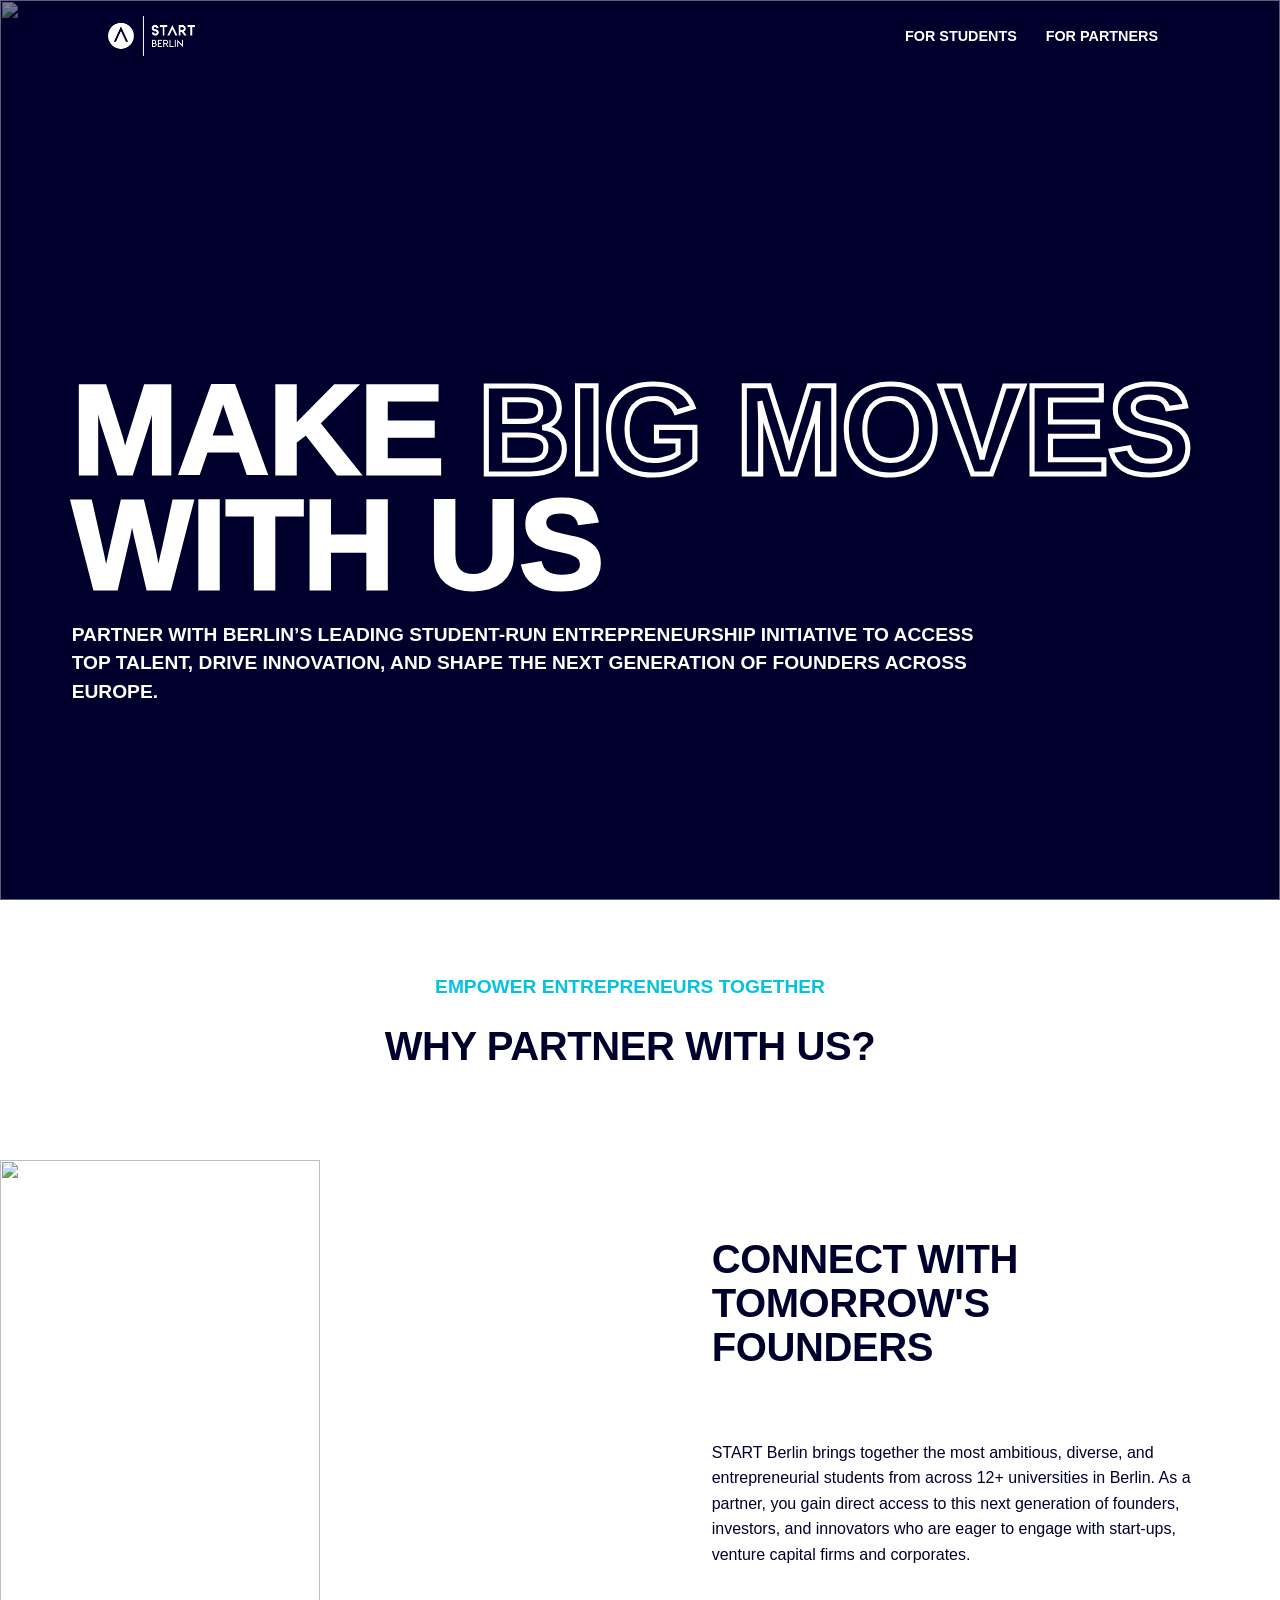
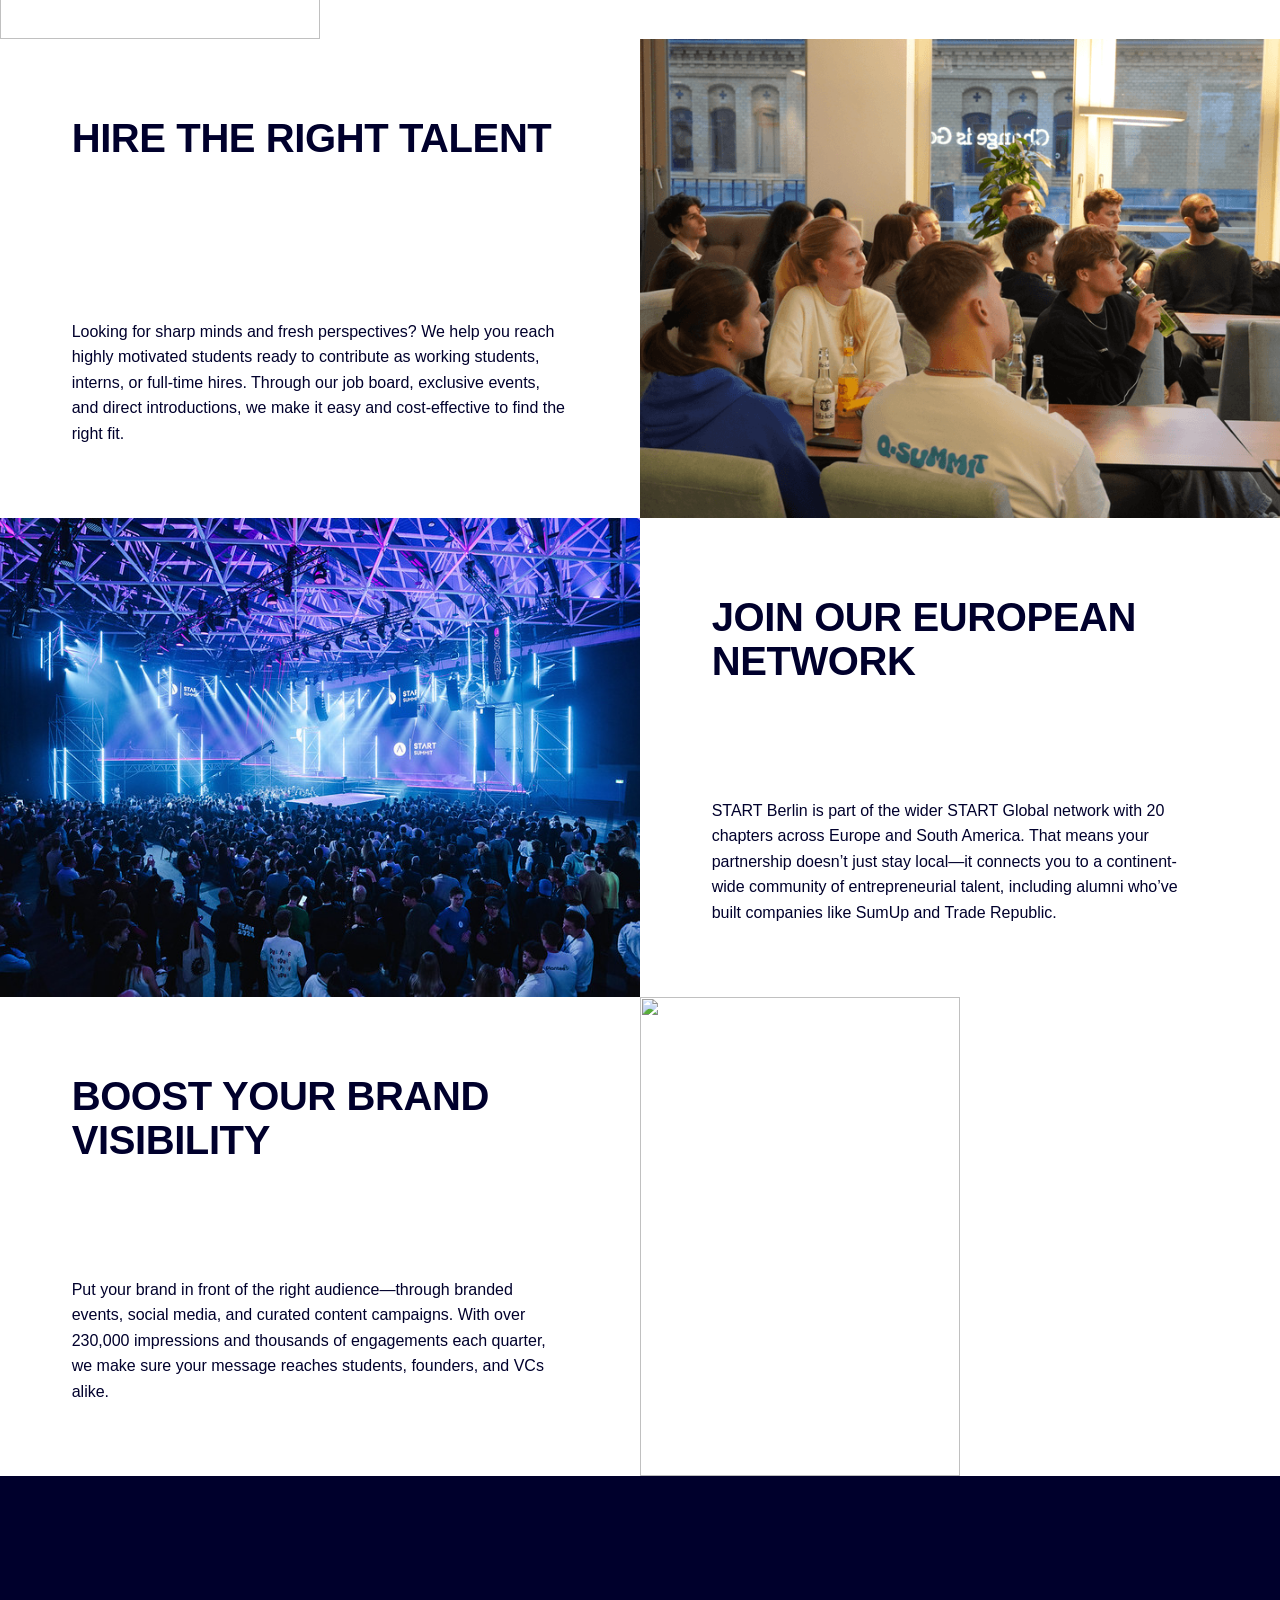
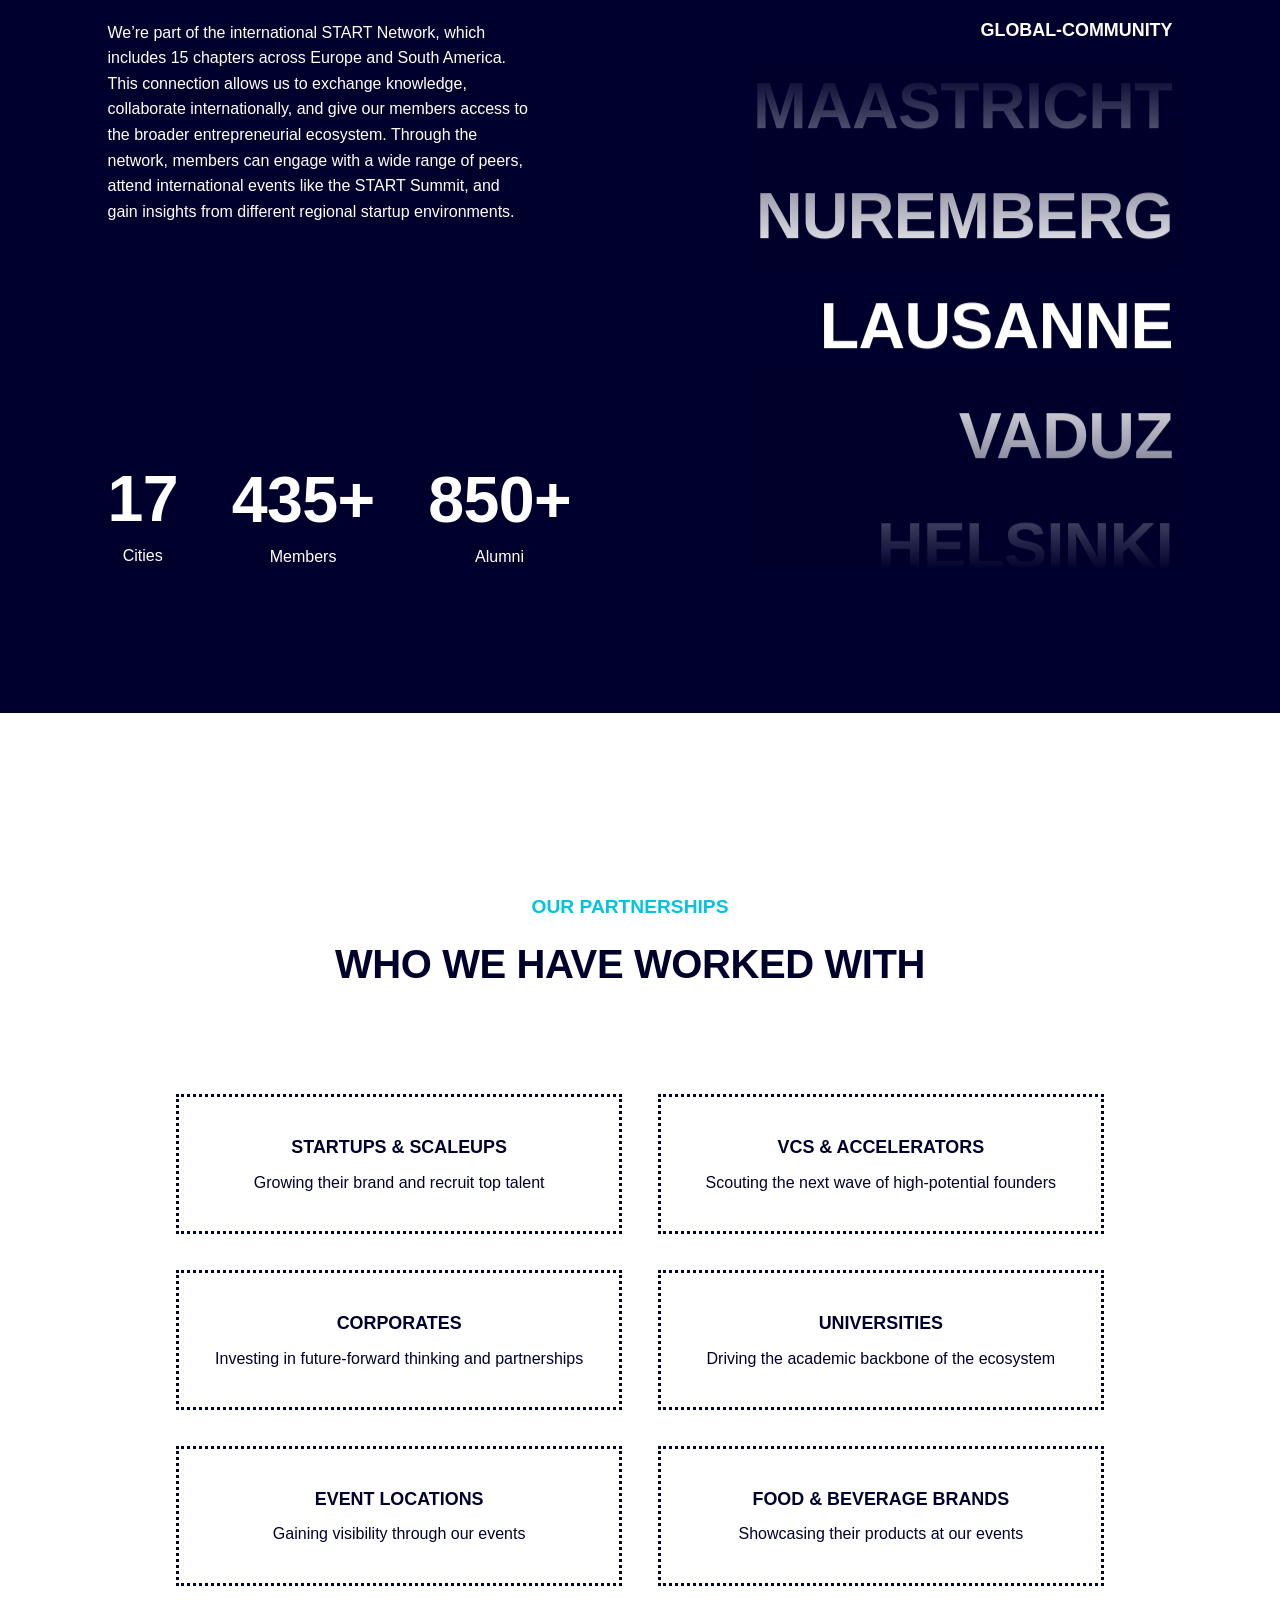
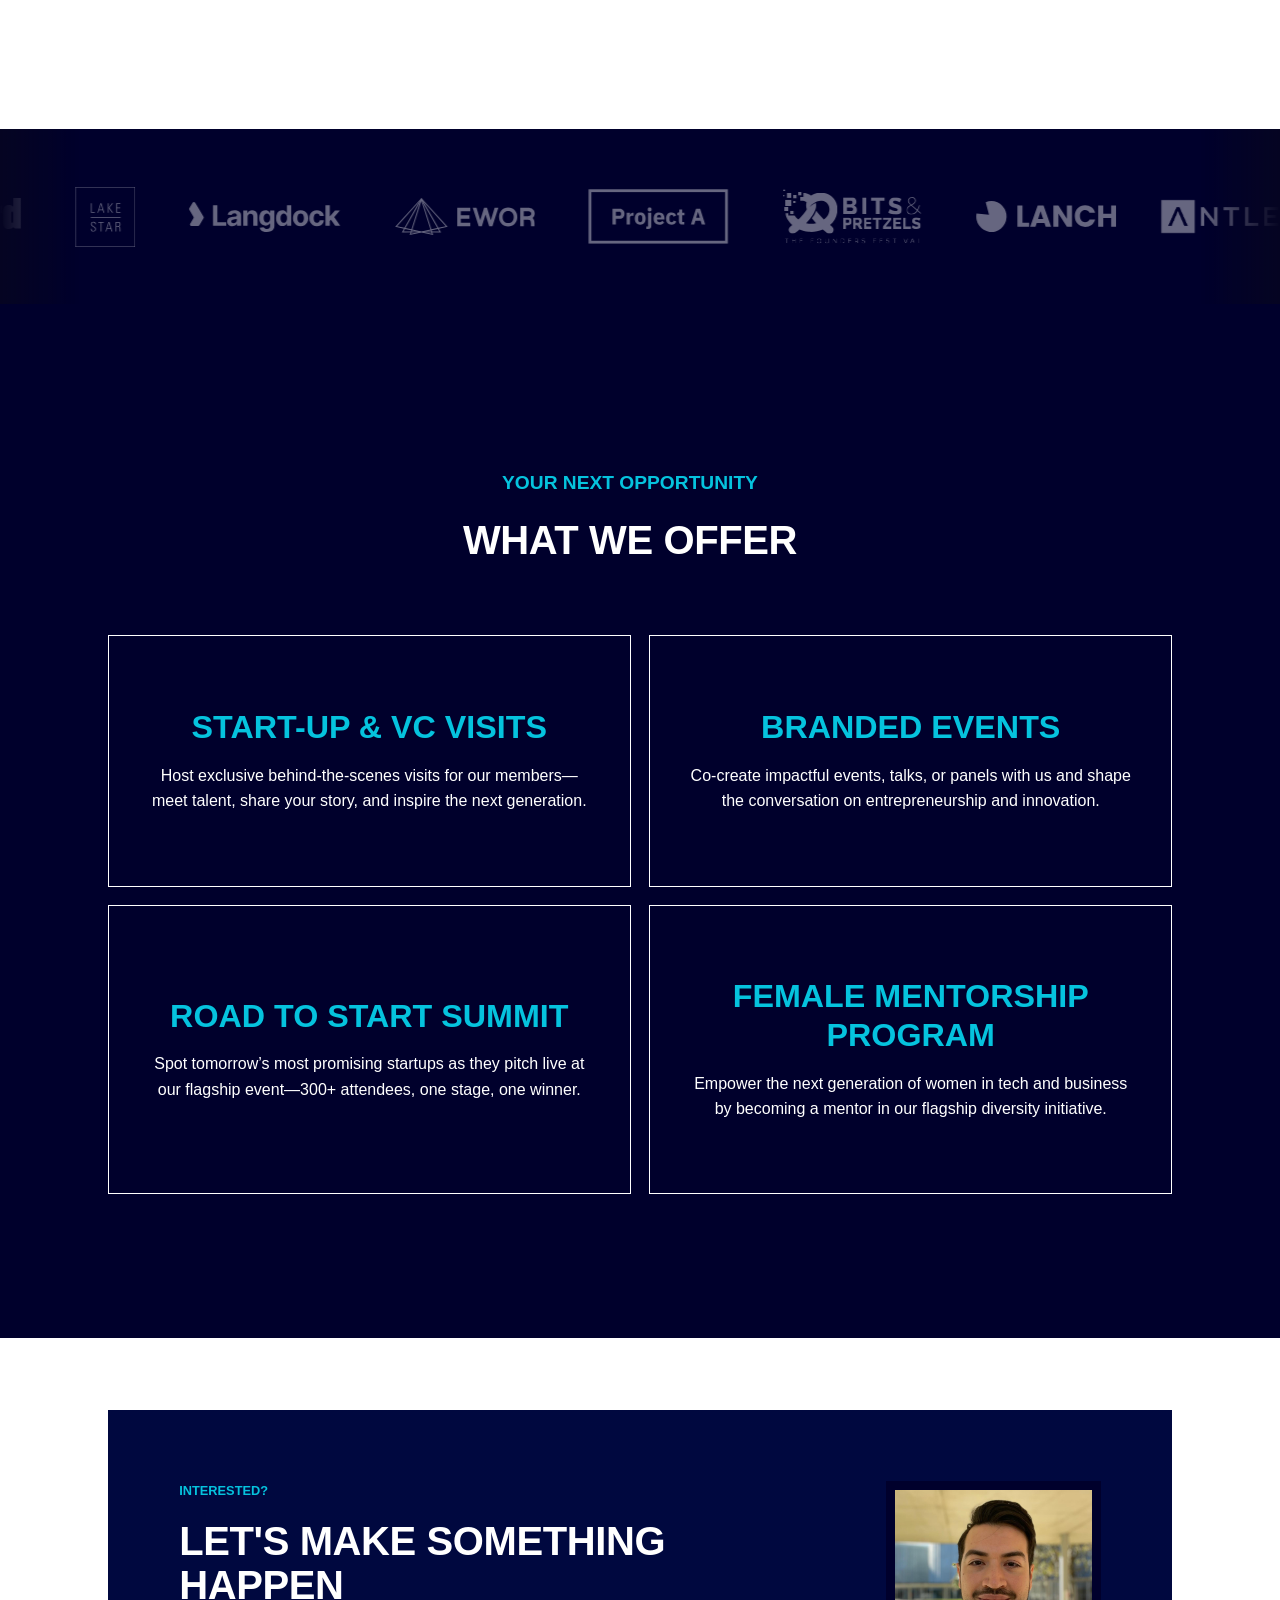
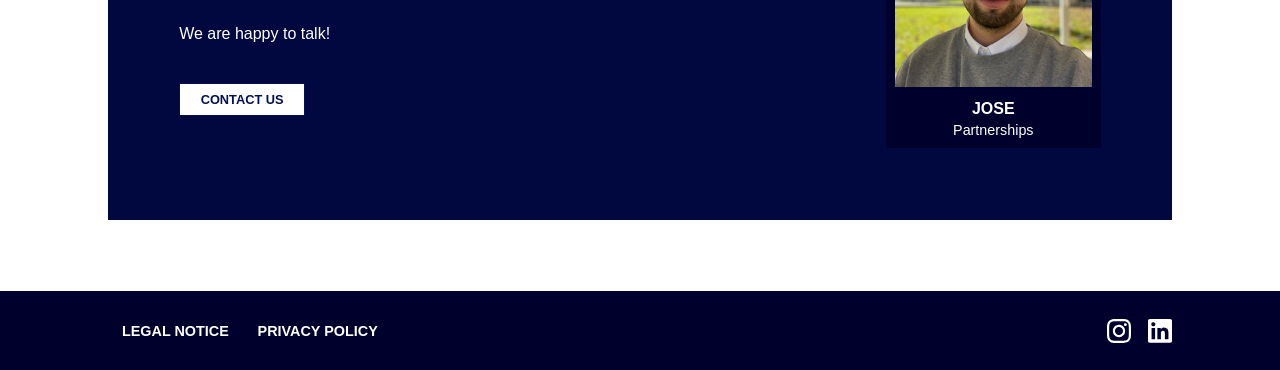
==== for-partners.html @ cf7b3866 "webflow_export_apps_closed" ====
<!DOCTYPE html>
<!-- Last Published: Fri May 08 2026 21:51:36 GMT+0000 (Coordinated Universal Time) --><html data-wf-domain="www.start-berlin.com" data-wf-page="68222c71dec791a815e98b56" data-wf-site="68222c71dec791a815e98b81" lang="en"><head><meta charset="utf-8"/><link crossorigin="anonymous" href="https://cdn.prod.website-files.com" rel="preconnect"/><title>Partner with START Berlin – Connect with the Next Generation of Entrepreneurs</title><meta content="Collaborate with START Berlin to support and engage with student innovators and future founders. Become a partner and shape the entrepreneurial ecosystem of tomorrow." name="description"/><meta content="Partner with START Berlin – Connect with the Next Generation of Entrepreneurs" property="og:title"/><meta content="Collaborate with START Berlin to support and engage with student innovators and future founders. Become a partner and shape the entrepreneurial ecosystem of tomorrow." property="og:description"/><meta content="https://cdn.prod.website-files.com/67a10b9744223ae7393ab0a5/67f2f44e8f1a9e96af254c8b_for-partners.png" property="og:image"/><meta content="Partner with START Berlin – Connect with the Next Generation of Entrepreneurs" property="twitter:title"/><meta content="Collaborate with START Berlin to support and engage with student innovators and future founders. Become a partner and shape the entrepreneurial ecosystem of tomorrow." property="twitter:description"/><meta content="https://cdn.prod.website-files.com/67a10b9744223ae7393ab0a5/67f2f44e8f1a9e96af254c8b_for-partners.png" property="twitter:image"/><meta content="website" property="og:type"/><meta content="summary_large_image" name="twitter:card"/><meta content="width=device-width, initial-scale=1" name="viewport"/><link crossorigin="anonymous" href="css/starts-trendy-site-d53066-7b065af696552.webflow.shared.0e22ffd75.css" integrity="sha384-DiL/11nIpgzdL4otoBC+TJQ3V0O08NBDWuMVw62BfwROX4k0jGsag08WST5Kzsg7" rel="stylesheet" type="text/css"/><link href="https://fonts.googleapis.com" rel="preconnect"/><link crossorigin="anonymous" href="https://fonts.gstatic.com" rel="preconnect"/><script src="js/webfont.js" type="text/javascript"></script><script type="text/javascript">WebFont.load({  google: {    families: ["Merriweather:300,300italic,400,400italic,700,700italic,900,900italic"]  }});</script><script type="text/javascript">!function(o,c){var n=c.documentElement,t=" w-mod-";n.className+=t+"js",("ontouchstart"in o||o.DocumentTouch&&c instanceof DocumentTouch)&&(n.className+=t+"touch")}(window,document);</script><link href="images/68222c71dec791a815e98d6f_favicon-32x32.png" rel="shortcut icon" type="image/x-icon"/><link href="https://cdn.prod.website-files.com/68222c71dec791a815e98b81/68222c71dec791a815e98d70_webclip-256x256.png" rel="apple-touch-icon"/><link href="https://www.start-berlin.com/for-partners" rel="canonical"/><!-- Google Tag Manager -->
<script>(function(w,d,s,l,i){w[l]=w[l]||[];w[l].push({'gtm.start':
new Date().getTime(),event:'gtm.js'});var f=d.getElementsByTagName(s)[0],
j=d.createElement(s),dl=l!='dataLayer'?'&l='+l:'';j.async=true;j.src=
'https://www.googletagmanager.com/gtm.js?id='+i+dl;f.parentNode.insertBefore(j,f);
})(window,document,'script','dataLayer','GTM-WLPZMZN6');</script>
<!-- End Google Tag Manager -->
<script async="" src="js/latest.js"></script>
<script async="" src="js/auto-events.js"></script>
<script>
    !function(t,e){var o,n,p,r;e.__SV||(window.posthog=e,e._i=[],e.init=function(i,s,a){function g(t,e){var o=e.split(".");2==o.length&&(t=t[o[0]],e=o[1]),t[e]=function(){t.push([e].concat(Array.prototype.slice.call(arguments,0)))}}(p=t.createElement("script")).type="text/javascript",p.crossOrigin="anonymous",p.async=!0,p.src=s.api_host.replace(".i.posthog.com","-assets.i.posthog.com")+"/static/array.js",(r=t.getElementsByTagName("script")[0]).parentNode.insertBefore(p,r);var u=e;for(void 0!==a?u=e[a]=[]:a="posthog",u.people=u.people||[],u.toString=function(t){var e="posthog";return"posthog"!==a&&(e+="."+a),t||(e+=" (stub)"),e},u.people.toString=function(){return u.toString(1)+".people (stub)"},o="init capture register register_once register_for_session unregister unregister_for_session getFeatureFlag getFeatureFlagPayload isFeatureEnabled reloadFeatureFlags updateEarlyAccessFeatureEnrollment getEarlyAccessFeatures on onFeatureFlags onSurveysLoaded onSessionId getSurveys getActiveMatchingSurveys renderSurvey canRenderSurvey identify setPersonProperties group resetGroups setPersonPropertiesForFlags resetPersonPropertiesForFlags setGroupPropertiesForFlags resetGroupPropertiesForFlags reset get_distinct_id getGroups get_session_id get_session_replay_url alias set_config startSessionRecording stopSessionRecording sessionRecordingStarted captureException loadToolbar get_property getSessionProperty createPersonProfile opt_in_capturing opt_out_capturing has_opted_in_capturing has_opted_out_capturing clear_opt_in_out_capturing debug getPageViewId captureTraceFeedback captureTraceMetric".split(" "),n=0;n<o.length;n++)g(u,o[n]);e._i.push([i,s,a])},e.__SV=1)}(document,window.posthog||[]);
    posthog.init('phc_toaAVgzNZr6vrcq7HXunbJqehgKYlmaTivQEUGNTtJy', {
        api_host: 'https://i.start-berlin.com',
		ui_host: 'https://eu.posthog.com',
        person_profiles: 'always', // or 'always' to create profiles for anonymous users as well
    })
</script><script async="" src="js/embed.js"></script></head><body class="body"><section class="hero-subpage"><div class="navbar w-nav" data-animation="default" data-collapse="medium" data-duration="400" data-easing="ease" data-easing2="ease" role="banner"><section class="nav-wrapper"><a class="w-inline-block" href=""><img alt="" class="image-16" loading="lazy" src="images/68222c71dec791a815e98d60_START_berlin_white.png"/></a><nav class="nav-menu w-nav-menu" role="navigation"><div class="nav-link-wrapper"><a class="cta3 w-nav-link" href="for-students.html">for students</a><a aria-current="page" class="cta3 w-nav-link w--current" href="for-partners.html">for partners</a><a class="cta3 hidden-application w-nav-link" href="#">Join us</a><a class="button w-button" href="https://buy.stripe.com/6oE16k2dg6gz3n2145" target="_blank">DONATE</a></div><div class="nav-btn-icons-wrapper"><div class="social-icon-wrapper"><a class="w-inline-block" href="https://www.instagram.com/start_berlin/" target="_blank"><img alt="" class="footer-social-icon" height="24" loading="lazy" src="images/68222c71dec791a815e98c29_socialmedia-instagram-white.svg" width="24"/></a><a class="w-inline-block" href="https://linkedin.com/company/start-berlin-e-v-" target="_blank"><img alt="" class="footer-social-icon" height="24" loading="lazy" src="images/68222c71dec791a815e98c2b_socialmedia-linkedin-white.svg" width="24"/></a></div><a class="btn-tertiary show-tb-mb bg apply w-button" href="#">Apply now</a><a class="btn-tertiary show-tb-mb bg hide-apply w-button" href="#tally-open=w7WY0a&amp;tally-width=400&amp;tally-emoji-text=👋">contact</a></div><div class="nav-menu-overlay"></div></nav><div class="menu-button w-nav-button"><img alt="" class="icon-burger" loading="lazy" src="images/68222c71dec791a815e98c2d_icon-burger-white.svg"/></div></section></div><div class="hero-sub-content"><div class="hero-sub-content-wrapper"><div class="headline-wrapper" data-w-id="2a58803d-72a7-7b16-4a81-765d9855e809" style="opacity:0"><h1 class="h1">make <span class="span-outline">big moves</span> with us</h1></div><p class="s2 hero-sub" data-w-id="2a58803d-72a7-7b16-4a81-765d9855e80e" style="opacity:0"><strong>Partner with Berlin’s leading student-run entrepreneurship initiative to access top talent, drive innovation, and shape the next generation of founders across Europe.</strong></p></div></div><div class="hero-logo-banner"><img alt="" class="logo" height="50.67720413208008" loading="lazy" src="images/68222c71dec791a815e98bd7_logo.svg" width="64"/><img alt="" class="logo" height="27.999713897705078" loading="lazy" src="images/68222c71dec791a815e98c1a_logo.svg" width="170"/><img alt="" class="logo" height="41.10892105102539" loading="lazy" src="images/68222c71dec791a815e98bd2_logo.svg" width="136"/><img alt="" class="logo" height="33.436988830566406" loading="lazy" src="images/68222c71dec791a815e98c2c_logo.svg" width="120"/><img alt="" class="logo" height="34.75862121582031" loading="lazy" src="images/68222c71dec791a815e98bb6_logo.svg" width="112"/><img alt="" class="logo" height="15.455826759338379" loading="lazy" src="images/68222c71dec791a815e98bb5_logo.svg" width="103.99986267089844"/><img alt="" class="logo" height="30" loading="lazy" src="images/68222c71dec791a815e98bd9_logo.svg" width="64"/><img alt="" class="logo" height="43.69020080566406" loading="lazy" src="images/68222c71dec791a815e98bf5_logo.svg" width="104"/></div><div class="hero-bg-img-wrapper full-width"><img alt="" class="hero-bg-img" loading="lazy" sizes="(max-width: 3096px) 100vw, 3096px" src="images/68222c71dec791a815e98d89_Copy_of_RTSS25_153.jpg" srcset="images/68222c71dec791a815e98d89_Copy%20of%20RTSS25_153-p-500.jpg 500w, images/68222c71dec791a815e98d89_Copy%20of%20RTSS25_153-p-800.jpg 800w, images/68222c71dec791a815e98d89_Copy%20of%20RTSS25_153-p-1080.jpg 1080w, images/68222c71dec791a815e98d89_Copy%20of%20RTSS25_153-p-1600.jpg 1600w, images/68222c71dec791a815e98d89_Copy%20of%20RTSS25_153-p-2000.jpg 2000w, images/68222c71dec791a815e98d89_Copy%20of%20RTSS25_153-p-2600.jpg 2600w, images/68222c71dec791a815e98d89_Copy_of_RTSS25_153.jpg 3096w"/><div class="her-bg-overlay"></div></div></section><section class="section-benefits"><div class="s2-h2-wrapper spacing"><div class="s2 color center"><strong>empower entrepreneurs together</strong></div><h1 class="h2 center">why partner with us?</h1></div><div class="_50-50-element"><img alt="" class="_50-50-img" height="479" loading="lazy" sizes="(max-width: 767px) 100vw, 720px" src="images/68222c71dec791a815e98d6a_DSC03754_Large.jpeg" srcset="images/68222c71dec791a815e98d6a_DSC03754%20Large-p-500.jpeg 500w, images/68222c71dec791a815e98d6a_DSC03754%20Large-p-800.jpeg 800w, images/68222c71dec791a815e98d6a_DSC03754%20Large-p-1080.jpeg 1080w, images/68222c71dec791a815e98d6a_DSC03754_Large.jpeg 1280w" width="720"/><div class="_50-50-frame padding-right"><h1 class="h2">connect with tomorrow's founders<br/></h1><div class="p1-textlink-wrapper"><p class="p1">START Berlin brings together the most ambitious, diverse, and entrepreneurial students from across 12+ universities in Berlin. As a partner, you gain direct access to this next generation of founders, investors, and innovators who are eager to engage with start-ups, venture capital firms and corporates.</p></div></div></div><div class="_50-50-element _50-50-reverse"><img alt="" class="_50-50-img" height="479" loading="lazy" sizes="(max-width: 767px) 100vw, 720px" src="images/68222c71dec791a815e98d62_DSC03244.png" srcset="images/68222c71dec791a815e98d62_DSC03244-p-500.png 500w, images/68222c71dec791a815e98d62_DSC03244-p-800.png 800w, images/68222c71dec791a815e98d62_DSC03244-p-1080.png 1080w, images/68222c71dec791a815e98d62_DSC03244-p-1600.png 1600w, images/68222c71dec791a815e98d62_DSC03244.png 2000w" width="720"/><div class="_50-50-frame padding-right"><h1 class="h2">hire the right talent<br/></h1><div class="p1-textlink-wrapper"><p class="p1">Looking for sharp minds and fresh perspectives? We help you reach highly motivated students ready to contribute as working students, interns, or full-time hires. Through our job board, exclusive events, and direct introductions, we make it easy and cost-effective to find the right fit.</p></div></div></div><div class="_50-50-element"><img alt="" class="_50-50-img" height="479" loading="lazy" sizes="(max-width: 767px) 100vw, 720px" src="images/68222c71dec791a815e98d0f_53615930527_63434edbb9_c.jpg" srcset="images/68222c71dec791a815e98d0f_53615930527_63434edbb9_c-p-500.jpg 500w, images/68222c71dec791a815e98d0f_53615930527_63434edbb9_c.jpg 799w" width="720"/><div class="_50-50-frame padding-right"><h1 class="h2">join our european network<br/></h1><div class="p1-textlink-wrapper"><p class="p1">START Berlin is part of the wider START Global network with 20 chapters across Europe and South America. That means your partnership doesn’t just stay local—it connects you to a continent-wide community of entrepreneurial talent, including alumni who’ve built companies like SumUp and Trade Republic.</p></div></div></div><div class="_50-50-element _50-50-reverse"><img alt="" class="_50-50-img" height="479" loading="lazy" sizes="(max-width: 767px) 100vw, 720px" src="images/68222c71dec791a815e98d89_Copy_of_RTSS25_153.jpg" srcset="images/68222c71dec791a815e98d89_Copy%20of%20RTSS25_153-p-500.jpg 500w, images/68222c71dec791a815e98d89_Copy%20of%20RTSS25_153-p-800.jpg 800w, images/68222c71dec791a815e98d89_Copy%20of%20RTSS25_153-p-1080.jpg 1080w, images/68222c71dec791a815e98d89_Copy%20of%20RTSS25_153-p-1600.jpg 1600w, images/68222c71dec791a815e98d89_Copy%20of%20RTSS25_153-p-2000.jpg 2000w, images/68222c71dec791a815e98d89_Copy%20of%20RTSS25_153-p-2600.jpg 2600w, images/68222c71dec791a815e98d89_Copy_of_RTSS25_153.jpg 3096w" width="720"/><div class="_50-50-frame padding-right"><h1 class="h2">boost your brand visibility<br/></h1><div class="p1-textlink-wrapper"><p class="p1">Put your brand in front of the right audience—through branded events, social media, and curated content campaigns. With over 230,000 impressions and thousands of engagements each quarter, we make sure your message reaches students, founders, and VCs alike.</p></div></div></div></section><section class="section-network"><div class="network-wrapper"><div class="network-text-wrapper"><p class="p1 white">We’re part of the international START Network, which includes 15 chapters across Europe and South America. This connection allows us to exchange knowledge, collaborate internationally, and give our members access to the broader entrepreneurial ecosystem. Through the network, members can engage with a wide range of peers, attend international events like the START Summit, and gain insights from different regional startup environments.</p><div class="network-numbers-wrapper"><div class="number-wrapper"><h1 class="h2 white xl" id="cities">20</h1><p class="p1 white">Cities</p></div><div class="number-wrapper"><h1 class="h2 white xl"><span id="members">500</span>+</h1><p class="p1 white">Members</p></div><div class="number-wrapper"><h1 class="h2 white xl"><span id="alumni">1000</span>+</h1><p class="p1 white">Alumni</p></div></div></div><div class="network-chapter-wrapper"><div class="s1">global-community</div><div class="network-cities-wrapper"><div class="network-city-animation"><div class="network-cities"><h1 class="h2 white xl">Barcelona</h1><h1 class="h2 white xl">Lisbon</h1><h1 class="h2 white xl">maastricht</h1><h1 class="h2 white xl">nuremberg</h1><h1 class="h2 white xl">Lausanne</h1><h1 class="h2 white xl">Vaduz</h1><h1 class="h2 white xl">Helsinki</h1><h1 class="h2 white xl">berlin</h1><h1 class="h2 white xl">st. gallen</h1><h1 class="h2 white xl">stuttgart</h1><h1 class="h2 white xl">hamburg</h1><h1 class="h2 white xl">paris</h1><h1 class="h2 white xl">Bogotá</h1><h1 class="h2 white xl">Quito</h1><h1 class="h2 white xl">Lima</h1><h1 class="h2 white xl hidden">munich</h1></div><div class="network-cities"><h1 class="h2 white xl">Barcelona</h1><h1 class="h2 white xl">Lisbon</h1><h1 class="h2 white xl">maastricht</h1><h1 class="h2 white xl">nuremberg</h1><h1 class="h2 white xl">Lausanne</h1><h1 class="h2 white xl">Vaduz</h1><h1 class="h2 white xl">Helsinki</h1><h1 class="h2 white xl">berlin</h1><h1 class="h2 white xl">st. gallen</h1><h1 class="h2 white xl">stuttgart</h1><h1 class="h2 white xl">hamburg</h1><h1 class="h2 white xl">paris</h1><h1 class="h2 white xl">Bogotá</h1><h1 class="h2 white xl">Quito</h1><h1 class="h2 white xl">Lima</h1><h1 class="h2 white xl hidden">munich</h1></div></div><div class="network-cities-overlay"></div></div></div></div></section><section class="logo-section"><h1 class="h2">Partner logo banner<br/></h1></section><section class="section-who-we-work-with"><div class="s2-h2-wrapper spacing"><div class="s2 color center main">OUR partnerships</div><h1 class="h2 center">who we HAVE workED with</h1></div><div class="partner-types"><div class="partner-types-wrapper"><div class="partnership-wrapper"><div class="partner-types-s2">startups &amp; scaleups</div><div class="p1 dark center">Growing their brand and recruit top talent</div></div></div><div class="partner-types-wrapper"><div class="partnership-wrapper"><div class="partner-types-s2">VCs &amp; accelerators</div><div class="p1 dark center">Scouting the next wave of high-potential founders</div></div></div><div class="partner-types-wrapper"><div class="partnership-wrapper"><div class="s2 partner-types-s2">corporates</div><div class="p1 dark center">Investing in future-forward thinking and partnerships</div></div></div><div class="partner-types-wrapper"><div class="partnership-wrapper"><div class="partner-types-s2">universities</div><div class="p1 dark center">Driving the academic backbone of the ecosystem</div></div></div><div class="partner-types-wrapper"><div class="partnership-wrapper"><div class="partner-types-s2">event locations</div><div class="p1 dark center">Gaining visibility through our events</div></div></div><div class="partner-types-wrapper"><div class="partnership-wrapper"><div class="partner-types-s2">food &amp; beverage brands</div><div class="p1 dark center">Showcasing their products at our events</div></div></div></div><div class="alumni-logo-banner"><img alt="" class="alumni-logo" height="32.632164001464844" loading="lazy" src="images/68222c71dec791a815e98bbb_Vectors-Wrapper.svg" width="112"/><img alt="" class="alumni-logo" height="20.98015022277832" loading="lazy" src="images/68222c71dec791a815e98c05_Vectors-Wrapper.svg" width="96"/><img alt="" class="alumni-logo" height="25.116281509399414" loading="lazy" src="images/68222c71dec791a815e98bfe_Vectors-Wrapper.svg" width="120"/><img alt="" class="alumni-logo" height="42.88807678222656" loading="lazy" src="images/68222c71dec791a815e98c1d_Vectors-Wrapper.svg" width="104"/><img alt="" class="alumni-logo" height="36.332191467285156" loading="lazy" src="images/68222c71dec791a815e98bb1_Vectors-Wrapper.svg" width="160"/><img alt="" class="alumni-logo" height="28.9603328704834" loading="lazy" src="images/68222c71dec791a815e98bd1_Vectors-Wrapper.svg" width="136"/><img alt="" class="alumni-logo" height="50.80196762084961" loading="lazy" src="images/68222c71dec791a815e98ce2_5eb3c929c8c4590004435152.png" width="80"/><img alt="" class="alumni-logo" height="22.646228790283203" loading="lazy" src="images/68222c71dec791a815e98bae_Vectors-Wrapper.svg" width="104"/><img alt="" class="alumni-logo" height="21.95121955871582" loading="lazy" src="images/68222c71dec791a815e98ba4_Vectors-Wrapper.svg" width="72"/></div></section><div class="logos-content"><div class="logos-container"><div class="logos-row"><img alt="" class="partner-logo" loading="eager" src="images/68222c71dec791a815e98d7d_earlybird.svg"/><img alt="" class="partner-logo small" loading="eager" src="images/68222c71dec791a815e98d85_lakestar.svg"/><img alt="" class="partner-logo large" loading="eager" src="images/68222c71dec791a815e98d74_langdock.svg"/><img alt="" class="partner-logo" loading="eager" src="images/68222c71dec791a815e98d77_ewor.svg"/><img alt="" class="partner-logo" loading="eager" src="images/68222c71dec791a815e98d80_project-a.svg"/><img alt="" class="partner-logo" loading="eager" src="images/68222c71dec791a815e98d72_bits-and-pretzels.svg"/><img alt="" class="partner-logo" loading="eager" src="images/68222c71dec791a815e98d79_lanch.svg"/></div><div class="logos-row"><img alt="" class="partner-logo" loading="eager" sizes="(max-width: 4001px) 100vw, 4001px" src="images/68222c71dec791a815e98d84_antler.png" srcset="images/68222c71dec791a815e98d84_antler-p-500.png 500w, images/68222c71dec791a815e98d84_antler-p-800.png 800w, images/68222c71dec791a815e98d84_antler-p-1080.png 1080w, images/68222c71dec791a815e98d84_antler-p-1600.png 1600w, images/68222c71dec791a815e98d84_antler-p-2000.png 2000w, images/68222c71dec791a815e98d84_antler-p-2600.png 2600w, images/68222c71dec791a815e98d84_antler-p-3200.png 3200w, images/68222c71dec791a815e98d84_antler.png 4001w"/><img alt="" class="partner-logo small" loading="eager" src="images/68222c71dec791a815e98d83_hu.png"/><img alt="" class="partner-logo medium" loading="eager" src="images/68222c71dec791a815e98d73_rows.svg"/><img alt="" class="partner-logo medium" loading="eager" src="images/68222c71dec791a815e98d7c_velsa.svg"/><img alt="" class="partner-logo medium" loading="eager" src="images/68222c71dec791a815e98d81_sap.png"/><img alt="" class="partner-logo medium" loading="eager" sizes="(max-width: 687px) 100vw, 687px" src="images/68222c71dec791a815e98d76_fomo.png" srcset="images/68222c71dec791a815e98d76_fomo-p-500.png 500w, images/68222c71dec791a815e98d76_fomo.png 687w"/><img alt="" class="partner-logo large" loading="eager" src="images/68222c71dec791a815e98d82_st-gallen.svg"/></div><div class="logos-row"><img alt="" class="partner-logo" loading="eager" src="images/68222c71dec791a815e98d7e_atlantic-labs.svg"/><img alt="" class="partner-logo" loading="eager" src="images/68222c71dec791a815e98d7f_ey.svg"/><img alt="" class="partner-logo" loading="eager" src="images/68222c71dec791a815e98d78_koro.svg"/><img alt="" class="partner-logo" loading="eager" sizes="(max-width: 533px) 100vw, 533px" src="images/68222c71dec791a815e98d75_edge-workspaces.png" srcset="images/68222c71dec791a815e98d75_edge-workspaces-p-500.png 500w, images/68222c71dec791a815e98d75_edge-workspaces.png 533w"/><img alt="" class="partner-logo" loading="eager" src="images/68222c71dec791a815e98d71_lexmea.svg"/><img alt="" class="partner-logo" loading="eager" src="images/68222c71dec791a815e98d7b_handpicked.svg"/><img alt="" class="partner-logo" loading="eager" src="images/68222c71dec791a815e98d7a_flaschenpost.svg"/></div><div class="logos-gradient is-inverted"></div><div class="logos-gradient"></div></div></div><section class="section-portfolio"><div class="s2-h2-wrapper"><div class="s2 color">what we create<br/></div><h2 class="h2">check out<br/>‍‍<span class="span-outline">our startups</span></h2></div><a class="cta2" href="for-students.html">view our portfolio</a><div class="portfolio-wrapper"><img alt="" class="portfolio-thumb" loading="lazy" src="images/placeholder.60f9b1840c.svg"/><img alt="" class="portfolio-thumb" loading="lazy" src="images/placeholder.60f9b1840c.svg"/><img alt="" class="portfolio-thumb" loading="lazy" src="images/placeholder.60f9b1840c.svg"/><img alt="" class="portfolio-thumb" loading="lazy" src="images/placeholder.60f9b1840c.svg"/></div></section><section class="section-value-proposition"><div class="s2-h2-wrapper"><div class="s2 color center">your NEXT OPPORTUNITY</div><h1 class="h2 white center">what we offer</h1></div><div class="value-prop-numbers-wrapper"><div class="offering-card _1"><h2 class="h3 color">START-UP &amp; VC Visits</h2><div class="p1 white center">Host exclusive behind-the-scenes visits for our members—meet talent, share your story, and inspire the next generation.</div></div><div class="offering-card _2"><h2 class="h3 color">branded events</h2><div class="p1 white center">Co-create impactful events, talks, or panels with us and shape the conversation on entrepreneurship and innovation.</div></div><div class="offering-card _3" id="w-node-_57968452-926f-c9f5-05da-dc3105302012-15e98b56"><h2 class="h3 color">ROAD TO START SUMMIT</h2><div class="p1 white center">Spot tomorrow’s most promising startups as they pitch live at our flagship event—300+ attendees, one stage, one winner.</div></div><div class="offering-card _4"><h2 class="h3 color">FEMALE MENTORSHIP PROGRAM</h2><div class="p1 white center">Empower the next generation of women in tech and business by becoming a mentor in our flagship diversity initiative.</div></div></div></section><section class="partner-testemonials"><div class="partner-testemonial-wrapper"><p class="p1 partner">At START Munich, I laid the foundation for my current network. From this starting point, I built several companies, invested in more than 80 start-ups and helped set up Bits &amp; Pretzels.</p><div class="partner-wrapper"><div class="partner-photo"></div><div class="name-wrapper"><div class="s2 color">Felix Haas</div><div class="p2 dark-navy">Co-Founder IDnow, Host Bits &amp; Pretzels</div></div></div></div><img alt="" class="quotationmark" loading="lazy" src="images/68222c71dec791a815e98ccc_“.svg"/></section><section class="lead-magnet"><div class="_50-50-element"><div class="_50-50div"><img alt="" class="_50-50div-img blur" height="479" loading="lazy" sizes="(max-width: 767px) 100vw, 720px" src="images/68222c71dec791a815e98ce0_Landscape-Brochure-Mockup-6.jpg" srcset="images/68222c71dec791a815e98ce0_Landscape-Brochure-Mockup-6-p-500.jpg 500w, images/68222c71dec791a815e98ce0_Landscape-Brochure-Mockup-6-p-800.jpg 800w, images/68222c71dec791a815e98ce0_Landscape-Brochure-Mockup-6-p-1080.jpg 1080w, images/68222c71dec791a815e98ce0_Landscape-Brochure-Mockup-6-p-1600.jpg 1600w, images/68222c71dec791a815e98ce0_Landscape-Brochure-Mockup-6.jpg 2000w" width="720"/><img alt="" class="_50-50div-img" height="479" loading="lazy" sizes="(max-width: 767px) 100vw, 720px" src="images/68222c71dec791a815e98ce0_Landscape-Brochure-Mockup-6.jpg" srcset="images/68222c71dec791a815e98ce0_Landscape-Brochure-Mockup-6-p-500.jpg 500w, images/68222c71dec791a815e98ce0_Landscape-Brochure-Mockup-6-p-800.jpg 800w, images/68222c71dec791a815e98ce0_Landscape-Brochure-Mockup-6-p-1080.jpg 1080w, images/68222c71dec791a815e98ce0_Landscape-Brochure-Mockup-6-p-1600.jpg 1600w, images/68222c71dec791a815e98ce0_Landscape-Brochure-Mockup-6.jpg 2000w" width="720"/></div><div class="_50-50-frame"><h1 class="h2">wanna learn more about us?<br/></h1><div class="p1-textlink-wrapper"><p class="p1"><a href="#">Download</a> our Pitchdeck/Infobrochure to get exclusive insights about our community, etc. bla bla</p><div class="form-block w-form"><form class="form" data-name="Email Form" data-wf-element-id="c1a40061-9b45-a37a-55e4-203062112786" data-wf-page-id="68222c71dec791a815e98b56" id="email-form" method="get" name="email-form"><label class="p1" for="email">Enter your Email Address</label><div class="form-wrapper"><input class="text-field w-input" data-name="Email" id="email" maxlength="256" name="email" placeholder="" required="" type="email"/><input class="submit-button w-button" data-wait="Please wait..." type="submit" value="Submit"/></div></form><div class="w-form-done"><div>Thank you! Your submission has been received!</div></div><div class="w-form-fail"><div>Oops! Something went wrong while submitting the form.</div></div></div></div></div></div></section><section class="section-contact"><div class="contact-card contact-person"><div class="contact-card-50"><div class="s2-h2-p1-wrapper"><div class="s2 color">INTERESTED?</div><h3 class="h2 white left">let's make something happen</h3><p class="p1 light">We are happy to talk!</p></div><a class="btn-tertiary _2xl w-button" href="#tally-open=w7EQzP&amp;tally-layout=modal&amp;tally-width=700&amp;tally-emoji-text=👋&amp;tally-emoji-animation=wave&amp;tally-auto-close=10000&amp;tally-custom-form-url=https%3A%2F%2Fforms.start-berlin.com%2Fcontact">CONTACT US</a></div><div class="contact-card-50"><div class="board-card contact"><img alt="" class="board-photo" loading="lazy" sizes="(max-width: 1200px) 100vw, 1200px" src="images/68222c71dec791a815e98d65_Jose_Partnership.jpg" srcset="images/68222c71dec791a815e98d65_13d493ce5c5c47bde8518a970cb2889e_Jose_Partnership-p-500.jpg 500w, images/68222c71dec791a815e98d65_13d493ce5c5c47bde8518a970cb2889e_Jose_Partnership-p-800.jpg 800w, images/68222c71dec791a815e98d65_13d493ce5c5c47bde8518a970cb2889e_Jose_Partnership-p-1080.jpg 1080w, images/68222c71dec791a815e98d65_Jose_Partnership.jpg 1200w"/><div class="board-info-wrapper"><div class="s2 center">JOSE</div><div class="p2 center">Partnerships</div></div></div></div></div></section><section class="footer"><div class="footer-links"><a class="legal-cta" href="legal/legal-notice.html">Legal Notice</a><a class="legal-cta" href="legal/privacy.html">Privacy Policy</a></div><div class="social-icon-wrapper"><a class="w-inline-block" href="https://www.instagram.com/start_berlin" target="_blank"><img alt="" class="footer-social-icon" height="24" loading="lazy" src="images/68222c71dec791a815e98c29_socialmedia-instagram-white.svg" width="24"/></a><a class="w-inline-block" href="https://www.linkedin.com/company/start-berlin-e-v-" target="_blank"><img alt="" class="footer-social-icon" height="24" loading="lazy" src="images/68222c71dec791a815e98c2b_socialmedia-linkedin-white.svg" width="24"/></a></div></section><script crossorigin="anonymous" integrity="sha256-9/aliU8dGd2tb6OSsuzixeV4y/faTqgFtohetphbbj0=" src="js/jquery-3.5.1.min.dc5e7f18c8.js" type="text/javascript"></script><script crossorigin="anonymous" integrity="sha384-4abIlA5/v7XaW1HMXKBgnUuhnjBYJ/Z9C1OSg4OhmVw9O3QeHJ/qJqFBERCDPv7G" src="js/webflow.schunk.36b8fb49256177c8.js" type="text/javascript"></script><script crossorigin="anonymous" integrity="sha384-uNwCrZh7AmeZoxRDuVVWeu4Ltq0hfTGd2jMKuIuZtgHYh26dMMgHYxNc5OAQM1s8" src="js/webflow.schunk.2df297a7658d5761.js" type="text/javascript"></script><script crossorigin="anonymous" integrity="sha384-FrOJFxec6/yLxVlrebTRd98PhF7V1QsNy9v4JxdzLJT2a/LcwhOhq3ogcMNaRWfN" src="js/webflow.ad63b04f.eb70d5897c9500ec.js" type="text/javascript"></script><!-- Google Tag Manager (noscript) -->
<noscript><iframe height="0" src="https://www.googletagmanager.com/ns.html?id=GTM-WLPZMZN6" style="display:none;visibility:hidden" width="0"></iframe></noscript>
<!-- End Google Tag Manager (noscript) --><style>
.w-slider-dot {
  background: #4C4C75;
}
.w-slider-dot.w-active {
  background: #00002C;
}
</style>
<script src="js/purecounter_vanilla.js"></script>
<script>
new PureCounter({
			// Setting that can't' be overriden on pre-element
			selector: '#cities',		// HTML query selector for spesific element
    
			// Settings that can be overridden on per-element basis, by `data-purecounter-			*` attributes:
			start: 0, 			            // Starting number [unit]
			end: 20, 			            // End number [unit]
			duration: 1, 	                // The time in seconds for the animation to 																						complete [seconds]
			delay: 10, 			            // The delay between each iteration (the default of 																		10 will produce 100 fps) [miliseconds]
			once: true, 		            // Counting at once or recount when the element in 																			view [boolean]
			repeat: false, 		            // Repeat count for certain time 																												[boolean:false|seconds]
			decimals: 0, 		            // How many decimal places to show. [unit]
			legacy: true,                   // If this is true it will use the scroll event 																					listener on browsers
			filesizing: false, 	            // This will enable/disable File Size format 																						[boolean]
			currency: false, 	            // This will enable/disable Currency format. Us																				it for set the symbol too [boolean|char|string]
			separator: false, 	            // This will enable/disable comma separator for 																			thousands. Use it for set the symbol too 																						[boolean|char|string]
});
new PureCounter({
			// Setting that can't' be overriden on pre-element
			selector: '#members',		// HTML query selector for spesific element
    
			// Settings that can be overridden on per-element basis, by `data-purecounter-			*` attributes:
			start: 0, 			            // Starting number [unit]
			end: 500, 			            // End number [unit]
			duration: 1, 	                // The time in seconds for the animation to 																						complete [seconds]
			delay: 10, 			            // The delay between each iteration (the default of 																		10 will produce 100 fps) [miliseconds]
			once: true, 		            // Counting at once or recount when the element in 																			view [boolean]
			repeat: false, 		            // Repeat count for certain time 																												[boolean:false|seconds]
			decimals: 0, 		            // How many decimal places to show. [unit]
			legacy: true,                   // If this is true it will use the scroll event 																					listener on browsers
			filesizing: false, 	            // This will enable/disable File Size format 																						[boolean]
			currency: false, 	            // This will enable/disable Currency format. Us																				it for set the symbol too [boolean|char|string]
			separator: false, 	            // This will enable/disable comma separator for 																			thousands. Use it for set the symbol too 																						[boolean|char|string]
}); 
new PureCounter({
			// Setting that can't' be overriden on pre-element
			selector: '#alumni',		// HTML query selector for spesific element
    
			// Settings that can be overridden on per-element basis, by `data-purecounter-			*` attributes:
			start: 0, 			            // Starting number [unit]
			end: 1000, 			            // End number [unit]
			duration: 1, 	                // The time in seconds for the animation to 																						complete [seconds]
			delay: 10, 			            // The delay between each iteration (the default of 																		10 will produce 100 fps) [miliseconds]
			once: true, 		            // Counting at once or recount when the element in 																			view [boolean]
			repeat: false, 		            // Repeat count for certain time 																												[boolean:false|seconds]
			decimals: 0, 		            // How many decimal places to show. [unit]
			legacy: true,                   // If this is true it will use the scroll event 																					listener on browsers
			filesizing: false, 	            // This will enable/disable File Size format 																						[boolean]
			currency: false, 	            // This will enable/disable Currency format. Us																				it for set the symbol too [boolean|char|string]
			separator: false, 	            // This will enable/disable comma separator for 																			thousands. Use it for set the symbol too 																						[boolean|char|string]
}); 

</script></body></html>
---- css/starts-trendy-site-d53066-7b065af696552.webflow.shared.0e22ffd75.css ----
html {
  -webkit-text-size-adjust: 100%;
  -ms-text-size-adjust: 100%;
  font-family: sans-serif;
}

body {
  margin: 0;
}

article, aside, details, figcaption, figure, footer, header, hgroup, main, menu, nav, section, summary {
  display: block;
}

audio, canvas, progress, video {
  vertical-align: baseline;
  display: inline-block;
}

audio:not([controls]) {
  height: 0;
  display: none;
}

[hidden], template {
  display: none;
}

a {
  background-color: #0000;
}

a:active, a:hover {
  outline: 0;
}

abbr[title] {
  border-bottom: 1px dotted;
}

b, strong {
  font-weight: bold;
}

dfn {
  font-style: italic;
}

h1 {
  margin: .67em 0;
  font-size: 2em;
}

mark {
  color: #000;
  background: #ff0;
}

small {
  font-size: 80%;
}

sub, sup {
  vertical-align: baseline;
  font-size: 75%;
  line-height: 0;
  position: relative;
}

sup {
  top: -.5em;
}

sub {
  bottom: -.25em;
}

img {
  border: 0;
}

svg:not(:root) {
  overflow: hidden;
}

hr {
  box-sizing: content-box;
  height: 0;
}

pre {
  overflow: auto;
}

code, kbd, pre, samp {
  font-family: monospace;
  font-size: 1em;
}

button, input, optgroup, select, textarea {
  color: inherit;
  font: inherit;
  margin: 0;
}

button {
  overflow: visible;
}

button, select {
  text-transform: none;
}

button, html input[type="button"], input[type="reset"] {
  -webkit-appearance: button;
  cursor: pointer;
}

button[disabled], html input[disabled] {
  cursor: default;
}

button::-moz-focus-inner, input::-moz-focus-inner {
  border: 0;
  padding: 0;
}

input {
  line-height: normal;
}

input[type="checkbox"], input[type="radio"] {
  box-sizing: border-box;
  padding: 0;
}

input[type="number"]::-webkit-inner-spin-button, input[type="number"]::-webkit-outer-spin-button {
  height: auto;
}

input[type="search"] {
  -webkit-appearance: none;
}

input[type="search"]::-webkit-search-cancel-button, input[type="search"]::-webkit-search-decoration {
  -webkit-appearance: none;
}

legend {
  border: 0;
  padding: 0;
}

textarea {
  overflow: auto;
}

optgroup {
  font-weight: bold;
}

table {
  border-collapse: collapse;
  border-spacing: 0;
}

td, th {
  padding: 0;
}

@font-face {
  font-family: webflow-icons;
  src: url("[data-uri]") format("truetype");
  font-weight: normal;
  font-style: normal;
}

[class^="w-icon-"], [class*=" w-icon-"] {
  speak: none;
  font-variant: normal;
  text-transform: none;
  -webkit-font-smoothing: antialiased;
  -moz-osx-font-smoothing: grayscale;
  font-style: normal;
  font-weight: normal;
  line-height: 1;
  font-family: webflow-icons !important;
}

.w-icon-slider-right:before {
  content: "";
}

.w-icon-slider-left:before {
  content: "";
}

.w-icon-nav-menu:before {
  content: "";
}

.w-icon-arrow-down:before, .w-icon-dropdown-toggle:before {
  content: "";
}

.w-icon-file-upload-remove:before {
  content: "";
}

.w-icon-file-upload-icon:before {
  content: "";
}

* {
  box-sizing: border-box;
}

html {
  height: 100%;
}

body {
  color: #333;
  background-color: #fff;
  min-height: 100%;
  margin: 0;
  font-family: Arial, sans-serif;
  font-size: 14px;
  line-height: 20px;
}

img {
  vertical-align: middle;
  max-width: 100%;
  display: inline-block;
}

html.w-mod-touch * {
  background-attachment: scroll !important;
}

.w-block {
  display: block;
}

.w-inline-block {
  max-width: 100%;
  display: inline-block;
}

.w-clearfix:before, .w-clearfix:after {
  content: " ";
  grid-area: 1 / 1 / 2 / 2;
  display: table;
}

.w-clearfix:after {
  clear: both;
}

.w-hidden {
  display: none;
}

.w-button {
  color: #fff;
  line-height: inherit;
  cursor: pointer;
  background-color: #3898ec;
  border: 0;
  border-radius: 0;
  padding: 9px 15px;
  text-decoration: none;
  display: inline-block;
}

input.w-button {
  -webkit-appearance: button;
}

html[data-w-dynpage] [data-w-cloak] {
  color: #0000 !important;
}

.w-code-block {
  margin: unset;
}

pre.w-code-block code {
  all: inherit;
}

pre.w-code-block code > span {
  display: block !important;
}

.w-optimization {
  display: contents;
}

.w-webflow-badge, .w-webflow-badge > img {
  box-sizing: unset;
  width: unset;
  height: unset;
  max-height: unset;
  max-width: unset;
  min-height: unset;
  min-width: unset;
  margin: unset;
  padding: unset;
  float: unset;
  clear: unset;
  border: unset;
  border-radius: unset;
  background: unset;
  background-image: unset;
  background-position: unset;
  background-size: unset;
  background-repeat: unset;
  background-origin: unset;
  background-clip: unset;
  background-attachment: unset;
  background-color: unset;
  box-shadow: unset;
  transform: unset;
  direction: unset;
  font-family: unset;
  font-weight: unset;
  color: unset;
  font-size: unset;
  line-height: unset;
  font-style: unset;
  font-variant: unset;
  text-align: unset;
  letter-spacing: unset;
  -webkit-text-decoration: unset;
  text-decoration: unset;
  text-indent: unset;
  text-transform: unset;
  list-style-type: unset;
  text-shadow: unset;
  vertical-align: unset;
  cursor: unset;
  white-space: unset;
  word-break: unset;
  word-spacing: unset;
  word-wrap: unset;
  transition: unset;
}

.w-webflow-badge {
  white-space: nowrap;
  cursor: pointer;
  box-shadow: 0 0 0 1px #0000001a, 0 1px 3px #0000001a;
  visibility: visible !important;
  opacity: 1 !important;
  z-index: 2147483647 !important;
  color: #aaadb0 !important;
  width: auto !important;
  height: auto !important;
  overflow: unset !important;
  background-color: #fff !important;
  border-radius: 3px !important;
  margin: 0 !important;
  padding: 6px !important;
  font-size: 12px !important;
  line-height: 14px !important;
  text-decoration: none !important;
  display: inline-block !important;
  position: fixed !important;
  inset: auto 12px 12px auto !important;
  transform: none !important;
}

.w-webflow-badge > img {
  position: unset;
  visibility: unset !important;
  opacity: 1 !important;
  vertical-align: middle !important;
  display: inline-block !important;
}

h1, h2, h3, h4, h5, h6 {
  margin-bottom: 10px;
  font-weight: bold;
}

h1 {
  margin-top: 20px;
  font-size: 38px;
  line-height: 44px;
}

h2 {
  margin-top: 20px;
  font-size: 32px;
  line-height: 36px;
}

h3 {
  margin-top: 20px;
  font-size: 24px;
  line-height: 30px;
}

h4 {
  margin-top: 10px;
  font-size: 18px;
  line-height: 24px;
}

h5 {
  margin-top: 10px;
  font-size: 14px;
  line-height: 20px;
}

h6 {
  margin-top: 10px;
  font-size: 12px;
  line-height: 18px;
}

p {
  margin-top: 0;
  margin-bottom: 10px;
}

blockquote {
  border-left: 5px solid #e2e2e2;
  margin: 0 0 10px;
  padding: 10px 20px;
  font-size: 18px;
  line-height: 22px;
}

figure {
  margin: 0 0 10px;
}

figcaption {
  text-align: center;
  margin-top: 5px;
}

ul, ol {
  margin-top: 0;
  margin-bottom: 10px;
  padding-left: 40px;
}

.w-list-unstyled {
  padding-left: 0;
  list-style: none;
}

.w-embed:before, .w-embed:after {
  content: " ";
  grid-area: 1 / 1 / 2 / 2;
  display: table;
}

.w-embed:after {
  clear: both;
}

.w-video {
  width: 100%;
  padding: 0;
  position: relative;
}

.w-video iframe, .w-video object, .w-video embed {
  border: none;
  width: 100%;
  height: 100%;
  position: absolute;
  top: 0;
  left: 0;
}

fieldset {
  border: 0;
  margin: 0;
  padding: 0;
}

button, [type="button"], [type="reset"] {
  cursor: pointer;
  -webkit-appearance: button;
  border: 0;
}

.w-form {
  margin: 0 0 15px;
}

.w-form-done {
  text-align: center;
  background-color: #ddd;
  padding: 20px;
  display: none;
}

.w-form-fail {
  background-color: #ffdede;
  margin-top: 10px;
  padding: 10px;
  display: none;
}

label {
  margin-bottom: 5px;
  font-weight: bold;
  display: block;
}

.w-input, .w-select {
  color: #333;
  vertical-align: middle;
  background-color: #fff;
  border: 1px solid #ccc;
  width: 100%;
  height: 38px;
  margin-bottom: 10px;
  padding: 8px 12px;
  font-size: 14px;
  line-height: 1.42857;
  display: block;
}

.w-input::placeholder, .w-select::placeholder {
  color: #999;
}

.w-input:focus, .w-select:focus {
  border-color: #3898ec;
  outline: 0;
}

.w-input[disabled], .w-select[disabled], .w-input[readonly], .w-select[readonly], fieldset[disabled] .w-input, fieldset[disabled] .w-select {
  cursor: not-allowed;
}

.w-input[disabled]:not(.w-input-disabled), .w-select[disabled]:not(.w-input-disabled), .w-input[readonly], .w-select[readonly], fieldset[disabled]:not(.w-input-disabled) .w-input, fieldset[disabled]:not(.w-input-disabled) .w-select {
  background-color: #eee;
}

textarea.w-input, textarea.w-select {
  height: auto;
}

.w-select {
  background-color: #f3f3f3;
}

.w-select[multiple] {
  height: auto;
}

.w-form-label {
  cursor: pointer;
  margin-bottom: 0;
  font-weight: normal;
  display: inline-block;
}

.w-radio {
  margin-bottom: 5px;
  padding-left: 20px;
  display: block;
}

.w-radio:before, .w-radio:after {
  content: " ";
  grid-area: 1 / 1 / 2 / 2;
  display: table;
}

.w-radio:after {
  clear: both;
}

.w-radio-input {
  float: left;
  margin: 3px 0 0 -20px;
  line-height: normal;
}

.w-file-upload {
  margin-bottom: 10px;
  display: block;
}

.w-file-upload-input {
  opacity: 0;
  z-index: -100;
  width: .1px;
  height: .1px;
  position: absolute;
  overflow: hidden;
}

.w-file-upload-default, .w-file-upload-uploading, .w-file-upload-success {
  color: #333;
  display: inline-block;
}

.w-file-upload-error {
  margin-top: 10px;
  display: block;
}

.w-file-upload-default.w-hidden, .w-file-upload-uploading.w-hidden, .w-file-upload-error.w-hidden, .w-file-upload-success.w-hidden {
  display: none;
}

.w-file-upload-uploading-btn {
  cursor: pointer;
  background-color: #fafafa;
  border: 1px solid #ccc;
  margin: 0;
  padding: 8px 12px;
  font-size: 14px;
  font-weight: normal;
  display: flex;
}

.w-file-upload-file {
  background-color: #fafafa;
  border: 1px solid #ccc;
  flex-grow: 1;
  justify-content: space-between;
  margin: 0;
  padding: 8px 9px 8px 11px;
  display: flex;
}

.w-file-upload-file-name {
  font-size: 14px;
  font-weight: normal;
  display: block;
}

.w-file-remove-link {
  cursor: pointer;
  width: auto;
  height: auto;
  margin-top: 3px;
  margin-left: 10px;
  padding: 3px;
  display: block;
}

.w-icon-file-upload-remove {
  margin: auto;
  font-size: 10px;
}

.w-file-upload-error-msg {
  color: #ea384c;
  padding: 2px 0;
  display: inline-block;
}

.w-file-upload-info {
  padding: 0 12px;
  line-height: 38px;
  display: inline-block;
}

.w-file-upload-label {
  cursor: pointer;
  background-color: #fafafa;
  border: 1px solid #ccc;
  margin: 0;
  padding: 8px 12px;
  font-size: 14px;
  font-weight: normal;
  display: inline-block;
}

.w-icon-file-upload-icon, .w-icon-file-upload-uploading {
  width: 20px;
  margin-right: 8px;
  display: inline-block;
}

.w-icon-file-upload-uploading {
  height: 20px;
}

.w-container {
  max-width: 940px;
  margin-left: auto;
  margin-right: auto;
}

.w-container:before, .w-container:after {
  content: " ";
  grid-area: 1 / 1 / 2 / 2;
  display: table;
}

.w-container:after {
  clear: both;
}

.w-container .w-row {
  margin-left: -10px;
  margin-right: -10px;
}

.w-row:before, .w-row:after {
  content: " ";
  grid-area: 1 / 1 / 2 / 2;
  display: table;
}

.w-row:after {
  clear: both;
}

.w-row .w-row {
  margin-left: 0;
  margin-right: 0;
}

.w-col {
  float: left;
  width: 100%;
  min-height: 1px;
  padding-left: 10px;
  padding-right: 10px;
  position: relative;
}

.w-col .w-col {
  padding-left: 0;
  padding-right: 0;
}

.w-col-1 {
  width: 8.33333%;
}

.w-col-2 {
  width: 16.6667%;
}

.w-col-3 {
  width: 25%;
}

.w-col-4 {
  width: 33.3333%;
}

.w-col-5 {
  width: 41.6667%;
}

.w-col-6 {
  width: 50%;
}

.w-col-7 {
  width: 58.3333%;
}

.w-col-8 {
  width: 66.6667%;
}

.w-col-9 {
  width: 75%;
}

.w-col-10 {
  width: 83.3333%;
}

.w-col-11 {
  width: 91.6667%;
}

.w-col-12 {
  width: 100%;
}

.w-hidden-main {
  display: none !important;
}

@media screen and (max-width: 991px) {
  .w-container {
    max-width: 728px;
  }

  .w-hidden-main {
    display: inherit !important;
  }

  .w-hidden-medium {
    display: none !important;
  }

  .w-col-medium-1 {
    width: 8.33333%;
  }

  .w-col-medium-2 {
    width: 16.6667%;
  }

  .w-col-medium-3 {
    width: 25%;
  }

  .w-col-medium-4 {
    width: 33.3333%;
  }

  .w-col-medium-5 {
    width: 41.6667%;
  }

  .w-col-medium-6 {
    width: 50%;
  }

  .w-col-medium-7 {
    width: 58.3333%;
  }

  .w-col-medium-8 {
    width: 66.6667%;
  }

  .w-col-medium-9 {
    width: 75%;
  }

  .w-col-medium-10 {
    width: 83.3333%;
  }

  .w-col-medium-11 {
    width: 91.6667%;
  }

  .w-col-medium-12 {
    width: 100%;
  }

  .w-col-stack {
    width: 100%;
    left: auto;
    right: auto;
  }
}

@media screen and (max-width: 767px) {
  .w-hidden-main, .w-hidden-medium {
    display: inherit !important;
  }

  .w-hidden-small {
    display: none !important;
  }

  .w-row, .w-container .w-row {
    margin-left: 0;
    margin-right: 0;
  }

  .w-col {
    width: 100%;
    left: auto;
    right: auto;
  }

  .w-col-small-1 {
    width: 8.33333%;
  }

  .w-col-small-2 {
    width: 16.6667%;
  }

  .w-col-small-3 {
    width: 25%;
  }

  .w-col-small-4 {
    width: 33.3333%;
  }

  .w-col-small-5 {
    width: 41.6667%;
  }

  .w-col-small-6 {
    width: 50%;
  }

  .w-col-small-7 {
    width: 58.3333%;
  }

  .w-col-small-8 {
    width: 66.6667%;
  }

  .w-col-small-9 {
    width: 75%;
  }

  .w-col-small-10 {
    width: 83.3333%;
  }

  .w-col-small-11 {
    width: 91.6667%;
  }

  .w-col-small-12 {
    width: 100%;
  }
}

@media screen and (max-width: 479px) {
  .w-container {
    max-width: none;
  }

  .w-hidden-main, .w-hidden-medium, .w-hidden-small {
    display: inherit !important;
  }

  .w-hidden-tiny {
    display: none !important;
  }

  .w-col {
    width: 100%;
  }

  .w-col-tiny-1 {
    width: 8.33333%;
  }

  .w-col-tiny-2 {
    width: 16.6667%;
  }

  .w-col-tiny-3 {
    width: 25%;
  }

  .w-col-tiny-4 {
    width: 33.3333%;
  }

  .w-col-tiny-5 {
    width: 41.6667%;
  }

  .w-col-tiny-6 {
    width: 50%;
  }

  .w-col-tiny-7 {
    width: 58.3333%;
  }

  .w-col-tiny-8 {
    width: 66.6667%;
  }

  .w-col-tiny-9 {
    width: 75%;
  }

  .w-col-tiny-10 {
    width: 83.3333%;
  }

  .w-col-tiny-11 {
    width: 91.6667%;
  }

  .w-col-tiny-12 {
    width: 100%;
  }
}

.w-widget {
  position: relative;
}

.w-widget-map {
  width: 100%;
  height: 400px;
}

.w-widget-map label {
  width: auto;
  display: inline;
}

.w-widget-map img {
  max-width: inherit;
}

.w-widget-map .gm-style-iw {
  text-align: center;
}

.w-widget-map .gm-style-iw > button {
  display: none !important;
}

.w-widget-twitter {
  overflow: hidden;
}

.w-widget-twitter-count-shim {
  vertical-align: top;
  text-align: center;
  background: #fff;
  border: 1px solid #758696;
  border-radius: 3px;
  width: 28px;
  height: 20px;
  display: inline-block;
  position: relative;
}

.w-widget-twitter-count-shim * {
  pointer-events: none;
  -webkit-user-select: none;
  user-select: none;
}

.w-widget-twitter-count-shim .w-widget-twitter-count-inner {
  text-align: center;
  color: #999;
  font-family: serif;
  font-size: 15px;
  line-height: 12px;
  position: relative;
}

.w-widget-twitter-count-shim .w-widget-twitter-count-clear {
  display: block;
  position: relative;
}

.w-widget-twitter-count-shim.w--large {
  width: 36px;
  height: 28px;
}

.w-widget-twitter-count-shim.w--large .w-widget-twitter-count-inner {
  font-size: 18px;
  line-height: 18px;
}

.w-widget-twitter-count-shim:not(.w--vertical) {
  margin-left: 5px;
  margin-right: 8px;
}

.w-widget-twitter-count-shim:not(.w--vertical).w--large {
  margin-left: 6px;
}

.w-widget-twitter-count-shim:not(.w--vertical):before, .w-widget-twitter-count-shim:not(.w--vertical):after {
  content: " ";
  pointer-events: none;
  border: solid #0000;
  width: 0;
  height: 0;
  position: absolute;
  top: 50%;
  left: 0;
}

.w-widget-twitter-count-shim:not(.w--vertical):before {
  border-width: 4px;
  border-color: #75869600 #5d6c7b #75869600 #75869600;
  margin-top: -4px;
  margin-left: -9px;
}

.w-widget-twitter-count-shim:not(.w--vertical).w--large:before {
  border-width: 5px;
  margin-top: -5px;
  margin-left: -10px;
}

.w-widget-twitter-count-shim:not(.w--vertical):after {
  border-width: 4px;
  border-color: #fff0 #fff #fff0 #fff0;
  margin-top: -4px;
  margin-left: -8px;
}

.w-widget-twitter-count-shim:not(.w--vertical).w--large:after {
  border-width: 5px;
  margin-top: -5px;
  margin-left: -9px;
}

.w-widget-twitter-count-shim.w--vertical {
  width: 61px;
  height: 33px;
  margin-bottom: 8px;
}

.w-widget-twitter-count-shim.w--vertical:before, .w-widget-twitter-count-shim.w--vertical:after {
  content: " ";
  pointer-events: none;
  border: solid #0000;
  width: 0;
  height: 0;
  position: absolute;
  top: 100%;
  left: 50%;
}

.w-widget-twitter-count-shim.w--vertical:before {
  border-width: 5px;
  border-color: #5d6c7b #75869600 #75869600;
  margin-left: -5px;
}

.w-widget-twitter-count-shim.w--vertical:after {
  border-width: 4px;
  border-color: #fff #fff0 #fff0;
  margin-left: -4px;
}

.w-widget-twitter-count-shim.w--vertical .w-widget-twitter-count-inner {
  font-size: 18px;
  line-height: 22px;
}

.w-widget-twitter-count-shim.w--vertical.w--large {
  width: 76px;
}

.w-background-video {
  color: #fff;
  height: 500px;
  position: relative;
  overflow: hidden;
}

.w-background-video > video {
  object-fit: cover;
  z-index: -100;
  background-position: 50%;
  background-size: cover;
  width: 100%;
  height: 100%;
  margin: auto;
  position: absolute;
  inset: -100%;
}

.w-background-video > video::-webkit-media-controls-start-playback-button {
  -webkit-appearance: none;
  display: none !important;
}

.w-background-video--control {
  background-color: #0000;
  padding: 0;
  position: absolute;
  bottom: 1em;
  right: 1em;
}

.w-background-video--control > [hidden] {
  display: none !important;
}

.w-slider {
  text-align: center;
  clear: both;
  -webkit-tap-highlight-color: #0000;
  tap-highlight-color: #0000;
  background: #ddd;
  height: 300px;
  position: relative;
}

.w-slider-mask {
  z-index: 1;
  white-space: nowrap;
  height: 100%;
  display: block;
  position: relative;
  left: 0;
  right: 0;
  overflow: hidden;
}

.w-slide {
  vertical-align: top;
  white-space: normal;
  text-align: left;
  width: 100%;
  height: 100%;
  display: inline-block;
  position: relative;
}

.w-slider-nav {
  z-index: 2;
  text-align: center;
  -webkit-tap-highlight-color: #0000;
  tap-highlight-color: #0000;
  height: 40px;
  margin: auto;
  padding-top: 10px;
  position: absolute;
  inset: auto 0 0;
}

.w-slider-nav.w-round > div {
  border-radius: 100%;
}

.w-slider-nav.w-num > div {
  width: auto;
  height: auto;
  font-size: inherit;
  line-height: inherit;
  padding: .2em .5em;
}

.w-slider-nav.w-shadow > div {
  box-shadow: 0 0 3px #3336;
}

.w-slider-nav-invert {
  color: #fff;
}

.w-slider-nav-invert > div {
  background-color: #2226;
}

.w-slider-nav-invert > div.w-active {
  background-color: #222;
}

.w-slider-dot {
  cursor: pointer;
  background-color: #fff6;
  width: 1em;
  height: 1em;
  margin: 0 3px .5em;
  transition: background-color .1s, color .1s;
  display: inline-block;
  position: relative;
}

.w-slider-dot.w-active {
  background-color: #fff;
}

.w-slider-dot:focus {
  outline: none;
  box-shadow: 0 0 0 2px #fff;
}

.w-slider-dot:focus.w-active {
  box-shadow: none;
}

.w-slider-arrow-left, .w-slider-arrow-right {
  cursor: pointer;
  color: #fff;
  -webkit-tap-highlight-color: #0000;
  tap-highlight-color: #0000;
  -webkit-user-select: none;
  user-select: none;
  width: 80px;
  margin: auto;
  font-size: 40px;
  position: absolute;
  inset: 0;
  overflow: hidden;
}

.w-slider-arrow-left [class^="w-icon-"], .w-slider-arrow-right [class^="w-icon-"], .w-slider-arrow-left [class*=" w-icon-"], .w-slider-arrow-right [class*=" w-icon-"] {
  position: absolute;
}

.w-slider-arrow-left:focus, .w-slider-arrow-right:focus {
  outline: 0;
}

.w-slider-arrow-left {
  z-index: 3;
  right: auto;
}

.w-slider-arrow-right {
  z-index: 4;
  left: auto;
}

.w-icon-slider-left, .w-icon-slider-right {
  width: 1em;
  height: 1em;
  margin: auto;
  inset: 0;
}

.w-slider-aria-label {
  clip: rect(0 0 0 0);
  border: 0;
  width: 1px;
  height: 1px;
  margin: -1px;
  padding: 0;
  position: absolute;
  overflow: hidden;
}

.w-slider-force-show {
  display: block !important;
}

.w-dropdown {
  text-align: left;
  z-index: 900;
  margin-left: auto;
  margin-right: auto;
  display: inline-block;
  position: relative;
}

.w-dropdown-btn, .w-dropdown-toggle, .w-dropdown-link {
  vertical-align: top;
  color: #222;
  text-align: left;
  white-space: nowrap;
  margin-left: auto;
  margin-right: auto;
  padding: 20px;
  text-decoration: none;
  position: relative;
}

.w-dropdown-toggle {
  -webkit-user-select: none;
  user-select: none;
  cursor: pointer;
  padding-right: 40px;
  display: inline-block;
}

.w-dropdown-toggle:focus {
  outline: 0;
}

.w-icon-dropdown-toggle {
  width: 1em;
  height: 1em;
  margin: auto 20px auto auto;
  position: absolute;
  top: 0;
  bottom: 0;
  right: 0;
}

.w-dropdown-list {
  background: #ddd;
  min-width: 100%;
  display: none;
  position: absolute;
}

.w-dropdown-list.w--open {
  display: block;
}

.w-dropdown-link {
  color: #222;
  padding: 10px 20px;
  display: block;
}

.w-dropdown-link.w--current {
  color: #0082f3;
}

.w-dropdown-link:focus {
  outline: 0;
}

@media screen and (max-width: 767px) {
  .w-nav-brand {
    padding-left: 10px;
  }
}

.w-lightbox-backdrop {
  cursor: auto;
  letter-spacing: normal;
  text-indent: 0;
  text-shadow: none;
  text-transform: none;
  visibility: visible;
  white-space: normal;
  word-break: normal;
  word-spacing: normal;
  word-wrap: normal;
  color: #fff;
  text-align: center;
  z-index: 2000;
  opacity: 0;
  -webkit-user-select: none;
  -moz-user-select: none;
  -webkit-tap-highlight-color: transparent;
  background: #000000e6;
  outline: 0;
  font-family: Helvetica Neue, Helvetica, Ubuntu, Segoe UI, Verdana, sans-serif;
  font-size: 17px;
  font-style: normal;
  font-weight: 300;
  line-height: 1.2;
  list-style: disc;
  position: fixed;
  inset: 0;
  -webkit-transform: translate(0);
}

.w-lightbox-backdrop, .w-lightbox-container {
  -webkit-overflow-scrolling: touch;
  height: 100%;
  overflow: auto;
}

.w-lightbox-content {
  height: 100vh;
  position: relative;
  overflow: hidden;
}

.w-lightbox-view {
  opacity: 0;
  width: 100vw;
  height: 100vh;
  position: absolute;
}

.w-lightbox-view:before {
  content: "";
  height: 100vh;
}

.w-lightbox-group, .w-lightbox-group .w-lightbox-view, .w-lightbox-group .w-lightbox-view:before {
  height: 86vh;
}

.w-lightbox-frame, .w-lightbox-view:before {
  vertical-align: middle;
  display: inline-block;
}

.w-lightbox-figure {
  margin: 0;
  position: relative;
}

.w-lightbox-group .w-lightbox-figure {
  cursor: pointer;
}

.w-lightbox-img {
  width: auto;
  max-width: none;
  height: auto;
}

.w-lightbox-image {
  float: none;
  max-width: 100vw;
  max-height: 100vh;
  display: block;
}

.w-lightbox-group .w-lightbox-image {
  max-height: 86vh;
}

.w-lightbox-caption {
  text-align: left;
  text-overflow: ellipsis;
  white-space: nowrap;
  background: #0006;
  padding: .5em 1em;
  position: absolute;
  bottom: 0;
  left: 0;
  right: 0;
  overflow: hidden;
}

.w-lightbox-embed {
  width: 100%;
  height: 100%;
  position: absolute;
  inset: 0;
}

.w-lightbox-control {
  cursor: pointer;
  background-position: center;
  background-repeat: no-repeat;
  background-size: 24px;
  width: 4em;
  transition: all .3s;
  position: absolute;
  top: 0;
}

.w-lightbox-left {
  background-image: url("[data-uri]");
  display: none;
  bottom: 0;
  left: 0;
}

.w-lightbox-right {
  background-image: url("[data-uri]");
  display: none;
  bottom: 0;
  right: 0;
}

.w-lightbox-close {
  background-image: url("[data-uri]");
  background-size: 18px;
  height: 2.6em;
  right: 0;
}

.w-lightbox-strip {
  white-space: nowrap;
  padding: 0 1vh;
  line-height: 0;
  position: absolute;
  bottom: 0;
  left: 0;
  right: 0;
  overflow: auto hidden;
}

.w-lightbox-item {
  box-sizing: content-box;
  cursor: pointer;
  width: 10vh;
  padding: 2vh 1vh;
  display: inline-block;
  -webkit-transform: translate3d(0, 0, 0);
}

.w-lightbox-active {
  opacity: .3;
}

.w-lightbox-thumbnail {
  background: #222;
  height: 10vh;
  position: relative;
  overflow: hidden;
}

.w-lightbox-thumbnail-image {
  position: absolute;
  top: 0;
  left: 0;
}

.w-lightbox-thumbnail .w-lightbox-tall {
  width: 100%;
  top: 50%;
  transform: translate(0, -50%);
}

.w-lightbox-thumbnail .w-lightbox-wide {
  height: 100%;
  left: 50%;
  transform: translate(-50%);
}

.w-lightbox-spinner {
  box-sizing: border-box;
  border: 5px solid #0006;
  border-radius: 50%;
  width: 40px;
  height: 40px;
  margin-top: -20px;
  margin-left: -20px;
  animation: .8s linear infinite spin;
  position: absolute;
  top: 50%;
  left: 50%;
}

.w-lightbox-spinner:after {
  content: "";
  border: 3px solid #0000;
  border-bottom-color: #fff;
  border-radius: 50%;
  position: absolute;
  inset: -4px;
}

.w-lightbox-hide {
  display: none;
}

.w-lightbox-noscroll {
  overflow: hidden;
}

@media (min-width: 768px) {
  .w-lightbox-content {
    height: 96vh;
    margin-top: 2vh;
  }

  .w-lightbox-view, .w-lightbox-view:before {
    height: 96vh;
  }

  .w-lightbox-group, .w-lightbox-group .w-lightbox-view, .w-lightbox-group .w-lightbox-view:before {
    height: 84vh;
  }

  .w-lightbox-image {
    max-width: 96vw;
    max-height: 96vh;
  }

  .w-lightbox-group .w-lightbox-image {
    max-width: 82.3vw;
    max-height: 84vh;
  }

  .w-lightbox-left, .w-lightbox-right {
    opacity: .5;
    display: block;
  }

  .w-lightbox-close {
    opacity: .8;
  }

  .w-lightbox-control:hover {
    opacity: 1;
  }
}

.w-lightbox-inactive, .w-lightbox-inactive:hover {
  opacity: 0;
}

.w-richtext:before, .w-richtext:after {
  content: " ";
  grid-area: 1 / 1 / 2 / 2;
  display: table;
}

.w-richtext:after {
  clear: both;
}

.w-richtext[contenteditable="true"]:before, .w-richtext[contenteditable="true"]:after {
  white-space: initial;
}

.w-richtext ol, .w-richtext ul {
  overflow: hidden;
}

.w-richtext .w-richtext-figure-selected.w-richtext-figure-type-video div:after, .w-richtext .w-richtext-figure-selected[data-rt-type="video"] div:after, .w-richtext .w-richtext-figure-selected.w-richtext-figure-type-image div, .w-richtext .w-richtext-figure-selected[data-rt-type="image"] div {
  outline: 2px solid #2895f7;
}

.w-richtext figure.w-richtext-figure-type-video > div:after, .w-richtext figure[data-rt-type="video"] > div:after {
  content: "";
  display: none;
  position: absolute;
  inset: 0;
}

.w-richtext figure {
  max-width: 60%;
  position: relative;
}

.w-richtext figure > div:before {
  cursor: default !important;
}

.w-richtext figure img {
  width: 100%;
}

.w-richtext figure figcaption.w-richtext-figcaption-placeholder {
  opacity: .6;
}

.w-richtext figure div {
  color: #0000;
  font-size: 0;
}

.w-richtext figure.w-richtext-figure-type-image, .w-richtext figure[data-rt-type="image"] {
  display: table;
}

.w-richtext figure.w-richtext-figure-type-image > div, .w-richtext figure[data-rt-type="image"] > div {
  display: inline-block;
}

.w-richtext figure.w-richtext-figure-type-image > figcaption, .w-richtext figure[data-rt-type="image"] > figcaption {
  caption-side: bottom;
  display: table-caption;
}

.w-richtext figure.w-richtext-figure-type-video, .w-richtext figure[data-rt-type="video"] {
  width: 60%;
  height: 0;
}

.w-richtext figure.w-richtext-figure-type-video iframe, .w-richtext figure[data-rt-type="video"] iframe {
  width: 100%;
  height: 100%;
  position: absolute;
  top: 0;
  left: 0;
}

.w-richtext figure.w-richtext-figure-type-video > div, .w-richtext figure[data-rt-type="video"] > div {
  width: 100%;
}

.w-richtext figure.w-richtext-align-center {
  clear: both;
  margin-left: auto;
  margin-right: auto;
}

.w-richtext figure.w-richtext-align-center.w-richtext-figure-type-image > div, .w-richtext figure.w-richtext-align-center[data-rt-type="image"] > div {
  max-width: 100%;
}

.w-richtext figure.w-richtext-align-normal {
  clear: both;
}

.w-richtext figure.w-richtext-align-fullwidth {
  text-align: center;
  clear: both;
  width: 100%;
  max-width: 100%;
  margin-left: auto;
  margin-right: auto;
  display: block;
}

.w-richtext figure.w-richtext-align-fullwidth > div {
  padding-bottom: inherit;
  display: inline-block;
}

.w-richtext figure.w-richtext-align-fullwidth > figcaption {
  display: block;
}

.w-richtext figure.w-richtext-align-floatleft {
  float: left;
  clear: none;
  margin-right: 15px;
}

.w-richtext figure.w-richtext-align-floatright {
  float: right;
  clear: none;
  margin-left: 15px;
}

.w-nav {
  z-index: 1000;
  background: #ddd;
  position: relative;
}

.w-nav:before, .w-nav:after {
  content: " ";
  grid-area: 1 / 1 / 2 / 2;
  display: table;
}

.w-nav:after {
  clear: both;
}

.w-nav-brand {
  float: left;
  color: #333;
  text-decoration: none;
  position: relative;
}

.w-nav-link {
  vertical-align: top;
  color: #222;
  text-align: left;
  margin-left: auto;
  margin-right: auto;
  padding: 20px;
  text-decoration: none;
  display: inline-block;
  position: relative;
}

.w-nav-link.w--current {
  color: #0082f3;
}

.w-nav-menu {
  float: right;
  position: relative;
}

[data-nav-menu-open] {
  text-align: center;
  background: #c8c8c8;
  min-width: 200px;
  position: absolute;
  top: 100%;
  left: 0;
  right: 0;
  overflow: visible;
  display: block !important;
}

.w--nav-link-open {
  display: block;
  position: relative;
}

.w-nav-overlay {
  width: 100%;
  display: none;
  position: absolute;
  top: 100%;
  left: 0;
  right: 0;
  overflow: hidden;
}

.w-nav-overlay [data-nav-menu-open] {
  top: 0;
}

.w-nav[data-animation="over-left"] .w-nav-overlay {
  width: auto;
}

.w-nav[data-animation="over-left"] .w-nav-overlay, .w-nav[data-animation="over-left"] [data-nav-menu-open] {
  z-index: 1;
  top: 0;
  right: auto;
}

.w-nav[data-animation="over-right"] .w-nav-overlay {
  width: auto;
}

.w-nav[data-animation="over-right"] .w-nav-overlay, .w-nav[data-animation="over-right"] [data-nav-menu-open] {
  z-index: 1;
  top: 0;
  left: auto;
}

.w-nav-button {
  float: right;
  cursor: pointer;
  -webkit-tap-highlight-color: #0000;
  tap-highlight-color: #0000;
  -webkit-user-select: none;
  user-select: none;
  padding: 18px;
  font-size: 24px;
  display: none;
  position: relative;
}

.w-nav-button:focus {
  outline: 0;
}

.w-nav-button.w--open {
  color: #fff;
  background-color: #c8c8c8;
}

.w-nav[data-collapse="all"] .w-nav-menu {
  display: none;
}

.w-nav[data-collapse="all"] .w-nav-button, .w--nav-dropdown-open, .w--nav-dropdown-toggle-open {
  display: block;
}

.w--nav-dropdown-list-open {
  position: static;
}

@media screen and (max-width: 991px) {
  .w-nav[data-collapse="medium"] .w-nav-menu {
    display: none;
  }

  .w-nav[data-collapse="medium"] .w-nav-button {
    display: block;
  }
}

@media screen and (max-width: 767px) {
  .w-nav[data-collapse="small"] .w-nav-menu {
    display: none;
  }

  .w-nav[data-collapse="small"] .w-nav-button {
    display: block;
  }

  .w-nav-brand {
    padding-left: 10px;
  }
}

@media screen and (max-width: 479px) {
  .w-nav[data-collapse="tiny"] .w-nav-menu {
    display: none;
  }

  .w-nav[data-collapse="tiny"] .w-nav-button {
    display: block;
  }
}

.w-tabs {
  position: relative;
}

.w-tabs:before, .w-tabs:after {
  content: " ";
  grid-area: 1 / 1 / 2 / 2;
  display: table;
}

.w-tabs:after {
  clear: both;
}

.w-tab-menu {
  position: relative;
}

.w-tab-link {
  vertical-align: top;
  text-align: left;
  cursor: pointer;
  color: #222;
  background-color: #ddd;
  padding: 9px 30px;
  text-decoration: none;
  display: inline-block;
  position: relative;
}

.w-tab-link.w--current {
  background-color: #c8c8c8;
}

.w-tab-link:focus {
  outline: 0;
}

.w-tab-content {
  display: block;
  position: relative;
  overflow: hidden;
}

.w-tab-pane {
  display: none;
  position: relative;
}

.w--tab-active {
  display: block;
}

@media screen and (max-width: 479px) {
  .w-tab-link {
    display: block;
  }
}

.w-ix-emptyfix:after {
  content: "";
}

@keyframes spin {
  0% {
    transform: rotate(0);
  }

  100% {
    transform: rotate(360deg);
  }
}

.w-dyn-empty {
  background-color: #ddd;
  padding: 10px;
}

.w-dyn-hide, .w-dyn-bind-empty, .w-condition-invisible {
  display: none !important;
}

.wf-layout-layout {
  display: grid;
}

.w-layout-grid {
  grid-row-gap: 16px;
  grid-column-gap: 16px;
  grid-template-rows: auto auto;
  grid-template-columns: 1fr 1fr;
  grid-auto-columns: 1fr;
  display: grid;
}

@font-face {
  font-family: Cousine;
  src: url("https://cdn.prod.website-files.com/68222c71dec791a815e98b81/68222c71dec791a815e98d4d_Cousine-Regular.ttf") format("truetype");
  font-weight: 400;
  font-style: normal;
  font-display: swap;
}

@font-face {
  font-family: Roboto;
  src: url("https://cdn.prod.website-files.com/68222c71dec791a815e98b81/68222c71dec791a815e98d58_Roboto-Black.ttf") format("truetype");
  font-weight: 900;
  font-style: normal;
  font-display: swap;
}

@font-face {
  font-family: Cousine;
  src: url("https://cdn.prod.website-files.com/68222c71dec791a815e98b81/68222c71dec791a815e98d54_Cousine-Bold.ttf") format("truetype");
  font-weight: 700;
  font-style: normal;
  font-display: swap;
}

@font-face {
  font-family: Roboto;
  src: url("https://cdn.prod.website-files.com/68222c71dec791a815e98b81/68222c71dec791a815e98d56_Roboto-Light.ttf") format("truetype");
  font-weight: 300;
  font-style: normal;
  font-display: swap;
}

@font-face {
  font-family: Avenirnextltpro;
  src: url("https://cdn.prod.website-files.com/68222c71dec791a815e98b81/68222c71dec791a815e98c01_AvenirNextLTPro-Medium.otf") format("opentype");
  font-weight: 500;
  font-style: normal;
  font-display: swap;
}

@font-face {
  font-family: Avenirnextltpro;
  src: url("https://cdn.prod.website-files.com/68222c71dec791a815e98b81/68222c71dec791a815e98bff_AvenirNextLTPro-Heavy.otf") format("opentype");
  font-weight: 900;
  font-style: normal;
  font-display: swap;
}

@font-face {
  font-family: Avenirnextltpro;
  src: url("https://cdn.prod.website-files.com/68222c71dec791a815e98b81/68222c71dec791a815e98c25_AvenirNextLTPro-Bold.otf") format("opentype");
  font-weight: 700;
  font-style: normal;
  font-display: swap;
}

:root {
  --dark-navy: #00002c;
  --white: #fff;
  --berlin-blue: #05c3de;
  --global-cerulean: #05c3de;
  --rtsh-green: #309e90;
  --navy: #011152;
  --rtss-red-2024: #fc2e72;
  --_hacking-legal---main: #131833;
  --_hacking-legal---white: #eee;
  --_hacking-legal---orange: #e8471e;
  --_hacking-legal---orange-2: #e35733;
  --_hacking-legal---third-white: #f3f3f2;
  --_hacking-legal---text-grey: #333;
  --_hacking-legal---text-grey-2: #999;
  --_hacking-legal---footer-grey: #dedede;
  --color: white;
  --_hacking-legal---second-navy: #292a45;
  --_hacking-legal---font-family: Arial, "Helvetica Neue", Helvetica, sans-serif;
}

body {
  color: #333;
  font-family: Arial, Helvetica Neue, Helvetica, sans-serif;
  font-size: 14px;
  line-height: 20px;
}

h1 {
  margin-top: 20px;
  margin-bottom: 10px;
  font-size: 38px;
  font-weight: bold;
  line-height: 44px;
}

.body {
  background-color: var(--dark-navy);
  color: var(--white);
  flex-flow: column;
  justify-content: flex-start;
  align-items: stretch;
  font-size: 1.4vw;
  line-height: 1;
  display: flex;
}

.body.white {
  background-color: var(--white);
  justify-content: flex-end;
  align-items: center;
}

.banner-message {
  z-index: 3;
  grid-column-gap: 2em;
  background-color: var(--berlin-blue);
  flex: none;
  justify-content: center;
  align-items: center;
  width: 100vw;
  height: 2em;
  padding-top: .2em;
  text-decoration: none;
  display: flex;
  overflow: hidden;
}

.text {
  color: #fff;
  text-transform: uppercase;
  margin-top: 0;
  margin-bottom: 0;
  font-family: Avenirnextltpro, sans-serif;
  font-size: .7em;
  font-weight: 900;
  line-height: 1;
  text-decoration: none;
}

.hero-wrapper {
  flex-direction: column;
  justify-content: flex-start;
  align-items: center;
  width: 100%;
  min-height: auto;
  margin-top: 6em;
  margin-bottom: 6em;
  text-decoration: none;
  display: flex;
  position: relative;
}

.hero-wrapper.with-video {
  height: auto;
}

.nav-wrapper {
  flex: none;
  justify-content: space-between;
  align-items: center;
  width: 100%;
  height: 4em;
  padding-left: 6em;
  padding-right: 6em;
  text-decoration: none;
  display: flex;
}

.cta3 {
  color: #fff;
  -webkit-text-stroke-width: 0px;
  -webkit-text-stroke-color: #fff;
  text-transform: uppercase;
  overflow-wrap: normal;
  margin: 0;
  padding: 1em;
  font-family: Avenirnextltpro, sans-serif;
  font-size: .9rem;
  font-weight: 700;
  line-height: 1;
  text-decoration: none;
}

.cta3.w--current {
  color: var(--white);
}

.cta3.hide.w--current {
  display: none;
}

.cta3.hide-mb {
  display: block;
}

.cta3.show-mb {
  display: none;
}

.cta3.dropdown {
  padding-right: 0;
}

.cta3.hidden-application {
  display: none;
}

.hero-content {
  z-index: 0;
  grid-row-gap: 4em;
  flex-flow: row;
  order: 0;
  justify-content: flex-start;
  align-self: auto;
  align-items: center;
  width: 100%;
  height: 100%;
  margin-top: 0;
  margin-bottom: 0;
  padding: 0 6em 2em;
  text-decoration: none;
  display: flex;
  position: static;
}

.hero-content.test {
  flex-flow: column;
  justify-content: flex-start;
  align-items: center;
  height: auto;
  padding-bottom: 0;
  padding-left: 0;
  padding-right: 0;
}

.headline-wrapper {
  z-index: 1;
  grid-column-gap: .2em;
  grid-row-gap: .2em;
  flex-direction: column;
  justify-content: flex-start;
  align-items: flex-start;
  width: 100%;
  text-decoration: none;
  display: flex;
}

.headline-wrapper.test {
  transform: rotate(-1deg);
}

.h1-effect-wrapper {
  flex-flow: column;
  justify-content: flex-end;
  align-items: flex-start;
  width: 100%;
  height: 5.3em;
  margin-bottom: .2em;
  padding-top: 0;
  text-decoration: none;
  display: flex;
  overflow: hidden;
}

.h1 {
  color: #fff;
  letter-spacing: -.01em;
  -webkit-text-stroke-width: 3px;
  -webkit-text-stroke-color: white;
  text-transform: uppercase;
  border-radius: 0;
  flex-flow: wrap;
  justify-content: center;
  align-items: center;
  width: 100%;
  height: auto;
  margin-top: 0;
  margin-bottom: 0;
  padding-bottom: 0;
  font-family: Avenirnextltpro, sans-serif;
  font-size: 10vw;
  font-weight: 900;
  line-height: .9;
  text-decoration: none;
  display: block;
}

.h1.dark {
  color: var(--dark-navy);
  justify-content: center;
  align-items: center;
  padding-bottom: 1%;
}

.h1.dark.block {
  display: block;
}

.h1.color {
  color: #ca1551;
  -webkit-text-stroke-color: #ca1551;
}

.h1.test {
  color: #fff;
  -webkit-text-stroke-width: 0px;
  font-size: 4.6em;
  line-height: 1;
}

.h1.test.color {
  color: #0000;
  text-align: right;
  -webkit-text-stroke-width: 3px;
  -webkit-text-stroke-color: var(--white);
  align-self: flex-end;
}

.h1.coming-soon {
  color: var(--berlin-blue);
  margin-top: 0;
  font-size: 1.5em;
}

.h1.outline-none {
  -webkit-text-stroke-width: 0px;
}

.s2 {
  color: #fff;
  text-align: left;
  text-transform: uppercase;
  align-self: stretch;
  margin-top: 0;
  margin-bottom: 0;
  font-family: Avenirnextltpro, sans-serif;
  font-size: .8em;
  font-weight: 700;
  line-height: 1.6;
  text-decoration: none;
}

.s2.color {
  color: var(--berlin-blue);
  text-align: left;
  align-self: flex-start;
  margin-bottom: 0%;
  font-size: .8rem;
}

.s2.color.center {
  color: var(--berlin-blue);
  text-align: center;
  align-self: center;
  margin-bottom: 0%;
  font-size: 1.2rem;
  text-decoration: none;
}

.s2.color.center.rtsh-onepage {
  color: var(--global-cerulean);
}

.s2.color.hack {
  color: var(--rtsh-green);
}

.s2.center {
  text-align: center;
  font-size: 1rem;
}

.s2.xxl-banner {
  margin-left: 6em;
  margin-right: 6em;
}

.s2.hero {
  background-image: none;
  width: 50%;
  padding-left: .8em;
  font-size: .6em;
}

.s2.hero.test {
  text-align: right;
  align-self: center;
  margin-bottom: 8px;
  padding-bottom: 10px;
  font-size: .9rem;
  font-weight: 700;
}

.s2.hero-sub {
  box-sizing: border-box;
  flex: 0 auto;
  align-self: stretch;
  width: 80%;
  font-size: 1.2rem;
  line-height: 1.5;
  display: flex;
  position: static;
}

.s2.dark {
  color: var(--dark-navy);
  flex: none;
}

.s2.hero-sub-rtss {
  box-sizing: border-box;
  flex: 0 auto;
  align-self: stretch;
  width: 80%;
  display: flex;
  position: static;
}

.s2.jobs {
  color: #00002c;
}

.hero-video {
  z-index: -1;
  aspect-ratio: auto;
  object-fit: cover;
  background-color: #0000004d;
  width: 100%;
  height: 100%;
  position: relative;
  inset: 0% 0% 0% auto;
}

.hero-logo-banner {
  grid-column-gap: 4em;
  grid-row-gap: 16px;
  opacity: .5;
  flex: 0 auto;
  grid-template-rows: auto auto;
  grid-template-columns: 1fr 1fr;
  grid-auto-columns: 1fr;
  justify-content: center;
  align-items: center;
  margin-top: 2em;
  margin-bottom: 2em;
  text-decoration: none;
  display: none;
  position: static;
  top: 35em;
  overflow: hidden;
}

.logo {
  object-fit: contain;
  width: 6em;
  max-width: 100%;
}

.section-box-about {
  grid-column-gap: 0px;
  grid-row-gap: 0px;
  flex: 0 auto;
  grid-template-rows: auto auto;
  grid-template-columns: 1fr 1fr;
  grid-auto-columns: 1fr;
  justify-content: center;
  align-items: stretch;
  width: 100%;
  height: auto;
  min-height: 36em;
  text-decoration: none;
  display: flex;
}

.section-box-about.section-box-newsletter {
  height: auto;
  min-height: 0;
}

.box-content-large {
  background-color: #fff;
  flex-direction: column;
  justify-content: flex-start;
  align-self: stretch;
  align-items: flex-start;
  width: 60%;
  max-width: none;
  height: auto;
  padding: 4em 4em 4em 6em;
  text-decoration: none;
  display: flex;
}

.box-content-large.width-100 {
  background-color: #fff;
  width: 100%;
}

.about-content-wrapper {
  flex-direction: column;
  flex: 1;
  justify-content: space-between;
  align-self: auto;
  align-items: center;
  width: 100%;
  display: flex;
}

.s2-h2-wrapper {
  grid-column-gap: .5em;
  grid-row-gap: .5em;
  border-radius: 0;
  flex-direction: column;
  justify-content: center;
  align-items: flex-start;
  width: 100%;
  padding: 20px 20px 20px 0;
  font-family: Avenirnextworld;
  text-decoration: none;
  display: flex;
}

.s2-h2-wrapper.margin-left {
  margin-left: 0;
}

.s2-h2-wrapper.color {
  background-color: #ca1551;
  padding-top: 4em;
  padding-bottom: 4em;
}

.s2-h2-wrapper.color.center {
  background-color: #ca155100;
  justify-content: center;
  align-items: center;
}

.s2-h2-wrapper.spacing {
  padding-top: 4em;
  padding-bottom: 4em;
}

.s2-h2-wrapper.spacing.horizontal-padding {
  grid-column-gap: 1.2em;
  grid-row-gap: 1.2em;
  justify-content: center;
  align-items: center;
  padding-left: 4em;
  padding-right: 4em;
}

.s2-h2-wrapper.hack-date {
  padding-bottom: 1em;
}

.s2-h2-wrapper.rtsh-onepage {
  color: var(--dark-navy);
  text-align: left;
  flex-flow: column;
  align-items: flex-start;
  font-family: Avenirnextltpro, sans-serif;
  position: relative;
}

.h2 {
  color: #00002c;
  letter-spacing: -.01em;
  text-transform: uppercase;
  margin-top: 0;
  margin-bottom: 8px;
  padding-top: 1%;
  padding-bottom: 1%;
  padding-left: 0;
  font-family: Avenirnextltpro, sans-serif;
  font-size: 2.5rem;
  font-weight: 900;
  line-height: 1.1;
  text-decoration: none;
}

.h2.white {
  color: var(--dark-navy);
  padding-bottom: 0;
  padding-left: 0;
  font-size: 2.5rem;
}

.h2.white.xl {
  text-align: right;
  align-self: auto;
  font-size: 3.6em;
}

.h2.white.xl.hidden {
  display: none;
}

.h2.white.center {
  text-align: center;
  align-self: stretch;
  margin-top: 0%;
  padding-bottom: 10px;
}

.h2.white.rtsh-onepage-margin {
  height: 75px;
  margin-bottom: 40px;
}

.h2.white.rtsh-onepage-margin.v2 {
  text-align: center;
  width: 80%;
  height: auto;
  font-size: 1.2em;
}

.h2.white.rtsh-blue {
  color: var(--global-cerulean);
  white-space: nowrap;
  position: absolute;
  top: -2px;
  left: 3px;
}

.h2.white.rtsh-z3 {
  z-index: 3;
  position: relative;
}

.h2.white.rtsh-red {
  z-index: 2;
  color: var(--rtsh-green);
  position: absolute;
  top: -2px;
  left: -3px;
}

.h2.white.rtsh-nomargin {
  z-index: 3;
  padding-top: 0%;
  position: relative;
}

.h2.white.left {
  text-align: left;
  margin-bottom: 4px;
}

.h2.color {
  color: var(--berlin-blue);
  text-align: center;
  flex: 0 auto;
  align-self: center;
}

.h2.color.center {
  text-align: center;
}

.h2.color.center.xl {
  font-size: 5em;
}

.h2.white {
  color: var(--white);
}

.h2.white.center {
  text-align: center;
}

.h2.center {
  text-align: center;
  order: 0;
  align-self: stretch;
}

.p1-cta-wrapper {
  grid-row-gap: 2em;
  flex-direction: column;
  justify-content: flex-start;
  align-items: flex-start;
  width: 100%;
  text-decoration: none;
  display: flex;
}

.p1-textlink-wrapper {
  grid-row-gap: 0em;
  flex-direction: column;
  justify-content: flex-start;
  align-items: flex-start;
  width: 100%;
  text-decoration: none;
  display: flex;
}

.p1 {
  color: #00002c;
  text-align: left;
  width: auto;
  margin-bottom: 0;
  font-family: Avenirnextltpro, sans-serif;
  font-size: 1rem;
  font-weight: 500;
  line-height: 1.6;
  text-decoration: none;
}

.p1.light {
  color: var(--white);
  text-align: left;
  margin-top: 0;
}

.p1.light.center {
  text-align: center;
}

.p1.light.red {
  color: red;
}

.p1.white {
  color: var(--white);
  align-self: auto;
  padding-left: 0;
  font-weight: 500;
  display: block;
}

.p1.white.center {
  text-align: center;
}

.p1.white.center._70 {
  width: 70%;
}

.p1.white.bold-text {
  font-weight: 700;
}

.p1.white.top-margin {
  margin-top: .5em;
}

.p1.dark {
  text-align: left;
  align-self: flex-start;
}

.p1.dark.rtsh-onepage, .p1.dark.center {
  text-align: center;
  width: 100%;
}

.p1.partner {
  font-size: 1em;
}

.p1.about-hack {
  text-align: justify;
  max-width: 70vw;
}

.p1.center {
  text-align: center;
}

.p1.pb-1 {
  padding-bottom: 40px;
}

.cta2 {
  color: #00002c;
  text-transform: uppercase;
  height: 100%;
  margin-top: 0;
  margin-bottom: 0;
  font-family: Avenirnextltpro, sans-serif;
  font-size: .8em;
  font-weight: 700;
  line-height: 100%;
  text-decoration: underline;
  display: block;
  overflow: visible;
}

.box-img-small {
  object-fit: cover;
  width: 40%;
  height: 100%;
}

.box-img-small.about-img {
  height: auto;
}

.section-network {
  background-image: linear-gradient(#00002c80, #00002c80), url("https://cdn.prod.website-files.com/68222c71dec791a815e98b81/68222c71dec791a815e98c38_polygon-bl-1.svg");
  background-position: 0 0, 0 100%;
  background-repeat: repeat, no-repeat;
  background-size: auto, 30%;
  justify-content: center;
  align-items: center;
  width: 100%;
  height: auto;
  padding: 8em 6em;
  text-decoration: none;
  display: flex;
}

.network-wrapper {
  z-index: 5;
  color: var(--white);
  justify-content: space-between;
  align-items: flex-start;
  text-decoration: none;
  display: flex;
  position: relative;
}

.network-text-wrapper {
  flex-direction: column;
  justify-content: space-between;
  align-self: stretch;
  align-items: flex-start;
  width: 40%;
  margin-right: 4em;
  text-decoration: none;
  display: flex;
}

.network-numbers-wrapper {
  grid-column-gap: 3em;
  flex: 0 auto;
  justify-content: flex-start;
  align-items: flex-start;
  text-decoration: none;
  display: flex;
}

.number-wrapper {
  flex-direction: column;
  justify-content: center;
  align-items: center;
  text-decoration: none;
  display: flex;
}

.network-chapter-wrapper {
  grid-column-gap: 1.5em;
  grid-row-gap: 1.5em;
  flex-direction: column;
  justify-content: flex-start;
  align-items: flex-end;
  text-decoration: none;
  display: flex;
}

.s1 {
  color: var(--white);
  text-align: center;
  text-transform: uppercase;
  align-self: auto;
  margin-top: 0;
  margin-bottom: 0;
  font-family: Avenirnextltpro, sans-serif;
  font-size: 1em;
  font-weight: 700;
  line-height: 1.2;
  text-decoration: none;
  position: static;
}

.s1.color {
  color: var(--berlin-blue);
  align-self: auto;
}

.s1.dark {
  color: var(--dark-navy);
}

.s1.dark.top-margin {
  margin-top: 1em;
}

.s1.top-margin {
  margin-top: 2em;
}

.network-cities {
  grid-row-gap: 1.5em;
  object-fit: fill;
  flex-direction: column;
  justify-content: flex-start;
  align-items: flex-end;
  width: 100%;
  height: auto;
  padding-bottom: 0;
  display: flex;
  position: relative;
}

.section-sticky-scroll {
  flex: 0 auto;
  justify-content: center;
  align-items: flex-start;
  width: 100%;
  height: auto;
  min-height: auto;
  text-decoration: none;
  display: flex;
}

.section-sticky-scroll.dt {
  height: auto;
}

.small-content-box {
  background-color: #fff;
  flex-direction: column;
  justify-content: flex-start;
  align-self: stretch;
  align-items: flex-start;
  width: 40%;
  max-width: none;
  height: auto;
  padding: 4em 4em 4em 6em;
  text-decoration: none;
  display: flex;
  position: relative;
}

.content-box-wrapper {
  flex-direction: column;
  flex: none;
  justify-content: space-between;
  align-items: flex-start;
  width: 100%;
  height: 30%;
  display: flex;
  position: sticky;
  top: 8em;
}

.text-cta-wrapper {
  grid-row-gap: 8em;
  flex-direction: column;
  justify-content: flex-start;
  align-items: flex-start;
  width: 100%;
  margin-bottom: 4em;
  text-decoration: none;
  display: flex;
}

.p1-wrapper {
  grid-row-gap: 1em;
  flex-direction: column;
  justify-content: flex-start;
  align-items: flex-start;
  width: 100%;
  height: auto;
  text-decoration: none;
  display: flex;
}

.p1-wrapper.absolute {
  position: absolute;
}

.btn-secondary {
  grid-column-gap: 8px;
  border: .2em solid var(--berlin-blue);
  color: var(--berlin-blue);
  text-transform: uppercase;
  background-color: #0000;
  flex: 0 auto;
  justify-content: center;
  align-items: center;
  padding: .8em 1.2em .6em;
  font-family: Avenirnextltpro, sans-serif;
  font-size: .8em;
  font-weight: 900;
  text-decoration: none;
  display: none;
}

.btn-secondary.absolute {
  position: absolute;
}

.large-img-box {
  object-fit: cover;
  flex-flow: column;
  width: 60%;
  height: 100%;
  display: flex;
}

.network-cities-overlay {
  background-image: linear-gradient(0deg, var(--dark-navy), transparent 40%, transparent 60%, var(--dark-navy));
  width: 100%;
  height: 100%;
  position: absolute;
  inset: 0%;
}

.section-value-proposition {
  grid-column-gap: 2em;
  grid-row-gap: 2em;
  flex-flow: column;
  justify-content: center;
  align-items: center;
  width: 100%;
  height: auto;
  padding: 8em 6em;
  text-decoration: none;
  display: flex;
}

.value-prop-numbers-wrapper {
  grid-column-gap: 1em;
  grid-row-gap: 1em;
  flex-flow: row-reverse wrap;
  grid-template-rows: auto auto;
  grid-template-columns: 1fr 1fr;
  grid-auto-columns: 1fr;
  justify-content: flex-end;
  align-items: flex-start;
  width: 100%;
  text-decoration: none;
  display: grid;
}

.value-prop-numbers {
  grid-row-gap: 0em;
  border: .05em solid var(--white);
  background-color: #0000;
  flex-direction: column;
  justify-content: center;
  align-items: center;
  width: 100%;
  height: 16em;
  padding: 2em;
  text-decoration: none;
  display: flex;
}

.value-prop-numbers._1 {
  grid-column-gap: 1rem;
  grid-row-gap: 1rem;
  background-image: url("https://cdn.prod.website-files.com/68222c71dec791a815e98b81/68222c71dec791a815e98c39_polygon-tr-1.svg");
  background-position: 110% 0;
  background-repeat: no-repeat;
  background-size: 9em;
  max-width: 100%;
}

.value-prop-numbers._2 {
  grid-column-gap: 1rem;
  grid-row-gap: 1rem;
  background-image: url("https://cdn.prod.website-files.com/68222c71dec791a815e98b81/68222c71dec791a815e98c37_polygon-br-1.svg"), url("https://cdn.prod.website-files.com/68222c71dec791a815e98b81/68222c71dec791a815e98c35_polygon-tl-1.svg");
  background-position: 100% 140%, -20% 0;
  background-repeat: no-repeat, no-repeat;
  background-size: 11em, 9.3em;
  max-width: 100%;
}

.value-prop-numbers._3 {
  grid-column-gap: 1rem;
  grid-row-gap: 1rem;
  background-image: url("https://cdn.prod.website-files.com/68222c71dec791a815e98b81/68222c71dec791a815e98c37_polygon-br-1.svg"), url("https://cdn.prod.website-files.com/68222c71dec791a815e98b81/68222c71dec791a815e98c38_polygon-bl-1.svg");
  background-position: 120% 100%, 0 140%;
  background-repeat: no-repeat, no-repeat;
  background-size: 9em, 7em;
}

.value-prop-numbers._4 {
  grid-column-gap: 1rem;
  grid-row-gap: 1rem;
  background-image: url("https://cdn.prod.website-files.com/68222c71dec791a815e98b81/68222c71dec791a815e98c39_polygon-tr-1.svg"), url("https://cdn.prod.website-files.com/68222c71dec791a815e98b81/68222c71dec791a815e98c38_polygon-bl-1.svg");
  background-position: 100% -120%, -10% 100%;
  background-repeat: no-repeat, no-repeat;
  background-size: 11em, 9em;
}

.section-benefits {
  grid-column-gap: 16px;
  grid-row-gap: 16px;
  background-color: #fff;
  flex-direction: column;
  grid-template-rows: auto auto;
  grid-template-columns: 1fr 1fr;
  grid-auto-columns: 1fr;
  justify-content: flex-start;
  align-self: auto;
  align-items: flex-start;
  padding-top: 0;
  text-decoration: none;
  display: block;
}

._50-50-element {
  min-height: 20em;
  color: var(--dark-navy);
  background-color: #fff;
  flex-flow: row;
  flex: 1;
  justify-content: flex-start;
  align-items: stretch;
  text-decoration: none;
  display: flex;
}

._50-50-element.dark {
  background-color: var(--dark-navy);
  display: none;
}

._50-50-element.dark.rtsh-onepage {
  display: flex;
}

._50-50-element.stretch {
  flex: 1;
}

._50-50-element._50-50-reverse {
  flex-flow: row-reverse;
}

._50-50-img {
  aspect-ratio: auto;
  object-fit: cover;
  background-image: url("https://cdn.prod.website-files.com/68222c71dec791a815e98b81/68222c71dec791a815e98d61_IMG_3398.JPG");
  background-position: 0 0;
  background-size: cover;
  width: 50%;
}

._50-50-frame {
  text-align: left;
  flex-direction: column;
  justify-content: space-between;
  align-self: stretch;
  align-items: flex-start;
  width: 50%;
  padding: 4em;
  text-decoration: none;
  display: flex;
}

._50-50-frame.padding-right {
  justify-content: space-between;
  align-items: flex-start;
}

._50-50-frame.padding-left {
  grid-column-gap: 1rem;
  grid-row-gap: 1rem;
}

._50-50-frame.padding-left.dark {
  background-color: var(--dark-navy);
  color: var(--dark-navy);
  -webkit-text-stroke-color: var(--dark-navy);
}

._50-50-frame.icon {
  text-align: left;
  background-color: #00002c;
  justify-content: center;
  align-items: center;
}

._50-50-frame.dark {
  background-color: var(--dark-navy);
  display: flex;
}

.section-alumnis {
  grid-row-gap: 1em;
  flex-direction: column;
  justify-content: flex-start;
  align-items: center;
  width: 100%;
  padding: 6em 6em 8em;
  text-decoration: none;
  display: flex;
  overflow: hidden;
}

.alumni-quote-wrapper {
  grid-row-gap: 0em;
  background-color: #011152;
  flex-flow: column;
  justify-content: flex-end;
  align-items: flex-end;
  width: 18em;
  max-width: none;
  height: auto;
  padding: 0;
  text-decoration: none;
  display: flex;
}

.alumni-content-wrapper {
  flex-flow: column;
  justify-content: center;
  align-items: flex-start;
  height: 100%;
  padding: 1em;
  text-decoration: none;
  display: flex;
}

.alumni-img {
  z-index: 1;
  aspect-ratio: auto;
  object-fit: cover;
  height: auto;
}

.p2 {
  color: #fff;
  margin-top: 0;
  margin-bottom: 0;
  font-family: Avenirnextltpro, sans-serif;
  font-size: .8em;
  font-weight: 500;
  line-height: 1.2;
  text-decoration: none;
}

.p2.dark-navy {
  color: var(--dark-navy);
  flex: none;
}

.p2.dark-navy.padding-bottom {
  text-align: left;
  padding-bottom: 1em;
}

.p2.center {
  text-align: center;
  align-self: center;
}

.alumni-logo {
  object-fit: contain;
  justify-content: center;
  align-items: center;
  text-decoration: none;
}

.alumni-logo.finway {
  width: 4em;
}

.alumni-logo.freeletics, .alumni-logo.idnow, .alumni-logo.bits {
  width: 3em;
}

.alumni-logo-banner {
  grid-column-gap: 2em;
  opacity: .5;
  justify-content: center;
  align-items: center;
  width: 100vw;
  text-decoration: none;
  display: none;
  overflow: hidden;
}

.section-faq {
  grid-row-gap: 3em;
  background-color: #fff;
  flex-direction: column;
  justify-content: center;
  align-items: center;
  width: 100%;
  height: auto;
  padding: 8em 6em;
  text-decoration: none;
  display: block;
}

.faq-question-wrapper {
  flex-direction: column;
  justify-content: flex-start;
  align-items: flex-start;
  width: 100%;
  max-width: 46em;
  text-decoration: none;
  display: flex;
}

.section-socials {
  grid-row-gap: 4em;
  flex-direction: column;
  justify-content: center;
  align-items: center;
  width: 100%;
  padding: 8em 6em;
  text-decoration: none;
  display: none;
  overflow: visible;
}

.social-slider {
  grid-column-gap: 1.5em;
  grid-row-gap: 1.5em;
  flex-direction: column;
  justify-content: flex-start;
  align-items: flex-start;
  width: 100vw;
  text-decoration: none;
  display: flex;
  overflow: hidden;
}

.social-cards-wrapper {
  grid-column-gap: 1em;
  flex: 0 auto;
  justify-content: flex-start;
  align-items: flex-start;
  text-decoration: none;
  display: flex;
}

.vectors-wrapper-16 {
  object-fit: cover;
  flex: 0 auto;
  justify-content: center;
  align-items: center;
  text-decoration: none;
  display: flex;
}

.social-slider-indicator {
  flex-direction: column;
  justify-content: flex-start;
  align-items: center;
  width: 100%;
  text-decoration: none;
  display: flex;
}

.social-slider-counter-wrapper {
  grid-column-gap: .4em;
  flex: 0 auto;
  justify-content: flex-start;
  align-items: flex-start;
  text-decoration: none;
  display: flex;
}

.vectors-wrapper-17 {
  object-fit: cover;
  justify-content: center;
  align-items: center;
  width: .6em;
  height: .6em;
  text-decoration: none;
  display: flex;
}

.section-application {
  grid-row-gap: 4em;
  background-color: #0000;
  background-image: url("https://cdn.prod.website-files.com/68222c71dec791a815e98b81/68222c71dec791a815e98c46_img-apply.png");
  background-repeat: no-repeat;
  background-size: cover;
  flex-direction: column;
  justify-content: flex-start;
  align-items: center;
  width: 100%;
  padding: 8em 6em;
  text-decoration: none;
  display: flex;
  position: relative;
}

.application-countdown {
  grid-column-gap: 2.4em;
  flex: 0 auto;
  justify-content: center;
  align-self: stretch;
  align-items: flex-start;
  padding-top: 2em;
  padding-bottom: 2em;
  text-decoration: none;
  display: flex;
}

.countdown-value-wrapper {
  flex-direction: column;
  justify-content: flex-start;
  align-items: center;
  text-decoration: none;
  display: flex;
}

.colon-wrapper {
  flex: 0 auto;
  justify-content: flex-start;
  align-items: flex-start;
  padding-top: 1em;
  text-decoration: none;
  display: flex;
}

.icon-colon {
  object-fit: cover;
  justify-content: center;
  align-items: center;
  width: 1.2em;
  height: 3.1em;
  text-decoration: none;
  display: flex;
}

.p1-btn-wrapper {
  grid-row-gap: 1em;
  flex-direction: column;
  justify-content: center;
  align-items: flex-start;
  width: 100%;
  text-decoration: none;
  display: flex;
}

.p1-btn-wrapper.center {
  justify-content: flex-start;
  align-items: center;
}

.section-contact {
  background-color: var(--white);
  flex-direction: column;
  justify-content: flex-start;
  align-items: center;
  width: 100%;
  padding: 4em 6em;
  text-decoration: none;
  display: flex;
}

.section-contact.nested-section {
  padding: 2em 4em;
}

.contact-card {
  grid-row-gap: 8em;
  background-color: #011152;
  background-image: linear-gradient(#01115280, #01115280), url("https://cdn.prod.website-files.com/68222c71dec791a815e98b81/68222c71dec791a815e98c37_polygon-br-1.svg");
  background-position: 0 0, 100% 100%;
  background-repeat: repeat, no-repeat;
  background-size: auto, 30%;
  flex-direction: column;
  justify-content: flex-start;
  align-items: center;
  width: 100%;
  padding: 4em;
  text-decoration: none;
  display: flex;
}

.contact-card.contact-person {
  grid-column-gap: 4em;
  grid-row-gap: 4em;
  background-image: linear-gradient(#00002c80, #00002c80), url("https://cdn.prod.website-files.com/68222c71dec791a815e98b81/68222c71dec791a815e98c38_polygon-bl-1.svg");
  background-position: 0 0, 0 100%;
  background-size: auto, 20%;
  flex-flow: row;
  flex: 1;
  justify-content: center;
  align-items: stretch;
}

.s2-h2-p1-wrapper {
  grid-row-gap: .6em;
  flex-direction: column;
  justify-content: flex-start;
  align-items: flex-start;
  width: 100%;
  text-decoration: none;
  display: flex;
}

.s2-h2-p1-wrapper.center {
  justify-content: flex-start;
  align-items: center;
}

.btn-tertiary {
  text-transform: uppercase;
  background-color: #0000;
  border: .1em solid #fff;
  flex: 0 auto;
  justify-content: center;
  align-items: center;
  padding: .8em 1.6em .6em;
  font-family: Avenirnextltpro, sans-serif;
  font-size: .6em;
  font-weight: 700;
  text-decoration: none;
  display: flex;
}

.btn-tertiary.show-tb-mb {
  display: none;
}

.btn-tertiary.hide-tb-md {
  display: block;
}

.btn-tertiary.hide-tb-md.hide, .btn-tertiary.hide-tb-md.hide-apply {
  display: none;
}

.btn-tertiary.hide-tb-md.apply {
  background-color: var(--berlin-blue);
  border-style: none;
  font-weight: 900;
  overflow: visible;
}

.btn-tertiary.xl {
  background-color: var(--white);
  color: var(--dark-navy);
  font-size: .6em;
}

.btn-tertiary._2xl {
  border-color: var(--navy);
  background-color: var(--white);
  color: var(--navy);
  font-size: .8rem;
}

.footer {
  background-color: var(--dark-navy);
  justify-content: space-between;
  align-items: center;
  width: 100%;
  padding: 1em 6em;
  text-decoration: none;
  display: flex;
}

.footer-links {
  grid-column-gap: 0em;
  flex: 0 auto;
  justify-content: center;
  align-items: flex-start;
  text-decoration: none;
  display: flex;
}

.social-icon-wrapper {
  grid-column-gap: 1em;
  grid-row-gap: 1em;
  flex: 0 auto;
  justify-content: flex-start;
  align-items: center;
  text-decoration: none;
  display: flex;
}

.footer-social-icon {
  object-fit: contain;
}

.span-heavy {
  font-weight: 900;
}

.btn-primary {
  background-color: var(--berlin-blue);
  color: var(--navy);
  text-transform: uppercase;
  border-bottom: 1px #000;
  padding: 1em 1.8em .8em;
  font-family: Avenirnextltpro, sans-serif;
  font-size: .8em;
  font-weight: 900;
  display: none;
}

.btn-primary.alternative {
  background-color: var(--white);
  color: var(--berlin-blue);
}

.btn-primary.xl {
  margin-top: 2%;
}

.btn-primary.xl.outlined {
  border: .2em solid #fff;
}

.btn-primary.oppo {
  background-color: var(--white);
  border: 1px solid #00002c;
  border-radius: 2px;
}

.btn-primary.s {
  font-size: .6em;
}

.span-outline {
  color: #0000;
  -webkit-text-stroke-width: .04em;
  -webkit-text-stroke-color: var(--white);
}

.span-outline.white {
  -webkit-text-stroke-width: .02em;
  -webkit-text-stroke-color: var(--white);
}

.span-outline.padding {
  padding-left: .2em;
}

.span-outline.dark {
  -webkit-text-stroke-color: var(--dark-navy);
}

.alumni-quote-details-wrapper {
  grid-column-gap: 1em;
  grid-row-gap: 1em;
  flex-flow: column;
  justify-content: space-between;
  align-items: flex-start;
  height: 100%;
  padding-bottom: 0;
  display: flex;
}

.hero-video-wrapper {
  z-index: -1;
  aspect-ratio: 3 / 4;
  object-fit: fill;
  flex: none;
  align-self: center;
  width: 18em;
  position: absolute;
  inset: auto 8em auto auto;
  overflow: visible;
  transform: rotate(4deg);
}

.hero-video-wrapper.hide-mb {
  width: 19em;
  top: 100px;
}

.hero-video-wrapper.show-mb {
  display: none;
}

.hero-video-bg {
  z-index: -2;
  background-color: var(--berlin-blue);
  width: 100%;
  height: 100%;
  position: absolute;
  top: .5em;
  bottom: auto;
  left: .5em;
  transform: translate(0);
}

.hero-content-wrapper {
  grid-column-gap: 1em;
  grid-row-gap: 1em;
  flex-flow: column;
  order: 0;
  justify-content: flex-start;
  align-items: flex-start;
  width: 100%;
  margin-top: 3em;
  padding-top: 0;
  display: flex;
  transform: rotate(0);
}

.hero-content-wrapper.test {
  margin-top: 0;
  padding-left: 6em;
  padding-right: 6em;
}

.nav-logo {
  background-image: url("https://cdn.prod.website-files.com/68222c71dec791a815e98b81/68222c71dec791a815e98c34_STARTMunich-Logomark%2BWordmark.svg");
  background-position: 50%;
  background-repeat: no-repeat;
  background-size: contain;
  width: 5em;
  height: 2em;
  padding-bottom: 0;
}

.nav-logo.w--current {
  background-image: url("https://cdn.prod.website-files.com/68222c71dec791a815e98b81/68222c71dec791a815e98d60_START_berlin_white.png");
}

.xxl-text {
  text-transform: uppercase;
  flex-flow: row;
  margin-top: 0;
  margin-bottom: 0;
  font-family: Avenirnextltpro, sans-serif;
  font-size: 5.7em;
  font-weight: 900;
  line-height: .9;
}

.xxl-text.right {
  text-align: right;
}

.xxl-text-banner {
  grid-column-gap: 1em;
  grid-row-gap: 1em;
  flex-flow: column;
  width: 100%;
  margin-top: 8em;
  margin-bottom: 8em;
  padding-top: 0;
  padding-bottom: 0;
  display: flex;
  position: relative;
  overflow: hidden;
}

.xxl-text-banner.padding {
  margin-bottom: 8em;
}

.xxl-text-wrapper {
  width: 180vw;
}

.xxl-text-wrapper.left {
  align-self: flex-start;
}

.xxl-text-wrapper.left.about {
  width: 200vw;
}

.xxl-text-wrapper.right {
  align-self: flex-end;
}

.xxl-text-wrapper.right.about {
  width: 190vw;
}

.xxl-text-banner-line {
  background-color: var(--white);
  width: 100%;
  height: .1em;
  margin-bottom: 1em;
}

.navbar {
  z-index: 10;
  grid-column-gap: 16px;
  grid-row-gap: 16px;
  width: 100%;
  height: auto;
  color: var(--white);
  background-color: #0000;
  flex-flow: column;
  flex: none;
  grid-template-rows: auto auto;
  grid-template-columns: 1fr 1fr;
  grid-auto-columns: 1fr;
  justify-content: center;
  align-items: center;
  display: block;
  position: static;
  top: 0;
}

.nav-menu {
  flex: 0 auto;
  display: block;
  overflow: visible;
}

.menu-button, .nav-btn-icons-wrapper {
  display: none;
}

.nav-link-wrapper {
  display: flex;
}

.nav-menu-overlay {
  display: none;
}

.about-img {
  aspect-ratio: auto;
  object-fit: cover;
  height: 100%;
}

.section-sticky-img {
  object-fit: cover;
  height: 100vh;
}

.banner-content-wrapper {
  grid-column-gap: 2em;
  grid-row-gap: 2em;
  flex-flow: row;
  flex: 0 auto;
  justify-content: center;
  align-items: center;
  width: 100%;
  display: flex;
}

.banner-content-container {
  flex: none;
  width: 17em;
}

.h1-effect-box {
  grid-column-gap: .2em;
  grid-row-gap: .2em;
  flex-flow: column;
  justify-content: flex-start;
  align-items: flex-start;
  display: flex;
}

.network-cities-wrapper {
  z-index: 0;
  width: 100%;
  height: 28em;
  position: relative;
  overflow: hidden;
}

.network-city-animation {
  grid-column-gap: 1.5em;
  grid-row-gap: 1.5em;
  flex-flow: column;
  display: flex;
  overflow: visible;
}

.alumni-slide {
  margin-right: 12.5%;
}

.faq-plus---2 {
  background-color: var(--global-cerulean);
  width: 16px;
  height: 4px;
}

.faq-plus-l {
  background-color: var(--rtsh-green);
  width: 4px;
  height: 16px;
  position: absolute;
}

.faq-question {
  cursor: pointer;
  align-items: center;
  width: 100%;
  height: 4em;
  font-size: 22px;
  font-weight: 800;
  display: flex;
}

.faq-wrap {
  width: 100%;
}

.faq-plus-wrap {
  justify-content: center;
  align-items: center;
  width: 16px;
  height: 16px;
  margin-right: 25px;
  display: flex;
  position: relative;
}

.faq-answer {
  border-bottom: .2px solid var(--dark-navy);
  width: 100%;
  padding-left: 2.6em;
  overflow: hidden;
}

.name-wrapper {
  grid-column-gap: .5rem;
  grid-row-gap: .5rem;
  flex-flow: column;
  align-items: flex-start;
  width: 100%;
  display: flex;
}

.alumni-name-logo-banner {
  flex-flow: column;
  justify-content: space-between;
  align-items: stretch;
  width: 100%;
  display: flex;
}

.alumni-quotes {
  grid-column-gap: 2em;
  grid-row-gap: 2em;
  display: flex;
}

.alumni-logo-wrapper {
  flex-flow: column;
  display: flex;
}

.content-switch-wrapper {
  flex-flow: column;
  width: 100%;
  height: 100%;
  display: flex;
  position: relative;
}

.text-switch-wrapper, .btn-switch-wrapper {
  width: 100%;
  position: relative;
}

.hero-video-frame {
  object-fit: cover;
  width: 100%;
  height: 100%;
}

.faq-text {
  color: var(--dark-navy);
  text-transform: uppercase;
  font-family: Avenirnextltpro, sans-serif;
  font-size: .8em;
  font-weight: 700;
  line-height: 1.2;
}

.section-sticky-scroll-mobile {
  display: none;
}

.about-numbers {
  grid-column-gap: 2em;
  grid-row-gap: 2em;
  flex-flow: row;
  justify-content: space-between;
  align-items: flex-start;
  width: 100%;
  display: flex;
}

.about-number-wrapper {
  border: .05em solid var(--white);
  flex-flow: column;
  justify-content: center;
  align-items: center;
  width: 100%;
  height: 16em;
  padding: 2em;
  display: flex;
}

.about-number-wrapper._1 {
  background-image: url("https://cdn.prod.website-files.com/68222c71dec791a815e98b81/68222c71dec791a815e98c39_polygon-tr-1.svg");
  background-position: 120% 0;
  background-repeat: no-repeat;
  background-size: 9em;
}

.about-number-wrapper._2 {
  background-image: url("https://cdn.prod.website-files.com/68222c71dec791a815e98b81/68222c71dec791a815e98c37_polygon-br-1.svg"), url("https://cdn.prod.website-files.com/68222c71dec791a815e98b81/68222c71dec791a815e98c35_polygon-tl-1.svg");
  background-position: 140% 100%, -50% 0;
  background-repeat: no-repeat, no-repeat;
  background-size: 12em, 9em;
}

.about-number-wrapper._3 {
  background-image: url("https://cdn.prod.website-files.com/68222c71dec791a815e98b81/68222c71dec791a815e98c39_polygon-tr-1.svg"), url("https://cdn.prod.website-files.com/68222c71dec791a815e98b81/68222c71dec791a815e98c38_polygon-bl-1.svg");
  background-position: 130% 0, -96% 100%;
  background-repeat: no-repeat, no-repeat;
  background-size: 9em, 11.9em;
}

.hero-subpage {
  flex-flow: column;
  justify-content: flex-start;
  align-items: flex-start;
  width: 100%;
  height: 100vh;
  display: flex;
}

.hero-sub-content {
  justify-content: space-between;
  align-items: center;
  width: 100%;
  height: 100%;
  padding-left: 4em;
  padding-right: 4em;
  display: flex;
}

.hero-bg-img-wrapper {
  z-index: -1;
  width: 100%;
  height: 100vh;
  position: absolute;
  inset: 0% 0% 0% auto;
}

.hero-bg-img-wrapper.full-width {
  width: 100%;
}

.hero-bg-img {
  vertical-align: baseline;
  object-fit: cover;
  width: 100%;
  height: 100%;
  display: inline-flex;
}

.her-bg-overlay {
  background-color: #00002c80;
  display: block;
  position: absolute;
  inset: 0%;
}

.her-bg-overlay.hide {
  display: block;
  overflow: visible;
}

.hero-sub-content-wrapper {
  grid-column-gap: 1em;
  grid-row-gap: 1em;
  flex-flow: column;
  flex: 1;
  justify-content: center;
  align-self: auto;
  align-items: flex-start;
  margin-top: 6em;
  display: flex;
}

.section-board {
  grid-column-gap: 2em;
  grid-row-gap: 2em;
  flex-flow: column;
  width: 100%;
  padding: 0 6em 12em;
  display: flex;
}

.board-cards-wrapper {
  grid-column-gap: .5em;
  grid-row-gap: .5em;
  justify-content: space-between;
  align-items: flex-start;
  display: flex;
}

.board-card {
  grid-column-gap: .5em;
  grid-row-gap: .5em;
  background-color: var(--navy);
  flex-flow: column;
  padding: .5em;
  display: flex;
}

.board-card.contact {
  background-color: var(--dark-navy);
  width: 12em;
  position: static;
}

.board-photo {
  aspect-ratio: 1;
  object-fit: cover;
}

.sa-content-wrap {
  grid-column-gap: 2em;
  grid-row-gap: 2em;
  flex-flow: column;
  justify-content: center;
  align-items: flex-start;
  width: 100%;
  height: 100vh;
  padding-top: 6em;
  padding-bottom: 6em;
  display: flex;
}

.sticky-animation-section {
  background-color: var(--white);
  width: 100%;
  display: flex;
}

.sa-img {
  object-fit: cover;
  width: 100%;
  height: 100%;
  position: absolute;
  inset: 0%;
}

.sa-img._2 {
  z-index: 4;
}

.sa-img._3 {
  z-index: 3;
}

.sa-img._1 {
  z-index: 5;
}

.sa-img._4 {
  z-index: 2;
}

.sa-img._5 {
  z-index: 1;
}

.p-teaser-img-wrap {
  height: 100vh;
  position: sticky;
  top: 0;
  overflow: hidden;
}

.sa-content {
  width: 40%;
  padding-left: 6em;
  padding-right: 4em;
  position: relative;
}

.sa-img-wrapper {
  width: 60%;
  position: relative;
}

.sticky-animation-section-tb, .sticky-animation-section-mb {
  display: none;
}

.text-size-large {
  font-size: 1.5rem;
}

.icon-1x1-medium {
  justify-content: center;
  align-items: center;
  width: 1.5rem;
  height: 1.5rem;
  display: flex;
}

.icon-1x1-medium.is-right {
  transform: rotate(180deg);
}

.slider1_content {
  grid-row-gap: 2rem;
  background-color: #fff;
  border: 1px solid #2323221a;
  border-radius: 1rem;
  flex-direction: column;
  align-items: flex-start;
  width: 100%;
  max-width: 49.125rem;
  margin-left: auto;
  margin-right: auto;
  padding: 3.5rem;
  display: flex;
}

.mb-slider_mask {
  height: auto;
}

.testimonial_details {
  grid-row-gap: .25rem;
  flex-direction: column;
  align-items: flex-start;
  display: flex;
}

.text-size-regular {
  font-size: 1rem;
}

.mb-slider {
  background-color: #0000;
  width: 100%;
  height: auto;
}

.mb-slider_slide {
  height: auto;
}

.heading-style-h4 {
  font-size: 1.5rem;
  font-weight: 600;
  line-height: 1.4;
}

.testimonial_image {
  object-fit: cover;
  border-radius: 100vw;
  width: 5rem;
  height: 5rem;
}

.testimonial_person {
  grid-column-gap: 2rem;
  align-items: center;
  display: flex;
}

.slider_nav {
  grid-column-gap: .75rem;
  justify-content: center;
  align-items: center;
  margin-bottom: 2rem;
  display: flex;
  position: static;
}

.slider1_arrow-wrapper {
  color: #232322;
  background-color: #e4fd5b;
  border-radius: 100vw;
  justify-content: center;
  align-items: center;
  width: 3.5rem;
  height: 3.5rem;
  transition: color .2s, background-color .2s;
  display: flex;
}

.slider1_arrow-wrapper:hover {
  color: #fff;
  background-color: #232322;
}

.h3 {
  color: var(--dark-navy);
  text-transform: uppercase;
  margin-top: 0;
  margin-bottom: 0;
  font-family: Avenirnextltpro, sans-serif;
  font-size: 1.8em;
  font-weight: 900;
  line-height: 1.2;
}

.h3.color {
  color: var(--berlin-blue);
  text-align: center;
  font-family: Avenirnextltpro, sans-serif;
}

.h3.color.mb-xl {
  line-height: 1;
}

.h3.dark {
  color: var(--dark-navy);
  align-self: stretch;
}

.h3.dark.top-margin {
  margin-top: 1em;
}

.h3.top-margin {
  color: var(--white);
  font-size: 1.5em;
}

.section-upcoming {
  grid-row-gap: 24px;
  flex-direction: column;
  justify-content: flex-start;
  align-items: center;
  width: 100%;
  max-width: 1440px;
  padding-top: 124px;
  padding-bottom: 124px;
  text-decoration: none;
  display: flex;
}

.s2-h2-wrapper-2 {
  grid-row-gap: 8px;
  flex-direction: column;
  justify-content: flex-start;
  align-items: center;
  width: 100%;
  padding-left: 80px;
  padding-right: 80px;
  text-decoration: none;
  display: flex;
}

.s2-2 {
  color: #ca1551;
  text-align: center;
  text-transform: uppercase;
  margin-top: 0;
  margin-bottom: 0;
  font-size: 16px;
  font-weight: 700;
  line-height: 20px;
  text-decoration: none;
}

.h2-2 {
  grid-column-gap: 12px;
  justify-content: center;
  align-items: center;
  width: 100%;
  text-decoration: none;
  display: flex;
}

.h2-3 {
  color: #fff;
  text-align: center;
  letter-spacing: -.01em;
  text-transform: uppercase;
  margin-top: 0;
  margin-bottom: 0;
  font-size: 56px;
  font-weight: 900;
  line-height: 56px;
  text-decoration: none;
}

.h2-4 {
  border-style: solid;
  border-width: undefinedpx;
  text-align: center;
  letter-spacing: -.01em;
  text-transform: uppercase;
  border-color: #fff;
  margin-top: 0;
  margin-bottom: 0;
  font-size: 56px;
  font-weight: 900;
  line-height: 56px;
  text-decoration: none;
}

.meet_us-wrapper {
  flex-direction: column;
  justify-content: flex-start;
  align-items: flex-start;
  width: 100%;
  padding-left: 0;
  padding-right: 0;
  text-decoration: none;
  display: flex;
}

.vectors-wrapper {
  object-fit: cover;
  flex: 0 auto;
  justify-content: center;
  align-items: center;
  height: 100px;
  text-decoration: none;
  display: flex;
}

.meet-event {
  justify-content: space-between;
  align-items: center;
  width: 100%;
  padding: 1em .4em;
  text-decoration: none;
  display: flex;
}

.text-2 {
  color: #fff;
  letter-spacing: -.01em;
  text-transform: uppercase;
  margin-top: 0;
  margin-bottom: 0;
  font-size: 32px;
  font-weight: 900;
  line-height: 32px;
  text-decoration: none;
}

.text-3 {
  color: #fff;
  text-align: right;
  letter-spacing: -.01em;
  text-transform: uppercase;
  margin-top: 0;
  margin-bottom: 0;
  font-size: 32px;
  font-weight: 900;
  line-height: 32px;
  text-decoration: none;
}

.frame-299 {
  grid-row-gap: 8px;
  flex-direction: column;
  justify-content: flex-start;
  align-items: center;
  width: 100%;
  padding-top: 32px;
  padding-left: 80px;
  padding-right: 80px;
  text-decoration: none;
  display: flex;
}

.textlink-primary-active {
  flex: 0 auto;
  justify-content: center;
  align-items: center;
  height: 34px;
  text-decoration: none;
  display: flex;
}

.textlink {
  color: #fff;
  text-transform: uppercase;
  margin-top: 0;
  margin-bottom: 0;
  font-family: Avenirnextltpro, sans-serif;
  font-size: 1em;
  font-weight: 700;
  line-height: 100%;
  text-decoration: underline;
}

.textlink.center {
  text-align: center;
  align-self: center;
}

.textlink.color {
  color: #ca1551;
}

.section-meet_us {
  grid-column-gap: 4em;
  grid-row-gap: 4em;
  flex-flow: column;
  width: 100%;
  padding: 8em 6em;
  display: none;
}

.cta1 {
  color: var(--navy);
  font-family: Avenirnextltpro, sans-serif;
  font-weight: 700;
}

.line {
  background-color: var(--white);
  width: 100%;
  height: .1em;
}

.contact-card-50 {
  grid-column-gap: 2em;
  grid-row-gap: 2em;
  text-align: center;
  flex-flow: column;
  justify-content: space-between;
  align-self: stretch;
  align-items: flex-start;
  height: 100%;
  display: flex;
}

.image {
  text-align: center;
}

.page-content {
  background-color: #fff;
  margin-top: 0;
  padding-top: 0;
}

.legal-block {
  background-color: #fff;
  max-width: 1920px;
}

.div-block-3 {
  margin: 100px 0 0;
  padding-left: 40px;
  padding-right: 40px;
}

.heading-2 {
  color: #002ba2;
  text-align: center;
  text-transform: uppercase;
  object-position: 50% 50%;
  width: 100%;
  margin: 0 auto 20px;
  padding-top: 0;
  padding-left: 40px;
  padding-right: 40px;
  font-size: 40px;
  font-weight: 900;
  line-height: 60px;
  display: block;
}

.rich-text-block-2 {
  color: #002ba2;
  text-align: left;
  max-width: 1000px;
  margin-left: auto;
  margin-right: auto;
  padding: 40px 40px 0;
  font-size: 22px;
  line-height: 38px;
}

.rich-text-block-2.legal {
  padding-left: 0;
  padding-right: 0;
}

.body-2 {
  background-color: #fff;
}

.html-embed-3 {
  display: none;
}

.call-block {
  background-image: url("https://cdn.prod.website-files.com/68222c71dec791a815e98b81/68222c71dec791a815e98c9f_Munich%20Polygnon%20%205.png"), url("https://cdn.prod.website-files.com/68222c71dec791a815e98b81/68222c71dec791a815e98cd9_Munich%20Polygnon%20%206.png"), linear-gradient(#07a1e2, #046ac4 0%, #002ba2);
  background-position: 100% 100%, 0%, 0 0;
  background-repeat: no-repeat, no-repeat, repeat;
  background-size: contain, contain, auto;
  background-attachment: scroll, scroll, scroll;
  flex-direction: column;
  align-items: center;
  max-width: 1920px;
  height: 420px;
  padding-top: 60px;
  padding-bottom: 0;
  display: flex;
}

.heading-3-white {
  color: #fff;
  margin-top: 0;
  margin-bottom: 0;
  padding: 0 20px 10px;
  font-size: 22px;
  font-weight: 900;
}

.heading-3-white.applicationsubheadline {
  font-size: 20px;
  font-weight: 600;
  display: none;
}

.privacy-block {
  background-color: #fff;
  max-width: 1920px;
}

.primary-button-white {
  color: #fff;
  text-align: center;
  text-transform: uppercase;
  background-color: #0000;
  border: 2px solid #fff;
  border-radius: 2px;
  justify-content: center;
  align-items: center;
  width: 270px;
  margin: 40px auto;
  padding: 16px 40px;
  font-size: 20px;
  font-weight: 900;
  transition: all .2s;
  display: block;
}

.primary-button-white:hover {
  background-color: #e2185b;
}

.heading-2-white-no-mobile {
  color: #fff;
  text-align: center;
  text-transform: uppercase;
  width: 100%;
  margin: 40px auto 0;
  padding: 9px 40px;
  font-size: 40px;
  font-weight: 900;
  line-height: 60px;
  display: block;
}

.legal-wrapper {
  grid-column-gap: 3em;
  grid-row-gap: 3em;
  flex-flow: column;
  justify-content: flex-start;
  align-items: stretch;
  min-height: 100vh;
  padding: 2em 6em 8em;
  display: flex;
}

.h4 {
  text-transform: uppercase;
  white-space: normal;
  font-family: Avenirnextltpro, sans-serif;
  font-size: 1.2em;
  font-weight: 900;
}

.h4.dark {
  color: var(--dark-navy);
  align-self: flex-start;
  margin-top: 0%;
}

.h4.dark.rtsh-onepage {
  width: 100%;
}

.p1-link {
  color: var(--white);
}

.section-cta {
  background-color: #00002c;
  background-image: url("https://cdn.prod.website-files.com/68222c71dec791a815e98b81/68222c71dec791a815e98c38_polygon-bl-1.svg"), url("https://cdn.prod.website-files.com/68222c71dec791a815e98b81/68222c71dec791a815e98c39_polygon-tr-1.svg");
  background-position: 0 100%, 100% 0;
  background-repeat: no-repeat, no-repeat;
  background-size: auto 100%, auto 80%;
  width: 100%;
  padding: 2em 6em;
}

.winner-logo {
  max-width: 25%;
}

.event-partner-logos {
  grid-column-gap: 0px;
  grid-row-gap: 0px;
  justify-content: space-between;
  align-self: center;
  align-items: center;
  height: 30%;
  margin-bottom: 5%;
  padding-top: 30px;
  padding-bottom: 0%;
  padding-left: 0;
  display: flex;
}

.event-partner-logo.microsoft {
  max-width: 30%;
}

.event-partner-logo.kpmg {
  max-width: 20%;
}

.event-partner-logo.maschmeyer {
  max-width: 30%;
}

.section-jobs {
  grid-column-gap: 6em;
  grid-row-gap: 6em;
  flex-flow: column;
  justify-content: flex-start;
  align-items: center;
  width: 100%;
  height: 100%;
  padding: 8em 6em 4em;
  display: flex;
}

.job-card {
  grid-column-gap: 2em;
  border: .1em solid #00002c;
  justify-content: space-between;
  align-items: center;
  width: 100%;
  max-width: 1366px;
  margin-bottom: 2em;
  padding: 2em;
  text-decoration: none;
  display: flex;
  position: relative;
}

.job-logo {
  object-fit: contain;
  justify-content: center;
  align-items: center;
  width: 10em;
  height: auto;
  text-decoration: none;
  display: flex;
}

.divider {
  background-color: var(--dark-navy);
  justify-content: center;
  align-self: stretch;
  align-items: center;
  width: .1em;
  height: auto;
  text-decoration: none;
  display: flex;
}

.job-details-wrapper {
  grid-column-gap: 1em;
  grid-row-gap: 1em;
  flex-flow: column;
  justify-content: space-between;
  align-items: flex-start;
  width: 100%;
  padding: 0 1em;
  text-decoration: none;
  display: flex;
}

.job-overview {
  grid-row-gap: 1em;
  flex-direction: column;
  justify-content: flex-start;
  align-items: flex-start;
  width: 100%;
  padding-bottom: 1em;
  text-decoration: none;
  display: flex;
}

.text-4 {
  color: #00002c;
  letter-spacing: -.01em;
  text-transform: uppercase;
  margin-top: 0;
  margin-bottom: 0;
  font-size: 32px;
  font-weight: 900;
  line-height: 32px;
  text-decoration: none;
}

.tag-wrapper {
  grid-column-gap: .6em;
  justify-content: flex-start;
  align-items: flex-start;
  width: 100%;
  text-decoration: none;
  display: flex;
}

.tag {
  background-color: #f4a6d7;
  flex: 0 auto;
  justify-content: center;
  align-items: center;
  padding: .3em .5em .1em;
  text-decoration: none;
  display: flex;
}

.text-5 {
  color: #fff;
  text-transform: uppercase;
  margin-top: 0;
  margin-bottom: 0;
  font-size: 16px;
  font-weight: 700;
  line-height: 20px;
  text-decoration: none;
}

.text-6 {
  color: #00002c;
  text-transform: uppercase;
  margin-top: 0;
  margin-bottom: 0;
  font-size: 16px;
  font-weight: 700;
  line-height: 20px;
  text-decoration: none;
}

._02-05-2024 {
  color: #00002c;
  text-align: right;
  margin-top: 0;
  margin-bottom: 0;
  font-size: 16px;
  font-weight: 500;
  line-height: 24px;
  text-decoration: none;
}

.batch {
  grid-column-gap: 8px;
  background-color: #011152;
  flex: 0 auto;
  justify-content: center;
  align-items: center;
  padding: .4em .4em .2em;
  text-decoration: none;
  display: flex;
  position: absolute;
  inset: 0% 0% auto auto;
}

.text-7 {
  color: #fff;
  margin-top: 0;
  margin-bottom: 0;
  font-size: 24px;
  font-weight: 700;
  line-height: 40px;
  text-decoration: none;
}

.job-listings {
  flex-flow: column;
  width: 100%;
  max-width: 1366px;
  display: flex;
}

.jop-info {
  justify-content: space-between;
  align-items: flex-end;
  width: 100%;
  display: flex;
}

.application {
  grid-row-gap: 4em;
  flex-direction: column;
  justify-content: flex-start;
  align-items: flex-start;
  width: 100%;
  max-width: 1336px;
  text-decoration: none;
  display: flex;
}

.job-details-head {
  grid-row-gap: 1em;
  flex-direction: column;
  justify-content: flex-start;
  align-items: flex-start;
  width: 100%;
  padding-bottom: 0;
  text-decoration: none;
  display: flex;
}

.text-8 {
  color: #00002c;
  text-transform: uppercase;
  margin-top: 0;
  margin-bottom: 0;
  font-size: 16px;
  font-weight: 700;
  line-height: 20px;
  text-decoration: none;
}

.text-9 {
  color: #00002c;
  letter-spacing: -.01em;
  text-transform: uppercase;
  margin-top: 0;
  margin-bottom: 0;
  font-size: 56px;
  font-weight: 900;
  line-height: 56px;
  text-decoration: none;
}

.tag-wrapper-2 {
  grid-column-gap: 12px;
  justify-content: flex-start;
  align-items: flex-start;
  width: 100%;
  text-decoration: none;
  display: flex;
}

.tag-2 {
  grid-column-gap: 8px;
  background-color: #ca1551;
  flex: 0 auto;
  justify-content: center;
  align-items: center;
  padding: 8px;
  text-decoration: none;
  display: flex;
}

.text-10 {
  color: #fff;
  text-transform: uppercase;
  margin-top: 0;
  margin-bottom: 0;
  font-size: 16px;
  font-weight: 700;
  line-height: 20px;
  text-decoration: none;
}

.job-details {
  color: var(--dark-navy);
  flex-direction: column;
  justify-content: flex-start;
  align-items: flex-start;
  font-family: Avenirnextltpro, sans-serif;
  text-decoration: none;
  display: flex;
}

.text-11 {
  color: #00002c;
  letter-spacing: -.01em;
  text-transform: uppercase;
  margin-top: 0;
  margin-bottom: 0;
  font-size: 32px;
  font-weight: 900;
  line-height: 32px;
  text-decoration: none;
}

.job-description-2 {
  color: #00002c;
  margin-top: 0;
  margin-bottom: 0;
  font-size: 24px;
  font-weight: 500;
  line-height: 32px;
  text-decoration: none;
}

.text-12 {
  color: #fff;
  margin-top: 0;
  margin-bottom: 0;
  font-size: 24px;
  font-weight: 700;
  line-height: 40px;
  text-decoration: none;
}

.apply-btn {
  background-color: var(--berlin-blue);
  padding: .8em .8em .5em;
  text-decoration: none;
  display: flex;
}

.apply-btn:active {
  background-color: var(--navy);
}

.download-application {
  color: var(--dark-navy);
  font-family: Avenirnextltpro, sans-serif;
  font-size: 1em;
  font-weight: 500;
  text-decoration: underline;
}

.application-link {
  margin-top: -2em;
  text-decoration: none;
}

.application-link-text {
  color: var(--dark-navy);
  font-family: Avenirnextltpro, sans-serif;
  font-size: 1em;
  font-weight: 500;
  text-decoration: none;
}

.richtext {
  color: var(--dark-navy);
  font-family: Avenirnextltpro, sans-serif;
  line-height: 1.6;
}

.nav-bg {
  background-color: var(--dark-navy);
  width: 100%;
  height: 3em;
  position: relative;
  top: 0;
}

.job-details-head-wrapper {
  grid-column-gap: 1em;
  grid-row-gap: 1em;
  border-bottom: .1em solid var(--dark-navy);
  flex: 1;
  width: 100%;
  padding-bottom: 2em;
  display: flex;
}

.job-details-head-divider {
  background-color: var(--dark-navy);
  justify-content: center;
  align-self: stretch;
  align-items: center;
  width: 1px;
  height: 100%;
  display: flex;
}

.job-hero {
  background-image: linear-gradient(#00002ca6, #00002ca6), url("https://cdn.prod.website-files.com/68222c71dec791a815e98b81/68222c71dec791a815e98d11_jobboardbg.png");
  background-position: 0 0, 50% 100%;
  background-repeat: repeat, no-repeat;
  background-size: auto, cover;
  justify-content: center;
  align-items: center;
  width: 100%;
  height: 50vh;
  padding-top: 3em;
  padding-bottom: 0;
  display: flex;
}

.section-what {
  grid-column-gap: 0%;
  grid-row-gap: 0%;
  flex-flow: column;
  flex: 0 auto;
  order: 0;
  justify-content: center;
  align-self: stretch;
  align-items: center;
  margin-bottom: 5%;
  padding-bottom: 0;
  padding-left: 32px;
  padding-right: 32px;
  display: flex;
}

.section-what.pitch-network {
  background-color: #0000;
  background-image: linear-gradient(#00000080, #00000080), url("https://cdn.prod.website-files.com/68222c71dec791a815e98b81/68222c71dec791a815e98c91_20240607-DSC05531%20(1)-mincrop.jpg");
  background-position: 0 0, 0 0;
  background-size: auto, cover;
  margin-bottom: 0%;
  padding-top: 5%;
  padding-bottom: 5%;
}

.section {
  align-self: stretch;
}

.cell {
  text-align: center;
  flex-flow: column;
  justify-content: flex-start;
  align-items: center;
}

.cell-2 {
  text-align: center;
  justify-content: center;
  align-items: center;
}

.section-jury {
  text-align: center;
  background-color: #fff;
  margin-top: 0%;
  padding-top: 3%;
  padding-bottom: 3%;
}

.quick-stack {
  margin-bottom: 0%;
  padding-bottom: 20px;
  padding-left: 5%;
  padding-right: 5%;
}

.quick-stack-2 {
  border-bottom: 3px #fff;
  align-self: stretch;
  margin-bottom: 0;
  padding: 2% 5%;
}

.section-2 {
  background-color: #ca1551;
  flex-flow: column;
  justify-content: center;
  align-self: stretch;
  align-items: center;
  padding-top: 3%;
  padding-bottom: 3%;
  display: flex;
}

.quick-stack-3 {
  box-sizing: border-box;
  grid-column-gap: 15px;
  grid-row-gap: 15px;
  text-align: center;
  object-fit: fill;
  flex: 0 auto;
  order: 0;
  align-self: center;
}

.text-block {
  margin-bottom: 1%;
  padding-bottom: 0%;
}

.cell-3 {
  grid-column-gap: 16px;
  grid-row-gap: 16px;
  border: 5px solid #fff;
  border-radius: 0;
  grid-template-rows: auto auto;
  grid-template-columns: 1fr 1fr;
  grid-auto-columns: 1fr;
  justify-content: center;
  align-items: center;
  margin-left: auto;
  margin-right: auto;
  padding: 10% 5%;
  font-family: Avenirnextltpro, sans-serif;
  display: flex;
}

.text-block-2 {
  text-align: center;
  border-bottom: 5px solid #000;
}

.section-3 {
  background-color: #fff;
  align-self: stretch;
  padding-top: 2%;
  padding-bottom: 2%;
}

.section-4 {
  background-color: var(--berlin-blue);
  padding-top: 2%;
  padding-bottom: 2%;
}

.section-5 {
  text-align: center;
  background-color: #fff;
  align-self: stretch;
  padding-top: 5%;
  padding-bottom: 4%;
  display: none;
}

.section-6 {
  align-self: stretch;
}

.section-6.white {
  background-color: #fff;
}

.cell-7 {
  justify-content: center;
  align-items: center;
}

.quick-stack-4 {
  grid-column-gap: 80px;
  grid-row-gap: 80px;
  align-self: center;
}

.body-3 {
  background-color: var(--dark-navy);
  color: var(--white);
  font-family: Avenirnextltpro, sans-serif;
  font-size: 1.4vw;
  font-weight: 500;
}

.navbar-rtshonepage {
  z-index: 100;
  background-color: var(--dark-navy);
  color: #fff;
  justify-content: center;
  align-items: center;
  width: 100%;
  height: 3em;
  margin-top: 48px;
  display: flex;
  position: fixed;
  top: 0;
}

.navbar-rtshonepage.no-application {
  margin-top: 0;
}

.nav-wrapper-rtsh-onepage {
  z-index: 100;
  flex: 1;
  justify-content: space-between;
  align-items: center;
  width: 100%;
  padding-left: 6em;
  padding-right: 6em;
  text-decoration: none;
  display: flex;
  position: relative;
}

.cta3-rtshonepage {
  color: var(--white);
  text-transform: uppercase;
  align-items: center;
  margin-top: 0;
  margin-bottom: 0;
  padding: 1em;
  font-family: Avenirnextltpro, sans-serif;
  font-size: 14px;
  font-weight: 700;
  line-height: 1;
  text-decoration: none;
  display: flex;
}

.cta3-rtshonepage.w--current {
  color: var(--white);
}

.cta3-rtshonepage.hide, .cta3-rtshonepage.hide.w--current {
  display: none;
}

.cta3-rtshonepage.munich-red {
  color: var(--rtsh-green);
  margin-left: 20px;
}

.cta3-rtshonepage.global-cerulean {
  color: var(--global-cerulean);
}

.nav-link-wrapper-rtsh-onepage {
  width: 1200px;
  max-width: 75%;
  display: flex;
}

.hero-rtsh-onepage {
  width: 100%;
  height: 100vh;
  transform: scale3d(1none, 1none, 1none);
  transform-style: preserve-3d;
  transition: width 50ms;
  position: relative;
}

.container-rtsh-onepage {
  width: 90%;
  max-width: none;
  height: 100%;
}

.columns-rtsh-onepage {
  height: 100%;
}

.column-rtsh-onepage {
  justify-content: center;
  align-items: center;
  height: 100%;
  padding-top: 80px;
  padding-bottom: 40px;
  display: flex;
}

.column-rtsh-onepage.left {
  align-items: center;
  display: flex;
}

.column-rtsh-onepage.right {
  flex-flow: column;
}

.column-2 {
  height: 100%;
}

.trash {
  color: #fff;
  font-size: 5.7em;
  font-weight: 900;
}

.h1-rtsh-onepage {
  z-index: 1;
  color: #fff;
  letter-spacing: -.01em;
  text-transform: uppercase;
  border-radius: 0;
  flex-flow: wrap;
  justify-content: center;
  align-items: center;
  height: auto;
  margin-top: 0;
  margin-bottom: 0;
  padding-bottom: 0;
  font-family: Avenirnextltpro, sans-serif;
  font-size: 3em;
  font-weight: 900;
  line-height: .9;
  text-decoration: none;
  display: flex;
  position: relative;
}

.h1-rtsh-onepage.dark {
  color: var(--dark-navy);
  justify-content: center;
  align-items: center;
  padding-bottom: 1%;
}

.h1-rtsh-onepage.dark.block {
  display: block;
}

.h1-rtsh-onepage.color {
  color: #ca1551;
  -webkit-text-stroke-color: #ca1551;
}

.h1-rtsh-onepage.cerulean {
  z-index: 0;
  color: var(--global-cerulean);
  position: absolute;
  bottom: -.05em;
  right: -.1em;
}

.h1-rtsh-onepage.carmine {
  z-index: 0;
  color: var(--rtsh-green);
  position: absolute;
  bottom: -.05em;
  left: -.1em;
}

.text-span {
  letter-spacing: .12em;
  font-size: 2.3em;
}

.caption-box-rtsh-onepage {
  position: relative;
}

.figure-rtsh-onepage {
  max-height: 100%;
}

.text-block-3 {
  text-align: center;
  margin-top: 10px;
  margin-bottom: 40px;
}

.buttons-box-rtsh-onepage {
  justify-content: space-between;
  min-width: 400px;
  max-width: 85%;
  display: flex;
  position: relative;
}

.buttons-box-rtsh-onepage.partners {
  min-width: 450px;
  max-width: 600px;
  padding-left: 20px;
}

.register-button-rtsh-onepage {
  z-index: 3;
  background-color: var(--rtsh-green);
  text-align: center;
  text-transform: uppercase;
  flex-flow: column;
  justify-content: center;
  align-items: center;
  width: 180px;
  font-size: 16px;
  font-weight: 700;
  display: flex;
  position: relative;
}

.partner-button-rtsh-onepage {
  border: 2px solid var(--global-cerulean);
  width: 180px;
  color: var(--global-cerulean);
  text-align: center;
  text-transform: uppercase;
  background-color: #0000;
  padding-left: 13px;
  padding-right: 13px;
  font-size: 16px;
  font-weight: 700;
}

.partner-button-rtsh-onepage.partners {
  border-color: var(--dark-navy);
  width: 210px;
  color: var(--dark-navy);
}

.cover-box-1 {
  z-index: 10;
  width: 100%;
  height: 10vh;
  position: absolute;
  top: 45vh;
}

.spacer {
  height: 1em;
}

.plus-number-wrapper {
  display: flex;
}

.break {
  display: inline;
}

.test-div {
  grid-column-gap: 2em;
  grid-row-gap: 2em;
  justify-content: flex-start;
  align-items: flex-start;
  display: flex;
}

.test-video-wrapper {
  justify-content: center;
  align-items: flex-start;
  width: 100%;
  padding-left: 0;
  padding-right: 0;
  display: flex;
  position: relative;
}

.bg-video {
  z-index: 1;
  width: 80vw;
  height: 100vh;
}

.circle-cta {
  z-index: 2;
  background-color: var(--berlin-blue);
  background-image: url("https://cdn.prod.website-files.com/68222c71dec791a815e98b81/68222c71dec791a815e98c97_hero-cta-arrow.svg");
  background-position: 50%;
  background-repeat: no-repeat;
  background-size: 35%;
  border-radius: 50%;
  width: 12em;
  height: 12em;
  position: absolute;
  inset: -3% 6% auto auto;
}

.hero-cta-text-animation {
  background-image: url("https://cdn.prod.website-files.com/68222c71dec791a815e98b81/68222c71dec791a815e98c9a_hero-cta-text.svg");
  background-position: 50%;
  background-repeat: no-repeat;
  background-size: 90%;
  position: absolute;
  inset: 0%;
}

.video-code {
  display: none;
}

.scroll-stop {
  width: 100%;
}

.scroll-stop-code {
  display: none;
}

.logo-section {
  background-color: var(--white);
  justify-content: center;
  align-self: center;
  align-items: center;
  width: 100%;
  height: 18em;
  display: none;
}

.lead-magnet {
  background-color: #fff;
  width: 100%;
  height: auto;
  display: none;
}

.form {
  grid-column-gap: 0em;
  grid-row-gap: 0em;
  flex-flow: column;
  width: 100%;
  display: flex;
}

.form-block {
  width: 100%;
  margin-bottom: 0;
}

.form-wrapper {
  grid-column-gap: .5em;
  grid-row-gap: .5em;
  width: 100%;
  display: flex;
}

.text-field {
  margin-bottom: 0;
}

.submit-button {
  background-color: var(--berlin-blue);
  text-transform: uppercase;
  width: 12em;
  font-family: Avenirnextltpro, sans-serif;
  font-size: 1.2vw;
  font-weight: 700;
}

.partner-testemonials {
  grid-column-gap: 6em;
  grid-row-gap: 6em;
  background-color: var(--white);
  justify-content: flex-start;
  align-items: center;
  width: 100%;
  height: 50vh;
  padding: 2em 6em;
  display: none;
}

.partner-testemonial-wrapper {
  grid-column-gap: 1.5em;
  grid-row-gap: 1.5em;
  flex-flow: column;
  justify-content: center;
  align-items: flex-start;
  width: 100%;
  height: 100%;
  display: flex;
}

.quotationmark {
  height: 50%;
}

.partner-wrapper {
  grid-column-gap: .6em;
  grid-row-gap: .6em;
  justify-content: space-between;
  align-items: center;
  display: flex;
}

.partner-photo {
  background-image: url("https://cdn.prod.website-files.com/68222c71dec791a815e98b81/68222c71dec791a815e98c4a_img-alumni.png");
  background-position: 50%;
  background-repeat: no-repeat;
  background-size: cover;
  border-radius: 50%;
  width: 3em;
  height: 3em;
}

._50-50div {
  width: 50%;
  height: 100%;
  position: relative;
  overflow: hidden;
}

._50-50div-img {
  z-index: 1;
  object-fit: cover;
  width: 100%;
  height: 100%;
  position: absolute;
}

._50-50div-img.blur {
  z-index: 2;
  filter: blur(3px);
}

.line-rtsh-onepage {
  background-color: var(--navy);
  width: 21%;
  height: 1px;
  position: absolute;
  bottom: 10vh;
  right: 0;
}

.line-rtsh-onepage-2 {
  background-color: var(--rtsh-green);
  width: 13%;
  height: 1px;
  position: absolute;
  bottom: 12vh;
  right: 6%;
}

.line-rtsh-onepage-3 {
  background-color: var(--global-cerulean);
  width: 7%;
  height: 1px;
  position: absolute;
  bottom: 13vh;
  right: 8%;
}

.line-rtsh-onepage-4 {
  background-color: var(--white);
  width: 8%;
  height: 1px;
  position: absolute;
  bottom: 40vh;
  right: 45%;
}

.line-rtsh-onepage-5 {
  background-color: #fff6;
  width: 16%;
  height: 1px;
  position: absolute;
  bottom: 40vh;
  right: 39%;
}

.line-rtsh-onepage-6 {
  background-color: var(--navy);
  width: 11%;
  height: 4px;
  position: absolute;
  bottom: 9.95vh;
  right: 4%;
}

.line-rtsh-onepage-7 {
  background-color: var(--rtsh-green);
  width: 8%;
  height: 2px;
  position: absolute;
  bottom: 12vh;
  right: 8%;
}

.line-rtsh-onepage-8 {
  background-color: var(--navy);
  width: 21%;
  height: 1px;
  position: absolute;
  bottom: 13.5vh;
  left: 35%;
}

.line-rtsh-onepage-9 {
  background-color: var(--rtsh-green);
  width: 13%;
  height: 1px;
  position: absolute;
  bottom: 14vh;
  left: 0;
}

.line-rtsh-onepage-10 {
  background-color: var(--rtsh-green);
  width: 7%;
  height: 2px;
  position: absolute;
  bottom: 14vh;
  left: 1%;
}

.line-rtsh-onepage-11 {
  background-color: var(--navy);
  width: 15%;
  height: 1px;
  position: absolute;
  bottom: 17vh;
  left: 0%;
}

.line-rtsh-onepage-12 {
  background-color: #fff6;
  width: 12%;
  height: 1px;
  position: absolute;
  top: 23vh;
  left: 0%;
}

.line-rtsh-onepage-13 {
  background-color: var(--rtsh-green);
  width: 25%;
  height: 1px;
  position: absolute;
  top: 12vh;
  left: 0;
}

.line-rtsh-onepage-13.how {
  top: 10vh;
}

.line-rtsh-onepage-14 {
  background-color: var(--rtsh-green);
  width: 12%;
  height: 2px;
  position: absolute;
  top: 12vh;
  left: 3%;
}

.line-rtsh-onepage-14.how {
  top: 10vh;
}

.button-background-rtsh-onepage {
  background-color: var(--rtsh-green);
  width: 180px;
  height: 40px;
  position: absolute;
  bottom: -4px;
  left: 6px;
}

.button-background-rtsh-onepage.partners {
  left: 26px;
}

.section-when-where-rtsh-onepage {
  background-color: #fff;
  flex-direction: column;
  justify-content: flex-start;
  align-items: flex-start;
  padding-top: 0;
  text-decoration: none;
  display: none;
}

.date-caption-rtsh-onepage {
  color: var(--global-cerulean);
  font-size: 18px;
  font-weight: 700;
}

.place-caption-rtsh-onepage-copy {
  color: var(--rtsh-green);
  font-size: 18px;
  font-weight: 700;
}

.link-block {
  align-items: center;
  text-decoration: none;
  display: flex;
}

.p1-white-rtsh {
  color: #00002c;
  width: auto;
  margin-top: 0;
  margin-bottom: 0;
  font-family: Avenirnextltpro, sans-serif;
  font-size: .8em;
  font-weight: 500;
  line-height: 1.8;
  text-decoration: none;
}

.p1-white-rtsh.light {
  color: var(--white);
  text-align: left;
}

.p1-white-rtsh.light.center {
  text-align: center;
}

.p1-white-rtsh.white {
  color: var(--white);
  align-self: auto;
  padding-left: 0;
  display: block;
}

.p1-white-rtsh.white.center {
  text-align: center;
}

.p1-white-rtsh.white.center._70 {
  width: 70%;
}

.p1-white-rtsh.dark {
  text-align: left;
  align-self: flex-start;
}

.p1-white-rtsh.partner {
  font-size: 1em;
}

.p1-white-rtsh-onepage {
  color: #fff;
  width: auto;
  margin-top: 0;
  margin-bottom: 0;
  font-family: Avenirnextltpro, sans-serif;
  font-size: .8em;
  font-weight: 500;
  line-height: 1.8;
  text-decoration: none;
}

.p1-white-rtsh-onepage.light {
  color: var(--white);
  text-align: left;
}

.p1-white-rtsh-onepage.light.center {
  text-align: center;
}

.p1-white-rtsh-onepage.white {
  color: var(--white);
  align-self: auto;
  padding-left: 0;
  display: block;
}

.p1-white-rtsh-onepage.white.center {
  text-align: center;
}

.p1-white-rtsh-onepage.white.center._70 {
  width: 70%;
}

.p1-white-rtsh-onepage.dark {
  text-align: left;
  align-self: flex-start;
}

.p1-white-rtsh-onepage.partner {
  font-size: 1em;
}

.p1-white-rtsh-onepage._20px-upanddown {
  margin-top: 20px;
  margin-bottom: 20px;
}

.image-2 {
  width: 21px;
  margin-right: 9px;
}

.section-schedule-rtsh-onepage {
  background-color: var(--dark-navy);
  background-image: linear-gradient(#00002c80, #00002c80);
  justify-content: center;
  align-items: center;
  width: 100%;
  height: 100vh;
  padding: 8em 6em;
  text-decoration: none;
  display: flex;
  position: relative;
}

.floating-figure-1-rtsh-onepage {
  z-index: 0;
  opacity: .3;
  width: 48%;
  max-height: 65%;
  position: absolute;
  bottom: -15%;
  left: -15%;
  transform: rotate(-23deg);
}

.register-rtsh-onepage {
  z-index: 1;
  background-color: var(--dark-navy);
  flex-flow: column;
  justify-content: flex-start;
  align-items: center;
  height: 840px;
  padding-top: 80px;
  padding-left: 10px;
  display: none;
  position: relative;
  overflow: hidden;
}

.s1-rtsh-onepage {
  color: var(--global-cerulean);
  text-align: center;
  text-transform: uppercase;
  align-self: auto;
  margin-top: 0;
  margin-bottom: 0;
  font-family: Avenirnextltpro, sans-serif;
  font-size: 1em;
  font-weight: 700;
  line-height: 1.2;
  text-decoration: none;
  position: static;
}

.s1-rtsh-onepage.color {
  color: var(--berlin-blue);
  align-self: auto;
}

.s1-rtsh-onepage.dark {
  color: var(--dark-navy);
}

.s1-rtsh-onepage.dark.top-margin {
  margin-top: 1em;
}

.s1-rtsh-onepage.top-margin {
  margin-top: 2em;
}

.cover-div-rtsh-onepage {
  z-index: 1;
  background-image: linear-gradient(180deg, transparent, var(--dark-navy));
  width: 50%;
  height: 14%;
  position: absolute;
  bottom: 0;
  left: 0;
}

.section-8 {
  z-index: 2;
  grid-column-gap: 16px;
  grid-row-gap: 16px;
  grid-template-rows: auto auto;
  grid-template-columns: 1fr 1fr;
  grid-auto-columns: 1fr;
  width: 100%;
  height: 100vh;
  display: grid;
  position: relative;
}

.sa-content-rtsh-onepage {
  width: 40%;
  padding-left: 6em;
  padding-right: 4em;
  position: relative;
}

.p1-navy-rtsh-onepage {
  color: #00002c;
  width: auto;
  margin-top: 0;
  margin-bottom: 0;
  font-family: Avenirnextltpro, sans-serif;
  font-size: .8em;
  font-weight: 500;
  line-height: 1.8;
  text-decoration: none;
}

.p1-navy-rtsh-onepage.light {
  color: var(--white);
  text-align: left;
}

.p1-navy-rtsh-onepage.light.center {
  text-align: center;
}

.p1-navy-rtsh-onepage.white {
  color: var(--white);
  align-self: auto;
  padding-left: 0;
  display: block;
}

.p1-navy-rtsh-onepage.white.center {
  text-align: center;
}

.p1-navy-rtsh-onepage.white.center._70 {
  width: 70%;
}

.p1-navy-rtsh-onepage.dark {
  text-align: left;
  align-self: flex-start;
}

.p1-navy-rtsh-onepage.partner {
  font-size: 1em;
}

.section-portfolio {
  background-color: var(--white);
  flex-flow: column;
  width: 100%;
  padding: 6em 6em 8em;
  display: none;
}

.portfolio-wrapper {
  grid-column-gap: .6em;
  grid-row-gap: .6em;
  padding: 2em 0;
  display: flex;
}

.portfolio-thumb {
  background-color: #e0e0e0;
  width: 100%;
  height: 240px;
}

.nav-logo-rtsh-onepage {
  background-image: url("https://cdn.prod.website-files.com/68222c71dec791a815e98b81/68222c71dec791a815e98c34_STARTMunich-Logomark%2BWordmark.svg");
  background-position: 50%;
  background-repeat: no-repeat;
  background-size: contain;
  width: 5em;
  height: 2em;
  padding-bottom: 0;
}

.div-block-4 {
  z-index: 1;
  border: 8px solid var(--dark-navy);
  background-color: var(--white);
  border-radius: 20px;
  width: 28px;
  height: 28px;
  margin-left: 13px;
  position: relative;
}

.network-cities-overlay-rtsh-onepage {
  background-image: linear-gradient(0deg, var(--dark-navy), transparent 40%, transparent 60%, var(--dark-navy));
  justify-content: flex-end;
  width: 100%;
  height: 100%;
  display: flex;
  position: absolute;
  inset: 0%;
}

.div-block-5 {
  z-index: 5;
  background-color: var(--white);
  width: 2px;
  height: 100%;
  position: relative;
  right: 7px;
}

.list-item {
  text-align: right;
  justify-content: flex-end;
  align-items: center;
  margin-bottom: 2em;
  display: flex;
}

.list-item.relative {
  margin-bottom: 0;
  position: relative;
}

.list {
  margin-bottom: 0;
  margin-right: -25px;
  padding-left: 0;
  position: relative;
  overflow: auto;
}

.network-chapter-wrapper-rtsh-onepage {
  grid-column-gap: 1.5em;
  grid-row-gap: 1.5em;
  flex-direction: column;
  justify-content: flex-start;
  align-items: flex-end;
  width: 40%;
  text-decoration: none;
  display: flex;
}

.text-block-4 {
  text-transform: uppercase;
  font-size: 1.2em;
}

.text-block-5 {
  color: #ffffffb3;
  margin-top: .3em;
  font-size: .75em;
}

.network-city-animation-rtsh-onepage {
  grid-column-gap: 1.5em;
  grid-row-gap: 1.5em;
  text-align: right;
  flex-flow: row;
  justify-content: flex-end;
  align-items: stretch;
  display: flex;
  overflow: visible;
}

.box-cover-scroll-rtsh-onepage {
  background-color: var(--dark-navy);
  width: 19px;
  height: 100%;
  position: absolute;
}

.network-cities-wrapper-rtsh-onepage {
  z-index: 0;
  width: 100%;
  height: 70vh;
  position: relative;
  overflow: hidden;
}

.gradient-rtsh-onepage {
  z-index: 6;
  background-image: linear-gradient(180deg, var(--dark-navy), transparent);
  opacity: 0;
  width: 100%;
  height: 18%;
  position: absolute;
  top: 0;
  left: 0;
}

.gradient-down-rtsh-onepage {
  z-index: 6;
  background-image: linear-gradient(180deg, transparent, var(--dark-navy));
  width: 100%;
  height: 18%;
  position: absolute;
  bottom: 0;
  left: 0;
}

.div-block-4-mobile {
  z-index: 1;
  border: 8px solid var(--dark-navy);
  background-color: var(--white);
  border-radius: 20px;
  width: 28px;
  height: 28px;
  display: none;
  position: relative;
}

.under-vover-rtsh-onepage {
  z-index: 10;
  background-color: var(--dark-navy);
  width: 100%;
  height: 10vh;
  position: absolute;
  bottom: -10vh;
}

.div-block-6 {
  background-color: var(--dark-navy);
  width: 100%;
  height: 100vh;
  position: absolute;
  top: -100vh;
  left: 0;
}

.code-embed {
  z-index: 10;
  mix-blend-mode: luminosity;
  display: flex;
}

.div-block-7 {
  z-index: 10;
  background-color: var(--dark-navy);
  border-top: 1px solid #686893;
  width: 1000px;
  height: 70px;
  position: relative;
  top: -70px;
}

.container {
  width: 1000px;
  display: flex;
}

.div-block-8 {
  background-color: var(--dark-navy);
  border-left: 1px solid #686893;
  width: 20px;
  height: 505px;
  position: absolute;
  top: -500px;
  right: 0;
}

.section-faq-rtsh-onepage {
  grid-row-gap: 3em;
  background-color: #fff;
  flex-direction: column;
  justify-content: center;
  align-items: center;
  width: 100%;
  height: auto;
  padding: 8em 6em;
  text-decoration: none;
  display: block;
  position: relative;
  overflow: hidden;
}

.section-partners-rtsh-onepage {
  grid-row-gap: 1em;
  flex-direction: column;
  justify-content: flex-start;
  align-items: center;
  width: 100%;
  padding: 6em 6em 8em;
  text-decoration: none;
  display: flex;
  overflow: hidden;
}

.div-block-9 {
  background-color: var(--rtsh-green);
  width: 100%;
  height: 30px;
  position: absolute;
  bottom: 0;
  left: 0;
}

.marquee {
  grid-column-gap: 1rem;
  width: 100%;
  margin-bottom: 1rem;
  padding-top: 2rem;
  padding-bottom: 2rem;
  display: flex;
  overflow: hidden;
}

.marquee-content {
  grid-column-gap: 1rem;
  flex: none;
  justify-content: space-around;
  min-width: 100%;
  display: flex;
}

.marquee-image {
  width: 100px;
}

.home-logo-left-gradient {
  background-image: linear-gradient(90deg, #00002c, #fff0);
  width: 10%;
  position: absolute;
  inset: 0% auto 0% 0%;
}

.home-logo-left-gradient.right {
  background-image: linear-gradient(270deg, #00002c, #fff0);
  inset: 0% 0% 0% auto;
}

.client-logo {
  opacity: .8;
  object-fit: cover;
  width: 120px;
  transition: opacity .4s;
}

.client-logo:hover {
  opacity: 1;
}

.clients-grid {
  grid-column-gap: 30px;
  grid-row-gap: 0px;
  opacity: 1;
  grid-template-rows: auto;
  grid-template-columns: 1fr 1fr 1fr 1fr 1fr 1fr 1fr;
  grid-auto-columns: 1fr;
  place-items: center;
  margin-top: 20px;
  margin-left: auto;
  margin-right: auto;
  display: grid;
}

.clients-grid.logo-animate-alt {
  grid-column-gap: 3rem;
  flex: none;
  width: 100rem;
  margin-top: 0;
  margin-left: 0;
  margin-right: auto;
  display: flex;
}

.clients-grid.logo-animate {
  grid-column-gap: 0rem;
  opacity: 1;
  flex: none;
  grid-template-columns: 1fr 1fr 1fr 1fr 1fr 1fr 1fr 1fr 1fr 1fr;
  margin-top: 0;
  margin-bottom: 0;
  margin-right: 0;
  display: flex;
}

.embed {
  display: none;
}

.home-logo-wrapper {
  grid-column-gap: 0rem;
  grid-row-gap: 0rem;
  justify-content: flex-start;
  align-items: center;
  margin-top: 1rem;
  display: flex;
  position: relative;
  overflow: hidden;
}

.home-logo-wrapper.bottom {
  margin-top: -2rem;
}

.logos-marquee {
  opacity: .7;
}

.section-partner-rtsh-onepage {
  text-align: center;
  background-color: #fff;
  flex-flow: column;
  align-items: center;
  margin-top: 0%;
  padding-top: 3%;
  padding-bottom: 3%;
  display: flex;
}

.image-3 {
  mix-blend-mode: difference;
  width: 19vw;
  max-width: 350px;
  margin-bottom: 0;
}

.image-3.uvc {
  max-width: 250px;
  margin-top: 5vh;
}

.image-3.cisco {
  vertical-align: baseline;
}

.image-3.dell {
  mix-blend-mode: normal;
  max-width: 150px;
}

.div-block-10 {
  justify-content: center;
  align-items: center;
  height: 100px;
  margin-bottom: 40px;
  display: flex;
}

.image-4 {
  opacity: .8;
  width: 38vw;
  position: absolute;
  bottom: -10vh;
  right: -15vw;
  transform: rotate(-31deg);
}

.div-block-11 {
  position: relative;
}

.logos-content {
  opacity: .4;
  text-align: center;
  flex-direction: column;
  align-items: center;
  width: 100%;
  margin-bottom: 0;
  display: flex;
  overflow: hidden;
}

.logos-container {
  display: flex;
  position: relative;
}

.logos-row {
  grid-column-gap: 3em;
  grid-row-gap: 3em;
  flex: none;
  justify-content: space-between;
  align-items: center;
  width: 100%;
  padding-top: 2em;
  padding-bottom: 2em;
  padding-left: 3em;
  display: flex;
}

.partner-logo {
  width: 140px;
}

.partner-logo.small {
  width: 60px;
}

.partner-logo.lakestar {
  height: 70px;
}

.partner-logo.large {
  width: 200px;
  height: 30px;
}

.partner-logo.medium {
  width: 100px;
}

.logos-gradient {
  background-image: linear-gradient(to right, #0e0c15, #0e0c1500);
  width: 5rem;
  position: absolute;
  inset: 0% auto 0% 0%;
}

.logos-gradient.is-inverted {
  inset: 0% 0% 0% auto;
  transform: rotate(180deg);
}

.div-block-14 {
  z-index: 15;
  background-color: var(--dark-navy);
  width: 20px;
  height: 2.5em;
  position: absolute;
  bottom: 0;
}

.section-about-rtsh-onepage {
  grid-row-gap: 0em;
  background-color: #fff;
  flex-direction: column;
  justify-content: flex-start;
  align-items: center;
  width: 100%;
  height: auto;
  padding: 8em 6em;
  text-decoration: none;
  display: flex;
  position: relative;
  overflow: hidden;
}

.section-contact-rtsh-onepage {
  background-color: var(--dark-navy);
  flex-direction: column;
  justify-content: flex-start;
  align-items: center;
  width: 100%;
  padding: 4em 6em;
  text-decoration: none;
  display: flex;
}

.div-block-15 {
  display: none;
}

.utility-page-wrap {
  justify-content: center;
  align-items: center;
  width: 100vw;
  max-width: 100%;
  height: 100vh;
  max-height: 100%;
  display: flex;
}

.utility-page-content {
  text-align: center;
  flex-direction: column;
  width: 260px;
  display: flex;
}

.h1-adwada {
  color: #fff;
  letter-spacing: -.01em;
  text-transform: uppercase;
  border-radius: 0;
  flex-flow: wrap;
  justify-content: center;
  align-items: center;
  height: auto;
  margin-top: 0;
  margin-bottom: 0;
  padding-bottom: 0;
  font-family: Avenirnextltpro, sans-serif;
  font-size: 7em;
  font-weight: 900;
  line-height: .9;
  text-decoration: none;
  display: flex;
}

.h1-adwada.dark {
  color: var(--dark-navy);
  justify-content: center;
  align-items: center;
  padding-bottom: 1%;
}

.h1-adwada.dark.block {
  display: block;
}

.h1-adwada.color {
  color: #ca1551;
  -webkit-text-stroke-color: #ca1551;
}

.h1-adwada.test {
  font-size: 4.6em;
  line-height: 1;
}

.h1-adwada.test.color {
  color: var(--berlin-blue);
  text-align: right;
  align-self: flex-end;
}

.link-block-2 {
  text-decoration: none;
}

.countdown-code-embed {
  display: none;
}

.rtss-hero-video {
  width: 100%;
  height: 100%;
  display: block;
  overflow: hidden;
}

.rtss-bg {
  vertical-align: baseline;
  object-fit: cover;
  width: 100%;
  height: 100%;
  display: none;
  overflow: clip;
}

.register-button-rtss {
  z-index: 3;
  background-color: var(--rtss-red-2024);
  pointer-events: auto;
  text-align: center;
  text-transform: uppercase;
  cursor: pointer;
  border-radius: 0;
  flex-flow: column;
  justify-content: center;
  align-items: center;
  width: 200px;
  height: 50px;
  margin-right: 20px;
  font-size: 16px;
  font-weight: 700;
  transition: background-color .2s, color .2s, transform .2s;
  display: flex;
  position: relative;
}

.register-button-rtss:hover {
  background-color: var(--white);
  color: var(--berlin-blue);
  transform: translate(0, -3px);
}

.partner-button-rtss {
  border: 2px solid var(--global-cerulean);
  width: 200px;
  height: 50px;
  color: var(--global-cerulean);
  text-align: center;
  text-transform: uppercase;
  cursor: pointer;
  background-color: #0000;
  border-radius: 0;
  justify-content: center;
  align-items: center;
  padding-left: 13px;
  padding-right: 13px;
  font-size: 16px;
  font-weight: 700;
  transition: color .2s, transform .2s, border .2s;
  display: flex;
}

.partner-button-rtss:hover {
  border-color: var(--white);
  color: var(--white);
  transform: translate(0, -3px);
}

.partner-button-rtss.partners {
  border-color: var(--dark-navy);
  width: 210px;
  color: var(--dark-navy);
}

.div-block-16 {
  margin-left: 0;
  display: flex;
}

.hero-sub-content-rtss {
  justify-content: space-between;
  align-items: center;
  width: 100%;
  height: 100%;
  padding-left: 4em;
  padding-right: 4em;
  display: flex;
}

.section-whyattendrtss {
  grid-row-gap: 3em;
  background-color: #00002c;
  background-image: url("https://cdn.prod.website-files.com/68222c71dec791a815e98b81/68222c71dec791a815e98d40_Backgrounds-stars-rtss.jpg");
  background-position: 50%;
  background-repeat: no-repeat;
  background-size: cover;
  background-attachment: scroll;
  flex-direction: column;
  justify-content: center;
  align-items: center;
  width: 100%;
  height: auto;
  padding: 7em 6em;
  text-decoration: none;
  display: block;
}

.h2-rtss-why {
  color: #fff;
  text-align: center;
  letter-spacing: -.01em;
  text-transform: uppercase;
  align-self: stretch;
  margin-top: 0;
  margin-bottom: 0;
  padding-top: 0%;
  padding-bottom: 1em;
  padding-left: 0;
  font-family: Avenirnextltpro, sans-serif;
  font-size: 2.4em;
  font-weight: 900;
  line-height: 1.1;
  text-decoration: none;
}

.h2-rtss-why.white {
  color: var(--dark-navy);
  padding-bottom: 0;
  padding-left: 0;
}

.h2-rtss-why.white.xl {
  text-align: right;
  align-self: auto;
  font-size: 3.6em;
}

.h2-rtss-why.white.xl.hidden {
  display: none;
}

.h2-rtss-why.white.center {
  text-align: center;
  align-self: stretch;
  margin-top: 0%;
  padding-bottom: 10px;
}

.h2-rtss-why.white.rtsh-onepage-margin {
  margin-bottom: 40px;
}

.h2-rtss-why.white.rtsh-blue {
  color: var(--global-cerulean);
  white-space: nowrap;
  position: absolute;
  top: -2px;
  left: 3px;
}

.h2-rtss-why.white.rtsh-z3 {
  z-index: 3;
  position: relative;
}

.h2-rtss-why.white.rtsh-red {
  z-index: 2;
  color: var(--berlin-blue);
  position: absolute;
  top: -2px;
  left: -3px;
}

.h2-rtss-why.white.rtsh-nomargin {
  z-index: 3;
  padding-top: 0%;
  position: relative;
}

.h2-rtss-why.color {
  color: var(--berlin-blue);
  text-align: center;
  flex: 0 auto;
  align-self: center;
}

.h2-rtss-why.color.center {
  text-align: center;
}

.h2-rtss-why.color.center.xl {
  font-size: 4em;
}

.h2-rtss-why.white {
  color: var(--white);
}

.h2-rtss-why.white.center {
  text-align: center;
}

.h2-rtss-why.center {
  text-align: center;
  align-self: stretch;
}

.text-rtss {
  line-height: 1.8;
}

.p1-whyattend {
  color: #00002c;
  width: auto;
  margin-top: 0;
  margin-bottom: 0;
  font-family: Avenirnextltpro, sans-serif;
  font-size: .8em;
  font-weight: 500;
  line-height: 1.8;
  text-decoration: none;
}

.p1-whyattend.light {
  color: var(--white);
  text-align: left;
}

.p1-whyattend.light.center {
  text-align: center;
}

.p1-whyattend.white {
  color: var(--white);
  align-self: auto;
  padding-left: 0;
  display: block;
}

.p1-whyattend.white.center {
  text-align: center;
}

.p1-whyattend.white.center._70 {
  width: 70%;
}

.p1-whyattend.dark {
  text-align: left;
  align-self: flex-start;
}

.p1-whyattend.dark.rtsh-onepage {
  text-align: center;
  width: 100%;
}

.p1-whyattend.partner {
  font-size: 1em;
}

.p1-whyattend.about-hack {
  text-align: justify;
  max-width: 70vw;
}

.grid {
  grid-column-gap: 30px;
  grid-row-gap: 30px;
  mix-blend-mode: normal;
  grid-template-rows: auto;
  grid-template-columns: 1fr 1fr 1fr;
}

.image-why-attend-rtss {
  opacity: 1;
  border-radius: 7px;
  transition: opacity .2s;
}

.title-why-attend-rtss {
  margin-top: 1.5em;
  margin-bottom: 1em;
  font-family: Avenirnextltpro, sans-serif;
  font-weight: 900;
}

.text-whyattend-rtss {
  text-align: left;
  font-family: Avenirnextltpro, sans-serif;
  font-size: .8em;
  font-weight: 500;
  line-height: 1.8em;
}

.mobile-whyattend-rtss, .image-why-attend-inside-rtss {
  display: none;
}

.title-why-attend-inside-rtss {
  font-family: Avenirnextltpro, sans-serif;
  font-weight: 700;
}

.text-whyattend-inside-rtss {
  font-family: Avenirnextltpro, sans-serif;
  font-weight: 500;
}

.testimonials-rtss {
  grid-row-gap: 3em;
  background-color: #00002c;
  flex-direction: column;
  justify-content: center;
  align-items: center;
  width: 100%;
  height: auto;
  padding: 7em 6em;
  text-decoration: none;
  display: block;
}

.testimonial-wrap-rtss {
  overflow: hidden;
}

.testimonial-inner-rtss {
  grid-column-gap: 1em;
  grid-row-gap: 1em;
  display: flex;
}

.testimonial-item-rtss {
  grid-column-gap: 1em;
  grid-row-gap: 2em;
  border: 1px none var(--rtss-red-2024);
  background-color: var(--white);
  border-radius: 1em;
  flex-flow: column;
  flex: none;
  order: 0;
  justify-content: flex-start;
  align-self: auto;
  align-items: flex-start;
  width: 40em;
  padding: 2em 2em 2em 1.5em;
  font-family: Avenirnextltpro, sans-serif;
  display: block;
}

.testimonial-person-rtss {
  grid-column-gap: 1em;
  grid-row-gap: 1em;
  margin-bottom: 10px;
  padding-top: 0;
  display: flex;
}

.testimonial-person-id-rtss {
  align-self: center;
}

.image-7 {
  aspect-ratio: 1;
  object-fit: contain;
  border-radius: 99px;
  align-self: center;
  width: 7em;
  height: auto;
  overflow: clip;
}

.h4-testi-rtss {
  text-transform: uppercase;
  font-family: Avenirnextltpro, sans-serif;
  font-size: 1.2em;
  font-weight: 900;
}

.h4-testi-rtss.dark {
  color: var(--dark-navy);
  align-self: flex-start;
  margin-top: 0%;
}

.h4-testi-rtss.dark.rtsh-onepage {
  width: 100%;
}

.hero-bg-img-wrapper-rtss {
  z-index: -1;
  width: 100%;
  height: 100vh;
  display: block;
  position: absolute;
  inset: 0% 0% 0% auto;
}

.hero-bg-img-wrapper-rtss.full-width {
  width: 100%;
}

.testimonial-rtss-text {
  color: var(--dark-navy);
  font-size: .9em;
  font-weight: 500;
  line-height: 1.8em;
}

.testi-name-rtss {
  color: var(--rtss-red-2024);
  text-transform: uppercase;
  font-family: Avenirnextltpro, sans-serif;
  font-size: 1.4em;
  font-weight: 900;
}

.testi-name-rtss.dark {
  color: var(--dark-navy);
  align-self: flex-start;
  margin-top: 0%;
}

.testi-name-rtss.dark.rtsh-onepage {
  width: 100%;
}

.position-text-rtss {
  color: var(--dark-navy);
  font-size: 1em;
  text-decoration: none;
}

.testimonial-wrap-rtss-mobile {
  overflow: hidden;
}

.testi-slider-mobile {
  display: none;
}

.info-rtss {
  grid-row-gap: 3em;
  background-color: #fff;
  flex-direction: column;
  justify-content: center;
  align-items: center;
  width: 100%;
  height: auto;
  padding: 8em 6em;
  text-decoration: none;
  display: none;
}

.text-rtss-hero-sub {
  color: #03c3dd;
}

.paragraph {
  color: var(--white);
  text-align: center;
}

.cta-rtss {
  grid-row-gap: 3em;
  background-color: #00002c;
  background-image: url("https://cdn.prod.website-files.com/68222c71dec791a815e98b81/68222c71dec791a815e98d3b_Backgrounds-cta-adapted.jpg");
  background-position: 50% 0;
  background-repeat: no-repeat;
  background-size: cover;
  flex-direction: column;
  justify-content: center;
  align-items: center;
  width: 100%;
  height: auto;
  margin-top: 0;
  margin-bottom: 0;
  padding: 6em;
  text-decoration: none;
  display: block;
}

.cta-rtss-inner {
  margin-bottom: 2em;
}

.h2-rtss {
  text-align: center;
  font-family: Avenirnextltpro, sans-serif;
  display: block;
}

.code-embed-rtss {
  z-index: 10;
  mix-blend-mode: luminosity;
  flex-flow: row;
  justify-content: center;
  display: flex;
}

.attend-grid-item {
  display: block;
}

.s2-h2-wrapper-rtss {
  grid-column-gap: .5em;
  grid-row-gap: .5em;
  flex-direction: column;
  justify-content: center;
  align-items: flex-start;
  width: 100%;
  padding-bottom: 2em;
  font-family: Avenirnextworld;
  text-decoration: none;
  display: flex;
}

.s2-h2-wrapper-rtss.margin-left {
  margin-left: 0;
}

.s2-h2-wrapper-rtss.color {
  background-color: #ca1551;
  padding-top: 4em;
  padding-bottom: 4em;
}

.s2-h2-wrapper-rtss.color.center {
  background-color: #ca155100;
  justify-content: center;
  align-items: center;
}

.s2-h2-wrapper-rtss.spacing {
  padding-top: 4em;
  padding-bottom: 4em;
}

.paragraph-rtss {
  color: var(--dark-navy);
  text-align: left;
  padding-top: 1em;
  padding-bottom: 1em;
  font-family: Avenirnextltpro, sans-serif;
  font-size: .8em;
  line-height: 1.8em;
}

.section-benefits-rtss {
  grid-column-gap: 16px;
  grid-row-gap: 16px;
  background-color: #00002c;
  flex-direction: column;
  grid-template-rows: auto auto;
  grid-template-columns: 1fr 1fr;
  grid-auto-columns: 1fr;
  justify-content: flex-start;
  align-self: auto;
  align-items: flex-start;
  width: 100%;
  padding: 2em 6em;
  text-decoration: none;
  display: block;
}

._50-50-element-rtss {
  grid-column-gap: 16px;
  grid-row-gap: 16px;
  height: 70vh;
  color: var(--dark-navy);
  background-color: #fff;
  border-radius: 10px;
  flex: 1;
  grid-template-rows: auto auto;
  grid-template-columns: 1fr 1fr;
  grid-auto-columns: 1fr;
  justify-content: flex-start;
  align-items: flex-start;
  text-decoration: none;
  display: flex;
}

._50-50-element-rtss.dark {
  background-color: var(--dark-navy);
  display: none;
}

._50-50-element-rtss.stretch {
  flex: 1;
}

._50-50-img-rtss {
  aspect-ratio: auto;
  object-fit: cover;
  border: 20px #fff;
  border-radius: 0;
  align-self: center;
  height: 100%;
  display: block;
}

._50-50-frame-rtss {
  text-align: left;
  flex-direction: column;
  justify-content: space-between;
  align-self: stretch;
  align-items: flex-start;
  width: 50%;
  padding: 4em;
  text-decoration: none;
  display: flex;
}

._50-50-frame-rtss.padding-right {
  justify-content: space-between;
  align-items: flex-start;
  padding-right: 6em;
}

._50-50-frame-rtss.padding-left {
  padding-left: 6em;
}

._50-50-frame-rtss.padding-left.dark {
  background-color: var(--dark-navy);
  color: var(--dark-navy);
  -webkit-text-stroke-color: var(--dark-navy);
}

._50-50-frame-rtss.icon {
  text-align: left;
  background-color: #00002c;
  justify-content: center;
  align-items: center;
}

._50-50-frame-rtss.dark {
  background-color: var(--dark-navy);
  display: flex;
}

._50-50-frame-rtss.padding-right-rtss {
  justify-content: center;
  align-self: auto;
  align-items: center;
  height: 100%;
  padding: 5em 2em 5em 4em;
  display: flex;
}

.p1-textlink-wrapper-copy {
  grid-row-gap: 1em;
  flex-direction: column;
  justify-content: flex-start;
  align-items: flex-start;
  width: 100%;
  text-decoration: none;
  display: flex;
}

.h2-copy {
  color: #00002c;
  letter-spacing: -.01em;
  text-transform: uppercase;
  margin-top: 0;
  margin-bottom: 0;
  padding-top: 1%;
  padding-bottom: 1%;
  padding-left: 0;
  font-family: Avenirnextltpro, sans-serif;
  font-size: 2.4em;
  font-weight: 900;
  line-height: 1.1;
  text-decoration: none;
}

.h2-copy.white {
  color: var(--dark-navy);
  padding-bottom: 0;
  padding-left: 0;
}

.h2-copy.white.xl {
  text-align: right;
  align-self: auto;
  font-size: 3.6em;
}

.h2-copy.white.xl.hidden {
  display: none;
}

.h2-copy.white.center {
  text-align: center;
  align-self: stretch;
  margin-top: 0%;
  padding-bottom: 10px;
}

.h2-copy.white.rtsh-onepage-margin {
  margin-bottom: 40px;
}

.h2-copy.white.rtsh-blue {
  color: var(--global-cerulean);
  white-space: nowrap;
  position: absolute;
  top: -2px;
  left: 3px;
}

.h2-copy.white.rtsh-z3 {
  z-index: 3;
  position: relative;
}

.h2-copy.white.rtsh-red {
  z-index: 2;
  color: var(--berlin-blue);
  position: absolute;
  top: -2px;
  left: -3px;
}

.h2-copy.white.rtsh-nomargin {
  z-index: 3;
  padding-top: 0%;
  position: relative;
}

.h2-copy.color {
  color: var(--berlin-blue);
  text-align: center;
  flex: 0 auto;
  align-self: center;
}

.h2-copy.color.center {
  text-align: center;
}

.h2-copy.color.center.xl {
  font-size: 4em;
}

.h2-copy.white {
  color: var(--white);
}

.h2-copy.white.center {
  text-align: center;
}

.h2-copy.center {
  text-align: center;
  align-self: stretch;
}

.h2-info {
  color: #00002c;
  letter-spacing: -.01em;
  -webkit-text-stroke-color: #fff;
  text-transform: uppercase;
  margin-top: 0;
  margin-bottom: 0;
  padding-top: 1%;
  padding-bottom: 1%;
  padding-left: 0;
  font-family: Avenirnextltpro, sans-serif;
  font-size: 2.4em;
  font-weight: 900;
  line-height: 1.1;
  text-decoration: none;
}

.h2-info.white {
  color: var(--dark-navy);
  padding-bottom: 0;
  padding-left: 0;
}

.h2-info.white.xl {
  text-align: right;
  align-self: auto;
  font-size: 3.6em;
}

.h2-info.white.xl.hidden {
  display: none;
}

.h2-info.white.center {
  text-align: center;
  align-self: stretch;
  margin-top: 0%;
  padding-bottom: 10px;
}

.h2-info.white.rtsh-onepage-margin {
  margin-bottom: 40px;
}

.h2-info.white.rtsh-blue {
  color: var(--global-cerulean);
  white-space: nowrap;
  position: absolute;
  top: -2px;
  left: 3px;
}

.h2-info.white.rtsh-z3 {
  z-index: 3;
  position: relative;
}

.h2-info.white.rtsh-red {
  z-index: 2;
  color: var(--berlin-blue);
  position: absolute;
  top: -2px;
  left: -3px;
}

.h2-info.white.rtsh-nomargin {
  z-index: 3;
  padding-top: 0%;
  position: relative;
}

.h2-info.color {
  color: var(--berlin-blue);
  text-align: center;
  flex: 0 auto;
  align-self: center;
}

.h2-info.color.center {
  text-align: center;
}

.h2-info.color.center.xl {
  font-size: 4em;
}

.h2-info.white {
  color: var(--white);
}

.h2-info.white.center {
  text-align: center;
}

.h2-info.center {
  text-align: center;
  align-self: stretch;
}

.h2-testimonial {
  color: var(--white);
  text-align: center;
  letter-spacing: -.01em;
  text-transform: uppercase;
  margin-top: 0;
  margin-bottom: 0;
  padding-top: 1%;
  padding-bottom: 1%;
  padding-left: 0;
  font-family: Avenirnextltpro, sans-serif;
  font-size: 2.4em;
  font-weight: 900;
  line-height: 1.1;
  text-decoration: none;
  display: block;
}

.h2-testimonial.white {
  color: var(--dark-navy);
  padding-bottom: 0;
  padding-left: 0;
}

.h2-testimonial.white.xl {
  text-align: right;
  align-self: auto;
  font-size: 3.6em;
}

.h2-testimonial.white.xl.hidden {
  display: none;
}

.h2-testimonial.white.center {
  text-align: center;
  align-self: stretch;
  margin-top: 0%;
  padding-bottom: 10px;
}

.h2-testimonial.white.rtsh-onepage-margin {
  margin-bottom: 40px;
}

.h2-testimonial.white.rtsh-blue {
  color: var(--global-cerulean);
  white-space: nowrap;
  position: absolute;
  top: -2px;
  left: 3px;
}

.h2-testimonial.white.rtsh-z3 {
  z-index: 3;
  position: relative;
}

.h2-testimonial.white.rtsh-red {
  z-index: 2;
  color: var(--berlin-blue);
  position: absolute;
  top: -2px;
  left: -3px;
}

.h2-testimonial.white.rtsh-nomargin {
  z-index: 3;
  padding-top: 0%;
  position: relative;
}

.h2-testimonial.color {
  color: var(--berlin-blue);
  text-align: center;
  flex: 0 auto;
  align-self: center;
}

.h2-testimonial.color.center {
  text-align: center;
}

.h2-testimonial.color.center.xl {
  font-size: 4em;
}

.h2-testimonial.white {
  color: var(--white);
}

.h2-testimonial.white.center {
  text-align: center;
}

.h2-testimonial.center {
  text-align: center;
  align-self: stretch;
}

.section-jury-rtss {
  grid-row-gap: 3em;
  background-color: #00002c;
  flex-direction: column;
  justify-content: center;
  align-items: center;
  width: 100%;
  height: auto;
  padding: 7em 6em;
  text-decoration: none;
  display: block;
}

.title-jury-rtss {
  padding-bottom: 2em;
}

.text-jury-rtss {
  text-align: center;
  margin-top: .5em;
  margin-bottom: 1em;
  font-family: Avenirnextltpro, sans-serif;
  font-weight: 700;
}

.h2-rtss-jury {
  color: #fff;
  text-align: center;
  letter-spacing: -.01em;
  text-transform: uppercase;
  align-self: stretch;
  margin-top: 0;
  margin-bottom: 0;
  padding-top: 0%;
  padding-bottom: 0;
  padding-left: 0;
  font-family: Avenirnextltpro, sans-serif;
  font-size: 2.4em;
  font-weight: 900;
  line-height: 1.1;
  text-decoration: none;
}

.h2-rtss-jury.white {
  color: var(--dark-navy);
  padding-bottom: 0;
  padding-left: 0;
}

.h2-rtss-jury.white.xl {
  text-align: right;
  align-self: auto;
  font-size: 3.6em;
}

.h2-rtss-jury.white.xl.hidden {
  display: none;
}

.h2-rtss-jury.white.center {
  text-align: center;
  align-self: stretch;
  margin-top: 0%;
  padding-bottom: 10px;
}

.h2-rtss-jury.white.rtsh-onepage-margin {
  margin-bottom: 40px;
}

.h2-rtss-jury.white.rtsh-blue {
  color: var(--global-cerulean);
  white-space: nowrap;
  position: absolute;
  top: -2px;
  left: 3px;
}

.h2-rtss-jury.white.rtsh-z3 {
  z-index: 3;
  position: relative;
}

.h2-rtss-jury.white.rtsh-red {
  z-index: 2;
  color: var(--berlin-blue);
  position: absolute;
  top: -2px;
  left: -3px;
}

.h2-rtss-jury.white.rtsh-nomargin {
  z-index: 3;
  padding-top: 0%;
  position: relative;
}

.h2-rtss-jury.color {
  color: var(--berlin-blue);
  text-align: center;
  flex: 0 auto;
  align-self: center;
}

.h2-rtss-jury.color.center {
  text-align: center;
}

.h2-rtss-jury.color.center.xl {
  font-size: 4em;
}

.h2-rtss-jury.white {
  color: var(--white);
}

.h2-rtss-jury.white.center {
  text-align: center;
}

.h2-rtss-jury.center {
  text-align: center;
  align-self: stretch;
}

.grid-2 {
  grid-template-rows: auto;
  grid-template-columns: 1fr 1fr 1fr 1fr 1fr;
}

.grid-3 {
  grid-column-gap: 2em;
  grid-row-gap: 2em;
  grid-template: "Area Area-2 Area-3 Area-4 Area-5"
  / 1fr 1fr 1fr 1fr 1fr;
  padding-top: 2em;
}

.jury-item-rtss {
  padding-right: 0;
  display: block;
}

.jury-name-rtss {
  color: var(--white);
  padding-bottom: .5em;
  font-family: Avenirnextltpro, sans-serif;
  font-weight: 900;
}

.jury-position-rtss {
  padding-bottom: 0;
  font-family: Avenirnextltpro, sans-serif;
  font-weight: 500;
  display: none;
}

.linkedin-logo-rtss {
  opacity: 1;
  pointer-events: auto;
}

.profile-jury-rtss {
  border-radius: 10px;
  width: 8em;
  max-width: 100%;
  margin-bottom: 1em;
  padding-bottom: 0;
  display: inline-block;
}

.link-block-3 {
  background-image: url("https://cdn.prod.website-files.com/68222c71dec791a815e98b81/68222c71dec791a815e98c2b_socialmedia-linkedin-white.svg");
  background-position: 0 0;
  background-repeat: no-repeat;
  background-size: auto;
}

.link-block-rtss {
  font-size: .5vw;
  display: inline-block;
}

.grid3-desktop {
  grid-column-gap: 2em;
  grid-row-gap: 2em;
  grid-template: "Area Area-2 Area-3"
  / 1fr 1fr 1fr;
  place-items: center;
  padding-top: 2em;
}

.grid3-mobile {
  grid-column-gap: 2em;
  grid-row-gap: 2em;
  grid-template: "Area Area-2 Area-3 Area-4 Area-5"
  / 1fr 1fr 1fr 1fr 1fr;
  padding-top: 2em;
  display: none;
}

.columns, .div-block-18 {
  display: none;
}

.jury-lonely-item-rtss {
  padding-right: 0;
  display: block;
}

.lonely-profile-jury-rtss-copy {
  border-radius: 10px;
  padding-bottom: 1em;
}

.logos-content-rtss {
  opacity: .4;
  text-align: center;
  flex-direction: column;
  align-items: center;
  width: 100%;
  margin-bottom: 0;
  padding-top: 1em;
  padding-bottom: 1em;
  display: flex;
  overflow: hidden;
}

.dropdown-events-navbar {
  grid-column-gap: 4px;
  grid-row-gap: 4px;
  justify-content: space-between;
  align-items: center;
  margin-top: -1px;
  margin-right: 0;
  padding: 0 0 0 0;
  display: flex;
}

.icon-dropdown-events-nav {
  color: var(--white);
  margin: -1px 0 0;
  font-size: .6em;
  position: static;
}

.icon-dropdown-events-nav.invisible-mobile {
  margin-top: -3px;
  margin-bottom: 0;
  margin-left: -8px;
  font-size: .6em;
  position: static;
}

.dropdown-list, .dropdown-list.w--open {
  background-color: var(--dark-navy);
}

.div-block-8-rtsh-onepage {
  background-color: var(--dark-navy);
  border-left: 1px solid #686893;
  width: 20px;
  height: 500px;
  position: absolute;
  top: -500px;
  right: 0;
}

.dropdown-events-nav {
  padding-right: .5em;
}

.grid-rtss {
  grid-column-gap: 30px;
  grid-row-gap: 30px;
  mix-blend-mode: normal;
  grid-template-rows: auto;
  grid-template-columns: 1fr 1fr 1fr;
}

.s2-h2-wrapper-why-rtss {
  grid-column-gap: .5em;
  grid-row-gap: .5em;
  border: 0px none var(--global-cerulean);
  -webkit-backdrop-filter: blur(5px);
  backdrop-filter: blur(5px);
  border-radius: 10px;
  flex-direction: column;
  justify-content: center;
  align-items: flex-start;
  width: 100%;
  padding: 20px;
  font-family: Avenirnextworld;
  text-decoration: none;
  display: flex;
}

.s2-h2-wrapper-why-rtss.margin-left {
  margin-left: 0;
}

.s2-h2-wrapper-why-rtss.color {
  background-color: #ca1551;
  padding-top: 4em;
  padding-bottom: 4em;
}

.s2-h2-wrapper-why-rtss.color.center {
  background-color: #ca155100;
  justify-content: center;
  align-items: center;
}

.s2-h2-wrapper-why-rtss.spacing {
  padding-top: 4em;
  padding-bottom: 4em;
}

.s2-h2-wrapper-why-rtss.hack-date {
  padding-bottom: 1em;
}

.text-span-rtss {
  color: var(--rtss-red-2024);
}

.partner-button-rtss-info {
  border: 2px solid var(--global-cerulean);
  width: 200px;
  height: 50px;
  color: var(--global-cerulean);
  text-align: center;
  text-transform: uppercase;
  cursor: auto;
  background-color: #0000;
  border-radius: 0;
  justify-content: center;
  align-items: center;
  padding-left: 13px;
  padding-right: 13px;
  font-size: 16px;
  font-weight: 700;
  transition: color .2s, transform .2s, border .2s;
  display: flex;
}

.partner-button-rtss-info:hover {
  border-color: var(--global-cerulean);
  color: var(--global-cerulean);
  transform: translate(0, -3px);
}

.partner-button-rtss-info.partners {
  border-color: var(--dark-navy);
  width: 210px;
  color: var(--dark-navy);
}

.register-button-rtss-info {
  z-index: 3;
  background-color: var(--rtss-red-2024);
  text-align: center;
  text-transform: uppercase;
  cursor: auto;
  border-radius: 0;
  flex-flow: column;
  justify-content: center;
  align-items: center;
  width: 200px;
  height: 50px;
  margin-right: 20px;
  font-size: 16px;
  font-weight: 700;
  transition: background-color .2s, color .2s, transform .2s;
  display: flex;
  position: relative;
}

.register-button-rtss-info:hover {
  background-color: var(--white);
  color: var(--berlin-blue);
  transform: translate(0, -3px);
}

.buttons-info-rtss {
  display: flex;
}

.info-content-rtss {
  flex-flow: column;
  align-self: center;
  align-items: flex-start;
  margin-bottom: 0;
  display: flex;
}

.image-frame-info-rtss {
  align-self: auto;
  width: 50%;
  height: 100%;
}

.text-frame-info-rtss {
  text-align: left;
  flex-direction: column;
  justify-content: space-between;
  align-self: stretch;
  align-items: flex-start;
  width: 50%;
  padding: 4em;
  text-decoration: none;
  display: flex;
}

.text-frame-info-rtss.padding-right {
  justify-content: space-between;
  align-items: flex-start;
  padding-right: 6em;
}

.text-frame-info-rtss.padding-left {
  padding-left: 6em;
}

.text-frame-info-rtss.padding-left.dark {
  background-color: var(--dark-navy);
  color: var(--dark-navy);
  -webkit-text-stroke-color: var(--dark-navy);
}

.text-frame-info-rtss.icon {
  text-align: left;
  background-color: #00002c;
  justify-content: center;
  align-items: center;
}

.text-frame-info-rtss.dark {
  background-color: var(--dark-navy);
  display: flex;
}

.text-frame-info-rtss.padding-right-rtss {
  justify-content: center;
  align-self: auto;
  align-items: center;
  height: 100%;
  padding: 5em 2em 5em 4em;
  display: flex;
}

.div-block-19 {
  width: 50%;
  height: 100%;
}

.testimonial-image-left {
  border-bottom: 1px solid #e4ebf3;
  padding: 80px 30px;
  position: relative;
}

.container-2 {
  width: 100%;
  max-width: 900px;
  margin-left: auto;
  margin-right: auto;
}

.testimonial-wrapper-four {
  justify-content: space-between;
  display: flex;
}

.testimonial-left {
  width: 30%;
  margin-right: 64px;
}

.testimonial-image-four {
  object-fit: cover;
  border-radius: 200px;
  width: 10em;
  height: auto;
}

.testimonial-right {
  flex-direction: column;
  flex: 1;
  align-items: flex-start;
  display: flex;
}

.heading-small {
  font-size: 32px;
  font-weight: 600;
  line-height: 40px;
}

.heading-small.dark {
  color: var(--dark-navy);
}

.heading-small.dark.s {
  font-family: Avenirnextltpro, sans-serif;
  font-size: 24px;
}

.testimonial-text-four {
  margin-bottom: 32px;
}

.testimonial-author-name-three {
  margin-bottom: 10px;
}

.s2-h2-wrapper-rtss-testi {
  grid-column-gap: .5em;
  grid-row-gap: .5em;
  border-radius: 0;
  flex-direction: column;
  justify-content: center;
  align-items: flex-start;
  width: 100%;
  padding: 20px;
  font-family: Avenirnextworld;
  text-decoration: none;
  display: flex;
}

.s2-h2-wrapper-rtss-testi.margin-left {
  margin-left: 0;
}

.s2-h2-wrapper-rtss-testi.color {
  background-color: #ca1551;
  padding-top: 4em;
  padding-bottom: 4em;
}

.s2-h2-wrapper-rtss-testi.color.center {
  background-color: #ca155100;
  justify-content: center;
  align-items: center;
}

.s2-h2-wrapper-rtss-testi.spacing {
  padding-top: 4em;
  padding-bottom: 4em;
}

.s2-h2-wrapper-rtss-testi.hack-date {
  padding-bottom: 1em;
}

.left-arrow-2, .right-arrow-2 {
  display: none;
}

.slide-nav-3 {
  position: relative;
}

.f-margin-bottom-16 {
  margin-bottom: 16px;
}

.f-margin-bottom-12 {
  margin-bottom: 12px;
}

.f-testimonial-right-a {
  color: #fff;
  background-color: #160042;
  border: 1px solid #e4e6f1;
  border-radius: 100px;
  justify-content: center;
  align-items: center;
  width: 40px;
  height: 40px;
  padding: 6px;
  transition: all .3s;
  display: flex;
  inset: -90px 0% auto auto;
}

.f-testimonial-right-a:hover {
  color: #fff;
  background-color: #160042;
  border-color: #160042;
}

.f-testimonial-slide {
  margin-right: 40px;
}

.f-container-regular {
  width: 100%;
  max-width: 1140px;
  margin-left: auto;
  margin-right: auto;
  position: relative;
}

.f-testimonial-slider-cards {
  background-color: #fff;
  height: auto;
}

.f-h3-heading {
  color: #160042;
  letter-spacing: -.02em;
  margin-top: 0;
  margin-bottom: 0;
  font-size: 48px;
  line-height: 1.2;
}

.f-testimonial-left-a {
  color: #393b6a;
  background-color: #0000;
  border: 1px solid #e4e6f1;
  border-radius: 100px;
  justify-content: center;
  align-items: center;
  width: 40px;
  height: 40px;
  padding: 6px;
  transition: all .3s;
  display: flex;
  inset: -90px 60px auto auto;
}

.f-testimonial-left-a:hover {
  color: #fff;
  background-color: #160042;
}

.f-testimonial-author {
  grid-column-gap: 16px;
  align-items: center;
  text-decoration: none;
  display: flex;
}

.f-testimonial-author:hover {
  border-color: #0000;
  box-shadow: 23px 23px 64px -16px #393b6a0f;
}

.f-paragraph-small {
  letter-spacing: -.01em;
  margin-bottom: 0;
  font-size: 14px;
  line-height: 1.8;
}

.f-text-weight-medium {
  font-weight: 500;
}

.f-slide-nav-hidden {
  display: none;
  bottom: -50px;
}

.f-h6-heading {
  color: #160042;
  letter-spacing: -.02em;
  margin-top: 0;
  margin-bottom: 0;
  font-size: 24px;
  line-height: 1.5;
}

.f-testimonial-slider-grid-large {
  grid-column-gap: 40px;
  grid-row-gap: 40px;
  grid-template-rows: auto;
  grid-template-columns: 1fr 1fr 1fr;
}

.f-testimonial-card {
  color: #160042;
  background-color: #fff;
  border-radius: 12px;
  padding: 32px;
  box-shadow: 23px 23px 64px -16px #393b6a0f;
}

.f-paragraph-regular {
  letter-spacing: -.02em;
  margin-bottom: 0;
  font-size: 16px;
  line-height: 1.8;
}

.f-paragraph-regular.f-text-weight-medium {
  font-weight: 500;
}

.f-testimonial-avatar-small {
  background-color: #f3f5fb;
  border-radius: 100px;
  justify-content: center;
  align-items: center;
  width: 48px;
  min-width: 48px;
  height: 48px;
  min-height: 48px;
  display: flex;
  position: relative;
  overflow: hidden;
}

.f-testimonial-section {
  background-color: #fff;
  padding: 100px 5%;
  position: relative;
  overflow: hidden;
}

.f-icon-regular {
  justify-content: center;
  align-items: center;
  width: 24px;
  height: 24px;
  transition: color .2s;
  display: flex;
}

.f-heading-detail-small {
  color: #6b7094;
  letter-spacing: .08em;
  text-transform: uppercase;
  font-size: 14px;
  font-weight: 700;
  line-height: 24px;
}

.f-margin-bottom-32 {
  margin-bottom: 32px;
}

.f-testimonial-background {
  background-color: #f7f9fd;
  width: 100%;
  height: 30%;
  position: absolute;
  inset: auto 0% 0%;
}

.f-avatar-image {
  object-fit: cover;
  width: 100%;
  height: 100%;
}

.container-small {
  z-index: 5;
  width: 100%;
  max-width: 944px;
  margin-left: auto;
  margin-right: auto;
  position: relative;
}

.title-wrapper-regular {
  grid-row-gap: 24px;
  text-align: center;
  flex-direction: column;
  align-items: center;
  max-width: 860px;
  margin-bottom: 64px;
  margin-left: auto;
  margin-right: auto;
  display: flex;
}

.section-regular {
  background-color: #000;
  padding: 80px 5%;
  position: relative;
}

.paragraph-x-large {
  letter-spacing: -.02em;
  margin-bottom: 0;
  font-size: 20px;
  line-height: 32px;
}

.paragraph-x-large.text-color-gray-500 {
  color: #ababab;
}

.column-x-small {
  grid-column-gap: 8px;
  grid-row-gap: 8px;
  flex-direction: column;
  display: flex;
}

.testimonial-avatar {
  -webkit-backdrop-filter: blur(24px);
  backdrop-filter: blur(24px);
  background-color: #3d3d3da3;
  background-image: radial-gradient(circle at 50% 100%, #ffffff29, #fff0 100%, #fff);
  border: 1px solid #ffffff14;
  border-radius: 99px;
  flex: none;
  width: 80px;
  height: 80px;
  overflow: hidden;
}

.testimonial-card {
  grid-column-gap: 64px;
  grid-row-gap: 64px;
  background-color: #ffffff14;
  border-radius: 12px;
  flex-flow: column;
  justify-content: space-between;
  align-items: flex-start;
  min-height: 480px;
  padding: 24px;
  display: flex;
}

.paragraph-small {
  letter-spacing: -.25px;
  margin-bottom: 0;
  font-size: 14px;
  line-height: 20px;
}

.paragraph-small.text-color-gray-600 {
  color: #a3a3a3;
}

.h4-heading {
  color: #fff;
  -webkit-text-fill-color: transparent;
  background-image: linear-gradient(353deg, #36178c70, #bba7f1 46%, #bba7f1);
  -webkit-background-clip: text;
  background-clip: text;
  margin-top: 0;
  margin-bottom: 0;
  font-size: 40px;
  font-weight: 600;
  line-height: 1.2;
}

.h4-heading.text-color-gray-800 {
  color: #6b6b6b;
  -webkit-text-fill-color: inherit;
  background-image: none;
  background-clip: border-box;
}

.h4-heading.text-color-gray-300 {
  color: #d1d1d1;
  -webkit-text-fill-color: inherit;
  background-image: none;
  background-clip: border-box;
}

.paragraph-large {
  letter-spacing: -.02em;
  margin-bottom: 0;
  font-size: 18px;
  line-height: 24px;
}

.paragraph-large.text-color-gray-200 {
  color: #e3e3e3;
}

.grid-two-column {
  grid-column-gap: 24px;
  grid-row-gap: 24px;
  grid-template-rows: auto;
  grid-template-columns: 1fr 1fr;
}

.badge-large {
  grid-column-gap: 6px;
  grid-row-gap: 6px;
  -webkit-backdrop-filter: blur(24px);
  backdrop-filter: blur(24px);
  color: #dacff7;
  letter-spacing: -.25px;
  background-color: #36178ca3;
  border: 1px solid #ffffff1f;
  border-radius: 96px;
  justify-content: center;
  align-items: center;
  padding: 6px 12px;
  font-size: 16px;
  font-weight: 500;
  line-height: 20px;
  text-decoration: none;
  display: flex;
}

.column-x-large {
  grid-column-gap: 32px;
  grid-row-gap: 32px;
  flex-direction: column;
  display: flex;
}

.column-x-large.column-left {
  justify-content: flex-start;
  align-items: flex-start;
}

.image-cover {
  object-fit: cover;
  width: 100%;
  height: 100%;
}

.h2-heading {
  color: #fff;
  -webkit-text-fill-color: transparent;
  background-image: linear-gradient(157deg, #a78eec, #8f6ee7 28%, #7e58e478);
  -webkit-background-clip: text;
  background-clip: text;
  margin-top: 0;
  margin-bottom: 0;
  font-size: 62px;
  font-weight: 600;
  line-height: 1.2;
}

.column-tiny {
  grid-column-gap: 4px;
  grid-row-gap: 4px;
  flex-direction: column;
  display: flex;
}

.section-regular-2 {
  padding: 82px 5%;
  position: relative;
}

.overline {
  color: #1457ff;
  letter-spacing: .1em;
  text-transform: uppercase;
  font-size: 14px;
  font-weight: 500;
  line-height: 24px;
}

.column-regular {
  grid-column-gap: 16px;
  grid-row-gap: 16px;
  flex-direction: column;
  display: flex;
}

.paragraph-regular {
  color: #586174;
  margin-bottom: 0;
  font-size: 16px;
  line-height: 28px;
}

.paragraph-regular.text-color-gray-800 {
  color: #232a39;
}

.text-color-blue {
  color: #1457ff;
}

.title-wrapper-regular-2 {
  grid-column-gap: 16px;
  grid-row-gap: 16px;
  text-align: center;
  flex-direction: column;
  max-width: 640px;
  margin-bottom: 60px;
  margin-left: auto;
  margin-right: auto;
  display: flex;
}

.testimonial-grid {
  grid-column-gap: 32px;
  grid-row-gap: 32px;
  grid-template-rows: auto;
  grid-template-columns: 1fr 1fr 1fr;
}

.container-regular {
  width: 100%;
  max-width: 1160px;
  margin-left: auto;
  margin-right: auto;
}

.paragraph-small-2 {
  color: #586174;
  margin-bottom: 0;
  font-size: 14px;
  line-height: 24px;
}

.testimonial-card-outline {
  grid-row-gap: 40px;
  color: #07090d;
  text-align: center;
  border: 1px solid #edeff2;
  border-radius: 12px;
  flex-direction: column;
  justify-content: center;
  align-items: center;
  padding: 32px;
  text-decoration: none;
  transition: box-shadow .3s, border-color .3s;
  display: flex;
}

.testimonial-card-outline:hover {
  border-color: #0000;
  box-shadow: 45px 45px 140px -48px #07090d14;
}

.h3-heading {
  color: #07090d;
  letter-spacing: -.03em;
  margin-top: 0;
  margin-bottom: 0;
  font-size: 44px;
  font-weight: 700;
  line-height: 1.3;
}

.avatar-x-large {
  background-color: #f3f5fb;
  border-radius: 100px;
  justify-content: center;
  align-items: center;
  width: 64px;
  min-width: 64px;
  height: 64px;
  min-height: 64px;
  display: flex;
  position: relative;
  overflow: hidden;
}

.subheading-regular {
  color: #07090d;
  letter-spacing: -.18px;
  font-size: 16px;
  font-weight: 500;
  line-height: 28px;
}

.f-margin-bottom-33 {
  margin-bottom: 12px;
}

.f-testimonial-slider-large {
  background-color: #0000;
  width: 100%;
  height: auto;
  margin-top: 48px;
}

.f-testimonial-star-wrapper {
  grid-column-gap: 4px;
  margin-bottom: 16px;
  display: flex;
}

.f-margin-bottom-40 {
  margin-bottom: 40px;
}

.f-testimonial-slider-mask {
  width: 350px;
  overflow: visible;
}

.swiper.testimonials {
  overflow: hidden;
}

.swiper-wrapper {
  display: flex;
}

.swiper-slide {
  grid-column-gap: 16px;
  grid-row-gap: 16px;
  background-color: var(--navy);
  flex-flow: column;
  flex: none;
  grid-template-rows: auto auto;
  grid-template-columns: 1fr 1fr;
  grid-auto-columns: 1fr;
  justify-content: space-between;
  align-self: auto;
  width: 25%;
  height: auto;
  min-height: 30rem;
  padding: 2.5rem 2rem;
  display: flex;
}

.image-11 {
  border-radius: 99px;
  width: 5em;
  margin-bottom: 2rem;
}

.testimonial-title-wrap {
  margin-top: 2rem;
}

.testimonial-name {
  font-family: Avenirnextltpro, sans-serif;
  font-weight: 900;
}

.paragraph-2, .text-block-11 {
  font-family: Avenirnextltpro, sans-serif;
  font-weight: 500;
}

.slider-rtss2 {
  background-color: #ddd0;
}

.mask {
  position: static;
}

.mask-rtss {
  border-radius: 0;
  position: static;
}

.slide-nav-4 {
  flex-flow: column;
  display: block;
}

.slide-nav-4-rtss {
  flex-flow: column;
  display: block;
  position: relative;
}

.slide {
  text-align: left;
  vertical-align: baseline;
  position: relative;
  overflow: visible;
}

.slide-rtss {
  box-sizing: border-box;
  text-align: left;
  vertical-align: baseline;
  position: relative;
  overflow: visible;
}

.div-block-20 {
  flex-flow: column;
  justify-content: center;
  align-items: center;
  display: flex;
}

.wrapper-rtss-slider {
  grid-column-gap: 16px;
  grid-row-gap: 16px;
  border-radius: 15px;
  flex-flow: column;
  grid-template-rows: auto auto;
  grid-template-columns: 1fr 1fr;
  grid-auto-columns: 1fr;
  justify-content: center;
  align-items: center;
  width: 100%;
  height: 100%;
  display: flex;
}

.slider-outer-rtss {
  padding-left: 5em;
  padding-right: 5em;
}

.left-arrow-3 {
  display: block;
  position: absolute;
}

.testimonials-rtss-desktop {
  grid-row-gap: 3em;
  background-color: #00002c;
  background-image: url("https://cdn.prod.website-files.com/68222c71dec791a815e98b81/68222c71dec791a815e98d4b_Backgrounds-particles.jpg");
  background-position: 50%;
  background-repeat: no-repeat;
  background-size: cover;
  background-attachment: scroll;
  flex-direction: column;
  justify-content: center;
  align-items: center;
  width: 100%;
  height: auto;
  padding: 7em 6em;
  text-decoration: none;
  display: block;
}

.testimonials-rtss-mobile {
  grid-row-gap: 3em;
  background-color: #00002c;
  flex-direction: column;
  justify-content: center;
  align-items: center;
  width: 100%;
  height: auto;
  padding: 7em 6em;
  text-decoration: none;
  display: none;
}

.cta-buttons-rtss {
  justify-content: center;
  display: none;
}

.h2-rtss-cta {
  text-align: center;
  margin-bottom: 0;
  font-family: Avenirnextltpro, sans-serif;
  display: block;
}

.s2-rtss {
  color: #fff;
  text-align: left;
  text-transform: uppercase;
  align-self: stretch;
  margin-top: 0;
  margin-bottom: 0;
  font-family: Avenirnextltpro, sans-serif;
  font-size: .8em;
  font-weight: 700;
  line-height: 1.6;
  text-decoration: none;
}

.s2-rtss.color {
  color: var(--rtsh-green);
  text-align: left;
  align-self: flex-start;
  margin-bottom: 0%;
}

.s2-rtss.color.center {
  color: var(--rtsh-green);
  text-align: center;
  align-self: center;
  margin-bottom: 0%;
}

.s2-rtss.color.center.rtsh-onepage {
  color: var(--global-cerulean);
}

.s2-rtss.center {
  text-align: center;
}

.s2-rtss.xxl-banner {
  margin-left: 6em;
  margin-right: 6em;
}

.s2-rtss.hero {
  width: 50%;
  padding-left: .8em;
  font-size: .6em;
}

.s2-rtss.hero.test {
  text-align: right;
  align-self: center;
  margin-bottom: 8px;
}

.s2-rtss.hero-sub {
  box-sizing: border-box;
  flex: 0 auto;
  align-self: stretch;
  width: 80%;
  display: flex;
  position: static;
}

.s2-rtss.dark {
  color: var(--dark-navy);
  flex: none;
}

.s2-rtss.color-rtss {
  color: var(--rtsh-green);
  text-align: left;
  align-self: flex-start;
  margin-bottom: 0%;
}

.s2-rtss.color-rtss.center {
  color: var(--rtsh-green);
  text-align: center;
  align-self: center;
  margin-bottom: 0%;
}

.s2-rtss.color-rtss.center.rtsh-onepage {
  color: var(--global-cerulean);
}

.s2-rtss.color-rtss.center-rtss {
  color: var(--rtss-red-2024);
  text-align: center;
  align-self: center;
  margin-bottom: 0%;
}

.s2-rtss.color-rtss.center-rtss.rtsh-onepage {
  color: var(--global-cerulean);
}

.section-faq-rtss {
  grid-row-gap: 3em;
  background-color: #fff;
  flex-direction: column;
  justify-content: center;
  align-self: auto;
  align-items: center;
  width: 100%;
  height: auto;
  padding: 8em 6em;
  text-decoration: none;
  display: flex;
}

.s2-h2-wrapper-copy {
  grid-column-gap: .5em;
  grid-row-gap: .5em;
  border-radius: 0;
  flex-direction: column;
  justify-content: center;
  align-items: flex-start;
  width: 100%;
  padding: 20px;
  font-family: Avenirnextworld;
  text-decoration: none;
  display: flex;
}

.s2-h2-wrapper-copy.margin-left {
  margin-left: 0;
}

.s2-h2-wrapper-copy.color {
  background-color: #ca1551;
  padding-top: 4em;
  padding-bottom: 4em;
}

.s2-h2-wrapper-copy.color.center {
  background-color: #ca155100;
  justify-content: center;
  align-items: center;
}

.s2-h2-wrapper-copy.spacing {
  padding-top: 4em;
  padding-bottom: 4em;
}

.s2-h2-wrapper-copy.hack-date {
  padding-bottom: 1em;
}

.s2-h2-wrapper-rtss2 {
  grid-column-gap: .5em;
  grid-row-gap: .5em;
  border-radius: 0;
  flex-direction: column;
  justify-content: center;
  align-items: flex-start;
  width: 100%;
  padding: 20px;
  font-family: Avenirnextworld;
  text-decoration: none;
  display: flex;
}

.s2-h2-wrapper-rtss2.margin-left {
  margin-left: 0;
}

.s2-h2-wrapper-rtss2.color {
  background-color: #ca1551;
  padding-top: 4em;
  padding-bottom: 4em;
}

.s2-h2-wrapper-rtss2.color.center {
  background-color: #ca155100;
  justify-content: center;
  align-items: center;
}

.s2-h2-wrapper-rtss2.spacing {
  padding-top: 4em;
  padding-bottom: 4em;
}

.s2-h2-wrapper-rtss2.hack-date {
  padding-bottom: 1em;
}

.faq-question-wrapper-rtss {
  grid-column-gap: 16px;
  grid-row-gap: 16px;
  flex-flow: column;
  grid-template-rows: auto auto;
  grid-template-columns: 1fr 1fr;
  grid-auto-columns: 1fr;
  justify-content: flex-start;
  align-items: center;
  width: 100%;
  max-width: 46em;
  text-decoration: none;
  display: flex;
}

.faq-wrap-rtss {
  width: 100%;
}

.faq-question-rtss {
  cursor: pointer;
  align-items: center;
  width: 100%;
  height: 4em;
  font-size: 22px;
  font-weight: 800;
  display: flex;
}

.faq-answer-rtss {
  border-bottom: .2px solid var(--dark-navy);
  width: 100%;
  padding-left: 2.6em;
  overflow: hidden;
}

.faq-plus---2-rtss {
  background-color: var(--rtss-red-2024);
  width: 16px;
  height: 4px;
}

.faq-plus-l-rtss {
  background-color: var(--rtss-red-2024);
  width: 4px;
  height: 16px;
  position: absolute;
}

.tab-link-apply-as-a-startup {
  font-family: Merriweather, serif;
}

.tab-link-apply-as-a-startup.w--current {
  font-family: Avenirnextltpro, sans-serif;
  font-weight: 900;
}

.text-block-12 {
  color: var(--global-cerulean);
  padding-top: 4px;
  font-family: Avenirnextltpro, sans-serif;
  font-weight: 900;
}

.text-block-13 {
  color: var(--rtss-red-2024);
  text-align: left;
  padding-top: 4px;
  font-family: Avenirnextltpro, sans-serif;
  font-weight: 900;
  line-height: 1;
  text-decoration: none;
}

.tab-menu-rtss-mobile {
  flex-flow: row;
  justify-content: center;
  width: 100%;
  margin-bottom: 1em;
  display: none;
}

.tab-link-apply-as-a-startup-rtss {
  background-color: var(--white);
  width: auto;
  color: var(--white);
  margin-right: 2px;
  font-family: Merriweather, serif;
}

.tab-link-apply-as-a-startup-rtss.w--current {
  background-color: var(--dark-navy);
  width: auto;
  font-family: Avenirnextltpro, sans-serif;
  font-weight: 900;
}

.tab-link-take-part-as-attendee {
  background-color: var(--white);
  width: auto;
}

.tab-link-take-part-as-attendee.w--current {
  background-color: var(--dark-navy);
  width: auto;
}

.tabs {
  margin-top: 1em;
}

.code-embed-2 {
  mix-blend-mode: normal;
  justify-content: center;
  align-items: center;
  display: flex;
}

.paragraph-3 {
  text-align: center;
  margin-top: .5em;
  margin-bottom: 1em;
  padding-left: 0;
  padding-right: 0;
  font-family: Avenirnextltpro, sans-serif;
  font-size: 1.4vw;
  font-weight: 500;
  line-height: 2vw;
}

.s2-copy {
  color: #fff;
  text-align: left;
  text-transform: uppercase;
  align-self: stretch;
  margin-top: 0;
  margin-bottom: 0;
  font-family: Avenirnextltpro, sans-serif;
  font-size: .8em;
  font-weight: 700;
  line-height: 1.6;
  text-decoration: none;
}

.s2-copy.color {
  color: var(--rtsh-green);
  text-align: left;
  align-self: flex-start;
  margin-bottom: 0%;
}

.s2-copy.color.center {
  color: var(--rtsh-green);
  text-align: center;
  align-self: center;
  margin-bottom: 0%;
}

.s2-copy.color.center.rtsh-onepage {
  color: var(--global-cerulean);
}

.s2-copy.center {
  text-align: center;
}

.s2-copy.xxl-banner {
  margin-left: 6em;
  margin-right: 6em;
}

.s2-copy.hero {
  width: 50%;
  padding-left: .8em;
  font-size: .6em;
}

.s2-copy.hero.test {
  text-align: right;
  align-self: center;
  margin-bottom: 8px;
}

.s2-copy.hero-sub {
  box-sizing: border-box;
  flex: 0 auto;
  align-self: stretch;
  width: 80%;
  display: flex;
  position: static;
}

.s2-copy.dark {
  color: var(--dark-navy);
  flex: none;
}

.s2-copy.hero-sub-rtss {
  box-sizing: border-box;
  flex: 0 auto;
  align-self: stretch;
  align-items: center;
  width: auto;
  display: flex;
  position: static;
}

.image-12 {
  width: 6em;
  margin-left: .7em;
}

.location-div-rtss {
  justify-content: center;
  align-items: center;
  display: flex;
}

.tab-menu-rtss-desktop {
  flex-flow: row;
  justify-content: center;
  width: 100%;
  margin-bottom: 1em;
  display: flex;
}

.location-div-rtss-join {
  justify-content: center;
  align-items: center;
  margin-bottom: 2em;
  display: flex;
}

.navbar-copy {
  z-index: 10;
  background-color: var(--dark-navy);
  z-index: 10;
  background-color: var(--dark-navy);
  flex-flow: column;
  flex: none;
  justify-content: center;
  align-items: center;
  width: 100%;
  height: auto;
  display: flex;
  position: fixed;
  top: 0;
}

.link-block-4 {
  text-decoration: none;
  display: block;
}

.banner-message-2 {
  z-index: 3;
  grid-column-gap: 2em;
  background-color: var(--berlin-blue);
  flex: none;
  justify-content: center;
  align-items: center;
  width: 100vw;
  height: 2em;
  padding-top: .2em;
  text-decoration: none;
  display: flex;
  overflow: hidden;
}

.text-13 {
  color: #fff;
  text-align: center;
  text-transform: uppercase;
  margin-top: 0;
  margin-bottom: 0;
  font-family: Avenirnextltpro, sans-serif;
  font-size: .7em;
  font-weight: 900;
  line-height: 1;
  text-decoration: none;
}

.banner-message-deadline-rtss {
  z-index: 3;
  grid-column-gap: 2em;
  background-color: var(--rtss-red-2024);
  flex: none;
  justify-content: center;
  align-items: center;
  width: 100vw;
  height: 2em;
  padding-top: .2em;
  text-decoration: none;
  display: flex;
  overflow: hidden;
}

.text-deadline {
  color: #fff;
  text-align: center;
  text-transform: uppercase;
  margin-top: 0;
  margin-bottom: 0;
  font-family: Avenirnextltpro, sans-serif;
  font-size: .7em;
  font-weight: 900;
  line-height: 1;
  text-decoration: none;
}

.link-block-deadline-rtss {
  text-decoration: none;
}

.banner-message-rtss-deadline {
  z-index: 3;
  grid-column-gap: 2em;
  background-color: var(--rtss-red-2024);
  flex: none;
  justify-content: center;
  align-items: center;
  width: 100vw;
  height: 2em;
  padding-top: .2em;
  text-decoration: none;
  display: flex;
  overflow: hidden;
}

.nav-wrapper-rtss {
  flex: none;
  justify-content: space-between;
  align-items: center;
  width: 100%;
  height: 3em;
  padding-left: 6em;
  padding-right: 6em;
  text-decoration: none;
  display: flex;
}

.btn-tertiary-rtss {
  text-transform: uppercase;
  background-color: #0000;
  border: .1em solid #fff;
  flex: 0 auto;
  justify-content: center;
  align-items: center;
  padding: .8em 1.6em .6em;
  font-family: Avenirnextltpro, sans-serif;
  font-size: .6em;
  font-weight: 700;
  text-decoration: none;
  display: flex;
}

.btn-tertiary-rtss.show-tb-mb {
  display: none;
}

.btn-tertiary-rtss.hide-tb-md {
  display: block;
}

.btn-tertiary-rtss.hide-tb-md.hide, .btn-tertiary-rtss.hide-tb-md.hide-apply {
  display: none;
}

.btn-tertiary-rtss.hide-tb-md.apply {
  background-color: var(--rtss-red-2024);
  border-style: none;
  font-weight: 900;
  overflow: visible;
}

.btn-tertiary-rtss.xl {
  background-color: var(--navy);
  font-size: .8em;
}

.testimonial-person-id-2-rtss {
  align-self: center;
}

.testimonial-item-rtss-copy {
  grid-column-gap: 1em;
  grid-row-gap: 2em;
  border: 1px none var(--rtss-red-2024);
  background-color: var(--white);
  border-radius: 1em;
  flex-flow: column;
  flex: none;
  order: 0;
  grid-template-rows: auto auto;
  grid-template-columns: 1fr 1fr;
  grid-auto-columns: 1fr;
  justify-content: flex-start;
  align-self: auto;
  align-items: flex-start;
  width: 40em;
  height: auto;
  padding: 2em 2em 2em 1.5em;
  font-family: Avenirnextltpro, sans-serif;
  display: block;
}

.div-block-21 {
  z-index: 50;
  background-color: var(--rtsh-green);
  justify-content: flex-start;
  align-items: center;
  width: 2300px;
  height: 48px;
  display: flex;
  position: relative;
}

.div-block-21.shorten {
  width: 112.5vw;
}

.div-block-21.second {
  left: -1px;
}

.counter {
  text-transform: uppercase;
  margin-left: .25em;
  margin-right: 0;
  font-size: 19px;
}

.counter.navy {
  color: var(--white);
  margin-left: .25em;
}

.counter-text {
  text-transform: uppercase;
  margin-right: .5em;
  font-size: 17px;
}

.div-block-22 {
  width: 540px;
  margin-left: 110px;
  margin-right: 110px;
  display: flex;
}

.div-block-23 {
  z-index: 100;
  width: 100%;
  height: 48px;
  display: none;
  position: sticky;
  top: 0;
  overflow: hidden;
}

.div-block-23.application-open {
  display: none;
}

.button {
  background-color: var(--dark-navy);
  text-transform: uppercase;
  -webkit-text-fill-color: inherit;
  object-fit: fill;
  background-clip: border-box;
  border: 1px solid #000;
  margin-left: -137px;
  padding: .8px 1.6px .6px;
  font-family: Avenirnextltpro, sans-serif;
  font-size: 1vw;
  font-weight: 700;
  display: none;
}

.brevo-form {
  flex: 0 auto;
  width: auto;
  height: auto;
}

.wrapper-rtss-slider-mobile, .wrapper-rtss-slider-mobile1 {
  grid-column-gap: 16px;
  grid-row-gap: 16px;
  border-radius: 15px;
  flex-flow: column;
  grid-template-rows: auto auto;
  grid-template-columns: 1fr 1fr;
  grid-auto-columns: 1fr;
  justify-content: center;
  align-items: center;
  width: 100%;
  height: 100%;
  display: flex;
}

.application-closed-cover {
  z-index: 50;
  background-color: #00002cd9;
  justify-content: center;
  align-items: center;
  width: 981px;
  height: 500px;
  display: none;
  position: absolute;
}

.paragraph-4 {
  color: var(--dark-navy);
}

.image-3-cisco {
  max-width: 180px;
}

.tabs-2 {
  width: 100%;
  height: 65vh;
  display: flex;
}

.tabs-menu {
  flex-flow: column;
  justify-content: flex-start;
  height: 100%;
  display: flex;
}

.tab-link-tab-1 {
  border-style: solid solid none none;
  border-width: 1px;
  border-color: var(--dark-navy);
  background-color: var(--white);
  align-items: center;
  height: 100%;
  display: flex;
}

.tab-link-tab-1.w--current {
  background-color: var(--white);
  border-right-width: 3px;
  align-items: center;
  height: 100%;
  display: flex;
}

.tab-link-tab-2 {
  border-style: solid solid solid none;
  border-width: 1px;
  border-color: var(--dark-navy);
  background-color: var(--white);
  align-items: center;
  height: 100%;
  display: flex;
}

.tab-link-tab-2.w--current {
  background-color: var(--white);
  color: var(--white);
  border-right-width: 3px;
}

.tab-link-tab-3 {
  border-right: 1px solid var(--dark-navy);
  border-bottom: 1px solid var(--dark-navy);
  background-color: var(--white);
  align-items: center;
  height: 100%;
  display: flex;
}

.tab-link-tab-3.w--current {
  background-color: var(--white);
  border-right-width: 3px;
}

.text-block-14 {
  color: var(--dark-navy);
}

.tab-pane-tab-1 {
  height: 100%;
}

.tabs-content {
  width: 100%;
  height: 100%;
}

.div-block-24 {
  z-index: 10;
  background-image: linear-gradient(90deg, #fff, #0000);
  width: 1.5em;
  height: 66vh;
  position: absolute;
  bottom: 1.35em;
  left: 0;
}

.flowappz-cookie-buttons-group {
  column-gap: 20px;
  display: flex;
}

.reject-button {
  color: #fff;
  background-color: #fff0;
  border: 1px solid #fff;
  padding: 12px 28px;
  font-weight: 700;
}

.flowappz-cookie-description {
  color: #fff;
  margin: 30px 0 25px;
  font-size: 16px;
  font-weight: 400;
  line-height: 19px;
}

.flowappz-cookie-consent-dark {
  z-index: 99999;
  background-color: #000;
  width: 376px;
  height: fit-content;
  padding: 3rem 2.5rem;
  position: fixed;
  bottom: 4.5rem;
  left: 4rem;
  box-shadow: 0 0 20px #0000001a;
}

.accept-button {
  color: #000;
  background-color: #fff;
  padding: 12px 28px;
  font-weight: 700;
}

.flowappz-cookie-heading {
  color: #fff;
  margin: 0;
  font-size: 26px;
  font-weight: 700;
  line-height: 31px;
}

.flowappz-cookie-policy-link {
  color: #001fce;
}

.flowappz-cookie-consent-code {
  display: none;
}

.flowappz-cookie-consent-light {
  z-index: 99999;
  background-color: #fff;
  width: 376px;
  height: fit-content;
  padding: 3rem 2.5rem;
  position: fixed;
  bottom: 4.5rem;
  left: 4rem;
  box-shadow: 0 0 20px #0000001a;
}

.flowappz-cookie-consent-light.flowappz-hide-popup {
  width: 500px;
}

.flowappz-cookie-heading-light {
  color: #000;
  margin: 0;
  font-size: 26px;
  font-weight: bold;
  line-height: 31px;
}

.flowappz-cookie-description-light {
  color: #000;
  margin: 30px 0 25px;
  font-family: Avenirnextltpro, sans-serif;
  font-size: 16px;
  font-weight: 400;
  line-height: 19px;
}

.flowappz-cookie-buttons-group-light {
  column-gap: 20px;
  max-width: 300px;
  display: flex;
}

.flowappz-accept-button-light {
  color: #fff;
  background-color: #000;
  padding: 12px 28px;
  font-family: Avenirnextltpro, sans-serif;
  font-weight: 700;
}

.flowappz-reject-button-light {
  color: #000;
  background-color: #fff;
  border: 1px solid #000;
  padding: 12px 28px;
  font-family: Avenirnextltpro, sans-serif;
  font-size: 16px;
  font-weight: 700;
}

.law-body {
  background-color: var(--_hacking-legal---main);
  color: var(--_hacking-legal---white);
  padding-top: 16px;
  font-family: Cousine, Arial, sans-serif;
  font-size: 20px;
  line-height: 32px;
}

.law-navbar {
  background-color: var(--_hacking-legal---main);
  height: 48px;
}

.law-container {
  justify-content: space-between;
  align-items: stretch;
  width: 90%;
  max-width: 1170px;
  height: 100%;
  margin-left: auto;
  margin-right: auto;
  padding-left: 0;
}

.law-container.faq {
  justify-content: flex-start;
  align-items: center;
  width: 100%;
  display: flex;
}

.law-container.faq-answer {
  border-bottom-style: none;
  justify-content: flex-start;
  align-items: center;
  width: 100%;
  height: auto;
  display: flex;
}

.law-nav-menu {
  height: 100%;
  display: flex;
}

.law-nav-link {
  height: 100%;
  color: var(--_hacking-legal---white);
  justify-content: center;
  align-items: center;
  padding-top: 0;
  padding-bottom: 0;
  font-family: Roboto, Arial, sans-serif;
  font-size: 16px;
  font-weight: 900;
  display: flex;
}

.div-block-25 {
  font-family: Cousine, Arial, sans-serif;
}

.law-logo-up {
  color: var(--_hacking-legal---orange);
  text-transform: uppercase;
  font-family: Roboto, Arial, sans-serif;
  font-weight: 300;
  line-height: 20px;
}

.law-logo-down {
  color: var(--_hacking-legal---orange);
  text-transform: uppercase;
  font-family: Roboto, Arial, sans-serif;
  font-weight: 900;
  line-height: 20px;
}

.law_nav_button {
  background-color: var(--_hacking-legal---orange-2);
  border-radius: 3px;
  justify-content: center;
  align-items: center;
  width: 170px;
  height: 100%;
  margin-left: 15px;
  font-family: Roboto, Arial, sans-serif;
  font-size: 16px;
  font-weight: 900;
  display: flex;
}

.div-block-26 {
  justify-content: space-between;
  width: 100%;
  height: 100%;
  display: flex;
}

.hero {
  background-image: linear-gradient(#131833, #292a45 68%, #e35733);
  padding-bottom: 100px;
}

.law-imgbox {
  justify-content: space-between;
  margin-bottom: 49px;
  display: flex;
}

.law-imgbox.right {
  flex-flow: row-reverse;
  display: flex;
}

.heading-3 {
  max-width: 887px;
  color: var(--_hacking-legal---third-white);
  margin-bottom: 59px;
  font-family: Roboto, Arial, sans-serif;
  font-size: 72px;
  font-weight: 900;
  line-height: 80px;
}

.text-span-3 {
  color: var(--_hacking-legal---orange);
}

.law-text-2 {
  max-width: 888px;
  margin-bottom: 76px;
  font-family: Cousine, Arial, sans-serif;
  font-size: 25px;
  font-weight: 700;
  line-height: 32px;
}

.law-button-hero {
  background-color: var(--_hacking-legal---orange-2);
  border-radius: 3px;
  flex-flow: row;
  justify-content: center;
  align-items: center;
  width: 470px;
  height: 133px;
  font-family: Roboto, Arial, sans-serif;
  font-size: 40px;
  font-weight: 900;
  display: flex;
}

.law-section-2 {
  background-color: var(--_hacking-legal---orange-2);
  padding-top: 126px;
  padding-bottom: 126px;
}

.law-text-3 {
  letter-spacing: 4px;
  font-family: Arial, Helvetica Neue, Helvetica, sans-serif;
  font-size: 16px;
}

.law-heading-3 {
  color: var(--_hacking-legal---main);
  text-transform: uppercase;
  font-family: Roboto, Arial, sans-serif;
  font-size: 56px;
  font-weight: 900;
  line-height: 64px;
}

.law-heading-3._1 {
  margin-top: 35px;
  margin-bottom: 17px;
}

.law-heading-3._2 {
  color: var(--_hacking-legal---orange);
  margin-bottom: 36px;
}

.law-heading-3._3 {
  color: var(--white);
  margin-bottom: 100px;
}

.law-section-3 {
  color: var(--_hacking-legal---white);
  background-color: #292a45;
  padding-top: 122px;
  padding-bottom: 122px;
  position: relative;
}

.law-section-3.mobile {
  display: none;
}

.div-block-27 {
  z-index: 2;
  background-color: var(--_hacking-legal---white);
  color: #fff;
  border-radius: 7px;
  height: 480px;
  position: relative;
}

.icon-4, .icon-5 {
  display: none;
}

.slider {
  background-color: #0000;
  height: 100%;
}

.slide-nav-5 {
  bottom: 80px;
  left: -60px;
}

.columns-2 {
  padding-top: 82px;
  padding-left: 110px;
  padding-right: 100px;
}

.heading-4 {
  color: var(--_hacking-legal---main);
  text-transform: uppercase;
  margin-right: 30px;
  font-family: Roboto, Arial, sans-serif;
  font-size: 40px;
  font-weight: 900;
  line-height: 48px;
}

.heading-4.slider {
  height: auto;
  margin-top: 26px;
  margin-right: 0;
}

.heading-5 {
  color: var(--_hacking-legal---main);
  text-transform: uppercase;
  font-family: Roboto, Arial, sans-serif;
  font-size: 24px;
  font-weight: 900;
  line-height: 32px;
}

.heading-5._2 {
  color: var(--_hacking-legal---orange);
  margin-top: 15px;
  margin-bottom: 0;
}

.heading-5._3 {
  z-index: 3;
  color: var(--_hacking-legal---orange);
  transform-style: preserve-3d;
  margin-right: -80px;
  padding-left: 40px;
  padding-right: 40px;
  font-weight: 300;
  position: relative;
  left: -40px;
  transform: scale3d(1, 3, 1);
}

.heading-5._1 {
  color: var(--_hacking-legal---white);
  margin-left: 85px;
}

.heading-5._4 {
  display: none;
}

.law-text-4 {
  color: var(--_hacking-legal---text-grey);
  margin-top: 15px;
}

.law-text-4.v2 {
  margin-top: 0;
  margin-left: 130px;
  padding-top: 56px;
  padding-bottom: 56px;
}

.law-text-4.v3 {
  width: 570px;
}

.law-section-4 {
  background-color: var(--_hacking-legal---white);
  padding-top: 197px;
  padding-bottom: 20px;
}

.div-block-28 {
  z-index: 1;
  background-image: linear-gradient(180deg, var(--_hacking-legal---orange-2), var(--_hacking-legal---orange-2) 62%, #131833);
  width: 605px;
  height: 640px;
  position: absolute;
  top: 42px;
  right: 37px;
}

.law-button-2 {
  background-color: var(--_hacking-legal---main);
  border-radius: 3px;
  justify-content: center;
  align-items: center;
  width: 304px;
  height: 129px;
  font-family: Roboto, Arial, sans-serif;
  font-size: 40px;
  font-weight: 900;
  display: flex;
}

.column-3 {
  flex-flow: row-reverse;
  display: flex;
}

.columns-3 {
  margin-bottom: 111px;
}

.grid-4 {
  grid-column-gap: 49px;
  grid-row-gap: 0px;
  grid-template-columns: 270px 1fr;
}

.div-block-29 {
  background-image: linear-gradient(#131833, #292a45 68%, #e35733);
  border-radius: 3px;
  justify-content: center;
  height: 192px;
  margin-bottom: 84px;
  display: flex;
  position: relative;
}

.law-text-5 {
  color: var(--_hacking-legal---main);
  font-family: Roboto, Arial, sans-serif;
  font-size: 16px;
  font-weight: 900;
}

.law-text-5._3 {
  color: var(--_hacking-legal---orange);
  margin-bottom: 20px;
}

.div-block-30 {
  height: 88px;
  position: absolute;
  bottom: -84px;
}

.law-section-5 {
  background-image: linear-gradient(#131833, #292a45 68%, #e35733);
  padding-top: 190px;
  padding-bottom: 140px;
  position: relative;
}

.law-text-6 {
  max-width: 795px;
}

.law-text-6.v2 {
  color: var(--_hacking-legal---orange);
}

.columns-4 {
  position: absolute;
  top: 450px;
}

.columns-5 {
  justify-content: center;
  margin-top: 77px;
  display: flex;
}

.div-block-31 {
  max-width: 270px;
}

.law-section-6 {
  background-color: var(--_hacking-legal---orange-2);
  padding-top: 140px;
  padding-bottom: 60px;
}

.law-helper-section {
  background-color: var(--_hacking-legal---white);
}

.faq-box {
  border-top: 1px solid var(--_hacking-legal---orange);
  border-bottom: 1px solid var(--_hacking-legal---orange);
  background-color: var(--_hacking-legal---main);
  height: 100px;
  display: flex;
}

.div-block-32 {
  overflow: hidden;
}

.image-13 {
  width: 40px;
}

.law-section-7 {
  background-color: var(--_hacking-legal---orange-2);
  flex-flow: column;
  justify-content: flex-start;
  align-items: center;
  padding-top: 220px;
  display: flex;
}

.slider-2 {
  background-color: #fff;
  border-radius: 7px;
  width: 90%;
  max-width: 1238px;
  height: 536px;
  margin-top: 60px;
  margin-bottom: 400px;
}

.slide-nav-6 {
  display: none;
}

.div-block-33 {
  flex-flow: column;
  justify-content: flex-start;
  align-items: center;
  width: 100%;
  height: 100%;
  padding-top: 44px;
  display: flex;
}

.image-14 {
  border-radius: 85px;
  width: 170px;
  height: 170px;
}

.law-text-7 {
  max-width: 800px;
  color: var(--_hacking-legal---main);
  text-align: center;
  margin-top: 15px;
}

.law-text-7.v2 {
  margin-top: 0;
  margin-left: 130px;
  padding-top: 56px;
  padding-bottom: 56px;
}

.law-text-7.v3 {
  width: 570px;
}

.right-arrow-4 {
  justify-content: center;
  align-items: center;
  display: flex;
}

.div-block-34 {
  background-color: var(--_hacking-legal---main);
  border-radius: 24px;
  width: 48px;
  height: 48px;
}

.left-arrow-4 {
  justify-content: center;
  align-items: center;
  display: flex;
}

.div-block-35 {
  background-image: linear-gradient(#131833, #292a45 75%, #e35733);
  border-radius: 7px;
  width: 90%;
  max-width: 1238px;
  margin-bottom: 220px;
  padding: 98px 40px 100px;
}

.column-4 {
  padding-left: 100px;
}

.submit-button-2 {
  background-color: var(--_hacking-legal---orange-2);
  border-radius: 3px;
  width: 170px;
  height: 48px;
  margin-top: 40px;
  font-family: Roboto, Arial, sans-serif;
  font-size: 16px;
  font-weight: 900;
}

.column-5 {
  padding-left: 0;
}

.text-field-2 {
  height: 244px;
}

.text-field-3 {
  height: 64px;
}

.text-field-3-copy {
  height: 64px;
  margin-bottom: 26px;
}

.footer-law {
  background-color: var(--_hacking-legal---footer-grey);
  padding-bottom: 100px;
}

.div-block-36 {
  background-color: var(--_hacking-legal---white);
  justify-content: center;
  align-items: center;
  height: 156px;
  display: flex;
}

.columns-6 {
  width: 90%;
  max-width: 800px;
}

.link {
  width: 100%;
  color: var(--_hacking-legal---text-grey-2);
  font-size: 16px;
  text-decoration: none;
  display: block;
}

.link.mid {
  text-align: center;
}

.link.right {
  text-align: right;
}

.law-text-9 {
  color: var(--_hacking-legal---text-grey-2);
  text-align: center;
  padding-top: 60px;
}

.grid-5 {
  grid-template-rows: auto;
  grid-template-columns: 1fr 1fr 1fr 1fr;
  margin-top: 77px;
}

.div-block-40 {
  display: none;
}

.image-15 {
  max-width: 80vw;
}

.text-span-4 {
  font-size: 1rem;
  line-height: 1;
}

.section-join {
  grid-row-gap: 4em;
  flex-direction: column;
  justify-content: center;
  align-items: center;
  width: 100%;
  padding: 8em 6em;
  text-decoration: none;
  display: block;
  overflow: visible;
}

.subtitle-wrapper {
  margin-top: 40px;
}

.text-span-5 {
  color: #0000;
  -webkit-text-stroke-width: 2px;
  -webkit-text-stroke-color: white;
}

.text-span-6 {
  color: #fff;
  -webkit-text-stroke-width: 0px;
  font-size: 10vw;
}

.image-16 {
  height: 40px;
  margin-top: 10px;
  margin-bottom: 10px;
  line-height: 30px;
}

.bold-text-2 {
  font-weight: 500;
}

.link-2, .inline-link {
  color: #000;
  text-decoration: none;
}

.legal-paragraph {
  padding-bottom: 2em;
}

.legal-heading {
  background-color: #fff;
  margin-top: 2em;
  padding-top: 2em;
  padding-bottom: 2em;
  padding-left: 6em;
}

.legal-section, .legal-chapter {
  grid-column-gap: 1em;
  grid-row-gap: 1em;
  flex-flow: column;
  display: flex;
}

.section-who-we-work-with {
  grid-row-gap: 1em;
  background-color: #fff;
  flex-direction: column;
  justify-content: flex-start;
  align-items: center;
  width: 100%;
  padding: 6em 6em 8em;
  text-decoration: none;
  display: flex;
  overflow: hidden;
}

.partners-content-wrapper {
  flex-flow: column;
  justify-content: center;
  align-items: flex-start;
  height: 100%;
  padding: 1em;
  text-decoration: none;
  display: flex;
}

.partners-type-details-wrapper {
  grid-column-gap: 1em;
  grid-row-gap: 1em;
  flex-flow: column;
  justify-content: space-between;
  align-items: flex-start;
  height: 100%;
  padding-bottom: 0;
  display: flex;
}

.partner-name-logo-banner {
  flex-flow: column;
  justify-content: space-between;
  align-items: stretch;
  width: 100%;
  display: flex;
}

.partner-types-wrapper {
  grid-column-gap: 20px;
  grid-row-gap: 20px;
  border: 3px dotted var(--dark-navy);
  max-width: none;
  height: auto;
  color: var(--dark-navy);
  flex-flow: column;
  justify-content: center;
  align-items: center;
  padding: 2em;
  text-decoration: none;
  display: flex;
}

.partner-types {
  grid-column-gap: 2em;
  grid-row-gap: 2em;
  grid-template-rows: auto auto auto;
  grid-template-columns: 1fr 1fr;
  grid-auto-columns: 1fr;
  display: grid;
}

.partner-types-s2 {
  color: var(--dark-navy);
  text-align: center;
  text-transform: uppercase;
  align-self: stretch;
  margin-top: 0;
  margin-bottom: 0;
  font-family: Avenirnextltpro, sans-serif;
  font-size: 1em;
  font-weight: 700;
  line-height: 1.6;
  text-decoration: none;
}

.partner-types-s2.color {
  color: var(--berlin-blue);
  text-align: left;
  align-self: flex-start;
  margin-bottom: 0%;
  font-size: .8rem;
}

.partner-types-s2.color.center {
  color: var(--berlin-blue);
  text-align: center;
  align-self: center;
  margin-bottom: 0%;
  font-size: 1.2rem;
}

.partner-types-s2.color.center.rtsh-onepage {
  color: var(--global-cerulean);
}

.partner-types-s2.color.hack {
  color: var(--rtsh-green);
}

.partner-types-s2.center {
  text-align: center;
  margin-top: 20px;
  font-size: 1rem;
}

.partner-types-s2.xxl-banner {
  margin-left: 6em;
  margin-right: 6em;
}

.partner-types-s2.hero {
  background-image: none;
  width: 50%;
  padding-left: .8em;
  font-size: .6em;
}

.partner-types-s2.hero.test {
  text-align: right;
  align-self: center;
  margin-bottom: 8px;
  padding-bottom: 10px;
  font-size: .9rem;
  font-weight: 700;
}

.partner-types-s2.hero-sub {
  box-sizing: border-box;
  flex: 0 auto;
  align-self: stretch;
  width: 80%;
  font-size: 1.2rem;
  line-height: 1.5;
  display: flex;
  position: static;
}

.partner-types-s2.dark {
  color: var(--dark-navy);
  flex: none;
}

.partner-types-s2.hero-sub-rtss {
  box-sizing: border-box;
  flex: 0 auto;
  align-self: stretch;
  width: 80%;
  display: flex;
  position: static;
}

.partner-types-s2.jobs {
  color: #00002c;
}

.image-card {
  grid-column-gap: 2em;
  grid-row-gap: 2em;
  text-align: center;
  flex-flow: column;
  justify-content: space-between;
  align-self: stretch;
  align-items: stretch;
  width: 50%;
  display: flex;
}

.div-block-43 {
  background-image: url("https://cdn.prod.website-files.com/68222c71dec791a815e98b81/68222c71dec791a815e98d65_Jose_Partnership.jpg");
  background-position: 0 0;
  background-size: cover;
  width: 50%;
  height: 100%;
}

.offering-card {
  grid-row-gap: 0em;
  border: .05em solid var(--white);
  background-color: #0000;
  flex-direction: column;
  justify-content: center;
  align-items: center;
  width: 100%;
  height: 100%;
  padding: 4em 2em;
  text-decoration: none;
  display: flex;
}

.offering-card._1 {
  grid-column-gap: 1rem;
  grid-row-gap: 1rem;
  background-image: url("https://cdn.prod.website-files.com/68222c71dec791a815e98b81/68222c71dec791a815e98c39_polygon-tr-1.svg");
  background-position: 110% 0;
  background-repeat: no-repeat;
  background-size: 9em;
  max-width: 100%;
  height: 100%;
}

.offering-card._2 {
  grid-column-gap: 1rem;
  grid-row-gap: 1rem;
  background-image: url("https://cdn.prod.website-files.com/68222c71dec791a815e98b81/68222c71dec791a815e98c37_polygon-br-1.svg"), url("https://cdn.prod.website-files.com/68222c71dec791a815e98b81/68222c71dec791a815e98c35_polygon-tl-1.svg");
  background-position: 100% 140%, -20% 0;
  background-repeat: no-repeat, no-repeat;
  background-size: 11em, 9.3em;
  max-width: 100%;
}

.offering-card._3 {
  grid-column-gap: 1rem;
  grid-row-gap: 1rem;
  background-image: url("https://cdn.prod.website-files.com/68222c71dec791a815e98b81/68222c71dec791a815e98c37_polygon-br-1.svg"), url("https://cdn.prod.website-files.com/68222c71dec791a815e98b81/68222c71dec791a815e98c38_polygon-bl-1.svg");
  background-position: 120% 100%, 0 140%;
  background-repeat: no-repeat, no-repeat;
  background-size: 9em, 7em;
}

.offering-card._4 {
  grid-column-gap: 1rem;
  grid-row-gap: 1rem;
  background-image: url("https://cdn.prod.website-files.com/68222c71dec791a815e98b81/68222c71dec791a815e98c39_polygon-tr-1.svg"), url("https://cdn.prod.website-files.com/68222c71dec791a815e98b81/68222c71dec791a815e98c38_polygon-bl-1.svg");
  background-position: 100% -120%, -10% 100%;
  background-repeat: no-repeat, no-repeat;
  background-size: 11em, 9em;
}

.partnership-wrapper {
  grid-column-gap: .5rem;
  grid-row-gap: .5rem;
  flex-flow: column;
  justify-content: center;
  align-items: center;
  width: 100%;
  display: flex;
}

.section-benefits-copy {
  grid-column-gap: 16px;
  grid-row-gap: 16px;
  background-color: #fff;
  flex-direction: column;
  grid-template-rows: auto auto;
  grid-template-columns: 1fr 1fr;
  grid-auto-columns: 1fr;
  justify-content: flex-start;
  align-self: auto;
  align-items: flex-start;
  padding-top: 0;
  text-decoration: none;
  display: block;
}

.list-2 {
  list-style-type: decimal;
}

.departments-wrapper {
  grid-column-gap: 1em;
  grid-row-gap: 1em;
  flex-flow: row-reverse wrap;
  grid-template-rows: auto auto auto auto;
  grid-template-columns: 1fr;
  grid-auto-columns: 1fr;
  justify-content: flex-end;
  align-items: flex-start;
  width: 100%;
  text-decoration: none;
  display: grid;
}

.department-card {
  grid-column-gap: 1rem;
  grid-row-gap: 1rem;
  border: 2px dotted var(--white);
  background-color: #fff;
  flex-flow: column;
  grid-template-rows: auto;
  grid-template-columns: 1fr .5fr;
  grid-auto-columns: 1fr;
  justify-content: flex-start;
  align-items: flex-start;
  width: 100%;
  height: 100%;
  padding: 4em 2em;
  text-decoration: none;
  display: flex;
}

.department-card._1 {
  grid-column-gap: 1rem;
  grid-row-gap: 1rem;
  background-image: url("https://cdn.prod.website-files.com/68222c71dec791a815e98b81/68222c71dec791a815e98c39_polygon-tr-1.svg");
  background-position: 110% 0;
  background-repeat: no-repeat;
  background-size: 9em;
  max-width: 100%;
  height: 100%;
}

.department-card._2 {
  grid-column-gap: 1rem;
  grid-row-gap: 1rem;
  background-image: url("https://cdn.prod.website-files.com/68222c71dec791a815e98b81/68222c71dec791a815e98c37_polygon-br-1.svg"), url("https://cdn.prod.website-files.com/68222c71dec791a815e98b81/68222c71dec791a815e98c35_polygon-tl-1.svg");
  background-position: 100% 140%, -20% 0;
  background-repeat: no-repeat, no-repeat;
  background-size: 11em, 9.3em;
  max-width: 100%;
}

.department-card._3 {
  grid-column-gap: 1rem;
  grid-row-gap: 1rem;
  background-image: url("https://cdn.prod.website-files.com/68222c71dec791a815e98b81/68222c71dec791a815e98c37_polygon-br-1.svg"), url("https://cdn.prod.website-files.com/68222c71dec791a815e98b81/68222c71dec791a815e98c38_polygon-bl-1.svg");
  background-position: 120% 100%, 0 140%;
  background-repeat: no-repeat, no-repeat;
  background-size: 9em, 7em;
}

.department-card._4 {
  grid-column-gap: 1rem;
  grid-row-gap: 1rem;
  background-image: url("https://cdn.prod.website-files.com/68222c71dec791a815e98b81/68222c71dec791a815e98c39_polygon-tr-1.svg"), url("https://cdn.prod.website-files.com/68222c71dec791a815e98b81/68222c71dec791a815e98c38_polygon-bl-1.svg");
  background-position: 100% -120%, -10% 100%;
  background-repeat: no-repeat, no-repeat;
  background-size: 11em, 9em;
}

.department-card-50-50 {
  grid-column-gap: 1rem;
  grid-row-gap: 1rem;
  flex-flow: column;
  display: flex;
}

.image-18 {
  width: 24px;
  height: 24px;
}

.legal-cta {
  color: #fff;
  -webkit-text-stroke-width: 0px;
  -webkit-text-stroke-color: #fff;
  text-transform: uppercase;
  overflow-wrap: normal;
  margin: 0;
  padding: 1em;
  font-family: Avenirnextltpro, sans-serif;
  font-size: .9rem;
  font-weight: 700;
  line-height: 1;
  text-decoration: none;
}

.legal-cta.w--current {
  color: var(--white);
}

.legal-cta.hide.w--current {
  display: none;
}

.legal-cta.hide-mb {
  display: block;
}

.legal-cta.show-mb {
  display: none;
}

.legal-cta.dropdown {
  padding-right: 0;
}

.legal-cta.hidden-application {
  display: none;
}

.center {
  margin-left: auto;
  margin-right: auto;
  text-decoration: none;
}

.list-4 {
  padding-left: 20px;
}

.list-5 {
  grid-column-gap: 5px;
  grid-row-gap: 5px;
  flex-flow: column;
  display: flex;
}

.red {
  color: red;
}

@media screen and (min-width: 1920px) {
  .s2 {
    text-decoration: none;
  }

  .about-content-wrapper {
    flex: 1;
  }

  .h2.center {
    flex: 0 auto;
    align-self: stretch;
  }

  .p1.dark {
    text-align: left;
  }

  .section-benefits {
    order: 0;
    display: block;
  }

  ._50-50-img {
    height: 100%;
  }

  .alumni-img {
    width: 100%;
  }

  .section-faq {
    order: 0;
    align-self: auto;
    display: block;
  }

  .faq-question-wrapper {
    flex-flow: column;
    align-items: flex-start;
    display: flex;
  }

  .btn-primary {
    flex: 0 auto;
    order: 0;
    align-self: auto;
  }

  .faq-wrap {
    align-self: auto;
    display: block;
  }

  .page-content {
    object-fit: fill;
    grid-template-rows: auto auto;
    grid-template-columns: 1fr 1fr;
    grid-auto-columns: 1fr;
    width: auto;
    height: 100%;
    display: block;
    position: static;
  }

  .job-listings {
    justify-content: space-between;
    align-items: center;
  }

  .richtext {
    font-size: 1em;
  }

  .collection-item {
    justify-content: center;
    width: 100%;
    display: flex;
  }

  .collection-list {
    width: 100%;
  }

  .job-details-head-wrapper {
    border-bottom: .2em solid var(--dark-navy);
    padding-bottom: 2em;
  }

  .cell {
    justify-content: flex-start;
    align-items: center;
  }

  .section-3 {
    color: var(--dark-navy);
    align-self: stretch;
    display: block;
  }

  .section-5 {
    display: none;
  }

  .section-when-where-rtsh-onepage {
    display: block;
  }

  .p1-white-rtsh.dark, .p1-white-rtsh-onepage.dark, .p1-navy-rtsh-onepage.dark {
    text-align: left;
  }

  .rtss-hero-video {
    box-sizing: border-box;
    aspect-ratio: auto;
    -webkit-text-fill-color: inherit;
    object-fit: fill;
    background-clip: border-box;
    border-radius: 0;
    width: 100%;
    height: 100%;
    display: block;
    position: relative;
    top: auto;
    overflow: hidden;
  }

  .rtss-bg {
    aspect-ratio: auto;
    object-fit: cover;
    width: 100%;
    height: 100%;
    display: inline-block;
    position: static;
    overflow: clip;
  }

  .register-button-rtss {
    width: 200px;
    height: 50px;
    margin-left: 0;
    margin-right: 20px;
    font-size: 16px;
    transition: transform .2s, color .2s, background-color .2s;
  }

  .register-button-rtss:hover {
    background-color: var(--white);
    color: var(--berlin-blue);
    transform: translate(0, -3px);
  }

  .register-button-rtss.hover-rtss {
    background-color: var(--white);
    color: var(--dark-navy);
  }

  .partner-button-rtss {
    justify-content: center;
    align-items: center;
    width: 200px;
    height: 50px;
    font-size: 16px;
    transition: border .2s, color .2s, transform .2s;
    display: flex;
    position: static;
  }

  .partner-button-rtss:hover {
    border-color: var(--white);
    color: var(--white);
    background-color: #05c3de00;
    transform: translate(0, -3px);
  }

  .div-block-16 {
    margin-left: 0;
    margin-right: -20px;
    padding-right: 0;
    display: flex;
  }

  .hero-sub-content-rtss {
    grid-column-gap: 16px;
    grid-row-gap: 16px;
    aspect-ratio: auto;
    object-fit: fill;
    flex-flow: row;
    flex: 0 auto;
    grid-template-rows: auto auto;
    grid-template-columns: 1fr 1fr;
    grid-auto-columns: 1fr;
    justify-content: space-between;
    margin-bottom: 0;
    padding-bottom: 0;
    display: flex;
    overflow: visible;
  }

  .section-whyattendrtss {
    background-color: #00002c;
    background-image: url("https://cdn.prod.website-files.com/68222c71dec791a815e98b81/68222c71dec791a815e98d40_Backgrounds-stars-rtss.jpg");
    background-repeat: no-repeat;
    background-size: cover;
    background-attachment: scroll;
    padding-bottom: 7em;
  }

  .h2-rtss-why {
    aspect-ratio: auto;
    color: #fff;
    text-align: center;
    align-self: stretch;
  }

  .h2-rtss-why.center {
    flex: 0 auto;
    align-self: stretch;
  }

  .text-block-8 {
    font-family: Avenirnextltpro, sans-serif;
    font-weight: 500;
  }

  .p1-whyattend {
    color: #fff;
  }

  .p1-whyattend.dark {
    text-align: left;
  }

  .div-block-17 {
    align-self: stretch;
    display: flex;
  }

  .wrap-grid-rtss {
    align-self: stretch;
  }

  .grid {
    grid-column-gap: 40px;
    grid-row-gap: 40px;
    grid-template: "Area Area-2 Area-3"
                   "Area-4 Area-5 Area-6"
                   ". Area-7 ."
                   / 1fr 1fr 1fr;
  }

  .image-6 {
    border-radius: 11px;
  }

  .image-why-attend-rtss {
    aspect-ratio: auto;
    border-radius: 10px;
    width: auto;
  }

  .text-block-9 {
    font-family: Avenirnextltpro, sans-serif;
  }

  .title-why-attend-rtss {
    font-family: Avenirnextltpro, sans-serif;
    font-weight: 700;
  }

  .text-whyattend-rtss {
    font-family: Avenirnextltpro, sans-serif;
    font-weight: 500;
  }

  .image-why-attend-inside-rtss {
    aspect-ratio: auto;
    border-radius: 10px;
    width: auto;
    display: none;
  }

  .title-why-attend-inside-rtss {
    font-family: Avenirnextltpro, sans-serif;
    font-weight: 700;
  }

  .text-whyattend-inside-rtss {
    font-family: Avenirnextltpro, sans-serif;
    font-weight: 500;
  }

  .testimonials-rtss {
    background-color: var(--dark-navy);
    align-self: auto;
    padding-left: 6em;
    padding-right: 6em;
    display: block;
  }

  .slide-nav {
    display: none;
  }

  .block-quote {
    color: var(--dark-navy);
    font-family: Avenirnextltpro, sans-serif;
  }

  .testimonial-wrap-rtss {
    grid-column-gap: 16px;
    grid-row-gap: 16px;
    grid-template-rows: auto auto;
    grid-template-columns: 1fr 1fr;
    grid-auto-columns: 1fr;
    display: block;
    overflow: hidden;
  }

  .testimonial-inner-rtss {
    grid-column-gap: 2em;
    grid-row-gap: 2em;
    display: flex;
    overflow: visible;
  }

  .testimonial-item-rtss {
    grid-column-gap: 1em;
    grid-row-gap: 1em;
    border: 0px none var(--dark-navy);
    background-color: var(--white);
    border-radius: 1em;
    flex-flow: column;
    flex: none;
    align-items: flex-start;
    width: 30em;
    padding: 1.5em;
    display: flex;
    position: relative;
  }

  .testimonial-person-rtss {
    grid-column-gap: 1em;
    grid-row-gap: 1em;
    flex-flow: row;
    justify-content: flex-start;
    align-self: auto;
    margin-bottom: 0;
    display: flex;
  }

  .testimonial-person-id-rtss {
    align-self: center;
  }

  .image-7 {
    border-radius: 99px;
    align-self: center;
    width: 3em;
    margin-bottom: 0;
  }

  .text-block-10 {
    box-sizing: border-box;
    aspect-ratio: auto;
    order: 0;
    align-self: auto;
    display: block;
    position: static;
  }

  .testimonial-rtss-text {
    font-family: Avenirnextltpro, sans-serif;
    font-size: .6em;
    line-height: 1.2;
  }

  .testi-name-rtss {
    color: var(--rtss-red-2024);
    font-size: .6em;
  }

  .position-text-rtss {
    font-family: Avenirnextltpro, sans-serif;
    font-size: .6em;
  }

  .testimonial-wrap-rtss-mobile {
    grid-column-gap: 16px;
    grid-row-gap: 16px;
    grid-template-rows: auto auto;
    grid-template-columns: 1fr 1fr;
    grid-auto-columns: 1fr;
    display: block;
    overflow: hidden;
  }

  .info-rtss {
    -webkit-text-fill-color: inherit;
    background-clip: border-box;
    display: none;
  }

  .text-rtss-hero-sub {
    color: #03c3dd;
  }

  .paragraph {
    color: var(--white);
    text-align: left;
  }

  .cta-rtss {
    background-color: #00002c;
    display: block;
  }

  .image-8 {
    object-fit: cover;
    flex-flow: row;
    display: block;
  }

  .image-rtss-about {
    box-sizing: border-box;
    aspect-ratio: auto;
    vertical-align: bottom;
    object-fit: cover;
    flex-flow: row;
    padding-left: 0;
    display: block;
    position: relative;
    top: 0;
    left: 0;
    overflow: clip;
  }

  .image-9 {
    position: absolute;
    overflow: visible;
  }

  .paragraph-rtss {
    color: var(--dark-navy);
    text-align: left;
  }

  .section-benefits-rtss {
    order: 0;
    padding: 2em 6em;
    display: block;
  }

  ._50-50-element-rtss {
    max-width: 100%;
    height: 70vh;
    margin-left: auto;
    margin-right: auto;
    padding-left: 0;
    padding-right: 0;
    display: flex;
  }

  ._50-50-img-rtss {
    width: 100%;
  }

  ._50-50-frame-rtss.padding-right-rtss {
    grid-column-gap: 16px;
    grid-row-gap: 16px;
    text-align: left;
    object-fit: fill;
    flex-flow: column;
    flex: 0 auto;
    grid-template-rows: auto auto;
    grid-template-columns: 1fr 1fr;
    grid-auto-columns: 1fr;
    justify-content: center;
    align-self: center;
    align-items: center;
    width: 50%;
    height: 100%;
    display: flex;
  }

  .h2-copy.center, .h2-info.center, .h2-testimonial.center {
    flex: 0 auto;
    align-self: stretch;
  }

  .section-jury-rtss {
    background-color: #00002c;
  }

  .h2-rtss-jury {
    aspect-ratio: auto;
    color: #fff;
    text-align: center;
    align-self: stretch;
  }

  .h2-rtss-jury.center {
    flex: 0 auto;
    align-self: stretch;
  }

  .grid-rtss {
    grid-column-gap: 40px;
    grid-row-gap: 40px;
    -webkit-backdrop-filter: none;
    backdrop-filter: none;
    grid-template: "Area Area-2 Area-3"
                   "Area-4 Area-5 Area-6"
                   ". Area-7 ."
                   / 1fr 1fr 1fr;
  }

  .s2-h2-wrapper-why-rtss {
    border-style: none;
    border-width: 0;
  }

  .text-span-2, .text-span-rtss {
    color: var(--rtss-red-2024);
  }

  .partner-button-rtss-info {
    justify-content: center;
    align-items: center;
    width: 200px;
    height: 50px;
    transition: border .2s, color .2s, transform .2s;
    display: flex;
    position: static;
  }

  .partner-button-rtss-info:hover {
    border-color: var(--global-cerulean);
    color: var(--global-cerulean);
    background-color: #05c3de00;
    transform: translate(0, -3px);
  }

  .register-button-rtss-info {
    width: 200px;
    height: 50px;
    margin-left: 0;
    margin-right: 20px;
    transition: transform .2s, color .2s, background-color .2s;
  }

  .register-button-rtss-info:hover {
    background-color: var(--white);
    color: var(--berlin-blue);
    transform: translate(0, -3px);
  }

  .register-button-rtss-info.hover-rtss {
    background-color: var(--white);
    color: var(--dark-navy);
  }

  .buttons-info-rtss {
    align-self: auto;
  }

  .info-content-rtss {
    margin-top: 1em;
    margin-bottom: 1em;
  }

  .text-frame-info-rtss.padding-right-rtss {
    grid-column-gap: 16px;
    grid-row-gap: 16px;
    text-align: left;
    object-fit: fill;
    flex-flow: column;
    flex: 0 auto;
    grid-template-rows: auto auto;
    grid-template-columns: 1fr 1fr;
    grid-auto-columns: 1fr;
    align-self: center;
    width: 50%;
    height: 100%;
    display: flex;
  }

  .slide-nav-4-rtss {
    text-transform: none;
    display: block;
  }

  .slider-outer-rtss {
    padding-left: 7em;
    padding-right: 7em;
  }

  .testimonials-rtss-desktop {
    background-color: var(--dark-navy);
    align-self: auto;
    padding-bottom: 7em;
    padding-left: 6em;
    padding-right: 6em;
    display: block;
  }

  .testimonials-rtss-mobile {
    background-color: var(--dark-navy);
    align-self: auto;
    padding-left: 6em;
    padding-right: 6em;
    display: none;
  }

  .s2-rtss.color-rtss.center-rtss {
    color: var(--rtss-red-2024);
  }

  .section-faq-rtss {
    order: 0;
    align-self: auto;
    display: flex;
  }

  .faq-question-wrapper-rtss {
    grid-column-gap: 16px;
    grid-row-gap: 16px;
    backface-visibility: visible;
    flex-flow: column;
    grid-template-rows: auto auto;
    grid-template-columns: 1fr 1fr;
    grid-auto-columns: 1fr;
    justify-content: flex-start;
    align-items: center;
    width: 100%;
    margin-left: 0;
    padding-left: 0;
    display: flex;
  }

  .faq-wrap-rtss {
    align-self: auto;
    display: block;
  }

  .text-block-12, .text-block-13 {
    padding-top: 4px;
  }

  .testimonial-person-id-2-rtss {
    align-self: center;
  }

  .testimonial-item-rtss-copy {
    grid-column-gap: 1em;
    grid-row-gap: 1em;
    border: 0px none var(--dark-navy);
    background-color: var(--white);
    border-radius: 1em;
    flex-flow: column;
    flex: none;
    align-items: flex-start;
    width: 30em;
    padding: 1.5em;
    display: flex;
    position: relative;
  }

  .counter.navy {
    color: var(--white);
  }

  .section-benefits-copy {
    order: 0;
    display: block;
  }
}

@media screen and (max-width: 991px) {
  .body.white {
    justify-content: flex-start;
    align-items: center;
  }

  .banner-message {
    z-index: 4;
    height: 3em;
  }

  .text {
    font-size: 1.2em;
  }

  .hero-wrapper {
    grid-row-gap: 4em;
    height: 100vh;
    margin-top: 2em;
    margin-bottom: 2em;
  }

  .nav-wrapper {
    height: 100%;
    padding-left: 4em;
    padding-right: 4em;
  }

  .cta3 {
    text-align: right;
    margin-left: 0;
    margin-right: 0;
    padding-right: 0;
    font-size: 1em;
  }

  .cta3.dropdown-padding-1em {
    padding-right: 0;
  }

  .cta3.hide-mb {
    display: none;
  }

  .cta3.show-mb {
    display: block;
  }

  .hero-content {
    flex-flow: column;
    justify-content: center;
    align-items: flex-start;
    height: 100%;
    padding-left: 4em;
    padding-right: 4em;
  }

  .hero-content.test {
    padding-top: 4em;
  }

  .headline-wrapper.test {
    flex-flow: column;
  }

  .h1-effect-wrapper {
    height: 6em;
  }

  .h1 {
    -webkit-text-stroke-width: 0px;
    font-size: 10vw;
  }

  .h1.test {
    font-size: 6em;
  }

  .h1.test.color {
    -webkit-text-stroke-width: 2px;
    align-self: flex-start;
  }

  .s2 {
    font-size: 1.1em;
  }

  .s2.color.center, .s2.center {
    font-size: 1rem;
  }

  .s2.hero {
    width: 45%;
  }

  .s2.hero.test {
    text-align: left;
    width: 100%;
    padding-left: 0;
    display: flex;
  }

  .s2.hero-sub {
    font-size: 1rem;
  }

  .hero-video {
    height: 100%;
  }

  .hero-logo-banner {
    top: 37em;
    overflow: hidden;
  }

  .logo {
    object-fit: contain;
    width: 6em;
    height: auto;
  }

  .section-box-about {
    min-height: auto;
  }

  .section-box-about.section-box-newsletter {
    height: auto;
  }

  .box-content-large {
    padding-left: 4em;
  }

  .s2-h2-wrapper {
    grid-row-gap: .5em;
    align-self: auto;
  }

  .s2-h2-wrapper.spacing {
    padding-bottom: 0;
  }

  .s2-h2-wrapper.text-center {
    justify-content: center;
    align-self: auto;
    align-items: center;
  }

  .h2 {
    font-size: 2.5rem;
  }

  .h2.white.left.word-break {
    text-overflow: clip;
    word-break: break-all;
    overflow-wrap: break-word;
  }

  .p1-textlink-wrapper {
    grid-row-gap: .8em;
  }

  .p1 {
    font-size: 1rem;
    line-height: 1.8;
  }

  .p1.white.center.mg-0 {
    margin-bottom: 0;
  }

  .cta2 {
    font-size: 1em;
  }

  .section-network {
    height: auto;
    padding-left: 4em;
    padding-right: 4em;
  }

  .network-text-wrapper {
    grid-column-gap: 4em;
    grid-row-gap: 4em;
  }

  .network-numbers-wrapper {
    grid-column-gap: 4em;
  }

  .section-sticky-scroll {
    height: 270vh;
    min-height: auto;
  }

  .small-content-box {
    padding-left: 4em;
  }

  .text-cta-wrapper {
    grid-row-gap: 16em;
    margin-bottom: 4em;
  }

  .btn-secondary {
    font-size: 1em;
  }

  .section-value-proposition {
    height: auto;
    padding-left: 4em;
    padding-right: 4em;
  }

  .section-benefits {
    grid-column-gap: 0px;
    grid-row-gap: 0px;
    align-items: stretch;
    height: auto;
    padding-bottom: 4em;
    display: flex;
  }

  ._50-50-element {
    flex-flow: column;
    height: 30vh;
    min-height: auto;
  }

  ._50-50-element._50-50-reverse {
    flex-flow: column;
  }

  ._50-50-img {
    background-image: none;
    width: 100%;
    min-height: 20em;
    padding: 4em 4em 0;
  }

  ._50-50-frame.padding-right {
    grid-column-gap: 20px;
    grid-row-gap: 20px;
    width: 100%;
    padding-right: 4em;
  }

  ._50-50-frame.padding-left {
    grid-column-gap: 20px;
    grid-row-gap: 20px;
    flex-flow: column;
    width: 100%;
    padding-left: 4em;
  }

  .section-alumnis {
    height: auto;
    padding-left: 4em;
    padding-right: 4em;
  }

  .alumni-quote-wrapper {
    width: 20em;
    max-width: 40em;
    height: auto;
  }

  .alumni-content-wrapper {
    padding-top: 2em;
    padding-bottom: 2em;
  }

  .p2 {
    font-size: 1em;
  }

  .alumni-logo-banner {
    overflow: hidden;
  }

  .section-faq {
    height: auto;
  }

  .faq-question-wrapper {
    grid-column-gap: .4em;
    grid-row-gap: .4em;
  }

  .vectors-wrapper-16 {
    width: 24em;
    height: 24em;
  }

  .vectors-wrapper-17 {
    width: .6em;
  }

  .application-countdown {
    padding-bottom: 2em;
  }

  .p1-btn-wrapper.center {
    justify-content: flex-start;
    align-items: center;
  }

  .contact-card.contact-person {
    flex-flow: row-reverse;
  }

  .btn-tertiary {
    font-size: .8em;
  }

  .btn-tertiary.show-tb-mb {
    object-fit: fill;
    justify-content: center;
    align-self: stretch;
    align-items: center;
    font-size: 1em;
    display: flex;
  }

  .btn-tertiary.show-tb-mb.bg {
    background-color: var(--navy);
  }

  .btn-tertiary.show-tb-mb.bg.hide-apply {
    display: none;
  }

  .btn-tertiary.show-tb-mb.bg.apply {
    background-color: var(--berlin-blue);
    border-style: none;
    font-weight: 900;
    display: none;
  }

  .btn-tertiary.hide-tb-md {
    display: none;
  }

  .footer-social-icon {
    width: 1.6em;
    height: 1.6em;
  }

  .btn-primary {
    font-size: 1em;
  }

  .hero-video-wrapper.hide-mb {
    top: auto;
  }

  .hero-content-wrapper {
    grid-column-gap: .8em;
    grid-row-gap: .8em;
  }

  .hero-content-wrapper.test {
    padding-left: 4em;
    padding-right: 4em;
  }

  .nav-logo {
    width: 6em;
    height: 6em;
    padding-bottom: 0;
  }

  .xxl-text-wrapper.left {
    width: 0;
    padding-left: 2em;
  }

  .xxl-text-wrapper.left.about {
    width: 95vw;
    padding-left: 0;
  }

  .xxl-text-wrapper.right {
    width: auto;
    padding-right: 2em;
  }

  .xxl-text-wrapper.right.about {
    width: 90vw;
    padding-right: 0;
  }

  .navbar {
    height: auto;
    top: 0;
  }

  .nav-menu {
    z-index: 3;
    background-color: var(--navy);
    background-image: url("https://cdn.prod.website-files.com/68222c71dec791a815e98b81/68222c71dec791a815e98c38_polygon-bl-1.svg");
    background-position: 0 100%;
    background-repeat: no-repeat;
    background-size: 70%;
    flex-flow: column;
    justify-content: space-between;
    align-items: flex-end;
    height: 100dvh;
    padding: 6em;
    display: flex;
    position: fixed;
    inset: 2em 0% 0 44em;
  }

  .menu-button {
    background-color: var(--dark-navy);
    padding: 0;
    display: block;
  }

  .menu-button.w--open {
    background-color: var(--navy);
    padding: 0;
  }

  .nav-btn-icons-wrapper {
    z-index: 2;
    grid-column-gap: 2em;
    grid-row-gap: 2em;
    aspect-ratio: auto;
    object-fit: fill;
    flex-flow: column;
    justify-content: flex-end;
    align-items: flex-end;
    display: flex;
    position: absolute;
    inset: auto 6em 6em;
  }

  .icon-burger {
    z-index: 4;
    width: .6em;
    height: .6em;
    display: block;
    position: relative;
  }

  .nav-link-wrapper {
    z-index: 2;
    flex-flow: column;
    justify-content: space-between;
    align-items: flex-end;
    display: flex;
    position: relative;
  }

  .nav-menu-overlay {
    z-index: 1;
    background-color: #01115280;
    width: 100%;
    height: 100%;
    padding-bottom: 0;
    padding-right: 0;
    display: block;
    position: absolute;
    inset: 0%;
  }

  .about-img {
    line-height: 100%;
  }

  .banner-content-container {
    width: 32em;
  }

  .faq-plus---2 {
    height: 3px;
  }

  .faq-plus-l {
    width: 3px;
  }

  .faq-question {
    height: 2em;
  }

  .faq-plus-wrap {
    width: 16px;
    height: 16px;
    margin-right: 1em;
  }

  .name-wrapper {
    justify-content: center;
    align-items: stretch;
  }

  .alumni-quotes {
    grid-column-gap: 1em;
    grid-row-gap: 1em;
    height: auto;
  }

  .faq-text {
    font-size: .6em;
  }

  .section-board {
    height: auto;
    padding-left: 4em;
    padding-right: 4em;
  }

  .board-cards-wrapper {
    flex: 1;
    justify-content: center;
    align-items: flex-start;
    height: auto;
  }

  .board-card {
    height: 17em;
  }

  .sa-content-wrap {
    flex-direction: column;
    width: 50%;
    height: auto;
    padding-left: 4em;
    padding-right: 4em;
  }

  .sticky-animation-section {
    display: none;
  }

  .sa-img {
    width: 50%;
    position: relative;
    inset: auto;
  }

  .sa-img._1 {
    z-index: 0;
    width: 60%;
    position: static;
  }

  .p-teaser-img-wrap {
    display: none;
  }

  .sa-content {
    width: 100%;
    height: 100vh;
    padding-left: 0;
    padding-right: 0;
    display: flex;
  }

  .sa-content.dark {
    background-color: var(--dark-navy);
  }

  .sticky-animation-section-tb {
    background-color: var(--white);
    flex-flow: column;
    display: flex;
  }

  .slider1_arrow-wrapper {
    display: none;
  }

  .h3 {
    line-height: 1;
  }

  .heading-2 {
    text-align: center;
    margin-top: 30px;
    margin-bottom: 0;
    padding-top: 40px;
    padding-bottom: 20px;
  }

  .call-block {
    background-image: url("https://cdn.prod.website-files.com/68222c71dec791a815e98b81/68222c71dec791a815e98c9f_Munich%20Polygnon%20%205.png"), linear-gradient(#07a1e2, #002ba2);
    background-position: 100% 100%, 0 0;
    background-repeat: no-repeat, repeat;
    background-size: contain, auto;
    background-attachment: scroll, scroll;
  }

  .heading-3-white {
    padding: 30px 20px 20px;
  }

  .heading-3-white.applicationsubheadline {
    padding-left: 60px;
    padding-right: 60px;
  }

  .primary-button-white {
    width: 270px;
    margin-top: 0;
    margin-bottom: 60px;
    padding: 16px 40px;
    font-size: 20px;
  }

  .heading-2-white-no-mobile {
    margin-top: 30px;
  }

  .event-partner-logos {
    grid-column-gap: 35%;
    grid-row-gap: 35%;
  }

  .section-jobs {
    padding-top: 10em;
  }

  .job-card {
    border-width: .2em;
  }

  .divider {
    width: .2em;
  }

  .richtext {
    font-size: 1em;
  }

  .job-hero {
    height: 30vh;
    padding-top: 8em;
  }

  .navbar-rtshonepage {
    height: 5em;
    top: 0;
  }

  .nav-wrapper-rtsh-onepage {
    height: 100%;
    padding-left: 4em;
    padding-right: 4em;
  }

  .cta3-rtshonepage {
    text-align: right;
    margin-left: 0;
    margin-right: 0;
    padding-right: 0;
  }

  .cta3-rtshonepage.munich-red {
    margin-left: 0;
  }

  .nav-link-wrapper-rtsh-onepage {
    z-index: 2;
    background-color: var(--dark-navy);
    flex-flow: row;
    justify-content: space-between;
    align-items: flex-end;
    width: 100%;
    max-width: none;
    display: flex;
  }

  .container-rtsh-onepage {
    width: 94%;
  }

  .h1-rtsh-onepage {
    font-size: 4.3em;
  }

  .figure-rtsh-onepage {
    position: relative;
    left: -20px;
  }

  .text-block-3 {
    font-size: 1.2em;
  }

  .buttons-box-rtsh-onepage {
    min-width: 380px;
  }

  .test-div {
    flex-flow: column;
  }

  .circle-cta {
    display: none;
    top: -8%;
  }

  .hero-cta-text-animation {
    display: block;
  }

  .section-when-where-rtsh-onepage {
    height: auto;
  }

  .p1-white-rtsh, .p1-white-rtsh-onepage {
    font-size: 1.2em;
  }

  .section-schedule-rtsh-onepage {
    height: auto;
    padding-left: 4em;
    padding-right: 4em;
  }

  .sa-content-rtsh-onepage {
    width: 100%;
    height: 100vh;
    padding-left: 0;
    padding-right: 0;
    display: flex;
  }

  .sa-content-rtsh-onepage.dark {
    background-color: var(--dark-navy);
  }

  .p1-navy-rtsh-onepage {
    font-size: 1.2em;
  }

  .nav-logo-rtsh-onepage {
    width: 6em;
    height: 6em;
    padding-bottom: 0;
  }

  .menu-button-2, .menu-button-2.w--open {
    background-color: var(--dark-navy);
  }

  .section-faq-rtsh-onepage {
    height: auto;
  }

  .section-partners-rtsh-onepage {
    height: auto;
    padding-left: 4em;
    padding-right: 4em;
  }

  .logos-content {
    justify-content: flex-start;
    align-items: flex-start;
  }

  .logos-row {
    grid-column-gap: 3rem;
    grid-row-gap: 3rem;
    padding-left: 3rem;
  }

  .partner-logo {
    width: 80px;
  }

  .partner-logo.small {
    width: 45px;
  }

  .partner-logo.large {
    width: 100px;
  }

  .partner-logo.medium {
    width: 70px;
  }

  .section-about-rtsh-onepage {
    height: auto;
  }

  .menu-button-rtsh-onepage {
    background-color: #0000;
  }

  .menu-button-rtsh-onepage.w--open {
    background-color: var(--dark-navy);
  }

  .image-5 {
    width: 30px;
  }

  .h1-adwada {
    font-size: 4.4em;
  }

  .rtss-bg {
    object-fit: cover;
    height: 100%;
  }

  .register-button-rtss {
    margin-top: 1em;
  }

  .section-whyattendrtss {
    height: auto;
  }

  .p1-whyattend {
    font-size: 1.2em;
  }

  .image-why-attend-rtss {
    border-radius: 5px;
  }

  .text-whyattend-rtss {
    font-size: 1.2em;
  }

  .mobile-whyattend-rtss {
    display: none;
  }

  .testimonials-rtss {
    height: auto;
  }

  .testimonial-item-rtss {
    flex: none;
    order: 0;
    align-self: auto;
    margin-top: 0;
    display: block;
  }

  .testi-slider-mobile {
    display: none;
  }

  .info-rtss, .cta-rtss {
    height: auto;
  }

  .s2-h2-wrapper-rtss {
    grid-row-gap: .5em;
  }

  .paragraph-rtss {
    font-size: 1.2em;
  }

  .section-benefits-rtss {
    height: auto;
    display: block;
  }

  ._50-50-element-rtss {
    grid-column-gap: 16px;
    grid-row-gap: 16px;
    flex-flow: row;
    grid-template-rows: auto auto;
    grid-template-columns: 1fr 1fr;
    grid-auto-columns: 1fr;
    align-self: auto;
    height: 70vh;
    min-height: auto;
    display: flex;
  }

  ._50-50-img-rtss {
    align-self: center;
  }

  ._50-50-frame-rtss.padding-right {
    padding-right: 4em;
  }

  ._50-50-frame-rtss.padding-right-rtss {
    justify-content: center;
    align-self: center;
    align-items: center;
    padding-top: 6em;
    padding-bottom: 6em;
    padding-right: 2em;
    display: flex;
  }

  .p1-textlink-wrapper-copy {
    grid-row-gap: .8em;
  }

  .section-jury-rtss {
    height: auto;
  }

  .dropdown-events-navbar {
    grid-column-gap: 4px;
    grid-row-gap: 4px;
    justify-content: flex-start;
    align-items: center;
  }

  .icon-dropdown-events-nav {
    margin-top: -2px;
    margin-bottom: 0;
    margin-left: 0;
    font-size: 1em;
    position: static;
  }

  .dropdown-list {
    background-color: var(--navy);
    position: static;
  }

  .dropdown-list.w--open {
    background-color: var(--navy);
  }

  .dropdown-events-nav {
    margin-left: 0;
    margin-right: 0;
    padding-right: 0;
  }

  .s2-h2-wrapper-copy, .s2-h2-wrapper-why-rtss {
    grid-row-gap: .5em;
  }

  .partner-button-rtss-info {
    width: 100px;
    height: 30px;
    font-size: 1.4vh;
  }

  .register-button-rtss-info {
    width: 100px;
    height: 30px;
    font-size: 1.4vw;
  }

  .text-frame-info-rtss.padding-right {
    padding-right: 4em;
  }

  .text-frame-info-rtss.padding-right-rtss {
    align-self: center;
    padding-top: 6em;
    padding-bottom: 6em;
    padding-right: 2em;
    display: flex;
  }

  .container-2 {
    max-width: 728px;
  }

  .testimonial-left {
    width: 40%;
    margin-right: 40px;
  }

  .s2-h2-wrapper-rtss-testi {
    grid-row-gap: .5em;
  }

  .f-testimonial-slider-grid-large {
    grid-template-columns: 1fr;
  }

  .f-testimonial-background {
    height: 20%;
  }

  .grid-two-column, .testimonial-grid {
    grid-template-columns: 1fr 1fr;
  }

  .f-testimonial-slider-mask {
    width: 420px;
  }

  .slider-rtss2 {
    display: block;
  }

  .slide-rtss {
    position: relative;
    overflow: visible;
  }

  .wrapper-rtss-slider {
    grid-column-gap: 16px;
    grid-row-gap: 16px;
    flex-flow: column;
    grid-template-rows: auto auto;
    grid-template-columns: 1fr 1fr;
    grid-auto-columns: 1fr;
    justify-content: center;
    align-items: center;
    width: 100%;
    height: 100%;
    display: flex;
  }

  .testimonials-rtss-desktop, .testimonials-rtss-mobile {
    height: auto;
  }

  .h2-rtss-cta {
    margin-bottom: 0;
  }

  .s2-rtss {
    font-size: 1.1em;
  }

  .s2-rtss.hero {
    width: 45%;
  }

  .section-faq-rtss {
    height: auto;
  }

  .s2-h2-wrapper-copy, .s2-h2-wrapper-rtss2 {
    grid-row-gap: .5em;
  }

  .faq-question-wrapper-rtss {
    grid-column-gap: .4em;
    grid-row-gap: .4em;
  }

  .faq-question-rtss {
    height: 2em;
  }

  .faq-plus---2-rtss {
    height: 3px;
  }

  .faq-plus-l-rtss {
    width: 3px;
  }

  .text-block-12, .text-block-13 {
    padding-top: 2px;
  }

  .paragraph-3 {
    text-align: center;
    margin-bottom: 20px;
    font-family: Avenirnextltpro, sans-serif;
    font-weight: 500;
  }

  .s2-copy {
    font-size: 1.1em;
  }

  .s2-copy.hero {
    width: 45%;
  }

  .image-12 {
    margin-left: 1em;
  }

  .navbar-copy {
    height: auto;
    top: 0;
  }

  .banner-message-2 {
    z-index: 4;
    height: 3em;
  }

  .text-13 {
    font-size: 1.2em;
  }

  .banner-message-deadline-rtss {
    z-index: 4;
    height: 3em;
  }

  .text-deadline {
    font-size: 1.2em;
  }

  .banner-message-rtss-deadline {
    z-index: 4;
    height: 3em;
  }

  .nav-wrapper-rtss {
    height: 100%;
    padding-left: 4em;
    padding-right: 4em;
  }

  .btn-tertiary-rtss {
    font-size: .8em;
  }

  .btn-tertiary-rtss.show-tb-mb {
    object-fit: fill;
    justify-content: center;
    align-self: stretch;
    align-items: center;
    font-size: 1em;
    display: flex;
  }

  .btn-tertiary-rtss.show-tb-mb.bg {
    background-color: var(--navy);
  }

  .btn-tertiary-rtss.show-tb-mb.bg.hide-apply {
    display: none;
  }

  .btn-tertiary-rtss.show-tb-mb.bg.apply {
    background-color: var(--berlin-blue);
    border-style: none;
    font-weight: 900;
  }

  .btn-tertiary-rtss.hide-tb-md {
    display: none;
  }

  .testimonial-item-rtss-copy {
    flex: none;
    order: 0;
    align-self: auto;
    margin-top: 0;
    display: block;
  }

  .button {
    display: none;
  }

  .brevo-form {
    flex: 0 auto;
    align-self: auto;
    height: auto;
    display: block;
    overflow: visible;
  }

  .wrapper-rtss-slider-mobile, .wrapper-rtss-slider-mobile1 {
    grid-column-gap: 16px;
    grid-row-gap: 16px;
    flex-flow: column;
    grid-template-rows: auto auto;
    grid-template-columns: 1fr 1fr;
    grid-auto-columns: 1fr;
    justify-content: center;
    align-items: center;
    width: 100%;
    height: 100%;
    display: flex;
  }

  .law-container.faq {
    width: 90%;
  }

  .law-nav-menu {
    background-color: var(--_hacking-legal---main);
    height: auto;
  }

  .law-nav-link {
    padding-top: 10px;
    padding-bottom: 10px;
  }

  .law_nav_button {
    width: 130px;
    height: 45px;
    position: absolute;
    top: -45px;
    right: 100px;
  }

  .heading-3 {
    margin-bottom: 40px;
  }

  .law-text-2 {
    margin-bottom: 60px;
    font-size: 20px;
    line-height: 24px;
  }

  .law-button-hero {
    width: 370px;
    height: 100px;
  }

  .heading-5._1 {
    margin-left: 50px;
  }

  .div-block-31 {
    max-width: none;
  }

  .slider-2 {
    margin-bottom: 220px;
  }

  .div-block-33 {
    padding-top: 30px;
    padding-left: 20px;
    padding-right: 20px;
  }

  .column-4 {
    padding-left: 60px;
  }

  .column-5 {
    padding-right: 0;
  }

  .footer-law {
    padding-bottom: 60px;
  }

  .div-block-36 {
    height: 100px;
  }

  .law-text-9 {
    padding-top: 40px;
  }

  .grid-5 {
    grid-column-gap: 20px;
    grid-row-gap: 40px;
    grid-template-rows: auto auto;
    grid-template-columns: 1fr 1fr;
  }

  .menu-button-3 {
    padding-top: 12px;
  }

  .menu-button-3.w--open {
    background-color: #0000;
  }

  .image-15 {
    max-width: 90vw;
  }

  .section-who-we-work-with {
    height: auto;
    padding-left: 4em;
    padding-right: 4em;
  }

  .partners-content-wrapper {
    padding-top: 2em;
    padding-bottom: 2em;
  }

  .partner-types-wrapper {
    flex-flow: column;
    max-width: 40em;
    display: flex;
  }

  .partner-types {
    grid-column-gap: 1em;
    grid-row-gap: 1em;
    width: 100%;
    height: auto;
  }

  .partner-types-s2, .partner-types-s2.color.center, .partner-types-s2.center {
    font-size: 1rem;
  }

  .partner-types-s2.hero {
    width: 45%;
  }

  .partner-types-s2.hero.test {
    text-align: left;
    width: 100%;
    padding-left: 0;
    display: flex;
  }

  .partner-types-s2.hero-sub {
    font-size: 1rem;
  }

  .offering-card._1 {
    flex-flow: column;
    justify-content: center;
    align-items: center;
  }

  .offering-card._2 {
    background-size: 11em, 9.3em;
  }

  .partnership-wrapper {
    justify-content: center;
    align-items: center;
  }

  .section-benefits-copy {
    grid-column-gap: 0px;
    grid-row-gap: 0px;
    height: auto;
    padding-bottom: 4em;
    display: flex;
  }

  .department-card._1 {
    flex-flow: column;
    justify-content: center;
    align-items: center;
  }

  .department-card._2 {
    background-size: 11em, 9.3em;
  }

  .legal-cta {
    text-align: right;
    margin-left: 0;
    margin-right: 0;
    padding-right: 0;
    font-size: 1em;
  }

  .legal-cta.dropdown-padding-1em {
    padding-right: 0;
  }

  .legal-cta.hide-mb {
    display: none;
  }

  .legal-cta.show-mb {
    display: block;
  }
}

@media screen and (max-width: 767px) {
  .banner-message {
    height: 3em;
    padding-top: .4em;
  }

  .text {
    font-size: 1.2em;
  }

  .hero-wrapper {
    height: 90vh;
  }

  .nav-wrapper {
    padding-left: 4em;
    padding-right: 4em;
  }

  .cta3 {
    padding: .6em 0 .6em 1em;
    font-size: 1.2em;
  }

  .hero-content {
    padding-left: 4em;
    padding-right: 4em;
  }

  .h1-effect-wrapper {
    height: 3rem;
  }

  .h1 {
    font-size: 3rem;
  }

  .h1.test.color {
    align-self: flex-start;
  }

  .s2 {
    font-size: 1em;
  }

  .s2.color, .s2.center {
    font-size: 1rem;
  }

  .s2.xxl-banner {
    margin-left: 4em;
    margin-right: 4em;
  }

  .s2.hero {
    width: 54%;
    font-size: .8em;
  }

  .s2.hero-sub {
    font-size: 1rem;
  }

  .section-box-about {
    min-height: 20em;
  }

  .box-content-large {
    padding-left: 4em;
  }

  .s2-h2-wrapper.spacing {
    padding-bottom: 2em;
  }

  .h2.white, .h2.white.center {
    font-size: 2rem;
  }

  .h2.color.center.xl {
    font-size: 3rem;
  }

  .p1 {
    font-size: 1rem;
  }

  .cta2 {
    font-size: 1.2em;
  }

  .section-network {
    padding-left: 4em;
    padding-right: 4em;
  }

  .section-sticky-scroll {
    min-height: 20em;
  }

  .small-content-box {
    padding-left: 4em;
  }

  .section-value-proposition {
    padding-left: 4em;
    padding-right: 4em;
  }

  .value-prop-numbers-wrapper {
    display: flex;
  }

  .value-prop-numbers._1, .value-prop-numbers._2, .value-prop-numbers._3, .value-prop-numbers._4 {
    height: auto;
    padding-top: 4em;
    padding-bottom: 4em;
  }

  ._50-50-element {
    height: auto;
  }

  ._50-50-img {
    box-sizing: border-box;
    aspect-ratio: auto;
    height: auto;
    padding-left: 2em;
    padding-right: 2em;
  }

  ._50-50-frame {
    padding: 2em;
  }

  ._50-50-frame.padding-right {
    grid-column-gap: 10px;
    grid-row-gap: 10px;
    padding-top: 4em;
    padding-bottom: 4em;
    padding-right: 4em;
  }

  ._50-50-frame.padding-left {
    grid-column-gap: 10px;
    grid-row-gap: 10px;
    padding: 4em 3em;
  }

  .section-alumnis {
    padding-left: 4em;
    padding-right: 4em;
  }

  .section-faq {
    padding: 8em 6em;
  }

  .section-socials {
    padding-left: 4em;
    padding-right: 4em;
  }

  .vectors-wrapper-16 {
    width: 25em;
    height: 25em;
  }

  .social-slider-counter-wrapper {
    grid-column-gap: .6em;
  }

  .section-application, .section-contact, .footer {
    padding-left: 4em;
    padding-right: 4em;
  }

  .footer-links, .hero-content-wrapper {
    grid-column-gap: 1em;
    grid-row-gap: 1em;
  }

  .nav-logo {
    width: 8em;
    height: 4em;
    padding-left: 0;
  }

  .navbar {
    height: auto;
    top: 0;
  }

  .nav-menu {
    height: 100dvh;
    padding-left: 4em;
    padding-right: 4em;
    top: 2.4em;
    left: 46em;
    right: 0;
  }

  .menu-button {
    display: block;
  }

  .nav-btn-icons-wrapper {
    margin-top: 4em;
    position: relative;
    bottom: auto;
    left: auto;
    right: auto;
  }

  .icon-burger {
    width: .6em;
    height: .6em;
    display: block;
  }

  .nav-link-wrapper {
    flex: none;
    margin-top: 0;
  }

  .banner-content-container {
    width: 32em;
  }

  .faq-plus---2 {
    width: 12px;
    height: 2px;
  }

  .faq-plus-l {
    width: 2px;
    height: 12px;
  }

  .faq-question {
    height: 1.4em;
  }

  .faq-plus-wrap {
    width: 12px;
    height: 12px;
    margin-right: .8em;
  }

  .faq-text {
    font-size: .4em;
  }

  .hero-sub-content {
    flex-flow: row;
  }

  .sticky-animation-section-mb {
    display: none;
  }

  .text-size-large {
    font-size: 1.25rem;
  }

  .slider1_content {
    padding: 2rem;
  }

  .heading-style-h4 {
    font-size: 1rem;
  }

  .testimonial_person {
    grid-column-gap: 1rem;
  }

  .h3 {
    line-height: 1.2em;
  }

  .contact-card-50 {
    grid-column-gap: 2rem;
    grid-row-gap: 2rem;
  }

  .div-block-3 {
    padding-left: 0;
    padding-right: 0;
  }

  .heading-2 {
    text-align: center;
    padding-left: 20px;
    padding-right: 20px;
  }

  .rich-text-block-2 {
    margin-bottom: 20px;
    padding-top: 0;
    padding-left: 40px;
    padding-right: 40px;
  }

  .call-block {
    background-color: #07a1e2;
    background-image: url("https://cdn.prod.website-files.com/68222c71dec791a815e98b81/68222c71dec791a815e98c9f_Munich%20Polygnon%20%205.png"), linear-gradient(#07a1e2, #002ba2);
    background-position: 100% 100%, 0 0;
    background-size: 50%, auto;
    height: auto;
  }

  .heading-3-white {
    color: #fff;
    padding-left: 40px;
    padding-right: 40px;
    font-size: 30px;
    line-height: 40px;
  }

  .heading-3-white.applicationsubheadline {
    line-height: 30px;
  }

  .primary-button-white {
    width: 270px;
    margin-top: 60px;
  }

  .heading-2-white-no-mobile {
    text-align: center;
    display: block;
  }

  .section-cta {
    padding-left: 6em;
  }

  .event-partner-logos {
    grid-column-gap: 15%;
    grid-row-gap: 15%;
    align-self: center;
  }

  .event-partner-logo {
    text-align: left;
  }

  .section-jobs {
    padding-top: 10em;
    padding-left: 4em;
    padding-right: 4em;
  }

  .richtext {
    font-size: 1.2em;
  }

  .job-hero {
    height: 25vh;
  }

  .quick-stack {
    padding-bottom: 20px;
  }

  .cell-3 {
    border-width: 3px;
  }

  .navbar-rtshonepage {
    height: 6em;
    top: 0;
  }

  .cta3-rtshonepage {
    padding-left: 0;
    font-size: 1.2em;
  }

  .cta3-rtshonepage.global-cerulean {
    padding-top: .5em;
    padding-bottom: .5em;
  }

  .nav-link-wrapper-rtsh-onepage {
    padding-left: 5%;
  }

  .column-rtsh-onepage {
    height: 50%;
    padding-top: 10px;
    padding-bottom: 10px;
    top: 50%;
  }

  .column-rtsh-onepage.right {
    top: -40%;
  }

  .h1-rtsh-onepage {
    font-size: 7em;
  }

  .text-block-3 {
    margin-bottom: 20px;
  }

  .buttons-box-rtsh-onepage {
    min-width: 400px;
  }

  .plus-number-wrapper {
    font-size: 1rem;
  }

  .test-div {
    flex-flow: column;
    justify-content: flex-start;
    align-items: flex-start;
  }

  .p1-white-rtsh, .p1-white-rtsh-onepage {
    font-size: 1.2em;
  }

  .section-schedule-rtsh-onepage {
    padding-left: 4em;
    padding-right: 4em;
  }

  .p1-navy-rtsh-onepage {
    font-size: 1.2em;
  }

  .nav-logo-rtsh-onepage {
    width: 8em;
    height: 4em;
    padding-left: 0;
  }

  .code-embed {
    height: auto;
  }

  .section-faq-rtsh-onepage {
    padding: 8em 6em;
  }

  .section-partners-rtsh-onepage {
    padding-left: 4em;
    padding-right: 4em;
  }

  .marquee-image.hide-mobile {
    display: none;
  }

  .clients-grid {
    grid-template-columns: 1fr 1fr 1fr 1fr 1fr 1fr;
    width: 100%;
    margin-left: 0;
  }

  .home-logo-wrapper {
    width: auto;
  }

  .logos-content {
    padding-top: 3em;
    padding-bottom: 3em;
  }

  .logos-row {
    grid-column-gap: 2rem;
    grid-row-gap: 2rem;
    padding-left: 2rem;
  }

  .section-about-rtsh-onepage {
    padding: 8em 6em;
  }

  .section-contact-rtsh-onepage {
    padding-left: 4em;
    padding-right: 4em;
  }

  .h1-adwada {
    font-size: 4.4em;
  }

  .rtss-bg {
    width: auto;
    height: 100%;
  }

  .register-button-rtss {
    width: 120px;
    height: 30px;
    margin-top: 1em;
    font-size: 8px;
  }

  .partner-button-rtss {
    width: 120px;
    height: 30px;
    font-size: 8px;
  }

  .hero-sub-content-rtss {
    flex-flow: row;
  }

  .section-whyattendrtss {
    padding: 8em 6em;
  }

  .p1-whyattend {
    font-size: 1.2em;
  }

  .title-why-attend-rtss {
    font-size: 1.6vw;
  }

  .text-whyattend-rtss {
    font-size: 1.2em;
  }

  .mobile-whyattend-rtss {
    display: none;
  }

  .testimonials-rtss {
    padding: 8em 0;
  }

  .info-rtss, .cta-rtss {
    padding: 8em 6em;
  }

  .code-embed-rtss {
    height: auto;
  }

  .paragraph-rtss {
    font-size: 1.2em;
  }

  ._50-50-element-rtss {
    height: 60vh;
    display: flex;
  }

  ._50-50-img-rtss {
    box-sizing: border-box;
    aspect-ratio: auto;
    height: 100%;
  }

  ._50-50-frame-rtss {
    padding: 2em;
  }

  ._50-50-frame-rtss.padding-right {
    padding-right: 4em;
  }

  ._50-50-frame-rtss.padding-left {
    padding-left: 4em;
  }

  ._50-50-frame-rtss.padding-right-rtss {
    flex-flow: row;
    padding-right: 3em;
  }

  .section-jury-rtss {
    padding: 8em 6em;
  }

  .text-jury-rtss {
    font-size: 1.6vw;
  }

  .grid3-mobile {
    display: none;
  }

  .logos-content-rtss {
    padding-top: 3em;
    padding-bottom: 3em;
  }

  .dropdown-events-navbar {
    grid-column-gap: 4px;
    grid-row-gap: 4px;
  }

  .icon-dropdown-events-nav {
    margin-top: 0;
    margin-left: 0;
    font-size: 1.2em;
  }

  .partner-button-rtss-info {
    width: 120px;
    height: 30px;
    font-size: 8px;
  }

  .register-button-rtss-info {
    width: 120px;
    height: 30px;
    margin-bottom: 1em;
    font-size: 1.4em;
  }

  .buttons-info-rtss {
    flex-flow: column;
  }

  .text-frame-info-rtss {
    padding: 2em;
  }

  .text-frame-info-rtss.padding-right {
    padding-right: 4em;
  }

  .text-frame-info-rtss.padding-left {
    padding-left: 4em;
  }

  .text-frame-info-rtss.padding-right-rtss {
    padding-right: 3em;
  }

  .testimonial-image-left {
    padding: 60px 15px;
  }

  .testimonial-wrapper-four {
    flex-direction: column;
  }

  .testimonial-left {
    width: 100%;
    margin-bottom: 40px;
    margin-right: 0;
  }

  .testimonial-image-four {
    height: auto;
  }

  .heading-small {
    font-size: 28px;
    line-height: 36px;
  }

  .f-testimonial-right-a {
    display: none;
  }

  .f-h3-heading {
    font-size: 40px;
  }

  .f-testimonial-left-a {
    display: none;
  }

  .section-regular {
    padding-top: 72px;
    padding-bottom: 72px;
  }

  .grid-two-column {
    grid-template-columns: 1fr;
  }

  .section-regular-2 {
    padding-top: 72px;
    padding-bottom: 72px;
  }

  .testimonial-grid {
    grid-template-columns: 1fr;
  }

  .h3-heading {
    font-size: 36px;
    line-height: 52px;
  }

  .f-testimonial-slider-mask {
    width: 400px;
  }

  .wrapper-rtss-slider {
    justify-content: center;
    align-items: center;
    width: 100%;
    height: 100%;
  }

  .testimonials-rtss-desktop, .testimonials-rtss-mobile {
    padding: 8em 0;
  }

  .s2-rtss {
    font-size: 1em;
  }

  .s2-rtss.xxl-banner {
    margin-left: 4em;
    margin-right: 4em;
  }

  .s2-rtss.hero {
    width: 54%;
    font-size: .8em;
  }

  .section-faq-rtss {
    padding: 8em 6em;
  }

  .faq-question-rtss {
    height: 1.4em;
  }

  .faq-plus---2-rtss {
    width: 12px;
    height: 2px;
  }

  .faq-plus-l-rtss {
    width: 2px;
    height: 12px;
  }

  .text-block-12, .text-block-13 {
    font-size: 1.4em;
  }

  .tab-menu-rtss-mobile {
    display: none;
  }

  .s2-copy {
    font-size: 1em;
  }

  .s2-copy.xxl-banner {
    margin-left: 4em;
    margin-right: 4em;
  }

  .s2-copy.hero {
    width: 54%;
    font-size: .8em;
  }

  .image-12 {
    margin-left: .5em;
  }

  .tab-menu-rtss-desktop {
    display: flex;
  }

  .navbar-copy {
    height: auto;
    top: 0;
  }

  .banner-message-2 {
    height: 3em;
    padding-top: .4em;
  }

  .text-13 {
    font-size: 1.2em;
  }

  .banner-message-deadline-rtss {
    height: 3em;
    padding-top: .4em;
  }

  .text-deadline {
    font-size: 1.2em;
  }

  .banner-message-rtss-deadline {
    height: 3em;
    padding-top: .4em;
  }

  .nav-wrapper-rtss {
    padding-left: 4em;
    padding-right: 4em;
  }

  .wrapper-rtss-slider-mobile, .wrapper-rtss-slider-mobile1 {
    justify-content: center;
    align-items: center;
    width: 100%;
    height: 100%;
  }

  .section-join, .section-who-we-work-with {
    padding-left: 4em;
    padding-right: 4em;
  }

  .partner-types-s2 {
    font-size: 1em;
  }

  .partner-types-s2.color, .partner-types-s2.center {
    font-size: 1rem;
  }

  .partner-types-s2.xxl-banner {
    margin-left: 4em;
    margin-right: 4em;
  }

  .partner-types-s2.hero {
    width: 54%;
    font-size: .8em;
  }

  .partner-types-s2.hero-sub {
    font-size: 1rem;
  }

  .image-card {
    grid-column-gap: 2rem;
    grid-row-gap: 2rem;
  }

  .offering-card._1, .offering-card._2, .offering-card._3, .offering-card._4 {
    height: auto;
    padding-top: 4em;
    padding-bottom: 4em;
  }

  .departments-wrapper {
    display: flex;
  }

  .department-card._1, .department-card._2, .department-card._3, .department-card._4 {
    height: auto;
    padding-top: 4em;
    padding-bottom: 4em;
  }

  .legal-cta {
    padding: .6em 0 .6em 1em;
    font-size: 1.2em;
  }
}

@media screen and (max-width: 479px) {
  .body {
    flex-flow: column;
  }

  .banner-message {
    height: 5em;
    padding-top: .4em;
  }

  .text {
    font-size: 2.2em;
  }

  .hero-wrapper {
    grid-row-gap: 10em;
    height: auto;
    margin-top: 0;
    margin-bottom: 16em;
    padding-top: 14em;
  }

  .nav-wrapper {
    justify-content: space-between;
    align-items: center;
  }

  .cta3 {
    text-align: center;
    padding: .4em 0 .4em 1em;
    font-size: 1rem;
  }

  .cta3.events-invisible-mobile {
    opacity: 0;
  }

  .cta3.dropdown-padding-1em {
    margin-bottom: .1em;
  }

  .hero-content {
    grid-row-gap: 2em;
    flex-flow: column;
    justify-content: center;
    align-items: flex-start;
    padding-left: 4em;
    padding-right: 4em;
  }

  .headline-wrapper {
    word-break: normal;
    display: inline-flex;
  }

  .h1-effect-wrapper {
    height: 7em;
  }

  .h1 {
    outline-offset: 0px;
    color: #fff;
    overflow-wrap: normal;
    outline-width: 3px;
    outline-style: none;
    justify-content: flex-start;
    align-items: flex-start;
    width: 100%;
    font-size: 16vw;
    display: inline;
  }

  .h1.test {
    font-size: 7em;
  }

  .h1.test.color {
    text-align: left;
    -webkit-text-stroke-width: 1.5px;
    outline-width: 2px;
    display: inline;
  }

  .s2 {
    font-size: 2.4em;
  }

  .s2.color {
    font-size: .8rem;
  }

  .s2.center {
    white-space: normal;
    word-break: normal;
    overflow-wrap: normal;
  }

  .s2.xxl-banner {
    margin-left: 1.4em;
    margin-right: 1.4em;
  }

  .s2.hero {
    order: 1;
    width: auto;
    font-size: 2.4em;
  }

  .s2.hero.test {
    padding-top: 20px;
    font-size: .9rem;
  }

  .s2.hero-sub {
    width: auto;
    margin-bottom: 1em;
    font-size: 1rem;
    font-weight: 700;
  }

  .s2.hero-sub-rtss {
    width: auto;
    margin-bottom: 2em;
  }

  .s2.jobs {
    font-size: 2em;
  }

  .hero-video {
    border-right: 1em solid var(--berlin-blue);
    border-bottom: 1em solid var(--berlin-blue);
  }

  .hero-logo-banner {
    display: none;
  }

  .section-box-about {
    flex-flow: column;
    height: auto;
    min-height: auto;
  }

  .section-box-about.section-box-newsletter {
    height: auto;
    display: block;
  }

  .box-content-large {
    width: auto;
    padding-top: 8em;
    padding-bottom: 8em;
  }

  .s2-h2-wrapper {
    grid-column-gap: 0em;
    grid-row-gap: 0em;
    opacity: 1;
    -webkit-backdrop-filter: blur(5px);
    backdrop-filter: blur(5px);
    border-radius: 0;
    padding-right: 0;
  }

  .s2-h2-wrapper.spacing {
    padding: 8em 1rem 1rem;
  }

  .s2-h2-wrapper.mb-margin {
    margin-left: 4em;
    margin-right: 4em;
    padding-left: 0;
    padding-right: 0;
  }

  .h2 {
    font-size: 6.4em;
  }

  .h2.white {
    text-align: left;
    word-break: normal;
    overflow-wrap: normal;
    width: auto;
    display: block;
  }

  .h2.white.xl {
    text-align: left;
    font-size: 7em;
  }

  .h2.white.center {
    padding-left: 20px;
    padding-right: 20px;
  }

  .h2.white.rtsh-onepage-margin {
    margin-bottom: 10px;
    margin-left: 15px;
    margin-right: 15px;
  }

  .h2.white.rtsh-onepage-margin.v2 {
    font-size: 4em;
  }

  .h2.white.rtsh-blue {
    white-space: normal;
  }

  .h2.white.rtsh-z3 {
    padding-top: 0%;
  }

  .h2.center {
    align-self: stretch;
  }

  .h2.jobs {
    font-size: 3em;
  }

  .p1-cta-wrapper {
    grid-row-gap: 4em;
  }

  .p1-textlink-wrapper {
    grid-row-gap: 2em;
  }

  .p1 {
    text-align: left;
    font-weight: 500;
  }

  .p1.white.center._70 {
    width: auto;
  }

  .p1.dark {
    text-align: left;
  }

  .p1.about-hack {
    max-width: none;
  }

  .cta2 {
    padding-top: 20px;
    font-size: 1rem;
  }

  .box-img-small.about-img {
    width: 100%;
    height: 30%;
  }

  .section-network {
    background-image: linear-gradient(#00002c80, #00002c80);
    background-position: 0 0;
    background-repeat: repeat;
    background-size: auto;
    align-self: center;
    padding-top: 16em;
    padding-bottom: 8em;
  }

  .network-wrapper {
    grid-column-gap: 16em;
    grid-row-gap: 16em;
    flex-flow: column;
    justify-content: center;
    align-items: flex-start;
  }

  .network-text-wrapper {
    grid-column-gap: 16em;
    grid-row-gap: 16em;
    align-self: stretch;
    width: auto;
    margin-right: 0;
  }

  .network-numbers-wrapper {
    order: -1;
    justify-content: space-between;
    align-self: auto;
    align-items: flex-start;
    width: 100%;
  }

  .network-chapter-wrapper {
    grid-column-gap: 4em;
    grid-row-gap: 4em;
    justify-content: flex-start;
    align-self: center;
    align-items: flex-start;
    width: 100%;
  }

  .s1 {
    text-align: center;
    align-self: auto;
    font-size: 2.6em;
  }

  .network-cities {
    grid-row-gap: 4em;
    justify-content: flex-start;
    align-items: flex-start;
  }

  .section-sticky-scroll {
    flex-flow: column;
    height: 90vh;
    min-height: auto;
  }

  .section-sticky-scroll.dt {
    display: none;
  }

  .small-content-box {
    justify-content: space-between;
    align-items: flex-start;
    width: auto;
    height: auto;
    padding-top: 8em;
    padding-bottom: 8em;
  }

  .content-box-wrapper {
    height: 100%;
  }

  .text-cta-wrapper {
    grid-row-gap: 4em;
  }

  .p1-wrapper {
    grid-row-gap: 2em;
  }

  .btn-secondary {
    align-self: stretch;
    font-size: 3em;
  }

  .large-img-box {
    order: -1;
    width: 100%;
    height: auto;
  }

  .section-value-proposition {
    padding-top: 8em;
    padding-bottom: 8em;
  }

  .value-prop-numbers-wrapper {
    grid-column-gap: 4em;
    grid-row-gap: 4em;
    display: flex;
  }

  .value-prop-numbers {
    grid-column-gap: 2em;
    grid-row-gap: 2em;
    height: 30em;
  }

  .value-prop-numbers._1 {
    background-image: url("https://cdn.prod.website-files.com/68222c71dec791a815e98b81/68222c71dec791a815e98c35_polygon-tl-1.svg");
    background-position: 0 0;
    background-repeat: no-repeat;
    background-size: 40%;
    height: 50em;
  }

  .value-prop-numbers._2 {
    background-image: url("https://cdn.prod.website-files.com/68222c71dec791a815e98b81/68222c71dec791a815e98c37_polygon-br-1.svg");
    background-position: 100% 120%;
    background-repeat: no-repeat;
    background-size: 30%;
    height: 50em;
  }

  .value-prop-numbers._3 {
    background-image: url("https://cdn.prod.website-files.com/68222c71dec791a815e98b81/68222c71dec791a815e98c39_polygon-tr-1.svg"), url("https://cdn.prod.website-files.com/68222c71dec791a815e98b81/68222c71dec791a815e98c38_polygon-bl-1.svg");
    background-position: 100% -20%, 0 140%;
    background-repeat: no-repeat, no-repeat;
    background-size: 30%, 14em;
    height: 50em;
  }

  .value-prop-numbers._4 {
    background-image: url("https://cdn.prod.website-files.com/68222c71dec791a815e98b81/68222c71dec791a815e98c35_polygon-tl-1.svg");
    background-position: 0 0;
    background-repeat: no-repeat;
    background-size: 40%;
    height: 50em;
  }

  .section-benefits {
    display: block;
  }

  ._50-50-element {
    flex-flow: column;
    justify-content: space-between;
    align-items: flex-start;
  }

  ._50-50-element._50-50-reverse {
    flex-flow: column;
  }

  ._50-50-img {
    order: -1;
    width: auto;
    height: auto;
  }

  ._50-50-frame {
    grid-column-gap: 2em;
    grid-row-gap: 2em;
    width: auto;
    height: 100%;
    padding-top: 8em;
    padding-bottom: 8em;
  }

  ._50-50-frame.padding-right, ._50-50-frame.padding-left {
    height: 100%;
  }

  ._50-50-frame.padding-left.dark {
    order: 1;
  }

  ._50-50-frame.icon {
    order: -1;
  }

  .section-alumnis {
    padding: 16em 0 24em;
  }

  .alumni-quote-wrapper {
    flex-flow: column;
    flex: none;
    width: 95%;
    max-width: none;
    height: auto;
  }

  .alumni-content-wrapper {
    grid-column-gap: 3em;
    grid-row-gap: 3em;
    padding: 4em;
  }

  .alumni-img {
    aspect-ratio: auto;
    object-fit: cover;
    width: 100%;
  }

  .p2 {
    font-size: 2.4em;
  }

  .alumni-logo {
    object-fit: contain;
    height: 4em;
  }

  .alumni-logo.finway {
    width: 14em;
    height: 5em;
  }

  .alumni-logo.freeletics {
    width: 12em;
    height: 7em;
  }

  .alumni-logo.idnow, .alumni-logo.bits {
    width: 15em;
  }

  .section-faq {
    grid-row-gap: 8em;
    padding: 16em 4em;
    display: flex;
  }

  .faq-question-wrapper {
    grid-column-gap: 4em;
    grid-row-gap: 4em;
    max-width: none;
  }

  .section-socials {
    grid-row-gap: 8em;
    padding-top: 16em;
    padding-bottom: 16em;
  }

  .vectors-wrapper-16 {
    width: 40em;
    height: 40em;
  }

  .social-slider-counter-wrapper {
    grid-column-gap: 1em;
  }

  .vectors-wrapper-17 {
    width: 1.4em;
    height: 1.4em;
  }

  .section-application {
    padding-top: 16em;
    padding-bottom: 16em;
  }

  .application-countdown {
    padding-top: 4em;
    padding-bottom: 4em;
  }

  .countdown-value-wrapper {
    justify-content: flex-start;
    align-items: center;
  }

  .p1-btn-wrapper {
    grid-row-gap: 4em;
  }

  .section-contact {
    padding-top: 8em;
    padding-bottom: 8em;
  }

  .section-contact.nested-section {
    padding: 4em 0;
  }

  .contact-card {
    background-image: linear-gradient(#01115280, #01115280), url("https://cdn.prod.website-files.com/68222c71dec791a815e98b81/68222c71dec791a815e98c37_polygon-br-1.svg");
    background-size: auto, 50%;
    padding-top: 8em;
    padding-bottom: 8em;
  }

  .contact-card.contact-person {
    flex-flow: column;
  }

  .s2-h2-p1-wrapper {
    grid-row-gap: 2em;
  }

  .btn-tertiary.show-tb-mb.bg {
    padding-top: 1em;
    padding-bottom: .8em;
    font-size: 2.4em;
  }

  .btn-tertiary.hide-tb-md {
    display: none;
  }

  .btn-tertiary.xl {
    background-color: var(--navy);
    align-self: stretch;
    padding-top: 1em;
    padding-bottom: .8em;
    font-size: 2.4em;
  }

  .btn-tertiary._2xl {
    background-color: var(--white);
    color: var(--dark-navy);
    align-self: stretch;
    font-size: 1rem;
  }

  .footer {
    grid-column-gap: 1em;
    grid-row-gap: 1em;
    flex-flow: column;
    padding-top: 4em;
    padding-bottom: 4em;
  }

  .footer-links {
    grid-column-gap: 3em;
    grid-row-gap: 3em;
    justify-content: space-between;
    align-self: stretch;
  }

  .social-icon-wrapper {
    grid-column-gap: 2em;
    grid-row-gap: 2em;
    flex-flow: row;
  }

  .footer-social-icon {
    width: 1.8rem;
    height: 1.8rem;
  }

  .btn-primary {
    justify-content: center;
    align-self: stretch;
    align-items: center;
    font-size: 3em;
    display: flex;
  }

  .btn-primary.xl {
    display: flex;
  }

  .btn-primary.s {
    font-size: 2em;
  }

  .span-outline.white {
    color: #fff;
    display: inline-flex;
  }

  .span-outline.dark {
    -webkit-text-stroke-color: var(--dark-navy);
  }

  .alumni-quote-details-wrapper {
    grid-column-gap: 3em;
    grid-row-gap: 3em;
  }

  .hero-video-wrapper {
    position: relative;
  }

  .hero-video-wrapper.hide-mb {
    display: none;
  }

  .hero-video-wrapper.show-mb {
    aspect-ratio: 4 / 2.5;
    justify-content: flex-start;
    align-self: stretch;
    align-items: center;
    width: auto;
    margin-top: 0;
    margin-bottom: 2em;
    display: flex;
    position: static;
    transform: none;
  }

  .hero-video-bg {
    width: auto;
    max-width: 100%;
    height: auto;
    inset: 0%;
    transform: none;
  }

  .hero-content-wrapper {
    grid-column-gap: 3em;
    grid-row-gap: 3em;
    flex-flow: column;
  }

  .nav-logo {
    width: 16em;
    height: 12em;
    display: flex;
  }

  .xxl-text-banner {
    margin-top: 16em;
  }

  .xxl-text-wrapper.left.about, .xxl-text-wrapper.right.about {
    width: auto;
  }

  .navbar {
    background-color: #0000;
    height: auto;
    position: static;
    top: 0;
  }

  .nav-menu {
    margin-top: 0;
    padding-top: 12em;
    top: 0;
    left: 0;
  }

  .menu-button {
    background-color: #0000;
  }

  .nav-btn-icons-wrapper {
    grid-column-gap: 4em;
    grid-row-gap: 4em;
  }

  .icon-burger {
    width: 1.5em;
    height: 1.5rem;
  }

  .nav-link-wrapper {
    grid-column-gap: 1em;
    grid-row-gap: 1em;
    margin-top: 4em;
  }

  .about-img {
    object-fit: cover;
    object-position: 50% 25%;
    width: 100%;
  }

  .section-sticky-img {
    width: 100%;
    height: auto;
  }

  .banner-content-container {
    width: 60em;
  }

  .h1-effect-box {
    line-height: 1em;
  }

  .network-cities-wrapper {
    grid-column-gap: 2em;
    grid-row-gap: 2em;
    flex-flow: column;
    height: 120em;
  }

  .network-city-animation {
    grid-column-gap: 4em;
    grid-row-gap: 4em;
    flex-flow: column;
  }

  .faq-plus---2 {
    height: 2px;
  }

  .faq-plus-l {
    width: 2px;
  }

  .faq-wrap {
    grid-column-gap: 8px;
    grid-row-gap: 8px;
    flex-flow: column;
    display: flex;
  }

  .faq-plus-wrap {
    width: 12px;
    height: 12px;
  }

  .alumni-quotes {
    grid-column-gap: 3em;
    grid-row-gap: 3em;
    flex-flow: row;
    width: 100%;
    padding-left: 4em;
    padding-right: 4em;
    overflow: scroll;
  }

  .alumni-logo-wrapper {
    grid-column-gap: 1em;
    grid-row-gap: 1em;
  }

  .text-switch-wrapper {
    position: static;
  }

  .faq-text {
    font-size: .5em;
  }

  .section-sticky-scroll-mobile {
    object-fit: fill;
    flex-flow: column;
    height: auto;
    display: flex;
  }

  .event-mobile-wrapper {
    flex-flow: column;
    order: 0;
    width: 100vw;
    height: 100%;
    display: flex;
  }

  .about-numbers {
    flex-flow: column;
  }

  .about-number-wrapper {
    height: 50em;
  }

  .about-number-wrapper._1 {
    background-image: url("https://cdn.prod.website-files.com/68222c71dec791a815e98b81/68222c71dec791a815e98c37_polygon-br-1.svg");
    background-position: 100% 120%;
    background-size: 40%;
  }

  .about-number-wrapper._2 {
    background-image: url("https://cdn.prod.website-files.com/68222c71dec791a815e98b81/68222c71dec791a815e98c39_polygon-tr-1.svg");
    background-position: 100% -40%;
    background-size: 40%;
  }

  .about-number-wrapper._3 {
    background-image: url("https://cdn.prod.website-files.com/68222c71dec791a815e98b81/68222c71dec791a815e98c38_polygon-bl-1.svg");
    background-position: 0 100%;
    background-repeat: no-repeat;
    background-size: 40%;
  }

  .hero-subpage {
    position: relative;
  }

  .hero-bg-img-wrapper {
    flex: 0 auto;
    width: 100%;
    height: 100%;
    padding-top: 0%;
    padding-bottom: 0%;
    inset: 0%;
  }

  .hero-bg-img {
    box-sizing: content-box;
    object-fit: cover;
  }

  .hero-sub-content-wrapper {
    grid-column-gap: 2em;
    grid-row-gap: 2em;
    object-fit: scale-down;
    flex: 1;
    justify-content: center;
    align-items: flex-start;
    height: 100%;
    margin-top: 0;
    padding-top: 0;
    padding-bottom: 0;
    overflow: hidden;
  }

  .board-cards-wrapper {
    grid-column-gap: 4em;
    grid-row-gap: 4em;
    flex-flow: column;
    align-self: center;
  }

  .board-card {
    grid-column-gap: 3em;
    grid-row-gap: 3em;
    height: 100%;
    padding: 4em;
  }

  .board-card.contact {
    width: 100%;
  }

  .sa-content-wrap {
    width: 100%;
    height: 75%;
  }

  .sa-img, .sa-img._1 {
    aspect-ratio: 16 / 9;
    width: 100%;
    height: 25%;
  }

  .sa-content {
    flex-flow: column;
    height: auto;
  }

  .sticky-animation-section-tb {
    display: none;
  }

  .sticky-animation-section-mb {
    background-color: var(--white);
    flex-flow: column;
    width: 100%;
    height: auto;
    display: flex;
  }

  .icon-1x1-medium.is-right {
    display: none;
  }

  .mb-slider_mask {
    width: 100%;
    height: 100%;
  }

  .mb-slider {
    height: 100%;
  }

  .mb-slider_slide {
    width: 100%;
  }

  .slider_nav {
    margin-top: -2em;
    margin-bottom: 2em;
    display: none;
  }

  .slider1_arrow-wrapper {
    width: 0;
    height: 0;
    display: none;
  }

  .h3, .h3.color {
    font-size: 1.2rem;
  }

  .h3.color.mb-xl {
    font-size: 5em;
  }

  .h3.top-margin {
    font-size: 3.2em;
  }

  .h3.jobs {
    font-size: 3.4em;
    line-height: 1.3em;
  }

  .contact-card-50 {
    width: 100%;
  }

  .legal-block {
    height: auto;
    margin-top: 70px;
  }

  .div-block-3 {
    margin-bottom: 40px;
    padding-bottom: 30px;
    padding-left: 0;
    padding-right: 0;
  }

  .heading-2 {
    text-align: center;
    margin-top: 40px;
    padding: 30px 20px 10px;
    font-size: 30px;
    line-height: 44px;
  }

  .rich-text-block-2 {
    margin-bottom: 0;
    padding-bottom: 0;
    padding-left: 20px;
    padding-right: 20px;
  }

  .call-block {
    background-image: url("https://cdn.prod.website-files.com/68222c71dec791a815e98b81/68222c71dec791a815e98c9f_Munich%20Polygnon%20%205.png"), linear-gradient(#07a1e2, #002ba2);
    background-position: 100% 100%, 0 0;
    background-size: 50%, auto;
    align-items: flex-start;
    height: auto;
  }

  .call-block._2 {
    background-color: #002ba2;
    background-image: url("https://cdn.prod.website-files.com/68222c71dec791a815e98b81/68222c71dec791a815e98c9f_Munich%20Polygnon%20%205.png"), linear-gradient(#046ac4, #002ba2);
    background-position: 100% 100%, 0 0;
    background-size: 60%, auto;
    align-items: flex-start;
  }

  .heading-3-white {
    padding-left: 30px;
    padding-right: 30px;
    font-size: 24px;
    line-height: 32px;
  }

  .heading-3-white.applicationsubheadline {
    padding: 0 30px;
    font-weight: 400;
  }

  .privacy-block {
    height: auto;
    margin-top: 70px;
  }

  .primary-button-white {
    width: auto;
    margin: 40px 30px 60px;
    padding: 14px 40px;
    font-size: 20px;
  }

  .heading-2-white-no-mobile {
    text-align: left;
    margin-top: 20px;
    padding: 30px;
    font-size: 30px;
    line-height: 44px;
    display: block;
  }

  .legal-wrapper {
    padding-top: 24em;
  }

  .h4 {
    font-size: 3.2em;
  }

  .h4.dark {
    margin-bottom: 0;
  }

  .section-cta {
    padding: 4em;
  }

  .event-partner-logos {
    grid-column-gap: 56%;
    grid-row-gap: 56%;
    flex-flow: column;
    justify-content: space-between;
    align-items: center;
  }

  .event-partner-logos.maschmayer {
    height: auto;
  }

  .event-partner-logo {
    flex: 0 auto;
  }

  .event-partner-logo.maschmeyer {
    max-width: 75%;
    margin-top: 20px;
  }

  .section-jobs {
    grid-column-gap: 10em;
    grid-row-gap: 10em;
    padding: 10em 2em 12em;
  }

  .section-jobs.cms {
    padding-top: 20em;
  }

  .job-card {
    grid-column-gap: 0em;
    grid-row-gap: 0em;
    border-width: .4em;
    flex-flow: column;
    justify-content: space-between;
    align-items: flex-start;
    margin-bottom: 5em;
  }

  .job-logo {
    align-self: flex-end;
    width: 16em;
  }

  .divider {
    width: .4em;
  }

  .job-details-wrapper {
    grid-column-gap: 5em;
    grid-row-gap: 5em;
    flex-flow: column;
    justify-content: center;
    align-items: flex-start;
    padding-top: 2em;
    padding-bottom: 0;
  }

  .job-overview {
    grid-row-gap: 2em;
  }

  .tag-wrapper {
    grid-column-gap: 1.6em;
    grid-row-gap: 1.6em;
    flex-flow: wrap;
  }

  .tag {
    grid-column-gap: 0px;
    padding: .6em 1em 0;
  }

  .batch {
    padding-left: .8em;
    padding-right: .8em;
  }

  .job-listings {
    grid-column-gap: 10em;
    grid-row-gap: 10em;
  }

  .job-details-head {
    grid-row-gap: 2em;
  }

  .apply-btn {
    align-self: center;
    font-size: 2.6em;
  }

  .richtext {
    font-size: 2.8em;
    line-height: 1.6;
  }

  .job-details-head-wrapper {
    border-bottom-width: .4em;
    justify-content: space-between;
    align-items: center;
  }

  .job-hero {
    background-image: linear-gradient(#00002c99, #00002c99), url("https://cdn.prod.website-files.com/68222c71dec791a815e98b81/68222c71dec791a815e98d11_jobboardbg.png");
    justify-content: center;
    align-items: flex-end;
    height: 40vh;
    padding-bottom: 9em;
  }

  .cell {
    flex-flow: column;
    justify-content: flex-start;
    align-items: center;
    display: flex;
  }

  .quick-stack {
    padding-top: 10px;
    padding-bottom: 10px;
  }

  .quick-stack-2 {
    text-align: center;
    align-self: center;
  }

  .quick-stack-3 {
    width: 305.938px;
    height: 315.438px;
    padding-top: 0;
    padding-bottom: 0;
  }

  .cell-3 {
    border-style: none;
    padding-top: 0%;
    padding-bottom: 0%;
  }

  .cell-4 {
    justify-content: center;
    align-items: center;
  }

  .cell-5 {
    text-align: center;
    justify-content: center;
    align-items: center;
  }

  .cell-6 {
    justify-content: center;
    align-items: center;
  }

  .navbar-rtshonepage {
    height: 10em;
    margin-top: 35px;
    position: fixed;
    top: 0;
  }

  .nav-wrapper-rtsh-onepage {
    justify-content: space-between;
    align-items: center;
  }

  .cta3-rtshonepage {
    padding-top: .6em;
    padding-bottom: .6em;
    font-size: 2.9em;
  }

  .nav-link-wrapper-rtsh-onepage {
    background-color: var(--dark-navy);
    max-width: none;
    padding-top: 10px;
    padding-bottom: 10px;
  }

  .hero-rtsh-onepage {
    height: 90vh;
  }

  .column-rtsh-onepage {
    padding-top: 20vh;
    top: 30%;
  }

  .column-rtsh-onepage.right {
    padding-top: 10px;
    top: -30%;
  }

  .h1-rtsh-onepage {
    font-size: 7.2em;
  }

  .figure-rtsh-onepage {
    opacity: .2;
    max-height: none;
    left: auto;
  }

  .text-block-3 {
    font-size: 2.8em;
  }

  .buttons-box-rtsh-onepage {
    flex-flow: column;
    min-width: 0;
  }

  .buttons-box-rtsh-onepage.partners {
    min-width: 0;
    margin-top: 40px;
    padding-left: 0;
  }

  .register-button-rtsh-onepage {
    left: -3px;
  }

  .partner-button-rtsh-onepage {
    margin-top: 20px;
  }

  .cover-box-1, .break {
    display: none;
  }

  .circle-cta {
    width: 20em;
    height: 20em;
    display: block;
    top: auto;
    bottom: -20%;
    right: 2%;
  }

  .button-background-rtsh-onepage {
    top: 4px;
    bottom: auto;
    left: 3px;
  }

  .p1-white-rtsh {
    font-size: 2.8em;
  }

  .p1-white-rtsh.white.center._70 {
    width: auto;
  }

  .p1-white-rtsh.dark {
    text-align: left;
  }

  .p1-white-rtsh-onepage {
    font-size: 2.8em;
  }

  .p1-white-rtsh-onepage.white.center._70 {
    width: auto;
  }

  .p1-white-rtsh-onepage.dark {
    text-align: left;
  }

  .section-schedule-rtsh-onepage {
    background-image: none;
    background-position: 0 0;
    background-repeat: repeat;
    background-size: auto;
    align-self: center;
    padding-top: 12em;
    padding-bottom: 8em;
    overflow: hidden;
  }

  .floating-figure-1-rtsh-onepage {
    inset: 10% -15% auto auto;
  }

  .register-rtsh-onepage {
    height: 760px;
    margin-top: 60px;
    padding-top: 20px;
    padding-left: 0;
  }

  .s1-rtsh-onepage {
    text-align: center;
    align-self: auto;
    font-size: 2.6em;
  }

  .sa-content-rtsh-onepage {
    flex-flow: column;
    height: auto;
  }

  .p1-navy-rtsh-onepage {
    font-size: 2.8em;
  }

  .p1-navy-rtsh-onepage.white.center._70 {
    width: auto;
  }

  .p1-navy-rtsh-onepage.dark {
    text-align: left;
  }

  .nav-logo-rtsh-onepage {
    width: 6em;
    display: flex;
  }

  .div-block-4 {
    display: none;
  }

  .div-block-5 {
    position: absolute;
    left: 9px;
    right: auto;
  }

  .list-item {
    text-align: left;
    justify-content: flex-start;
    margin-bottom: 1em;
    font-size: 3em;
  }

  .list-item.relative {
    height: 2em;
  }

  .list-item.upper {
    margin-top: 2em;
  }

  .list {
    width: 100%;
    margin-right: 0;
  }

  .network-chapter-wrapper-rtsh-onepage {
    grid-column-gap: 4em;
    grid-row-gap: 4em;
    justify-content: flex-start;
    align-self: center;
    align-items: flex-start;
    width: 100%;
  }

  .network-city-animation-rtsh-onepage {
    grid-column-gap: 4em;
    grid-row-gap: 4em;
    flex-flow: column;
  }

  .network-cities-wrapper-rtsh-onepage {
    grid-column-gap: 2em;
    grid-row-gap: 2em;
    flex-flow: column;
    width: 105%;
    height: 55vh;
    margin-left: -2.5%;
  }

  .gradient-rtsh-onepage {
    opacity: 1;
  }

  .div-block-4-mobile {
    border-width: 6px;
    width: 22px;
    height: 22px;
    display: block;
  }

  .code-embed {
    mix-blend-mode: luminosity;
    position: static;
    top: -15px;
    left: -395px;
    transform: scale(.95);
  }

  .div-block-7 {
    justify-content: center;
    align-items: center;
    width: 95%;
    height: 15px;
    display: flex;
    top: 40px;
  }

  .container {
    mix-blend-mode: luminosity;
  }

  .div-block-8 {
    display: none;
  }

  .section-faq-rtsh-onepage {
    grid-row-gap: 8em;
    padding: 16em 4em;
    display: flex;
  }

  .section-partners-rtsh-onepage {
    padding: 16em 0 24em;
  }

  .client-logo {
    object-fit: cover;
    object-position: 0% 50%;
  }

  .clients-grid {
    grid-template-columns: 1fr 1fr 1fr;
  }

  .clients-grid.logo-animate {
    grid-template-columns: 1fr 1fr 1fr;
    margin-top: 26px;
  }

  .image-3 {
    width: 35vw;
  }

  .div-block-10 {
    height: 60px;
    margin-top: 20px;
    margin-bottom: 0;
  }

  .image-4 {
    width: 55vw;
    right: -20vw;
  }

  .div-block-12 {
    position: relative;
  }

  .logos-content {
    margin-top: 2em;
    margin-bottom: 4em;
    display: flex;
  }

  .div-block-13 {
    width: 100%;
    height: 500px;
    display: block;
    position: relative;
  }

  .div-block-14 {
    height: 4em;
  }

  .section-about-rtsh-onepage {
    grid-row-gap: 8em;
    padding: 16em 4em;
    display: flex;
  }

  .section-contact-rtsh-onepage {
    padding-top: 8em;
    padding-bottom: 8em;
  }

  .menu-button-rtsh-onepage {
    padding-top: 10px;
    padding-bottom: 10px;
  }

  .image-5 {
    width: 25px;
  }

  .div-block-15 {
    z-index: 20;
    background-color: var(--white);
    border-radius: 12px;
    padding: 7px 10px;
    display: none;
    position: absolute;
    top: 15px;
  }

  .text-block-6 {
    font-size: 3em;
  }

  .text-block-7 {
    color: var(--dark-navy);
    font-size: 3em;
    font-weight: 900;
  }

  .h1-adwada {
    font-size: 7em;
  }

  .rtss-bg {
    box-sizing: border-box;
    object-fit: cover;
    display: inline-block;
    overflow: clip;
  }

  .register-button-rtss {
    background-color: var(--rtss-red-2024);
    flex-flow: row;
    width: 200px;
    height: 50px;
    margin-top: 1em;
    margin-right: 0;
    padding-left: 0;
    padding-right: 0;
    font-size: 16px;
    left: 0;
  }

  .partner-button-rtss {
    width: 200px;
    height: 50px;
    margin-top: 20px;
    margin-left: auto;
    margin-right: auto;
    font-size: 16px;
  }

  .div-block-16 {
    grid-column-gap: 16px;
    grid-row-gap: 16px;
    grid-template-rows: auto auto;
    grid-template-columns: 1fr 1fr;
    grid-auto-columns: 1fr;
    margin-left: 0;
    display: block;
  }

  .section-whyattendrtss {
    grid-row-gap: 8em;
    margin: 16em 4em;
    padding: 0;
    display: flex;
  }

  .h2-rtss-why {
    font-size: 6.4em;
  }

  .h2-rtss-why.white {
    text-align: left;
  }

  .h2-rtss-why.white.xl {
    text-align: left;
    font-size: 7em;
  }

  .h2-rtss-why.white.rtsh-onepage-margin {
    margin-bottom: 10px;
    margin-left: 15px;
    margin-right: 15px;
  }

  .h2-rtss-why.white.rtsh-blue {
    white-space: normal;
  }

  .h2-rtss-why.white.rtsh-z3 {
    padding-top: 0%;
  }

  .h2-rtss-why.color.center.xl {
    font-size: 9em;
  }

  .p1-whyattend {
    font-size: 2.8em;
  }

  .p1-whyattend.white.center._70 {
    width: auto;
  }

  .p1-whyattend.dark {
    text-align: left;
  }

  .p1-whyattend.about-hack {
    max-width: none;
  }

  .wrap-grid-rtss {
    display: none;
  }

  .mobile-whyattend-rtss {
    grid-column-gap: 16px;
    grid-row-gap: 16px;
    grid-template-rows: auto auto;
    grid-template-columns: 1fr 1fr;
    grid-auto-columns: 1fr;
    align-self: stretch;
    display: block;
  }

  .mobile-whyattend-inside-rtss {
    margin-top: 40px;
    margin-bottom: 0;
  }

  .image-why-attend-inside-rtss {
    border-radius: 5px;
    display: block;
  }

  .title-why-attend-inside-rtss {
    margin-top: 1em;
    margin-bottom: .5em;
    font-size: 6vw;
  }

  .text-whyattend-inside-rtss {
    font-size: 2.8em;
    line-height: 1.8em;
  }

  .testimonials-rtss {
    grid-row-gap: 8em;
    padding: 16em 4em;
    display: flex;
  }

  .testimonial-wrap-rtss {
    display: none;
  }

  .testimonial-item-rtss {
    grid-column-gap: 1em;
    grid-row-gap: 5em;
    background-color: var(--white);
    flex-flow: column;
    width: auto;
    height: auto;
    padding: 3em 3em 5em;
    display: flex;
  }

  .testimonial-person-rtss {
    grid-column-gap: 3em;
    grid-row-gap: 3em;
    display: block;
  }

  .testimonial-person-id-rtss {
    flex: 0 auto;
    align-self: center;
    text-decoration: none;
  }

  .image-7 {
    aspect-ratio: auto;
    object-fit: contain;
    width: 20em;
    max-width: none;
    height: auto;
    margin-bottom: 3em;
  }

  .h4-testi-rtss {
    font-size: 3.2em;
  }

  .h4-testi-rtss.dark {
    margin-bottom: 0;
  }

  .hero-bg-img-wrapper-rtss {
    flex: 0 auto;
    width: 100%;
    height: 100%;
    padding-top: 0%;
    padding-bottom: 0%;
    inset: 0%;
  }

  .testimonial-rtss-text {
    font-size: 2.8em;
  }

  .testi-name-rtss {
    text-align: left;
    margin-bottom: .25em;
    font-size: 5em;
  }

  .testi-name-rtss.dark {
    margin-bottom: 0;
  }

  .position-text-rtss {
    font-size: 4em;
  }

  .testimonial-wrap-rtss-mobile {
    display: none;
  }

  .testi-slider-mobile {
    grid-column-gap: 16px;
    grid-row-gap: 16px;
    flex: 0 auto;
    grid-template-rows: auto auto;
    grid-template-columns: 1fr 1fr;
    grid-auto-columns: 1fr;
    align-self: auto;
    width: auto;
    display: block;
    overflow: visible;
  }

  .right-arrow {
    display: none;
    overflow: hidden;
  }

  .left-arrow {
    display: none;
  }

  .slider-rtss {
    grid-column-gap: 20px;
    grid-row-gap: 20px;
    background-color: #ddd0;
    border-left: 10px #ca1652;
    border-radius: 0;
    height: auto;
    display: block;
  }

  .slide-nav-2 {
    margin-top: 0;
    padding-top: 16px;
    position: relative;
  }

  .icon-2, .icon-3 {
    display: none;
  }

  .info-rtss {
    grid-row-gap: 8em;
    padding: 16em 4em;
    display: none;
  }

  .cta-rtss {
    grid-row-gap: 8em;
    background-position: 50% 0;
    background-size: cover;
    padding: 16em 4em;
    display: flex;
  }

  .cta-rtss-inner {
    align-self: stretch;
    display: block;
  }

  .h2-rtss {
    font-size: 6.4em;
    font-weight: 900;
    line-height: 1.1em;
  }

  .code-embed-rtss {
    mix-blend-mode: luminosity;
    position: static;
    top: -15px;
    left: -395px;
    transform: scale(.82);
  }

  .s2-h2-wrapper-rtss {
    grid-column-gap: 0em;
    grid-row-gap: 0em;
  }

  .s2-h2-wrapper-rtss.spacing {
    padding-top: 8em;
    padding-bottom: 8em;
  }

  .s2-h2-wrapper-rtss.mb-margin {
    margin-left: 4em;
    margin-right: 4em;
    padding-left: 0;
    padding-right: 0;
  }

  .paragraph-rtss {
    font-size: 2.8em;
  }

  .section-benefits-rtss {
    padding: 16em 4em;
    display: block;
  }

  ._50-50-element-rtss {
    border-radius: 15px;
    flex-flow: column;
    justify-content: space-between;
    align-items: flex-start;
    height: auto;
  }

  ._50-50-img-rtss {
    border-style: none;
    border-width: 0;
    border-radius: 0;
    flex: 0 auto;
    order: -1;
    align-self: stretch;
    width: auto;
    height: auto;
  }

  ._50-50-frame-rtss {
    grid-column-gap: 2em;
    grid-row-gap: 2em;
    width: auto;
    height: 100%;
    padding-top: 8em;
    padding-bottom: 8em;
  }

  ._50-50-frame-rtss.padding-right, ._50-50-frame-rtss.padding-left {
    height: 100%;
  }

  ._50-50-frame-rtss.padding-left.dark {
    order: 1;
  }

  ._50-50-frame-rtss.icon {
    order: -1;
  }

  ._50-50-frame-rtss.padding-right-rtss {
    height: 100%;
  }

  .p1-textlink-wrapper-copy {
    grid-row-gap: 2em;
  }

  .h2-copy {
    font-size: 6.4em;
  }

  .h2-copy.white {
    text-align: left;
  }

  .h2-copy.white.xl {
    text-align: left;
    font-size: 7em;
  }

  .h2-copy.white.rtsh-onepage-margin {
    margin-bottom: 10px;
    margin-left: 15px;
    margin-right: 15px;
  }

  .h2-copy.white.rtsh-blue {
    white-space: normal;
  }

  .h2-copy.white.rtsh-z3 {
    padding-top: 0%;
  }

  .h2-copy.color.center.xl {
    font-size: 9em;
  }

  .h2-info {
    font-size: 6.4em;
  }

  .h2-info.white {
    text-align: left;
  }

  .h2-info.white.xl {
    text-align: left;
    font-size: 7em;
  }

  .h2-info.white.rtsh-onepage-margin {
    margin-bottom: 10px;
    margin-left: 15px;
    margin-right: 15px;
  }

  .h2-info.white.rtsh-blue {
    white-space: normal;
  }

  .h2-info.white.rtsh-z3 {
    padding-top: 0%;
  }

  .h2-info.color.center.xl {
    font-size: 9em;
  }

  .h2-testimonial {
    font-size: 6.4em;
  }

  .h2-testimonial.white {
    text-align: left;
  }

  .h2-testimonial.white.xl {
    text-align: left;
    font-size: 7em;
  }

  .h2-testimonial.white.rtsh-onepage-margin {
    margin-bottom: 10px;
    margin-left: 15px;
    margin-right: 15px;
  }

  .h2-testimonial.white.rtsh-blue {
    white-space: normal;
  }

  .h2-testimonial.white.rtsh-z3 {
    padding-top: 0%;
  }

  .h2-testimonial.color.center.xl {
    font-size: 9em;
  }

  .h2-testimonial.center {
    align-self: center;
    display: block;
  }

  .section-jury-rtss {
    grid-row-gap: 8em;
    padding: 16em 4em;
    display: flex;
  }

  .text-jury-rtss {
    font-size: 2.8em;
    line-height: 1.4em;
  }

  .h2-rtss-jury {
    font-size: 6.4em;
  }

  .h2-rtss-jury.white {
    text-align: left;
  }

  .h2-rtss-jury.white.xl {
    text-align: left;
    font-size: 7em;
  }

  .h2-rtss-jury.white.rtsh-onepage-margin {
    margin-bottom: 10px;
    margin-left: 15px;
    margin-right: 15px;
  }

  .h2-rtss-jury.white.rtsh-blue {
    white-space: normal;
  }

  .h2-rtss-jury.white.rtsh-z3 {
    padding-top: 0%;
  }

  .h2-rtss-jury.color.center.xl {
    font-size: 9em;
  }

  .jury-members-rtss {
    grid-column-gap: 16px;
    grid-row-gap: 16px;
    order: 0;
    grid-template-rows: auto auto;
    grid-template-columns: 1fr 1fr;
    grid-auto-columns: 1fr;
    align-self: auto;
    padding-left: 0;
    padding-right: 0;
    display: block;
  }

  .jury-item-rtss {
    width: 30em;
  }

  .jury-name-rtss {
    padding-top: .5em;
    font-size: 2vh;
  }

  .jury-position-rtss {
    font-size: 4em;
  }

  .profile-jury-rtss {
    width: 100%;
  }

  .grid3-desktop {
    display: none;
  }

  .grid3-mobile {
    grid-column-gap: 5em;
    grid-row-gap: 5em;
    grid-template: "."
                   "."
                   "."
                   / 1fr 1fr;
    grid-auto-columns: 1fr;
    grid-auto-flow: row;
    justify-content: stretch;
    display: grid;
  }

  .image-10 {
    width: 15em;
  }

  .columns, .div-block-18 {
    display: block;
  }

  .inner-jury-mobile {
    justify-content: center;
    align-items: flex-start;
    display: flex;
  }

  .jury-lonely-item-rtss {
    grid-column-gap: 16px;
    grid-row-gap: 16px;
    vertical-align: baseline;
    grid-template-rows: auto auto;
    grid-template-columns: 1fr 1fr;
    grid-auto-columns: 1fr;
    display: inline-block;
  }

  .lonely-profile-jury-rtss-copy {
    width: 30em;
  }

  .logos-content-rtss {
    margin-top: 2em;
    margin-bottom: 4em;
  }

  .dropdown-events-navbar {
    grid-column-gap: 4px;
    grid-row-gap: 4px;
  }

  .icon-dropdown-events-nav {
    margin-left: 0;
    font-size: 2em;
  }

  .icon-dropdown-events-nav.invisible-mobile {
    display: none;
  }

  .dropdown-list {
    background-color: #0000;
  }

  .div-block-8-rtsh-onepage {
    display: none;
  }

  .dropdown-events-nav {
    grid-column-gap: 1px;
    grid-row-gap: 1px;
    flex-flow: column;
    margin-right: 0;
    display: flex;
  }

  .s2-h2-wrapper-why-rtss {
    grid-column-gap: 0em;
    grid-row-gap: 0em;
    opacity: 1;
    -webkit-backdrop-filter: blur(5px);
    backdrop-filter: blur(5px);
    border-radius: 0;
  }

  .s2-h2-wrapper-why-rtss.spacing {
    padding-top: 8em;
    padding-bottom: 8em;
  }

  .s2-h2-wrapper-why-rtss.mb-margin {
    margin-left: 4em;
    margin-right: 4em;
    padding-left: 0;
    padding-right: 0;
  }

  .partner-button-rtss-info {
    flex-flow: row;
    justify-content: center;
    align-items: center;
    width: 200px;
    height: 50px;
    margin-top: 0;
    margin-left: 0;
    margin-right: 0;
    font-size: 16px;
    transition: color .2s, transform .2s, border .2s;
    display: flex;
  }

  .partner-button-rtss-info:hover {
    border-color: var(--global-cerulean);
    color: var(--global-cerulean);
  }

  .register-button-rtss-info {
    background-color: var(--rtss-red-2024);
    flex-flow: row;
    justify-content: center;
    width: 200px;
    height: 50px;
    margin-bottom: .7em;
    margin-right: 0;
    padding-left: 0;
    padding-right: 0;
    font-size: 3em;
    transition: background-color .2s, color .2s, transform .2s;
    left: 0;
  }

  .buttons-info-rtss {
    flex-flow: column;
    flex: 0 auto;
    order: 0;
    align-self: center;
    padding-left: 0;
    display: flex;
  }

  .image-frame-info-rtss {
    display: block;
  }

  .text-frame-info-rtss {
    grid-column-gap: 2em;
    grid-row-gap: 2em;
    width: auto;
    height: 100%;
    padding-top: 8em;
    padding-bottom: 8em;
  }

  .text-frame-info-rtss.padding-right, .text-frame-info-rtss.padding-left {
    height: 100%;
  }

  .text-frame-info-rtss.padding-left.dark {
    order: 1;
  }

  .text-frame-info-rtss.icon {
    order: -1;
  }

  .text-frame-info-rtss.padding-right-rtss {
    height: 100%;
  }

  .div-block-19 {
    width: auto;
  }

  .container-2 {
    max-width: none;
  }

  .heading-small {
    font-size: 24px;
    line-height: 32px;
  }

  .s2-h2-wrapper-rtss-testi {
    grid-column-gap: 0em;
    grid-row-gap: 0em;
    opacity: 1;
    -webkit-backdrop-filter: blur(5px);
    backdrop-filter: blur(5px);
    border-radius: 0;
  }

  .s2-h2-wrapper-rtss-testi.spacing {
    padding-top: 8em;
    padding-bottom: 8em;
  }

  .s2-h2-wrapper-rtss-testi.mb-margin {
    margin-left: 4em;
    margin-right: 4em;
    padding-left: 0;
    padding-right: 0;
  }

  .f-testimonial-author {
    flex-flow: column wrap;
    align-items: flex-start;
  }

  .f-testimonial-avatar-small {
    margin-bottom: 16px;
    margin-right: 0;
  }

  .h2-heading {
    font-size: 52px;
    line-height: 62px;
  }

  .title-wrapper-regular-2 {
    text-align: center;
  }

  .f-testimonial-slider-mask {
    width: 100%;
  }

  .testimonials-rtss-desktop {
    grid-row-gap: 8em;
    padding: 16em 4em;
    display: none;
  }

  .testimonials-rtss-mobile {
    grid-row-gap: 8em;
    padding: 16em 4em;
    display: block;
  }

  .cta-buttons-rtss {
    flex-flow: column;
    justify-content: center;
    align-items: center;
    display: none;
  }

  .h2-rtss-cta {
    font-size: 6.4em;
    font-weight: 900;
    line-height: 1.1em;
  }

  .s2-rtss {
    font-size: 2.4em;
  }

  .s2-rtss.xxl-banner {
    margin-left: 1.4em;
    margin-right: 1.4em;
  }

  .s2-rtss.hero {
    order: 1;
    width: auto;
    font-size: 2.4em;
  }

  .s2-rtss.hero-sub {
    width: auto;
    margin-bottom: 2em;
  }

  .section-faq-rtss {
    grid-row-gap: 8em;
    padding: 16em 4em;
    display: flex;
  }

  .s2-h2-wrapper-copy {
    grid-column-gap: 0em;
    grid-row-gap: 0em;
    opacity: 1;
    -webkit-backdrop-filter: blur(5px);
    backdrop-filter: blur(5px);
    border-radius: 0;
  }

  .s2-h2-wrapper-copy.spacing {
    padding-top: 8em;
    padding-bottom: 8em;
  }

  .s2-h2-wrapper-copy.mb-margin {
    margin-left: 4em;
    margin-right: 4em;
    padding-left: 0;
    padding-right: 0;
  }

  .s2-h2-wrapper-rtss2 {
    grid-column-gap: 0em;
    grid-row-gap: 0em;
    opacity: 1;
    -webkit-backdrop-filter: blur(5px);
    backdrop-filter: blur(5px);
    border-radius: 0;
  }

  .s2-h2-wrapper-rtss2.spacing {
    padding-top: 8em;
    padding-bottom: 8em;
  }

  .s2-h2-wrapper-rtss2.mb-margin {
    margin-left: 4em;
    margin-right: 4em;
    padding-left: 0;
    padding-right: 0;
  }

  .faq-question-wrapper-rtss {
    grid-column-gap: 4em;
    grid-row-gap: 4em;
    max-width: none;
  }

  .faq-wrap-rtss {
    grid-column-gap: 8px;
    grid-row-gap: 8px;
    flex-flow: column;
    display: flex;
  }

  .faq-plus---2-rtss {
    height: 2px;
  }

  .faq-plus-l-rtss {
    width: 2px;
  }

  .text-block-12, .text-block-13 {
    text-align: center;
    font-size: 2.8em;
  }

  .tab-menu-rtss-mobile {
    margin-bottom: 3em;
    display: flex;
  }

  .tab-link-apply-as-a-startup-rtss {
    cursor: pointer;
    width: 50%;
    margin-right: 2px;
    padding-left: 20px;
    padding-right: 20px;
  }

  .tab-link-apply-as-a-startup-rtss.w--current {
    width: 50%;
  }

  .tab-link-take-part-as-attendee {
    cursor: pointer;
    width: 50%;
    padding-left: 20px;
    padding-right: 20px;
  }

  .tab-link-take-part-as-attendee.w--current {
    width: 50%;
  }

  .paragraph-3 {
    margin-bottom: .5em;
    font-size: 2.8em;
    line-height: 1.4em;
  }

  .s2-copy {
    font-size: 2.4em;
  }

  .s2-copy.xxl-banner {
    margin-left: 1.4em;
    margin-right: 1.4em;
  }

  .s2-copy.hero {
    order: 1;
    width: auto;
    font-size: 2.4em;
  }

  .s2-copy.hero-sub {
    width: auto;
    margin-bottom: 2em;
  }

  .s2-copy.hero-sub-rtss {
    width: auto;
    margin-bottom: 0;
  }

  .image-12 {
    width: 15em;
    margin-left: 1em;
  }

  .tab-menu-rtss-desktop {
    display: none;
  }

  .location-div-rtss-join {
    margin-bottom: 3em;
  }

  .navbar-copy {
    height: auto;
    position: fixed;
    top: 0;
  }

  .banner-message-2 {
    height: 5em;
    padding-top: .4em;
  }

  .text-13 {
    font-size: 2.2em;
  }

  .banner-message-deadline-rtss {
    height: 5em;
    padding-top: .4em;
  }

  .text-deadline {
    font-size: 2.2em;
  }

  .banner-message-rtss-deadline {
    height: 5em;
    padding-top: .4em;
  }

  .nav-wrapper-rtss {
    justify-content: space-between;
    align-items: center;
  }

  .btn-tertiary-rtss.show-tb-mb.bg {
    padding-top: 1em;
    padding-bottom: .8em;
    font-size: 2.4em;
  }

  .btn-tertiary-rtss.hide-tb-md {
    display: none;
  }

  .btn-tertiary-rtss.xl {
    background-color: var(--navy);
    align-self: stretch;
    padding-top: 1em;
    padding-bottom: .8em;
    font-size: 2.4em;
  }

  .testimonial-person-id-2-rtss {
    flex: 0 auto;
    align-self: center;
    text-decoration: none;
  }

  .testimonial-item-rtss-copy {
    grid-column-gap: 1em;
    grid-row-gap: 5em;
    background-color: var(--white);
    flex-flow: column;
    align-items: center;
    width: auto;
    height: auto;
    padding: 3em 3em 5em;
    display: block;
  }

  .div-block-21 {
    height: 35px;
  }

  .bold-text {
    font-size: 16px;
  }

  .counter {
    font-size: 18px;
  }

  .div-block-23 {
    height: 35px;
  }

  .brevo-form {
    overflow: visible;
  }

  .wrapper-rtss-slider-mobile {
    flex-flow: column;
    display: flex;
  }

  .application-closed-cover {
    width: 95%;
    height: 530px;
    top: 13.5px;
    left: 2.5%;
  }

  .flowappz-cookie-buttons-group {
    flex-direction: column;
    row-gap: 20px;
  }

  .flowappz-cookie-consent-dark, .flowappz-cookie-consent-light {
    width: 100vw;
    left: 0;
  }

  .flowappz-cookie-consent-light.flowappz-hide-popup {
    width: 300px;
  }

  .flowappz-cookie-buttons-group-light {
    flex-direction: column;
    row-gap: 20px;
  }

  .law-body {
    font-size: 16px;
    line-height: 28px;
  }

  .law-container {
    margin-left: 24px;
    margin-right: 24px;
  }

  .law-container.faq-answer {
    width: auto;
  }

  .law-container.news {
    padding-top: 60px;
    position: relative;
  }

  .law-nav-link {
    padding-top: 8px;
    padding-bottom: 8px;
  }

  .law-logo-up, .law-logo-down {
    font-size: 20px;
  }

  .law_nav_button {
    width: 100px;
    height: 38px;
    font-size: 12px;
    top: -42px;
    right: 70px;
  }

  .heading-3 {
    font-size: 40px;
    line-height: 48px;
  }

  .law-text-2 {
    font-size: 18px;
    font-weight: 400;
    line-height: 24px;
  }

  .law-button-hero {
    width: 281px;
    height: 80px;
    font-size: 32px;
  }

  .law-section-2 {
    padding-top: 100px;
    padding-bottom: 100px;
  }

  .law-text-3 {
    color: var(--_hacking-legal---main);
    font-size: 12px;
    line-height: 20px;
  }

  .law-heading-3 {
    font-size: 40px;
    line-height: 48px;
  }

  .law-heading-3._1 {
    margin-top: 20px;
  }

  .law-heading-3._1.news {
    text-align: center;
    margin-bottom: 10px;
  }

  .law-heading-3._3 {
    margin-bottom: 40px;
  }

  .law-section-3 {
    display: none;
  }

  .law-section-3.mobile {
    background-color: var(--_hacking-legal---main);
    flex-flow: column;
    padding-top: 100px;
    padding-bottom: 100px;
    display: flex;
  }

  .heading-4 {
    margin-bottom: 40px;
    margin-right: 0;
  }

  .heading-4.slider {
    margin-bottom: 0;
    font-size: 24px;
    line-height: 32px;
  }

  .heading-5 {
    font-size: 16px;
    line-height: 24px;
  }

  .heading-5._2 {
    margin-top: 10px;
  }

  .heading-5._1 {
    margin-left: 20px;
    font-size: 12px;
    line-height: 20px;
  }

  .heading-5._4 {
    margin-top: 40px;
    font-size: 24px;
    display: block;
  }

  .law-text-4 {
    color: var(--_hacking-legal---text-grey-2);
    margin-bottom: 30px;
    line-height: 24px;
  }

  .law-text-4.v2 {
    color: var(--_hacking-legal---text-grey);
    margin-bottom: 0;
    margin-left: 0;
    line-height: 24px;
  }

  .law-text-4.v3 {
    width: auto;
    color: var(--_hacking-legal---main);
    text-align: center;
    margin-bottom: 10px;
    line-height: 20px;
  }

  .law-text-4.v4 {
    color: var(--_hacking-legal---main);
  }

  .law-section-4 {
    background-color: #fff;
    padding-top: 80px;
  }

  .law-button-2 {
    width: 250px;
    height: 100px;
    padding-left: 0;
    font-size: 28px;
    position: relative;
    top: 370px;
  }

  .column-3 {
    flex-flow: row;
    padding-left: 0;
  }

  .grid-4 {
    grid-column-gap: 40px;
    width: 100vw;
    height: 340px;
    margin-left: -24px;
    padding-left: 24px;
    padding-right: 24px;
    display: flex;
    position: relative;
    top: -200px;
    overflow: auto;
  }

  .div-block-29 {
    width: 270px;
    min-width: 270px;
  }

  .law-text-5._3 {
    margin-bottom: 5px;
  }

  .law-section-5 {
    padding-top: 100px;
    padding-bottom: 140px;
  }

  .law-text-6 {
    line-height: 24px;
  }

  .law-section-6 {
    padding-top: 100px;
    padding-bottom: 40px;
  }

  .image-13 {
    width: 30px;
  }

  .law-section-7 {
    padding-top: 100px;
  }

  .slider-2 {
    background-color: var(--_hacking-legal---third-white);
    height: auto;
    margin-top: 20px;
    margin-bottom: 140px;
  }

  .slide-nav-6 {
    display: block;
    bottom: -56px;
  }

  .div-block-33 {
    padding-top: 0;
    padding-left: 0;
    padding-right: 0;
  }

  .image-14 {
    width: 150px;
    height: 150px;
  }

  .law-text-7 {
    color: var(--_hacking-legal---text-grey-2);
    line-height: 20px;
  }

  .right-arrow-4 {
    right: -20px;
  }

  .div-block-34 {
    display: none;
  }

  .left-arrow-4 {
    left: -20px;
  }

  .div-block-35 {
    margin-top: 60px;
    margin-bottom: 100px;
    padding-top: 60px;
    padding-bottom: 100px;
  }

  .column-4 {
    padding-left: 0;
    padding-right: 0;
  }

  .submit-button-2 {
    margin-top: 20px;
  }

  .text-field-3-copy {
    height: 46px;
    margin-bottom: 20px;
  }

  .div-block-36 {
    height: auto;
    padding-top: 20px;
    padding-bottom: 20px;
  }

  .link.right, .link.left {
    text-align: center;
  }

  .law-text-9 {
    padding-left: 10px;
    padding-right: 10px;
  }

  .grid-5 {
    grid-row-gap: 20px;
    grid-template-columns: 1fr;
    font-size: 12px;
    line-height: 20px;
  }

  .menu-button-3 {
    padding-top: 12px;
  }

  .menu-button-3.w--open {
    background-color: #0000;
  }

  .div-block-37 {
    z-index: 2;
    color: #eee;
    background-color: #fff;
    border-radius: 7px;
    margin-left: 8px;
    margin-right: 8px;
    padding: 60px 24px 10px;
    position: relative;
  }

  .div-block-38 {
    background-color: var(--_hacking-legal---orange-2);
    width: 100%;
    height: 397px;
    position: absolute;
    bottom: 60px;
  }

  .text-block-15 {
    line-height: 24px;
  }

  .div-block-39 {
    height: 100px;
    margin-right: -200px;
    position: relative;
    bottom: -210px;
    left: -310px;
  }

  .column-6 {
    padding-left: 0;
  }

  .div-block-40 {
    background-color: var(--_hacking-legal---third-white);
    width: 100%;
    height: 760px;
    display: block;
    position: absolute;
  }

  .icon-6, .icon-7 {
    display: none;
  }

  .section-join {
    grid-row-gap: 8em;
    padding-top: 16em;
    padding-bottom: 16em;
  }

  .text-span-5 {
    clear: none;
    color: #fff;
    word-break: normal;
    width: 100%;
    min-width: 0;
    max-width: 100%;
    overflow: visible;
  }

  .text-span-6 {
    color: #fff;
    font-size: 16vw;
  }

  .image-16 {
    height: 8em;
    margin-top: 10px;
    margin-bottom: 10px;
  }

  .bold-text-3 {
    font-weight: 500;
  }

  .image-17 {
    width: 32px;
    height: 32px;
  }

  .div-block-42 {
    justify-content: flex-end;
    align-items: center;
    width: 100%;
    display: flex;
  }

  .swipe-container {
    grid-column-gap: 5px;
    grid-row-gap: 5px;
    justify-content: flex-end;
    align-items: center;
    width: 100%;
    padding-top: 10px;
    padding-bottom: 10px;
    display: flex;
  }

  .section-who-we-work-with {
    padding: 0 0 24em;
  }

  .partners-content-wrapper {
    grid-column-gap: 3em;
    grid-row-gap: 3em;
    padding: 4em;
  }

  .partners-type-details-wrapper {
    grid-column-gap: 3em;
    grid-row-gap: 3em;
  }

  .partner-types-wrapper {
    flex-flow: column;
    flex: none;
    width: 95%;
    max-width: none;
    height: auto;
  }

  .partner-types {
    grid-column-gap: 3em;
    grid-row-gap: 3em;
    flex-flow: row;
    grid-template-rows: auto auto auto auto auto auto;
    grid-template-columns: 1fr;
    place-items: center;
    width: 100%;
    padding: 4em;
    overflow: scroll;
  }

  .partner-types-s2 {
    font-size: 2.4em;
  }

  .partner-types-s2.color {
    font-size: .8rem;
  }

  .partner-types-s2.center {
    white-space: normal;
    word-break: normal;
    overflow-wrap: normal;
  }

  .partner-types-s2.xxl-banner {
    margin-left: 1.4em;
    margin-right: 1.4em;
  }

  .partner-types-s2.hero {
    order: 1;
    width: auto;
    font-size: 2.4em;
  }

  .partner-types-s2.hero.test {
    padding-top: 20px;
    font-size: .9rem;
  }

  .partner-types-s2.hero-sub {
    width: auto;
    margin-bottom: 1em;
    font-size: 1rem;
    font-weight: 700;
  }

  .partner-types-s2.hero-sub-rtss {
    width: auto;
    margin-bottom: 2em;
  }

  .partner-types-s2.jobs {
    font-size: 2em;
  }

  .offering-card {
    grid-column-gap: 2em;
    grid-row-gap: 2em;
    height: 30em;
  }

  .offering-card._1 {
    background-image: url("https://cdn.prod.website-files.com/68222c71dec791a815e98b81/68222c71dec791a815e98c35_polygon-tl-1.svg");
    background-position: 0 0;
    background-repeat: no-repeat;
    background-size: 40%;
    height: 50em;
  }

  .offering-card._2 {
    background-image: url("https://cdn.prod.website-files.com/68222c71dec791a815e98b81/68222c71dec791a815e98c37_polygon-br-1.svg");
    background-position: 100% 120%;
    background-repeat: no-repeat;
    background-size: 30%;
    height: 50em;
  }

  .offering-card._3 {
    background-image: url("https://cdn.prod.website-files.com/68222c71dec791a815e98b81/68222c71dec791a815e98c39_polygon-tr-1.svg"), url("https://cdn.prod.website-files.com/68222c71dec791a815e98b81/68222c71dec791a815e98c38_polygon-bl-1.svg");
    background-position: 100% -20%, 0 140%;
    background-repeat: no-repeat, no-repeat;
    background-size: 30%, 14em;
    height: 50em;
  }

  .offering-card._4 {
    background-image: url("https://cdn.prod.website-files.com/68222c71dec791a815e98b81/68222c71dec791a815e98c35_polygon-tl-1.svg");
    background-position: 0 0;
    background-repeat: no-repeat;
    background-size: 40%;
    height: 50em;
  }

  .section-benefits-copy {
    display: block;
  }

  .departments-wrapper {
    grid-column-gap: 4em;
    grid-row-gap: 4em;
    display: flex;
  }

  .department-card {
    grid-column-gap: 2em;
    grid-row-gap: 2em;
  }

  .department-card._1 {
    background-image: url("https://cdn.prod.website-files.com/68222c71dec791a815e98b81/68222c71dec791a815e98c35_polygon-tl-1.svg");
    background-position: 0 0;
    background-repeat: no-repeat;
    background-size: 40%;
    height: 50em;
  }

  .department-card._2 {
    background-image: url("https://cdn.prod.website-files.com/68222c71dec791a815e98b81/68222c71dec791a815e98c37_polygon-br-1.svg");
    background-position: 100% 120%;
    background-repeat: no-repeat;
    background-size: 30%;
    height: 50em;
  }

  .department-card._3 {
    background-image: url("https://cdn.prod.website-files.com/68222c71dec791a815e98b81/68222c71dec791a815e98c39_polygon-tr-1.svg"), url("https://cdn.prod.website-files.com/68222c71dec791a815e98b81/68222c71dec791a815e98c38_polygon-bl-1.svg");
    background-position: 100% -20%, 0 140%;
    background-repeat: no-repeat, no-repeat;
    background-size: 30%, 14em;
    height: 50em;
  }

  .department-card._4 {
    background-image: url("https://cdn.prod.website-files.com/68222c71dec791a815e98b81/68222c71dec791a815e98c35_polygon-tl-1.svg");
    background-position: 0 0;
    background-repeat: no-repeat;
    background-size: 40%;
    height: 50em;
  }

  .div-block-44 {
    grid-column-gap: 1rem;
    grid-row-gap: 1rem;
    flex-flow: column;
    display: flex;
  }

  .list-3 {
    font-size: 1rem;
    list-style-type: disc;
  }

  .legal-cta {
    text-align: center;
    padding: .4em 0 .4em 1em;
    font-size: .8rem;
  }

  .legal-cta.events-invisible-mobile {
    opacity: 0;
  }

  .legal-cta.dropdown-padding-1em {
    margin-bottom: .1em;
  }

  .div-block-45 {
    grid-column-gap: 1rem;
    grid-row-gap: 1rem;
    flex-flow: column;
    display: flex;
  }

  .list-4 {
    font-size: 16px;
  }
}

@media screen and (max-width: 991px) {
  #w-node-_57968452-926f-c9f5-05da-dc3105302012-15e98b56 {
    grid-area: span 1 / span 1 / span 1 / span 1;
  }
}
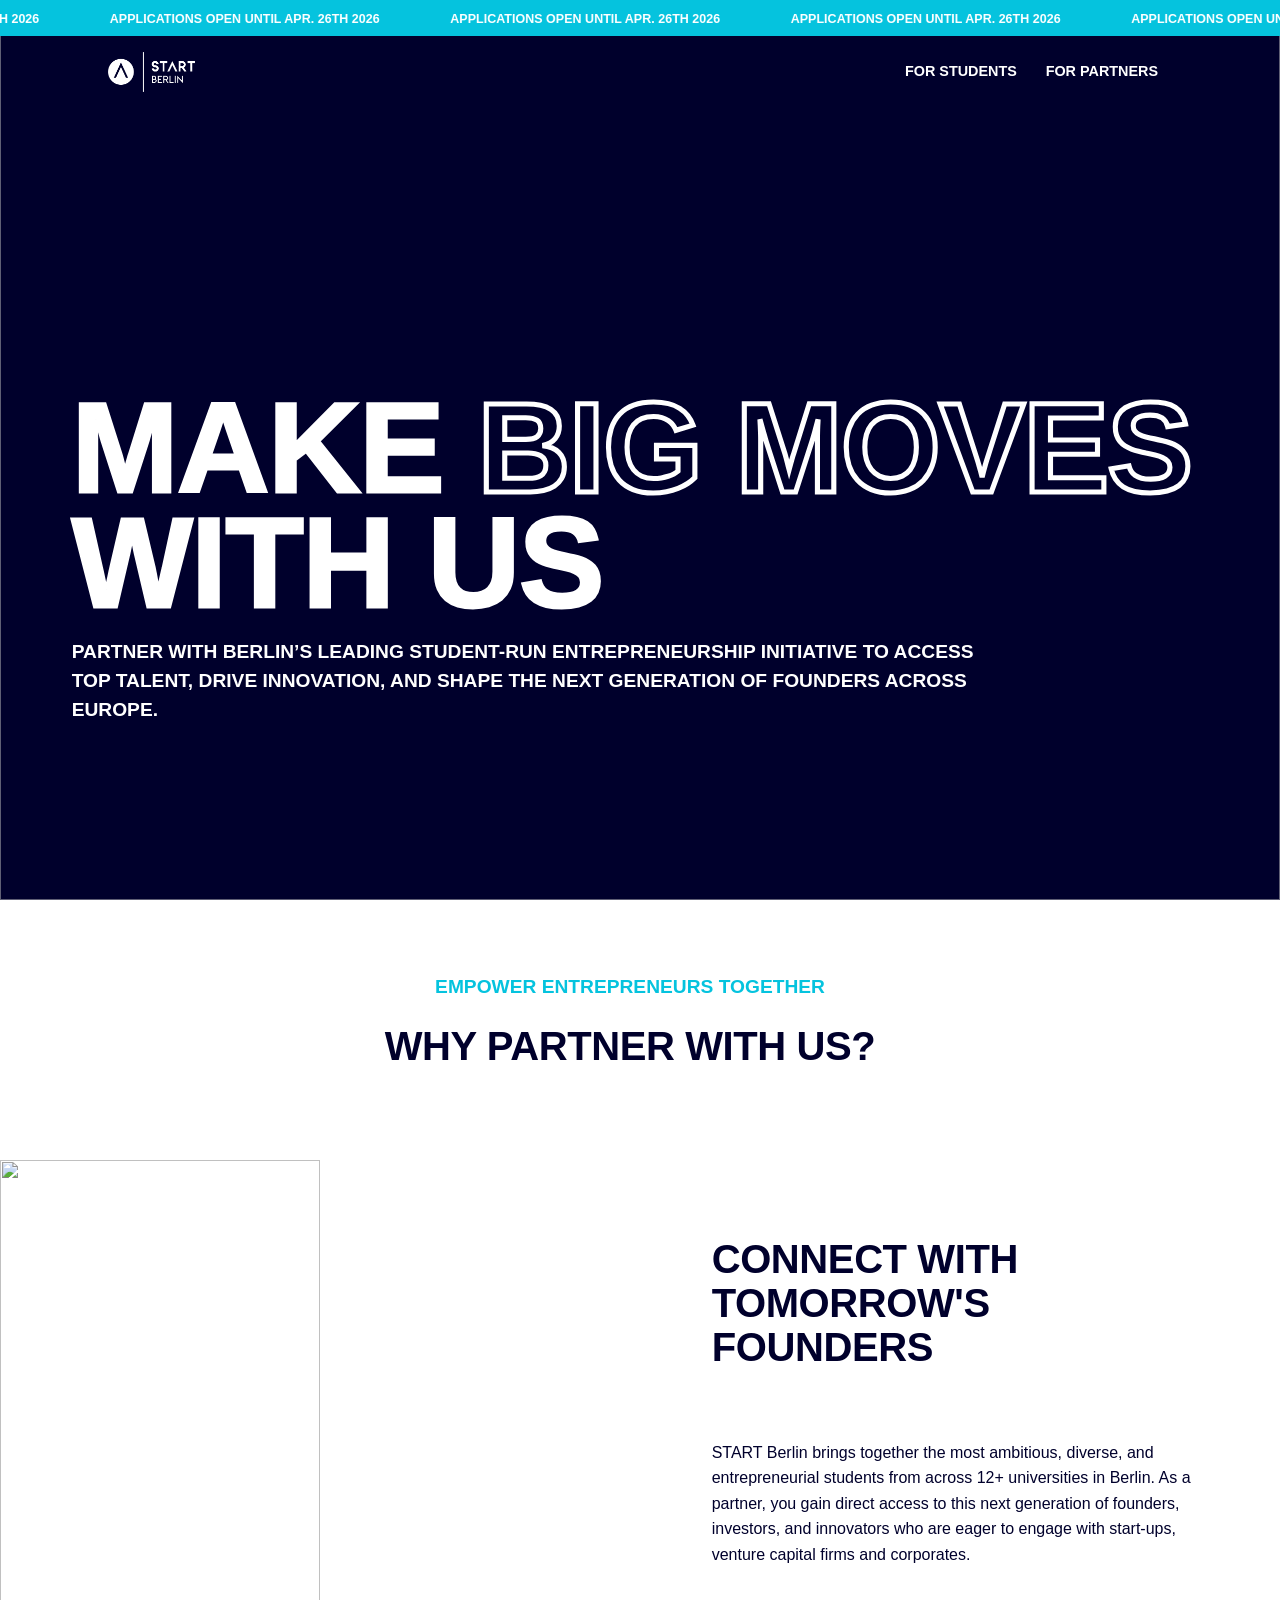
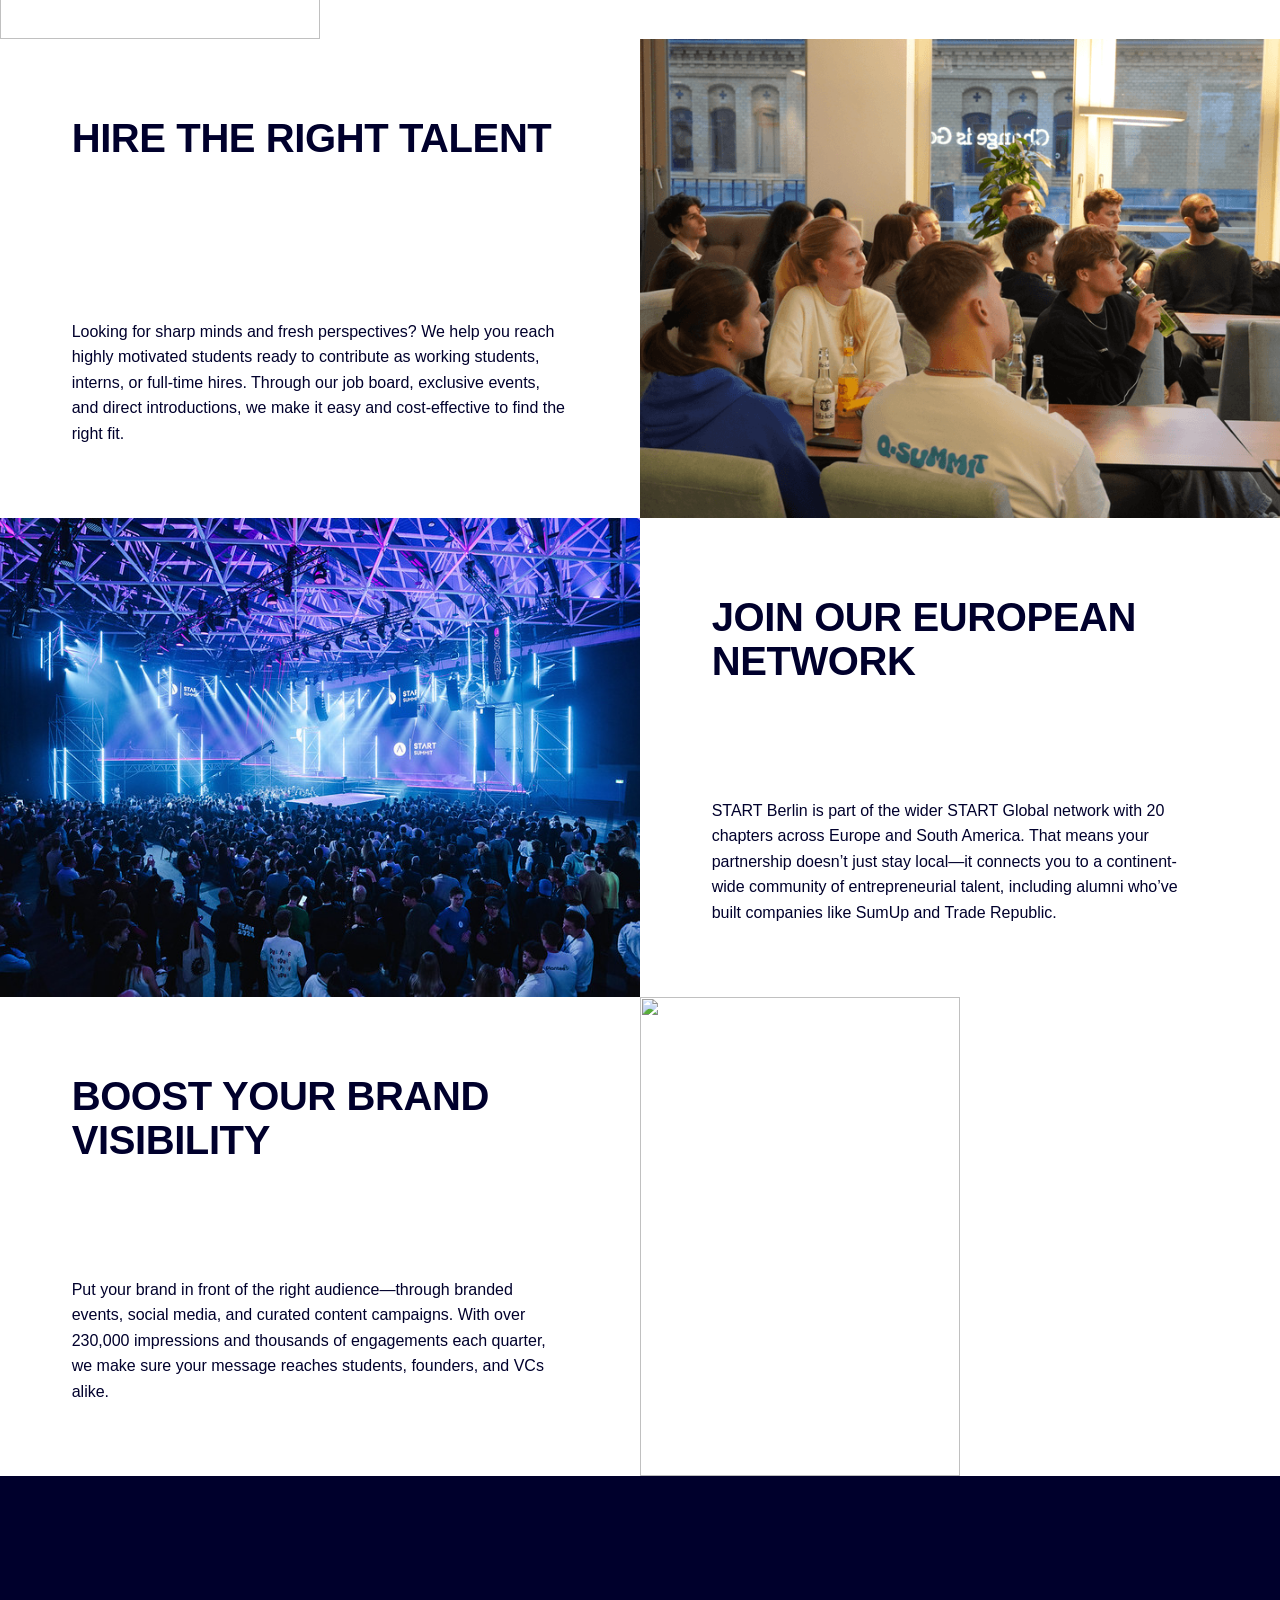
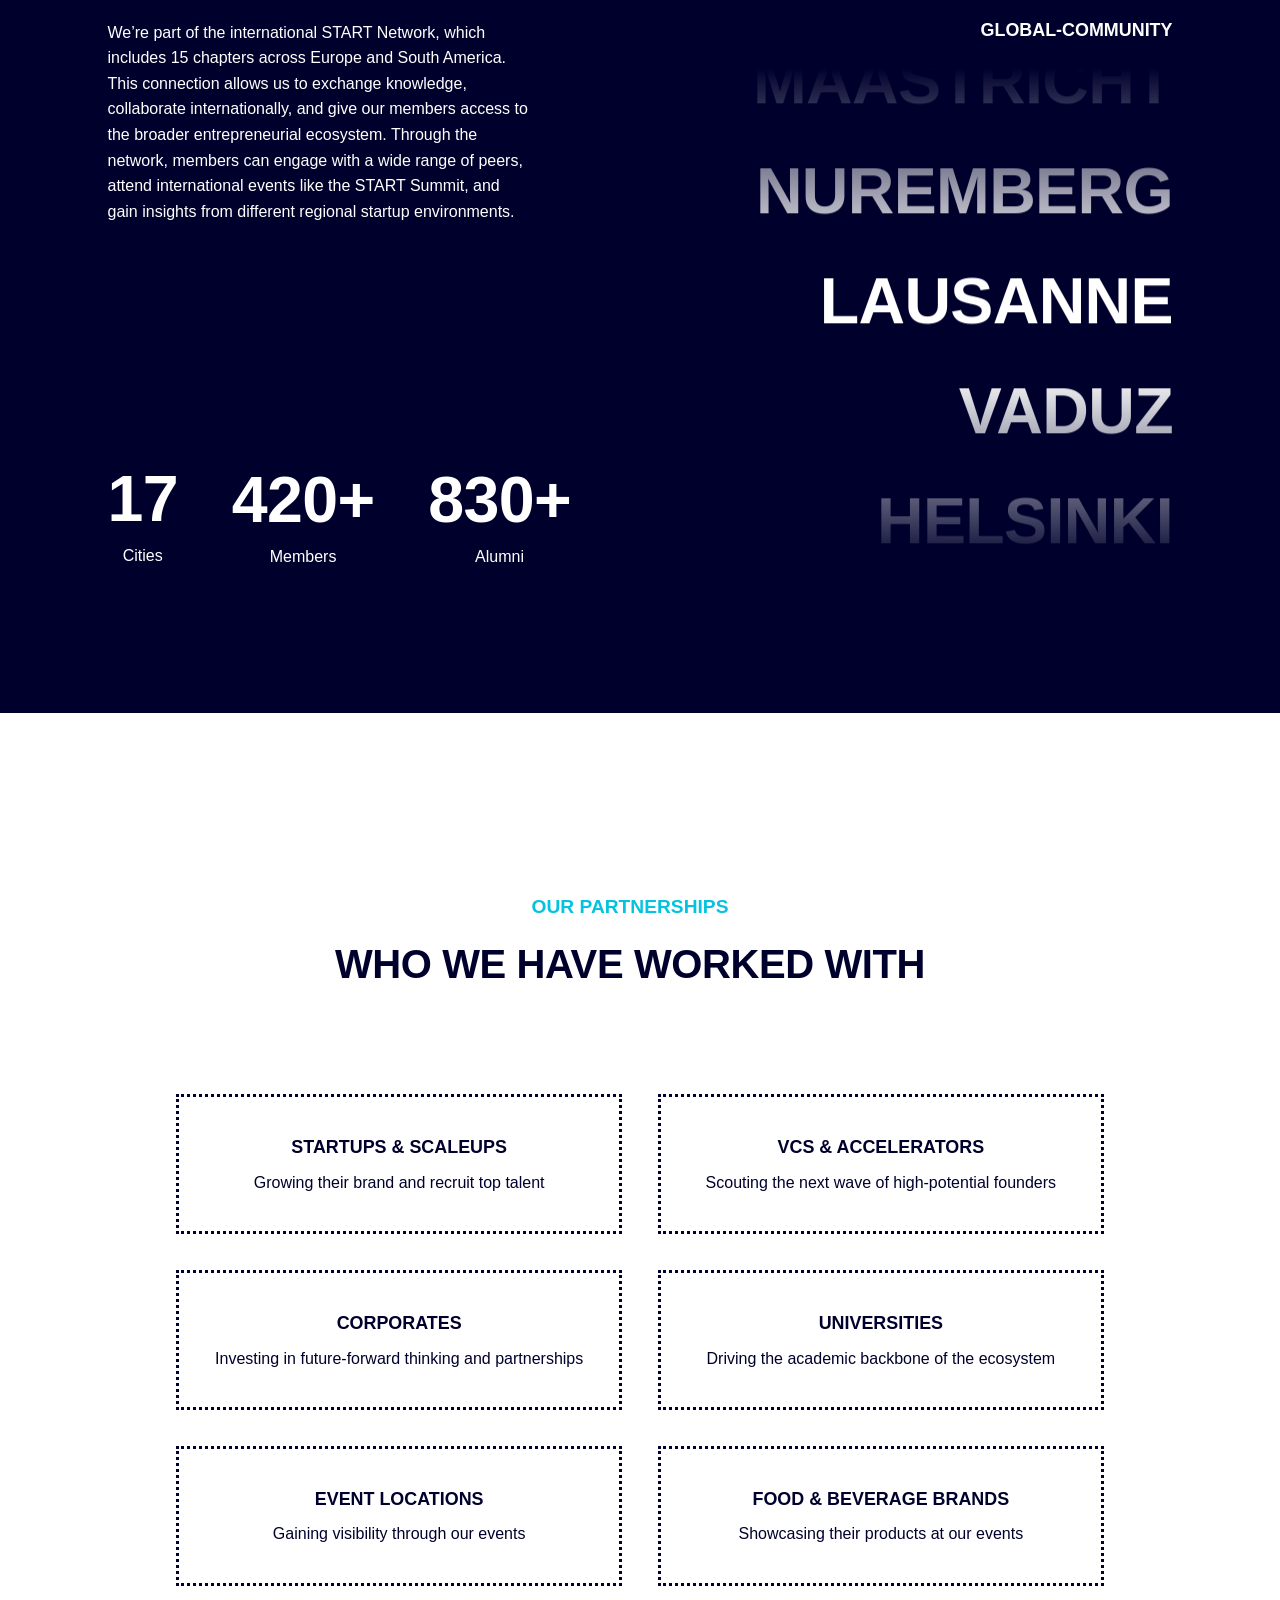
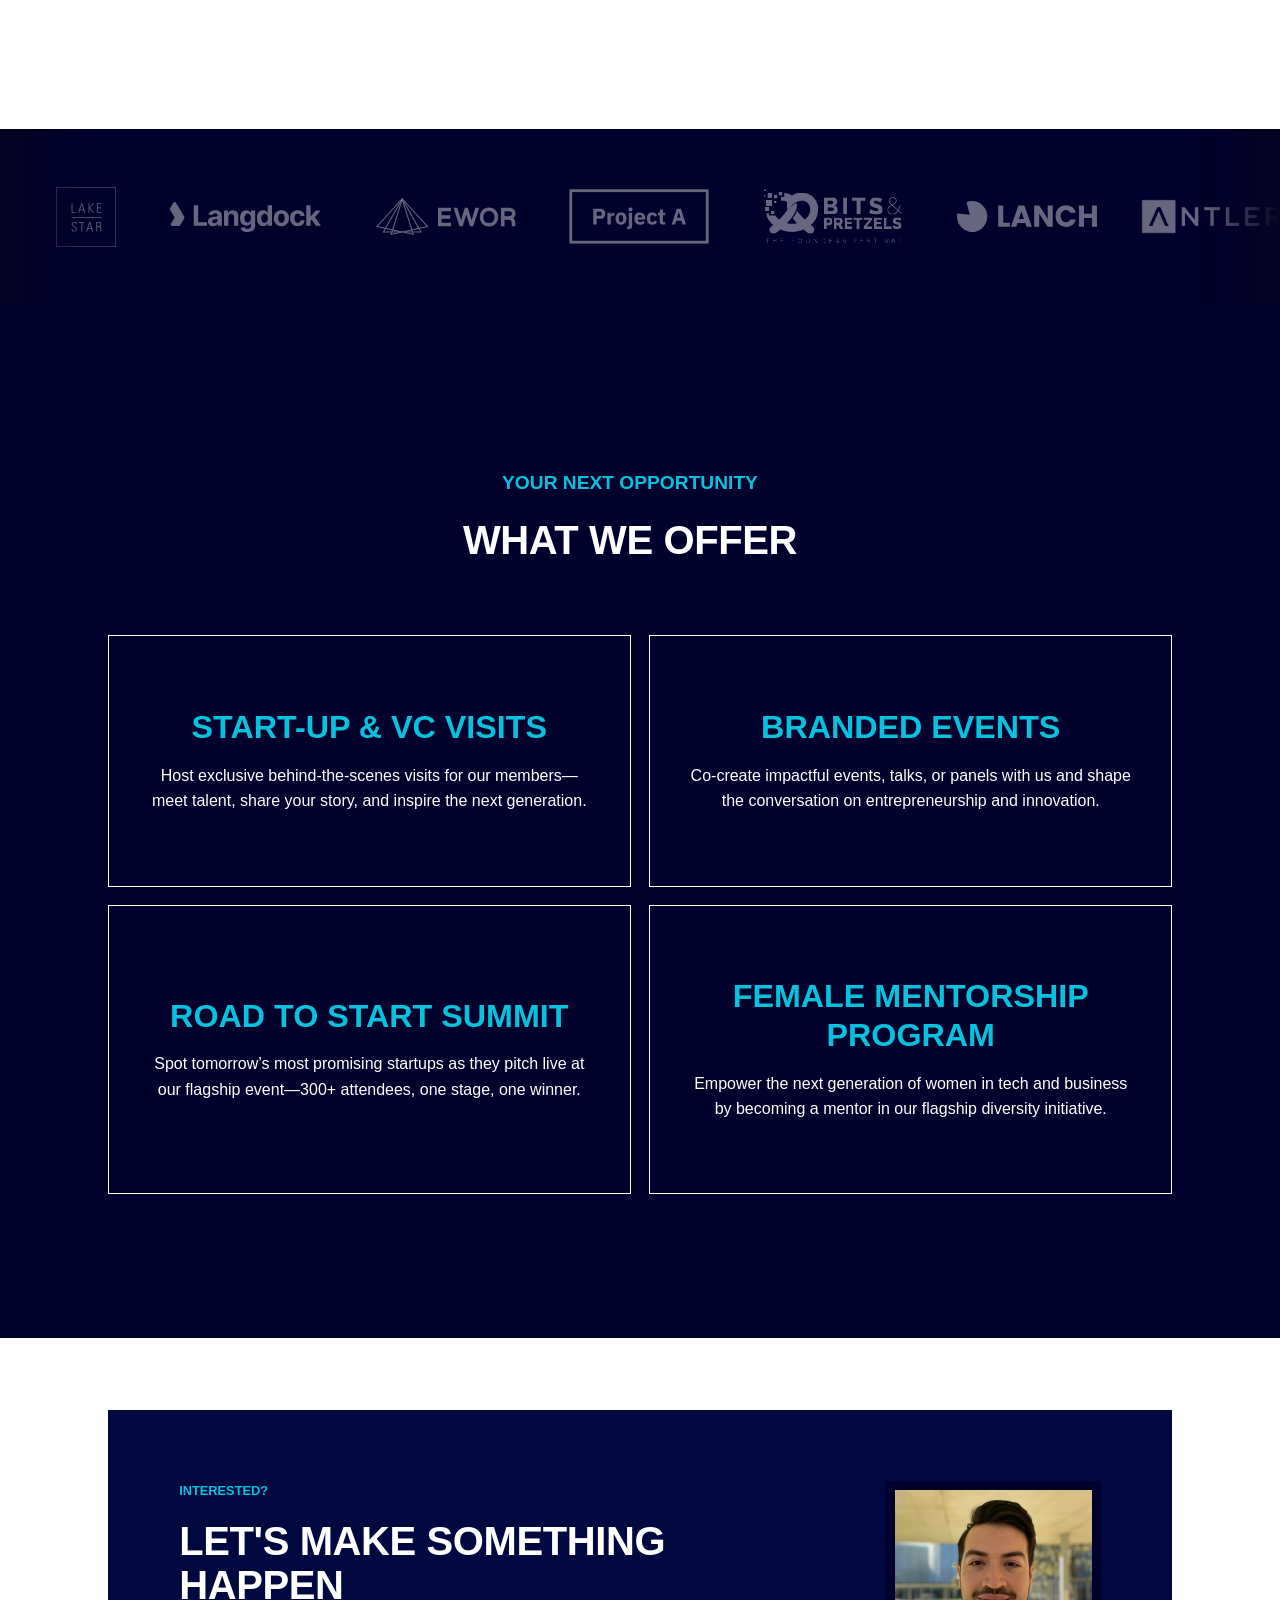
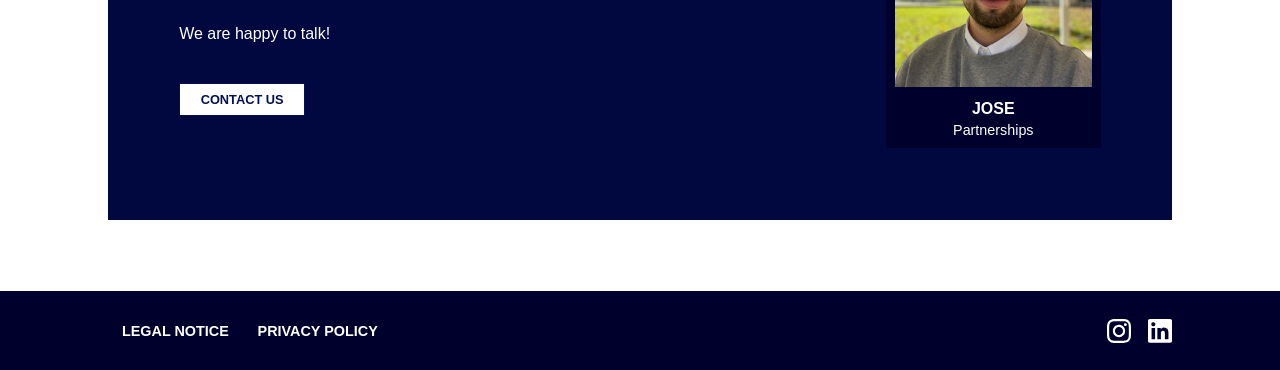
==== commit 41f7d5b0: "webflow_export_apps_open" ====
--- a/for-partners.html
+++ b/for-partners.html
@@ -1,5 +1,5 @@
 <!DOCTYPE html>
-<!-- Last Published: Fri May 08 2026 21:51:36 GMT+0000 (Coordinated Universal Time) --><html data-wf-domain="www.start-berlin.com" data-wf-page="68222c71dec791a815e98b56" data-wf-site="68222c71dec791a815e98b81" lang="en"><head><meta charset="utf-8"/><link crossorigin="anonymous" href="https://cdn.prod.website-files.com" rel="preconnect"/><title>Partner with START Berlin – Connect with the Next Generation of Entrepreneurs</title><meta content="Collaborate with START Berlin to support and engage with student innovators and future founders. Become a partner and shape the entrepreneurial ecosystem of tomorrow." name="description"/><meta content="Partner with START Berlin – Connect with the Next Generation of Entrepreneurs" property="og:title"/><meta content="Collaborate with START Berlin to support and engage with student innovators and future founders. Become a partner and shape the entrepreneurial ecosystem of tomorrow." property="og:description"/><meta content="https://cdn.prod.website-files.com/67a10b9744223ae7393ab0a5/67f2f44e8f1a9e96af254c8b_for-partners.png" property="og:image"/><meta content="Partner with START Berlin – Connect with the Next Generation of Entrepreneurs" property="twitter:title"/><meta content="Collaborate with START Berlin to support and engage with student innovators and future founders. Become a partner and shape the entrepreneurial ecosystem of tomorrow." property="twitter:description"/><meta content="https://cdn.prod.website-files.com/67a10b9744223ae7393ab0a5/67f2f44e8f1a9e96af254c8b_for-partners.png" property="twitter:image"/><meta content="website" property="og:type"/><meta content="summary_large_image" name="twitter:card"/><meta content="width=device-width, initial-scale=1" name="viewport"/><link crossorigin="anonymous" href="css/starts-trendy-site-d53066-7b065af696552.webflow.shared.0e22ffd75.css" integrity="sha384-DiL/11nIpgzdL4otoBC+TJQ3V0O08NBDWuMVw62BfwROX4k0jGsag08WST5Kzsg7" rel="stylesheet" type="text/css"/><link href="https://fonts.googleapis.com" rel="preconnect"/><link crossorigin="anonymous" href="https://fonts.gstatic.com" rel="preconnect"/><script src="js/webfont.js" type="text/javascript"></script><script type="text/javascript">WebFont.load({  google: {    families: ["Merriweather:300,300italic,400,400italic,700,700italic,900,900italic"]  }});</script><script type="text/javascript">!function(o,c){var n=c.documentElement,t=" w-mod-";n.className+=t+"js",("ontouchstart"in o||o.DocumentTouch&&c instanceof DocumentTouch)&&(n.className+=t+"touch")}(window,document);</script><link href="images/68222c71dec791a815e98d6f_favicon-32x32.png" rel="shortcut icon" type="image/x-icon"/><link href="https://cdn.prod.website-files.com/68222c71dec791a815e98b81/68222c71dec791a815e98d70_webclip-256x256.png" rel="apple-touch-icon"/><link href="https://www.start-berlin.com/for-partners" rel="canonical"/><!-- Google Tag Manager -->
+<!-- Last Published: Wed Apr 08 2026 10:40:01 GMT+0000 (Coordinated Universal Time) --><html data-wf-domain="www.start-berlin.com" data-wf-page="68222c71dec791a815e98b56" data-wf-site="68222c71dec791a815e98b81" lang="en"><head><meta charset="utf-8"/><link crossorigin="anonymous" href="https://cdn.prod.website-files.com" rel="preconnect"/><title>Partner with START Berlin – Connect with the Next Generation of Entrepreneurs</title><meta content="Collaborate with START Berlin to support and engage with student innovators and future founders. Become a partner and shape the entrepreneurial ecosystem of tomorrow." name="description"/><meta content="Partner with START Berlin – Connect with the Next Generation of Entrepreneurs" property="og:title"/><meta content="Collaborate with START Berlin to support and engage with student innovators and future founders. Become a partner and shape the entrepreneurial ecosystem of tomorrow." property="og:description"/><meta content="https://cdn.prod.website-files.com/67a10b9744223ae7393ab0a5/67f2f44e8f1a9e96af254c8b_for-partners.png" property="og:image"/><meta content="Partner with START Berlin – Connect with the Next Generation of Entrepreneurs" property="twitter:title"/><meta content="Collaborate with START Berlin to support and engage with student innovators and future founders. Become a partner and shape the entrepreneurial ecosystem of tomorrow." property="twitter:description"/><meta content="https://cdn.prod.website-files.com/67a10b9744223ae7393ab0a5/67f2f44e8f1a9e96af254c8b_for-partners.png" property="twitter:image"/><meta content="website" property="og:type"/><meta content="summary_large_image" name="twitter:card"/><meta content="width=device-width, initial-scale=1" name="viewport"/><link crossorigin="anonymous" href="css/starts-trendy-site-d53066-7b065af696552.webflow.shared.6d04f7828.css" integrity="sha384-bQT3goD8VMu/61k4Zg4fFbnSFGC5sEo8d6y17cvhloiRb082Q8tePHIr3dM80TxU" rel="stylesheet" type="text/css"/><link href="https://fonts.googleapis.com" rel="preconnect"/><link crossorigin="anonymous" href="https://fonts.gstatic.com" rel="preconnect"/><script src="js/webfont.js" type="text/javascript"></script><script type="text/javascript">WebFont.load({  google: {    families: ["Merriweather:300,300italic,400,400italic,700,700italic,900,900italic"]  }});</script><script type="text/javascript">!function(o,c){var n=c.documentElement,t=" w-mod-";n.className+=t+"js",("ontouchstart"in o||o.DocumentTouch&&c instanceof DocumentTouch)&&(n.className+=t+"touch")}(window,document);</script><link href="images/68222c71dec791a815e98d6f_favicon-32x32.png" rel="shortcut icon" type="image/x-icon"/><link href="https://cdn.prod.website-files.com/68222c71dec791a815e98b81/68222c71dec791a815e98d70_webclip-256x256.png" rel="apple-touch-icon"/><link href="https://www.start-berlin.com/for-partners" rel="canonical"/><!-- Google Tag Manager -->
 <script>(function(w,d,s,l,i){w[l]=w[l]||[];w[l].push({'gtm.start':
 new Date().getTime(),event:'gtm.js'});var f=d.getElementsByTagName(s)[0],
 j=d.createElement(s),dl=l!='dataLayer'?'&l='+l:'';j.async=true;j.src=
@@ -15,7 +15,7 @@
 		ui_host: 'https://eu.posthog.com',
         person_profiles: 'always', // or 'always' to create profiles for anonymous users as well
     })
-</script><script async="" src="js/embed.js"></script></head><body class="body"><section class="hero-subpage"><div class="navbar w-nav" data-animation="default" data-collapse="medium" data-duration="400" data-easing="ease" data-easing2="ease" role="banner"><section class="nav-wrapper"><a class="w-inline-block" href=""><img alt="" class="image-16" loading="lazy" src="images/68222c71dec791a815e98d60_START_berlin_white.png"/></a><nav class="nav-menu w-nav-menu" role="navigation"><div class="nav-link-wrapper"><a class="cta3 w-nav-link" href="for-students.html">for students</a><a aria-current="page" class="cta3 w-nav-link w--current" href="for-partners.html">for partners</a><a class="cta3 hidden-application w-nav-link" href="#">Join us</a><a class="button w-button" href="https://buy.stripe.com/6oE16k2dg6gz3n2145" target="_blank">DONATE</a></div><div class="nav-btn-icons-wrapper"><div class="social-icon-wrapper"><a class="w-inline-block" href="https://www.instagram.com/start_berlin/" target="_blank"><img alt="" class="footer-social-icon" height="24" loading="lazy" src="images/68222c71dec791a815e98c29_socialmedia-instagram-white.svg" width="24"/></a><a class="w-inline-block" href="https://linkedin.com/company/start-berlin-e-v-" target="_blank"><img alt="" class="footer-social-icon" height="24" loading="lazy" src="images/68222c71dec791a815e98c2b_socialmedia-linkedin-white.svg" width="24"/></a></div><a class="btn-tertiary show-tb-mb bg apply w-button" href="#">Apply now</a><a class="btn-tertiary show-tb-mb bg hide-apply w-button" href="#tally-open=w7WY0a&amp;tally-width=400&amp;tally-emoji-text=👋">contact</a></div><div class="nav-menu-overlay"></div></nav><div class="menu-button w-nav-button"><img alt="" class="icon-burger" loading="lazy" src="images/68222c71dec791a815e98c2d_icon-burger-white.svg"/></div></section></div><div class="hero-sub-content"><div class="hero-sub-content-wrapper"><div class="headline-wrapper" data-w-id="2a58803d-72a7-7b16-4a81-765d9855e809" style="opacity:0"><h1 class="h1">make <span class="span-outline">big moves</span> with us</h1></div><p class="s2 hero-sub" data-w-id="2a58803d-72a7-7b16-4a81-765d9855e80e" style="opacity:0"><strong>Partner with Berlin’s leading student-run entrepreneurship initiative to access top talent, drive innovation, and shape the next generation of founders across Europe.</strong></p></div></div><div class="hero-logo-banner"><img alt="" class="logo" height="50.67720413208008" loading="lazy" src="images/68222c71dec791a815e98bd7_logo.svg" width="64"/><img alt="" class="logo" height="27.999713897705078" loading="lazy" src="images/68222c71dec791a815e98c1a_logo.svg" width="170"/><img alt="" class="logo" height="41.10892105102539" loading="lazy" src="images/68222c71dec791a815e98bd2_logo.svg" width="136"/><img alt="" class="logo" height="33.436988830566406" loading="lazy" src="images/68222c71dec791a815e98c2c_logo.svg" width="120"/><img alt="" class="logo" height="34.75862121582031" loading="lazy" src="images/68222c71dec791a815e98bb6_logo.svg" width="112"/><img alt="" class="logo" height="15.455826759338379" loading="lazy" src="images/68222c71dec791a815e98bb5_logo.svg" width="103.99986267089844"/><img alt="" class="logo" height="30" loading="lazy" src="images/68222c71dec791a815e98bd9_logo.svg" width="64"/><img alt="" class="logo" height="43.69020080566406" loading="lazy" src="images/68222c71dec791a815e98bf5_logo.svg" width="104"/></div><div class="hero-bg-img-wrapper full-width"><img alt="" class="hero-bg-img" loading="lazy" sizes="(max-width: 3096px) 100vw, 3096px" src="images/68222c71dec791a815e98d89_Copy_of_RTSS25_153.jpg" srcset="images/68222c71dec791a815e98d89_Copy%20of%20RTSS25_153-p-500.jpg 500w, images/68222c71dec791a815e98d89_Copy%20of%20RTSS25_153-p-800.jpg 800w, images/68222c71dec791a815e98d89_Copy%20of%20RTSS25_153-p-1080.jpg 1080w, images/68222c71dec791a815e98d89_Copy%20of%20RTSS25_153-p-1600.jpg 1600w, images/68222c71dec791a815e98d89_Copy%20of%20RTSS25_153-p-2000.jpg 2000w, images/68222c71dec791a815e98d89_Copy%20of%20RTSS25_153-p-2600.jpg 2600w, images/68222c71dec791a815e98d89_Copy_of_RTSS25_153.jpg 3096w"/><div class="her-bg-overlay"></div></div></section><section class="section-benefits"><div class="s2-h2-wrapper spacing"><div class="s2 color center"><strong>empower entrepreneurs together</strong></div><h1 class="h2 center">why partner with us?</h1></div><div class="_50-50-element"><img alt="" class="_50-50-img" height="479" loading="lazy" sizes="(max-width: 767px) 100vw, 720px" src="images/68222c71dec791a815e98d6a_DSC03754_Large.jpeg" srcset="images/68222c71dec791a815e98d6a_DSC03754%20Large-p-500.jpeg 500w, images/68222c71dec791a815e98d6a_DSC03754%20Large-p-800.jpeg 800w, images/68222c71dec791a815e98d6a_DSC03754%20Large-p-1080.jpeg 1080w, images/68222c71dec791a815e98d6a_DSC03754_Large.jpeg 1280w" width="720"/><div class="_50-50-frame padding-right"><h1 class="h2">connect with tomorrow's founders<br/></h1><div class="p1-textlink-wrapper"><p class="p1">START Berlin brings together the most ambitious, diverse, and entrepreneurial students from across 12+ universities in Berlin. As a partner, you gain direct access to this next generation of founders, investors, and innovators who are eager to engage with start-ups, venture capital firms and corporates.</p></div></div></div><div class="_50-50-element _50-50-reverse"><img alt="" class="_50-50-img" height="479" loading="lazy" sizes="(max-width: 767px) 100vw, 720px" src="images/68222c71dec791a815e98d62_DSC03244.png" srcset="images/68222c71dec791a815e98d62_DSC03244-p-500.png 500w, images/68222c71dec791a815e98d62_DSC03244-p-800.png 800w, images/68222c71dec791a815e98d62_DSC03244-p-1080.png 1080w, images/68222c71dec791a815e98d62_DSC03244-p-1600.png 1600w, images/68222c71dec791a815e98d62_DSC03244.png 2000w" width="720"/><div class="_50-50-frame padding-right"><h1 class="h2">hire the right talent<br/></h1><div class="p1-textlink-wrapper"><p class="p1">Looking for sharp minds and fresh perspectives? We help you reach highly motivated students ready to contribute as working students, interns, or full-time hires. Through our job board, exclusive events, and direct introductions, we make it easy and cost-effective to find the right fit.</p></div></div></div><div class="_50-50-element"><img alt="" class="_50-50-img" height="479" loading="lazy" sizes="(max-width: 767px) 100vw, 720px" src="images/68222c71dec791a815e98d0f_53615930527_63434edbb9_c.jpg" srcset="images/68222c71dec791a815e98d0f_53615930527_63434edbb9_c-p-500.jpg 500w, images/68222c71dec791a815e98d0f_53615930527_63434edbb9_c.jpg 799w" width="720"/><div class="_50-50-frame padding-right"><h1 class="h2">join our european network<br/></h1><div class="p1-textlink-wrapper"><p class="p1">START Berlin is part of the wider START Global network with 20 chapters across Europe and South America. That means your partnership doesn’t just stay local—it connects you to a continent-wide community of entrepreneurial talent, including alumni who’ve built companies like SumUp and Trade Republic.</p></div></div></div><div class="_50-50-element _50-50-reverse"><img alt="" class="_50-50-img" height="479" loading="lazy" sizes="(max-width: 767px) 100vw, 720px" src="images/68222c71dec791a815e98d89_Copy_of_RTSS25_153.jpg" srcset="images/68222c71dec791a815e98d89_Copy%20of%20RTSS25_153-p-500.jpg 500w, images/68222c71dec791a815e98d89_Copy%20of%20RTSS25_153-p-800.jpg 800w, images/68222c71dec791a815e98d89_Copy%20of%20RTSS25_153-p-1080.jpg 1080w, images/68222c71dec791a815e98d89_Copy%20of%20RTSS25_153-p-1600.jpg 1600w, images/68222c71dec791a815e98d89_Copy%20of%20RTSS25_153-p-2000.jpg 2000w, images/68222c71dec791a815e98d89_Copy%20of%20RTSS25_153-p-2600.jpg 2600w, images/68222c71dec791a815e98d89_Copy_of_RTSS25_153.jpg 3096w" width="720"/><div class="_50-50-frame padding-right"><h1 class="h2">boost your brand visibility<br/></h1><div class="p1-textlink-wrapper"><p class="p1">Put your brand in front of the right audience—through branded events, social media, and curated content campaigns. With over 230,000 impressions and thousands of engagements each quarter, we make sure your message reaches students, founders, and VCs alike.</p></div></div></div></section><section class="section-network"><div class="network-wrapper"><div class="network-text-wrapper"><p class="p1 white">We’re part of the international START Network, which includes 15 chapters across Europe and South America. This connection allows us to exchange knowledge, collaborate internationally, and give our members access to the broader entrepreneurial ecosystem. Through the network, members can engage with a wide range of peers, attend international events like the START Summit, and gain insights from different regional startup environments.</p><div class="network-numbers-wrapper"><div class="number-wrapper"><h1 class="h2 white xl" id="cities">20</h1><p class="p1 white">Cities</p></div><div class="number-wrapper"><h1 class="h2 white xl"><span id="members">500</span>+</h1><p class="p1 white">Members</p></div><div class="number-wrapper"><h1 class="h2 white xl"><span id="alumni">1000</span>+</h1><p class="p1 white">Alumni</p></div></div></div><div class="network-chapter-wrapper"><div class="s1">global-community</div><div class="network-cities-wrapper"><div class="network-city-animation"><div class="network-cities"><h1 class="h2 white xl">Barcelona</h1><h1 class="h2 white xl">Lisbon</h1><h1 class="h2 white xl">maastricht</h1><h1 class="h2 white xl">nuremberg</h1><h1 class="h2 white xl">Lausanne</h1><h1 class="h2 white xl">Vaduz</h1><h1 class="h2 white xl">Helsinki</h1><h1 class="h2 white xl">berlin</h1><h1 class="h2 white xl">st. gallen</h1><h1 class="h2 white xl">stuttgart</h1><h1 class="h2 white xl">hamburg</h1><h1 class="h2 white xl">paris</h1><h1 class="h2 white xl">Bogotá</h1><h1 class="h2 white xl">Quito</h1><h1 class="h2 white xl">Lima</h1><h1 class="h2 white xl hidden">munich</h1></div><div class="network-cities"><h1 class="h2 white xl">Barcelona</h1><h1 class="h2 white xl">Lisbon</h1><h1 class="h2 white xl">maastricht</h1><h1 class="h2 white xl">nuremberg</h1><h1 class="h2 white xl">Lausanne</h1><h1 class="h2 white xl">Vaduz</h1><h1 class="h2 white xl">Helsinki</h1><h1 class="h2 white xl">berlin</h1><h1 class="h2 white xl">st. gallen</h1><h1 class="h2 white xl">stuttgart</h1><h1 class="h2 white xl">hamburg</h1><h1 class="h2 white xl">paris</h1><h1 class="h2 white xl">Bogotá</h1><h1 class="h2 white xl">Quito</h1><h1 class="h2 white xl">Lima</h1><h1 class="h2 white xl hidden">munich</h1></div></div><div class="network-cities-overlay"></div></div></div></div></section><section class="logo-section"><h1 class="h2">Partner logo banner<br/></h1></section><section class="section-who-we-work-with"><div class="s2-h2-wrapper spacing"><div class="s2 color center main">OUR partnerships</div><h1 class="h2 center">who we HAVE workED with</h1></div><div class="partner-types"><div class="partner-types-wrapper"><div class="partnership-wrapper"><div class="partner-types-s2">startups &amp; scaleups</div><div class="p1 dark center">Growing their brand and recruit top talent</div></div></div><div class="partner-types-wrapper"><div class="partnership-wrapper"><div class="partner-types-s2">VCs &amp; accelerators</div><div class="p1 dark center">Scouting the next wave of high-potential founders</div></div></div><div class="partner-types-wrapper"><div class="partnership-wrapper"><div class="s2 partner-types-s2">corporates</div><div class="p1 dark center">Investing in future-forward thinking and partnerships</div></div></div><div class="partner-types-wrapper"><div class="partnership-wrapper"><div class="partner-types-s2">universities</div><div class="p1 dark center">Driving the academic backbone of the ecosystem</div></div></div><div class="partner-types-wrapper"><div class="partnership-wrapper"><div class="partner-types-s2">event locations</div><div class="p1 dark center">Gaining visibility through our events</div></div></div><div class="partner-types-wrapper"><div class="partnership-wrapper"><div class="partner-types-s2">food &amp; beverage brands</div><div class="p1 dark center">Showcasing their products at our events</div></div></div></div><div class="alumni-logo-banner"><img alt="" class="alumni-logo" height="32.632164001464844" loading="lazy" src="images/68222c71dec791a815e98bbb_Vectors-Wrapper.svg" width="112"/><img alt="" class="alumni-logo" height="20.98015022277832" loading="lazy" src="images/68222c71dec791a815e98c05_Vectors-Wrapper.svg" width="96"/><img alt="" class="alumni-logo" height="25.116281509399414" loading="lazy" src="images/68222c71dec791a815e98bfe_Vectors-Wrapper.svg" width="120"/><img alt="" class="alumni-logo" height="42.88807678222656" loading="lazy" src="images/68222c71dec791a815e98c1d_Vectors-Wrapper.svg" width="104"/><img alt="" class="alumni-logo" height="36.332191467285156" loading="lazy" src="images/68222c71dec791a815e98bb1_Vectors-Wrapper.svg" width="160"/><img alt="" class="alumni-logo" height="28.9603328704834" loading="lazy" src="images/68222c71dec791a815e98bd1_Vectors-Wrapper.svg" width="136"/><img alt="" class="alumni-logo" height="50.80196762084961" loading="lazy" src="images/68222c71dec791a815e98ce2_5eb3c929c8c4590004435152.png" width="80"/><img alt="" class="alumni-logo" height="22.646228790283203" loading="lazy" src="images/68222c71dec791a815e98bae_Vectors-Wrapper.svg" width="104"/><img alt="" class="alumni-logo" height="21.95121955871582" loading="lazy" src="images/68222c71dec791a815e98ba4_Vectors-Wrapper.svg" width="72"/></div></section><div class="logos-content"><div class="logos-container"><div class="logos-row"><img alt="" class="partner-logo" loading="eager" src="images/68222c71dec791a815e98d7d_earlybird.svg"/><img alt="" class="partner-logo small" loading="eager" src="images/68222c71dec791a815e98d85_lakestar.svg"/><img alt="" class="partner-logo large" loading="eager" src="images/68222c71dec791a815e98d74_langdock.svg"/><img alt="" class="partner-logo" loading="eager" src="images/68222c71dec791a815e98d77_ewor.svg"/><img alt="" class="partner-logo" loading="eager" src="images/68222c71dec791a815e98d80_project-a.svg"/><img alt="" class="partner-logo" loading="eager" src="images/68222c71dec791a815e98d72_bits-and-pretzels.svg"/><img alt="" class="partner-logo" loading="eager" src="images/68222c71dec791a815e98d79_lanch.svg"/></div><div class="logos-row"><img alt="" class="partner-logo" loading="eager" sizes="(max-width: 4001px) 100vw, 4001px" src="images/68222c71dec791a815e98d84_antler.png" srcset="images/68222c71dec791a815e98d84_antler-p-500.png 500w, images/68222c71dec791a815e98d84_antler-p-800.png 800w, images/68222c71dec791a815e98d84_antler-p-1080.png 1080w, images/68222c71dec791a815e98d84_antler-p-1600.png 1600w, images/68222c71dec791a815e98d84_antler-p-2000.png 2000w, images/68222c71dec791a815e98d84_antler-p-2600.png 2600w, images/68222c71dec791a815e98d84_antler-p-3200.png 3200w, images/68222c71dec791a815e98d84_antler.png 4001w"/><img alt="" class="partner-logo small" loading="eager" src="images/68222c71dec791a815e98d83_hu.png"/><img alt="" class="partner-logo medium" loading="eager" src="images/68222c71dec791a815e98d73_rows.svg"/><img alt="" class="partner-logo medium" loading="eager" src="images/68222c71dec791a815e98d7c_velsa.svg"/><img alt="" class="partner-logo medium" loading="eager" src="images/68222c71dec791a815e98d81_sap.png"/><img alt="" class="partner-logo medium" loading="eager" sizes="(max-width: 687px) 100vw, 687px" src="images/68222c71dec791a815e98d76_fomo.png" srcset="images/68222c71dec791a815e98d76_fomo-p-500.png 500w, images/68222c71dec791a815e98d76_fomo.png 687w"/><img alt="" class="partner-logo large" loading="eager" src="images/68222c71dec791a815e98d82_st-gallen.svg"/></div><div class="logos-row"><img alt="" class="partner-logo" loading="eager" src="images/68222c71dec791a815e98d7e_atlantic-labs.svg"/><img alt="" class="partner-logo" loading="eager" src="images/68222c71dec791a815e98d7f_ey.svg"/><img alt="" class="partner-logo" loading="eager" src="images/68222c71dec791a815e98d78_koro.svg"/><img alt="" class="partner-logo" loading="eager" sizes="(max-width: 533px) 100vw, 533px" src="images/68222c71dec791a815e98d75_edge-workspaces.png" srcset="images/68222c71dec791a815e98d75_edge-workspaces-p-500.png 500w, images/68222c71dec791a815e98d75_edge-workspaces.png 533w"/><img alt="" class="partner-logo" loading="eager" src="images/68222c71dec791a815e98d71_lexmea.svg"/><img alt="" class="partner-logo" loading="eager" src="images/68222c71dec791a815e98d7b_handpicked.svg"/><img alt="" class="partner-logo" loading="eager" src="images/68222c71dec791a815e98d7a_flaschenpost.svg"/></div><div class="logos-gradient is-inverted"></div><div class="logos-gradient"></div></div></div><section class="section-portfolio"><div class="s2-h2-wrapper"><div class="s2 color">what we create<br/></div><h2 class="h2">check out<br/>‍‍<span class="span-outline">our startups</span></h2></div><a class="cta2" href="for-students.html">view our portfolio</a><div class="portfolio-wrapper"><img alt="" class="portfolio-thumb" loading="lazy" src="images/placeholder.60f9b1840c.svg"/><img alt="" class="portfolio-thumb" loading="lazy" src="images/placeholder.60f9b1840c.svg"/><img alt="" class="portfolio-thumb" loading="lazy" src="images/placeholder.60f9b1840c.svg"/><img alt="" class="portfolio-thumb" loading="lazy" src="images/placeholder.60f9b1840c.svg"/></div></section><section class="section-value-proposition"><div class="s2-h2-wrapper"><div class="s2 color center">your NEXT OPPORTUNITY</div><h1 class="h2 white center">what we offer</h1></div><div class="value-prop-numbers-wrapper"><div class="offering-card _1"><h2 class="h3 color">START-UP &amp; VC Visits</h2><div class="p1 white center">Host exclusive behind-the-scenes visits for our members—meet talent, share your story, and inspire the next generation.</div></div><div class="offering-card _2"><h2 class="h3 color">branded events</h2><div class="p1 white center">Co-create impactful events, talks, or panels with us and shape the conversation on entrepreneurship and innovation.</div></div><div class="offering-card _3" id="w-node-_57968452-926f-c9f5-05da-dc3105302012-15e98b56"><h2 class="h3 color">ROAD TO START SUMMIT</h2><div class="p1 white center">Spot tomorrow’s most promising startups as they pitch live at our flagship event—300+ attendees, one stage, one winner.</div></div><div class="offering-card _4"><h2 class="h3 color">FEMALE MENTORSHIP PROGRAM</h2><div class="p1 white center">Empower the next generation of women in tech and business by becoming a mentor in our flagship diversity initiative.</div></div></div></section><section class="partner-testemonials"><div class="partner-testemonial-wrapper"><p class="p1 partner">At START Munich, I laid the foundation for my current network. From this starting point, I built several companies, invested in more than 80 start-ups and helped set up Bits &amp; Pretzels.</p><div class="partner-wrapper"><div class="partner-photo"></div><div class="name-wrapper"><div class="s2 color">Felix Haas</div><div class="p2 dark-navy">Co-Founder IDnow, Host Bits &amp; Pretzels</div></div></div></div><img alt="" class="quotationmark" loading="lazy" src="images/68222c71dec791a815e98ccc_“.svg"/></section><section class="lead-magnet"><div class="_50-50-element"><div class="_50-50div"><img alt="" class="_50-50div-img blur" height="479" loading="lazy" sizes="(max-width: 767px) 100vw, 720px" src="images/68222c71dec791a815e98ce0_Landscape-Brochure-Mockup-6.jpg" srcset="images/68222c71dec791a815e98ce0_Landscape-Brochure-Mockup-6-p-500.jpg 500w, images/68222c71dec791a815e98ce0_Landscape-Brochure-Mockup-6-p-800.jpg 800w, images/68222c71dec791a815e98ce0_Landscape-Brochure-Mockup-6-p-1080.jpg 1080w, images/68222c71dec791a815e98ce0_Landscape-Brochure-Mockup-6-p-1600.jpg 1600w, images/68222c71dec791a815e98ce0_Landscape-Brochure-Mockup-6.jpg 2000w" width="720"/><img alt="" class="_50-50div-img" height="479" loading="lazy" sizes="(max-width: 767px) 100vw, 720px" src="images/68222c71dec791a815e98ce0_Landscape-Brochure-Mockup-6.jpg" srcset="images/68222c71dec791a815e98ce0_Landscape-Brochure-Mockup-6-p-500.jpg 500w, images/68222c71dec791a815e98ce0_Landscape-Brochure-Mockup-6-p-800.jpg 800w, images/68222c71dec791a815e98ce0_Landscape-Brochure-Mockup-6-p-1080.jpg 1080w, images/68222c71dec791a815e98ce0_Landscape-Brochure-Mockup-6-p-1600.jpg 1600w, images/68222c71dec791a815e98ce0_Landscape-Brochure-Mockup-6.jpg 2000w" width="720"/></div><div class="_50-50-frame"><h1 class="h2">wanna learn more about us?<br/></h1><div class="p1-textlink-wrapper"><p class="p1"><a href="#">Download</a> our Pitchdeck/Infobrochure to get exclusive insights about our community, etc. bla bla</p><div class="form-block w-form"><form class="form" data-name="Email Form" data-wf-element-id="c1a40061-9b45-a37a-55e4-203062112786" data-wf-page-id="68222c71dec791a815e98b56" id="email-form" method="get" name="email-form"><label class="p1" for="email">Enter your Email Address</label><div class="form-wrapper"><input class="text-field w-input" data-name="Email" id="email" maxlength="256" name="email" placeholder="" required="" type="email"/><input class="submit-button w-button" data-wait="Please wait..." type="submit" value="Submit"/></div></form><div class="w-form-done"><div>Thank you! Your submission has been received!</div></div><div class="w-form-fail"><div>Oops! Something went wrong while submitting the form.</div></div></div></div></div></div></section><section class="section-contact"><div class="contact-card contact-person"><div class="contact-card-50"><div class="s2-h2-p1-wrapper"><div class="s2 color">INTERESTED?</div><h3 class="h2 white left">let's make something happen</h3><p class="p1 light">We are happy to talk!</p></div><a class="btn-tertiary _2xl w-button" href="#tally-open=w7EQzP&amp;tally-layout=modal&amp;tally-width=700&amp;tally-emoji-text=👋&amp;tally-emoji-animation=wave&amp;tally-auto-close=10000&amp;tally-custom-form-url=https%3A%2F%2Fforms.start-berlin.com%2Fcontact">CONTACT US</a></div><div class="contact-card-50"><div class="board-card contact"><img alt="" class="board-photo" loading="lazy" sizes="(max-width: 1200px) 100vw, 1200px" src="images/68222c71dec791a815e98d65_Jose_Partnership.jpg" srcset="images/68222c71dec791a815e98d65_13d493ce5c5c47bde8518a970cb2889e_Jose_Partnership-p-500.jpg 500w, images/68222c71dec791a815e98d65_13d493ce5c5c47bde8518a970cb2889e_Jose_Partnership-p-800.jpg 800w, images/68222c71dec791a815e98d65_13d493ce5c5c47bde8518a970cb2889e_Jose_Partnership-p-1080.jpg 1080w, images/68222c71dec791a815e98d65_Jose_Partnership.jpg 1200w"/><div class="board-info-wrapper"><div class="s2 center">JOSE</div><div class="p2 center">Partnerships</div></div></div></div></div></section><section class="footer"><div class="footer-links"><a class="legal-cta" href="legal/legal-notice.html">Legal Notice</a><a class="legal-cta" href="legal/privacy.html">Privacy Policy</a></div><div class="social-icon-wrapper"><a class="w-inline-block" href="https://www.instagram.com/start_berlin" target="_blank"><img alt="" class="footer-social-icon" height="24" loading="lazy" src="images/68222c71dec791a815e98c29_socialmedia-instagram-white.svg" width="24"/></a><a class="w-inline-block" href="https://www.linkedin.com/company/start-berlin-e-v-" target="_blank"><img alt="" class="footer-social-icon" height="24" loading="lazy" src="images/68222c71dec791a815e98c2b_socialmedia-linkedin-white.svg" width="24"/></a></div></section><script crossorigin="anonymous" integrity="sha256-9/aliU8dGd2tb6OSsuzixeV4y/faTqgFtohetphbbj0=" src="js/jquery-3.5.1.min.dc5e7f18c8.js" type="text/javascript"></script><script crossorigin="anonymous" integrity="sha384-4abIlA5/v7XaW1HMXKBgnUuhnjBYJ/Z9C1OSg4OhmVw9O3QeHJ/qJqFBERCDPv7G" src="js/webflow.schunk.36b8fb49256177c8.js" type="text/javascript"></script><script crossorigin="anonymous" integrity="sha384-uNwCrZh7AmeZoxRDuVVWeu4Ltq0hfTGd2jMKuIuZtgHYh26dMMgHYxNc5OAQM1s8" src="js/webflow.schunk.2df297a7658d5761.js" type="text/javascript"></script><script crossorigin="anonymous" integrity="sha384-FrOJFxec6/yLxVlrebTRd98PhF7V1QsNy9v4JxdzLJT2a/LcwhOhq3ogcMNaRWfN" src="js/webflow.ad63b04f.eb70d5897c9500ec.js" type="text/javascript"></script><!-- Google Tag Manager (noscript) -->
+</script><script async="" src="js/embed.js"></script></head><body class="body"><section class="hero-subpage"><div class="navbar w-nav" data-animation="default" data-collapse="medium" data-duration="400" data-easing="ease" data-easing2="ease" role="banner"><a class="link-block-4 w-inline-block" href="join-start-berlin.html"><div class="banner-message-2"><div class="banner-content-wrapper"><div class="banner-content-container"><div class="text-13">applications open uNTIL apr. 26th 2026</div></div><div class="banner-content-container"><div class="text-13">applications open uNTIL apr. 26th 2026</div></div><div class="banner-content-container"><div class="text-13">applications open uNTIL apr. 26th 2026</div></div><div class="banner-content-container"><div class="text-13">applications open uNTIL apr. 26th 2026</div></div><div class="banner-content-container"><div class="text-13">applications open uNTIL apr. 26th 2026</div></div><div class="banner-content-container"><div class="text-13">applications open uNTIL apr. 26th 2026</div></div><div class="banner-content-container"><div class="text-13">applications open uNTIL apr. 26th 2026</div></div><div class="banner-content-container"><div class="text-13">applications open uNTIL apr. 26th 2026</div></div></div></div></a><section class="nav-wrapper"><a class="w-inline-block" href=""><img alt="" class="image-16" loading="lazy" src="images/68222c71dec791a815e98d60_START_berlin_white.png"/></a><nav class="nav-menu w-nav-menu" role="navigation"><div class="nav-link-wrapper"><a class="cta3 w-nav-link" href="for-students.html">for students</a><a aria-current="page" class="cta3 w-nav-link w--current" href="for-partners.html">for partners</a><a class="cta3 hidden-application w-nav-link" href="#">Join us</a><a class="button w-button" href="https://buy.stripe.com/6oE16k2dg6gz3n2145" target="_blank">DONATE</a></div><div class="nav-btn-icons-wrapper"><div class="social-icon-wrapper"><a class="w-inline-block" href="https://www.instagram.com/start_berlin/" target="_blank"><img alt="" class="footer-social-icon" height="24" loading="lazy" src="images/68222c71dec791a815e98c29_socialmedia-instagram-white.svg" width="24"/></a><a class="w-inline-block" href="https://linkedin.com/company/start-berlin-e-v-" target="_blank"><img alt="" class="footer-social-icon" height="24" loading="lazy" src="images/68222c71dec791a815e98c2b_socialmedia-linkedin-white.svg" width="24"/></a></div><a class="btn-tertiary show-tb-mb bg apply w-button" href="#">Apply now</a><a class="btn-tertiary show-tb-mb bg hide-apply w-button" href="#tally-open=w7WY0a&amp;tally-width=400&amp;tally-emoji-text=👋">contact</a></div><div class="nav-menu-overlay"></div></nav><div class="menu-button w-nav-button"><img alt="" class="icon-burger" loading="lazy" src="images/68222c71dec791a815e98c2d_icon-burger-white.svg"/></div></section></div><div class="hero-sub-content"><div class="hero-sub-content-wrapper"><div class="headline-wrapper" data-w-id="2a58803d-72a7-7b16-4a81-765d9855e809" style="opacity:0"><h1 class="h1">make <span class="span-outline">big moves</span> with us</h1></div><p class="s2 hero-sub" data-w-id="2a58803d-72a7-7b16-4a81-765d9855e80e" style="opacity:0"><strong>Partner with Berlin’s leading student-run entrepreneurship initiative to access top talent, drive innovation, and shape the next generation of founders across Europe.</strong></p></div></div><div class="hero-logo-banner"><img alt="" class="logo" height="50.67720413208008" loading="lazy" src="images/68222c71dec791a815e98bd7_logo.svg" width="64"/><img alt="" class="logo" height="27.999713897705078" loading="lazy" src="images/68222c71dec791a815e98c1a_logo.svg" width="170"/><img alt="" class="logo" height="41.10892105102539" loading="lazy" src="images/68222c71dec791a815e98bd2_logo.svg" width="136"/><img alt="" class="logo" height="33.436988830566406" loading="lazy" src="images/68222c71dec791a815e98c2c_logo.svg" width="120"/><img alt="" class="logo" height="34.75862121582031" loading="lazy" src="images/68222c71dec791a815e98bb6_logo.svg" width="112"/><img alt="" class="logo" height="15.455826759338379" loading="lazy" src="images/68222c71dec791a815e98bb5_logo.svg" width="103.99986267089844"/><img alt="" class="logo" height="30" loading="lazy" src="images/68222c71dec791a815e98bd9_logo.svg" width="64"/><img alt="" class="logo" height="43.69020080566406" loading="lazy" src="images/68222c71dec791a815e98bf5_logo.svg" width="104"/></div><div class="hero-bg-img-wrapper full-width"><img alt="" class="hero-bg-img" loading="lazy" sizes="(max-width: 3096px) 100vw, 3096px" src="images/68222c71dec791a815e98d89_Copy_of_RTSS25_153.jpg" srcset="images/68222c71dec791a815e98d89_Copy%20of%20RTSS25_153-p-500.jpg 500w, images/68222c71dec791a815e98d89_Copy%20of%20RTSS25_153-p-800.jpg 800w, images/68222c71dec791a815e98d89_Copy%20of%20RTSS25_153-p-1080.jpg 1080w, images/68222c71dec791a815e98d89_Copy%20of%20RTSS25_153-p-1600.jpg 1600w, images/68222c71dec791a815e98d89_Copy%20of%20RTSS25_153-p-2000.jpg 2000w, images/68222c71dec791a815e98d89_Copy%20of%20RTSS25_153-p-2600.jpg 2600w, images/68222c71dec791a815e98d89_Copy_of_RTSS25_153.jpg 3096w"/><div class="her-bg-overlay"></div></div></section><section class="section-benefits"><div class="s2-h2-wrapper spacing"><div class="s2 color center"><strong>empower entrepreneurs together</strong></div><h1 class="h2 center">why partner with us?</h1></div><div class="_50-50-element"><img alt="" class="_50-50-img" height="479" loading="lazy" sizes="(max-width: 767px) 100vw, 720px" src="images/68222c71dec791a815e98d6a_DSC03754_Large.jpeg" srcset="images/68222c71dec791a815e98d6a_DSC03754%20Large-p-500.jpeg 500w, images/68222c71dec791a815e98d6a_DSC03754%20Large-p-800.jpeg 800w, images/68222c71dec791a815e98d6a_DSC03754%20Large-p-1080.jpeg 1080w, images/68222c71dec791a815e98d6a_DSC03754_Large.jpeg 1280w" width="720"/><div class="_50-50-frame padding-right"><h1 class="h2">connect with tomorrow's founders<br/></h1><div class="p1-textlink-wrapper"><p class="p1">START Berlin brings together the most ambitious, diverse, and entrepreneurial students from across 12+ universities in Berlin. As a partner, you gain direct access to this next generation of founders, investors, and innovators who are eager to engage with start-ups, venture capital firms and corporates.</p></div></div></div><div class="_50-50-element _50-50-reverse"><img alt="" class="_50-50-img" height="479" loading="lazy" sizes="(max-width: 767px) 100vw, 720px" src="images/68222c71dec791a815e98d62_DSC03244.png" srcset="images/68222c71dec791a815e98d62_DSC03244-p-500.png 500w, images/68222c71dec791a815e98d62_DSC03244-p-800.png 800w, images/68222c71dec791a815e98d62_DSC03244-p-1080.png 1080w, images/68222c71dec791a815e98d62_DSC03244-p-1600.png 1600w, images/68222c71dec791a815e98d62_DSC03244.png 2000w" width="720"/><div class="_50-50-frame padding-right"><h1 class="h2">hire the right talent<br/></h1><div class="p1-textlink-wrapper"><p class="p1">Looking for sharp minds and fresh perspectives? We help you reach highly motivated students ready to contribute as working students, interns, or full-time hires. Through our job board, exclusive events, and direct introductions, we make it easy and cost-effective to find the right fit.</p></div></div></div><div class="_50-50-element"><img alt="" class="_50-50-img" height="479" loading="lazy" sizes="(max-width: 767px) 100vw, 720px" src="images/68222c71dec791a815e98d0f_53615930527_63434edbb9_c.jpg" srcset="images/68222c71dec791a815e98d0f_53615930527_63434edbb9_c-p-500.jpg 500w, images/68222c71dec791a815e98d0f_53615930527_63434edbb9_c.jpg 799w" width="720"/><div class="_50-50-frame padding-right"><h1 class="h2">join our european network<br/></h1><div class="p1-textlink-wrapper"><p class="p1">START Berlin is part of the wider START Global network with 20 chapters across Europe and South America. That means your partnership doesn’t just stay local—it connects you to a continent-wide community of entrepreneurial talent, including alumni who’ve built companies like SumUp and Trade Republic.</p></div></div></div><div class="_50-50-element _50-50-reverse"><img alt="" class="_50-50-img" height="479" loading="lazy" sizes="(max-width: 767px) 100vw, 720px" src="images/68222c71dec791a815e98d89_Copy_of_RTSS25_153.jpg" srcset="images/68222c71dec791a815e98d89_Copy%20of%20RTSS25_153-p-500.jpg 500w, images/68222c71dec791a815e98d89_Copy%20of%20RTSS25_153-p-800.jpg 800w, images/68222c71dec791a815e98d89_Copy%20of%20RTSS25_153-p-1080.jpg 1080w, images/68222c71dec791a815e98d89_Copy%20of%20RTSS25_153-p-1600.jpg 1600w, images/68222c71dec791a815e98d89_Copy%20of%20RTSS25_153-p-2000.jpg 2000w, images/68222c71dec791a815e98d89_Copy%20of%20RTSS25_153-p-2600.jpg 2600w, images/68222c71dec791a815e98d89_Copy_of_RTSS25_153.jpg 3096w" width="720"/><div class="_50-50-frame padding-right"><h1 class="h2">boost your brand visibility<br/></h1><div class="p1-textlink-wrapper"><p class="p1">Put your brand in front of the right audience—through branded events, social media, and curated content campaigns. With over 230,000 impressions and thousands of engagements each quarter, we make sure your message reaches students, founders, and VCs alike.</p></div></div></div></section><section class="section-network"><div class="network-wrapper"><div class="network-text-wrapper"><p class="p1 white">We’re part of the international START Network, which includes 15 chapters across Europe and South America. This connection allows us to exchange knowledge, collaborate internationally, and give our members access to the broader entrepreneurial ecosystem. Through the network, members can engage with a wide range of peers, attend international events like the START Summit, and gain insights from different regional startup environments.</p><div class="network-numbers-wrapper"><div class="number-wrapper"><h1 class="h2 white xl" id="cities">20</h1><p class="p1 white">Cities</p></div><div class="number-wrapper"><h1 class="h2 white xl"><span id="members">500</span>+</h1><p class="p1 white">Members</p></div><div class="number-wrapper"><h1 class="h2 white xl"><span id="alumni">1000</span>+</h1><p class="p1 white">Alumni</p></div></div></div><div class="network-chapter-wrapper"><div class="s1">global-community</div><div class="network-cities-wrapper"><div class="network-city-animation"><div class="network-cities"><h1 class="h2 white xl">Barcelona</h1><h1 class="h2 white xl">Lisbon</h1><h1 class="h2 white xl">maastricht</h1><h1 class="h2 white xl">nuremberg</h1><h1 class="h2 white xl">Lausanne</h1><h1 class="h2 white xl">Vaduz</h1><h1 class="h2 white xl">Helsinki</h1><h1 class="h2 white xl">berlin</h1><h1 class="h2 white xl">st. gallen</h1><h1 class="h2 white xl">stuttgart</h1><h1 class="h2 white xl">hamburg</h1><h1 class="h2 white xl">paris</h1><h1 class="h2 white xl">Bogotá</h1><h1 class="h2 white xl">Quito</h1><h1 class="h2 white xl">Lima</h1><h1 class="h2 white xl hidden">munich</h1></div><div class="network-cities"><h1 class="h2 white xl">Barcelona</h1><h1 class="h2 white xl">Lisbon</h1><h1 class="h2 white xl">maastricht</h1><h1 class="h2 white xl">nuremberg</h1><h1 class="h2 white xl">Lausanne</h1><h1 class="h2 white xl">Vaduz</h1><h1 class="h2 white xl">Helsinki</h1><h1 class="h2 white xl">berlin</h1><h1 class="h2 white xl">st. gallen</h1><h1 class="h2 white xl">stuttgart</h1><h1 class="h2 white xl">hamburg</h1><h1 class="h2 white xl">paris</h1><h1 class="h2 white xl">Bogotá</h1><h1 class="h2 white xl">Quito</h1><h1 class="h2 white xl">Lima</h1><h1 class="h2 white xl hidden">munich</h1></div></div><div class="network-cities-overlay"></div></div></div></div></section><section class="logo-section"><h1 class="h2">Partner logo banner<br/></h1></section><section class="section-who-we-work-with"><div class="s2-h2-wrapper spacing"><div class="s2 color center main">OUR partnerships</div><h1 class="h2 center">who we HAVE workED with</h1></div><div class="partner-types"><div class="partner-types-wrapper"><div class="partnership-wrapper"><div class="partner-types-s2">startups &amp; scaleups</div><div class="p1 dark center">Growing their brand and recruit top talent</div></div></div><div class="partner-types-wrapper"><div class="partnership-wrapper"><div class="partner-types-s2">VCs &amp; accelerators</div><div class="p1 dark center">Scouting the next wave of high-potential founders</div></div></div><div class="partner-types-wrapper"><div class="partnership-wrapper"><div class="s2 partner-types-s2">corporates</div><div class="p1 dark center">Investing in future-forward thinking and partnerships</div></div></div><div class="partner-types-wrapper"><div class="partnership-wrapper"><div class="partner-types-s2">universities</div><div class="p1 dark center">Driving the academic backbone of the ecosystem</div></div></div><div class="partner-types-wrapper"><div class="partnership-wrapper"><div class="partner-types-s2">event locations</div><div class="p1 dark center">Gaining visibility through our events</div></div></div><div class="partner-types-wrapper"><div class="partnership-wrapper"><div class="partner-types-s2">food &amp; beverage brands</div><div class="p1 dark center">Showcasing their products at our events</div></div></div></div><div class="alumni-logo-banner"><img alt="" class="alumni-logo" height="32.632164001464844" loading="lazy" src="images/68222c71dec791a815e98bbb_Vectors-Wrapper.svg" width="112"/><img alt="" class="alumni-logo" height="20.98015022277832" loading="lazy" src="images/68222c71dec791a815e98c05_Vectors-Wrapper.svg" width="96"/><img alt="" class="alumni-logo" height="25.116281509399414" loading="lazy" src="images/68222c71dec791a815e98bfe_Vectors-Wrapper.svg" width="120"/><img alt="" class="alumni-logo" height="42.88807678222656" loading="lazy" src="images/68222c71dec791a815e98c1d_Vectors-Wrapper.svg" width="104"/><img alt="" class="alumni-logo" height="36.332191467285156" loading="lazy" src="images/68222c71dec791a815e98bb1_Vectors-Wrapper.svg" width="160"/><img alt="" class="alumni-logo" height="28.9603328704834" loading="lazy" src="images/68222c71dec791a815e98bd1_Vectors-Wrapper.svg" width="136"/><img alt="" class="alumni-logo" height="50.80196762084961" loading="lazy" src="images/68222c71dec791a815e98ce2_5eb3c929c8c4590004435152.png" width="80"/><img alt="" class="alumni-logo" height="22.646228790283203" loading="lazy" src="images/68222c71dec791a815e98bae_Vectors-Wrapper.svg" width="104"/><img alt="" class="alumni-logo" height="21.95121955871582" loading="lazy" src="images/68222c71dec791a815e98ba4_Vectors-Wrapper.svg" width="72"/></div></section><div class="logos-content"><div class="logos-container"><div class="logos-row"><img alt="" class="partner-logo" loading="eager" src="images/68222c71dec791a815e98d7d_earlybird.svg"/><img alt="" class="partner-logo small" loading="eager" src="images/68222c71dec791a815e98d85_lakestar.svg"/><img alt="" class="partner-logo large" loading="eager" src="images/68222c71dec791a815e98d74_langdock.svg"/><img alt="" class="partner-logo" loading="eager" src="images/68222c71dec791a815e98d77_ewor.svg"/><img alt="" class="partner-logo" loading="eager" src="images/68222c71dec791a815e98d80_project-a.svg"/><img alt="" class="partner-logo" loading="eager" src="images/68222c71dec791a815e98d72_bits-and-pretzels.svg"/><img alt="" class="partner-logo" loading="eager" src="images/68222c71dec791a815e98d79_lanch.svg"/></div><div class="logos-row"><img alt="" class="partner-logo" loading="eager" sizes="(max-width: 4001px) 100vw, 4001px" src="images/68222c71dec791a815e98d84_antler.png" srcset="images/68222c71dec791a815e98d84_antler-p-500.png 500w, images/68222c71dec791a815e98d84_antler-p-800.png 800w, images/68222c71dec791a815e98d84_antler-p-1080.png 1080w, images/68222c71dec791a815e98d84_antler-p-1600.png 1600w, images/68222c71dec791a815e98d84_antler-p-2000.png 2000w, images/68222c71dec791a815e98d84_antler-p-2600.png 2600w, images/68222c71dec791a815e98d84_antler-p-3200.png 3200w, images/68222c71dec791a815e98d84_antler.png 4001w"/><img alt="" class="partner-logo small" loading="eager" src="images/68222c71dec791a815e98d83_hu.png"/><img alt="" class="partner-logo medium" loading="eager" src="images/68222c71dec791a815e98d73_rows.svg"/><img alt="" class="partner-logo medium" loading="eager" src="images/68222c71dec791a815e98d7c_velsa.svg"/><img alt="" class="partner-logo medium" loading="eager" src="images/68222c71dec791a815e98d81_sap.png"/><img alt="" class="partner-logo medium" loading="eager" sizes="(max-width: 687px) 100vw, 687px" src="images/68222c71dec791a815e98d76_fomo.png" srcset="images/68222c71dec791a815e98d76_fomo-p-500.png 500w, images/68222c71dec791a815e98d76_fomo.png 687w"/><img alt="" class="partner-logo large" loading="eager" src="images/68222c71dec791a815e98d82_st-gallen.svg"/></div><div class="logos-row"><img alt="" class="partner-logo" loading="eager" src="images/68222c71dec791a815e98d7e_atlantic-labs.svg"/><img alt="" class="partner-logo" loading="eager" src="images/68222c71dec791a815e98d7f_ey.svg"/><img alt="" class="partner-logo" loading="eager" src="images/68222c71dec791a815e98d78_koro.svg"/><img alt="" class="partner-logo" loading="eager" sizes="(max-width: 533px) 100vw, 533px" src="images/68222c71dec791a815e98d75_edge-workspaces.png" srcset="images/68222c71dec791a815e98d75_edge-workspaces-p-500.png 500w, images/68222c71dec791a815e98d75_edge-workspaces.png 533w"/><img alt="" class="partner-logo" loading="eager" src="images/68222c71dec791a815e98d71_lexmea.svg"/><img alt="" class="partner-logo" loading="eager" src="images/68222c71dec791a815e98d7b_handpicked.svg"/><img alt="" class="partner-logo" loading="eager" src="images/68222c71dec791a815e98d7a_flaschenpost.svg"/></div><div class="logos-gradient is-inverted"></div><div class="logos-gradient"></div></div></div><section class="section-portfolio"><div class="s2-h2-wrapper"><div class="s2 color">what we create<br/></div><h2 class="h2">check out<br/>‍‍<span class="span-outline">our startups</span></h2></div><a class="cta2" href="for-students.html">view our portfolio</a><div class="portfolio-wrapper"><img alt="" class="portfolio-thumb" loading="lazy" src="images/placeholder.60f9b1840c.svg"/><img alt="" class="portfolio-thumb" loading="lazy" src="images/placeholder.60f9b1840c.svg"/><img alt="" class="portfolio-thumb" loading="lazy" src="images/placeholder.60f9b1840c.svg"/><img alt="" class="portfolio-thumb" loading="lazy" src="images/placeholder.60f9b1840c.svg"/></div></section><section class="section-value-proposition"><div class="s2-h2-wrapper"><div class="s2 color center">your NEXT OPPORTUNITY</div><h1 class="h2 white center">what we offer</h1></div><div class="value-prop-numbers-wrapper"><div class="offering-card _1"><h2 class="h3 color">START-UP &amp; VC Visits</h2><div class="p1 white center">Host exclusive behind-the-scenes visits for our members—meet talent, share your story, and inspire the next generation.</div></div><div class="offering-card _2"><h2 class="h3 color">branded events</h2><div class="p1 white center">Co-create impactful events, talks, or panels with us and shape the conversation on entrepreneurship and innovation.</div></div><div class="offering-card _3" id="w-node-_57968452-926f-c9f5-05da-dc3105302012-15e98b56"><h2 class="h3 color">ROAD TO START SUMMIT</h2><div class="p1 white center">Spot tomorrow’s most promising startups as they pitch live at our flagship event—300+ attendees, one stage, one winner.</div></div><div class="offering-card _4"><h2 class="h3 color">FEMALE MENTORSHIP PROGRAM</h2><div class="p1 white center">Empower the next generation of women in tech and business by becoming a mentor in our flagship diversity initiative.</div></div></div></section><section class="partner-testemonials"><div class="partner-testemonial-wrapper"><p class="p1 partner">At START Munich, I laid the foundation for my current network. From this starting point, I built several companies, invested in more than 80 start-ups and helped set up Bits &amp; Pretzels.</p><div class="partner-wrapper"><div class="partner-photo"></div><div class="name-wrapper"><div class="s2 color">Felix Haas</div><div class="p2 dark-navy">Co-Founder IDnow, Host Bits &amp; Pretzels</div></div></div></div><img alt="" class="quotationmark" loading="lazy" src="images/68222c71dec791a815e98ccc_“.svg"/></section><section class="lead-magnet"><div class="_50-50-element"><div class="_50-50div"><img alt="" class="_50-50div-img blur" height="479" loading="lazy" sizes="(max-width: 767px) 100vw, 720px" src="images/68222c71dec791a815e98ce0_Landscape-Brochure-Mockup-6.jpg" srcset="images/68222c71dec791a815e98ce0_Landscape-Brochure-Mockup-6-p-500.jpg 500w, images/68222c71dec791a815e98ce0_Landscape-Brochure-Mockup-6-p-800.jpg 800w, images/68222c71dec791a815e98ce0_Landscape-Brochure-Mockup-6-p-1080.jpg 1080w, images/68222c71dec791a815e98ce0_Landscape-Brochure-Mockup-6-p-1600.jpg 1600w, images/68222c71dec791a815e98ce0_Landscape-Brochure-Mockup-6.jpg 2000w" width="720"/><img alt="" class="_50-50div-img" height="479" loading="lazy" sizes="(max-width: 767px) 100vw, 720px" src="images/68222c71dec791a815e98ce0_Landscape-Brochure-Mockup-6.jpg" srcset="images/68222c71dec791a815e98ce0_Landscape-Brochure-Mockup-6-p-500.jpg 500w, images/68222c71dec791a815e98ce0_Landscape-Brochure-Mockup-6-p-800.jpg 800w, images/68222c71dec791a815e98ce0_Landscape-Brochure-Mockup-6-p-1080.jpg 1080w, images/68222c71dec791a815e98ce0_Landscape-Brochure-Mockup-6-p-1600.jpg 1600w, images/68222c71dec791a815e98ce0_Landscape-Brochure-Mockup-6.jpg 2000w" width="720"/></div><div class="_50-50-frame"><h1 class="h2">wanna learn more about us?<br/></h1><div class="p1-textlink-wrapper"><p class="p1"><a href="#">Download</a> our Pitchdeck/Infobrochure to get exclusive insights about our community, etc. bla bla</p><div class="form-block w-form"><form class="form" data-name="Email Form" data-wf-element-id="c1a40061-9b45-a37a-55e4-203062112786" data-wf-page-id="68222c71dec791a815e98b56" id="email-form" method="get" name="email-form"><label class="p1" for="email">Enter your Email Address</label><div class="form-wrapper"><input class="text-field w-input" data-name="Email" id="email" maxlength="256" name="email" placeholder="" required="" type="email"/><input class="submit-button w-button" data-wait="Please wait..." type="submit" value="Submit"/></div></form><div class="w-form-done"><div>Thank you! Your submission has been received!</div></div><div class="w-form-fail"><div>Oops! Something went wrong while submitting the form.</div></div></div></div></div></div></section><section class="section-contact"><div class="contact-card contact-person"><div class="contact-card-50"><div class="s2-h2-p1-wrapper"><div class="s2 color">INTERESTED?</div><h3 class="h2 white left">let's make something happen</h3><p class="p1 light">We are happy to talk!</p></div><a class="btn-tertiary _2xl w-button" href="#tally-open=w7EQzP&amp;tally-layout=modal&amp;tally-width=700&amp;tally-emoji-text=👋&amp;tally-emoji-animation=wave&amp;tally-auto-close=10000&amp;tally-custom-form-url=https%3A%2F%2Fforms.start-berlin.com%2Fcontact">CONTACT US</a></div><div class="contact-card-50"><div class="board-card contact"><img alt="" class="board-photo" loading="lazy" sizes="(max-width: 1200px) 100vw, 1200px" src="images/68222c71dec791a815e98d65_Jose_Partnership.jpg" srcset="images/68222c71dec791a815e98d65_13d493ce5c5c47bde8518a970cb2889e_Jose_Partnership-p-500.jpg 500w, images/68222c71dec791a815e98d65_13d493ce5c5c47bde8518a970cb2889e_Jose_Partnership-p-800.jpg 800w, images/68222c71dec791a815e98d65_13d493ce5c5c47bde8518a970cb2889e_Jose_Partnership-p-1080.jpg 1080w, images/68222c71dec791a815e98d65_Jose_Partnership.jpg 1200w"/><div class="board-info-wrapper"><div class="s2 center">JOSE</div><div class="p2 center">Partnerships</div></div></div></div></div></section><section class="footer"><div class="footer-links"><a class="legal-cta" href="legal/legal-notice.html">Legal Notice</a><a class="legal-cta" href="legal/privacy.html">Privacy Policy</a></div><div class="social-icon-wrapper"><a class="w-inline-block" href="https://www.instagram.com/start_berlin" target="_blank"><img alt="" class="footer-social-icon" height="24" loading="lazy" src="images/68222c71dec791a815e98c29_socialmedia-instagram-white.svg" width="24"/></a><a class="w-inline-block" href="https://www.linkedin.com/company/start-berlin-e-v-" target="_blank"><img alt="" class="footer-social-icon" height="24" loading="lazy" src="images/68222c71dec791a815e98c2b_socialmedia-linkedin-white.svg" width="24"/></a></div></section><script crossorigin="anonymous" integrity="sha256-9/aliU8dGd2tb6OSsuzixeV4y/faTqgFtohetphbbj0=" src="js/jquery-3.5.1.min.dc5e7f18c8.js" type="text/javascript"></script><script crossorigin="anonymous" integrity="sha384-4abIlA5/v7XaW1HMXKBgnUuhnjBYJ/Z9C1OSg4OhmVw9O3QeHJ/qJqFBERCDPv7G" src="js/webflow.schunk.36b8fb49256177c8.js" type="text/javascript"></script><script crossorigin="anonymous" integrity="sha384-uNwCrZh7AmeZoxRDuVVWeu4Ltq0hfTGd2jMKuIuZtgHYh26dMMgHYxNc5OAQM1s8" src="js/webflow.schunk.2df297a7658d5761.js" type="text/javascript"></script><script crossorigin="anonymous" integrity="sha384-dHviLM6569vbisxUH+I+70HCrjisSw6ctUmiPX5nHjO1l7ATGioW5BVoCzzUhbcj" src="js/webflow.ad63b04f.93257cff7c5868e9.js" type="text/javascript"></script><!-- Google Tag Manager (noscript) -->
 <noscript><iframe height="0" src="https://www.googletagmanager.com/ns.html?id=GTM-WLPZMZN6" style="display:none;visibility:hidden" width="0"></iframe></noscript>
 <!-- End Google Tag Manager (noscript) --><style>
 .w-slider-dot {
--- a/css/starts-trendy-site-d53066-7b065af696552.webflow.shared.6d04f7828.css
+++ b/css/starts-trendy-site-d53066-7b065af696552.webflow.shared.6d04f7828.css
@@ -0,0 +1,17114 @@
+html {
+  -webkit-text-size-adjust: 100%;
+  -ms-text-size-adjust: 100%;
+  font-family: sans-serif;
+}
+
+body {
+  margin: 0;
+}
+
+article, aside, details, figcaption, figure, footer, header, hgroup, main, menu, nav, section, summary {
+  display: block;
+}
+
+audio, canvas, progress, video {
+  vertical-align: baseline;
+  display: inline-block;
+}
+
+audio:not([controls]) {
+  height: 0;
+  display: none;
+}
+
+[hidden], template {
+  display: none;
+}
+
+a {
+  background-color: #0000;
+}
+
+a:active, a:hover {
+  outline: 0;
+}
+
+abbr[title] {
+  border-bottom: 1px dotted;
+}
+
+b, strong {
+  font-weight: bold;
+}
+
+dfn {
+  font-style: italic;
+}
+
+h1 {
+  margin: .67em 0;
+  font-size: 2em;
+}
+
+mark {
+  color: #000;
+  background: #ff0;
+}
+
+small {
+  font-size: 80%;
+}
+
+sub, sup {
+  vertical-align: baseline;
+  font-size: 75%;
+  line-height: 0;
+  position: relative;
+}
+
+sup {
+  top: -.5em;
+}
+
+sub {
+  bottom: -.25em;
+}
+
+img {
+  border: 0;
+}
+
+svg:not(:root) {
+  overflow: hidden;
+}
+
+hr {
+  box-sizing: content-box;
+  height: 0;
+}
+
+pre {
+  overflow: auto;
+}
+
+code, kbd, pre, samp {
+  font-family: monospace;
+  font-size: 1em;
+}
+
+button, input, optgroup, select, textarea {
+  color: inherit;
+  font: inherit;
+  margin: 0;
+}
+
+button {
+  overflow: visible;
+}
+
+button, select {
+  text-transform: none;
+}
+
+button, html input[type="button"], input[type="reset"] {
+  -webkit-appearance: button;
+  cursor: pointer;
+}
+
+button[disabled], html input[disabled] {
+  cursor: default;
+}
+
+button::-moz-focus-inner, input::-moz-focus-inner {
+  border: 0;
+  padding: 0;
+}
+
+input {
+  line-height: normal;
+}
+
+input[type="checkbox"], input[type="radio"] {
+  box-sizing: border-box;
+  padding: 0;
+}
+
+input[type="number"]::-webkit-inner-spin-button, input[type="number"]::-webkit-outer-spin-button {
+  height: auto;
+}
+
+input[type="search"] {
+  -webkit-appearance: none;
+}
+
+input[type="search"]::-webkit-search-cancel-button, input[type="search"]::-webkit-search-decoration {
+  -webkit-appearance: none;
+}
+
+legend {
+  border: 0;
+  padding: 0;
+}
+
+textarea {
+  overflow: auto;
+}
+
+optgroup {
+  font-weight: bold;
+}
+
+table {
+  border-collapse: collapse;
+  border-spacing: 0;
+}
+
+td, th {
+  padding: 0;
+}
+
+@font-face {
+  font-family: webflow-icons;
+  src: url("[data-uri]") format("truetype");
+  font-weight: normal;
+  font-style: normal;
+}
+
+[class^="w-icon-"], [class*=" w-icon-"] {
+  speak: none;
+  font-variant: normal;
+  text-transform: none;
+  -webkit-font-smoothing: antialiased;
+  -moz-osx-font-smoothing: grayscale;
+  font-style: normal;
+  font-weight: normal;
+  line-height: 1;
+  font-family: webflow-icons !important;
+}
+
+.w-icon-slider-right:before {
+  content: "";
+}
+
+.w-icon-slider-left:before {
+  content: "";
+}
+
+.w-icon-nav-menu:before {
+  content: "";
+}
+
+.w-icon-arrow-down:before, .w-icon-dropdown-toggle:before {
+  content: "";
+}
+
+.w-icon-file-upload-remove:before {
+  content: "";
+}
+
+.w-icon-file-upload-icon:before {
+  content: "";
+}
+
+* {
+  box-sizing: border-box;
+}
+
+html {
+  height: 100%;
+}
+
+body {
+  color: #333;
+  background-color: #fff;
+  min-height: 100%;
+  margin: 0;
+  font-family: Arial, sans-serif;
+  font-size: 14px;
+  line-height: 20px;
+}
+
+img {
+  vertical-align: middle;
+  max-width: 100%;
+  display: inline-block;
+}
+
+html.w-mod-touch * {
+  background-attachment: scroll !important;
+}
+
+.w-block {
+  display: block;
+}
+
+.w-inline-block {
+  max-width: 100%;
+  display: inline-block;
+}
+
+.w-clearfix:before, .w-clearfix:after {
+  content: " ";
+  grid-area: 1 / 1 / 2 / 2;
+  display: table;
+}
+
+.w-clearfix:after {
+  clear: both;
+}
+
+.w-hidden {
+  display: none;
+}
+
+.w-button {
+  color: #fff;
+  line-height: inherit;
+  cursor: pointer;
+  background-color: #3898ec;
+  border: 0;
+  border-radius: 0;
+  padding: 9px 15px;
+  text-decoration: none;
+  display: inline-block;
+}
+
+input.w-button {
+  -webkit-appearance: button;
+}
+
+html[data-w-dynpage] [data-w-cloak] {
+  color: #0000 !important;
+}
+
+.w-code-block {
+  margin: unset;
+}
+
+pre.w-code-block code {
+  all: inherit;
+}
+
+.w-optimization {
+  display: contents;
+}
+
+.w-webflow-badge, .w-webflow-badge > img {
+  box-sizing: unset;
+  width: unset;
+  height: unset;
+  max-height: unset;
+  max-width: unset;
+  min-height: unset;
+  min-width: unset;
+  margin: unset;
+  padding: unset;
+  float: unset;
+  clear: unset;
+  border: unset;
+  border-radius: unset;
+  background: unset;
+  background-image: unset;
+  background-position: unset;
+  background-size: unset;
+  background-repeat: unset;
+  background-origin: unset;
+  background-clip: unset;
+  background-attachment: unset;
+  background-color: unset;
+  box-shadow: unset;
+  transform: unset;
+  direction: unset;
+  font-family: unset;
+  font-weight: unset;
+  color: unset;
+  font-size: unset;
+  line-height: unset;
+  font-style: unset;
+  font-variant: unset;
+  text-align: unset;
+  letter-spacing: unset;
+  -webkit-text-decoration: unset;
+  text-decoration: unset;
+  text-indent: unset;
+  text-transform: unset;
+  list-style-type: unset;
+  text-shadow: unset;
+  vertical-align: unset;
+  cursor: unset;
+  white-space: unset;
+  word-break: unset;
+  word-spacing: unset;
+  word-wrap: unset;
+  transition: unset;
+}
+
+.w-webflow-badge {
+  white-space: nowrap;
+  cursor: pointer;
+  box-shadow: 0 0 0 1px #0000001a, 0 1px 3px #0000001a;
+  visibility: visible !important;
+  opacity: 1 !important;
+  z-index: 2147483647 !important;
+  color: #aaadb0 !important;
+  overflow: unset !important;
+  background-color: #fff !important;
+  border-radius: 3px !important;
+  width: auto !important;
+  height: auto !important;
+  margin: 0 !important;
+  padding: 6px !important;
+  font-size: 12px !important;
+  line-height: 14px !important;
+  text-decoration: none !important;
+  display: inline-block !important;
+  position: fixed !important;
+  inset: auto 12px 12px auto !important;
+  transform: none !important;
+}
+
+.w-webflow-badge > img {
+  position: unset;
+  visibility: unset !important;
+  opacity: 1 !important;
+  vertical-align: middle !important;
+  display: inline-block !important;
+}
+
+h1, h2, h3, h4, h5, h6 {
+  margin-bottom: 10px;
+  font-weight: bold;
+}
+
+h1 {
+  margin-top: 20px;
+  font-size: 38px;
+  line-height: 44px;
+}
+
+h2 {
+  margin-top: 20px;
+  font-size: 32px;
+  line-height: 36px;
+}
+
+h3 {
+  margin-top: 20px;
+  font-size: 24px;
+  line-height: 30px;
+}
+
+h4 {
+  margin-top: 10px;
+  font-size: 18px;
+  line-height: 24px;
+}
+
+h5 {
+  margin-top: 10px;
+  font-size: 14px;
+  line-height: 20px;
+}
+
+h6 {
+  margin-top: 10px;
+  font-size: 12px;
+  line-height: 18px;
+}
+
+p {
+  margin-top: 0;
+  margin-bottom: 10px;
+}
+
+blockquote {
+  border-left: 5px solid #e2e2e2;
+  margin: 0 0 10px;
+  padding: 10px 20px;
+  font-size: 18px;
+  line-height: 22px;
+}
+
+figure {
+  margin: 0 0 10px;
+}
+
+figcaption {
+  text-align: center;
+  margin-top: 5px;
+}
+
+ul, ol {
+  margin-top: 0;
+  margin-bottom: 10px;
+  padding-left: 40px;
+}
+
+.w-list-unstyled {
+  padding-left: 0;
+  list-style: none;
+}
+
+.w-embed:before, .w-embed:after {
+  content: " ";
+  grid-area: 1 / 1 / 2 / 2;
+  display: table;
+}
+
+.w-embed:after {
+  clear: both;
+}
+
+.w-video {
+  width: 100%;
+  padding: 0;
+  position: relative;
+}
+
+.w-video iframe, .w-video object, .w-video embed {
+  border: none;
+  width: 100%;
+  height: 100%;
+  position: absolute;
+  top: 0;
+  left: 0;
+}
+
+fieldset {
+  border: 0;
+  margin: 0;
+  padding: 0;
+}
+
+button, [type="button"], [type="reset"] {
+  cursor: pointer;
+  -webkit-appearance: button;
+  border: 0;
+}
+
+.w-form {
+  margin: 0 0 15px;
+}
+
+.w-form-done {
+  text-align: center;
+  background-color: #ddd;
+  padding: 20px;
+  display: none;
+}
+
+.w-form-fail {
+  background-color: #ffdede;
+  margin-top: 10px;
+  padding: 10px;
+  display: none;
+}
+
+label {
+  margin-bottom: 5px;
+  font-weight: bold;
+  display: block;
+}
+
+.w-input, .w-select {
+  color: #333;
+  vertical-align: middle;
+  background-color: #fff;
+  border: 1px solid #ccc;
+  width: 100%;
+  height: 38px;
+  margin-bottom: 10px;
+  padding: 8px 12px;
+  font-size: 14px;
+  line-height: 1.42857;
+  display: block;
+}
+
+.w-input::placeholder, .w-select::placeholder {
+  color: #999;
+}
+
+.w-input:focus, .w-select:focus {
+  border-color: #3898ec;
+  outline: 0;
+}
+
+.w-input[disabled], .w-select[disabled], .w-input[readonly], .w-select[readonly], fieldset[disabled] .w-input, fieldset[disabled] .w-select {
+  cursor: not-allowed;
+}
+
+.w-input[disabled]:not(.w-input-disabled), .w-select[disabled]:not(.w-input-disabled), .w-input[readonly], .w-select[readonly], fieldset[disabled]:not(.w-input-disabled) .w-input, fieldset[disabled]:not(.w-input-disabled) .w-select {
+  background-color: #eee;
+}
+
+textarea.w-input, textarea.w-select {
+  height: auto;
+}
+
+.w-select {
+  background-color: #f3f3f3;
+}
+
+.w-select[multiple] {
+  height: auto;
+}
+
+.w-form-label {
+  cursor: pointer;
+  margin-bottom: 0;
+  font-weight: normal;
+  display: inline-block;
+}
+
+.w-radio {
+  margin-bottom: 5px;
+  padding-left: 20px;
+  display: block;
+}
+
+.w-radio:before, .w-radio:after {
+  content: " ";
+  grid-area: 1 / 1 / 2 / 2;
+  display: table;
+}
+
+.w-radio:after {
+  clear: both;
+}
+
+.w-radio-input {
+  float: left;
+  margin: 3px 0 0 -20px;
+  line-height: normal;
+}
+
+.w-file-upload {
+  margin-bottom: 10px;
+  display: block;
+}
+
+.w-file-upload-input {
+  opacity: 0;
+  z-index: -100;
+  width: .1px;
+  height: .1px;
+  position: absolute;
+  overflow: hidden;
+}
+
+.w-file-upload-default, .w-file-upload-uploading, .w-file-upload-success {
+  color: #333;
+  display: inline-block;
+}
+
+.w-file-upload-error {
+  margin-top: 10px;
+  display: block;
+}
+
+.w-file-upload-default.w-hidden, .w-file-upload-uploading.w-hidden, .w-file-upload-error.w-hidden, .w-file-upload-success.w-hidden {
+  display: none;
+}
+
+.w-file-upload-uploading-btn {
+  cursor: pointer;
+  background-color: #fafafa;
+  border: 1px solid #ccc;
+  margin: 0;
+  padding: 8px 12px;
+  font-size: 14px;
+  font-weight: normal;
+  display: flex;
+}
+
+.w-file-upload-file {
+  background-color: #fafafa;
+  border: 1px solid #ccc;
+  flex-grow: 1;
+  justify-content: space-between;
+  margin: 0;
+  padding: 8px 9px 8px 11px;
+  display: flex;
+}
+
+.w-file-upload-file-name {
+  font-size: 14px;
+  font-weight: normal;
+  display: block;
+}
+
+.w-file-remove-link {
+  cursor: pointer;
+  width: auto;
+  height: auto;
+  margin-top: 3px;
+  margin-left: 10px;
+  padding: 3px;
+  display: block;
+}
+
+.w-icon-file-upload-remove {
+  margin: auto;
+  font-size: 10px;
+}
+
+.w-file-upload-error-msg {
+  color: #ea384c;
+  padding: 2px 0;
+  display: inline-block;
+}
+
+.w-file-upload-info {
+  padding: 0 12px;
+  line-height: 38px;
+  display: inline-block;
+}
+
+.w-file-upload-label {
+  cursor: pointer;
+  background-color: #fafafa;
+  border: 1px solid #ccc;
+  margin: 0;
+  padding: 8px 12px;
+  font-size: 14px;
+  font-weight: normal;
+  display: inline-block;
+}
+
+.w-icon-file-upload-icon, .w-icon-file-upload-uploading {
+  width: 20px;
+  margin-right: 8px;
+  display: inline-block;
+}
+
+.w-icon-file-upload-uploading {
+  height: 20px;
+}
+
+.w-container {
+  max-width: 940px;
+  margin-left: auto;
+  margin-right: auto;
+}
+
+.w-container:before, .w-container:after {
+  content: " ";
+  grid-area: 1 / 1 / 2 / 2;
+  display: table;
+}
+
+.w-container:after {
+  clear: both;
+}
+
+.w-container .w-row {
+  margin-left: -10px;
+  margin-right: -10px;
+}
+
+.w-row:before, .w-row:after {
+  content: " ";
+  grid-area: 1 / 1 / 2 / 2;
+  display: table;
+}
+
+.w-row:after {
+  clear: both;
+}
+
+.w-row .w-row {
+  margin-left: 0;
+  margin-right: 0;
+}
+
+.w-col {
+  float: left;
+  width: 100%;
+  min-height: 1px;
+  padding-left: 10px;
+  padding-right: 10px;
+  position: relative;
+}
+
+.w-col .w-col {
+  padding-left: 0;
+  padding-right: 0;
+}
+
+.w-col-1 {
+  width: 8.33333%;
+}
+
+.w-col-2 {
+  width: 16.6667%;
+}
+
+.w-col-3 {
+  width: 25%;
+}
+
+.w-col-4 {
+  width: 33.3333%;
+}
+
+.w-col-5 {
+  width: 41.6667%;
+}
+
+.w-col-6 {
+  width: 50%;
+}
+
+.w-col-7 {
+  width: 58.3333%;
+}
+
+.w-col-8 {
+  width: 66.6667%;
+}
+
+.w-col-9 {
+  width: 75%;
+}
+
+.w-col-10 {
+  width: 83.3333%;
+}
+
+.w-col-11 {
+  width: 91.6667%;
+}
+
+.w-col-12 {
+  width: 100%;
+}
+
+.w-hidden-main {
+  display: none !important;
+}
+
+@media screen and (max-width: 991px) {
+  .w-container {
+    max-width: 728px;
+  }
+
+  .w-hidden-main {
+    display: inherit !important;
+  }
+
+  .w-hidden-medium {
+    display: none !important;
+  }
+
+  .w-col-medium-1 {
+    width: 8.33333%;
+  }
+
+  .w-col-medium-2 {
+    width: 16.6667%;
+  }
+
+  .w-col-medium-3 {
+    width: 25%;
+  }
+
+  .w-col-medium-4 {
+    width: 33.3333%;
+  }
+
+  .w-col-medium-5 {
+    width: 41.6667%;
+  }
+
+  .w-col-medium-6 {
+    width: 50%;
+  }
+
+  .w-col-medium-7 {
+    width: 58.3333%;
+  }
+
+  .w-col-medium-8 {
+    width: 66.6667%;
+  }
+
+  .w-col-medium-9 {
+    width: 75%;
+  }
+
+  .w-col-medium-10 {
+    width: 83.3333%;
+  }
+
+  .w-col-medium-11 {
+    width: 91.6667%;
+  }
+
+  .w-col-medium-12 {
+    width: 100%;
+  }
+
+  .w-col-stack {
+    width: 100%;
+    left: auto;
+    right: auto;
+  }
+}
+
+@media screen and (max-width: 767px) {
+  .w-hidden-main, .w-hidden-medium {
+    display: inherit !important;
+  }
+
+  .w-hidden-small {
+    display: none !important;
+  }
+
+  .w-row, .w-container .w-row {
+    margin-left: 0;
+    margin-right: 0;
+  }
+
+  .w-col {
+    width: 100%;
+    left: auto;
+    right: auto;
+  }
+
+  .w-col-small-1 {
+    width: 8.33333%;
+  }
+
+  .w-col-small-2 {
+    width: 16.6667%;
+  }
+
+  .w-col-small-3 {
+    width: 25%;
+  }
+
+  .w-col-small-4 {
+    width: 33.3333%;
+  }
+
+  .w-col-small-5 {
+    width: 41.6667%;
+  }
+
+  .w-col-small-6 {
+    width: 50%;
+  }
+
+  .w-col-small-7 {
+    width: 58.3333%;
+  }
+
+  .w-col-small-8 {
+    width: 66.6667%;
+  }
+
+  .w-col-small-9 {
+    width: 75%;
+  }
+
+  .w-col-small-10 {
+    width: 83.3333%;
+  }
+
+  .w-col-small-11 {
+    width: 91.6667%;
+  }
+
+  .w-col-small-12 {
+    width: 100%;
+  }
+}
+
+@media screen and (max-width: 479px) {
+  .w-container {
+    max-width: none;
+  }
+
+  .w-hidden-main, .w-hidden-medium, .w-hidden-small {
+    display: inherit !important;
+  }
+
+  .w-hidden-tiny {
+    display: none !important;
+  }
+
+  .w-col {
+    width: 100%;
+  }
+
+  .w-col-tiny-1 {
+    width: 8.33333%;
+  }
+
+  .w-col-tiny-2 {
+    width: 16.6667%;
+  }
+
+  .w-col-tiny-3 {
+    width: 25%;
+  }
+
+  .w-col-tiny-4 {
+    width: 33.3333%;
+  }
+
+  .w-col-tiny-5 {
+    width: 41.6667%;
+  }
+
+  .w-col-tiny-6 {
+    width: 50%;
+  }
+
+  .w-col-tiny-7 {
+    width: 58.3333%;
+  }
+
+  .w-col-tiny-8 {
+    width: 66.6667%;
+  }
+
+  .w-col-tiny-9 {
+    width: 75%;
+  }
+
+  .w-col-tiny-10 {
+    width: 83.3333%;
+  }
+
+  .w-col-tiny-11 {
+    width: 91.6667%;
+  }
+
+  .w-col-tiny-12 {
+    width: 100%;
+  }
+}
+
+.w-widget {
+  position: relative;
+}
+
+.w-widget-map {
+  width: 100%;
+  height: 400px;
+}
+
+.w-widget-map label {
+  width: auto;
+  display: inline;
+}
+
+.w-widget-map img {
+  max-width: inherit;
+}
+
+.w-widget-map .gm-style-iw {
+  text-align: center;
+}
+
+.w-widget-map .gm-style-iw > button {
+  display: none !important;
+}
+
+.w-widget-twitter {
+  overflow: hidden;
+}
+
+.w-widget-twitter-count-shim {
+  vertical-align: top;
+  text-align: center;
+  background: #fff;
+  border: 1px solid #758696;
+  border-radius: 3px;
+  width: 28px;
+  height: 20px;
+  display: inline-block;
+  position: relative;
+}
+
+.w-widget-twitter-count-shim * {
+  pointer-events: none;
+  -webkit-user-select: none;
+  user-select: none;
+}
+
+.w-widget-twitter-count-shim .w-widget-twitter-count-inner {
+  text-align: center;
+  color: #999;
+  font-family: serif;
+  font-size: 15px;
+  line-height: 12px;
+  position: relative;
+}
+
+.w-widget-twitter-count-shim .w-widget-twitter-count-clear {
+  display: block;
+  position: relative;
+}
+
+.w-widget-twitter-count-shim.w--large {
+  width: 36px;
+  height: 28px;
+}
+
+.w-widget-twitter-count-shim.w--large .w-widget-twitter-count-inner {
+  font-size: 18px;
+  line-height: 18px;
+}
+
+.w-widget-twitter-count-shim:not(.w--vertical) {
+  margin-left: 5px;
+  margin-right: 8px;
+}
+
+.w-widget-twitter-count-shim:not(.w--vertical).w--large {
+  margin-left: 6px;
+}
+
+.w-widget-twitter-count-shim:not(.w--vertical):before, .w-widget-twitter-count-shim:not(.w--vertical):after {
+  content: " ";
+  pointer-events: none;
+  border: solid #0000;
+  width: 0;
+  height: 0;
+  position: absolute;
+  top: 50%;
+  left: 0;
+}
+
+.w-widget-twitter-count-shim:not(.w--vertical):before {
+  border-width: 4px;
+  border-color: #75869600 #5d6c7b #75869600 #75869600;
+  margin-top: -4px;
+  margin-left: -9px;
+}
+
+.w-widget-twitter-count-shim:not(.w--vertical).w--large:before {
+  border-width: 5px;
+  margin-top: -5px;
+  margin-left: -10px;
+}
+
+.w-widget-twitter-count-shim:not(.w--vertical):after {
+  border-width: 4px;
+  border-color: #fff0 #fff #fff0 #fff0;
+  margin-top: -4px;
+  margin-left: -8px;
+}
+
+.w-widget-twitter-count-shim:not(.w--vertical).w--large:after {
+  border-width: 5px;
+  margin-top: -5px;
+  margin-left: -9px;
+}
+
+.w-widget-twitter-count-shim.w--vertical {
+  width: 61px;
+  height: 33px;
+  margin-bottom: 8px;
+}
+
+.w-widget-twitter-count-shim.w--vertical:before, .w-widget-twitter-count-shim.w--vertical:after {
+  content: " ";
+  pointer-events: none;
+  border: solid #0000;
+  width: 0;
+  height: 0;
+  position: absolute;
+  top: 100%;
+  left: 50%;
+}
+
+.w-widget-twitter-count-shim.w--vertical:before {
+  border-width: 5px;
+  border-color: #5d6c7b #75869600 #75869600;
+  margin-left: -5px;
+}
+
+.w-widget-twitter-count-shim.w--vertical:after {
+  border-width: 4px;
+  border-color: #fff #fff0 #fff0;
+  margin-left: -4px;
+}
+
+.w-widget-twitter-count-shim.w--vertical .w-widget-twitter-count-inner {
+  font-size: 18px;
+  line-height: 22px;
+}
+
+.w-widget-twitter-count-shim.w--vertical.w--large {
+  width: 76px;
+}
+
+.w-background-video {
+  color: #fff;
+  height: 500px;
+  position: relative;
+  overflow: hidden;
+}
+
+.w-background-video > video {
+  object-fit: cover;
+  z-index: -100;
+  background-position: 50%;
+  background-size: cover;
+  width: 100%;
+  height: 100%;
+  margin: auto;
+  position: absolute;
+  inset: -100%;
+}
+
+.w-background-video > video::-webkit-media-controls-start-playback-button {
+  -webkit-appearance: none;
+  display: none !important;
+}
+
+.w-background-video--control {
+  background-color: #0000;
+  padding: 0;
+  position: absolute;
+  bottom: 1em;
+  right: 1em;
+}
+
+.w-background-video--control > [hidden] {
+  display: none !important;
+}
+
+.w-slider {
+  text-align: center;
+  clear: both;
+  -webkit-tap-highlight-color: #0000;
+  tap-highlight-color: #0000;
+  background: #ddd;
+  height: 300px;
+  position: relative;
+}
+
+.w-slider-mask {
+  z-index: 1;
+  white-space: nowrap;
+  height: 100%;
+  display: block;
+  position: relative;
+  left: 0;
+  right: 0;
+  overflow: hidden;
+}
+
+.w-slide {
+  vertical-align: top;
+  white-space: normal;
+  text-align: left;
+  width: 100%;
+  height: 100%;
+  display: inline-block;
+  position: relative;
+}
+
+.w-slider-nav {
+  z-index: 2;
+  text-align: center;
+  -webkit-tap-highlight-color: #0000;
+  tap-highlight-color: #0000;
+  height: 40px;
+  margin: auto;
+  padding-top: 10px;
+  position: absolute;
+  inset: auto 0 0;
+}
+
+.w-slider-nav.w-round > div {
+  border-radius: 100%;
+}
+
+.w-slider-nav.w-num > div {
+  font-size: inherit;
+  line-height: inherit;
+  width: auto;
+  height: auto;
+  padding: .2em .5em;
+}
+
+.w-slider-nav.w-shadow > div {
+  box-shadow: 0 0 3px #3336;
+}
+
+.w-slider-nav-invert {
+  color: #fff;
+}
+
+.w-slider-nav-invert > div {
+  background-color: #2226;
+}
+
+.w-slider-nav-invert > div.w-active {
+  background-color: #222;
+}
+
+.w-slider-dot {
+  cursor: pointer;
+  background-color: #fff6;
+  width: 1em;
+  height: 1em;
+  margin: 0 3px .5em;
+  transition: background-color .1s, color .1s;
+  display: inline-block;
+  position: relative;
+}
+
+.w-slider-dot.w-active {
+  background-color: #fff;
+}
+
+.w-slider-dot:focus {
+  outline: none;
+  box-shadow: 0 0 0 2px #fff;
+}
+
+.w-slider-dot:focus.w-active {
+  box-shadow: none;
+}
+
+.w-slider-arrow-left, .w-slider-arrow-right {
+  cursor: pointer;
+  color: #fff;
+  -webkit-tap-highlight-color: #0000;
+  tap-highlight-color: #0000;
+  -webkit-user-select: none;
+  user-select: none;
+  width: 80px;
+  margin: auto;
+  font-size: 40px;
+  position: absolute;
+  inset: 0;
+  overflow: hidden;
+}
+
+.w-slider-arrow-left [class^="w-icon-"], .w-slider-arrow-right [class^="w-icon-"], .w-slider-arrow-left [class*=" w-icon-"], .w-slider-arrow-right [class*=" w-icon-"] {
+  position: absolute;
+}
+
+.w-slider-arrow-left:focus, .w-slider-arrow-right:focus {
+  outline: 0;
+}
+
+.w-slider-arrow-left {
+  z-index: 3;
+  right: auto;
+}
+
+.w-slider-arrow-right {
+  z-index: 4;
+  left: auto;
+}
+
+.w-icon-slider-left, .w-icon-slider-right {
+  width: 1em;
+  height: 1em;
+  margin: auto;
+  inset: 0;
+}
+
+.w-slider-aria-label {
+  clip: rect(0 0 0 0);
+  border: 0;
+  width: 1px;
+  height: 1px;
+  margin: -1px;
+  padding: 0;
+  position: absolute;
+  overflow: hidden;
+}
+
+.w-slider-force-show {
+  display: block !important;
+}
+
+.w-dropdown {
+  text-align: left;
+  z-index: 900;
+  margin-left: auto;
+  margin-right: auto;
+  display: inline-block;
+  position: relative;
+}
+
+.w-dropdown-btn, .w-dropdown-toggle, .w-dropdown-link {
+  vertical-align: top;
+  color: #222;
+  text-align: left;
+  white-space: nowrap;
+  margin-left: auto;
+  margin-right: auto;
+  padding: 20px;
+  text-decoration: none;
+  position: relative;
+}
+
+.w-dropdown-toggle {
+  -webkit-user-select: none;
+  user-select: none;
+  cursor: pointer;
+  padding-right: 40px;
+  display: inline-block;
+}
+
+.w-dropdown-toggle:focus {
+  outline: 0;
+}
+
+.w-icon-dropdown-toggle {
+  width: 1em;
+  height: 1em;
+  margin: auto 20px auto auto;
+  position: absolute;
+  top: 0;
+  bottom: 0;
+  right: 0;
+}
+
+.w-dropdown-list {
+  background: #ddd;
+  min-width: 100%;
+  display: none;
+  position: absolute;
+}
+
+.w-dropdown-list.w--open {
+  display: block;
+}
+
+.w-dropdown-link {
+  color: #222;
+  padding: 10px 20px;
+  display: block;
+}
+
+.w-dropdown-link.w--current {
+  color: #0082f3;
+}
+
+.w-dropdown-link:focus {
+  outline: 0;
+}
+
+@media screen and (max-width: 767px) {
+  .w-nav-brand {
+    padding-left: 10px;
+  }
+}
+
+.w-lightbox-backdrop {
+  cursor: auto;
+  letter-spacing: normal;
+  text-indent: 0;
+  text-shadow: none;
+  text-transform: none;
+  visibility: visible;
+  white-space: normal;
+  word-break: normal;
+  word-spacing: normal;
+  word-wrap: normal;
+  color: #fff;
+  text-align: center;
+  z-index: 2000;
+  opacity: 0;
+  -webkit-user-select: none;
+  -moz-user-select: none;
+  -webkit-tap-highlight-color: transparent;
+  background: #000000e6;
+  outline: 0;
+  font-family: Helvetica Neue, Helvetica, Ubuntu, Segoe UI, Verdana, sans-serif;
+  font-size: 17px;
+  font-style: normal;
+  font-weight: 300;
+  line-height: 1.2;
+  list-style: disc;
+  position: fixed;
+  inset: 0;
+  -webkit-transform: translate(0);
+}
+
+.w-lightbox-backdrop, .w-lightbox-container {
+  -webkit-overflow-scrolling: touch;
+  height: 100%;
+  overflow: auto;
+}
+
+.w-lightbox-content {
+  height: 100vh;
+  position: relative;
+  overflow: hidden;
+}
+
+.w-lightbox-view {
+  opacity: 0;
+  width: 100vw;
+  height: 100vh;
+  position: absolute;
+}
+
+.w-lightbox-view:before {
+  content: "";
+  height: 100vh;
+}
+
+.w-lightbox-group, .w-lightbox-group .w-lightbox-view, .w-lightbox-group .w-lightbox-view:before {
+  height: 86vh;
+}
+
+.w-lightbox-frame, .w-lightbox-view:before {
+  vertical-align: middle;
+  display: inline-block;
+}
+
+.w-lightbox-figure {
+  margin: 0;
+  position: relative;
+}
+
+.w-lightbox-group .w-lightbox-figure {
+  cursor: pointer;
+}
+
+.w-lightbox-img {
+  width: auto;
+  max-width: none;
+  height: auto;
+}
+
+.w-lightbox-image {
+  float: none;
+  max-width: 100vw;
+  max-height: 100vh;
+  display: block;
+}
+
+.w-lightbox-group .w-lightbox-image {
+  max-height: 86vh;
+}
+
+.w-lightbox-caption {
+  text-align: left;
+  text-overflow: ellipsis;
+  white-space: nowrap;
+  background: #0006;
+  padding: .5em 1em;
+  position: absolute;
+  bottom: 0;
+  left: 0;
+  right: 0;
+  overflow: hidden;
+}
+
+.w-lightbox-embed {
+  width: 100%;
+  height: 100%;
+  position: absolute;
+  inset: 0;
+}
+
+.w-lightbox-control {
+  cursor: pointer;
+  background-position: center;
+  background-repeat: no-repeat;
+  background-size: 24px;
+  width: 4em;
+  transition: all .3s;
+  position: absolute;
+  top: 0;
+}
+
+.w-lightbox-left {
+  background-image: url("[data-uri]");
+  display: none;
+  bottom: 0;
+  left: 0;
+}
+
+.w-lightbox-right {
+  background-image: url("[data-uri]");
+  display: none;
+  bottom: 0;
+  right: 0;
+}
+
+.w-lightbox-close {
+  background-image: url("[data-uri]");
+  background-size: 18px;
+  height: 2.6em;
+  right: 0;
+}
+
+.w-lightbox-strip {
+  white-space: nowrap;
+  padding: 0 1vh;
+  line-height: 0;
+  position: absolute;
+  bottom: 0;
+  left: 0;
+  right: 0;
+  overflow: auto hidden;
+}
+
+.w-lightbox-item {
+  box-sizing: content-box;
+  cursor: pointer;
+  width: 10vh;
+  padding: 2vh 1vh;
+  display: inline-block;
+  -webkit-transform: translate3d(0, 0, 0);
+}
+
+.w-lightbox-active {
+  opacity: .3;
+}
+
+.w-lightbox-thumbnail {
+  background: #222;
+  height: 10vh;
+  position: relative;
+  overflow: hidden;
+}
+
+.w-lightbox-thumbnail-image {
+  position: absolute;
+  top: 0;
+  left: 0;
+}
+
+.w-lightbox-thumbnail .w-lightbox-tall {
+  width: 100%;
+  top: 50%;
+  transform: translate(0, -50%);
+}
+
+.w-lightbox-thumbnail .w-lightbox-wide {
+  height: 100%;
+  left: 50%;
+  transform: translate(-50%);
+}
+
+.w-lightbox-spinner {
+  box-sizing: border-box;
+  border: 5px solid #0006;
+  border-radius: 50%;
+  width: 40px;
+  height: 40px;
+  margin-top: -20px;
+  margin-left: -20px;
+  animation: .8s linear infinite spin;
+  position: absolute;
+  top: 50%;
+  left: 50%;
+}
+
+.w-lightbox-spinner:after {
+  content: "";
+  border: 3px solid #0000;
+  border-bottom-color: #fff;
+  border-radius: 50%;
+  position: absolute;
+  inset: -4px;
+}
+
+.w-lightbox-hide {
+  display: none;
+}
+
+.w-lightbox-noscroll {
+  overflow: hidden;
+}
+
+@media (min-width: 768px) {
+  .w-lightbox-content {
+    height: 96vh;
+    margin-top: 2vh;
+  }
+
+  .w-lightbox-view, .w-lightbox-view:before {
+    height: 96vh;
+  }
+
+  .w-lightbox-group, .w-lightbox-group .w-lightbox-view, .w-lightbox-group .w-lightbox-view:before {
+    height: 84vh;
+  }
+
+  .w-lightbox-image {
+    max-width: 96vw;
+    max-height: 96vh;
+  }
+
+  .w-lightbox-group .w-lightbox-image {
+    max-width: 82.3vw;
+    max-height: 84vh;
+  }
+
+  .w-lightbox-left, .w-lightbox-right {
+    opacity: .5;
+    display: block;
+  }
+
+  .w-lightbox-close {
+    opacity: .8;
+  }
+
+  .w-lightbox-control:hover {
+    opacity: 1;
+  }
+}
+
+.w-lightbox-inactive, .w-lightbox-inactive:hover {
+  opacity: 0;
+}
+
+.w-richtext:before, .w-richtext:after {
+  content: " ";
+  grid-area: 1 / 1 / 2 / 2;
+  display: table;
+}
+
+.w-richtext:after {
+  clear: both;
+}
+
+.w-richtext[contenteditable="true"]:before, .w-richtext[contenteditable="true"]:after {
+  white-space: initial;
+}
+
+.w-richtext ol, .w-richtext ul {
+  overflow: hidden;
+}
+
+.w-richtext .w-richtext-figure-selected.w-richtext-figure-type-video div:after, .w-richtext .w-richtext-figure-selected[data-rt-type="video"] div:after, .w-richtext .w-richtext-figure-selected.w-richtext-figure-type-image div, .w-richtext .w-richtext-figure-selected[data-rt-type="image"] div {
+  outline: 2px solid #2895f7;
+}
+
+.w-richtext figure.w-richtext-figure-type-video > div:after, .w-richtext figure[data-rt-type="video"] > div:after {
+  content: "";
+  display: none;
+  position: absolute;
+  inset: 0;
+}
+
+.w-richtext figure {
+  max-width: 60%;
+  position: relative;
+}
+
+.w-richtext figure > div:before {
+  cursor: default !important;
+}
+
+.w-richtext figure img {
+  width: 100%;
+}
+
+.w-richtext figure figcaption.w-richtext-figcaption-placeholder {
+  opacity: .6;
+}
+
+.w-richtext figure div {
+  color: #0000;
+  font-size: 0;
+}
+
+.w-richtext figure.w-richtext-figure-type-image, .w-richtext figure[data-rt-type="image"] {
+  display: table;
+}
+
+.w-richtext figure.w-richtext-figure-type-image > div, .w-richtext figure[data-rt-type="image"] > div {
+  display: inline-block;
+}
+
+.w-richtext figure.w-richtext-figure-type-image > figcaption, .w-richtext figure[data-rt-type="image"] > figcaption {
+  caption-side: bottom;
+  display: table-caption;
+}
+
+.w-richtext figure.w-richtext-figure-type-video, .w-richtext figure[data-rt-type="video"] {
+  width: 60%;
+  height: 0;
+}
+
+.w-richtext figure.w-richtext-figure-type-video iframe, .w-richtext figure[data-rt-type="video"] iframe {
+  width: 100%;
+  height: 100%;
+  position: absolute;
+  top: 0;
+  left: 0;
+}
+
+.w-richtext figure.w-richtext-figure-type-video > div, .w-richtext figure[data-rt-type="video"] > div {
+  width: 100%;
+}
+
+.w-richtext figure.w-richtext-align-center {
+  clear: both;
+  margin-left: auto;
+  margin-right: auto;
+}
+
+.w-richtext figure.w-richtext-align-center.w-richtext-figure-type-image > div, .w-richtext figure.w-richtext-align-center[data-rt-type="image"] > div {
+  max-width: 100%;
+}
+
+.w-richtext figure.w-richtext-align-normal {
+  clear: both;
+}
+
+.w-richtext figure.w-richtext-align-fullwidth {
+  text-align: center;
+  clear: both;
+  width: 100%;
+  max-width: 100%;
+  margin-left: auto;
+  margin-right: auto;
+  display: block;
+}
+
+.w-richtext figure.w-richtext-align-fullwidth > div {
+  padding-bottom: inherit;
+  display: inline-block;
+}
+
+.w-richtext figure.w-richtext-align-fullwidth > figcaption {
+  display: block;
+}
+
+.w-richtext figure.w-richtext-align-floatleft {
+  float: left;
+  clear: none;
+  margin-right: 15px;
+}
+
+.w-richtext figure.w-richtext-align-floatright {
+  float: right;
+  clear: none;
+  margin-left: 15px;
+}
+
+.w-nav {
+  z-index: 1000;
+  background: #ddd;
+  position: relative;
+}
+
+.w-nav:before, .w-nav:after {
+  content: " ";
+  grid-area: 1 / 1 / 2 / 2;
+  display: table;
+}
+
+.w-nav:after {
+  clear: both;
+}
+
+.w-nav-brand {
+  float: left;
+  color: #333;
+  text-decoration: none;
+  position: relative;
+}
+
+.w-nav-link {
+  vertical-align: top;
+  color: #222;
+  text-align: left;
+  margin-left: auto;
+  margin-right: auto;
+  padding: 20px;
+  text-decoration: none;
+  display: inline-block;
+  position: relative;
+}
+
+.w-nav-link.w--current {
+  color: #0082f3;
+}
+
+.w-nav-menu {
+  float: right;
+  position: relative;
+}
+
+[data-nav-menu-open] {
+  text-align: center;
+  background: #c8c8c8;
+  min-width: 200px;
+  position: absolute;
+  top: 100%;
+  left: 0;
+  right: 0;
+  overflow: visible;
+  display: block !important;
+}
+
+.w--nav-link-open {
+  display: block;
+  position: relative;
+}
+
+.w-nav-overlay {
+  width: 100%;
+  display: none;
+  position: absolute;
+  top: 100%;
+  left: 0;
+  right: 0;
+  overflow: hidden;
+}
+
+.w-nav-overlay [data-nav-menu-open] {
+  top: 0;
+}
+
+.w-nav[data-animation="over-left"] .w-nav-overlay {
+  width: auto;
+}
+
+.w-nav[data-animation="over-left"] .w-nav-overlay, .w-nav[data-animation="over-left"] [data-nav-menu-open] {
+  z-index: 1;
+  top: 0;
+  right: auto;
+}
+
+.w-nav[data-animation="over-right"] .w-nav-overlay {
+  width: auto;
+}
+
+.w-nav[data-animation="over-right"] .w-nav-overlay, .w-nav[data-animation="over-right"] [data-nav-menu-open] {
+  z-index: 1;
+  top: 0;
+  left: auto;
+}
+
+.w-nav-button {
+  float: right;
+  cursor: pointer;
+  -webkit-tap-highlight-color: #0000;
+  tap-highlight-color: #0000;
+  -webkit-user-select: none;
+  user-select: none;
+  padding: 18px;
+  font-size: 24px;
+  display: none;
+  position: relative;
+}
+
+.w-nav-button:focus {
+  outline: 0;
+}
+
+.w-nav-button.w--open {
+  color: #fff;
+  background-color: #c8c8c8;
+}
+
+.w-nav[data-collapse="all"] .w-nav-menu {
+  display: none;
+}
+
+.w-nav[data-collapse="all"] .w-nav-button, .w--nav-dropdown-open, .w--nav-dropdown-toggle-open {
+  display: block;
+}
+
+.w--nav-dropdown-list-open {
+  position: static;
+}
+
+@media screen and (max-width: 991px) {
+  .w-nav[data-collapse="medium"] .w-nav-menu {
+    display: none;
+  }
+
+  .w-nav[data-collapse="medium"] .w-nav-button {
+    display: block;
+  }
+}
+
+@media screen and (max-width: 767px) {
+  .w-nav[data-collapse="small"] .w-nav-menu {
+    display: none;
+  }
+
+  .w-nav[data-collapse="small"] .w-nav-button {
+    display: block;
+  }
+
+  .w-nav-brand {
+    padding-left: 10px;
+  }
+}
+
+@media screen and (max-width: 479px) {
+  .w-nav[data-collapse="tiny"] .w-nav-menu {
+    display: none;
+  }
+
+  .w-nav[data-collapse="tiny"] .w-nav-button {
+    display: block;
+  }
+}
+
+.w-tabs {
+  position: relative;
+}
+
+.w-tabs:before, .w-tabs:after {
+  content: " ";
+  grid-area: 1 / 1 / 2 / 2;
+  display: table;
+}
+
+.w-tabs:after {
+  clear: both;
+}
+
+.w-tab-menu {
+  position: relative;
+}
+
+.w-tab-link {
+  vertical-align: top;
+  text-align: left;
+  cursor: pointer;
+  color: #222;
+  background-color: #ddd;
+  padding: 9px 30px;
+  text-decoration: none;
+  display: inline-block;
+  position: relative;
+}
+
+.w-tab-link.w--current {
+  background-color: #c8c8c8;
+}
+
+.w-tab-link:focus {
+  outline: 0;
+}
+
+.w-tab-content {
+  display: block;
+  position: relative;
+  overflow: hidden;
+}
+
+.w-tab-pane {
+  display: none;
+  position: relative;
+}
+
+.w--tab-active {
+  display: block;
+}
+
+@media screen and (max-width: 479px) {
+  .w-tab-link {
+    display: block;
+  }
+}
+
+.w-ix-emptyfix:after {
+  content: "";
+}
+
+@keyframes spin {
+  0% {
+    transform: rotate(0);
+  }
+
+  100% {
+    transform: rotate(360deg);
+  }
+}
+
+.w-dyn-empty {
+  background-color: #ddd;
+  padding: 10px;
+}
+
+.w-dyn-hide, .w-dyn-bind-empty, .w-condition-invisible {
+  display: none !important;
+}
+
+.wf-layout-layout {
+  display: grid;
+}
+
+@font-face {
+  font-family: Cousine;
+  src: url("https://cdn.prod.website-files.com/68222c71dec791a815e98b81/68222c71dec791a815e98d4d_Cousine-Regular.ttf") format("truetype");
+  font-weight: 400;
+  font-style: normal;
+  font-display: swap;
+}
+
+@font-face {
+  font-family: Roboto;
+  src: url("https://cdn.prod.website-files.com/68222c71dec791a815e98b81/68222c71dec791a815e98d58_Roboto-Black.ttf") format("truetype");
+  font-weight: 900;
+  font-style: normal;
+  font-display: swap;
+}
+
+@font-face {
+  font-family: Cousine;
+  src: url("https://cdn.prod.website-files.com/68222c71dec791a815e98b81/68222c71dec791a815e98d54_Cousine-Bold.ttf") format("truetype");
+  font-weight: 700;
+  font-style: normal;
+  font-display: swap;
+}
+
+@font-face {
+  font-family: Roboto;
+  src: url("https://cdn.prod.website-files.com/68222c71dec791a815e98b81/68222c71dec791a815e98d56_Roboto-Light.ttf") format("truetype");
+  font-weight: 300;
+  font-style: normal;
+  font-display: swap;
+}
+
+@font-face {
+  font-family: Avenirnextltpro;
+  src: url("https://cdn.prod.website-files.com/68222c71dec791a815e98b81/68222c71dec791a815e98c01_AvenirNextLTPro-Medium.otf") format("opentype");
+  font-weight: 500;
+  font-style: normal;
+  font-display: swap;
+}
+
+@font-face {
+  font-family: Avenirnextltpro;
+  src: url("https://cdn.prod.website-files.com/68222c71dec791a815e98b81/68222c71dec791a815e98bff_AvenirNextLTPro-Heavy.otf") format("opentype");
+  font-weight: 900;
+  font-style: normal;
+  font-display: swap;
+}
+
+@font-face {
+  font-family: Avenirnextltpro;
+  src: url("https://cdn.prod.website-files.com/68222c71dec791a815e98b81/68222c71dec791a815e98c25_AvenirNextLTPro-Bold.otf") format("opentype");
+  font-weight: 700;
+  font-style: normal;
+  font-display: swap;
+}
+
+:root {
+  --dark-navy: #00002c;
+  --white: #fff;
+  --berlin-blue: #05c3de;
+  --global-cerulean: #05c3de;
+  --rtsh-green: #309e90;
+  --navy: #011152;
+  --rtss-red-2024: #fc2e72;
+  --_hacking-legal---main: #131833;
+  --_hacking-legal---white: #eee;
+  --_hacking-legal---orange: #e8471e;
+  --_hacking-legal---orange-2: #e35733;
+  --_hacking-legal---third-white: #f3f3f2;
+  --_hacking-legal---text-grey: #333;
+  --_hacking-legal---text-grey-2: #999;
+  --_hacking-legal---footer-grey: #dedede;
+  --color: white;
+  --_hacking-legal---second-navy: #292a45;
+  --_hacking-legal---font-family: Arial, "Helvetica Neue", Helvetica, sans-serif;
+}
+
+body {
+  color: #333;
+  font-family: Arial, Helvetica Neue, Helvetica, sans-serif;
+  font-size: 14px;
+  line-height: 20px;
+}
+
+h1 {
+  margin-top: 20px;
+  margin-bottom: 10px;
+  font-size: 38px;
+  font-weight: bold;
+  line-height: 44px;
+}
+
+.body {
+  background-color: var(--dark-navy);
+  color: var(--white);
+  flex-flow: column;
+  justify-content: flex-start;
+  align-items: stretch;
+  font-size: 1.4vw;
+  line-height: 1;
+  display: flex;
+}
+
+.body.white {
+  background-color: var(--white);
+  justify-content: flex-end;
+  align-items: center;
+}
+
+.banner-message {
+  z-index: 3;
+  grid-column-gap: 2em;
+  background-color: var(--berlin-blue);
+  flex: none;
+  justify-content: center;
+  align-items: center;
+  width: 100vw;
+  height: 2em;
+  padding-top: .2em;
+  text-decoration: none;
+  display: flex;
+  overflow: hidden;
+}
+
+.text {
+  color: #fff;
+  text-transform: uppercase;
+  margin-top: 0;
+  margin-bottom: 0;
+  font-family: Avenirnextltpro, sans-serif;
+  font-size: .7em;
+  font-weight: 900;
+  line-height: 1;
+  text-decoration: none;
+}
+
+.hero-wrapper {
+  flex-direction: column;
+  justify-content: flex-start;
+  align-items: center;
+  width: 100%;
+  min-height: auto;
+  margin-top: 6em;
+  margin-bottom: 6em;
+  text-decoration: none;
+  display: flex;
+  position: relative;
+}
+
+.hero-wrapper.with-video {
+  height: auto;
+}
+
+.nav-wrapper {
+  flex: none;
+  justify-content: space-between;
+  align-items: center;
+  width: 100%;
+  height: 4em;
+  padding-left: 6em;
+  padding-right: 6em;
+  text-decoration: none;
+  display: flex;
+}
+
+.cta3 {
+  color: #fff;
+  -webkit-text-stroke-width: 0px;
+  -webkit-text-stroke-color: #fff;
+  text-transform: uppercase;
+  overflow-wrap: normal;
+  margin: 0;
+  padding: 1em;
+  font-family: Avenirnextltpro, sans-serif;
+  font-size: .9rem;
+  font-weight: 700;
+  line-height: 1;
+  text-decoration: none;
+}
+
+.cta3.w--current {
+  color: var(--white);
+}
+
+.cta3.hide.w--current {
+  display: none;
+}
+
+.cta3.hide-mb {
+  display: block;
+}
+
+.cta3.show-mb {
+  display: none;
+}
+
+.cta3.dropdown {
+  padding-right: 0;
+}
+
+.cta3.hidden-application {
+  display: none;
+}
+
+.hero-content {
+  z-index: 0;
+  grid-row-gap: 4em;
+  flex-flow: row;
+  order: 0;
+  justify-content: flex-start;
+  align-self: auto;
+  align-items: center;
+  width: 100%;
+  height: 100%;
+  margin-top: 0;
+  margin-bottom: 0;
+  padding: 0 6em 2em;
+  text-decoration: none;
+  display: flex;
+  position: static;
+}
+
+.hero-content.test {
+  flex-flow: column;
+  justify-content: flex-start;
+  align-items: center;
+  height: auto;
+  padding-bottom: 0;
+  padding-left: 0;
+  padding-right: 0;
+}
+
+.headline-wrapper {
+  z-index: 1;
+  grid-column-gap: .2em;
+  grid-row-gap: .2em;
+  flex-direction: column;
+  justify-content: flex-start;
+  align-items: flex-start;
+  width: 100%;
+  text-decoration: none;
+  display: flex;
+}
+
+.headline-wrapper.test {
+  transform: rotate(-1deg);
+}
+
+.h1-effect-wrapper {
+  flex-flow: column;
+  justify-content: flex-end;
+  align-items: flex-start;
+  width: 100%;
+  height: 5.3em;
+  margin-bottom: .2em;
+  padding-top: 0;
+  text-decoration: none;
+  display: flex;
+  overflow: hidden;
+}
+
+.h1 {
+  color: #fff;
+  letter-spacing: -.01em;
+  -webkit-text-stroke-width: 3px;
+  -webkit-text-stroke-color: white;
+  text-transform: uppercase;
+  border-radius: 0;
+  flex-flow: wrap;
+  justify-content: center;
+  align-items: center;
+  width: 100%;
+  height: auto;
+  margin-top: 0;
+  margin-bottom: 0;
+  padding-bottom: 0;
+  font-family: Avenirnextltpro, sans-serif;
+  font-size: 10vw;
+  font-weight: 900;
+  line-height: .9;
+  text-decoration: none;
+  display: block;
+}
+
+.h1.dark {
+  color: var(--dark-navy);
+  justify-content: center;
+  align-items: center;
+  padding-bottom: 1%;
+}
+
+.h1.dark.block {
+  display: block;
+}
+
+.h1.color {
+  color: #ca1551;
+  -webkit-text-stroke-color: #ca1551;
+}
+
+.h1.test {
+  color: #fff;
+  -webkit-text-stroke-width: 0px;
+  font-size: 4.6em;
+  line-height: 1;
+}
+
+.h1.test.color {
+  color: #0000;
+  text-align: right;
+  -webkit-text-stroke-width: 3px;
+  -webkit-text-stroke-color: var(--white);
+  align-self: flex-end;
+}
+
+.h1.coming-soon {
+  color: var(--berlin-blue);
+  margin-top: 0;
+  font-size: 1.5em;
+}
+
+.h1.outline-none {
+  -webkit-text-stroke-width: 0px;
+}
+
+.s2 {
+  color: #fff;
+  text-align: left;
+  text-transform: uppercase;
+  align-self: stretch;
+  margin-top: 0;
+  margin-bottom: 0;
+  font-family: Avenirnextltpro, sans-serif;
+  font-size: .8em;
+  font-weight: 700;
+  line-height: 1.6;
+  text-decoration: none;
+}
+
+.s2.color {
+  color: var(--berlin-blue);
+  text-align: left;
+  align-self: flex-start;
+  margin-bottom: 0%;
+  font-size: .8rem;
+}
+
+.s2.color.center {
+  color: var(--berlin-blue);
+  text-align: center;
+  align-self: center;
+  margin-bottom: 0%;
+  font-size: 1.2rem;
+  text-decoration: none;
+}
+
+.s2.color.center.rtsh-onepage {
+  color: var(--global-cerulean);
+}
+
+.s2.color.hack {
+  color: var(--rtsh-green);
+}
+
+.s2.center {
+  text-align: center;
+  font-size: 1rem;
+}
+
+.s2.xxl-banner {
+  margin-left: 6em;
+  margin-right: 6em;
+}
+
+.s2.hero {
+  background-image: none;
+  width: 50%;
+  padding-left: .8em;
+  font-size: .6em;
+}
+
+.s2.hero.test {
+  text-align: right;
+  align-self: center;
+  margin-bottom: 8px;
+  padding-bottom: 10px;
+  font-size: .9rem;
+  font-weight: 700;
+}
+
+.s2.hero-sub {
+  box-sizing: border-box;
+  flex: 0 auto;
+  align-self: stretch;
+  width: 80%;
+  font-size: 1.2rem;
+  line-height: 1.5;
+  display: flex;
+  position: static;
+}
+
+.s2.dark {
+  color: var(--dark-navy);
+  flex: none;
+}
+
+.s2.hero-sub-rtss {
+  box-sizing: border-box;
+  flex: 0 auto;
+  align-self: stretch;
+  width: 80%;
+  display: flex;
+  position: static;
+}
+
+.s2.jobs {
+  color: #00002c;
+}
+
+.hero-video {
+  z-index: -1;
+  aspect-ratio: auto;
+  object-fit: cover;
+  background-color: #0000004d;
+  width: 100%;
+  height: 100%;
+  position: relative;
+  inset: 0% 0% 0% auto;
+}
+
+.hero-logo-banner {
+  grid-column-gap: 4em;
+  grid-row-gap: 16px;
+  opacity: .5;
+  flex: 0 auto;
+  grid-template-rows: auto auto;
+  grid-template-columns: 1fr 1fr;
+  grid-auto-columns: 1fr;
+  justify-content: center;
+  align-items: center;
+  margin-top: 2em;
+  margin-bottom: 2em;
+  text-decoration: none;
+  display: none;
+  position: static;
+  top: 35em;
+  overflow: hidden;
+}
+
+.logo {
+  object-fit: contain;
+  width: 6em;
+  max-width: 100%;
+}
+
+.section-box-about {
+  grid-column-gap: 0px;
+  grid-row-gap: 0px;
+  flex: 0 auto;
+  grid-template-rows: auto auto;
+  grid-template-columns: 1fr 1fr;
+  grid-auto-columns: 1fr;
+  justify-content: center;
+  align-items: stretch;
+  width: 100%;
+  height: auto;
+  min-height: 36em;
+  text-decoration: none;
+  display: flex;
+}
+
+.section-box-about.section-box-newsletter {
+  height: auto;
+  min-height: 0;
+}
+
+.box-content-large {
+  background-color: #fff;
+  flex-direction: column;
+  justify-content: flex-start;
+  align-self: stretch;
+  align-items: flex-start;
+  width: 60%;
+  max-width: none;
+  height: auto;
+  padding: 4em 4em 4em 6em;
+  text-decoration: none;
+  display: flex;
+}
+
+.box-content-large.width-100 {
+  background-color: #fff;
+  width: 100%;
+}
+
+.about-content-wrapper {
+  flex-direction: column;
+  flex: 1;
+  justify-content: space-between;
+  align-self: auto;
+  align-items: center;
+  width: 100%;
+  display: flex;
+}
+
+.s2-h2-wrapper {
+  grid-column-gap: .5em;
+  grid-row-gap: .5em;
+  border-radius: 0;
+  flex-direction: column;
+  justify-content: center;
+  align-items: flex-start;
+  width: 100%;
+  padding: 20px 20px 20px 0;
+  font-family: Avenirnextworld;
+  text-decoration: none;
+  display: flex;
+}
+
+.s2-h2-wrapper.margin-left {
+  margin-left: 0;
+}
+
+.s2-h2-wrapper.color {
+  background-color: #ca1551;
+  padding-top: 4em;
+  padding-bottom: 4em;
+}
+
+.s2-h2-wrapper.color.center {
+  background-color: #ca155100;
+  justify-content: center;
+  align-items: center;
+}
+
+.s2-h2-wrapper.spacing {
+  padding-top: 4em;
+  padding-bottom: 4em;
+}
+
+.s2-h2-wrapper.spacing.horizontal-padding {
+  grid-column-gap: 1.2em;
+  grid-row-gap: 1.2em;
+  justify-content: center;
+  align-items: center;
+  padding-left: 4em;
+  padding-right: 4em;
+}
+
+.s2-h2-wrapper.hack-date {
+  padding-bottom: 1em;
+}
+
+.s2-h2-wrapper.rtsh-onepage {
+  color: var(--dark-navy);
+  text-align: left;
+  flex-flow: column;
+  align-items: flex-start;
+  font-family: Avenirnextltpro, sans-serif;
+  position: relative;
+}
+
+.h2 {
+  color: #00002c;
+  letter-spacing: -.01em;
+  text-transform: uppercase;
+  margin-top: 0;
+  margin-bottom: 8px;
+  padding-top: 1%;
+  padding-bottom: 1%;
+  padding-left: 0;
+  font-family: Avenirnextltpro, sans-serif;
+  font-size: 2.5rem;
+  font-weight: 900;
+  line-height: 1.1;
+  text-decoration: none;
+}
+
+.h2.white {
+  color: var(--dark-navy);
+  padding-bottom: 0;
+  padding-left: 0;
+  font-size: 2.5rem;
+}
+
+.h2.white.xl {
+  text-align: right;
+  align-self: auto;
+  font-size: 3.6em;
+}
+
+.h2.white.xl.hidden {
+  display: none;
+}
+
+.h2.white.center {
+  text-align: center;
+  align-self: stretch;
+  margin-top: 0%;
+  padding-bottom: 10px;
+}
+
+.h2.white.rtsh-onepage-margin {
+  height: 75px;
+  margin-bottom: 40px;
+}
+
+.h2.white.rtsh-onepage-margin.v2 {
+  text-align: center;
+  width: 80%;
+  height: auto;
+  font-size: 1.2em;
+}
+
+.h2.white.rtsh-blue {
+  color: var(--global-cerulean);
+  white-space: nowrap;
+  position: absolute;
+  top: -2px;
+  left: 3px;
+}
+
+.h2.white.rtsh-z3 {
+  z-index: 3;
+  position: relative;
+}
+
+.h2.white.rtsh-red {
+  z-index: 2;
+  color: var(--rtsh-green);
+  position: absolute;
+  top: -2px;
+  left: -3px;
+}
+
+.h2.white.rtsh-nomargin {
+  z-index: 3;
+  padding-top: 0%;
+  position: relative;
+}
+
+.h2.white.left {
+  text-align: left;
+  margin-bottom: 4px;
+}
+
+.h2.color {
+  color: var(--berlin-blue);
+  text-align: center;
+  flex: 0 auto;
+  align-self: center;
+}
+
+.h2.color.center {
+  text-align: center;
+}
+
+.h2.color.center.xl {
+  font-size: 5em;
+}
+
+.h2.white {
+  color: var(--white);
+}
+
+.h2.white.center {
+  text-align: center;
+}
+
+.h2.center {
+  text-align: center;
+  order: 0;
+  align-self: stretch;
+}
+
+.p1-cta-wrapper {
+  grid-row-gap: 2em;
+  flex-direction: column;
+  justify-content: flex-start;
+  align-items: flex-start;
+  width: 100%;
+  text-decoration: none;
+  display: flex;
+}
+
+.p1-textlink-wrapper {
+  grid-row-gap: 0em;
+  flex-direction: column;
+  justify-content: flex-start;
+  align-items: flex-start;
+  width: 100%;
+  text-decoration: none;
+  display: flex;
+}
+
+.p1 {
+  color: #00002c;
+  text-align: left;
+  width: auto;
+  margin-bottom: 0;
+  font-family: Avenirnextltpro, sans-serif;
+  font-size: 1rem;
+  font-weight: 500;
+  line-height: 1.6;
+  text-decoration: none;
+}
+
+.p1.light {
+  color: var(--white);
+  text-align: left;
+  margin-top: 0;
+}
+
+.p1.light.center {
+  text-align: center;
+}
+
+.p1.light.red {
+  color: red;
+}
+
+.p1.white {
+  color: var(--white);
+  align-self: auto;
+  padding-left: 0;
+  font-weight: 500;
+  display: block;
+}
+
+.p1.white.center {
+  text-align: center;
+}
+
+.p1.white.center._70 {
+  width: 70%;
+}
+
+.p1.white.bold-text {
+  font-weight: 700;
+}
+
+.p1.white.top-margin {
+  margin-top: .5em;
+}
+
+.p1.dark {
+  text-align: left;
+  align-self: flex-start;
+}
+
+.p1.dark.rtsh-onepage, .p1.dark.center {
+  text-align: center;
+  width: 100%;
+}
+
+.p1.partner {
+  font-size: 1em;
+}
+
+.p1.about-hack {
+  text-align: justify;
+  max-width: 70vw;
+}
+
+.p1.center {
+  text-align: center;
+}
+
+.p1.pb-1 {
+  padding-bottom: 40px;
+}
+
+.cta2 {
+  color: #00002c;
+  text-transform: uppercase;
+  height: 100%;
+  margin-top: 0;
+  margin-bottom: 0;
+  font-family: Avenirnextltpro, sans-serif;
+  font-size: .8em;
+  font-weight: 700;
+  line-height: 100%;
+  text-decoration: underline;
+  display: block;
+  overflow: visible;
+}
+
+.box-img-small {
+  object-fit: cover;
+  width: 40%;
+  height: 100%;
+}
+
+.box-img-small.about-img {
+  height: auto;
+}
+
+.section-network {
+  background-image: linear-gradient(#00002c80, #00002c80), url("https://cdn.prod.website-files.com/68222c71dec791a815e98b81/68222c71dec791a815e98c38_polygon-bl-1.svg");
+  background-position: 0 0, 0 100%;
+  background-repeat: repeat, no-repeat;
+  background-size: auto, 30%;
+  justify-content: center;
+  align-items: center;
+  width: 100%;
+  height: auto;
+  padding: 8em 6em;
+  text-decoration: none;
+  display: flex;
+}
+
+.network-wrapper {
+  z-index: 5;
+  color: var(--white);
+  justify-content: space-between;
+  align-items: flex-start;
+  text-decoration: none;
+  display: flex;
+  position: relative;
+}
+
+.network-text-wrapper {
+  flex-direction: column;
+  justify-content: space-between;
+  align-self: stretch;
+  align-items: flex-start;
+  width: 40%;
+  margin-right: 4em;
+  text-decoration: none;
+  display: flex;
+}
+
+.network-numbers-wrapper {
+  grid-column-gap: 3em;
+  flex: 0 auto;
+  justify-content: flex-start;
+  align-items: flex-start;
+  text-decoration: none;
+  display: flex;
+}
+
+.number-wrapper {
+  flex-direction: column;
+  justify-content: center;
+  align-items: center;
+  text-decoration: none;
+  display: flex;
+}
+
+.network-chapter-wrapper {
+  grid-column-gap: 1.5em;
+  grid-row-gap: 1.5em;
+  flex-direction: column;
+  justify-content: flex-start;
+  align-items: flex-end;
+  text-decoration: none;
+  display: flex;
+}
+
+.s1 {
+  color: var(--white);
+  text-align: center;
+  text-transform: uppercase;
+  align-self: auto;
+  margin-top: 0;
+  margin-bottom: 0;
+  font-family: Avenirnextltpro, sans-serif;
+  font-size: 1em;
+  font-weight: 700;
+  line-height: 1.2;
+  text-decoration: none;
+  position: static;
+}
+
+.s1.color {
+  color: var(--berlin-blue);
+  align-self: auto;
+}
+
+.s1.dark {
+  color: var(--dark-navy);
+}
+
+.s1.dark.top-margin {
+  margin-top: 1em;
+}
+
+.s1.top-margin {
+  margin-top: 2em;
+}
+
+.network-cities {
+  grid-row-gap: 1.5em;
+  object-fit: fill;
+  flex-direction: column;
+  justify-content: flex-start;
+  align-items: flex-end;
+  width: 100%;
+  height: auto;
+  padding-bottom: 0;
+  display: flex;
+  position: relative;
+}
+
+.section-sticky-scroll {
+  flex: 0 auto;
+  justify-content: center;
+  align-items: flex-start;
+  width: 100%;
+  height: auto;
+  min-height: auto;
+  text-decoration: none;
+  display: flex;
+}
+
+.section-sticky-scroll.dt {
+  height: auto;
+}
+
+.small-content-box {
+  background-color: #fff;
+  flex-direction: column;
+  justify-content: flex-start;
+  align-self: stretch;
+  align-items: flex-start;
+  width: 40%;
+  max-width: none;
+  height: auto;
+  padding: 4em 4em 4em 6em;
+  text-decoration: none;
+  display: flex;
+  position: relative;
+}
+
+.content-box-wrapper {
+  flex-direction: column;
+  flex: none;
+  justify-content: space-between;
+  align-items: flex-start;
+  width: 100%;
+  height: 30%;
+  display: flex;
+  position: sticky;
+  top: 8em;
+}
+
+.text-cta-wrapper {
+  grid-row-gap: 8em;
+  flex-direction: column;
+  justify-content: flex-start;
+  align-items: flex-start;
+  width: 100%;
+  margin-bottom: 4em;
+  text-decoration: none;
+  display: flex;
+}
+
+.p1-wrapper {
+  grid-row-gap: 1em;
+  flex-direction: column;
+  justify-content: flex-start;
+  align-items: flex-start;
+  width: 100%;
+  height: auto;
+  text-decoration: none;
+  display: flex;
+}
+
+.p1-wrapper.absolute {
+  position: absolute;
+}
+
+.btn-secondary {
+  grid-column-gap: 8px;
+  border: .2em solid var(--berlin-blue);
+  color: var(--berlin-blue);
+  text-transform: uppercase;
+  background-color: #0000;
+  flex: 0 auto;
+  justify-content: center;
+  align-items: center;
+  padding: .8em 1.2em .6em;
+  font-family: Avenirnextltpro, sans-serif;
+  font-size: .8em;
+  font-weight: 900;
+  text-decoration: none;
+  display: none;
+}
+
+.btn-secondary.absolute {
+  position: absolute;
+}
+
+.large-img-box {
+  object-fit: cover;
+  flex-flow: column;
+  width: 60%;
+  height: 100%;
+  display: flex;
+}
+
+.network-cities-overlay {
+  background-image: linear-gradient(0deg, var(--dark-navy), transparent 40%, transparent 60%, var(--dark-navy));
+  width: 100%;
+  height: 100%;
+  position: absolute;
+  inset: 0%;
+}
+
+.section-value-proposition {
+  grid-column-gap: 2em;
+  grid-row-gap: 2em;
+  flex-flow: column;
+  justify-content: center;
+  align-items: center;
+  width: 100%;
+  height: auto;
+  padding: 8em 6em;
+  text-decoration: none;
+  display: flex;
+}
+
+.value-prop-numbers-wrapper {
+  grid-column-gap: 1em;
+  grid-row-gap: 1em;
+  flex-flow: row-reverse wrap;
+  grid-template-rows: auto auto;
+  grid-template-columns: 1fr 1fr;
+  grid-auto-columns: 1fr;
+  justify-content: flex-end;
+  align-items: flex-start;
+  width: 100%;
+  text-decoration: none;
+  display: grid;
+}
+
+.value-prop-numbers {
+  grid-row-gap: 0em;
+  border: .05em solid var(--white);
+  background-color: #0000;
+  flex-direction: column;
+  justify-content: center;
+  align-items: center;
+  width: 100%;
+  height: 16em;
+  padding: 2em;
+  text-decoration: none;
+  display: flex;
+}
+
+.value-prop-numbers._1 {
+  grid-column-gap: 1rem;
+  grid-row-gap: 1rem;
+  background-image: url("https://cdn.prod.website-files.com/68222c71dec791a815e98b81/68222c71dec791a815e98c39_polygon-tr-1.svg");
+  background-position: 110% 0;
+  background-repeat: no-repeat;
+  background-size: 9em;
+  max-width: 100%;
+}
+
+.value-prop-numbers._2 {
+  grid-column-gap: 1rem;
+  grid-row-gap: 1rem;
+  background-image: url("https://cdn.prod.website-files.com/68222c71dec791a815e98b81/68222c71dec791a815e98c37_polygon-br-1.svg"), url("https://cdn.prod.website-files.com/68222c71dec791a815e98b81/68222c71dec791a815e98c35_polygon-tl-1.svg");
+  background-position: 100% 140%, -20% 0;
+  background-repeat: no-repeat, no-repeat;
+  background-size: 11em, 9.3em;
+  max-width: 100%;
+}
+
+.value-prop-numbers._3 {
+  grid-column-gap: 1rem;
+  grid-row-gap: 1rem;
+  background-image: url("https://cdn.prod.website-files.com/68222c71dec791a815e98b81/68222c71dec791a815e98c37_polygon-br-1.svg"), url("https://cdn.prod.website-files.com/68222c71dec791a815e98b81/68222c71dec791a815e98c38_polygon-bl-1.svg");
+  background-position: 120% 100%, 0 140%;
+  background-repeat: no-repeat, no-repeat;
+  background-size: 9em, 7em;
+}
+
+.value-prop-numbers._4 {
+  grid-column-gap: 1rem;
+  grid-row-gap: 1rem;
+  background-image: url("https://cdn.prod.website-files.com/68222c71dec791a815e98b81/68222c71dec791a815e98c39_polygon-tr-1.svg"), url("https://cdn.prod.website-files.com/68222c71dec791a815e98b81/68222c71dec791a815e98c38_polygon-bl-1.svg");
+  background-position: 100% -120%, -10% 100%;
+  background-repeat: no-repeat, no-repeat;
+  background-size: 11em, 9em;
+}
+
+.section-benefits {
+  grid-column-gap: 16px;
+  grid-row-gap: 16px;
+  background-color: #fff;
+  flex-direction: column;
+  grid-template-rows: auto auto;
+  grid-template-columns: 1fr 1fr;
+  grid-auto-columns: 1fr;
+  justify-content: flex-start;
+  align-self: auto;
+  align-items: flex-start;
+  padding-top: 0;
+  text-decoration: none;
+  display: block;
+}
+
+._50-50-element {
+  color: var(--dark-navy);
+  background-color: #fff;
+  flex-flow: row;
+  flex: 1;
+  justify-content: flex-start;
+  align-items: stretch;
+  min-height: 20em;
+  text-decoration: none;
+  display: flex;
+}
+
+._50-50-element.dark {
+  background-color: var(--dark-navy);
+  display: none;
+}
+
+._50-50-element.dark.rtsh-onepage {
+  display: flex;
+}
+
+._50-50-element.stretch {
+  flex: 1;
+}
+
+._50-50-element._50-50-reverse {
+  flex-flow: row-reverse;
+}
+
+._50-50-img {
+  aspect-ratio: auto;
+  object-fit: cover;
+  background-image: url("https://cdn.prod.website-files.com/68222c71dec791a815e98b81/68222c71dec791a815e98d61_IMG_3398.JPG");
+  background-position: 0 0;
+  background-size: cover;
+  width: 50%;
+}
+
+._50-50-frame {
+  text-align: left;
+  flex-direction: column;
+  justify-content: space-between;
+  align-self: stretch;
+  align-items: flex-start;
+  width: 50%;
+  padding: 4em;
+  text-decoration: none;
+  display: flex;
+}
+
+._50-50-frame.padding-right {
+  justify-content: space-between;
+  align-items: flex-start;
+}
+
+._50-50-frame.padding-left {
+  grid-column-gap: 1rem;
+  grid-row-gap: 1rem;
+}
+
+._50-50-frame.padding-left.dark {
+  background-color: var(--dark-navy);
+  color: var(--dark-navy);
+  -webkit-text-stroke-color: var(--dark-navy);
+}
+
+._50-50-frame.icon {
+  text-align: left;
+  background-color: #00002c;
+  justify-content: center;
+  align-items: center;
+}
+
+._50-50-frame.dark {
+  background-color: var(--dark-navy);
+  display: flex;
+}
+
+.section-alumnis {
+  grid-row-gap: 1em;
+  flex-direction: column;
+  justify-content: flex-start;
+  align-items: center;
+  width: 100%;
+  padding: 6em 6em 8em;
+  text-decoration: none;
+  display: flex;
+  overflow: hidden;
+}
+
+.alumni-quote-wrapper {
+  grid-row-gap: 0em;
+  background-color: #011152;
+  flex-flow: column;
+  justify-content: flex-end;
+  align-items: flex-end;
+  width: 18em;
+  max-width: none;
+  height: auto;
+  padding: 0;
+  text-decoration: none;
+  display: flex;
+}
+
+.alumni-content-wrapper {
+  flex-flow: column;
+  justify-content: center;
+  align-items: flex-start;
+  height: 100%;
+  padding: 1em;
+  text-decoration: none;
+  display: flex;
+}
+
+.alumni-img {
+  z-index: 1;
+  aspect-ratio: auto;
+  object-fit: cover;
+  height: auto;
+}
+
+.p2 {
+  color: #fff;
+  margin-top: 0;
+  margin-bottom: 0;
+  font-family: Avenirnextltpro, sans-serif;
+  font-size: .8em;
+  font-weight: 500;
+  line-height: 1.2;
+  text-decoration: none;
+}
+
+.p2.dark-navy {
+  color: var(--dark-navy);
+  flex: none;
+}
+
+.p2.dark-navy.padding-bottom {
+  text-align: left;
+  padding-bottom: 1em;
+}
+
+.p2.center {
+  text-align: center;
+  align-self: center;
+}
+
+.alumni-logo {
+  object-fit: contain;
+  justify-content: center;
+  align-items: center;
+  text-decoration: none;
+}
+
+.alumni-logo.finway {
+  width: 4em;
+}
+
+.alumni-logo.freeletics, .alumni-logo.idnow, .alumni-logo.bits {
+  width: 3em;
+}
+
+.alumni-logo-banner {
+  grid-column-gap: 2em;
+  opacity: .5;
+  justify-content: center;
+  align-items: center;
+  width: 100vw;
+  text-decoration: none;
+  display: none;
+  overflow: hidden;
+}
+
+.section-faq {
+  grid-row-gap: 3em;
+  background-color: #fff;
+  flex-direction: column;
+  justify-content: center;
+  align-items: center;
+  width: 100%;
+  height: auto;
+  padding: 8em 6em;
+  text-decoration: none;
+  display: block;
+}
+
+.faq-question-wrapper {
+  flex-direction: column;
+  justify-content: flex-start;
+  align-items: flex-start;
+  width: 100%;
+  max-width: 46em;
+  text-decoration: none;
+  display: flex;
+}
+
+.section-socials {
+  grid-row-gap: 4em;
+  flex-direction: column;
+  justify-content: center;
+  align-items: center;
+  width: 100%;
+  padding: 8em 6em;
+  text-decoration: none;
+  display: none;
+  overflow: visible;
+}
+
+.social-slider {
+  grid-column-gap: 1.5em;
+  grid-row-gap: 1.5em;
+  flex-direction: column;
+  justify-content: flex-start;
+  align-items: flex-start;
+  width: 100vw;
+  text-decoration: none;
+  display: flex;
+  overflow: hidden;
+}
+
+.social-cards-wrapper {
+  grid-column-gap: 1em;
+  flex: 0 auto;
+  justify-content: flex-start;
+  align-items: flex-start;
+  text-decoration: none;
+  display: flex;
+}
+
+.vectors-wrapper-16 {
+  object-fit: cover;
+  flex: 0 auto;
+  justify-content: center;
+  align-items: center;
+  text-decoration: none;
+  display: flex;
+}
+
+.social-slider-indicator {
+  flex-direction: column;
+  justify-content: flex-start;
+  align-items: center;
+  width: 100%;
+  text-decoration: none;
+  display: flex;
+}
+
+.social-slider-counter-wrapper {
+  grid-column-gap: .4em;
+  flex: 0 auto;
+  justify-content: flex-start;
+  align-items: flex-start;
+  text-decoration: none;
+  display: flex;
+}
+
+.vectors-wrapper-17 {
+  object-fit: cover;
+  justify-content: center;
+  align-items: center;
+  width: .6em;
+  height: .6em;
+  text-decoration: none;
+  display: flex;
+}
+
+.section-application {
+  grid-row-gap: 4em;
+  background-color: #0000;
+  background-image: url("https://cdn.prod.website-files.com/68222c71dec791a815e98b81/68222c71dec791a815e98c46_img-apply.png");
+  background-repeat: no-repeat;
+  background-size: cover;
+  flex-direction: column;
+  justify-content: flex-start;
+  align-items: center;
+  width: 100%;
+  padding: 8em 6em;
+  text-decoration: none;
+  display: flex;
+  position: relative;
+}
+
+.application-countdown {
+  grid-column-gap: 2.4em;
+  flex: 0 auto;
+  justify-content: center;
+  align-self: stretch;
+  align-items: flex-start;
+  padding-top: 2em;
+  padding-bottom: 2em;
+  text-decoration: none;
+  display: flex;
+}
+
+.countdown-value-wrapper {
+  flex-direction: column;
+  justify-content: flex-start;
+  align-items: center;
+  text-decoration: none;
+  display: flex;
+}
+
+.colon-wrapper {
+  flex: 0 auto;
+  justify-content: flex-start;
+  align-items: flex-start;
+  padding-top: 1em;
+  text-decoration: none;
+  display: flex;
+}
+
+.icon-colon {
+  object-fit: cover;
+  justify-content: center;
+  align-items: center;
+  width: 1.2em;
+  height: 3.1em;
+  text-decoration: none;
+  display: flex;
+}
+
+.p1-btn-wrapper {
+  grid-row-gap: 1em;
+  flex-direction: column;
+  justify-content: center;
+  align-items: flex-start;
+  width: 100%;
+  text-decoration: none;
+  display: flex;
+}
+
+.p1-btn-wrapper.center {
+  justify-content: flex-start;
+  align-items: center;
+}
+
+.section-contact {
+  background-color: var(--white);
+  flex-direction: column;
+  justify-content: flex-start;
+  align-items: center;
+  width: 100%;
+  padding: 4em 6em;
+  text-decoration: none;
+  display: flex;
+}
+
+.section-contact.nested-section {
+  padding: 2em 4em;
+}
+
+.contact-card {
+  grid-row-gap: 8em;
+  background-color: #011152;
+  background-image: linear-gradient(#01115280, #01115280), url("https://cdn.prod.website-files.com/68222c71dec791a815e98b81/68222c71dec791a815e98c37_polygon-br-1.svg");
+  background-position: 0 0, 100% 100%;
+  background-repeat: repeat, no-repeat;
+  background-size: auto, 30%;
+  flex-direction: column;
+  justify-content: flex-start;
+  align-items: center;
+  width: 100%;
+  padding: 4em;
+  text-decoration: none;
+  display: flex;
+}
+
+.contact-card.contact-person {
+  grid-column-gap: 4em;
+  grid-row-gap: 4em;
+  background-image: linear-gradient(#00002c80, #00002c80), url("https://cdn.prod.website-files.com/68222c71dec791a815e98b81/68222c71dec791a815e98c38_polygon-bl-1.svg");
+  background-position: 0 0, 0 100%;
+  background-size: auto, 20%;
+  flex-flow: row;
+  flex: 1;
+  justify-content: center;
+  align-items: stretch;
+}
+
+.s2-h2-p1-wrapper {
+  grid-row-gap: .6em;
+  flex-direction: column;
+  justify-content: flex-start;
+  align-items: flex-start;
+  width: 100%;
+  text-decoration: none;
+  display: flex;
+}
+
+.s2-h2-p1-wrapper.center {
+  justify-content: flex-start;
+  align-items: center;
+}
+
+.btn-tertiary {
+  text-transform: uppercase;
+  background-color: #0000;
+  border: .1em solid #fff;
+  flex: 0 auto;
+  justify-content: center;
+  align-items: center;
+  padding: .8em 1.6em .6em;
+  font-family: Avenirnextltpro, sans-serif;
+  font-size: .6em;
+  font-weight: 700;
+  text-decoration: none;
+  display: flex;
+}
+
+.btn-tertiary.show-tb-mb {
+  display: none;
+}
+
+.btn-tertiary.hide-tb-md {
+  display: block;
+}
+
+.btn-tertiary.hide-tb-md.hide, .btn-tertiary.hide-tb-md.hide-apply {
+  display: none;
+}
+
+.btn-tertiary.hide-tb-md.apply {
+  background-color: var(--berlin-blue);
+  border-style: none;
+  font-weight: 900;
+  overflow: visible;
+}
+
+.btn-tertiary.xl {
+  background-color: var(--white);
+  color: var(--dark-navy);
+  font-size: .6em;
+}
+
+.btn-tertiary._2xl {
+  border-color: var(--navy);
+  background-color: var(--white);
+  color: var(--navy);
+  font-size: .8rem;
+}
+
+.footer {
+  background-color: var(--dark-navy);
+  justify-content: space-between;
+  align-items: center;
+  width: 100%;
+  padding: 1em 6em;
+  text-decoration: none;
+  display: flex;
+}
+
+.footer-links {
+  grid-column-gap: 0em;
+  flex: 0 auto;
+  justify-content: center;
+  align-items: flex-start;
+  text-decoration: none;
+  display: flex;
+}
+
+.social-icon-wrapper {
+  grid-column-gap: 1em;
+  grid-row-gap: 1em;
+  flex: 0 auto;
+  justify-content: flex-start;
+  align-items: center;
+  text-decoration: none;
+  display: flex;
+}
+
+.footer-social-icon {
+  object-fit: contain;
+}
+
+.span-heavy {
+  font-weight: 900;
+}
+
+.btn-primary {
+  background-color: var(--berlin-blue);
+  color: var(--navy);
+  text-transform: uppercase;
+  border-bottom: 1px #000;
+  padding: 1em 1.8em .8em;
+  font-family: Avenirnextltpro, sans-serif;
+  font-size: .8em;
+  font-weight: 900;
+  display: none;
+}
+
+.btn-primary.alternative {
+  background-color: var(--white);
+  color: var(--berlin-blue);
+}
+
+.btn-primary.xl {
+  margin-top: 2%;
+}
+
+.btn-primary.xl.outlined {
+  border: .2em solid #fff;
+}
+
+.btn-primary.oppo {
+  background-color: var(--white);
+  border: 1px solid #00002c;
+  border-radius: 2px;
+}
+
+.btn-primary.s {
+  font-size: .6em;
+}
+
+.span-outline {
+  color: #0000;
+  -webkit-text-stroke-width: .04em;
+  -webkit-text-stroke-color: var(--white);
+}
+
+.span-outline.white {
+  -webkit-text-stroke-width: .02em;
+  -webkit-text-stroke-color: var(--white);
+}
+
+.span-outline.padding {
+  padding-left: .2em;
+}
+
+.span-outline.dark {
+  -webkit-text-stroke-color: var(--dark-navy);
+}
+
+.alumni-quote-details-wrapper {
+  grid-column-gap: 1em;
+  grid-row-gap: 1em;
+  flex-flow: column;
+  justify-content: space-between;
+  align-items: flex-start;
+  height: 100%;
+  padding-bottom: 0;
+  display: flex;
+}
+
+.hero-video-wrapper {
+  z-index: -1;
+  aspect-ratio: 3 / 4;
+  object-fit: fill;
+  flex: none;
+  align-self: center;
+  width: 18em;
+  position: absolute;
+  inset: auto 8em auto auto;
+  overflow: visible;
+  transform: rotate(4deg);
+}
+
+.hero-video-wrapper.hide-mb {
+  width: 19em;
+  top: 100px;
+}
+
+.hero-video-wrapper.show-mb {
+  display: none;
+}
+
+.hero-video-bg {
+  z-index: -2;
+  background-color: var(--berlin-blue);
+  width: 100%;
+  height: 100%;
+  position: absolute;
+  top: .5em;
+  bottom: auto;
+  left: .5em;
+  transform: translate(0);
+}
+
+.hero-content-wrapper {
+  grid-column-gap: 1em;
+  grid-row-gap: 1em;
+  flex-flow: column;
+  order: 0;
+  justify-content: flex-start;
+  align-items: flex-start;
+  width: 100%;
+  margin-top: 3em;
+  padding-top: 0;
+  display: flex;
+  transform: rotate(0);
+}
+
+.hero-content-wrapper.test {
+  margin-top: 0;
+  padding-left: 6em;
+  padding-right: 6em;
+}
+
+.nav-logo {
+  background-image: url("https://cdn.prod.website-files.com/68222c71dec791a815e98b81/68222c71dec791a815e98c34_STARTMunich-Logomark%2BWordmark.svg");
+  background-position: 50%;
+  background-repeat: no-repeat;
+  background-size: contain;
+  width: 5em;
+  height: 2em;
+  padding-bottom: 0;
+}
+
+.nav-logo.w--current {
+  background-image: url("https://cdn.prod.website-files.com/68222c71dec791a815e98b81/68222c71dec791a815e98d60_START_berlin_white.png");
+}
+
+.xxl-text {
+  text-transform: uppercase;
+  flex-flow: row;
+  margin-top: 0;
+  margin-bottom: 0;
+  font-family: Avenirnextltpro, sans-serif;
+  font-size: 5.7em;
+  font-weight: 900;
+  line-height: .9;
+}
+
+.xxl-text.right {
+  text-align: right;
+}
+
+.xxl-text-banner {
+  grid-column-gap: 1em;
+  grid-row-gap: 1em;
+  flex-flow: column;
+  width: 100%;
+  margin-top: 8em;
+  margin-bottom: 8em;
+  padding-top: 0;
+  padding-bottom: 0;
+  display: flex;
+  position: relative;
+  overflow: hidden;
+}
+
+.xxl-text-banner.padding {
+  margin-bottom: 8em;
+}
+
+.xxl-text-wrapper {
+  width: 180vw;
+}
+
+.xxl-text-wrapper.left {
+  align-self: flex-start;
+}
+
+.xxl-text-wrapper.left.about {
+  width: 200vw;
+}
+
+.xxl-text-wrapper.right {
+  align-self: flex-end;
+}
+
+.xxl-text-wrapper.right.about {
+  width: 190vw;
+}
+
+.xxl-text-banner-line {
+  background-color: var(--white);
+  width: 100%;
+  height: .1em;
+  margin-bottom: 1em;
+}
+
+.navbar {
+  z-index: 10;
+  grid-column-gap: 16px;
+  grid-row-gap: 16px;
+  color: var(--white);
+  background-color: #0000;
+  flex-flow: column;
+  flex: none;
+  grid-template-rows: auto auto;
+  grid-template-columns: 1fr 1fr;
+  grid-auto-columns: 1fr;
+  justify-content: center;
+  align-items: center;
+  width: 100%;
+  height: auto;
+  display: block;
+  position: static;
+  top: 0;
+}
+
+.nav-menu {
+  flex: 0 auto;
+  display: block;
+  overflow: visible;
+}
+
+.menu-button, .nav-btn-icons-wrapper {
+  display: none;
+}
+
+.nav-link-wrapper {
+  display: flex;
+}
+
+.nav-menu-overlay {
+  display: none;
+}
+
+.about-img {
+  aspect-ratio: auto;
+  object-fit: cover;
+  height: 100%;
+}
+
+.section-sticky-img {
+  object-fit: cover;
+  height: 100vh;
+}
+
+.banner-content-wrapper {
+  grid-column-gap: 2em;
+  grid-row-gap: 2em;
+  flex-flow: row;
+  flex: 0 auto;
+  justify-content: center;
+  align-items: center;
+  width: 100%;
+  display: flex;
+}
+
+.banner-content-container {
+  flex: none;
+  width: 17em;
+}
+
+.h1-effect-box {
+  grid-column-gap: .2em;
+  grid-row-gap: .2em;
+  flex-flow: column;
+  justify-content: flex-start;
+  align-items: flex-start;
+  display: flex;
+}
+
+.network-cities-wrapper {
+  z-index: 0;
+  width: 100%;
+  height: 28em;
+  position: relative;
+  overflow: hidden;
+}
+
+.network-city-animation {
+  grid-column-gap: 1.5em;
+  grid-row-gap: 1.5em;
+  flex-flow: column;
+  display: flex;
+  overflow: visible;
+}
+
+.alumni-slide {
+  margin-right: 12.5%;
+}
+
+.faq-plus---2 {
+  background-color: var(--global-cerulean);
+  width: 16px;
+  height: 4px;
+}
+
+.faq-plus-l {
+  background-color: var(--rtsh-green);
+  width: 4px;
+  height: 16px;
+  position: absolute;
+}
+
+.faq-question {
+  cursor: pointer;
+  align-items: center;
+  width: 100%;
+  height: 4em;
+  font-size: 22px;
+  font-weight: 800;
+  display: flex;
+}
+
+.faq-wrap {
+  width: 100%;
+}
+
+.faq-plus-wrap {
+  justify-content: center;
+  align-items: center;
+  width: 16px;
+  height: 16px;
+  margin-right: 25px;
+  display: flex;
+  position: relative;
+}
+
+.faq-answer {
+  border-bottom: .2px solid var(--dark-navy);
+  width: 100%;
+  padding-left: 2.6em;
+  overflow: hidden;
+}
+
+.name-wrapper {
+  grid-column-gap: .5rem;
+  grid-row-gap: .5rem;
+  flex-flow: column;
+  align-items: flex-start;
+  width: 100%;
+  display: flex;
+}
+
+.alumni-name-logo-banner {
+  flex-flow: column;
+  justify-content: space-between;
+  align-items: stretch;
+  width: 100%;
+  display: flex;
+}
+
+.alumni-quotes {
+  grid-column-gap: 2em;
+  grid-row-gap: 2em;
+  display: flex;
+}
+
+.alumni-logo-wrapper {
+  flex-flow: column;
+  display: flex;
+}
+
+.content-switch-wrapper {
+  flex-flow: column;
+  width: 100%;
+  height: 100%;
+  display: flex;
+  position: relative;
+}
+
+.text-switch-wrapper, .btn-switch-wrapper {
+  width: 100%;
+  position: relative;
+}
+
+.hero-video-frame {
+  object-fit: cover;
+  width: 100%;
+  height: 100%;
+}
+
+.faq-text {
+  color: var(--dark-navy);
+  text-transform: uppercase;
+  font-family: Avenirnextltpro, sans-serif;
+  font-size: .8em;
+  font-weight: 700;
+  line-height: 1.2;
+}
+
+.section-sticky-scroll-mobile {
+  display: none;
+}
+
+.about-numbers {
+  grid-column-gap: 2em;
+  grid-row-gap: 2em;
+  flex-flow: row;
+  justify-content: space-between;
+  align-items: flex-start;
+  width: 100%;
+  display: flex;
+}
+
+.about-number-wrapper {
+  border: .05em solid var(--white);
+  flex-flow: column;
+  justify-content: center;
+  align-items: center;
+  width: 100%;
+  height: 16em;
+  padding: 2em;
+  display: flex;
+}
+
+.about-number-wrapper._1 {
+  background-image: url("https://cdn.prod.website-files.com/68222c71dec791a815e98b81/68222c71dec791a815e98c39_polygon-tr-1.svg");
+  background-position: 120% 0;
+  background-repeat: no-repeat;
+  background-size: 9em;
+}
+
+.about-number-wrapper._2 {
+  background-image: url("https://cdn.prod.website-files.com/68222c71dec791a815e98b81/68222c71dec791a815e98c37_polygon-br-1.svg"), url("https://cdn.prod.website-files.com/68222c71dec791a815e98b81/68222c71dec791a815e98c35_polygon-tl-1.svg");
+  background-position: 140% 100%, -50% 0;
+  background-repeat: no-repeat, no-repeat;
+  background-size: 12em, 9em;
+}
+
+.about-number-wrapper._3 {
+  background-image: url("https://cdn.prod.website-files.com/68222c71dec791a815e98b81/68222c71dec791a815e98c39_polygon-tr-1.svg"), url("https://cdn.prod.website-files.com/68222c71dec791a815e98b81/68222c71dec791a815e98c38_polygon-bl-1.svg");
+  background-position: 130% 0, -96% 100%;
+  background-repeat: no-repeat, no-repeat;
+  background-size: 9em, 11.9em;
+}
+
+.hero-subpage {
+  flex-flow: column;
+  justify-content: flex-start;
+  align-items: flex-start;
+  width: 100%;
+  height: 100vh;
+  display: flex;
+}
+
+.hero-sub-content {
+  justify-content: space-between;
+  align-items: center;
+  width: 100%;
+  height: 100%;
+  padding-left: 4em;
+  padding-right: 4em;
+  display: flex;
+}
+
+.hero-bg-img-wrapper {
+  z-index: -1;
+  width: 100%;
+  height: 100vh;
+  position: absolute;
+  inset: 0% 0% 0% auto;
+}
+
+.hero-bg-img-wrapper.full-width {
+  width: 100%;
+}
+
+.hero-bg-img {
+  vertical-align: baseline;
+  object-fit: cover;
+  width: 100%;
+  height: 100%;
+  display: inline-flex;
+}
+
+.her-bg-overlay {
+  background-color: #00002c80;
+  display: block;
+  position: absolute;
+  inset: 0%;
+}
+
+.her-bg-overlay.hide {
+  display: block;
+  overflow: visible;
+}
+
+.hero-sub-content-wrapper {
+  grid-column-gap: 1em;
+  grid-row-gap: 1em;
+  flex-flow: column;
+  flex: 1;
+  justify-content: center;
+  align-self: auto;
+  align-items: flex-start;
+  margin-top: 6em;
+  display: flex;
+}
+
+.section-board {
+  grid-column-gap: 2em;
+  grid-row-gap: 2em;
+  flex-flow: column;
+  width: 100%;
+  padding: 0 6em 12em;
+  display: flex;
+}
+
+.board-cards-wrapper {
+  grid-column-gap: .5em;
+  grid-row-gap: .5em;
+  justify-content: space-between;
+  align-items: flex-start;
+  display: flex;
+}
+
+.board-card {
+  grid-column-gap: .5em;
+  grid-row-gap: .5em;
+  background-color: var(--navy);
+  flex-flow: column;
+  padding: .5em;
+  display: flex;
+}
+
+.board-card.contact {
+  background-color: var(--dark-navy);
+  width: 12em;
+  position: static;
+}
+
+.board-photo {
+  aspect-ratio: 1;
+  object-fit: cover;
+}
+
+.sa-content-wrap {
+  grid-column-gap: 2em;
+  grid-row-gap: 2em;
+  flex-flow: column;
+  justify-content: center;
+  align-items: flex-start;
+  width: 100%;
+  height: 100vh;
+  padding-top: 6em;
+  padding-bottom: 6em;
+  display: flex;
+}
+
+.sticky-animation-section {
+  background-color: var(--white);
+  width: 100%;
+  display: flex;
+}
+
+.sa-img {
+  object-fit: cover;
+  width: 100%;
+  height: 100%;
+  position: absolute;
+  inset: 0%;
+}
+
+.sa-img._2 {
+  z-index: 4;
+}
+
+.sa-img._3 {
+  z-index: 3;
+}
+
+.sa-img._1 {
+  z-index: 5;
+}
+
+.sa-img._4 {
+  z-index: 2;
+}
+
+.sa-img._5 {
+  z-index: 1;
+}
+
+.p-teaser-img-wrap {
+  height: 100vh;
+  position: sticky;
+  top: 0;
+  overflow: hidden;
+}
+
+.sa-content {
+  width: 40%;
+  padding-left: 6em;
+  padding-right: 4em;
+  position: relative;
+}
+
+.sa-img-wrapper {
+  width: 60%;
+  position: relative;
+}
+
+.sticky-animation-section-tb, .sticky-animation-section-mb {
+  display: none;
+}
+
+.text-size-large {
+  font-size: 1.5rem;
+}
+
+.icon-1x1-medium {
+  justify-content: center;
+  align-items: center;
+  width: 1.5rem;
+  height: 1.5rem;
+  display: flex;
+}
+
+.icon-1x1-medium.is-right {
+  transform: rotate(180deg);
+}
+
+.slider1_content {
+  grid-row-gap: 2rem;
+  background-color: #fff;
+  border: 1px solid #2323221a;
+  border-radius: 1rem;
+  flex-direction: column;
+  align-items: flex-start;
+  width: 100%;
+  max-width: 49.125rem;
+  margin-left: auto;
+  margin-right: auto;
+  padding: 3.5rem;
+  display: flex;
+}
+
+.mb-slider_mask {
+  height: auto;
+}
+
+.testimonial_details {
+  grid-row-gap: .25rem;
+  flex-direction: column;
+  align-items: flex-start;
+  display: flex;
+}
+
+.text-size-regular {
+  font-size: 1rem;
+}
+
+.mb-slider {
+  background-color: #0000;
+  width: 100%;
+  height: auto;
+}
+
+.mb-slider_slide {
+  height: auto;
+}
+
+.heading-style-h4 {
+  font-size: 1.5rem;
+  font-weight: 600;
+  line-height: 1.4;
+}
+
+.testimonial_image {
+  object-fit: cover;
+  border-radius: 100vw;
+  width: 5rem;
+  height: 5rem;
+}
+
+.testimonial_person {
+  grid-column-gap: 2rem;
+  align-items: center;
+  display: flex;
+}
+
+.slider_nav {
+  grid-column-gap: .75rem;
+  justify-content: center;
+  align-items: center;
+  margin-bottom: 2rem;
+  display: flex;
+  position: static;
+}
+
+.slider1_arrow-wrapper {
+  color: #232322;
+  background-color: #e4fd5b;
+  border-radius: 100vw;
+  justify-content: center;
+  align-items: center;
+  width: 3.5rem;
+  height: 3.5rem;
+  transition: color .2s, background-color .2s;
+  display: flex;
+}
+
+.slider1_arrow-wrapper:hover {
+  color: #fff;
+  background-color: #232322;
+}
+
+.h3 {
+  color: var(--dark-navy);
+  text-transform: uppercase;
+  margin-top: 0;
+  margin-bottom: 0;
+  font-family: Avenirnextltpro, sans-serif;
+  font-size: 1.8em;
+  font-weight: 900;
+  line-height: 1.2;
+}
+
+.h3.color {
+  color: var(--berlin-blue);
+  text-align: center;
+  font-family: Avenirnextltpro, sans-serif;
+}
+
+.h3.color.mb-xl {
+  line-height: 1;
+}
+
+.h3.dark {
+  color: var(--dark-navy);
+  align-self: stretch;
+}
+
+.h3.dark.top-margin {
+  margin-top: 1em;
+}
+
+.h3.top-margin {
+  color: var(--white);
+  font-size: 1.5em;
+}
+
+.section-upcoming {
+  grid-row-gap: 24px;
+  flex-direction: column;
+  justify-content: flex-start;
+  align-items: center;
+  width: 100%;
+  max-width: 1440px;
+  padding-top: 124px;
+  padding-bottom: 124px;
+  text-decoration: none;
+  display: flex;
+}
+
+.s2-h2-wrapper-2 {
+  grid-row-gap: 8px;
+  flex-direction: column;
+  justify-content: flex-start;
+  align-items: center;
+  width: 100%;
+  padding-left: 80px;
+  padding-right: 80px;
+  text-decoration: none;
+  display: flex;
+}
+
+.s2-2 {
+  color: #ca1551;
+  text-align: center;
+  text-transform: uppercase;
+  margin-top: 0;
+  margin-bottom: 0;
+  font-size: 16px;
+  font-weight: 700;
+  line-height: 20px;
+  text-decoration: none;
+}
+
+.h2-2 {
+  grid-column-gap: 12px;
+  justify-content: center;
+  align-items: center;
+  width: 100%;
+  text-decoration: none;
+  display: flex;
+}
+
+.h2-3 {
+  color: #fff;
+  text-align: center;
+  letter-spacing: -.01em;
+  text-transform: uppercase;
+  margin-top: 0;
+  margin-bottom: 0;
+  font-size: 56px;
+  font-weight: 900;
+  line-height: 56px;
+  text-decoration: none;
+}
+
+.h2-4 {
+  border-style: solid;
+  border-width: undefinedpx;
+  text-align: center;
+  letter-spacing: -.01em;
+  text-transform: uppercase;
+  border-color: #fff;
+  margin-top: 0;
+  margin-bottom: 0;
+  font-size: 56px;
+  font-weight: 900;
+  line-height: 56px;
+  text-decoration: none;
+}
+
+.meet_us-wrapper {
+  flex-direction: column;
+  justify-content: flex-start;
+  align-items: flex-start;
+  width: 100%;
+  padding-left: 0;
+  padding-right: 0;
+  text-decoration: none;
+  display: flex;
+}
+
+.vectors-wrapper {
+  object-fit: cover;
+  flex: 0 auto;
+  justify-content: center;
+  align-items: center;
+  height: 100px;
+  text-decoration: none;
+  display: flex;
+}
+
+.meet-event {
+  justify-content: space-between;
+  align-items: center;
+  width: 100%;
+  padding: 1em .4em;
+  text-decoration: none;
+  display: flex;
+}
+
+.text-2 {
+  color: #fff;
+  letter-spacing: -.01em;
+  text-transform: uppercase;
+  margin-top: 0;
+  margin-bottom: 0;
+  font-size: 32px;
+  font-weight: 900;
+  line-height: 32px;
+  text-decoration: none;
+}
+
+.text-3 {
+  color: #fff;
+  text-align: right;
+  letter-spacing: -.01em;
+  text-transform: uppercase;
+  margin-top: 0;
+  margin-bottom: 0;
+  font-size: 32px;
+  font-weight: 900;
+  line-height: 32px;
+  text-decoration: none;
+}
+
+.frame-299 {
+  grid-row-gap: 8px;
+  flex-direction: column;
+  justify-content: flex-start;
+  align-items: center;
+  width: 100%;
+  padding-top: 32px;
+  padding-left: 80px;
+  padding-right: 80px;
+  text-decoration: none;
+  display: flex;
+}
+
+.textlink-primary-active {
+  flex: 0 auto;
+  justify-content: center;
+  align-items: center;
+  height: 34px;
+  text-decoration: none;
+  display: flex;
+}
+
+.textlink {
+  color: #fff;
+  text-transform: uppercase;
+  margin-top: 0;
+  margin-bottom: 0;
+  font-family: Avenirnextltpro, sans-serif;
+  font-size: 1em;
+  font-weight: 700;
+  line-height: 100%;
+  text-decoration: underline;
+}
+
+.textlink.center {
+  text-align: center;
+  align-self: center;
+}
+
+.textlink.color {
+  color: #ca1551;
+}
+
+.section-meet_us {
+  grid-column-gap: 4em;
+  grid-row-gap: 4em;
+  flex-flow: column;
+  width: 100%;
+  padding: 8em 6em;
+  display: none;
+}
+
+.cta1 {
+  color: var(--navy);
+  font-family: Avenirnextltpro, sans-serif;
+  font-weight: 700;
+}
+
+.line {
+  background-color: var(--white);
+  width: 100%;
+  height: .1em;
+}
+
+.contact-card-50 {
+  grid-column-gap: 2em;
+  grid-row-gap: 2em;
+  text-align: center;
+  flex-flow: column;
+  justify-content: space-between;
+  align-self: stretch;
+  align-items: flex-start;
+  height: 100%;
+  display: flex;
+}
+
+.image {
+  text-align: center;
+}
+
+.page-content {
+  background-color: #fff;
+  margin-top: 0;
+  padding-top: 0;
+}
+
+.legal-block {
+  background-color: #fff;
+  max-width: 1920px;
+}
+
+.div-block-3 {
+  margin: 100px 0 0;
+  padding-left: 40px;
+  padding-right: 40px;
+}
+
+.heading-2 {
+  color: #002ba2;
+  text-align: center;
+  text-transform: uppercase;
+  object-position: 50% 50%;
+  width: 100%;
+  margin: 0 auto 20px;
+  padding-top: 0;
+  padding-left: 40px;
+  padding-right: 40px;
+  font-size: 40px;
+  font-weight: 900;
+  line-height: 60px;
+  display: block;
+}
+
+.rich-text-block-2 {
+  color: #002ba2;
+  text-align: left;
+  max-width: 1000px;
+  margin-left: auto;
+  margin-right: auto;
+  padding: 40px 40px 0;
+  font-size: 22px;
+  line-height: 38px;
+}
+
+.rich-text-block-2.legal {
+  padding-left: 0;
+  padding-right: 0;
+}
+
+.body-2 {
+  background-color: #fff;
+}
+
+.html-embed-3 {
+  display: none;
+}
+
+.call-block {
+  background-image: url("https://cdn.prod.website-files.com/68222c71dec791a815e98b81/68222c71dec791a815e98c9f_Munich%20Polygnon%20%205.png"), url("https://cdn.prod.website-files.com/68222c71dec791a815e98b81/68222c71dec791a815e98cd9_Munich%20Polygnon%20%206.png"), linear-gradient(#07a1e2, #046ac4 0%, #002ba2);
+  background-position: 100% 100%, 0%, 0 0;
+  background-repeat: no-repeat, no-repeat, repeat;
+  background-size: contain, contain, auto;
+  background-attachment: scroll, scroll, scroll;
+  flex-direction: column;
+  align-items: center;
+  max-width: 1920px;
+  height: 420px;
+  padding-top: 60px;
+  padding-bottom: 0;
+  display: flex;
+}
+
+.heading-3-white {
+  color: #fff;
+  margin-top: 0;
+  margin-bottom: 0;
+  padding: 0 20px 10px;
+  font-size: 22px;
+  font-weight: 900;
+}
+
+.heading-3-white.applicationsubheadline {
+  font-size: 20px;
+  font-weight: 600;
+  display: none;
+}
+
+.privacy-block {
+  background-color: #fff;
+  max-width: 1920px;
+}
+
+.primary-button-white {
+  color: #fff;
+  text-align: center;
+  text-transform: uppercase;
+  background-color: #0000;
+  border: 2px solid #fff;
+  border-radius: 2px;
+  justify-content: center;
+  align-items: center;
+  width: 270px;
+  margin: 40px auto;
+  padding: 16px 40px;
+  font-size: 20px;
+  font-weight: 900;
+  transition: all .2s;
+  display: block;
+}
+
+.primary-button-white:hover {
+  background-color: #e2185b;
+}
+
+.heading-2-white-no-mobile {
+  color: #fff;
+  text-align: center;
+  text-transform: uppercase;
+  width: 100%;
+  margin: 40px auto 0;
+  padding: 9px 40px;
+  font-size: 40px;
+  font-weight: 900;
+  line-height: 60px;
+  display: block;
+}
+
+.legal-wrapper {
+  grid-column-gap: 3em;
+  grid-row-gap: 3em;
+  flex-flow: column;
+  justify-content: flex-start;
+  align-items: stretch;
+  min-height: 100vh;
+  padding: 2em 6em 8em;
+  display: flex;
+}
+
+.h4 {
+  text-transform: uppercase;
+  white-space: normal;
+  font-family: Avenirnextltpro, sans-serif;
+  font-size: 1.2em;
+  font-weight: 900;
+}
+
+.h4.dark {
+  color: var(--dark-navy);
+  align-self: flex-start;
+  margin-top: 0%;
+}
+
+.h4.dark.rtsh-onepage {
+  width: 100%;
+}
+
+.p1-link {
+  color: var(--white);
+}
+
+.section-cta {
+  background-color: #00002c;
+  background-image: url("https://cdn.prod.website-files.com/68222c71dec791a815e98b81/68222c71dec791a815e98c38_polygon-bl-1.svg"), url("https://cdn.prod.website-files.com/68222c71dec791a815e98b81/68222c71dec791a815e98c39_polygon-tr-1.svg");
+  background-position: 0 100%, 100% 0;
+  background-repeat: no-repeat, no-repeat;
+  background-size: auto 100%, auto 80%;
+  width: 100%;
+  padding: 2em 6em;
+}
+
+.winner-logo {
+  max-width: 25%;
+}
+
+.event-partner-logos {
+  grid-column-gap: 0px;
+  grid-row-gap: 0px;
+  justify-content: space-between;
+  align-self: center;
+  align-items: center;
+  height: 30%;
+  margin-bottom: 5%;
+  padding-top: 30px;
+  padding-bottom: 0%;
+  padding-left: 0;
+  display: flex;
+}
+
+.event-partner-logo.microsoft {
+  max-width: 30%;
+}
+
+.event-partner-logo.kpmg {
+  max-width: 20%;
+}
+
+.event-partner-logo.maschmeyer {
+  max-width: 30%;
+}
+
+.section-jobs {
+  grid-column-gap: 6em;
+  grid-row-gap: 6em;
+  flex-flow: column;
+  justify-content: flex-start;
+  align-items: center;
+  width: 100%;
+  height: 100%;
+  padding: 8em 6em 4em;
+  display: flex;
+}
+
+.job-card {
+  grid-column-gap: 2em;
+  border: .1em solid #00002c;
+  justify-content: space-between;
+  align-items: center;
+  width: 100%;
+  max-width: 1366px;
+  margin-bottom: 2em;
+  padding: 2em;
+  text-decoration: none;
+  display: flex;
+  position: relative;
+}
+
+.job-logo {
+  object-fit: contain;
+  justify-content: center;
+  align-items: center;
+  width: 10em;
+  height: auto;
+  text-decoration: none;
+  display: flex;
+}
+
+.divider {
+  background-color: var(--dark-navy);
+  justify-content: center;
+  align-self: stretch;
+  align-items: center;
+  width: .1em;
+  height: auto;
+  text-decoration: none;
+  display: flex;
+}
+
+.job-details-wrapper {
+  grid-column-gap: 1em;
+  grid-row-gap: 1em;
+  flex-flow: column;
+  justify-content: space-between;
+  align-items: flex-start;
+  width: 100%;
+  padding: 0 1em;
+  text-decoration: none;
+  display: flex;
+}
+
+.job-overview {
+  grid-row-gap: 1em;
+  flex-direction: column;
+  justify-content: flex-start;
+  align-items: flex-start;
+  width: 100%;
+  padding-bottom: 1em;
+  text-decoration: none;
+  display: flex;
+}
+
+.text-4 {
+  color: #00002c;
+  letter-spacing: -.01em;
+  text-transform: uppercase;
+  margin-top: 0;
+  margin-bottom: 0;
+  font-size: 32px;
+  font-weight: 900;
+  line-height: 32px;
+  text-decoration: none;
+}
+
+.tag-wrapper {
+  grid-column-gap: .6em;
+  justify-content: flex-start;
+  align-items: flex-start;
+  width: 100%;
+  text-decoration: none;
+  display: flex;
+}
+
+.tag {
+  background-color: #f4a6d7;
+  flex: 0 auto;
+  justify-content: center;
+  align-items: center;
+  padding: .3em .5em .1em;
+  text-decoration: none;
+  display: flex;
+}
+
+.text-5 {
+  color: #fff;
+  text-transform: uppercase;
+  margin-top: 0;
+  margin-bottom: 0;
+  font-size: 16px;
+  font-weight: 700;
+  line-height: 20px;
+  text-decoration: none;
+}
+
+.text-6 {
+  color: #00002c;
+  text-transform: uppercase;
+  margin-top: 0;
+  margin-bottom: 0;
+  font-size: 16px;
+  font-weight: 700;
+  line-height: 20px;
+  text-decoration: none;
+}
+
+._02-05-2024 {
+  color: #00002c;
+  text-align: right;
+  margin-top: 0;
+  margin-bottom: 0;
+  font-size: 16px;
+  font-weight: 500;
+  line-height: 24px;
+  text-decoration: none;
+}
+
+.batch {
+  grid-column-gap: 8px;
+  background-color: #011152;
+  flex: 0 auto;
+  justify-content: center;
+  align-items: center;
+  padding: .4em .4em .2em;
+  text-decoration: none;
+  display: flex;
+  position: absolute;
+  inset: 0% 0% auto auto;
+}
+
+.text-7 {
+  color: #fff;
+  margin-top: 0;
+  margin-bottom: 0;
+  font-size: 24px;
+  font-weight: 700;
+  line-height: 40px;
+  text-decoration: none;
+}
+
+.job-listings {
+  flex-flow: column;
+  width: 100%;
+  max-width: 1366px;
+  display: flex;
+}
+
+.jop-info {
+  justify-content: space-between;
+  align-items: flex-end;
+  width: 100%;
+  display: flex;
+}
+
+.application {
+  grid-row-gap: 4em;
+  flex-direction: column;
+  justify-content: flex-start;
+  align-items: flex-start;
+  width: 100%;
+  max-width: 1336px;
+  text-decoration: none;
+  display: flex;
+}
+
+.job-details-head {
+  grid-row-gap: 1em;
+  flex-direction: column;
+  justify-content: flex-start;
+  align-items: flex-start;
+  width: 100%;
+  padding-bottom: 0;
+  text-decoration: none;
+  display: flex;
+}
+
+.text-8 {
+  color: #00002c;
+  text-transform: uppercase;
+  margin-top: 0;
+  margin-bottom: 0;
+  font-size: 16px;
+  font-weight: 700;
+  line-height: 20px;
+  text-decoration: none;
+}
+
+.text-9 {
+  color: #00002c;
+  letter-spacing: -.01em;
+  text-transform: uppercase;
+  margin-top: 0;
+  margin-bottom: 0;
+  font-size: 56px;
+  font-weight: 900;
+  line-height: 56px;
+  text-decoration: none;
+}
+
+.tag-wrapper-2 {
+  grid-column-gap: 12px;
+  justify-content: flex-start;
+  align-items: flex-start;
+  width: 100%;
+  text-decoration: none;
+  display: flex;
+}
+
+.tag-2 {
+  grid-column-gap: 8px;
+  background-color: #ca1551;
+  flex: 0 auto;
+  justify-content: center;
+  align-items: center;
+  padding: 8px;
+  text-decoration: none;
+  display: flex;
+}
+
+.text-10 {
+  color: #fff;
+  text-transform: uppercase;
+  margin-top: 0;
+  margin-bottom: 0;
+  font-size: 16px;
+  font-weight: 700;
+  line-height: 20px;
+  text-decoration: none;
+}
+
+.job-details {
+  color: var(--dark-navy);
+  flex-direction: column;
+  justify-content: flex-start;
+  align-items: flex-start;
+  font-family: Avenirnextltpro, sans-serif;
+  text-decoration: none;
+  display: flex;
+}
+
+.text-11 {
+  color: #00002c;
+  letter-spacing: -.01em;
+  text-transform: uppercase;
+  margin-top: 0;
+  margin-bottom: 0;
+  font-size: 32px;
+  font-weight: 900;
+  line-height: 32px;
+  text-decoration: none;
+}
+
+.job-description-2 {
+  color: #00002c;
+  margin-top: 0;
+  margin-bottom: 0;
+  font-size: 24px;
+  font-weight: 500;
+  line-height: 32px;
+  text-decoration: none;
+}
+
+.text-12 {
+  color: #fff;
+  margin-top: 0;
+  margin-bottom: 0;
+  font-size: 24px;
+  font-weight: 700;
+  line-height: 40px;
+  text-decoration: none;
+}
+
+.apply-btn {
+  background-color: var(--berlin-blue);
+  padding: .8em .8em .5em;
+  text-decoration: none;
+  display: flex;
+}
+
+.apply-btn:active {
+  background-color: var(--navy);
+}
+
+.download-application {
+  color: var(--dark-navy);
+  font-family: Avenirnextltpro, sans-serif;
+  font-size: 1em;
+  font-weight: 500;
+  text-decoration: underline;
+}
+
+.application-link {
+  margin-top: -2em;
+  text-decoration: none;
+}
+
+.application-link-text {
+  color: var(--dark-navy);
+  font-family: Avenirnextltpro, sans-serif;
+  font-size: 1em;
+  font-weight: 500;
+  text-decoration: none;
+}
+
+.richtext {
+  color: var(--dark-navy);
+  font-family: Avenirnextltpro, sans-serif;
+  line-height: 1.6;
+}
+
+.nav-bg {
+  background-color: var(--dark-navy);
+  width: 100%;
+  height: 3em;
+  position: relative;
+  top: 0;
+}
+
+.job-details-head-wrapper {
+  grid-column-gap: 1em;
+  grid-row-gap: 1em;
+  border-bottom: .1em solid var(--dark-navy);
+  flex: 1;
+  width: 100%;
+  padding-bottom: 2em;
+  display: flex;
+}
+
+.job-details-head-divider {
+  background-color: var(--dark-navy);
+  justify-content: center;
+  align-self: stretch;
+  align-items: center;
+  width: 1px;
+  height: 100%;
+  display: flex;
+}
+
+.job-hero {
+  background-image: linear-gradient(#00002ca6, #00002ca6), url("https://cdn.prod.website-files.com/68222c71dec791a815e98b81/68222c71dec791a815e98d11_jobboardbg.png");
+  background-position: 0 0, 50% 100%;
+  background-repeat: repeat, no-repeat;
+  background-size: auto, cover;
+  justify-content: center;
+  align-items: center;
+  width: 100%;
+  height: 50vh;
+  padding-top: 3em;
+  padding-bottom: 0;
+  display: flex;
+}
+
+.section-what {
+  grid-column-gap: 0%;
+  grid-row-gap: 0%;
+  flex-flow: column;
+  flex: 0 auto;
+  order: 0;
+  justify-content: center;
+  align-self: stretch;
+  align-items: center;
+  margin-bottom: 5%;
+  padding-bottom: 0;
+  padding-left: 32px;
+  padding-right: 32px;
+  display: flex;
+}
+
+.section-what.pitch-network {
+  background-color: #0000;
+  background-image: linear-gradient(#00000080, #00000080), url("https://cdn.prod.website-files.com/68222c71dec791a815e98b81/68222c71dec791a815e98c91_20240607-DSC05531%20(1)-mincrop.jpg");
+  background-position: 0 0, 0 0;
+  background-size: auto, cover;
+  margin-bottom: 0%;
+  padding-top: 5%;
+  padding-bottom: 5%;
+}
+
+.section {
+  align-self: stretch;
+}
+
+.cell {
+  text-align: center;
+  flex-flow: column;
+  justify-content: flex-start;
+  align-items: center;
+}
+
+.cell-2 {
+  text-align: center;
+  justify-content: center;
+  align-items: center;
+}
+
+.section-jury {
+  text-align: center;
+  background-color: #fff;
+  margin-top: 0%;
+  padding-top: 3%;
+  padding-bottom: 3%;
+}
+
+.quick-stack {
+  margin-bottom: 0%;
+  padding-bottom: 20px;
+  padding-left: 5%;
+  padding-right: 5%;
+}
+
+.quick-stack-2 {
+  border-bottom: 3px #fff;
+  align-self: stretch;
+  margin-bottom: 0;
+  padding: 2% 5%;
+}
+
+.section-2 {
+  background-color: #ca1551;
+  flex-flow: column;
+  justify-content: center;
+  align-self: stretch;
+  align-items: center;
+  padding-top: 3%;
+  padding-bottom: 3%;
+  display: flex;
+}
+
+.quick-stack-3 {
+  box-sizing: border-box;
+  grid-column-gap: 15px;
+  grid-row-gap: 15px;
+  text-align: center;
+  object-fit: fill;
+  flex: 0 auto;
+  order: 0;
+  align-self: center;
+}
+
+.text-block {
+  margin-bottom: 1%;
+  padding-bottom: 0%;
+}
+
+.cell-3 {
+  grid-column-gap: 16px;
+  grid-row-gap: 16px;
+  border: 5px solid #fff;
+  border-radius: 0;
+  grid-template-rows: auto auto;
+  grid-template-columns: 1fr 1fr;
+  grid-auto-columns: 1fr;
+  justify-content: center;
+  align-items: center;
+  margin-left: auto;
+  margin-right: auto;
+  padding: 10% 5%;
+  font-family: Avenirnextltpro, sans-serif;
+  display: flex;
+}
+
+.text-block-2 {
+  text-align: center;
+  border-bottom: 5px solid #000;
+}
+
+.section-3 {
+  background-color: #fff;
+  align-self: stretch;
+  padding-top: 2%;
+  padding-bottom: 2%;
+}
+
+.section-4 {
+  background-color: var(--berlin-blue);
+  padding-top: 2%;
+  padding-bottom: 2%;
+}
+
+.section-5 {
+  text-align: center;
+  background-color: #fff;
+  align-self: stretch;
+  padding-top: 5%;
+  padding-bottom: 4%;
+  display: none;
+}
+
+.section-6 {
+  align-self: stretch;
+}
+
+.section-6.white {
+  background-color: #fff;
+}
+
+.cell-7 {
+  justify-content: center;
+  align-items: center;
+}
+
+.quick-stack-4 {
+  grid-column-gap: 80px;
+  grid-row-gap: 80px;
+  align-self: center;
+}
+
+.body-3 {
+  background-color: var(--dark-navy);
+  color: var(--white);
+  font-family: Avenirnextltpro, sans-serif;
+  font-size: 1.4vw;
+  font-weight: 500;
+}
+
+.navbar-rtshonepage {
+  z-index: 100;
+  background-color: var(--dark-navy);
+  color: #fff;
+  justify-content: center;
+  align-items: center;
+  width: 100%;
+  height: 3em;
+  margin-top: 48px;
+  display: flex;
+  position: fixed;
+  top: 0;
+}
+
+.navbar-rtshonepage.no-application {
+  margin-top: 0;
+}
+
+.nav-wrapper-rtsh-onepage {
+  z-index: 100;
+  flex: 1;
+  justify-content: space-between;
+  align-items: center;
+  width: 100%;
+  padding-left: 6em;
+  padding-right: 6em;
+  text-decoration: none;
+  display: flex;
+  position: relative;
+}
+
+.cta3-rtshonepage {
+  color: var(--white);
+  text-transform: uppercase;
+  align-items: center;
+  margin-top: 0;
+  margin-bottom: 0;
+  padding: 1em;
+  font-family: Avenirnextltpro, sans-serif;
+  font-size: 14px;
+  font-weight: 700;
+  line-height: 1;
+  text-decoration: none;
+  display: flex;
+}
+
+.cta3-rtshonepage.w--current {
+  color: var(--white);
+}
+
+.cta3-rtshonepage.hide, .cta3-rtshonepage.hide.w--current {
+  display: none;
+}
+
+.cta3-rtshonepage.munich-red {
+  color: var(--rtsh-green);
+  margin-left: 20px;
+}
+
+.cta3-rtshonepage.global-cerulean {
+  color: var(--global-cerulean);
+}
+
+.nav-link-wrapper-rtsh-onepage {
+  width: 1200px;
+  max-width: 75%;
+  display: flex;
+}
+
+.hero-rtsh-onepage {
+  transform: scale3d(1none, 1none, 1none);
+  transform-style: preserve-3d;
+  width: 100%;
+  height: 100vh;
+  transition: width 50ms;
+  position: relative;
+}
+
+.container-rtsh-onepage {
+  width: 90%;
+  max-width: none;
+  height: 100%;
+}
+
+.columns-rtsh-onepage {
+  height: 100%;
+}
+
+.column-rtsh-onepage {
+  justify-content: center;
+  align-items: center;
+  height: 100%;
+  padding-top: 80px;
+  padding-bottom: 40px;
+  display: flex;
+}
+
+.column-rtsh-onepage.left {
+  align-items: center;
+  display: flex;
+}
+
+.column-rtsh-onepage.right {
+  flex-flow: column;
+}
+
+.column-2 {
+  height: 100%;
+}
+
+.trash {
+  color: #fff;
+  font-size: 5.7em;
+  font-weight: 900;
+}
+
+.h1-rtsh-onepage {
+  z-index: 1;
+  color: #fff;
+  letter-spacing: -.01em;
+  text-transform: uppercase;
+  border-radius: 0;
+  flex-flow: wrap;
+  justify-content: center;
+  align-items: center;
+  height: auto;
+  margin-top: 0;
+  margin-bottom: 0;
+  padding-bottom: 0;
+  font-family: Avenirnextltpro, sans-serif;
+  font-size: 3em;
+  font-weight: 900;
+  line-height: .9;
+  text-decoration: none;
+  display: flex;
+  position: relative;
+}
+
+.h1-rtsh-onepage.dark {
+  color: var(--dark-navy);
+  justify-content: center;
+  align-items: center;
+  padding-bottom: 1%;
+}
+
+.h1-rtsh-onepage.dark.block {
+  display: block;
+}
+
+.h1-rtsh-onepage.color {
+  color: #ca1551;
+  -webkit-text-stroke-color: #ca1551;
+}
+
+.h1-rtsh-onepage.cerulean {
+  z-index: 0;
+  color: var(--global-cerulean);
+  position: absolute;
+  bottom: -.05em;
+  right: -.1em;
+}
+
+.h1-rtsh-onepage.carmine {
+  z-index: 0;
+  color: var(--rtsh-green);
+  position: absolute;
+  bottom: -.05em;
+  left: -.1em;
+}
+
+.text-span {
+  letter-spacing: .12em;
+  font-size: 2.3em;
+}
+
+.caption-box-rtsh-onepage {
+  position: relative;
+}
+
+.figure-rtsh-onepage {
+  max-height: 100%;
+}
+
+.text-block-3 {
+  text-align: center;
+  margin-top: 10px;
+  margin-bottom: 40px;
+}
+
+.buttons-box-rtsh-onepage {
+  justify-content: space-between;
+  min-width: 400px;
+  max-width: 85%;
+  display: flex;
+  position: relative;
+}
+
+.buttons-box-rtsh-onepage.partners {
+  min-width: 450px;
+  max-width: 600px;
+  padding-left: 20px;
+}
+
+.register-button-rtsh-onepage {
+  z-index: 3;
+  background-color: var(--rtsh-green);
+  text-align: center;
+  text-transform: uppercase;
+  flex-flow: column;
+  justify-content: center;
+  align-items: center;
+  width: 180px;
+  font-size: 16px;
+  font-weight: 700;
+  display: flex;
+  position: relative;
+}
+
+.partner-button-rtsh-onepage {
+  border: 2px solid var(--global-cerulean);
+  color: var(--global-cerulean);
+  text-align: center;
+  text-transform: uppercase;
+  background-color: #0000;
+  width: 180px;
+  padding-left: 13px;
+  padding-right: 13px;
+  font-size: 16px;
+  font-weight: 700;
+}
+
+.partner-button-rtsh-onepage.partners {
+  border-color: var(--dark-navy);
+  color: var(--dark-navy);
+  width: 210px;
+}
+
+.cover-box-1 {
+  z-index: 10;
+  width: 100%;
+  height: 10vh;
+  position: absolute;
+  top: 45vh;
+}
+
+.spacer {
+  height: 1em;
+}
+
+.plus-number-wrapper {
+  display: flex;
+}
+
+.break {
+  display: inline;
+}
+
+.test-div {
+  grid-column-gap: 2em;
+  grid-row-gap: 2em;
+  justify-content: flex-start;
+  align-items: flex-start;
+  display: flex;
+}
+
+.test-video-wrapper {
+  justify-content: center;
+  align-items: flex-start;
+  width: 100%;
+  padding-left: 0;
+  padding-right: 0;
+  display: flex;
+  position: relative;
+}
+
+.bg-video {
+  z-index: 1;
+  width: 80vw;
+  height: 100vh;
+}
+
+.circle-cta {
+  z-index: 2;
+  background-color: var(--berlin-blue);
+  background-image: url("https://cdn.prod.website-files.com/68222c71dec791a815e98b81/68222c71dec791a815e98c97_hero-cta-arrow.svg");
+  background-position: 50%;
+  background-repeat: no-repeat;
+  background-size: 35%;
+  border-radius: 50%;
+  width: 12em;
+  height: 12em;
+  position: absolute;
+  inset: -3% 6% auto auto;
+}
+
+.hero-cta-text-animation {
+  background-image: url("https://cdn.prod.website-files.com/68222c71dec791a815e98b81/68222c71dec791a815e98c9a_hero-cta-text.svg");
+  background-position: 50%;
+  background-repeat: no-repeat;
+  background-size: 90%;
+  position: absolute;
+  inset: 0%;
+}
+
+.video-code {
+  display: none;
+}
+
+.scroll-stop {
+  width: 100%;
+}
+
+.scroll-stop-code {
+  display: none;
+}
+
+.logo-section {
+  background-color: var(--white);
+  justify-content: center;
+  align-self: center;
+  align-items: center;
+  width: 100%;
+  height: 18em;
+  display: none;
+}
+
+.lead-magnet {
+  background-color: #fff;
+  width: 100%;
+  height: auto;
+  display: none;
+}
+
+.form {
+  grid-column-gap: 0em;
+  grid-row-gap: 0em;
+  flex-flow: column;
+  width: 100%;
+  display: flex;
+}
+
+.form-block {
+  width: 100%;
+  margin-bottom: 0;
+}
+
+.form-wrapper {
+  grid-column-gap: .5em;
+  grid-row-gap: .5em;
+  width: 100%;
+  display: flex;
+}
+
+.text-field {
+  margin-bottom: 0;
+}
+
+.submit-button {
+  background-color: var(--berlin-blue);
+  text-transform: uppercase;
+  width: 12em;
+  font-family: Avenirnextltpro, sans-serif;
+  font-size: 1.2vw;
+  font-weight: 700;
+}
+
+.partner-testemonials {
+  grid-column-gap: 6em;
+  grid-row-gap: 6em;
+  background-color: var(--white);
+  justify-content: flex-start;
+  align-items: center;
+  width: 100%;
+  height: 50vh;
+  padding: 2em 6em;
+  display: none;
+}
+
+.partner-testemonial-wrapper {
+  grid-column-gap: 1.5em;
+  grid-row-gap: 1.5em;
+  flex-flow: column;
+  justify-content: center;
+  align-items: flex-start;
+  width: 100%;
+  height: 100%;
+  display: flex;
+}
+
+.quotationmark {
+  height: 50%;
+}
+
+.partner-wrapper {
+  grid-column-gap: .6em;
+  grid-row-gap: .6em;
+  justify-content: space-between;
+  align-items: center;
+  display: flex;
+}
+
+.partner-photo {
+  background-image: url("https://cdn.prod.website-files.com/68222c71dec791a815e98b81/68222c71dec791a815e98c4a_img-alumni.png");
+  background-position: 50%;
+  background-repeat: no-repeat;
+  background-size: cover;
+  border-radius: 50%;
+  width: 3em;
+  height: 3em;
+}
+
+._50-50div {
+  width: 50%;
+  height: 100%;
+  position: relative;
+  overflow: hidden;
+}
+
+._50-50div-img {
+  z-index: 1;
+  object-fit: cover;
+  width: 100%;
+  height: 100%;
+  position: absolute;
+}
+
+._50-50div-img.blur {
+  z-index: 2;
+  filter: blur(3px);
+}
+
+.line-rtsh-onepage {
+  background-color: var(--navy);
+  width: 21%;
+  height: 1px;
+  position: absolute;
+  bottom: 10vh;
+  right: 0;
+}
+
+.line-rtsh-onepage-2 {
+  background-color: var(--rtsh-green);
+  width: 13%;
+  height: 1px;
+  position: absolute;
+  bottom: 12vh;
+  right: 6%;
+}
+
+.line-rtsh-onepage-3 {
+  background-color: var(--global-cerulean);
+  width: 7%;
+  height: 1px;
+  position: absolute;
+  bottom: 13vh;
+  right: 8%;
+}
+
+.line-rtsh-onepage-4 {
+  background-color: var(--white);
+  width: 8%;
+  height: 1px;
+  position: absolute;
+  bottom: 40vh;
+  right: 45%;
+}
+
+.line-rtsh-onepage-5 {
+  background-color: #fff6;
+  width: 16%;
+  height: 1px;
+  position: absolute;
+  bottom: 40vh;
+  right: 39%;
+}
+
+.line-rtsh-onepage-6 {
+  background-color: var(--navy);
+  width: 11%;
+  height: 4px;
+  position: absolute;
+  bottom: 9.95vh;
+  right: 4%;
+}
+
+.line-rtsh-onepage-7 {
+  background-color: var(--rtsh-green);
+  width: 8%;
+  height: 2px;
+  position: absolute;
+  bottom: 12vh;
+  right: 8%;
+}
+
+.line-rtsh-onepage-8 {
+  background-color: var(--navy);
+  width: 21%;
+  height: 1px;
+  position: absolute;
+  bottom: 13.5vh;
+  left: 35%;
+}
+
+.line-rtsh-onepage-9 {
+  background-color: var(--rtsh-green);
+  width: 13%;
+  height: 1px;
+  position: absolute;
+  bottom: 14vh;
+  left: 0;
+}
+
+.line-rtsh-onepage-10 {
+  background-color: var(--rtsh-green);
+  width: 7%;
+  height: 2px;
+  position: absolute;
+  bottom: 14vh;
+  left: 1%;
+}
+
+.line-rtsh-onepage-11 {
+  background-color: var(--navy);
+  width: 15%;
+  height: 1px;
+  position: absolute;
+  bottom: 17vh;
+  left: 0%;
+}
+
+.line-rtsh-onepage-12 {
+  background-color: #fff6;
+  width: 12%;
+  height: 1px;
+  position: absolute;
+  top: 23vh;
+  left: 0%;
+}
+
+.line-rtsh-onepage-13 {
+  background-color: var(--rtsh-green);
+  width: 25%;
+  height: 1px;
+  position: absolute;
+  top: 12vh;
+  left: 0;
+}
+
+.line-rtsh-onepage-13.how {
+  top: 10vh;
+}
+
+.line-rtsh-onepage-14 {
+  background-color: var(--rtsh-green);
+  width: 12%;
+  height: 2px;
+  position: absolute;
+  top: 12vh;
+  left: 3%;
+}
+
+.line-rtsh-onepage-14.how {
+  top: 10vh;
+}
+
+.button-background-rtsh-onepage {
+  background-color: var(--rtsh-green);
+  width: 180px;
+  height: 40px;
+  position: absolute;
+  bottom: -4px;
+  left: 6px;
+}
+
+.button-background-rtsh-onepage.partners {
+  left: 26px;
+}
+
+.section-when-where-rtsh-onepage {
+  background-color: #fff;
+  flex-direction: column;
+  justify-content: flex-start;
+  align-items: flex-start;
+  padding-top: 0;
+  text-decoration: none;
+  display: none;
+}
+
+.date-caption-rtsh-onepage {
+  color: var(--global-cerulean);
+  font-size: 18px;
+  font-weight: 700;
+}
+
+.place-caption-rtsh-onepage-copy {
+  color: var(--rtsh-green);
+  font-size: 18px;
+  font-weight: 700;
+}
+
+.link-block {
+  align-items: center;
+  text-decoration: none;
+  display: flex;
+}
+
+.p1-white-rtsh {
+  color: #00002c;
+  width: auto;
+  margin-top: 0;
+  margin-bottom: 0;
+  font-family: Avenirnextltpro, sans-serif;
+  font-size: .8em;
+  font-weight: 500;
+  line-height: 1.8;
+  text-decoration: none;
+}
+
+.p1-white-rtsh.light {
+  color: var(--white);
+  text-align: left;
+}
+
+.p1-white-rtsh.light.center {
+  text-align: center;
+}
+
+.p1-white-rtsh.white {
+  color: var(--white);
+  align-self: auto;
+  padding-left: 0;
+  display: block;
+}
+
+.p1-white-rtsh.white.center {
+  text-align: center;
+}
+
+.p1-white-rtsh.white.center._70 {
+  width: 70%;
+}
+
+.p1-white-rtsh.dark {
+  text-align: left;
+  align-self: flex-start;
+}
+
+.p1-white-rtsh.partner {
+  font-size: 1em;
+}
+
+.p1-white-rtsh-onepage {
+  color: #fff;
+  width: auto;
+  margin-top: 0;
+  margin-bottom: 0;
+  font-family: Avenirnextltpro, sans-serif;
+  font-size: .8em;
+  font-weight: 500;
+  line-height: 1.8;
+  text-decoration: none;
+}
+
+.p1-white-rtsh-onepage.light {
+  color: var(--white);
+  text-align: left;
+}
+
+.p1-white-rtsh-onepage.light.center {
+  text-align: center;
+}
+
+.p1-white-rtsh-onepage.white {
+  color: var(--white);
+  align-self: auto;
+  padding-left: 0;
+  display: block;
+}
+
+.p1-white-rtsh-onepage.white.center {
+  text-align: center;
+}
+
+.p1-white-rtsh-onepage.white.center._70 {
+  width: 70%;
+}
+
+.p1-white-rtsh-onepage.dark {
+  text-align: left;
+  align-self: flex-start;
+}
+
+.p1-white-rtsh-onepage.partner {
+  font-size: 1em;
+}
+
+.p1-white-rtsh-onepage._20px-upanddown {
+  margin-top: 20px;
+  margin-bottom: 20px;
+}
+
+.image-2 {
+  width: 21px;
+  margin-right: 9px;
+}
+
+.section-schedule-rtsh-onepage {
+  background-color: var(--dark-navy);
+  background-image: linear-gradient(#00002c80, #00002c80);
+  justify-content: center;
+  align-items: center;
+  width: 100%;
+  height: 100vh;
+  padding: 8em 6em;
+  text-decoration: none;
+  display: flex;
+  position: relative;
+}
+
+.floating-figure-1-rtsh-onepage {
+  z-index: 0;
+  opacity: .3;
+  width: 48%;
+  max-height: 65%;
+  position: absolute;
+  bottom: -15%;
+  left: -15%;
+  transform: rotate(-23deg);
+}
+
+.register-rtsh-onepage {
+  z-index: 1;
+  background-color: var(--dark-navy);
+  flex-flow: column;
+  justify-content: flex-start;
+  align-items: center;
+  height: 840px;
+  padding-top: 80px;
+  padding-left: 10px;
+  display: none;
+  position: relative;
+  overflow: hidden;
+}
+
+.s1-rtsh-onepage {
+  color: var(--global-cerulean);
+  text-align: center;
+  text-transform: uppercase;
+  align-self: auto;
+  margin-top: 0;
+  margin-bottom: 0;
+  font-family: Avenirnextltpro, sans-serif;
+  font-size: 1em;
+  font-weight: 700;
+  line-height: 1.2;
+  text-decoration: none;
+  position: static;
+}
+
+.s1-rtsh-onepage.color {
+  color: var(--berlin-blue);
+  align-self: auto;
+}
+
+.s1-rtsh-onepage.dark {
+  color: var(--dark-navy);
+}
+
+.s1-rtsh-onepage.dark.top-margin {
+  margin-top: 1em;
+}
+
+.s1-rtsh-onepage.top-margin {
+  margin-top: 2em;
+}
+
+.cover-div-rtsh-onepage {
+  z-index: 1;
+  background-image: linear-gradient(180deg, transparent, var(--dark-navy));
+  width: 50%;
+  height: 14%;
+  position: absolute;
+  bottom: 0;
+  left: 0;
+}
+
+.section-8 {
+  z-index: 2;
+  grid-column-gap: 16px;
+  grid-row-gap: 16px;
+  grid-template-rows: auto auto;
+  grid-template-columns: 1fr 1fr;
+  grid-auto-columns: 1fr;
+  width: 100%;
+  height: 100vh;
+  display: grid;
+  position: relative;
+}
+
+.sa-content-rtsh-onepage {
+  width: 40%;
+  padding-left: 6em;
+  padding-right: 4em;
+  position: relative;
+}
+
+.p1-navy-rtsh-onepage {
+  color: #00002c;
+  width: auto;
+  margin-top: 0;
+  margin-bottom: 0;
+  font-family: Avenirnextltpro, sans-serif;
+  font-size: .8em;
+  font-weight: 500;
+  line-height: 1.8;
+  text-decoration: none;
+}
+
+.p1-navy-rtsh-onepage.light {
+  color: var(--white);
+  text-align: left;
+}
+
+.p1-navy-rtsh-onepage.light.center {
+  text-align: center;
+}
+
+.p1-navy-rtsh-onepage.white {
+  color: var(--white);
+  align-self: auto;
+  padding-left: 0;
+  display: block;
+}
+
+.p1-navy-rtsh-onepage.white.center {
+  text-align: center;
+}
+
+.p1-navy-rtsh-onepage.white.center._70 {
+  width: 70%;
+}
+
+.p1-navy-rtsh-onepage.dark {
+  text-align: left;
+  align-self: flex-start;
+}
+
+.p1-navy-rtsh-onepage.partner {
+  font-size: 1em;
+}
+
+.section-portfolio {
+  background-color: var(--white);
+  flex-flow: column;
+  width: 100%;
+  padding: 6em 6em 8em;
+  display: none;
+}
+
+.portfolio-wrapper {
+  grid-column-gap: .6em;
+  grid-row-gap: .6em;
+  padding: 2em 0;
+  display: flex;
+}
+
+.portfolio-thumb {
+  background-color: #e0e0e0;
+  width: 100%;
+  height: 240px;
+}
+
+.nav-logo-rtsh-onepage {
+  background-image: url("https://cdn.prod.website-files.com/68222c71dec791a815e98b81/68222c71dec791a815e98c34_STARTMunich-Logomark%2BWordmark.svg");
+  background-position: 50%;
+  background-repeat: no-repeat;
+  background-size: contain;
+  width: 5em;
+  height: 2em;
+  padding-bottom: 0;
+}
+
+.div-block-4 {
+  z-index: 1;
+  border: 8px solid var(--dark-navy);
+  background-color: var(--white);
+  border-radius: 20px;
+  width: 28px;
+  height: 28px;
+  margin-left: 13px;
+  position: relative;
+}
+
+.network-cities-overlay-rtsh-onepage {
+  background-image: linear-gradient(0deg, var(--dark-navy), transparent 40%, transparent 60%, var(--dark-navy));
+  justify-content: flex-end;
+  width: 100%;
+  height: 100%;
+  display: flex;
+  position: absolute;
+  inset: 0%;
+}
+
+.div-block-5 {
+  z-index: 5;
+  background-color: var(--white);
+  width: 2px;
+  height: 100%;
+  position: relative;
+  right: 7px;
+}
+
+.list-item {
+  text-align: right;
+  justify-content: flex-end;
+  align-items: center;
+  margin-bottom: 2em;
+  display: flex;
+}
+
+.list-item.relative {
+  margin-bottom: 0;
+  position: relative;
+}
+
+.list {
+  margin-bottom: 0;
+  margin-right: -25px;
+  padding-left: 0;
+  position: relative;
+  overflow: auto;
+}
+
+.network-chapter-wrapper-rtsh-onepage {
+  grid-column-gap: 1.5em;
+  grid-row-gap: 1.5em;
+  flex-direction: column;
+  justify-content: flex-start;
+  align-items: flex-end;
+  width: 40%;
+  text-decoration: none;
+  display: flex;
+}
+
+.text-block-4 {
+  text-transform: uppercase;
+  font-size: 1.2em;
+}
+
+.text-block-5 {
+  color: #ffffffb3;
+  margin-top: .3em;
+  font-size: .75em;
+}
+
+.network-city-animation-rtsh-onepage {
+  grid-column-gap: 1.5em;
+  grid-row-gap: 1.5em;
+  text-align: right;
+  flex-flow: row;
+  justify-content: flex-end;
+  align-items: stretch;
+  display: flex;
+  overflow: visible;
+}
+
+.box-cover-scroll-rtsh-onepage {
+  background-color: var(--dark-navy);
+  width: 19px;
+  height: 100%;
+  position: absolute;
+}
+
+.network-cities-wrapper-rtsh-onepage {
+  z-index: 0;
+  width: 100%;
+  height: 70vh;
+  position: relative;
+  overflow: hidden;
+}
+
+.gradient-rtsh-onepage {
+  z-index: 6;
+  background-image: linear-gradient(180deg, var(--dark-navy), transparent);
+  opacity: 0;
+  width: 100%;
+  height: 18%;
+  position: absolute;
+  top: 0;
+  left: 0;
+}
+
+.gradient-down-rtsh-onepage {
+  z-index: 6;
+  background-image: linear-gradient(180deg, transparent, var(--dark-navy));
+  width: 100%;
+  height: 18%;
+  position: absolute;
+  bottom: 0;
+  left: 0;
+}
+
+.div-block-4-mobile {
+  z-index: 1;
+  border: 8px solid var(--dark-navy);
+  background-color: var(--white);
+  border-radius: 20px;
+  width: 28px;
+  height: 28px;
+  display: none;
+  position: relative;
+}
+
+.under-vover-rtsh-onepage {
+  z-index: 10;
+  background-color: var(--dark-navy);
+  width: 100%;
+  height: 10vh;
+  position: absolute;
+  bottom: -10vh;
+}
+
+.div-block-6 {
+  background-color: var(--dark-navy);
+  width: 100%;
+  height: 100vh;
+  position: absolute;
+  top: -100vh;
+  left: 0;
+}
+
+.code-embed {
+  z-index: 10;
+  mix-blend-mode: luminosity;
+  display: flex;
+}
+
+.div-block-7 {
+  z-index: 10;
+  background-color: var(--dark-navy);
+  border-top: 1px solid #686893;
+  width: 1000px;
+  height: 70px;
+  position: relative;
+  top: -70px;
+}
+
+.container {
+  width: 1000px;
+  display: flex;
+}
+
+.div-block-8 {
+  background-color: var(--dark-navy);
+  border-left: 1px solid #686893;
+  width: 20px;
+  height: 505px;
+  position: absolute;
+  top: -500px;
+  right: 0;
+}
+
+.section-faq-rtsh-onepage {
+  grid-row-gap: 3em;
+  background-color: #fff;
+  flex-direction: column;
+  justify-content: center;
+  align-items: center;
+  width: 100%;
+  height: auto;
+  padding: 8em 6em;
+  text-decoration: none;
+  display: block;
+  position: relative;
+  overflow: hidden;
+}
+
+.section-partners-rtsh-onepage {
+  grid-row-gap: 1em;
+  flex-direction: column;
+  justify-content: flex-start;
+  align-items: center;
+  width: 100%;
+  padding: 6em 6em 8em;
+  text-decoration: none;
+  display: flex;
+  overflow: hidden;
+}
+
+.div-block-9 {
+  background-color: var(--rtsh-green);
+  width: 100%;
+  height: 30px;
+  position: absolute;
+  bottom: 0;
+  left: 0;
+}
+
+.marquee {
+  grid-column-gap: 1rem;
+  width: 100%;
+  margin-bottom: 1rem;
+  padding-top: 2rem;
+  padding-bottom: 2rem;
+  display: flex;
+  overflow: hidden;
+}
+
+.marquee-content {
+  grid-column-gap: 1rem;
+  flex: none;
+  justify-content: space-around;
+  min-width: 100%;
+  display: flex;
+}
+
+.marquee-image {
+  width: 100px;
+}
+
+.home-logo-left-gradient {
+  background-image: linear-gradient(90deg, #00002c, #fff0);
+  width: 10%;
+  position: absolute;
+  inset: 0% auto 0% 0%;
+}
+
+.home-logo-left-gradient.right {
+  background-image: linear-gradient(270deg, #00002c, #fff0);
+  inset: 0% 0% 0% auto;
+}
+
+.client-logo {
+  opacity: .8;
+  object-fit: cover;
+  width: 120px;
+  transition: opacity .4s;
+}
+
+.client-logo:hover {
+  opacity: 1;
+}
+
+.clients-grid {
+  grid-column-gap: 30px;
+  grid-row-gap: 0px;
+  opacity: 1;
+  grid-template-rows: auto;
+  grid-template-columns: 1fr 1fr 1fr 1fr 1fr 1fr 1fr;
+  grid-auto-columns: 1fr;
+  place-items: center;
+  margin-top: 20px;
+  margin-left: auto;
+  margin-right: auto;
+  display: grid;
+}
+
+.clients-grid.logo-animate-alt {
+  grid-column-gap: 3rem;
+  flex: none;
+  width: 100rem;
+  margin-top: 0;
+  margin-left: 0;
+  margin-right: auto;
+  display: flex;
+}
+
+.clients-grid.logo-animate {
+  grid-column-gap: 0rem;
+  opacity: 1;
+  flex: none;
+  grid-template-columns: 1fr 1fr 1fr 1fr 1fr 1fr 1fr 1fr 1fr 1fr;
+  margin-top: 0;
+  margin-bottom: 0;
+  margin-right: 0;
+  display: flex;
+}
+
+.embed {
+  display: none;
+}
+
+.home-logo-wrapper {
+  grid-column-gap: 0rem;
+  grid-row-gap: 0rem;
+  justify-content: flex-start;
+  align-items: center;
+  margin-top: 1rem;
+  display: flex;
+  position: relative;
+  overflow: hidden;
+}
+
+.home-logo-wrapper.bottom {
+  margin-top: -2rem;
+}
+
+.logos-marquee {
+  opacity: .7;
+}
+
+.section-partner-rtsh-onepage {
+  text-align: center;
+  background-color: #fff;
+  flex-flow: column;
+  align-items: center;
+  margin-top: 0%;
+  padding-top: 3%;
+  padding-bottom: 3%;
+  display: flex;
+}
+
+.image-3 {
+  mix-blend-mode: difference;
+  width: 19vw;
+  max-width: 350px;
+  margin-bottom: 0;
+}
+
+.image-3.uvc {
+  max-width: 250px;
+  margin-top: 5vh;
+}
+
+.image-3.cisco {
+  vertical-align: baseline;
+}
+
+.image-3.dell {
+  mix-blend-mode: normal;
+  max-width: 150px;
+}
+
+.div-block-10 {
+  justify-content: center;
+  align-items: center;
+  height: 100px;
+  margin-bottom: 40px;
+  display: flex;
+}
+
+.image-4 {
+  opacity: .8;
+  width: 38vw;
+  position: absolute;
+  bottom: -10vh;
+  right: -15vw;
+  transform: rotate(-31deg);
+}
+
+.div-block-11 {
+  position: relative;
+}
+
+.logos-content {
+  opacity: .4;
+  text-align: center;
+  flex-direction: column;
+  align-items: center;
+  width: 100%;
+  margin-bottom: 0;
+  display: flex;
+  overflow: hidden;
+}
+
+.logos-container {
+  display: flex;
+  position: relative;
+}
+
+.logos-row {
+  grid-column-gap: 3em;
+  grid-row-gap: 3em;
+  flex: none;
+  justify-content: space-between;
+  align-items: center;
+  width: 100%;
+  padding-top: 2em;
+  padding-bottom: 2em;
+  padding-left: 3em;
+  display: flex;
+}
+
+.partner-logo {
+  width: 140px;
+}
+
+.partner-logo.small {
+  width: 60px;
+}
+
+.partner-logo.lakestar {
+  height: 70px;
+}
+
+.partner-logo.large {
+  width: 200px;
+  height: 30px;
+}
+
+.partner-logo.medium {
+  width: 100px;
+}
+
+.logos-gradient {
+  background-image: linear-gradient(to right, #0e0c15, #0e0c1500);
+  width: 5rem;
+  position: absolute;
+  inset: 0% auto 0% 0%;
+}
+
+.logos-gradient.is-inverted {
+  inset: 0% 0% 0% auto;
+  transform: rotate(180deg);
+}
+
+.div-block-14 {
+  z-index: 15;
+  background-color: var(--dark-navy);
+  width: 20px;
+  height: 2.5em;
+  position: absolute;
+  bottom: 0;
+}
+
+.section-about-rtsh-onepage {
+  grid-row-gap: 0em;
+  background-color: #fff;
+  flex-direction: column;
+  justify-content: flex-start;
+  align-items: center;
+  width: 100%;
+  height: auto;
+  padding: 8em 6em;
+  text-decoration: none;
+  display: flex;
+  position: relative;
+  overflow: hidden;
+}
+
+.section-contact-rtsh-onepage {
+  background-color: var(--dark-navy);
+  flex-direction: column;
+  justify-content: flex-start;
+  align-items: center;
+  width: 100%;
+  padding: 4em 6em;
+  text-decoration: none;
+  display: flex;
+}
+
+.div-block-15 {
+  display: none;
+}
+
+.utility-page-wrap {
+  justify-content: center;
+  align-items: center;
+  width: 100vw;
+  max-width: 100%;
+  height: 100vh;
+  max-height: 100%;
+  display: flex;
+}
+
+.utility-page-content {
+  text-align: center;
+  flex-direction: column;
+  width: 260px;
+  display: flex;
+}
+
+.h1-adwada {
+  color: #fff;
+  letter-spacing: -.01em;
+  text-transform: uppercase;
+  border-radius: 0;
+  flex-flow: wrap;
+  justify-content: center;
+  align-items: center;
+  height: auto;
+  margin-top: 0;
+  margin-bottom: 0;
+  padding-bottom: 0;
+  font-family: Avenirnextltpro, sans-serif;
+  font-size: 7em;
+  font-weight: 900;
+  line-height: .9;
+  text-decoration: none;
+  display: flex;
+}
+
+.h1-adwada.dark {
+  color: var(--dark-navy);
+  justify-content: center;
+  align-items: center;
+  padding-bottom: 1%;
+}
+
+.h1-adwada.dark.block {
+  display: block;
+}
+
+.h1-adwada.color {
+  color: #ca1551;
+  -webkit-text-stroke-color: #ca1551;
+}
+
+.h1-adwada.test {
+  font-size: 4.6em;
+  line-height: 1;
+}
+
+.h1-adwada.test.color {
+  color: var(--berlin-blue);
+  text-align: right;
+  align-self: flex-end;
+}
+
+.link-block-2 {
+  text-decoration: none;
+}
+
+.countdown-code-embed {
+  display: none;
+}
+
+.rtss-hero-video {
+  width: 100%;
+  height: 100%;
+  display: block;
+  overflow: hidden;
+}
+
+.rtss-bg {
+  vertical-align: baseline;
+  object-fit: cover;
+  width: 100%;
+  height: 100%;
+  display: none;
+  overflow: clip;
+}
+
+.register-button-rtss {
+  z-index: 3;
+  background-color: var(--rtss-red-2024);
+  pointer-events: auto;
+  text-align: center;
+  text-transform: uppercase;
+  cursor: pointer;
+  border-radius: 0;
+  flex-flow: column;
+  justify-content: center;
+  align-items: center;
+  width: 200px;
+  height: 50px;
+  margin-right: 20px;
+  font-size: 16px;
+  font-weight: 700;
+  transition: background-color .2s, color .2s, transform .2s;
+  display: flex;
+  position: relative;
+}
+
+.register-button-rtss:hover {
+  background-color: var(--white);
+  color: var(--berlin-blue);
+  transform: translate(0, -3px);
+}
+
+.partner-button-rtss {
+  border: 2px solid var(--global-cerulean);
+  color: var(--global-cerulean);
+  text-align: center;
+  text-transform: uppercase;
+  cursor: pointer;
+  background-color: #0000;
+  border-radius: 0;
+  justify-content: center;
+  align-items: center;
+  width: 200px;
+  height: 50px;
+  padding-left: 13px;
+  padding-right: 13px;
+  font-size: 16px;
+  font-weight: 700;
+  transition: color .2s, transform .2s, border .2s;
+  display: flex;
+}
+
+.partner-button-rtss:hover {
+  border-color: var(--white);
+  color: var(--white);
+  transform: translate(0, -3px);
+}
+
+.partner-button-rtss.partners {
+  border-color: var(--dark-navy);
+  color: var(--dark-navy);
+  width: 210px;
+}
+
+.div-block-16 {
+  margin-left: 0;
+  display: flex;
+}
+
+.hero-sub-content-rtss {
+  justify-content: space-between;
+  align-items: center;
+  width: 100%;
+  height: 100%;
+  padding-left: 4em;
+  padding-right: 4em;
+  display: flex;
+}
+
+.section-whyattendrtss {
+  grid-row-gap: 3em;
+  background-color: #00002c;
+  background-image: url("https://cdn.prod.website-files.com/68222c71dec791a815e98b81/68222c71dec791a815e98d40_Backgrounds-stars-rtss.jpg");
+  background-position: 50%;
+  background-repeat: no-repeat;
+  background-size: cover;
+  background-attachment: scroll;
+  flex-direction: column;
+  justify-content: center;
+  align-items: center;
+  width: 100%;
+  height: auto;
+  padding: 7em 6em;
+  text-decoration: none;
+  display: block;
+}
+
+.h2-rtss-why {
+  color: #fff;
+  text-align: center;
+  letter-spacing: -.01em;
+  text-transform: uppercase;
+  align-self: stretch;
+  margin-top: 0;
+  margin-bottom: 0;
+  padding-top: 0%;
+  padding-bottom: 1em;
+  padding-left: 0;
+  font-family: Avenirnextltpro, sans-serif;
+  font-size: 2.4em;
+  font-weight: 900;
+  line-height: 1.1;
+  text-decoration: none;
+}
+
+.h2-rtss-why.white {
+  color: var(--dark-navy);
+  padding-bottom: 0;
+  padding-left: 0;
+}
+
+.h2-rtss-why.white.xl {
+  text-align: right;
+  align-self: auto;
+  font-size: 3.6em;
+}
+
+.h2-rtss-why.white.xl.hidden {
+  display: none;
+}
+
+.h2-rtss-why.white.center {
+  text-align: center;
+  align-self: stretch;
+  margin-top: 0%;
+  padding-bottom: 10px;
+}
+
+.h2-rtss-why.white.rtsh-onepage-margin {
+  margin-bottom: 40px;
+}
+
+.h2-rtss-why.white.rtsh-blue {
+  color: var(--global-cerulean);
+  white-space: nowrap;
+  position: absolute;
+  top: -2px;
+  left: 3px;
+}
+
+.h2-rtss-why.white.rtsh-z3 {
+  z-index: 3;
+  position: relative;
+}
+
+.h2-rtss-why.white.rtsh-red {
+  z-index: 2;
+  color: var(--berlin-blue);
+  position: absolute;
+  top: -2px;
+  left: -3px;
+}
+
+.h2-rtss-why.white.rtsh-nomargin {
+  z-index: 3;
+  padding-top: 0%;
+  position: relative;
+}
+
+.h2-rtss-why.color {
+  color: var(--berlin-blue);
+  text-align: center;
+  flex: 0 auto;
+  align-self: center;
+}
+
+.h2-rtss-why.color.center {
+  text-align: center;
+}
+
+.h2-rtss-why.color.center.xl {
+  font-size: 4em;
+}
+
+.h2-rtss-why.white {
+  color: var(--white);
+}
+
+.h2-rtss-why.white.center {
+  text-align: center;
+}
+
+.h2-rtss-why.center {
+  text-align: center;
+  align-self: stretch;
+}
+
+.text-rtss {
+  line-height: 1.8;
+}
+
+.p1-whyattend {
+  color: #00002c;
+  width: auto;
+  margin-top: 0;
+  margin-bottom: 0;
+  font-family: Avenirnextltpro, sans-serif;
+  font-size: .8em;
+  font-weight: 500;
+  line-height: 1.8;
+  text-decoration: none;
+}
+
+.p1-whyattend.light {
+  color: var(--white);
+  text-align: left;
+}
+
+.p1-whyattend.light.center {
+  text-align: center;
+}
+
+.p1-whyattend.white {
+  color: var(--white);
+  align-self: auto;
+  padding-left: 0;
+  display: block;
+}
+
+.p1-whyattend.white.center {
+  text-align: center;
+}
+
+.p1-whyattend.white.center._70 {
+  width: 70%;
+}
+
+.p1-whyattend.dark {
+  text-align: left;
+  align-self: flex-start;
+}
+
+.p1-whyattend.dark.rtsh-onepage {
+  text-align: center;
+  width: 100%;
+}
+
+.p1-whyattend.partner {
+  font-size: 1em;
+}
+
+.p1-whyattend.about-hack {
+  text-align: justify;
+  max-width: 70vw;
+}
+
+.grid {
+  grid-column-gap: 30px;
+  grid-row-gap: 30px;
+  mix-blend-mode: normal;
+  grid-template-rows: auto;
+  grid-template-columns: 1fr 1fr 1fr;
+}
+
+.image-why-attend-rtss {
+  opacity: 1;
+  border-radius: 7px;
+  transition: opacity .2s;
+}
+
+.title-why-attend-rtss {
+  margin-top: 1.5em;
+  margin-bottom: 1em;
+  font-family: Avenirnextltpro, sans-serif;
+  font-weight: 900;
+}
+
+.text-whyattend-rtss {
+  text-align: left;
+  font-family: Avenirnextltpro, sans-serif;
+  font-size: .8em;
+  font-weight: 500;
+  line-height: 1.8em;
+}
+
+.mobile-whyattend-rtss, .image-why-attend-inside-rtss {
+  display: none;
+}
+
+.title-why-attend-inside-rtss {
+  font-family: Avenirnextltpro, sans-serif;
+  font-weight: 700;
+}
+
+.text-whyattend-inside-rtss {
+  font-family: Avenirnextltpro, sans-serif;
+  font-weight: 500;
+}
+
+.testimonials-rtss {
+  grid-row-gap: 3em;
+  background-color: #00002c;
+  flex-direction: column;
+  justify-content: center;
+  align-items: center;
+  width: 100%;
+  height: auto;
+  padding: 7em 6em;
+  text-decoration: none;
+  display: block;
+}
+
+.testimonial-wrap-rtss {
+  overflow: hidden;
+}
+
+.testimonial-inner-rtss {
+  grid-column-gap: 1em;
+  grid-row-gap: 1em;
+  display: flex;
+}
+
+.testimonial-item-rtss {
+  grid-column-gap: 1em;
+  grid-row-gap: 2em;
+  border: 1px none var(--rtss-red-2024);
+  background-color: var(--white);
+  border-radius: 1em;
+  flex-flow: column;
+  flex: none;
+  order: 0;
+  justify-content: flex-start;
+  align-self: auto;
+  align-items: flex-start;
+  width: 40em;
+  padding: 2em 2em 2em 1.5em;
+  font-family: Avenirnextltpro, sans-serif;
+  display: block;
+}
+
+.testimonial-person-rtss {
+  grid-column-gap: 1em;
+  grid-row-gap: 1em;
+  margin-bottom: 10px;
+  padding-top: 0;
+  display: flex;
+}
+
+.testimonial-person-id-rtss {
+  align-self: center;
+}
+
+.image-7 {
+  aspect-ratio: 1;
+  object-fit: contain;
+  border-radius: 99px;
+  align-self: center;
+  width: 7em;
+  height: auto;
+  overflow: clip;
+}
+
+.h4-testi-rtss {
+  text-transform: uppercase;
+  font-family: Avenirnextltpro, sans-serif;
+  font-size: 1.2em;
+  font-weight: 900;
+}
+
+.h4-testi-rtss.dark {
+  color: var(--dark-navy);
+  align-self: flex-start;
+  margin-top: 0%;
+}
+
+.h4-testi-rtss.dark.rtsh-onepage {
+  width: 100%;
+}
+
+.hero-bg-img-wrapper-rtss {
+  z-index: -1;
+  width: 100%;
+  height: 100vh;
+  display: block;
+  position: absolute;
+  inset: 0% 0% 0% auto;
+}
+
+.hero-bg-img-wrapper-rtss.full-width {
+  width: 100%;
+}
+
+.testimonial-rtss-text {
+  color: var(--dark-navy);
+  font-size: .9em;
+  font-weight: 500;
+  line-height: 1.8em;
+}
+
+.testi-name-rtss {
+  color: var(--rtss-red-2024);
+  text-transform: uppercase;
+  font-family: Avenirnextltpro, sans-serif;
+  font-size: 1.4em;
+  font-weight: 900;
+}
+
+.testi-name-rtss.dark {
+  color: var(--dark-navy);
+  align-self: flex-start;
+  margin-top: 0%;
+}
+
+.testi-name-rtss.dark.rtsh-onepage {
+  width: 100%;
+}
+
+.position-text-rtss {
+  color: var(--dark-navy);
+  font-size: 1em;
+  text-decoration: none;
+}
+
+.testimonial-wrap-rtss-mobile {
+  overflow: hidden;
+}
+
+.testi-slider-mobile {
+  display: none;
+}
+
+.info-rtss {
+  grid-row-gap: 3em;
+  background-color: #fff;
+  flex-direction: column;
+  justify-content: center;
+  align-items: center;
+  width: 100%;
+  height: auto;
+  padding: 8em 6em;
+  text-decoration: none;
+  display: none;
+}
+
+.text-rtss-hero-sub {
+  color: #03c3dd;
+}
+
+.paragraph {
+  color: var(--white);
+  text-align: center;
+}
+
+.cta-rtss {
+  grid-row-gap: 3em;
+  background-color: #00002c;
+  background-image: url("https://cdn.prod.website-files.com/68222c71dec791a815e98b81/68222c71dec791a815e98d3b_Backgrounds-cta-adapted.jpg");
+  background-position: 50% 0;
+  background-repeat: no-repeat;
+  background-size: cover;
+  flex-direction: column;
+  justify-content: center;
+  align-items: center;
+  width: 100%;
+  height: auto;
+  margin-top: 0;
+  margin-bottom: 0;
+  padding: 6em;
+  text-decoration: none;
+  display: block;
+}
+
+.cta-rtss-inner {
+  margin-bottom: 2em;
+}
+
+.h2-rtss {
+  text-align: center;
+  font-family: Avenirnextltpro, sans-serif;
+  display: block;
+}
+
+.code-embed-rtss {
+  z-index: 10;
+  mix-blend-mode: luminosity;
+  flex-flow: row;
+  justify-content: center;
+  display: flex;
+}
+
+.attend-grid-item {
+  display: block;
+}
+
+.s2-h2-wrapper-rtss {
+  grid-column-gap: .5em;
+  grid-row-gap: .5em;
+  flex-direction: column;
+  justify-content: center;
+  align-items: flex-start;
+  width: 100%;
+  padding-bottom: 2em;
+  font-family: Avenirnextworld;
+  text-decoration: none;
+  display: flex;
+}
+
+.s2-h2-wrapper-rtss.margin-left {
+  margin-left: 0;
+}
+
+.s2-h2-wrapper-rtss.color {
+  background-color: #ca1551;
+  padding-top: 4em;
+  padding-bottom: 4em;
+}
+
+.s2-h2-wrapper-rtss.color.center {
+  background-color: #ca155100;
+  justify-content: center;
+  align-items: center;
+}
+
+.s2-h2-wrapper-rtss.spacing {
+  padding-top: 4em;
+  padding-bottom: 4em;
+}
+
+.paragraph-rtss {
+  color: var(--dark-navy);
+  text-align: left;
+  padding-top: 1em;
+  padding-bottom: 1em;
+  font-family: Avenirnextltpro, sans-serif;
+  font-size: .8em;
+  line-height: 1.8em;
+}
+
+.section-benefits-rtss {
+  grid-column-gap: 16px;
+  grid-row-gap: 16px;
+  background-color: #00002c;
+  flex-direction: column;
+  grid-template-rows: auto auto;
+  grid-template-columns: 1fr 1fr;
+  grid-auto-columns: 1fr;
+  justify-content: flex-start;
+  align-self: auto;
+  align-items: flex-start;
+  width: 100%;
+  padding: 2em 6em;
+  text-decoration: none;
+  display: block;
+}
+
+._50-50-element-rtss {
+  grid-column-gap: 16px;
+  grid-row-gap: 16px;
+  color: var(--dark-navy);
+  background-color: #fff;
+  border-radius: 10px;
+  flex: 1;
+  grid-template-rows: auto auto;
+  grid-template-columns: 1fr 1fr;
+  grid-auto-columns: 1fr;
+  justify-content: flex-start;
+  align-items: flex-start;
+  height: 70vh;
+  text-decoration: none;
+  display: flex;
+}
+
+._50-50-element-rtss.dark {
+  background-color: var(--dark-navy);
+  display: none;
+}
+
+._50-50-element-rtss.stretch {
+  flex: 1;
+}
+
+._50-50-img-rtss {
+  aspect-ratio: auto;
+  object-fit: cover;
+  border: 20px #fff;
+  border-radius: 0;
+  align-self: center;
+  height: 100%;
+  display: block;
+}
+
+._50-50-frame-rtss {
+  text-align: left;
+  flex-direction: column;
+  justify-content: space-between;
+  align-self: stretch;
+  align-items: flex-start;
+  width: 50%;
+  padding: 4em;
+  text-decoration: none;
+  display: flex;
+}
+
+._50-50-frame-rtss.padding-right {
+  justify-content: space-between;
+  align-items: flex-start;
+  padding-right: 6em;
+}
+
+._50-50-frame-rtss.padding-left {
+  padding-left: 6em;
+}
+
+._50-50-frame-rtss.padding-left.dark {
+  background-color: var(--dark-navy);
+  color: var(--dark-navy);
+  -webkit-text-stroke-color: var(--dark-navy);
+}
+
+._50-50-frame-rtss.icon {
+  text-align: left;
+  background-color: #00002c;
+  justify-content: center;
+  align-items: center;
+}
+
+._50-50-frame-rtss.dark {
+  background-color: var(--dark-navy);
+  display: flex;
+}
+
+._50-50-frame-rtss.padding-right-rtss {
+  justify-content: center;
+  align-self: auto;
+  align-items: center;
+  height: 100%;
+  padding: 5em 2em 5em 4em;
+  display: flex;
+}
+
+.p1-textlink-wrapper-copy {
+  grid-row-gap: 1em;
+  flex-direction: column;
+  justify-content: flex-start;
+  align-items: flex-start;
+  width: 100%;
+  text-decoration: none;
+  display: flex;
+}
+
+.h2-copy {
+  color: #00002c;
+  letter-spacing: -.01em;
+  text-transform: uppercase;
+  margin-top: 0;
+  margin-bottom: 0;
+  padding-top: 1%;
+  padding-bottom: 1%;
+  padding-left: 0;
+  font-family: Avenirnextltpro, sans-serif;
+  font-size: 2.4em;
+  font-weight: 900;
+  line-height: 1.1;
+  text-decoration: none;
+}
+
+.h2-copy.white {
+  color: var(--dark-navy);
+  padding-bottom: 0;
+  padding-left: 0;
+}
+
+.h2-copy.white.xl {
+  text-align: right;
+  align-self: auto;
+  font-size: 3.6em;
+}
+
+.h2-copy.white.xl.hidden {
+  display: none;
+}
+
+.h2-copy.white.center {
+  text-align: center;
+  align-self: stretch;
+  margin-top: 0%;
+  padding-bottom: 10px;
+}
+
+.h2-copy.white.rtsh-onepage-margin {
+  margin-bottom: 40px;
+}
+
+.h2-copy.white.rtsh-blue {
+  color: var(--global-cerulean);
+  white-space: nowrap;
+  position: absolute;
+  top: -2px;
+  left: 3px;
+}
+
+.h2-copy.white.rtsh-z3 {
+  z-index: 3;
+  position: relative;
+}
+
+.h2-copy.white.rtsh-red {
+  z-index: 2;
+  color: var(--berlin-blue);
+  position: absolute;
+  top: -2px;
+  left: -3px;
+}
+
+.h2-copy.white.rtsh-nomargin {
+  z-index: 3;
+  padding-top: 0%;
+  position: relative;
+}
+
+.h2-copy.color {
+  color: var(--berlin-blue);
+  text-align: center;
+  flex: 0 auto;
+  align-self: center;
+}
+
+.h2-copy.color.center {
+  text-align: center;
+}
+
+.h2-copy.color.center.xl {
+  font-size: 4em;
+}
+
+.h2-copy.white {
+  color: var(--white);
+}
+
+.h2-copy.white.center {
+  text-align: center;
+}
+
+.h2-copy.center {
+  text-align: center;
+  align-self: stretch;
+}
+
+.h2-info {
+  color: #00002c;
+  letter-spacing: -.01em;
+  -webkit-text-stroke-color: #fff;
+  text-transform: uppercase;
+  margin-top: 0;
+  margin-bottom: 0;
+  padding-top: 1%;
+  padding-bottom: 1%;
+  padding-left: 0;
+  font-family: Avenirnextltpro, sans-serif;
+  font-size: 2.4em;
+  font-weight: 900;
+  line-height: 1.1;
+  text-decoration: none;
+}
+
+.h2-info.white {
+  color: var(--dark-navy);
+  padding-bottom: 0;
+  padding-left: 0;
+}
+
+.h2-info.white.xl {
+  text-align: right;
+  align-self: auto;
+  font-size: 3.6em;
+}
+
+.h2-info.white.xl.hidden {
+  display: none;
+}
+
+.h2-info.white.center {
+  text-align: center;
+  align-self: stretch;
+  margin-top: 0%;
+  padding-bottom: 10px;
+}
+
+.h2-info.white.rtsh-onepage-margin {
+  margin-bottom: 40px;
+}
+
+.h2-info.white.rtsh-blue {
+  color: var(--global-cerulean);
+  white-space: nowrap;
+  position: absolute;
+  top: -2px;
+  left: 3px;
+}
+
+.h2-info.white.rtsh-z3 {
+  z-index: 3;
+  position: relative;
+}
+
+.h2-info.white.rtsh-red {
+  z-index: 2;
+  color: var(--berlin-blue);
+  position: absolute;
+  top: -2px;
+  left: -3px;
+}
+
+.h2-info.white.rtsh-nomargin {
+  z-index: 3;
+  padding-top: 0%;
+  position: relative;
+}
+
+.h2-info.color {
+  color: var(--berlin-blue);
+  text-align: center;
+  flex: 0 auto;
+  align-self: center;
+}
+
+.h2-info.color.center {
+  text-align: center;
+}
+
+.h2-info.color.center.xl {
+  font-size: 4em;
+}
+
+.h2-info.white {
+  color: var(--white);
+}
+
+.h2-info.white.center {
+  text-align: center;
+}
+
+.h2-info.center {
+  text-align: center;
+  align-self: stretch;
+}
+
+.h2-testimonial {
+  color: var(--white);
+  text-align: center;
+  letter-spacing: -.01em;
+  text-transform: uppercase;
+  margin-top: 0;
+  margin-bottom: 0;
+  padding-top: 1%;
+  padding-bottom: 1%;
+  padding-left: 0;
+  font-family: Avenirnextltpro, sans-serif;
+  font-size: 2.4em;
+  font-weight: 900;
+  line-height: 1.1;
+  text-decoration: none;
+  display: block;
+}
+
+.h2-testimonial.white {
+  color: var(--dark-navy);
+  padding-bottom: 0;
+  padding-left: 0;
+}
+
+.h2-testimonial.white.xl {
+  text-align: right;
+  align-self: auto;
+  font-size: 3.6em;
+}
+
+.h2-testimonial.white.xl.hidden {
+  display: none;
+}
+
+.h2-testimonial.white.center {
+  text-align: center;
+  align-self: stretch;
+  margin-top: 0%;
+  padding-bottom: 10px;
+}
+
+.h2-testimonial.white.rtsh-onepage-margin {
+  margin-bottom: 40px;
+}
+
+.h2-testimonial.white.rtsh-blue {
+  color: var(--global-cerulean);
+  white-space: nowrap;
+  position: absolute;
+  top: -2px;
+  left: 3px;
+}
+
+.h2-testimonial.white.rtsh-z3 {
+  z-index: 3;
+  position: relative;
+}
+
+.h2-testimonial.white.rtsh-red {
+  z-index: 2;
+  color: var(--berlin-blue);
+  position: absolute;
+  top: -2px;
+  left: -3px;
+}
+
+.h2-testimonial.white.rtsh-nomargin {
+  z-index: 3;
+  padding-top: 0%;
+  position: relative;
+}
+
+.h2-testimonial.color {
+  color: var(--berlin-blue);
+  text-align: center;
+  flex: 0 auto;
+  align-self: center;
+}
+
+.h2-testimonial.color.center {
+  text-align: center;
+}
+
+.h2-testimonial.color.center.xl {
+  font-size: 4em;
+}
+
+.h2-testimonial.white {
+  color: var(--white);
+}
+
+.h2-testimonial.white.center {
+  text-align: center;
+}
+
+.h2-testimonial.center {
+  text-align: center;
+  align-self: stretch;
+}
+
+.section-jury-rtss {
+  grid-row-gap: 3em;
+  background-color: #00002c;
+  flex-direction: column;
+  justify-content: center;
+  align-items: center;
+  width: 100%;
+  height: auto;
+  padding: 7em 6em;
+  text-decoration: none;
+  display: block;
+}
+
+.title-jury-rtss {
+  padding-bottom: 2em;
+}
+
+.text-jury-rtss {
+  text-align: center;
+  margin-top: .5em;
+  margin-bottom: 1em;
+  font-family: Avenirnextltpro, sans-serif;
+  font-weight: 700;
+}
+
+.h2-rtss-jury {
+  color: #fff;
+  text-align: center;
+  letter-spacing: -.01em;
+  text-transform: uppercase;
+  align-self: stretch;
+  margin-top: 0;
+  margin-bottom: 0;
+  padding-top: 0%;
+  padding-bottom: 0;
+  padding-left: 0;
+  font-family: Avenirnextltpro, sans-serif;
+  font-size: 2.4em;
+  font-weight: 900;
+  line-height: 1.1;
+  text-decoration: none;
+}
+
+.h2-rtss-jury.white {
+  color: var(--dark-navy);
+  padding-bottom: 0;
+  padding-left: 0;
+}
+
+.h2-rtss-jury.white.xl {
+  text-align: right;
+  align-self: auto;
+  font-size: 3.6em;
+}
+
+.h2-rtss-jury.white.xl.hidden {
+  display: none;
+}
+
+.h2-rtss-jury.white.center {
+  text-align: center;
+  align-self: stretch;
+  margin-top: 0%;
+  padding-bottom: 10px;
+}
+
+.h2-rtss-jury.white.rtsh-onepage-margin {
+  margin-bottom: 40px;
+}
+
+.h2-rtss-jury.white.rtsh-blue {
+  color: var(--global-cerulean);
+  white-space: nowrap;
+  position: absolute;
+  top: -2px;
+  left: 3px;
+}
+
+.h2-rtss-jury.white.rtsh-z3 {
+  z-index: 3;
+  position: relative;
+}
+
+.h2-rtss-jury.white.rtsh-red {
+  z-index: 2;
+  color: var(--berlin-blue);
+  position: absolute;
+  top: -2px;
+  left: -3px;
+}
+
+.h2-rtss-jury.white.rtsh-nomargin {
+  z-index: 3;
+  padding-top: 0%;
+  position: relative;
+}
+
+.h2-rtss-jury.color {
+  color: var(--berlin-blue);
+  text-align: center;
+  flex: 0 auto;
+  align-self: center;
+}
+
+.h2-rtss-jury.color.center {
+  text-align: center;
+}
+
+.h2-rtss-jury.color.center.xl {
+  font-size: 4em;
+}
+
+.h2-rtss-jury.white {
+  color: var(--white);
+}
+
+.h2-rtss-jury.white.center {
+  text-align: center;
+}
+
+.h2-rtss-jury.center {
+  text-align: center;
+  align-self: stretch;
+}
+
+.grid-2 {
+  grid-template-rows: auto;
+  grid-template-columns: 1fr 1fr 1fr 1fr 1fr;
+}
+
+.grid-3 {
+  grid-column-gap: 2em;
+  grid-row-gap: 2em;
+  grid-template: "Area Area-2 Area-3 Area-4 Area-5"
+  / 1fr 1fr 1fr 1fr 1fr;
+  padding-top: 2em;
+}
+
+.jury-item-rtss {
+  padding-right: 0;
+  display: block;
+}
+
+.jury-name-rtss {
+  color: var(--white);
+  padding-bottom: .5em;
+  font-family: Avenirnextltpro, sans-serif;
+  font-weight: 900;
+}
+
+.jury-position-rtss {
+  padding-bottom: 0;
+  font-family: Avenirnextltpro, sans-serif;
+  font-weight: 500;
+  display: none;
+}
+
+.linkedin-logo-rtss {
+  opacity: 1;
+  pointer-events: auto;
+}
+
+.profile-jury-rtss {
+  border-radius: 10px;
+  width: 8em;
+  max-width: 100%;
+  margin-bottom: 1em;
+  padding-bottom: 0;
+  display: inline-block;
+}
+
+.link-block-3 {
+  background-image: url("https://cdn.prod.website-files.com/68222c71dec791a815e98b81/68222c71dec791a815e98c2b_socialmedia-linkedin-white.svg");
+  background-position: 0 0;
+  background-repeat: no-repeat;
+  background-size: auto;
+}
+
+.link-block-rtss {
+  font-size: .5vw;
+  display: inline-block;
+}
+
+.grid3-desktop {
+  grid-column-gap: 2em;
+  grid-row-gap: 2em;
+  grid-template: "Area Area-2 Area-3"
+  / 1fr 1fr 1fr;
+  place-items: center;
+  padding-top: 2em;
+}
+
+.grid3-mobile {
+  grid-column-gap: 2em;
+  grid-row-gap: 2em;
+  grid-template: "Area Area-2 Area-3 Area-4 Area-5"
+  / 1fr 1fr 1fr 1fr 1fr;
+  padding-top: 2em;
+  display: none;
+}
+
+.columns, .div-block-18 {
+  display: none;
+}
+
+.jury-lonely-item-rtss {
+  padding-right: 0;
+  display: block;
+}
+
+.lonely-profile-jury-rtss-copy {
+  border-radius: 10px;
+  padding-bottom: 1em;
+}
+
+.logos-content-rtss {
+  opacity: .4;
+  text-align: center;
+  flex-direction: column;
+  align-items: center;
+  width: 100%;
+  margin-bottom: 0;
+  padding-top: 1em;
+  padding-bottom: 1em;
+  display: flex;
+  overflow: hidden;
+}
+
+.dropdown-events-navbar {
+  grid-column-gap: 4px;
+  grid-row-gap: 4px;
+  justify-content: space-between;
+  align-items: center;
+  margin-top: -1px;
+  margin-right: 0;
+  padding: 0 0 0 0;
+  display: flex;
+}
+
+.icon-dropdown-events-nav {
+  color: var(--white);
+  margin: -1px 0 0;
+  font-size: .6em;
+  position: static;
+}
+
+.icon-dropdown-events-nav.invisible-mobile {
+  margin-top: -3px;
+  margin-bottom: 0;
+  margin-left: -8px;
+  font-size: .6em;
+  position: static;
+}
+
+.dropdown-list, .dropdown-list.w--open {
+  background-color: var(--dark-navy);
+}
+
+.div-block-8-rtsh-onepage {
+  background-color: var(--dark-navy);
+  border-left: 1px solid #686893;
+  width: 20px;
+  height: 500px;
+  position: absolute;
+  top: -500px;
+  right: 0;
+}
+
+.dropdown-events-nav {
+  padding-right: .5em;
+}
+
+.grid-rtss {
+  grid-column-gap: 30px;
+  grid-row-gap: 30px;
+  mix-blend-mode: normal;
+  grid-template-rows: auto;
+  grid-template-columns: 1fr 1fr 1fr;
+}
+
+.s2-h2-wrapper-why-rtss {
+  grid-column-gap: .5em;
+  grid-row-gap: .5em;
+  border: 0px none var(--global-cerulean);
+  -webkit-backdrop-filter: blur(5px);
+  backdrop-filter: blur(5px);
+  border-radius: 10px;
+  flex-direction: column;
+  justify-content: center;
+  align-items: flex-start;
+  width: 100%;
+  padding: 20px;
+  font-family: Avenirnextworld;
+  text-decoration: none;
+  display: flex;
+}
+
+.s2-h2-wrapper-why-rtss.margin-left {
+  margin-left: 0;
+}
+
+.s2-h2-wrapper-why-rtss.color {
+  background-color: #ca1551;
+  padding-top: 4em;
+  padding-bottom: 4em;
+}
+
+.s2-h2-wrapper-why-rtss.color.center {
+  background-color: #ca155100;
+  justify-content: center;
+  align-items: center;
+}
+
+.s2-h2-wrapper-why-rtss.spacing {
+  padding-top: 4em;
+  padding-bottom: 4em;
+}
+
+.s2-h2-wrapper-why-rtss.hack-date {
+  padding-bottom: 1em;
+}
+
+.text-span-rtss {
+  color: var(--rtss-red-2024);
+}
+
+.partner-button-rtss-info {
+  border: 2px solid var(--global-cerulean);
+  color: var(--global-cerulean);
+  text-align: center;
+  text-transform: uppercase;
+  cursor: auto;
+  background-color: #0000;
+  border-radius: 0;
+  justify-content: center;
+  align-items: center;
+  width: 200px;
+  height: 50px;
+  padding-left: 13px;
+  padding-right: 13px;
+  font-size: 16px;
+  font-weight: 700;
+  transition: color .2s, transform .2s, border .2s;
+  display: flex;
+}
+
+.partner-button-rtss-info:hover {
+  border-color: var(--global-cerulean);
+  color: var(--global-cerulean);
+  transform: translate(0, -3px);
+}
+
+.partner-button-rtss-info.partners {
+  border-color: var(--dark-navy);
+  color: var(--dark-navy);
+  width: 210px;
+}
+
+.register-button-rtss-info {
+  z-index: 3;
+  background-color: var(--rtss-red-2024);
+  text-align: center;
+  text-transform: uppercase;
+  cursor: auto;
+  border-radius: 0;
+  flex-flow: column;
+  justify-content: center;
+  align-items: center;
+  width: 200px;
+  height: 50px;
+  margin-right: 20px;
+  font-size: 16px;
+  font-weight: 700;
+  transition: background-color .2s, color .2s, transform .2s;
+  display: flex;
+  position: relative;
+}
+
+.register-button-rtss-info:hover {
+  background-color: var(--white);
+  color: var(--berlin-blue);
+  transform: translate(0, -3px);
+}
+
+.buttons-info-rtss {
+  display: flex;
+}
+
+.info-content-rtss {
+  flex-flow: column;
+  align-self: center;
+  align-items: flex-start;
+  margin-bottom: 0;
+  display: flex;
+}
+
+.image-frame-info-rtss {
+  align-self: auto;
+  width: 50%;
+  height: 100%;
+}
+
+.text-frame-info-rtss {
+  text-align: left;
+  flex-direction: column;
+  justify-content: space-between;
+  align-self: stretch;
+  align-items: flex-start;
+  width: 50%;
+  padding: 4em;
+  text-decoration: none;
+  display: flex;
+}
+
+.text-frame-info-rtss.padding-right {
+  justify-content: space-between;
+  align-items: flex-start;
+  padding-right: 6em;
+}
+
+.text-frame-info-rtss.padding-left {
+  padding-left: 6em;
+}
+
+.text-frame-info-rtss.padding-left.dark {
+  background-color: var(--dark-navy);
+  color: var(--dark-navy);
+  -webkit-text-stroke-color: var(--dark-navy);
+}
+
+.text-frame-info-rtss.icon {
+  text-align: left;
+  background-color: #00002c;
+  justify-content: center;
+  align-items: center;
+}
+
+.text-frame-info-rtss.dark {
+  background-color: var(--dark-navy);
+  display: flex;
+}
+
+.text-frame-info-rtss.padding-right-rtss {
+  justify-content: center;
+  align-self: auto;
+  align-items: center;
+  height: 100%;
+  padding: 5em 2em 5em 4em;
+  display: flex;
+}
+
+.div-block-19 {
+  width: 50%;
+  height: 100%;
+}
+
+.testimonial-image-left {
+  border-bottom: 1px solid #e4ebf3;
+  padding: 80px 30px;
+  position: relative;
+}
+
+.container-2 {
+  width: 100%;
+  max-width: 900px;
+  margin-left: auto;
+  margin-right: auto;
+}
+
+.testimonial-wrapper-four {
+  justify-content: space-between;
+  display: flex;
+}
+
+.testimonial-left {
+  width: 30%;
+  margin-right: 64px;
+}
+
+.testimonial-image-four {
+  object-fit: cover;
+  border-radius: 200px;
+  width: 10em;
+  height: auto;
+}
+
+.testimonial-right {
+  flex-direction: column;
+  flex: 1;
+  align-items: flex-start;
+  display: flex;
+}
+
+.heading-small {
+  font-size: 32px;
+  font-weight: 600;
+  line-height: 40px;
+}
+
+.heading-small.dark {
+  color: var(--dark-navy);
+}
+
+.heading-small.dark.s {
+  font-family: Avenirnextltpro, sans-serif;
+  font-size: 24px;
+}
+
+.testimonial-text-four {
+  margin-bottom: 32px;
+}
+
+.testimonial-author-name-three {
+  margin-bottom: 10px;
+}
+
+.s2-h2-wrapper-rtss-testi {
+  grid-column-gap: .5em;
+  grid-row-gap: .5em;
+  border-radius: 0;
+  flex-direction: column;
+  justify-content: center;
+  align-items: flex-start;
+  width: 100%;
+  padding: 20px;
+  font-family: Avenirnextworld;
+  text-decoration: none;
+  display: flex;
+}
+
+.s2-h2-wrapper-rtss-testi.margin-left {
+  margin-left: 0;
+}
+
+.s2-h2-wrapper-rtss-testi.color {
+  background-color: #ca1551;
+  padding-top: 4em;
+  padding-bottom: 4em;
+}
+
+.s2-h2-wrapper-rtss-testi.color.center {
+  background-color: #ca155100;
+  justify-content: center;
+  align-items: center;
+}
+
+.s2-h2-wrapper-rtss-testi.spacing {
+  padding-top: 4em;
+  padding-bottom: 4em;
+}
+
+.s2-h2-wrapper-rtss-testi.hack-date {
+  padding-bottom: 1em;
+}
+
+.left-arrow-2, .right-arrow-2 {
+  display: none;
+}
+
+.slide-nav-3 {
+  position: relative;
+}
+
+.f-margin-bottom-16 {
+  margin-bottom: 16px;
+}
+
+.f-margin-bottom-12 {
+  margin-bottom: 12px;
+}
+
+.f-testimonial-right-a {
+  color: #fff;
+  background-color: #160042;
+  border: 1px solid #e4e6f1;
+  border-radius: 100px;
+  justify-content: center;
+  align-items: center;
+  width: 40px;
+  height: 40px;
+  padding: 6px;
+  transition: all .3s;
+  display: flex;
+  inset: -90px 0% auto auto;
+}
+
+.f-testimonial-right-a:hover {
+  color: #fff;
+  background-color: #160042;
+  border-color: #160042;
+}
+
+.f-testimonial-slide {
+  margin-right: 40px;
+}
+
+.f-container-regular {
+  width: 100%;
+  max-width: 1140px;
+  margin-left: auto;
+  margin-right: auto;
+  position: relative;
+}
+
+.f-testimonial-slider-cards {
+  background-color: #fff;
+  height: auto;
+}
+
+.f-h3-heading {
+  color: #160042;
+  letter-spacing: -.02em;
+  margin-top: 0;
+  margin-bottom: 0;
+  font-size: 48px;
+  line-height: 1.2;
+}
+
+.f-testimonial-left-a {
+  color: #393b6a;
+  background-color: #0000;
+  border: 1px solid #e4e6f1;
+  border-radius: 100px;
+  justify-content: center;
+  align-items: center;
+  width: 40px;
+  height: 40px;
+  padding: 6px;
+  transition: all .3s;
+  display: flex;
+  inset: -90px 60px auto auto;
+}
+
+.f-testimonial-left-a:hover {
+  color: #fff;
+  background-color: #160042;
+}
+
+.f-testimonial-author {
+  grid-column-gap: 16px;
+  align-items: center;
+  text-decoration: none;
+  display: flex;
+}
+
+.f-testimonial-author:hover {
+  border-color: #0000;
+  box-shadow: 23px 23px 64px -16px #393b6a0f;
+}
+
+.f-paragraph-small {
+  letter-spacing: -.01em;
+  margin-bottom: 0;
+  font-size: 14px;
+  line-height: 1.8;
+}
+
+.f-text-weight-medium {
+  font-weight: 500;
+}
+
+.f-slide-nav-hidden {
+  display: none;
+  bottom: -50px;
+}
+
+.f-h6-heading {
+  color: #160042;
+  letter-spacing: -.02em;
+  margin-top: 0;
+  margin-bottom: 0;
+  font-size: 24px;
+  line-height: 1.5;
+}
+
+.f-testimonial-slider-grid-large {
+  grid-column-gap: 40px;
+  grid-row-gap: 40px;
+  grid-template-rows: auto;
+  grid-template-columns: 1fr 1fr 1fr;
+}
+
+.f-testimonial-card {
+  color: #160042;
+  background-color: #fff;
+  border-radius: 12px;
+  padding: 32px;
+  box-shadow: 23px 23px 64px -16px #393b6a0f;
+}
+
+.f-paragraph-regular {
+  letter-spacing: -.02em;
+  margin-bottom: 0;
+  font-size: 16px;
+  line-height: 1.8;
+}
+
+.f-paragraph-regular.f-text-weight-medium {
+  font-weight: 500;
+}
+
+.f-testimonial-avatar-small {
+  background-color: #f3f5fb;
+  border-radius: 100px;
+  justify-content: center;
+  align-items: center;
+  width: 48px;
+  min-width: 48px;
+  height: 48px;
+  min-height: 48px;
+  display: flex;
+  position: relative;
+  overflow: hidden;
+}
+
+.f-testimonial-section {
+  background-color: #fff;
+  padding: 100px 5%;
+  position: relative;
+  overflow: hidden;
+}
+
+.f-icon-regular {
+  justify-content: center;
+  align-items: center;
+  width: 24px;
+  height: 24px;
+  transition: color .2s;
+  display: flex;
+}
+
+.f-heading-detail-small {
+  color: #6b7094;
+  letter-spacing: .08em;
+  text-transform: uppercase;
+  font-size: 14px;
+  font-weight: 700;
+  line-height: 24px;
+}
+
+.f-margin-bottom-32 {
+  margin-bottom: 32px;
+}
+
+.f-testimonial-background {
+  background-color: #f7f9fd;
+  width: 100%;
+  height: 30%;
+  position: absolute;
+  inset: auto 0% 0%;
+}
+
+.f-avatar-image {
+  object-fit: cover;
+  width: 100%;
+  height: 100%;
+}
+
+.container-small {
+  z-index: 5;
+  width: 100%;
+  max-width: 944px;
+  margin-left: auto;
+  margin-right: auto;
+  position: relative;
+}
+
+.title-wrapper-regular {
+  grid-row-gap: 24px;
+  text-align: center;
+  flex-direction: column;
+  align-items: center;
+  max-width: 860px;
+  margin-bottom: 64px;
+  margin-left: auto;
+  margin-right: auto;
+  display: flex;
+}
+
+.section-regular {
+  background-color: #000;
+  padding: 80px 5%;
+  position: relative;
+}
+
+.paragraph-x-large {
+  letter-spacing: -.02em;
+  margin-bottom: 0;
+  font-size: 20px;
+  line-height: 32px;
+}
+
+.paragraph-x-large.text-color-gray-500 {
+  color: #ababab;
+}
+
+.column-x-small {
+  grid-column-gap: 8px;
+  grid-row-gap: 8px;
+  flex-direction: column;
+  display: flex;
+}
+
+.testimonial-avatar {
+  -webkit-backdrop-filter: blur(24px);
+  backdrop-filter: blur(24px);
+  background-color: #3d3d3da3;
+  background-image: radial-gradient(circle at 50% 100%, #ffffff29, #fff0 100%, #fff);
+  border: 1px solid #ffffff14;
+  border-radius: 99px;
+  flex: none;
+  width: 80px;
+  height: 80px;
+  overflow: hidden;
+}
+
+.testimonial-card {
+  grid-column-gap: 64px;
+  grid-row-gap: 64px;
+  background-color: #ffffff14;
+  border-radius: 12px;
+  flex-flow: column;
+  justify-content: space-between;
+  align-items: flex-start;
+  min-height: 480px;
+  padding: 24px;
+  display: flex;
+}
+
+.paragraph-small {
+  letter-spacing: -.25px;
+  margin-bottom: 0;
+  font-size: 14px;
+  line-height: 20px;
+}
+
+.paragraph-small.text-color-gray-600 {
+  color: #a3a3a3;
+}
+
+.h4-heading {
+  color: #fff;
+  -webkit-text-fill-color: transparent;
+  background-image: linear-gradient(353deg, #36178c70, #bba7f1 46%, #bba7f1);
+  -webkit-background-clip: text;
+  background-clip: text;
+  margin-top: 0;
+  margin-bottom: 0;
+  font-size: 40px;
+  font-weight: 600;
+  line-height: 1.2;
+}
+
+.h4-heading.text-color-gray-800 {
+  color: #6b6b6b;
+  -webkit-text-fill-color: inherit;
+  background-image: none;
+  background-clip: border-box;
+}
+
+.h4-heading.text-color-gray-300 {
+  color: #d1d1d1;
+  -webkit-text-fill-color: inherit;
+  background-image: none;
+  background-clip: border-box;
+}
+
+.paragraph-large {
+  letter-spacing: -.02em;
+  margin-bottom: 0;
+  font-size: 18px;
+  line-height: 24px;
+}
+
+.paragraph-large.text-color-gray-200 {
+  color: #e3e3e3;
+}
+
+.grid-two-column {
+  grid-column-gap: 24px;
+  grid-row-gap: 24px;
+  grid-template-rows: auto;
+  grid-template-columns: 1fr 1fr;
+}
+
+.badge-large {
+  grid-column-gap: 6px;
+  grid-row-gap: 6px;
+  -webkit-backdrop-filter: blur(24px);
+  backdrop-filter: blur(24px);
+  color: #dacff7;
+  letter-spacing: -.25px;
+  background-color: #36178ca3;
+  border: 1px solid #ffffff1f;
+  border-radius: 96px;
+  justify-content: center;
+  align-items: center;
+  padding: 6px 12px;
+  font-size: 16px;
+  font-weight: 500;
+  line-height: 20px;
+  text-decoration: none;
+  display: flex;
+}
+
+.column-x-large {
+  grid-column-gap: 32px;
+  grid-row-gap: 32px;
+  flex-direction: column;
+  display: flex;
+}
+
+.column-x-large.column-left {
+  justify-content: flex-start;
+  align-items: flex-start;
+}
+
+.image-cover {
+  object-fit: cover;
+  width: 100%;
+  height: 100%;
+}
+
+.h2-heading {
+  color: #fff;
+  -webkit-text-fill-color: transparent;
+  background-image: linear-gradient(157deg, #a78eec, #8f6ee7 28%, #7e58e478);
+  -webkit-background-clip: text;
+  background-clip: text;
+  margin-top: 0;
+  margin-bottom: 0;
+  font-size: 62px;
+  font-weight: 600;
+  line-height: 1.2;
+}
+
+.column-tiny {
+  grid-column-gap: 4px;
+  grid-row-gap: 4px;
+  flex-direction: column;
+  display: flex;
+}
+
+.section-regular-2 {
+  padding: 82px 5%;
+  position: relative;
+}
+
+.overline {
+  color: #1457ff;
+  letter-spacing: .1em;
+  text-transform: uppercase;
+  font-size: 14px;
+  font-weight: 500;
+  line-height: 24px;
+}
+
+.column-regular {
+  grid-column-gap: 16px;
+  grid-row-gap: 16px;
+  flex-direction: column;
+  display: flex;
+}
+
+.paragraph-regular {
+  color: #586174;
+  margin-bottom: 0;
+  font-size: 16px;
+  line-height: 28px;
+}
+
+.paragraph-regular.text-color-gray-800 {
+  color: #232a39;
+}
+
+.text-color-blue {
+  color: #1457ff;
+}
+
+.title-wrapper-regular-2 {
+  grid-column-gap: 16px;
+  grid-row-gap: 16px;
+  text-align: center;
+  flex-direction: column;
+  max-width: 640px;
+  margin-bottom: 60px;
+  margin-left: auto;
+  margin-right: auto;
+  display: flex;
+}
+
+.testimonial-grid {
+  grid-column-gap: 32px;
+  grid-row-gap: 32px;
+  grid-template-rows: auto;
+  grid-template-columns: 1fr 1fr 1fr;
+}
+
+.container-regular {
+  width: 100%;
+  max-width: 1160px;
+  margin-left: auto;
+  margin-right: auto;
+}
+
+.paragraph-small-2 {
+  color: #586174;
+  margin-bottom: 0;
+  font-size: 14px;
+  line-height: 24px;
+}
+
+.testimonial-card-outline {
+  grid-row-gap: 40px;
+  color: #07090d;
+  text-align: center;
+  border: 1px solid #edeff2;
+  border-radius: 12px;
+  flex-direction: column;
+  justify-content: center;
+  align-items: center;
+  padding: 32px;
+  text-decoration: none;
+  transition: box-shadow .3s, border-color .3s;
+  display: flex;
+}
+
+.testimonial-card-outline:hover {
+  border-color: #0000;
+  box-shadow: 45px 45px 140px -48px #07090d14;
+}
+
+.h3-heading {
+  color: #07090d;
+  letter-spacing: -.03em;
+  margin-top: 0;
+  margin-bottom: 0;
+  font-size: 44px;
+  font-weight: 700;
+  line-height: 1.3;
+}
+
+.avatar-x-large {
+  background-color: #f3f5fb;
+  border-radius: 100px;
+  justify-content: center;
+  align-items: center;
+  width: 64px;
+  min-width: 64px;
+  height: 64px;
+  min-height: 64px;
+  display: flex;
+  position: relative;
+  overflow: hidden;
+}
+
+.subheading-regular {
+  color: #07090d;
+  letter-spacing: -.18px;
+  font-size: 16px;
+  font-weight: 500;
+  line-height: 28px;
+}
+
+.f-margin-bottom-33 {
+  margin-bottom: 12px;
+}
+
+.f-testimonial-slider-large {
+  background-color: #0000;
+  width: 100%;
+  height: auto;
+  margin-top: 48px;
+}
+
+.f-testimonial-star-wrapper {
+  grid-column-gap: 4px;
+  margin-bottom: 16px;
+  display: flex;
+}
+
+.f-margin-bottom-40 {
+  margin-bottom: 40px;
+}
+
+.f-testimonial-slider-mask {
+  width: 350px;
+  overflow: visible;
+}
+
+.swiper.testimonials {
+  overflow: hidden;
+}
+
+.swiper-wrapper {
+  display: flex;
+}
+
+.swiper-slide {
+  grid-column-gap: 16px;
+  grid-row-gap: 16px;
+  background-color: var(--navy);
+  flex-flow: column;
+  flex: none;
+  grid-template-rows: auto auto;
+  grid-template-columns: 1fr 1fr;
+  grid-auto-columns: 1fr;
+  justify-content: space-between;
+  align-self: auto;
+  width: 25%;
+  height: auto;
+  min-height: 30rem;
+  padding: 2.5rem 2rem;
+  display: flex;
+}
+
+.image-11 {
+  border-radius: 99px;
+  width: 5em;
+  margin-bottom: 2rem;
+}
+
+.testimonial-title-wrap {
+  margin-top: 2rem;
+}
+
+.testimonial-name {
+  font-family: Avenirnextltpro, sans-serif;
+  font-weight: 900;
+}
+
+.paragraph-2, .text-block-11 {
+  font-family: Avenirnextltpro, sans-serif;
+  font-weight: 500;
+}
+
+.slider-rtss2 {
+  background-color: #ddd0;
+}
+
+.mask {
+  position: static;
+}
+
+.mask-rtss {
+  border-radius: 0;
+  position: static;
+}
+
+.slide-nav-4 {
+  flex-flow: column;
+  display: block;
+}
+
+.slide-nav-4-rtss {
+  flex-flow: column;
+  display: block;
+  position: relative;
+}
+
+.slide {
+  text-align: left;
+  vertical-align: baseline;
+  position: relative;
+  overflow: visible;
+}
+
+.slide-rtss {
+  box-sizing: border-box;
+  text-align: left;
+  vertical-align: baseline;
+  position: relative;
+  overflow: visible;
+}
+
+.div-block-20 {
+  flex-flow: column;
+  justify-content: center;
+  align-items: center;
+  display: flex;
+}
+
+.wrapper-rtss-slider {
+  grid-column-gap: 16px;
+  grid-row-gap: 16px;
+  border-radius: 15px;
+  flex-flow: column;
+  grid-template-rows: auto auto;
+  grid-template-columns: 1fr 1fr;
+  grid-auto-columns: 1fr;
+  justify-content: center;
+  align-items: center;
+  width: 100%;
+  height: 100%;
+  display: flex;
+}
+
+.slider-outer-rtss {
+  padding-left: 5em;
+  padding-right: 5em;
+}
+
+.left-arrow-3 {
+  display: block;
+  position: absolute;
+}
+
+.testimonials-rtss-desktop {
+  grid-row-gap: 3em;
+  background-color: #00002c;
+  background-image: url("https://cdn.prod.website-files.com/68222c71dec791a815e98b81/68222c71dec791a815e98d4b_Backgrounds-particles.jpg");
+  background-position: 50%;
+  background-repeat: no-repeat;
+  background-size: cover;
+  background-attachment: scroll;
+  flex-direction: column;
+  justify-content: center;
+  align-items: center;
+  width: 100%;
+  height: auto;
+  padding: 7em 6em;
+  text-decoration: none;
+  display: block;
+}
+
+.testimonials-rtss-mobile {
+  grid-row-gap: 3em;
+  background-color: #00002c;
+  flex-direction: column;
+  justify-content: center;
+  align-items: center;
+  width: 100%;
+  height: auto;
+  padding: 7em 6em;
+  text-decoration: none;
+  display: none;
+}
+
+.cta-buttons-rtss {
+  justify-content: center;
+  display: none;
+}
+
+.h2-rtss-cta {
+  text-align: center;
+  margin-bottom: 0;
+  font-family: Avenirnextltpro, sans-serif;
+  display: block;
+}
+
+.s2-rtss {
+  color: #fff;
+  text-align: left;
+  text-transform: uppercase;
+  align-self: stretch;
+  margin-top: 0;
+  margin-bottom: 0;
+  font-family: Avenirnextltpro, sans-serif;
+  font-size: .8em;
+  font-weight: 700;
+  line-height: 1.6;
+  text-decoration: none;
+}
+
+.s2-rtss.color {
+  color: var(--rtsh-green);
+  text-align: left;
+  align-self: flex-start;
+  margin-bottom: 0%;
+}
+
+.s2-rtss.color.center {
+  color: var(--rtsh-green);
+  text-align: center;
+  align-self: center;
+  margin-bottom: 0%;
+}
+
+.s2-rtss.color.center.rtsh-onepage {
+  color: var(--global-cerulean);
+}
+
+.s2-rtss.center {
+  text-align: center;
+}
+
+.s2-rtss.xxl-banner {
+  margin-left: 6em;
+  margin-right: 6em;
+}
+
+.s2-rtss.hero {
+  width: 50%;
+  padding-left: .8em;
+  font-size: .6em;
+}
+
+.s2-rtss.hero.test {
+  text-align: right;
+  align-self: center;
+  margin-bottom: 8px;
+}
+
+.s2-rtss.hero-sub {
+  box-sizing: border-box;
+  flex: 0 auto;
+  align-self: stretch;
+  width: 80%;
+  display: flex;
+  position: static;
+}
+
+.s2-rtss.dark {
+  color: var(--dark-navy);
+  flex: none;
+}
+
+.s2-rtss.color-rtss {
+  color: var(--rtsh-green);
+  text-align: left;
+  align-self: flex-start;
+  margin-bottom: 0%;
+}
+
+.s2-rtss.color-rtss.center {
+  color: var(--rtsh-green);
+  text-align: center;
+  align-self: center;
+  margin-bottom: 0%;
+}
+
+.s2-rtss.color-rtss.center.rtsh-onepage {
+  color: var(--global-cerulean);
+}
+
+.s2-rtss.color-rtss.center-rtss {
+  color: var(--rtss-red-2024);
+  text-align: center;
+  align-self: center;
+  margin-bottom: 0%;
+}
+
+.s2-rtss.color-rtss.center-rtss.rtsh-onepage {
+  color: var(--global-cerulean);
+}
+
+.section-faq-rtss {
+  grid-row-gap: 3em;
+  background-color: #fff;
+  flex-direction: column;
+  justify-content: center;
+  align-self: auto;
+  align-items: center;
+  width: 100%;
+  height: auto;
+  padding: 8em 6em;
+  text-decoration: none;
+  display: flex;
+}
+
+.s2-h2-wrapper-copy {
+  grid-column-gap: .5em;
+  grid-row-gap: .5em;
+  border-radius: 0;
+  flex-direction: column;
+  justify-content: center;
+  align-items: flex-start;
+  width: 100%;
+  padding: 20px;
+  font-family: Avenirnextworld;
+  text-decoration: none;
+  display: flex;
+}
+
+.s2-h2-wrapper-copy.margin-left {
+  margin-left: 0;
+}
+
+.s2-h2-wrapper-copy.color {
+  background-color: #ca1551;
+  padding-top: 4em;
+  padding-bottom: 4em;
+}
+
+.s2-h2-wrapper-copy.color.center {
+  background-color: #ca155100;
+  justify-content: center;
+  align-items: center;
+}
+
+.s2-h2-wrapper-copy.spacing {
+  padding-top: 4em;
+  padding-bottom: 4em;
+}
+
+.s2-h2-wrapper-copy.hack-date {
+  padding-bottom: 1em;
+}
+
+.s2-h2-wrapper-rtss2 {
+  grid-column-gap: .5em;
+  grid-row-gap: .5em;
+  border-radius: 0;
+  flex-direction: column;
+  justify-content: center;
+  align-items: flex-start;
+  width: 100%;
+  padding: 20px;
+  font-family: Avenirnextworld;
+  text-decoration: none;
+  display: flex;
+}
+
+.s2-h2-wrapper-rtss2.margin-left {
+  margin-left: 0;
+}
+
+.s2-h2-wrapper-rtss2.color {
+  background-color: #ca1551;
+  padding-top: 4em;
+  padding-bottom: 4em;
+}
+
+.s2-h2-wrapper-rtss2.color.center {
+  background-color: #ca155100;
+  justify-content: center;
+  align-items: center;
+}
+
+.s2-h2-wrapper-rtss2.spacing {
+  padding-top: 4em;
+  padding-bottom: 4em;
+}
+
+.s2-h2-wrapper-rtss2.hack-date {
+  padding-bottom: 1em;
+}
+
+.faq-question-wrapper-rtss {
+  grid-column-gap: 16px;
+  grid-row-gap: 16px;
+  flex-flow: column;
+  grid-template-rows: auto auto;
+  grid-template-columns: 1fr 1fr;
+  grid-auto-columns: 1fr;
+  justify-content: flex-start;
+  align-items: center;
+  width: 100%;
+  max-width: 46em;
+  text-decoration: none;
+  display: flex;
+}
+
+.faq-wrap-rtss {
+  width: 100%;
+}
+
+.faq-question-rtss {
+  cursor: pointer;
+  align-items: center;
+  width: 100%;
+  height: 4em;
+  font-size: 22px;
+  font-weight: 800;
+  display: flex;
+}
+
+.faq-answer-rtss {
+  border-bottom: .2px solid var(--dark-navy);
+  width: 100%;
+  padding-left: 2.6em;
+  overflow: hidden;
+}
+
+.faq-plus---2-rtss {
+  background-color: var(--rtss-red-2024);
+  width: 16px;
+  height: 4px;
+}
+
+.faq-plus-l-rtss {
+  background-color: var(--rtss-red-2024);
+  width: 4px;
+  height: 16px;
+  position: absolute;
+}
+
+.tab-link-apply-as-a-startup {
+  font-family: Merriweather, serif;
+}
+
+.tab-link-apply-as-a-startup.w--current {
+  font-family: Avenirnextltpro, sans-serif;
+  font-weight: 900;
+}
+
+.text-block-12 {
+  color: var(--global-cerulean);
+  padding-top: 4px;
+  font-family: Avenirnextltpro, sans-serif;
+  font-weight: 900;
+}
+
+.text-block-13 {
+  color: var(--rtss-red-2024);
+  text-align: left;
+  padding-top: 4px;
+  font-family: Avenirnextltpro, sans-serif;
+  font-weight: 900;
+  line-height: 1;
+  text-decoration: none;
+}
+
+.tab-menu-rtss-mobile {
+  flex-flow: row;
+  justify-content: center;
+  width: 100%;
+  margin-bottom: 1em;
+  display: none;
+}
+
+.tab-link-apply-as-a-startup-rtss {
+  background-color: var(--white);
+  color: var(--white);
+  width: auto;
+  margin-right: 2px;
+  font-family: Merriweather, serif;
+}
+
+.tab-link-apply-as-a-startup-rtss.w--current {
+  background-color: var(--dark-navy);
+  width: auto;
+  font-family: Avenirnextltpro, sans-serif;
+  font-weight: 900;
+}
+
+.tab-link-take-part-as-attendee {
+  background-color: var(--white);
+  width: auto;
+}
+
+.tab-link-take-part-as-attendee.w--current {
+  background-color: var(--dark-navy);
+  width: auto;
+}
+
+.tabs {
+  margin-top: 1em;
+}
+
+.code-embed-2 {
+  mix-blend-mode: normal;
+  justify-content: center;
+  align-items: center;
+  display: flex;
+}
+
+.paragraph-3 {
+  text-align: center;
+  margin-top: .5em;
+  margin-bottom: 1em;
+  padding-left: 0;
+  padding-right: 0;
+  font-family: Avenirnextltpro, sans-serif;
+  font-size: 1.4vw;
+  font-weight: 500;
+  line-height: 2vw;
+}
+
+.s2-copy {
+  color: #fff;
+  text-align: left;
+  text-transform: uppercase;
+  align-self: stretch;
+  margin-top: 0;
+  margin-bottom: 0;
+  font-family: Avenirnextltpro, sans-serif;
+  font-size: .8em;
+  font-weight: 700;
+  line-height: 1.6;
+  text-decoration: none;
+}
+
+.s2-copy.color {
+  color: var(--rtsh-green);
+  text-align: left;
+  align-self: flex-start;
+  margin-bottom: 0%;
+}
+
+.s2-copy.color.center {
+  color: var(--rtsh-green);
+  text-align: center;
+  align-self: center;
+  margin-bottom: 0%;
+}
+
+.s2-copy.color.center.rtsh-onepage {
+  color: var(--global-cerulean);
+}
+
+.s2-copy.center {
+  text-align: center;
+}
+
+.s2-copy.xxl-banner {
+  margin-left: 6em;
+  margin-right: 6em;
+}
+
+.s2-copy.hero {
+  width: 50%;
+  padding-left: .8em;
+  font-size: .6em;
+}
+
+.s2-copy.hero.test {
+  text-align: right;
+  align-self: center;
+  margin-bottom: 8px;
+}
+
+.s2-copy.hero-sub {
+  box-sizing: border-box;
+  flex: 0 auto;
+  align-self: stretch;
+  width: 80%;
+  display: flex;
+  position: static;
+}
+
+.s2-copy.dark {
+  color: var(--dark-navy);
+  flex: none;
+}
+
+.s2-copy.hero-sub-rtss {
+  box-sizing: border-box;
+  flex: 0 auto;
+  align-self: stretch;
+  align-items: center;
+  width: auto;
+  display: flex;
+  position: static;
+}
+
+.image-12 {
+  width: 6em;
+  margin-left: .7em;
+}
+
+.location-div-rtss {
+  justify-content: center;
+  align-items: center;
+  display: flex;
+}
+
+.tab-menu-rtss-desktop {
+  flex-flow: row;
+  justify-content: center;
+  width: 100%;
+  margin-bottom: 1em;
+  display: flex;
+}
+
+.location-div-rtss-join {
+  justify-content: center;
+  align-items: center;
+  margin-bottom: 2em;
+  display: flex;
+}
+
+.navbar-copy {
+  z-index: 10;
+  background-color: var(--dark-navy);
+  z-index: 10;
+  background-color: var(--dark-navy);
+  flex-flow: column;
+  flex: none;
+  justify-content: center;
+  align-items: center;
+  width: 100%;
+  height: auto;
+  display: flex;
+  position: fixed;
+  top: 0;
+}
+
+.link-block-4 {
+  text-decoration: none;
+  display: block;
+}
+
+.banner-message-2 {
+  z-index: 3;
+  grid-column-gap: 2em;
+  background-color: var(--berlin-blue);
+  flex: none;
+  justify-content: center;
+  align-items: center;
+  width: 100vw;
+  height: 2em;
+  padding-top: .2em;
+  text-decoration: none;
+  display: flex;
+  overflow: hidden;
+}
+
+.text-13 {
+  color: #fff;
+  text-align: center;
+  text-transform: uppercase;
+  margin-top: 0;
+  margin-bottom: 0;
+  font-family: Avenirnextltpro, sans-serif;
+  font-size: .7em;
+  font-weight: 900;
+  line-height: 1;
+  text-decoration: none;
+}
+
+.banner-message-deadline-rtss {
+  z-index: 3;
+  grid-column-gap: 2em;
+  background-color: var(--rtss-red-2024);
+  flex: none;
+  justify-content: center;
+  align-items: center;
+  width: 100vw;
+  height: 2em;
+  padding-top: .2em;
+  text-decoration: none;
+  display: flex;
+  overflow: hidden;
+}
+
+.text-deadline {
+  color: #fff;
+  text-align: center;
+  text-transform: uppercase;
+  margin-top: 0;
+  margin-bottom: 0;
+  font-family: Avenirnextltpro, sans-serif;
+  font-size: .7em;
+  font-weight: 900;
+  line-height: 1;
+  text-decoration: none;
+}
+
+.link-block-deadline-rtss {
+  text-decoration: none;
+}
+
+.banner-message-rtss-deadline {
+  z-index: 3;
+  grid-column-gap: 2em;
+  background-color: var(--rtss-red-2024);
+  flex: none;
+  justify-content: center;
+  align-items: center;
+  width: 100vw;
+  height: 2em;
+  padding-top: .2em;
+  text-decoration: none;
+  display: flex;
+  overflow: hidden;
+}
+
+.nav-wrapper-rtss {
+  flex: none;
+  justify-content: space-between;
+  align-items: center;
+  width: 100%;
+  height: 3em;
+  padding-left: 6em;
+  padding-right: 6em;
+  text-decoration: none;
+  display: flex;
+}
+
+.btn-tertiary-rtss {
+  text-transform: uppercase;
+  background-color: #0000;
+  border: .1em solid #fff;
+  flex: 0 auto;
+  justify-content: center;
+  align-items: center;
+  padding: .8em 1.6em .6em;
+  font-family: Avenirnextltpro, sans-serif;
+  font-size: .6em;
+  font-weight: 700;
+  text-decoration: none;
+  display: flex;
+}
+
+.btn-tertiary-rtss.show-tb-mb {
+  display: none;
+}
+
+.btn-tertiary-rtss.hide-tb-md {
+  display: block;
+}
+
+.btn-tertiary-rtss.hide-tb-md.hide, .btn-tertiary-rtss.hide-tb-md.hide-apply {
+  display: none;
+}
+
+.btn-tertiary-rtss.hide-tb-md.apply {
+  background-color: var(--rtss-red-2024);
+  border-style: none;
+  font-weight: 900;
+  overflow: visible;
+}
+
+.btn-tertiary-rtss.xl {
+  background-color: var(--navy);
+  font-size: .8em;
+}
+
+.testimonial-person-id-2-rtss {
+  align-self: center;
+}
+
+.testimonial-item-rtss-copy {
+  grid-column-gap: 1em;
+  grid-row-gap: 2em;
+  border: 1px none var(--rtss-red-2024);
+  background-color: var(--white);
+  border-radius: 1em;
+  flex-flow: column;
+  flex: none;
+  order: 0;
+  grid-template-rows: auto auto;
+  grid-template-columns: 1fr 1fr;
+  grid-auto-columns: 1fr;
+  justify-content: flex-start;
+  align-self: auto;
+  align-items: flex-start;
+  width: 40em;
+  height: auto;
+  padding: 2em 2em 2em 1.5em;
+  font-family: Avenirnextltpro, sans-serif;
+  display: block;
+}
+
+.div-block-21 {
+  z-index: 50;
+  background-color: var(--rtsh-green);
+  justify-content: flex-start;
+  align-items: center;
+  width: 2300px;
+  height: 48px;
+  display: flex;
+  position: relative;
+}
+
+.div-block-21.shorten {
+  width: 112.5vw;
+}
+
+.div-block-21.second {
+  left: -1px;
+}
+
+.counter {
+  text-transform: uppercase;
+  margin-left: .25em;
+  margin-right: 0;
+  font-size: 19px;
+}
+
+.counter.navy {
+  color: var(--white);
+  margin-left: .25em;
+}
+
+.counter-text {
+  text-transform: uppercase;
+  margin-right: .5em;
+  font-size: 17px;
+}
+
+.div-block-22 {
+  width: 540px;
+  margin-left: 110px;
+  margin-right: 110px;
+  display: flex;
+}
+
+.div-block-23 {
+  z-index: 100;
+  width: 100%;
+  height: 48px;
+  display: none;
+  position: sticky;
+  top: 0;
+  overflow: hidden;
+}
+
+.div-block-23.application-open {
+  display: none;
+}
+
+.button {
+  background-color: var(--dark-navy);
+  text-transform: uppercase;
+  -webkit-text-fill-color: inherit;
+  object-fit: fill;
+  background-clip: border-box;
+  border: 1px solid #000;
+  margin-left: -137px;
+  padding: .8px 1.6px .6px;
+  font-family: Avenirnextltpro, sans-serif;
+  font-size: 1vw;
+  font-weight: 700;
+  display: none;
+}
+
+.brevo-form {
+  flex: 0 auto;
+  width: auto;
+  height: auto;
+}
+
+.wrapper-rtss-slider-mobile, .wrapper-rtss-slider-mobile1 {
+  grid-column-gap: 16px;
+  grid-row-gap: 16px;
+  border-radius: 15px;
+  flex-flow: column;
+  grid-template-rows: auto auto;
+  grid-template-columns: 1fr 1fr;
+  grid-auto-columns: 1fr;
+  justify-content: center;
+  align-items: center;
+  width: 100%;
+  height: 100%;
+  display: flex;
+}
+
+.application-closed-cover {
+  z-index: 50;
+  background-color: #00002cd9;
+  justify-content: center;
+  align-items: center;
+  width: 981px;
+  height: 500px;
+  display: none;
+  position: absolute;
+}
+
+.paragraph-4 {
+  color: var(--dark-navy);
+}
+
+.image-3-cisco {
+  max-width: 180px;
+}
+
+.tabs-2 {
+  width: 100%;
+  height: 65vh;
+  display: flex;
+}
+
+.tabs-menu {
+  flex-flow: column;
+  justify-content: flex-start;
+  height: 100%;
+  display: flex;
+}
+
+.tab-link-tab-1 {
+  border-style: solid solid none none;
+  border-width: 1px;
+  border-color: var(--dark-navy);
+  background-color: var(--white);
+  align-items: center;
+  height: 100%;
+  display: flex;
+}
+
+.tab-link-tab-1.w--current {
+  background-color: var(--white);
+  border-right-width: 3px;
+  align-items: center;
+  height: 100%;
+  display: flex;
+}
+
+.tab-link-tab-2 {
+  border-style: solid solid solid none;
+  border-width: 1px;
+  border-color: var(--dark-navy);
+  background-color: var(--white);
+  align-items: center;
+  height: 100%;
+  display: flex;
+}
+
+.tab-link-tab-2.w--current {
+  background-color: var(--white);
+  color: var(--white);
+  border-right-width: 3px;
+}
+
+.tab-link-tab-3 {
+  border-right: 1px solid var(--dark-navy);
+  border-bottom: 1px solid var(--dark-navy);
+  background-color: var(--white);
+  align-items: center;
+  height: 100%;
+  display: flex;
+}
+
+.tab-link-tab-3.w--current {
+  background-color: var(--white);
+  border-right-width: 3px;
+}
+
+.text-block-14 {
+  color: var(--dark-navy);
+}
+
+.tab-pane-tab-1 {
+  height: 100%;
+}
+
+.tabs-content {
+  width: 100%;
+  height: 100%;
+}
+
+.div-block-24 {
+  z-index: 10;
+  background-image: linear-gradient(90deg, #fff, #0000);
+  width: 1.5em;
+  height: 66vh;
+  position: absolute;
+  bottom: 1.35em;
+  left: 0;
+}
+
+.flowappz-cookie-buttons-group {
+  column-gap: 20px;
+  display: flex;
+}
+
+.reject-button {
+  color: #fff;
+  background-color: #fff0;
+  border: 1px solid #fff;
+  padding: 12px 28px;
+  font-weight: 700;
+}
+
+.flowappz-cookie-description {
+  color: #fff;
+  margin: 30px 0 25px;
+  font-size: 16px;
+  font-weight: 400;
+  line-height: 19px;
+}
+
+.flowappz-cookie-consent-dark {
+  z-index: 99999;
+  background-color: #000;
+  width: 376px;
+  height: -moz-fit-content;
+  height: fit-content;
+  padding: 3rem 2.5rem;
+  position: fixed;
+  bottom: 4.5rem;
+  left: 4rem;
+  box-shadow: 0 0 20px #0000001a;
+}
+
+.accept-button {
+  color: #000;
+  background-color: #fff;
+  padding: 12px 28px;
+  font-weight: 700;
+}
+
+.flowappz-cookie-heading {
+  color: #fff;
+  margin: 0;
+  font-size: 26px;
+  font-weight: 700;
+  line-height: 31px;
+}
+
+.flowappz-cookie-policy-link {
+  color: #001fce;
+}
+
+.flowappz-cookie-consent-code {
+  display: none;
+}
+
+.flowappz-cookie-consent-light {
+  z-index: 99999;
+  background-color: #fff;
+  width: 376px;
+  height: -moz-fit-content;
+  height: fit-content;
+  padding: 3rem 2.5rem;
+  position: fixed;
+  bottom: 4.5rem;
+  left: 4rem;
+  box-shadow: 0 0 20px #0000001a;
+}
+
+.flowappz-cookie-consent-light.flowappz-hide-popup {
+  width: 500px;
+}
+
+.flowappz-cookie-heading-light {
+  color: #000;
+  margin: 0;
+  font-size: 26px;
+  font-weight: bold;
+  line-height: 31px;
+}
+
+.flowappz-cookie-description-light {
+  color: #000;
+  margin: 30px 0 25px;
+  font-family: Avenirnextltpro, sans-serif;
+  font-size: 16px;
+  font-weight: 400;
+  line-height: 19px;
+}
+
+.flowappz-cookie-buttons-group-light {
+  column-gap: 20px;
+  max-width: 300px;
+  display: flex;
+}
+
+.flowappz-accept-button-light {
+  color: #fff;
+  background-color: #000;
+  padding: 12px 28px;
+  font-family: Avenirnextltpro, sans-serif;
+  font-weight: 700;
+}
+
+.flowappz-reject-button-light {
+  color: #000;
+  background-color: #fff;
+  border: 1px solid #000;
+  padding: 12px 28px;
+  font-family: Avenirnextltpro, sans-serif;
+  font-size: 16px;
+  font-weight: 700;
+}
+
+.law-body {
+  background-color: var(--_hacking-legal---main);
+  color: var(--_hacking-legal---white);
+  padding-top: 16px;
+  font-family: Cousine, Arial, sans-serif;
+  font-size: 20px;
+  line-height: 32px;
+}
+
+.law-navbar {
+  background-color: var(--_hacking-legal---main);
+  height: 48px;
+}
+
+.law-container {
+  justify-content: space-between;
+  align-items: stretch;
+  width: 90%;
+  max-width: 1170px;
+  height: 100%;
+  margin-left: auto;
+  margin-right: auto;
+  padding-left: 0;
+}
+
+.law-container.faq {
+  justify-content: flex-start;
+  align-items: center;
+  width: 100%;
+  display: flex;
+}
+
+.law-container.faq-answer {
+  border-bottom-style: none;
+  justify-content: flex-start;
+  align-items: center;
+  width: 100%;
+  height: auto;
+  display: flex;
+}
+
+.law-nav-menu {
+  height: 100%;
+  display: flex;
+}
+
+.law-nav-link {
+  color: var(--_hacking-legal---white);
+  justify-content: center;
+  align-items: center;
+  height: 100%;
+  padding-top: 0;
+  padding-bottom: 0;
+  font-family: Roboto, Arial, sans-serif;
+  font-size: 16px;
+  font-weight: 900;
+  display: flex;
+}
+
+.div-block-25 {
+  font-family: Cousine, Arial, sans-serif;
+}
+
+.law-logo-up {
+  color: var(--_hacking-legal---orange);
+  text-transform: uppercase;
+  font-family: Roboto, Arial, sans-serif;
+  font-weight: 300;
+  line-height: 20px;
+}
+
+.law-logo-down {
+  color: var(--_hacking-legal---orange);
+  text-transform: uppercase;
+  font-family: Roboto, Arial, sans-serif;
+  font-weight: 900;
+  line-height: 20px;
+}
+
+.law_nav_button {
+  background-color: var(--_hacking-legal---orange-2);
+  border-radius: 3px;
+  justify-content: center;
+  align-items: center;
+  width: 170px;
+  height: 100%;
+  margin-left: 15px;
+  font-family: Roboto, Arial, sans-serif;
+  font-size: 16px;
+  font-weight: 900;
+  display: flex;
+}
+
+.div-block-26 {
+  justify-content: space-between;
+  width: 100%;
+  height: 100%;
+  display: flex;
+}
+
+.hero {
+  background-image: linear-gradient(#131833, #292a45 68%, #e35733);
+  padding-bottom: 100px;
+}
+
+.law-imgbox {
+  justify-content: space-between;
+  margin-bottom: 49px;
+  display: flex;
+}
+
+.law-imgbox.right {
+  flex-flow: row-reverse;
+  display: flex;
+}
+
+.heading-3 {
+  color: var(--_hacking-legal---third-white);
+  max-width: 887px;
+  margin-bottom: 59px;
+  font-family: Roboto, Arial, sans-serif;
+  font-size: 72px;
+  font-weight: 900;
+  line-height: 80px;
+}
+
+.text-span-3 {
+  color: var(--_hacking-legal---orange);
+}
+
+.law-text-2 {
+  max-width: 888px;
+  margin-bottom: 76px;
+  font-family: Cousine, Arial, sans-serif;
+  font-size: 25px;
+  font-weight: 700;
+  line-height: 32px;
+}
+
+.law-button-hero {
+  background-color: var(--_hacking-legal---orange-2);
+  border-radius: 3px;
+  flex-flow: row;
+  justify-content: center;
+  align-items: center;
+  width: 470px;
+  height: 133px;
+  font-family: Roboto, Arial, sans-serif;
+  font-size: 40px;
+  font-weight: 900;
+  display: flex;
+}
+
+.law-section-2 {
+  background-color: var(--_hacking-legal---orange-2);
+  padding-top: 126px;
+  padding-bottom: 126px;
+}
+
+.law-text-3 {
+  letter-spacing: 4px;
+  font-family: Arial, Helvetica Neue, Helvetica, sans-serif;
+  font-size: 16px;
+}
+
+.law-heading-3 {
+  color: var(--_hacking-legal---main);
+  text-transform: uppercase;
+  font-family: Roboto, Arial, sans-serif;
+  font-size: 56px;
+  font-weight: 900;
+  line-height: 64px;
+}
+
+.law-heading-3._1 {
+  margin-top: 35px;
+  margin-bottom: 17px;
+}
+
+.law-heading-3._2 {
+  color: var(--_hacking-legal---orange);
+  margin-bottom: 36px;
+}
+
+.law-heading-3._3 {
+  color: var(--white);
+  margin-bottom: 100px;
+}
+
+.law-section-3 {
+  color: var(--_hacking-legal---white);
+  background-color: #292a45;
+  padding-top: 122px;
+  padding-bottom: 122px;
+  position: relative;
+}
+
+.law-section-3.mobile {
+  display: none;
+}
+
+.div-block-27 {
+  z-index: 2;
+  background-color: var(--_hacking-legal---white);
+  color: #fff;
+  border-radius: 7px;
+  height: 480px;
+  position: relative;
+}
+
+.icon-4, .icon-5 {
+  display: none;
+}
+
+.slider {
+  background-color: #0000;
+  height: 100%;
+}
+
+.slide-nav-5 {
+  bottom: 80px;
+  left: -60px;
+}
+
+.columns-2 {
+  padding-top: 82px;
+  padding-left: 110px;
+  padding-right: 100px;
+}
+
+.heading-4 {
+  color: var(--_hacking-legal---main);
+  text-transform: uppercase;
+  margin-right: 30px;
+  font-family: Roboto, Arial, sans-serif;
+  font-size: 40px;
+  font-weight: 900;
+  line-height: 48px;
+}
+
+.heading-4.slider {
+  height: auto;
+  margin-top: 26px;
+  margin-right: 0;
+}
+
+.heading-5 {
+  color: var(--_hacking-legal---main);
+  text-transform: uppercase;
+  font-family: Roboto, Arial, sans-serif;
+  font-size: 24px;
+  font-weight: 900;
+  line-height: 32px;
+}
+
+.heading-5._2 {
+  color: var(--_hacking-legal---orange);
+  margin-top: 15px;
+  margin-bottom: 0;
+}
+
+.heading-5._3 {
+  z-index: 3;
+  color: var(--_hacking-legal---orange);
+  transform-style: preserve-3d;
+  margin-right: -80px;
+  padding-left: 40px;
+  padding-right: 40px;
+  font-weight: 300;
+  position: relative;
+  left: -40px;
+  transform: scale3d(1, 3, 1);
+}
+
+.heading-5._1 {
+  color: var(--_hacking-legal---white);
+  margin-left: 85px;
+}
+
+.heading-5._4 {
+  display: none;
+}
+
+.law-text-4 {
+  color: var(--_hacking-legal---text-grey);
+  margin-top: 15px;
+}
+
+.law-text-4.v2 {
+  margin-top: 0;
+  margin-left: 130px;
+  padding-top: 56px;
+  padding-bottom: 56px;
+}
+
+.law-text-4.v3 {
+  width: 570px;
+}
+
+.law-section-4 {
+  background-color: var(--_hacking-legal---white);
+  padding-top: 197px;
+  padding-bottom: 20px;
+}
+
+.div-block-28 {
+  z-index: 1;
+  background-image: linear-gradient(180deg, var(--_hacking-legal---orange-2), var(--_hacking-legal---orange-2) 62%, #131833);
+  width: 605px;
+  height: 640px;
+  position: absolute;
+  top: 42px;
+  right: 37px;
+}
+
+.law-button-2 {
+  background-color: var(--_hacking-legal---main);
+  border-radius: 3px;
+  justify-content: center;
+  align-items: center;
+  width: 304px;
+  height: 129px;
+  font-family: Roboto, Arial, sans-serif;
+  font-size: 40px;
+  font-weight: 900;
+  display: flex;
+}
+
+.column-3 {
+  flex-flow: row-reverse;
+  display: flex;
+}
+
+.columns-3 {
+  margin-bottom: 111px;
+}
+
+.grid-4 {
+  grid-column-gap: 49px;
+  grid-row-gap: 0px;
+  grid-template-columns: 270px 1fr;
+}
+
+.div-block-29 {
+  background-image: linear-gradient(#131833, #292a45 68%, #e35733);
+  border-radius: 3px;
+  justify-content: center;
+  height: 192px;
+  margin-bottom: 84px;
+  display: flex;
+  position: relative;
+}
+
+.law-text-5 {
+  color: var(--_hacking-legal---main);
+  font-family: Roboto, Arial, sans-serif;
+  font-size: 16px;
+  font-weight: 900;
+}
+
+.law-text-5._3 {
+  color: var(--_hacking-legal---orange);
+  margin-bottom: 20px;
+}
+
+.div-block-30 {
+  height: 88px;
+  position: absolute;
+  bottom: -84px;
+}
+
+.law-section-5 {
+  background-image: linear-gradient(#131833, #292a45 68%, #e35733);
+  padding-top: 190px;
+  padding-bottom: 140px;
+  position: relative;
+}
+
+.law-text-6 {
+  max-width: 795px;
+}
+
+.law-text-6.v2 {
+  color: var(--_hacking-legal---orange);
+}
+
+.columns-4 {
+  position: absolute;
+  top: 450px;
+}
+
+.columns-5 {
+  justify-content: center;
+  margin-top: 77px;
+  display: flex;
+}
+
+.div-block-31 {
+  max-width: 270px;
+}
+
+.law-section-6 {
+  background-color: var(--_hacking-legal---orange-2);
+  padding-top: 140px;
+  padding-bottom: 60px;
+}
+
+.law-helper-section {
+  background-color: var(--_hacking-legal---white);
+}
+
+.faq-box {
+  border-top: 1px solid var(--_hacking-legal---orange);
+  border-bottom: 1px solid var(--_hacking-legal---orange);
+  background-color: var(--_hacking-legal---main);
+  height: 100px;
+  display: flex;
+}
+
+.div-block-32 {
+  overflow: hidden;
+}
+
+.image-13 {
+  width: 40px;
+}
+
+.law-section-7 {
+  background-color: var(--_hacking-legal---orange-2);
+  flex-flow: column;
+  justify-content: flex-start;
+  align-items: center;
+  padding-top: 220px;
+  display: flex;
+}
+
+.slider-2 {
+  background-color: #fff;
+  border-radius: 7px;
+  width: 90%;
+  max-width: 1238px;
+  height: 536px;
+  margin-top: 60px;
+  margin-bottom: 400px;
+}
+
+.slide-nav-6 {
+  display: none;
+}
+
+.div-block-33 {
+  flex-flow: column;
+  justify-content: flex-start;
+  align-items: center;
+  width: 100%;
+  height: 100%;
+  padding-top: 44px;
+  display: flex;
+}
+
+.image-14 {
+  border-radius: 85px;
+  width: 170px;
+  height: 170px;
+}
+
+.law-text-7 {
+  color: var(--_hacking-legal---main);
+  text-align: center;
+  max-width: 800px;
+  margin-top: 15px;
+}
+
+.law-text-7.v2 {
+  margin-top: 0;
+  margin-left: 130px;
+  padding-top: 56px;
+  padding-bottom: 56px;
+}
+
+.law-text-7.v3 {
+  width: 570px;
+}
+
+.right-arrow-4 {
+  justify-content: center;
+  align-items: center;
+  display: flex;
+}
+
+.div-block-34 {
+  background-color: var(--_hacking-legal---main);
+  border-radius: 24px;
+  width: 48px;
+  height: 48px;
+}
+
+.left-arrow-4 {
+  justify-content: center;
+  align-items: center;
+  display: flex;
+}
+
+.div-block-35 {
+  background-image: linear-gradient(#131833, #292a45 75%, #e35733);
+  border-radius: 7px;
+  width: 90%;
+  max-width: 1238px;
+  margin-bottom: 220px;
+  padding: 98px 40px 100px;
+}
+
+.column-4 {
+  padding-left: 100px;
+}
+
+.submit-button-2 {
+  background-color: var(--_hacking-legal---orange-2);
+  border-radius: 3px;
+  width: 170px;
+  height: 48px;
+  margin-top: 40px;
+  font-family: Roboto, Arial, sans-serif;
+  font-size: 16px;
+  font-weight: 900;
+}
+
+.column-5 {
+  padding-left: 0;
+}
+
+.text-field-2 {
+  height: 244px;
+}
+
+.text-field-3 {
+  height: 64px;
+}
+
+.text-field-3-copy {
+  height: 64px;
+  margin-bottom: 26px;
+}
+
+.footer-law {
+  background-color: var(--_hacking-legal---footer-grey);
+  padding-bottom: 100px;
+}
+
+.div-block-36 {
+  background-color: var(--_hacking-legal---white);
+  justify-content: center;
+  align-items: center;
+  height: 156px;
+  display: flex;
+}
+
+.columns-6 {
+  width: 90%;
+  max-width: 800px;
+}
+
+.link {
+  color: var(--_hacking-legal---text-grey-2);
+  width: 100%;
+  font-size: 16px;
+  text-decoration: none;
+  display: block;
+}
+
+.link.mid {
+  text-align: center;
+}
+
+.link.right {
+  text-align: right;
+}
+
+.law-text-9 {
+  color: var(--_hacking-legal---text-grey-2);
+  text-align: center;
+  padding-top: 60px;
+}
+
+.grid-5 {
+  grid-template-rows: auto;
+  grid-template-columns: 1fr 1fr 1fr 1fr;
+  margin-top: 77px;
+}
+
+.div-block-40 {
+  display: none;
+}
+
+.image-15 {
+  max-width: 80vw;
+}
+
+.text-span-4 {
+  font-size: 1rem;
+  line-height: 1;
+}
+
+.section-join {
+  grid-row-gap: 4em;
+  flex-direction: column;
+  justify-content: center;
+  align-items: center;
+  width: 100%;
+  padding: 8em 6em;
+  text-decoration: none;
+  display: block;
+  overflow: visible;
+}
+
+.subtitle-wrapper {
+  margin-top: 40px;
+}
+
+.text-span-5 {
+  color: #0000;
+  -webkit-text-stroke-width: 2px;
+  -webkit-text-stroke-color: white;
+}
+
+.text-span-6 {
+  color: #fff;
+  -webkit-text-stroke-width: 0px;
+  font-size: 10vw;
+}
+
+.image-16 {
+  height: 40px;
+  margin-top: 10px;
+  margin-bottom: 10px;
+  line-height: 30px;
+}
+
+.bold-text-2 {
+  font-weight: 500;
+}
+
+.link-2, .inline-link {
+  color: #000;
+  text-decoration: none;
+}
+
+.legal-paragraph {
+  padding-bottom: 2em;
+}
+
+.legal-heading {
+  background-color: #fff;
+  margin-top: 2em;
+  padding-top: 2em;
+  padding-bottom: 2em;
+  padding-left: 6em;
+}
+
+.legal-section, .legal-chapter {
+  grid-column-gap: 1em;
+  grid-row-gap: 1em;
+  flex-flow: column;
+  display: flex;
+}
+
+.section-who-we-work-with {
+  grid-row-gap: 1em;
+  background-color: #fff;
+  flex-direction: column;
+  justify-content: flex-start;
+  align-items: center;
+  width: 100%;
+  padding: 6em 6em 8em;
+  text-decoration: none;
+  display: flex;
+  overflow: hidden;
+}
+
+.partners-content-wrapper {
+  flex-flow: column;
+  justify-content: center;
+  align-items: flex-start;
+  height: 100%;
+  padding: 1em;
+  text-decoration: none;
+  display: flex;
+}
+
+.partners-type-details-wrapper {
+  grid-column-gap: 1em;
+  grid-row-gap: 1em;
+  flex-flow: column;
+  justify-content: space-between;
+  align-items: flex-start;
+  height: 100%;
+  padding-bottom: 0;
+  display: flex;
+}
+
+.partner-name-logo-banner {
+  flex-flow: column;
+  justify-content: space-between;
+  align-items: stretch;
+  width: 100%;
+  display: flex;
+}
+
+.partner-types-wrapper {
+  grid-column-gap: 20px;
+  grid-row-gap: 20px;
+  border: 3px dotted var(--dark-navy);
+  color: var(--dark-navy);
+  flex-flow: column;
+  justify-content: center;
+  align-items: center;
+  max-width: none;
+  height: auto;
+  padding: 2em;
+  text-decoration: none;
+  display: flex;
+}
+
+.partner-types {
+  grid-column-gap: 2em;
+  grid-row-gap: 2em;
+  grid-template-rows: auto auto auto;
+  grid-template-columns: 1fr 1fr;
+  grid-auto-columns: 1fr;
+  display: grid;
+}
+
+.partner-types-s2 {
+  color: var(--dark-navy);
+  text-align: center;
+  text-transform: uppercase;
+  align-self: stretch;
+  margin-top: 0;
+  margin-bottom: 0;
+  font-family: Avenirnextltpro, sans-serif;
+  font-size: 1em;
+  font-weight: 700;
+  line-height: 1.6;
+  text-decoration: none;
+}
+
+.partner-types-s2.color {
+  color: var(--berlin-blue);
+  text-align: left;
+  align-self: flex-start;
+  margin-bottom: 0%;
+  font-size: .8rem;
+}
+
+.partner-types-s2.color.center {
+  color: var(--berlin-blue);
+  text-align: center;
+  align-self: center;
+  margin-bottom: 0%;
+  font-size: 1.2rem;
+}
+
+.partner-types-s2.color.center.rtsh-onepage {
+  color: var(--global-cerulean);
+}
+
+.partner-types-s2.color.hack {
+  color: var(--rtsh-green);
+}
+
+.partner-types-s2.center {
+  text-align: center;
+  margin-top: 20px;
+  font-size: 1rem;
+}
+
+.partner-types-s2.xxl-banner {
+  margin-left: 6em;
+  margin-right: 6em;
+}
+
+.partner-types-s2.hero {
+  background-image: none;
+  width: 50%;
+  padding-left: .8em;
+  font-size: .6em;
+}
+
+.partner-types-s2.hero.test {
+  text-align: right;
+  align-self: center;
+  margin-bottom: 8px;
+  padding-bottom: 10px;
+  font-size: .9rem;
+  font-weight: 700;
+}
+
+.partner-types-s2.hero-sub {
+  box-sizing: border-box;
+  flex: 0 auto;
+  align-self: stretch;
+  width: 80%;
+  font-size: 1.2rem;
+  line-height: 1.5;
+  display: flex;
+  position: static;
+}
+
+.partner-types-s2.dark {
+  color: var(--dark-navy);
+  flex: none;
+}
+
+.partner-types-s2.hero-sub-rtss {
+  box-sizing: border-box;
+  flex: 0 auto;
+  align-self: stretch;
+  width: 80%;
+  display: flex;
+  position: static;
+}
+
+.partner-types-s2.jobs {
+  color: #00002c;
+}
+
+.image-card {
+  grid-column-gap: 2em;
+  grid-row-gap: 2em;
+  text-align: center;
+  flex-flow: column;
+  justify-content: space-between;
+  align-self: stretch;
+  align-items: stretch;
+  width: 50%;
+  display: flex;
+}
+
+.div-block-43 {
+  background-image: url("https://cdn.prod.website-files.com/68222c71dec791a815e98b81/68222c71dec791a815e98d65_Jose_Partnership.jpg");
+  background-position: 0 0;
+  background-size: cover;
+  width: 50%;
+  height: 100%;
+}
+
+.offering-card {
+  grid-row-gap: 0em;
+  border: .05em solid var(--white);
+  background-color: #0000;
+  flex-direction: column;
+  justify-content: center;
+  align-items: center;
+  width: 100%;
+  height: 100%;
+  padding: 4em 2em;
+  text-decoration: none;
+  display: flex;
+}
+
+.offering-card._1 {
+  grid-column-gap: 1rem;
+  grid-row-gap: 1rem;
+  background-image: url("https://cdn.prod.website-files.com/68222c71dec791a815e98b81/68222c71dec791a815e98c39_polygon-tr-1.svg");
+  background-position: 110% 0;
+  background-repeat: no-repeat;
+  background-size: 9em;
+  max-width: 100%;
+  height: 100%;
+}
+
+.offering-card._2 {
+  grid-column-gap: 1rem;
+  grid-row-gap: 1rem;
+  background-image: url("https://cdn.prod.website-files.com/68222c71dec791a815e98b81/68222c71dec791a815e98c37_polygon-br-1.svg"), url("https://cdn.prod.website-files.com/68222c71dec791a815e98b81/68222c71dec791a815e98c35_polygon-tl-1.svg");
+  background-position: 100% 140%, -20% 0;
+  background-repeat: no-repeat, no-repeat;
+  background-size: 11em, 9.3em;
+  max-width: 100%;
+}
+
+.offering-card._3 {
+  grid-column-gap: 1rem;
+  grid-row-gap: 1rem;
+  background-image: url("https://cdn.prod.website-files.com/68222c71dec791a815e98b81/68222c71dec791a815e98c37_polygon-br-1.svg"), url("https://cdn.prod.website-files.com/68222c71dec791a815e98b81/68222c71dec791a815e98c38_polygon-bl-1.svg");
+  background-position: 120% 100%, 0 140%;
+  background-repeat: no-repeat, no-repeat;
+  background-size: 9em, 7em;
+}
+
+.offering-card._4 {
+  grid-column-gap: 1rem;
+  grid-row-gap: 1rem;
+  background-image: url("https://cdn.prod.website-files.com/68222c71dec791a815e98b81/68222c71dec791a815e98c39_polygon-tr-1.svg"), url("https://cdn.prod.website-files.com/68222c71dec791a815e98b81/68222c71dec791a815e98c38_polygon-bl-1.svg");
+  background-position: 100% -120%, -10% 100%;
+  background-repeat: no-repeat, no-repeat;
+  background-size: 11em, 9em;
+}
+
+.partnership-wrapper {
+  grid-column-gap: .5rem;
+  grid-row-gap: .5rem;
+  flex-flow: column;
+  justify-content: center;
+  align-items: center;
+  width: 100%;
+  display: flex;
+}
+
+.section-benefits-copy {
+  grid-column-gap: 16px;
+  grid-row-gap: 16px;
+  background-color: #fff;
+  flex-direction: column;
+  grid-template-rows: auto auto;
+  grid-template-columns: 1fr 1fr;
+  grid-auto-columns: 1fr;
+  justify-content: flex-start;
+  align-self: auto;
+  align-items: flex-start;
+  padding-top: 0;
+  text-decoration: none;
+  display: block;
+}
+
+.list-2 {
+  list-style-type: decimal;
+}
+
+.departments-wrapper {
+  grid-column-gap: 1em;
+  grid-row-gap: 1em;
+  flex-flow: row-reverse wrap;
+  grid-template-rows: auto auto auto auto;
+  grid-template-columns: 1fr;
+  grid-auto-columns: 1fr;
+  justify-content: flex-end;
+  align-items: flex-start;
+  width: 100%;
+  text-decoration: none;
+  display: grid;
+}
+
+.department-card {
+  grid-column-gap: 1rem;
+  grid-row-gap: 1rem;
+  border: 2px dotted var(--white);
+  background-color: #fff;
+  flex-flow: column;
+  grid-template-rows: auto;
+  grid-template-columns: 1fr .5fr;
+  grid-auto-columns: 1fr;
+  justify-content: flex-start;
+  align-items: flex-start;
+  width: 100%;
+  height: 100%;
+  padding: 4em 2em;
+  text-decoration: none;
+  display: flex;
+}
+
+.department-card._1 {
+  grid-column-gap: 1rem;
+  grid-row-gap: 1rem;
+  background-image: url("https://cdn.prod.website-files.com/68222c71dec791a815e98b81/68222c71dec791a815e98c39_polygon-tr-1.svg");
+  background-position: 110% 0;
+  background-repeat: no-repeat;
+  background-size: 9em;
+  max-width: 100%;
+  height: 100%;
+}
+
+.department-card._2 {
+  grid-column-gap: 1rem;
+  grid-row-gap: 1rem;
+  background-image: url("https://cdn.prod.website-files.com/68222c71dec791a815e98b81/68222c71dec791a815e98c37_polygon-br-1.svg"), url("https://cdn.prod.website-files.com/68222c71dec791a815e98b81/68222c71dec791a815e98c35_polygon-tl-1.svg");
+  background-position: 100% 140%, -20% 0;
+  background-repeat: no-repeat, no-repeat;
+  background-size: 11em, 9.3em;
+  max-width: 100%;
+}
+
+.department-card._3 {
+  grid-column-gap: 1rem;
+  grid-row-gap: 1rem;
+  background-image: url("https://cdn.prod.website-files.com/68222c71dec791a815e98b81/68222c71dec791a815e98c37_polygon-br-1.svg"), url("https://cdn.prod.website-files.com/68222c71dec791a815e98b81/68222c71dec791a815e98c38_polygon-bl-1.svg");
+  background-position: 120% 100%, 0 140%;
+  background-repeat: no-repeat, no-repeat;
+  background-size: 9em, 7em;
+}
+
+.department-card._4 {
+  grid-column-gap: 1rem;
+  grid-row-gap: 1rem;
+  background-image: url("https://cdn.prod.website-files.com/68222c71dec791a815e98b81/68222c71dec791a815e98c39_polygon-tr-1.svg"), url("https://cdn.prod.website-files.com/68222c71dec791a815e98b81/68222c71dec791a815e98c38_polygon-bl-1.svg");
+  background-position: 100% -120%, -10% 100%;
+  background-repeat: no-repeat, no-repeat;
+  background-size: 11em, 9em;
+}
+
+.department-card-50-50 {
+  grid-column-gap: 1rem;
+  grid-row-gap: 1rem;
+  flex-flow: column;
+  display: flex;
+}
+
+.image-18 {
+  width: 24px;
+  height: 24px;
+}
+
+.legal-cta {
+  color: #fff;
+  -webkit-text-stroke-width: 0px;
+  -webkit-text-stroke-color: #fff;
+  text-transform: uppercase;
+  overflow-wrap: normal;
+  margin: 0;
+  padding: 1em;
+  font-family: Avenirnextltpro, sans-serif;
+  font-size: .9rem;
+  font-weight: 700;
+  line-height: 1;
+  text-decoration: none;
+}
+
+.legal-cta.w--current {
+  color: var(--white);
+}
+
+.legal-cta.hide.w--current {
+  display: none;
+}
+
+.legal-cta.hide-mb {
+  display: block;
+}
+
+.legal-cta.show-mb {
+  display: none;
+}
+
+.legal-cta.dropdown {
+  padding-right: 0;
+}
+
+.legal-cta.hidden-application {
+  display: none;
+}
+
+.center {
+  margin-left: auto;
+  margin-right: auto;
+  text-decoration: none;
+}
+
+.list-4 {
+  padding-left: 20px;
+}
+
+.list-5 {
+  grid-column-gap: 5px;
+  grid-row-gap: 5px;
+  flex-flow: column;
+  display: flex;
+}
+
+.red {
+  color: red;
+}
+
+@media screen and (min-width: 1920px) {
+  .s2 {
+    text-decoration: none;
+  }
+
+  .about-content-wrapper {
+    flex: 1;
+  }
+
+  .h2.center {
+    flex: 0 auto;
+    align-self: stretch;
+  }
+
+  .p1.dark {
+    text-align: left;
+  }
+
+  .section-benefits {
+    order: 0;
+    display: block;
+  }
+
+  ._50-50-img {
+    height: 100%;
+  }
+
+  .alumni-img {
+    width: 100%;
+  }
+
+  .section-faq {
+    order: 0;
+    align-self: auto;
+    display: block;
+  }
+
+  .faq-question-wrapper {
+    flex-flow: column;
+    align-items: flex-start;
+    display: flex;
+  }
+
+  .btn-primary {
+    flex: 0 auto;
+    order: 0;
+    align-self: auto;
+  }
+
+  .faq-wrap {
+    align-self: auto;
+    display: block;
+  }
+
+  .page-content {
+    object-fit: fill;
+    grid-template-rows: auto auto;
+    grid-template-columns: 1fr 1fr;
+    grid-auto-columns: 1fr;
+    width: auto;
+    height: 100%;
+    display: block;
+    position: static;
+  }
+
+  .job-listings {
+    justify-content: space-between;
+    align-items: center;
+  }
+
+  .richtext {
+    font-size: 1em;
+  }
+
+  .collection-item {
+    justify-content: center;
+    width: 100%;
+    display: flex;
+  }
+
+  .collection-list {
+    width: 100%;
+  }
+
+  .job-details-head-wrapper {
+    border-bottom: .2em solid var(--dark-navy);
+    padding-bottom: 2em;
+  }
+
+  .cell {
+    justify-content: flex-start;
+    align-items: center;
+  }
+
+  .section-3 {
+    color: var(--dark-navy);
+    align-self: stretch;
+    display: block;
+  }
+
+  .section-5 {
+    display: none;
+  }
+
+  .section-when-where-rtsh-onepage {
+    display: block;
+  }
+
+  .p1-white-rtsh.dark, .p1-white-rtsh-onepage.dark, .p1-navy-rtsh-onepage.dark {
+    text-align: left;
+  }
+
+  .rtss-hero-video {
+    box-sizing: border-box;
+    aspect-ratio: auto;
+    -webkit-text-fill-color: inherit;
+    object-fit: fill;
+    background-clip: border-box;
+    border-radius: 0;
+    width: 100%;
+    height: 100%;
+    display: block;
+    position: relative;
+    top: auto;
+    overflow: hidden;
+  }
+
+  .rtss-bg {
+    aspect-ratio: auto;
+    object-fit: cover;
+    width: 100%;
+    height: 100%;
+    display: inline-block;
+    position: static;
+    overflow: clip;
+  }
+
+  .register-button-rtss {
+    width: 200px;
+    height: 50px;
+    margin-left: 0;
+    margin-right: 20px;
+    font-size: 16px;
+    transition: transform .2s, color .2s, background-color .2s;
+  }
+
+  .register-button-rtss:hover {
+    background-color: var(--white);
+    color: var(--berlin-blue);
+    transform: translate(0, -3px);
+  }
+
+  .register-button-rtss.hover-rtss {
+    background-color: var(--white);
+    color: var(--dark-navy);
+  }
+
+  .partner-button-rtss {
+    justify-content: center;
+    align-items: center;
+    width: 200px;
+    height: 50px;
+    font-size: 16px;
+    transition: border .2s, color .2s, transform .2s;
+    display: flex;
+    position: static;
+  }
+
+  .partner-button-rtss:hover {
+    border-color: var(--white);
+    color: var(--white);
+    background-color: #05c3de00;
+    transform: translate(0, -3px);
+  }
+
+  .div-block-16 {
+    margin-left: 0;
+    margin-right: -20px;
+    padding-right: 0;
+    display: flex;
+  }
+
+  .hero-sub-content-rtss {
+    grid-column-gap: 16px;
+    grid-row-gap: 16px;
+    aspect-ratio: auto;
+    object-fit: fill;
+    flex-flow: row;
+    flex: 0 auto;
+    grid-template-rows: auto auto;
+    grid-template-columns: 1fr 1fr;
+    grid-auto-columns: 1fr;
+    justify-content: space-between;
+    margin-bottom: 0;
+    padding-bottom: 0;
+    display: flex;
+    overflow: visible;
+  }
+
+  .section-whyattendrtss {
+    background-color: #00002c;
+    background-image: url("https://cdn.prod.website-files.com/68222c71dec791a815e98b81/68222c71dec791a815e98d40_Backgrounds-stars-rtss.jpg");
+    background-repeat: no-repeat;
+    background-size: cover;
+    background-attachment: scroll;
+    padding-bottom: 7em;
+  }
+
+  .h2-rtss-why {
+    aspect-ratio: auto;
+    color: #fff;
+    text-align: center;
+    align-self: stretch;
+  }
+
+  .h2-rtss-why.center {
+    flex: 0 auto;
+    align-self: stretch;
+  }
+
+  .text-block-8 {
+    font-family: Avenirnextltpro, sans-serif;
+    font-weight: 500;
+  }
+
+  .p1-whyattend {
+    color: #fff;
+  }
+
+  .p1-whyattend.dark {
+    text-align: left;
+  }
+
+  .div-block-17 {
+    align-self: stretch;
+    display: flex;
+  }
+
+  .wrap-grid-rtss {
+    align-self: stretch;
+  }
+
+  .grid {
+    grid-column-gap: 40px;
+    grid-row-gap: 40px;
+    grid-template: "Area Area-2 Area-3"
+                   "Area-4 Area-5 Area-6"
+                   ". Area-7 ."
+                   / 1fr 1fr 1fr;
+  }
+
+  .image-6 {
+    border-radius: 11px;
+  }
+
+  .image-why-attend-rtss {
+    aspect-ratio: auto;
+    border-radius: 10px;
+    width: auto;
+  }
+
+  .text-block-9 {
+    font-family: Avenirnextltpro, sans-serif;
+  }
+
+  .title-why-attend-rtss {
+    font-family: Avenirnextltpro, sans-serif;
+    font-weight: 700;
+  }
+
+  .text-whyattend-rtss {
+    font-family: Avenirnextltpro, sans-serif;
+    font-weight: 500;
+  }
+
+  .image-why-attend-inside-rtss {
+    aspect-ratio: auto;
+    border-radius: 10px;
+    width: auto;
+    display: none;
+  }
+
+  .title-why-attend-inside-rtss {
+    font-family: Avenirnextltpro, sans-serif;
+    font-weight: 700;
+  }
+
+  .text-whyattend-inside-rtss {
+    font-family: Avenirnextltpro, sans-serif;
+    font-weight: 500;
+  }
+
+  .testimonials-rtss {
+    background-color: var(--dark-navy);
+    align-self: auto;
+    padding-left: 6em;
+    padding-right: 6em;
+    display: block;
+  }
+
+  .slide-nav {
+    display: none;
+  }
+
+  .block-quote {
+    color: var(--dark-navy);
+    font-family: Avenirnextltpro, sans-serif;
+  }
+
+  .testimonial-wrap-rtss {
+    grid-column-gap: 16px;
+    grid-row-gap: 16px;
+    grid-template-rows: auto auto;
+    grid-template-columns: 1fr 1fr;
+    grid-auto-columns: 1fr;
+    display: block;
+    overflow: hidden;
+  }
+
+  .testimonial-inner-rtss {
+    grid-column-gap: 2em;
+    grid-row-gap: 2em;
+    display: flex;
+    overflow: visible;
+  }
+
+  .testimonial-item-rtss {
+    grid-column-gap: 1em;
+    grid-row-gap: 1em;
+    border: 0px none var(--dark-navy);
+    background-color: var(--white);
+    border-radius: 1em;
+    flex-flow: column;
+    flex: none;
+    align-items: flex-start;
+    width: 30em;
+    padding: 1.5em;
+    display: flex;
+    position: relative;
+  }
+
+  .testimonial-person-rtss {
+    grid-column-gap: 1em;
+    grid-row-gap: 1em;
+    flex-flow: row;
+    justify-content: flex-start;
+    align-self: auto;
+    margin-bottom: 0;
+    display: flex;
+  }
+
+  .testimonial-person-id-rtss {
+    align-self: center;
+  }
+
+  .image-7 {
+    border-radius: 99px;
+    align-self: center;
+    width: 3em;
+    margin-bottom: 0;
+  }
+
+  .text-block-10 {
+    box-sizing: border-box;
+    aspect-ratio: auto;
+    order: 0;
+    align-self: auto;
+    display: block;
+    position: static;
+  }
+
+  .testimonial-rtss-text {
+    font-family: Avenirnextltpro, sans-serif;
+    font-size: .6em;
+    line-height: 1.2;
+  }
+
+  .testi-name-rtss {
+    color: var(--rtss-red-2024);
+    font-size: .6em;
+  }
+
+  .position-text-rtss {
+    font-family: Avenirnextltpro, sans-serif;
+    font-size: .6em;
+  }
+
+  .testimonial-wrap-rtss-mobile {
+    grid-column-gap: 16px;
+    grid-row-gap: 16px;
+    grid-template-rows: auto auto;
+    grid-template-columns: 1fr 1fr;
+    grid-auto-columns: 1fr;
+    display: block;
+    overflow: hidden;
+  }
+
+  .info-rtss {
+    -webkit-text-fill-color: inherit;
+    background-clip: border-box;
+    display: none;
+  }
+
+  .text-rtss-hero-sub {
+    color: #03c3dd;
+  }
+
+  .paragraph {
+    color: var(--white);
+    text-align: left;
+  }
+
+  .cta-rtss {
+    background-color: #00002c;
+    display: block;
+  }
+
+  .image-8 {
+    object-fit: cover;
+    flex-flow: row;
+    display: block;
+  }
+
+  .image-rtss-about {
+    box-sizing: border-box;
+    aspect-ratio: auto;
+    vertical-align: bottom;
+    object-fit: cover;
+    flex-flow: row;
+    padding-left: 0;
+    display: block;
+    position: relative;
+    top: 0;
+    left: 0;
+    overflow: clip;
+  }
+
+  .image-9 {
+    position: absolute;
+    overflow: visible;
+  }
+
+  .paragraph-rtss {
+    color: var(--dark-navy);
+    text-align: left;
+  }
+
+  .section-benefits-rtss {
+    order: 0;
+    padding: 2em 6em;
+    display: block;
+  }
+
+  ._50-50-element-rtss {
+    max-width: 100%;
+    height: 70vh;
+    margin-left: auto;
+    margin-right: auto;
+    padding-left: 0;
+    padding-right: 0;
+    display: flex;
+  }
+
+  ._50-50-img-rtss {
+    width: 100%;
+  }
+
+  ._50-50-frame-rtss.padding-right-rtss {
+    grid-column-gap: 16px;
+    grid-row-gap: 16px;
+    text-align: left;
+    object-fit: fill;
+    flex-flow: column;
+    flex: 0 auto;
+    grid-template-rows: auto auto;
+    grid-template-columns: 1fr 1fr;
+    grid-auto-columns: 1fr;
+    justify-content: center;
+    align-self: center;
+    align-items: center;
+    width: 50%;
+    height: 100%;
+    display: flex;
+  }
+
+  .h2-copy.center, .h2-info.center, .h2-testimonial.center {
+    flex: 0 auto;
+    align-self: stretch;
+  }
+
+  .section-jury-rtss {
+    background-color: #00002c;
+  }
+
+  .h2-rtss-jury {
+    aspect-ratio: auto;
+    color: #fff;
+    text-align: center;
+    align-self: stretch;
+  }
+
+  .h2-rtss-jury.center {
+    flex: 0 auto;
+    align-self: stretch;
+  }
+
+  .grid-rtss {
+    grid-column-gap: 40px;
+    grid-row-gap: 40px;
+    -webkit-backdrop-filter: none;
+    backdrop-filter: none;
+    grid-template: "Area Area-2 Area-3"
+                   "Area-4 Area-5 Area-6"
+                   ". Area-7 ."
+                   / 1fr 1fr 1fr;
+  }
+
+  .s2-h2-wrapper-why-rtss {
+    border-style: none;
+    border-width: 0;
+  }
+
+  .text-span-2, .text-span-rtss {
+    color: var(--rtss-red-2024);
+  }
+
+  .partner-button-rtss-info {
+    justify-content: center;
+    align-items: center;
+    width: 200px;
+    height: 50px;
+    transition: border .2s, color .2s, transform .2s;
+    display: flex;
+    position: static;
+  }
+
+  .partner-button-rtss-info:hover {
+    border-color: var(--global-cerulean);
+    color: var(--global-cerulean);
+    background-color: #05c3de00;
+    transform: translate(0, -3px);
+  }
+
+  .register-button-rtss-info {
+    width: 200px;
+    height: 50px;
+    margin-left: 0;
+    margin-right: 20px;
+    transition: transform .2s, color .2s, background-color .2s;
+  }
+
+  .register-button-rtss-info:hover {
+    background-color: var(--white);
+    color: var(--berlin-blue);
+    transform: translate(0, -3px);
+  }
+
+  .register-button-rtss-info.hover-rtss {
+    background-color: var(--white);
+    color: var(--dark-navy);
+  }
+
+  .buttons-info-rtss {
+    align-self: auto;
+  }
+
+  .info-content-rtss {
+    margin-top: 1em;
+    margin-bottom: 1em;
+  }
+
+  .text-frame-info-rtss.padding-right-rtss {
+    grid-column-gap: 16px;
+    grid-row-gap: 16px;
+    text-align: left;
+    object-fit: fill;
+    flex-flow: column;
+    flex: 0 auto;
+    grid-template-rows: auto auto;
+    grid-template-columns: 1fr 1fr;
+    grid-auto-columns: 1fr;
+    align-self: center;
+    width: 50%;
+    height: 100%;
+    display: flex;
+  }
+
+  .slide-nav-4-rtss {
+    text-transform: none;
+    display: block;
+  }
+
+  .slider-outer-rtss {
+    padding-left: 7em;
+    padding-right: 7em;
+  }
+
+  .testimonials-rtss-desktop {
+    background-color: var(--dark-navy);
+    align-self: auto;
+    padding-bottom: 7em;
+    padding-left: 6em;
+    padding-right: 6em;
+    display: block;
+  }
+
+  .testimonials-rtss-mobile {
+    background-color: var(--dark-navy);
+    align-self: auto;
+    padding-left: 6em;
+    padding-right: 6em;
+    display: none;
+  }
+
+  .s2-rtss.color-rtss.center-rtss {
+    color: var(--rtss-red-2024);
+  }
+
+  .section-faq-rtss {
+    order: 0;
+    align-self: auto;
+    display: flex;
+  }
+
+  .faq-question-wrapper-rtss {
+    grid-column-gap: 16px;
+    grid-row-gap: 16px;
+    backface-visibility: visible;
+    flex-flow: column;
+    grid-template-rows: auto auto;
+    grid-template-columns: 1fr 1fr;
+    grid-auto-columns: 1fr;
+    justify-content: flex-start;
+    align-items: center;
+    width: 100%;
+    margin-left: 0;
+    padding-left: 0;
+    display: flex;
+  }
+
+  .faq-wrap-rtss {
+    align-self: auto;
+    display: block;
+  }
+
+  .text-block-12, .text-block-13 {
+    padding-top: 4px;
+  }
+
+  .testimonial-person-id-2-rtss {
+    align-self: center;
+  }
+
+  .testimonial-item-rtss-copy {
+    grid-column-gap: 1em;
+    grid-row-gap: 1em;
+    border: 0px none var(--dark-navy);
+    background-color: var(--white);
+    border-radius: 1em;
+    flex-flow: column;
+    flex: none;
+    align-items: flex-start;
+    width: 30em;
+    padding: 1.5em;
+    display: flex;
+    position: relative;
+  }
+
+  .counter.navy {
+    color: var(--white);
+  }
+
+  .section-benefits-copy {
+    order: 0;
+    display: block;
+  }
+}
+
+@media screen and (max-width: 991px) {
+  .body.white {
+    justify-content: flex-start;
+    align-items: center;
+  }
+
+  .banner-message {
+    z-index: 4;
+    height: 3em;
+  }
+
+  .text {
+    font-size: 1.2em;
+  }
+
+  .hero-wrapper {
+    grid-row-gap: 4em;
+    height: 100vh;
+    margin-top: 2em;
+    margin-bottom: 2em;
+  }
+
+  .nav-wrapper {
+    height: 100%;
+    padding-left: 4em;
+    padding-right: 4em;
+  }
+
+  .cta3 {
+    text-align: right;
+    margin-left: 0;
+    margin-right: 0;
+    padding-right: 0;
+    font-size: 1em;
+  }
+
+  .cta3.dropdown-padding-1em {
+    padding-right: 0;
+  }
+
+  .cta3.hide-mb {
+    display: none;
+  }
+
+  .cta3.show-mb {
+    display: block;
+  }
+
+  .hero-content {
+    flex-flow: column;
+    justify-content: center;
+    align-items: flex-start;
+    height: 100%;
+    padding-left: 4em;
+    padding-right: 4em;
+  }
+
+  .hero-content.test {
+    padding-top: 4em;
+  }
+
+  .headline-wrapper.test {
+    flex-flow: column;
+  }
+
+  .h1-effect-wrapper {
+    height: 6em;
+  }
+
+  .h1 {
+    -webkit-text-stroke-width: 0px;
+    font-size: 10vw;
+  }
+
+  .h1.test {
+    font-size: 6em;
+  }
+
+  .h1.test.color {
+    -webkit-text-stroke-width: 2px;
+    align-self: flex-start;
+  }
+
+  .s2 {
+    font-size: 1.1em;
+  }
+
+  .s2.color.center, .s2.center {
+    font-size: 1rem;
+  }
+
+  .s2.hero {
+    width: 45%;
+  }
+
+  .s2.hero.test {
+    text-align: left;
+    width: 100%;
+    padding-left: 0;
+    display: flex;
+  }
+
+  .s2.hero-sub {
+    font-size: 1rem;
+  }
+
+  .hero-video {
+    height: 100%;
+  }
+
+  .hero-logo-banner {
+    top: 37em;
+    overflow: hidden;
+  }
+
+  .logo {
+    object-fit: contain;
+    width: 6em;
+    height: auto;
+  }
+
+  .section-box-about {
+    min-height: auto;
+  }
+
+  .section-box-about.section-box-newsletter {
+    height: auto;
+  }
+
+  .box-content-large {
+    padding-left: 4em;
+  }
+
+  .s2-h2-wrapper {
+    grid-row-gap: .5em;
+    align-self: auto;
+  }
+
+  .s2-h2-wrapper.spacing {
+    padding-bottom: 0;
+  }
+
+  .s2-h2-wrapper.text-center {
+    justify-content: center;
+    align-self: auto;
+    align-items: center;
+  }
+
+  .h2 {
+    font-size: 2.5rem;
+  }
+
+  .h2.white.left.word-break {
+    text-overflow: clip;
+    word-break: break-all;
+    overflow-wrap: break-word;
+  }
+
+  .p1-textlink-wrapper {
+    grid-row-gap: .8em;
+  }
+
+  .p1 {
+    font-size: 1rem;
+    line-height: 1.8;
+  }
+
+  .p1.white.center.mg-0 {
+    margin-bottom: 0;
+  }
+
+  .cta2 {
+    font-size: 1em;
+  }
+
+  .section-network {
+    height: auto;
+    padding-left: 4em;
+    padding-right: 4em;
+  }
+
+  .network-text-wrapper {
+    grid-column-gap: 4em;
+    grid-row-gap: 4em;
+  }
+
+  .network-numbers-wrapper {
+    grid-column-gap: 4em;
+  }
+
+  .section-sticky-scroll {
+    height: 270vh;
+    min-height: auto;
+  }
+
+  .small-content-box {
+    padding-left: 4em;
+  }
+
+  .text-cta-wrapper {
+    grid-row-gap: 16em;
+    margin-bottom: 4em;
+  }
+
+  .btn-secondary {
+    font-size: 1em;
+  }
+
+  .section-value-proposition {
+    height: auto;
+    padding-left: 4em;
+    padding-right: 4em;
+  }
+
+  .section-benefits {
+    grid-column-gap: 0px;
+    grid-row-gap: 0px;
+    align-items: stretch;
+    height: auto;
+    padding-bottom: 4em;
+    display: flex;
+  }
+
+  ._50-50-element {
+    flex-flow: column;
+    height: 30vh;
+    min-height: auto;
+  }
+
+  ._50-50-element._50-50-reverse {
+    flex-flow: column;
+  }
+
+  ._50-50-img {
+    background-image: none;
+    width: 100%;
+    min-height: 20em;
+    padding: 4em 4em 0;
+  }
+
+  ._50-50-frame.padding-right {
+    grid-column-gap: 20px;
+    grid-row-gap: 20px;
+    width: 100%;
+    padding-right: 4em;
+  }
+
+  ._50-50-frame.padding-left {
+    grid-column-gap: 20px;
+    grid-row-gap: 20px;
+    flex-flow: column;
+    width: 100%;
+    padding-left: 4em;
+  }
+
+  .section-alumnis {
+    height: auto;
+    padding-left: 4em;
+    padding-right: 4em;
+  }
+
+  .alumni-quote-wrapper {
+    width: 20em;
+    max-width: 40em;
+    height: auto;
+  }
+
+  .alumni-content-wrapper {
+    padding-top: 2em;
+    padding-bottom: 2em;
+  }
+
+  .p2 {
+    font-size: 1em;
+  }
+
+  .alumni-logo-banner {
+    overflow: hidden;
+  }
+
+  .section-faq {
+    height: auto;
+  }
+
+  .faq-question-wrapper {
+    grid-column-gap: .4em;
+    grid-row-gap: .4em;
+  }
+
+  .vectors-wrapper-16 {
+    width: 24em;
+    height: 24em;
+  }
+
+  .vectors-wrapper-17 {
+    width: .6em;
+  }
+
+  .application-countdown {
+    padding-bottom: 2em;
+  }
+
+  .p1-btn-wrapper.center {
+    justify-content: flex-start;
+    align-items: center;
+  }
+
+  .contact-card.contact-person {
+    flex-flow: row-reverse;
+  }
+
+  .btn-tertiary {
+    font-size: .8em;
+  }
+
+  .btn-tertiary.show-tb-mb {
+    object-fit: fill;
+    justify-content: center;
+    align-self: stretch;
+    align-items: center;
+    font-size: 1em;
+    display: flex;
+  }
+
+  .btn-tertiary.show-tb-mb.bg {
+    background-color: var(--navy);
+  }
+
+  .btn-tertiary.show-tb-mb.bg.hide-apply {
+    display: none;
+  }
+
+  .btn-tertiary.show-tb-mb.bg.apply {
+    background-color: var(--berlin-blue);
+    border-style: none;
+    font-weight: 900;
+    display: none;
+  }
+
+  .btn-tertiary.hide-tb-md {
+    display: none;
+  }
+
+  .footer-social-icon {
+    width: 1.6em;
+    height: 1.6em;
+  }
+
+  .btn-primary {
+    font-size: 1em;
+  }
+
+  .hero-video-wrapper.hide-mb {
+    top: auto;
+  }
+
+  .hero-content-wrapper {
+    grid-column-gap: .8em;
+    grid-row-gap: .8em;
+  }
+
+  .hero-content-wrapper.test {
+    padding-left: 4em;
+    padding-right: 4em;
+  }
+
+  .nav-logo {
+    width: 6em;
+    height: 6em;
+    padding-bottom: 0;
+  }
+
+  .xxl-text-wrapper.left {
+    width: 0;
+    padding-left: 2em;
+  }
+
+  .xxl-text-wrapper.left.about {
+    width: 95vw;
+    padding-left: 0;
+  }
+
+  .xxl-text-wrapper.right {
+    width: auto;
+    padding-right: 2em;
+  }
+
+  .xxl-text-wrapper.right.about {
+    width: 90vw;
+    padding-right: 0;
+  }
+
+  .navbar {
+    height: auto;
+    top: 0;
+  }
+
+  .nav-menu {
+    z-index: 3;
+    background-color: var(--navy);
+    background-image: url("https://cdn.prod.website-files.com/68222c71dec791a815e98b81/68222c71dec791a815e98c38_polygon-bl-1.svg");
+    background-position: 0 100%;
+    background-repeat: no-repeat;
+    background-size: 70%;
+    flex-flow: column;
+    justify-content: space-between;
+    align-items: flex-end;
+    height: 100dvh;
+    padding: 6em;
+    display: flex;
+    position: fixed;
+    inset: 2em 0% 0 44em;
+  }
+
+  .menu-button {
+    background-color: var(--dark-navy);
+    padding: 0;
+    display: block;
+  }
+
+  .menu-button.w--open {
+    background-color: var(--navy);
+    padding: 0;
+  }
+
+  .nav-btn-icons-wrapper {
+    z-index: 2;
+    grid-column-gap: 2em;
+    grid-row-gap: 2em;
+    aspect-ratio: auto;
+    object-fit: fill;
+    flex-flow: column;
+    justify-content: flex-end;
+    align-items: flex-end;
+    display: flex;
+    position: absolute;
+    inset: auto 6em 6em;
+  }
+
+  .icon-burger {
+    z-index: 4;
+    width: .6em;
+    height: .6em;
+    display: block;
+    position: relative;
+  }
+
+  .nav-link-wrapper {
+    z-index: 2;
+    flex-flow: column;
+    justify-content: space-between;
+    align-items: flex-end;
+    display: flex;
+    position: relative;
+  }
+
+  .nav-menu-overlay {
+    z-index: 1;
+    background-color: #01115280;
+    width: 100%;
+    height: 100%;
+    padding-bottom: 0;
+    padding-right: 0;
+    display: block;
+    position: absolute;
+    inset: 0%;
+  }
+
+  .about-img {
+    line-height: 100%;
+  }
+
+  .banner-content-container {
+    width: 32em;
+  }
+
+  .faq-plus---2 {
+    height: 3px;
+  }
+
+  .faq-plus-l {
+    width: 3px;
+  }
+
+  .faq-question {
+    height: 2em;
+  }
+
+  .faq-plus-wrap {
+    width: 16px;
+    height: 16px;
+    margin-right: 1em;
+  }
+
+  .name-wrapper {
+    justify-content: center;
+    align-items: stretch;
+  }
+
+  .alumni-quotes {
+    grid-column-gap: 1em;
+    grid-row-gap: 1em;
+    height: auto;
+  }
+
+  .faq-text {
+    font-size: .6em;
+  }
+
+  .section-board {
+    height: auto;
+    padding-left: 4em;
+    padding-right: 4em;
+  }
+
+  .board-cards-wrapper {
+    flex: 1;
+    justify-content: center;
+    align-items: flex-start;
+    height: auto;
+  }
+
+  .board-card {
+    height: 17em;
+  }
+
+  .sa-content-wrap {
+    flex-direction: column;
+    width: 50%;
+    height: auto;
+    padding-left: 4em;
+    padding-right: 4em;
+  }
+
+  .sticky-animation-section {
+    display: none;
+  }
+
+  .sa-img {
+    width: 50%;
+    position: relative;
+    inset: auto;
+  }
+
+  .sa-img._1 {
+    z-index: 0;
+    width: 60%;
+    position: static;
+  }
+
+  .p-teaser-img-wrap {
+    display: none;
+  }
+
+  .sa-content {
+    width: 100%;
+    height: 100vh;
+    padding-left: 0;
+    padding-right: 0;
+    display: flex;
+  }
+
+  .sa-content.dark {
+    background-color: var(--dark-navy);
+  }
+
+  .sticky-animation-section-tb {
+    background-color: var(--white);
+    flex-flow: column;
+    display: flex;
+  }
+
+  .slider1_arrow-wrapper {
+    display: none;
+  }
+
+  .h3 {
+    line-height: 1;
+  }
+
+  .heading-2 {
+    text-align: center;
+    margin-top: 30px;
+    margin-bottom: 0;
+    padding-top: 40px;
+    padding-bottom: 20px;
+  }
+
+  .call-block {
+    background-image: url("https://cdn.prod.website-files.com/68222c71dec791a815e98b81/68222c71dec791a815e98c9f_Munich%20Polygnon%20%205.png"), linear-gradient(#07a1e2, #002ba2);
+    background-position: 100% 100%, 0 0;
+    background-repeat: no-repeat, repeat;
+    background-size: contain, auto;
+    background-attachment: scroll, scroll;
+  }
+
+  .heading-3-white {
+    padding: 30px 20px 20px;
+  }
+
+  .heading-3-white.applicationsubheadline {
+    padding-left: 60px;
+    padding-right: 60px;
+  }
+
+  .primary-button-white {
+    width: 270px;
+    margin-top: 0;
+    margin-bottom: 60px;
+    padding: 16px 40px;
+    font-size: 20px;
+  }
+
+  .heading-2-white-no-mobile {
+    margin-top: 30px;
+  }
+
+  .event-partner-logos {
+    grid-column-gap: 35%;
+    grid-row-gap: 35%;
+  }
+
+  .section-jobs {
+    padding-top: 10em;
+  }
+
+  .job-card {
+    border-width: .2em;
+  }
+
+  .divider {
+    width: .2em;
+  }
+
+  .richtext {
+    font-size: 1em;
+  }
+
+  .job-hero {
+    height: 30vh;
+    padding-top: 8em;
+  }
+
+  .navbar-rtshonepage {
+    height: 5em;
+    top: 0;
+  }
+
+  .nav-wrapper-rtsh-onepage {
+    height: 100%;
+    padding-left: 4em;
+    padding-right: 4em;
+  }
+
+  .cta3-rtshonepage {
+    text-align: right;
+    margin-left: 0;
+    margin-right: 0;
+    padding-right: 0;
+  }
+
+  .cta3-rtshonepage.munich-red {
+    margin-left: 0;
+  }
+
+  .nav-link-wrapper-rtsh-onepage {
+    z-index: 2;
+    background-color: var(--dark-navy);
+    flex-flow: row;
+    justify-content: space-between;
+    align-items: flex-end;
+    width: 100%;
+    max-width: none;
+    display: flex;
+  }
+
+  .container-rtsh-onepage {
+    width: 94%;
+  }
+
+  .h1-rtsh-onepage {
+    font-size: 4.3em;
+  }
+
+  .figure-rtsh-onepage {
+    position: relative;
+    left: -20px;
+  }
+
+  .text-block-3 {
+    font-size: 1.2em;
+  }
+
+  .buttons-box-rtsh-onepage {
+    min-width: 380px;
+  }
+
+  .test-div {
+    flex-flow: column;
+  }
+
+  .circle-cta {
+    display: none;
+    top: -8%;
+  }
+
+  .hero-cta-text-animation {
+    display: block;
+  }
+
+  .section-when-where-rtsh-onepage {
+    height: auto;
+  }
+
+  .p1-white-rtsh, .p1-white-rtsh-onepage {
+    font-size: 1.2em;
+  }
+
+  .section-schedule-rtsh-onepage {
+    height: auto;
+    padding-left: 4em;
+    padding-right: 4em;
+  }
+
+  .sa-content-rtsh-onepage {
+    width: 100%;
+    height: 100vh;
+    padding-left: 0;
+    padding-right: 0;
+    display: flex;
+  }
+
+  .sa-content-rtsh-onepage.dark {
+    background-color: var(--dark-navy);
+  }
+
+  .p1-navy-rtsh-onepage {
+    font-size: 1.2em;
+  }
+
+  .nav-logo-rtsh-onepage {
+    width: 6em;
+    height: 6em;
+    padding-bottom: 0;
+  }
+
+  .menu-button-2, .menu-button-2.w--open {
+    background-color: var(--dark-navy);
+  }
+
+  .section-faq-rtsh-onepage {
+    height: auto;
+  }
+
+  .section-partners-rtsh-onepage {
+    height: auto;
+    padding-left: 4em;
+    padding-right: 4em;
+  }
+
+  .logos-content {
+    justify-content: flex-start;
+    align-items: flex-start;
+  }
+
+  .logos-row {
+    grid-column-gap: 3rem;
+    grid-row-gap: 3rem;
+    padding-left: 3rem;
+  }
+
+  .partner-logo {
+    width: 80px;
+  }
+
+  .partner-logo.small {
+    width: 45px;
+  }
+
+  .partner-logo.large {
+    width: 100px;
+  }
+
+  .partner-logo.medium {
+    width: 70px;
+  }
+
+  .section-about-rtsh-onepage {
+    height: auto;
+  }
+
+  .menu-button-rtsh-onepage {
+    background-color: #0000;
+  }
+
+  .menu-button-rtsh-onepage.w--open {
+    background-color: var(--dark-navy);
+  }
+
+  .image-5 {
+    width: 30px;
+  }
+
+  .h1-adwada {
+    font-size: 4.4em;
+  }
+
+  .rtss-bg {
+    object-fit: cover;
+    height: 100%;
+  }
+
+  .register-button-rtss {
+    margin-top: 1em;
+  }
+
+  .section-whyattendrtss {
+    height: auto;
+  }
+
+  .p1-whyattend {
+    font-size: 1.2em;
+  }
+
+  .image-why-attend-rtss {
+    border-radius: 5px;
+  }
+
+  .text-whyattend-rtss {
+    font-size: 1.2em;
+  }
+
+  .mobile-whyattend-rtss {
+    display: none;
+  }
+
+  .testimonials-rtss {
+    height: auto;
+  }
+
+  .testimonial-item-rtss {
+    flex: none;
+    order: 0;
+    align-self: auto;
+    margin-top: 0;
+    display: block;
+  }
+
+  .testi-slider-mobile {
+    display: none;
+  }
+
+  .info-rtss, .cta-rtss {
+    height: auto;
+  }
+
+  .s2-h2-wrapper-rtss {
+    grid-row-gap: .5em;
+  }
+
+  .paragraph-rtss {
+    font-size: 1.2em;
+  }
+
+  .section-benefits-rtss {
+    height: auto;
+    display: block;
+  }
+
+  ._50-50-element-rtss {
+    grid-column-gap: 16px;
+    grid-row-gap: 16px;
+    flex-flow: row;
+    grid-template-rows: auto auto;
+    grid-template-columns: 1fr 1fr;
+    grid-auto-columns: 1fr;
+    align-self: auto;
+    height: 70vh;
+    min-height: auto;
+    display: flex;
+  }
+
+  ._50-50-img-rtss {
+    align-self: center;
+  }
+
+  ._50-50-frame-rtss.padding-right {
+    padding-right: 4em;
+  }
+
+  ._50-50-frame-rtss.padding-right-rtss {
+    justify-content: center;
+    align-self: center;
+    align-items: center;
+    padding-top: 6em;
+    padding-bottom: 6em;
+    padding-right: 2em;
+    display: flex;
+  }
+
+  .p1-textlink-wrapper-copy {
+    grid-row-gap: .8em;
+  }
+
+  .section-jury-rtss {
+    height: auto;
+  }
+
+  .dropdown-events-navbar {
+    grid-column-gap: 4px;
+    grid-row-gap: 4px;
+    justify-content: flex-start;
+    align-items: center;
+  }
+
+  .icon-dropdown-events-nav {
+    margin-top: -2px;
+    margin-bottom: 0;
+    margin-left: 0;
+    font-size: 1em;
+    position: static;
+  }
+
+  .dropdown-list {
+    background-color: var(--navy);
+    position: static;
+  }
+
+  .dropdown-list.w--open {
+    background-color: var(--navy);
+  }
+
+  .dropdown-events-nav {
+    margin-left: 0;
+    margin-right: 0;
+    padding-right: 0;
+  }
+
+  .s2-h2-wrapper-copy, .s2-h2-wrapper-why-rtss {
+    grid-row-gap: .5em;
+  }
+
+  .partner-button-rtss-info {
+    width: 100px;
+    height: 30px;
+    font-size: 1.4vh;
+  }
+
+  .register-button-rtss-info {
+    width: 100px;
+    height: 30px;
+    font-size: 1.4vw;
+  }
+
+  .text-frame-info-rtss.padding-right {
+    padding-right: 4em;
+  }
+
+  .text-frame-info-rtss.padding-right-rtss {
+    align-self: center;
+    padding-top: 6em;
+    padding-bottom: 6em;
+    padding-right: 2em;
+    display: flex;
+  }
+
+  .container-2 {
+    max-width: 728px;
+  }
+
+  .testimonial-left {
+    width: 40%;
+    margin-right: 40px;
+  }
+
+  .s2-h2-wrapper-rtss-testi {
+    grid-row-gap: .5em;
+  }
+
+  .f-testimonial-slider-grid-large {
+    grid-template-columns: 1fr;
+  }
+
+  .f-testimonial-background {
+    height: 20%;
+  }
+
+  .grid-two-column, .testimonial-grid {
+    grid-template-columns: 1fr 1fr;
+  }
+
+  .f-testimonial-slider-mask {
+    width: 420px;
+  }
+
+  .slider-rtss2 {
+    display: block;
+  }
+
+  .slide-rtss {
+    position: relative;
+    overflow: visible;
+  }
+
+  .wrapper-rtss-slider {
+    grid-column-gap: 16px;
+    grid-row-gap: 16px;
+    flex-flow: column;
+    grid-template-rows: auto auto;
+    grid-template-columns: 1fr 1fr;
+    grid-auto-columns: 1fr;
+    justify-content: center;
+    align-items: center;
+    width: 100%;
+    height: 100%;
+    display: flex;
+  }
+
+  .testimonials-rtss-desktop, .testimonials-rtss-mobile {
+    height: auto;
+  }
+
+  .h2-rtss-cta {
+    margin-bottom: 0;
+  }
+
+  .s2-rtss {
+    font-size: 1.1em;
+  }
+
+  .s2-rtss.hero {
+    width: 45%;
+  }
+
+  .section-faq-rtss {
+    height: auto;
+  }
+
+  .s2-h2-wrapper-copy, .s2-h2-wrapper-rtss2 {
+    grid-row-gap: .5em;
+  }
+
+  .faq-question-wrapper-rtss {
+    grid-column-gap: .4em;
+    grid-row-gap: .4em;
+  }
+
+  .faq-question-rtss {
+    height: 2em;
+  }
+
+  .faq-plus---2-rtss {
+    height: 3px;
+  }
+
+  .faq-plus-l-rtss {
+    width: 3px;
+  }
+
+  .text-block-12, .text-block-13 {
+    padding-top: 2px;
+  }
+
+  .paragraph-3 {
+    text-align: center;
+    margin-bottom: 20px;
+    font-family: Avenirnextltpro, sans-serif;
+    font-weight: 500;
+  }
+
+  .s2-copy {
+    font-size: 1.1em;
+  }
+
+  .s2-copy.hero {
+    width: 45%;
+  }
+
+  .image-12 {
+    margin-left: 1em;
+  }
+
+  .navbar-copy {
+    height: auto;
+    top: 0;
+  }
+
+  .banner-message-2 {
+    z-index: 4;
+    height: 3em;
+  }
+
+  .text-13 {
+    font-size: 1.2em;
+  }
+
+  .banner-message-deadline-rtss {
+    z-index: 4;
+    height: 3em;
+  }
+
+  .text-deadline {
+    font-size: 1.2em;
+  }
+
+  .banner-message-rtss-deadline {
+    z-index: 4;
+    height: 3em;
+  }
+
+  .nav-wrapper-rtss {
+    height: 100%;
+    padding-left: 4em;
+    padding-right: 4em;
+  }
+
+  .btn-tertiary-rtss {
+    font-size: .8em;
+  }
+
+  .btn-tertiary-rtss.show-tb-mb {
+    object-fit: fill;
+    justify-content: center;
+    align-self: stretch;
+    align-items: center;
+    font-size: 1em;
+    display: flex;
+  }
+
+  .btn-tertiary-rtss.show-tb-mb.bg {
+    background-color: var(--navy);
+  }
+
+  .btn-tertiary-rtss.show-tb-mb.bg.hide-apply {
+    display: none;
+  }
+
+  .btn-tertiary-rtss.show-tb-mb.bg.apply {
+    background-color: var(--berlin-blue);
+    border-style: none;
+    font-weight: 900;
+  }
+
+  .btn-tertiary-rtss.hide-tb-md {
+    display: none;
+  }
+
+  .testimonial-item-rtss-copy {
+    flex: none;
+    order: 0;
+    align-self: auto;
+    margin-top: 0;
+    display: block;
+  }
+
+  .button {
+    display: none;
+  }
+
+  .brevo-form {
+    flex: 0 auto;
+    align-self: auto;
+    height: auto;
+    display: block;
+    overflow: visible;
+  }
+
+  .wrapper-rtss-slider-mobile, .wrapper-rtss-slider-mobile1 {
+    grid-column-gap: 16px;
+    grid-row-gap: 16px;
+    flex-flow: column;
+    grid-template-rows: auto auto;
+    grid-template-columns: 1fr 1fr;
+    grid-auto-columns: 1fr;
+    justify-content: center;
+    align-items: center;
+    width: 100%;
+    height: 100%;
+    display: flex;
+  }
+
+  .law-container.faq {
+    width: 90%;
+  }
+
+  .law-nav-menu {
+    background-color: var(--_hacking-legal---main);
+    height: auto;
+  }
+
+  .law-nav-link {
+    padding-top: 10px;
+    padding-bottom: 10px;
+  }
+
+  .law_nav_button {
+    width: 130px;
+    height: 45px;
+    position: absolute;
+    top: -45px;
+    right: 100px;
+  }
+
+  .heading-3 {
+    margin-bottom: 40px;
+  }
+
+  .law-text-2 {
+    margin-bottom: 60px;
+    font-size: 20px;
+    line-height: 24px;
+  }
+
+  .law-button-hero {
+    width: 370px;
+    height: 100px;
+  }
+
+  .heading-5._1 {
+    margin-left: 50px;
+  }
+
+  .div-block-31 {
+    max-width: none;
+  }
+
+  .slider-2 {
+    margin-bottom: 220px;
+  }
+
+  .div-block-33 {
+    padding-top: 30px;
+    padding-left: 20px;
+    padding-right: 20px;
+  }
+
+  .column-4 {
+    padding-left: 60px;
+  }
+
+  .column-5 {
+    padding-right: 0;
+  }
+
+  .footer-law {
+    padding-bottom: 60px;
+  }
+
+  .div-block-36 {
+    height: 100px;
+  }
+
+  .law-text-9 {
+    padding-top: 40px;
+  }
+
+  .grid-5 {
+    grid-column-gap: 20px;
+    grid-row-gap: 40px;
+    grid-template-rows: auto auto;
+    grid-template-columns: 1fr 1fr;
+  }
+
+  .menu-button-3 {
+    padding-top: 12px;
+  }
+
+  .menu-button-3.w--open {
+    background-color: #0000;
+  }
+
+  .image-15 {
+    max-width: 90vw;
+  }
+
+  .section-who-we-work-with {
+    height: auto;
+    padding-left: 4em;
+    padding-right: 4em;
+  }
+
+  .partners-content-wrapper {
+    padding-top: 2em;
+    padding-bottom: 2em;
+  }
+
+  .partner-types-wrapper {
+    flex-flow: column;
+    max-width: 40em;
+    display: flex;
+  }
+
+  .partner-types {
+    grid-column-gap: 1em;
+    grid-row-gap: 1em;
+    width: 100%;
+    height: auto;
+  }
+
+  .partner-types-s2, .partner-types-s2.color.center, .partner-types-s2.center {
+    font-size: 1rem;
+  }
+
+  .partner-types-s2.hero {
+    width: 45%;
+  }
+
+  .partner-types-s2.hero.test {
+    text-align: left;
+    width: 100%;
+    padding-left: 0;
+    display: flex;
+  }
+
+  .partner-types-s2.hero-sub {
+    font-size: 1rem;
+  }
+
+  .offering-card._1 {
+    flex-flow: column;
+    justify-content: center;
+    align-items: center;
+  }
+
+  .offering-card._2 {
+    background-size: 11em, 9.3em;
+  }
+
+  .partnership-wrapper {
+    justify-content: center;
+    align-items: center;
+  }
+
+  .section-benefits-copy {
+    grid-column-gap: 0px;
+    grid-row-gap: 0px;
+    height: auto;
+    padding-bottom: 4em;
+    display: flex;
+  }
+
+  .department-card._1 {
+    flex-flow: column;
+    justify-content: center;
+    align-items: center;
+  }
+
+  .department-card._2 {
+    background-size: 11em, 9.3em;
+  }
+
+  .legal-cta {
+    text-align: right;
+    margin-left: 0;
+    margin-right: 0;
+    padding-right: 0;
+    font-size: 1em;
+  }
+
+  .legal-cta.dropdown-padding-1em {
+    padding-right: 0;
+  }
+
+  .legal-cta.hide-mb {
+    display: none;
+  }
+
+  .legal-cta.show-mb {
+    display: block;
+  }
+}
+
+@media screen and (max-width: 767px) {
+  .banner-message {
+    height: 3em;
+    padding-top: .4em;
+  }
+
+  .text {
+    font-size: 1.2em;
+  }
+
+  .hero-wrapper {
+    height: 90vh;
+  }
+
+  .nav-wrapper {
+    padding-left: 4em;
+    padding-right: 4em;
+  }
+
+  .cta3 {
+    padding: .6em 0 .6em 1em;
+    font-size: 1.2em;
+  }
+
+  .hero-content {
+    padding-left: 4em;
+    padding-right: 4em;
+  }
+
+  .h1-effect-wrapper {
+    height: 3rem;
+  }
+
+  .h1 {
+    font-size: 3rem;
+  }
+
+  .h1.test.color {
+    align-self: flex-start;
+  }
+
+  .s2 {
+    font-size: 1em;
+  }
+
+  .s2.color, .s2.center {
+    font-size: 1rem;
+  }
+
+  .s2.xxl-banner {
+    margin-left: 4em;
+    margin-right: 4em;
+  }
+
+  .s2.hero {
+    width: 54%;
+    font-size: .8em;
+  }
+
+  .s2.hero-sub {
+    font-size: 1rem;
+  }
+
+  .section-box-about {
+    min-height: 20em;
+  }
+
+  .box-content-large {
+    padding-left: 4em;
+  }
+
+  .s2-h2-wrapper.spacing {
+    padding-bottom: 2em;
+  }
+
+  .h2.white, .h2.white.center {
+    font-size: 2rem;
+  }
+
+  .h2.color.center.xl {
+    font-size: 3rem;
+  }
+
+  .p1 {
+    font-size: 1rem;
+  }
+
+  .cta2 {
+    font-size: 1.2em;
+  }
+
+  .section-network {
+    padding-left: 4em;
+    padding-right: 4em;
+  }
+
+  .section-sticky-scroll {
+    min-height: 20em;
+  }
+
+  .small-content-box {
+    padding-left: 4em;
+  }
+
+  .section-value-proposition {
+    padding-left: 4em;
+    padding-right: 4em;
+  }
+
+  .value-prop-numbers-wrapper {
+    display: flex;
+  }
+
+  .value-prop-numbers._1, .value-prop-numbers._2, .value-prop-numbers._3, .value-prop-numbers._4 {
+    height: auto;
+    padding-top: 4em;
+    padding-bottom: 4em;
+  }
+
+  ._50-50-element {
+    height: auto;
+  }
+
+  ._50-50-img {
+    box-sizing: border-box;
+    aspect-ratio: auto;
+    height: auto;
+    padding-left: 2em;
+    padding-right: 2em;
+  }
+
+  ._50-50-frame {
+    padding: 2em;
+  }
+
+  ._50-50-frame.padding-right {
+    grid-column-gap: 10px;
+    grid-row-gap: 10px;
+    padding-top: 4em;
+    padding-bottom: 4em;
+    padding-right: 4em;
+  }
+
+  ._50-50-frame.padding-left {
+    grid-column-gap: 10px;
+    grid-row-gap: 10px;
+    padding: 4em 3em;
+  }
+
+  .section-alumnis {
+    padding-left: 4em;
+    padding-right: 4em;
+  }
+
+  .section-faq {
+    padding: 8em 6em;
+  }
+
+  .section-socials {
+    padding-left: 4em;
+    padding-right: 4em;
+  }
+
+  .vectors-wrapper-16 {
+    width: 25em;
+    height: 25em;
+  }
+
+  .social-slider-counter-wrapper {
+    grid-column-gap: .6em;
+  }
+
+  .section-application, .section-contact, .footer {
+    padding-left: 4em;
+    padding-right: 4em;
+  }
+
+  .footer-links, .hero-content-wrapper {
+    grid-column-gap: 1em;
+    grid-row-gap: 1em;
+  }
+
+  .nav-logo {
+    width: 8em;
+    height: 4em;
+    padding-left: 0;
+  }
+
+  .navbar {
+    height: auto;
+    top: 0;
+  }
+
+  .nav-menu {
+    height: 100dvh;
+    padding-left: 4em;
+    padding-right: 4em;
+    top: 2.4em;
+    left: 46em;
+    right: 0;
+  }
+
+  .menu-button {
+    display: block;
+  }
+
+  .nav-btn-icons-wrapper {
+    margin-top: 4em;
+    position: relative;
+    bottom: auto;
+    left: auto;
+    right: auto;
+  }
+
+  .icon-burger {
+    width: .6em;
+    height: .6em;
+    display: block;
+  }
+
+  .nav-link-wrapper {
+    flex: non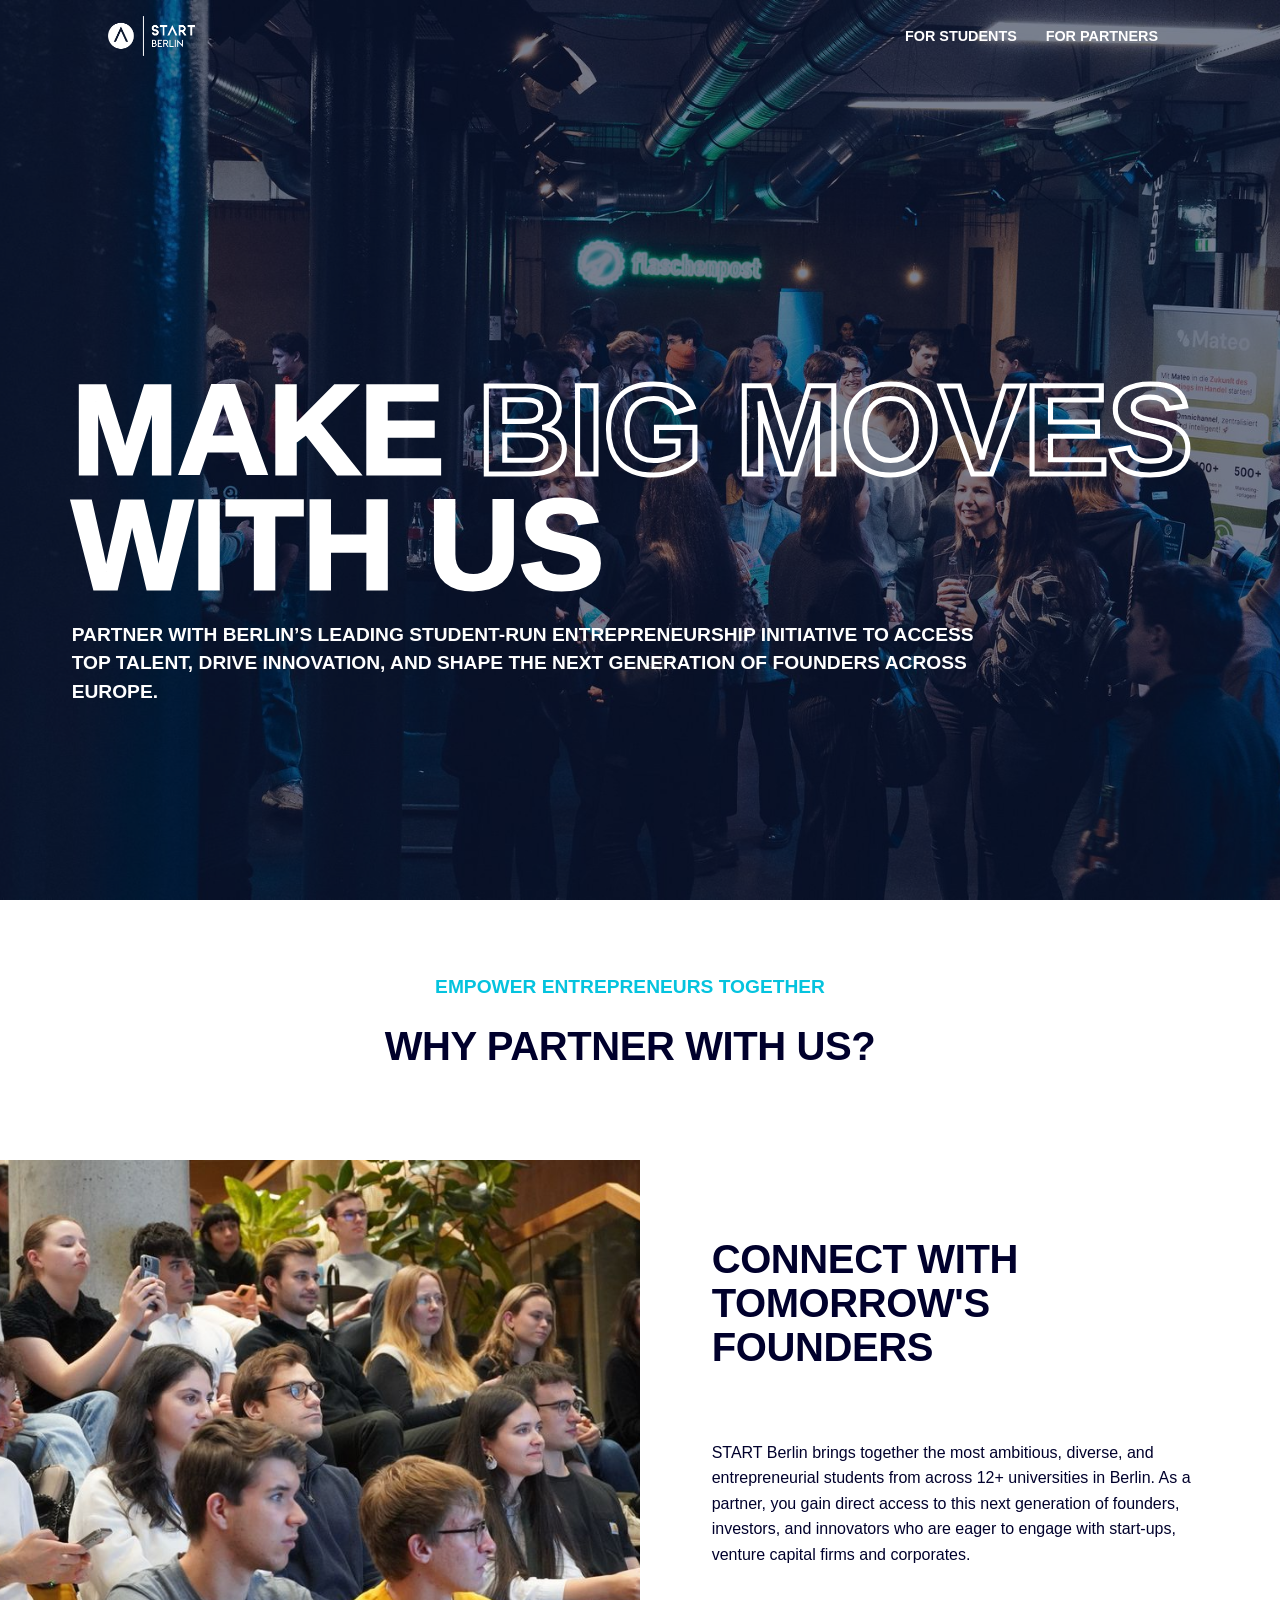
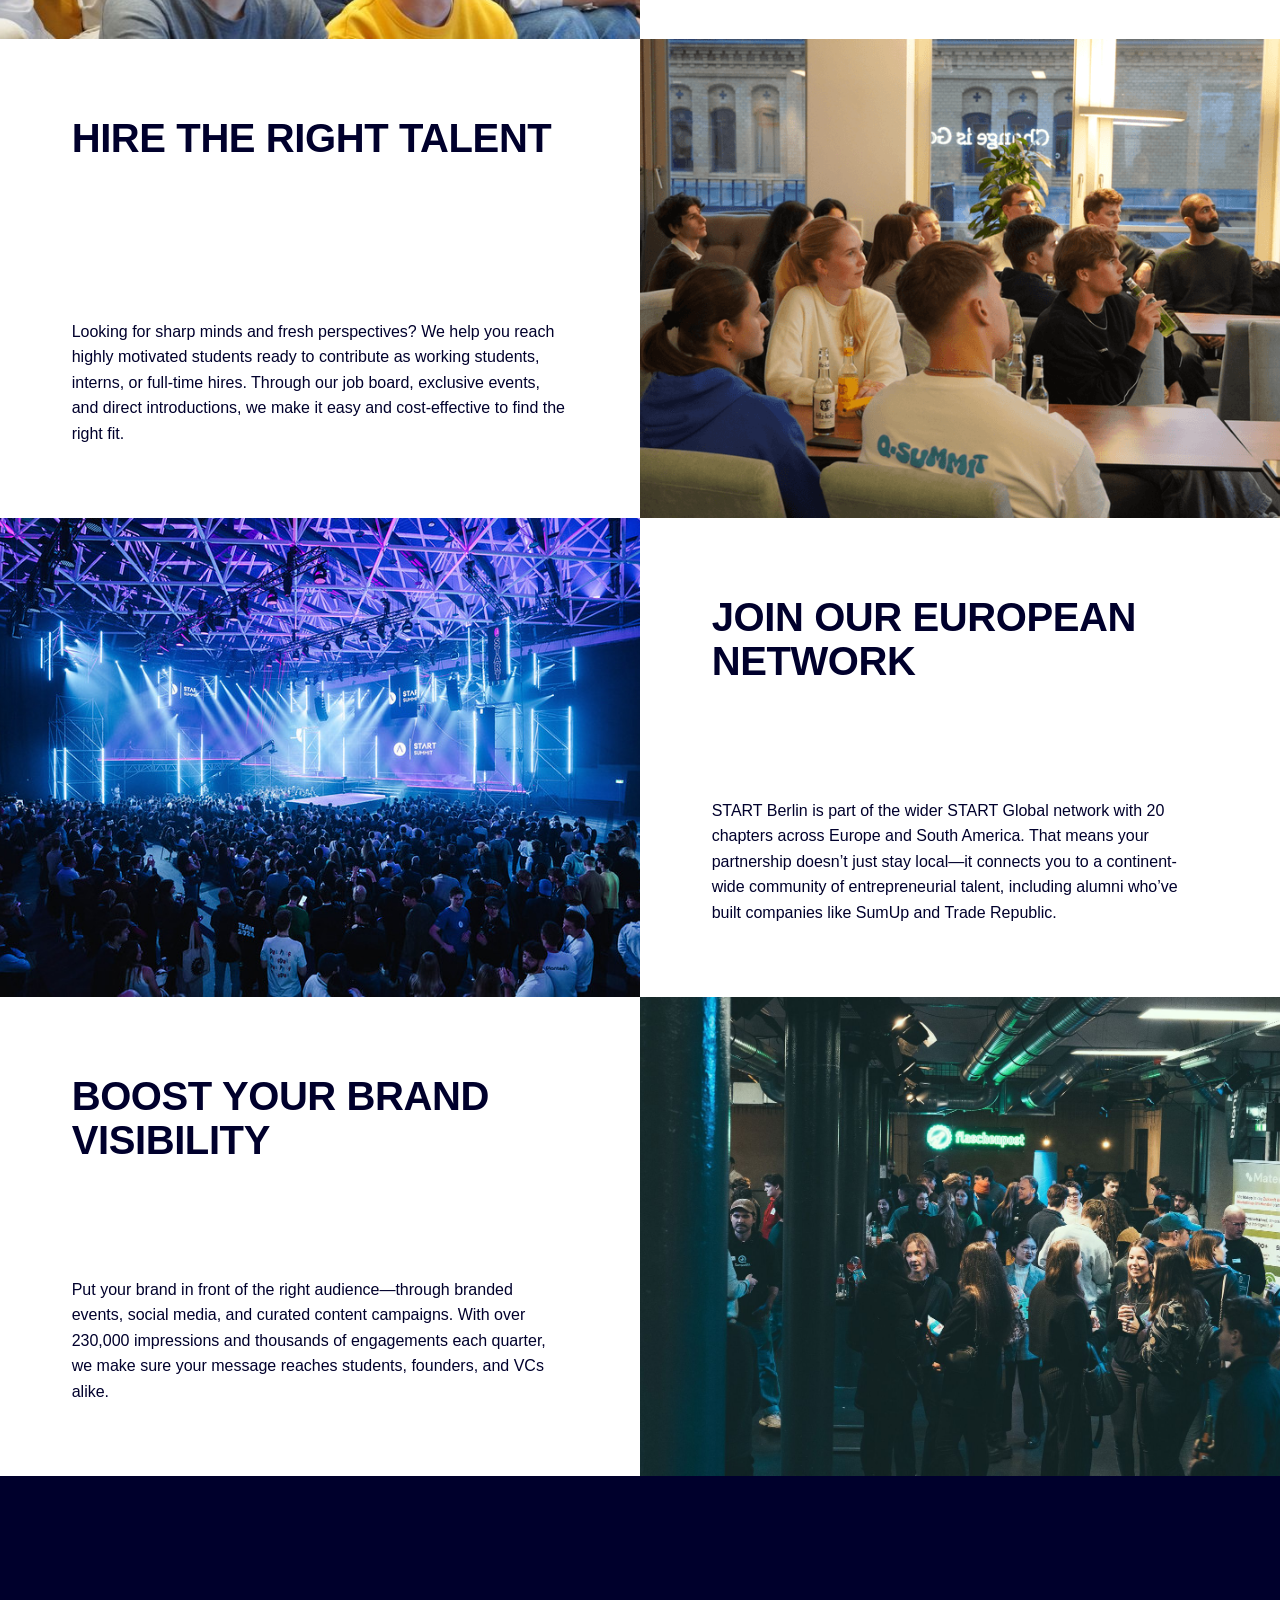
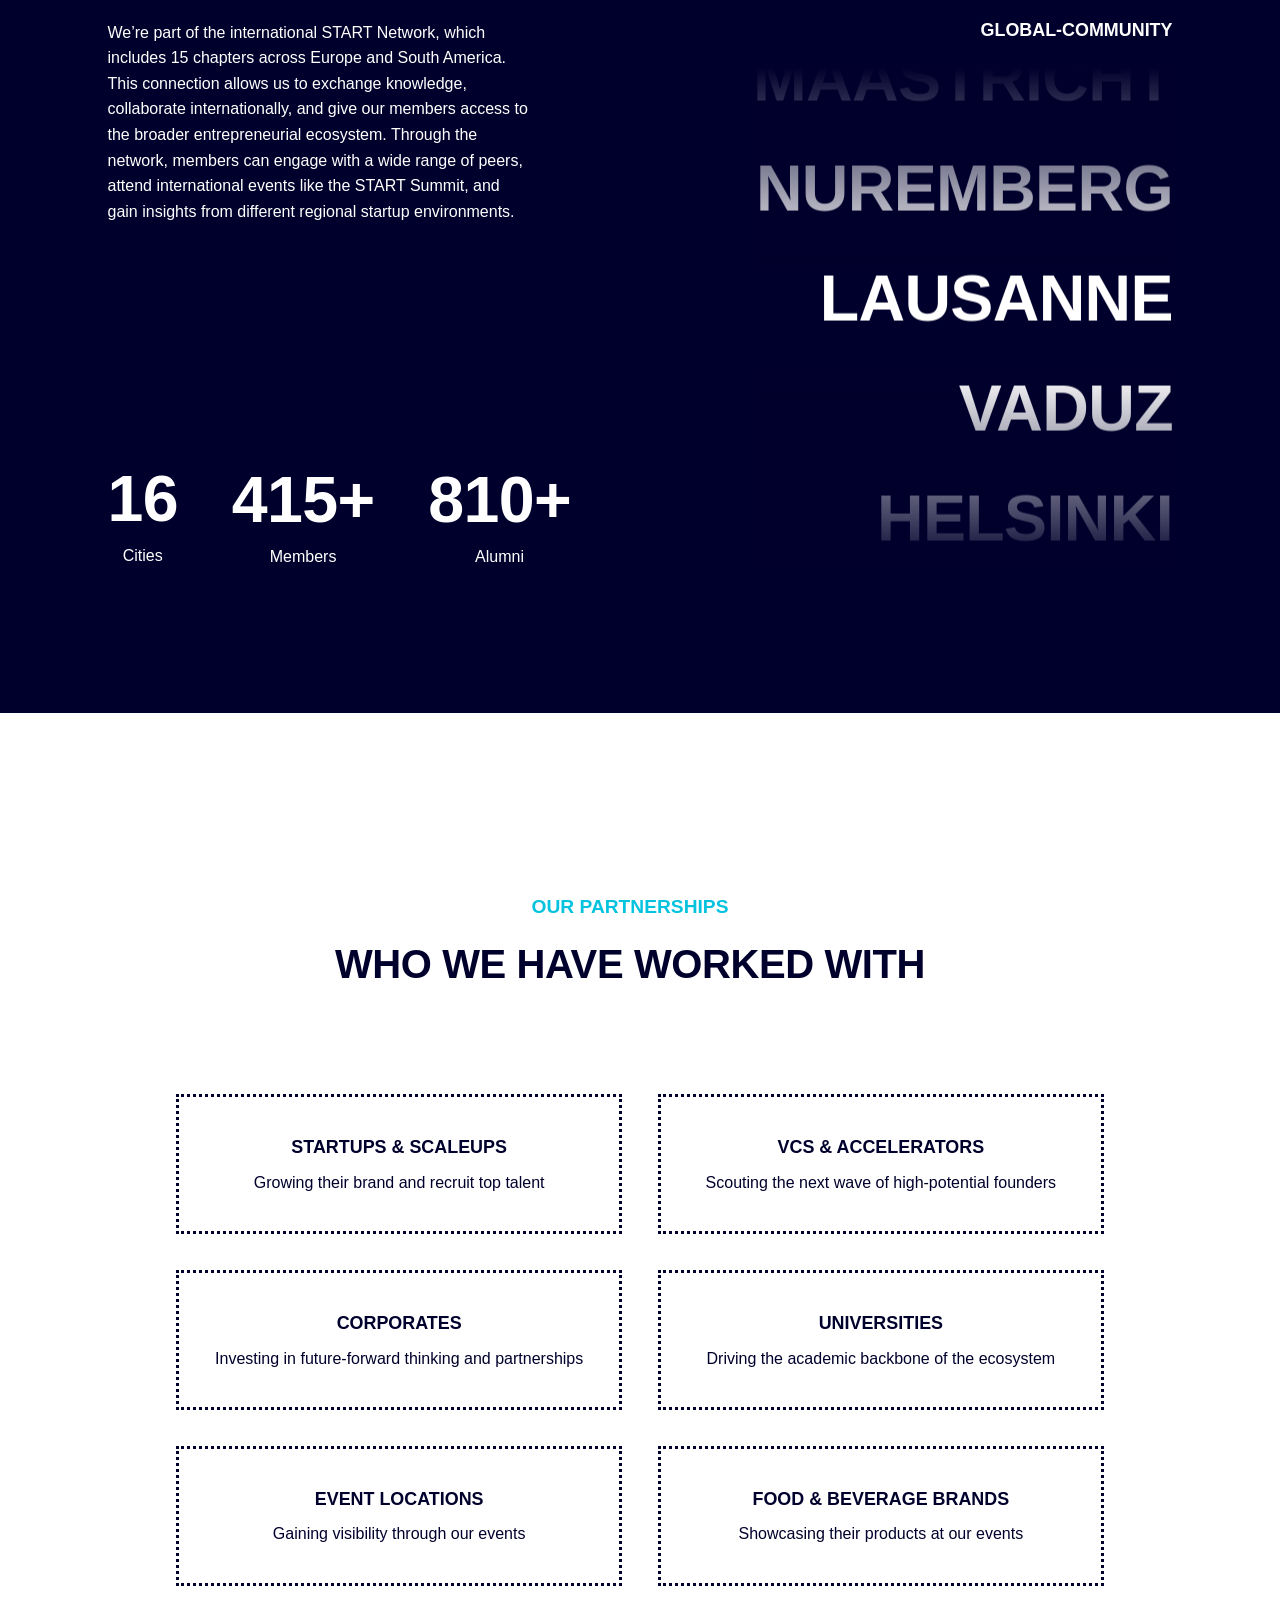
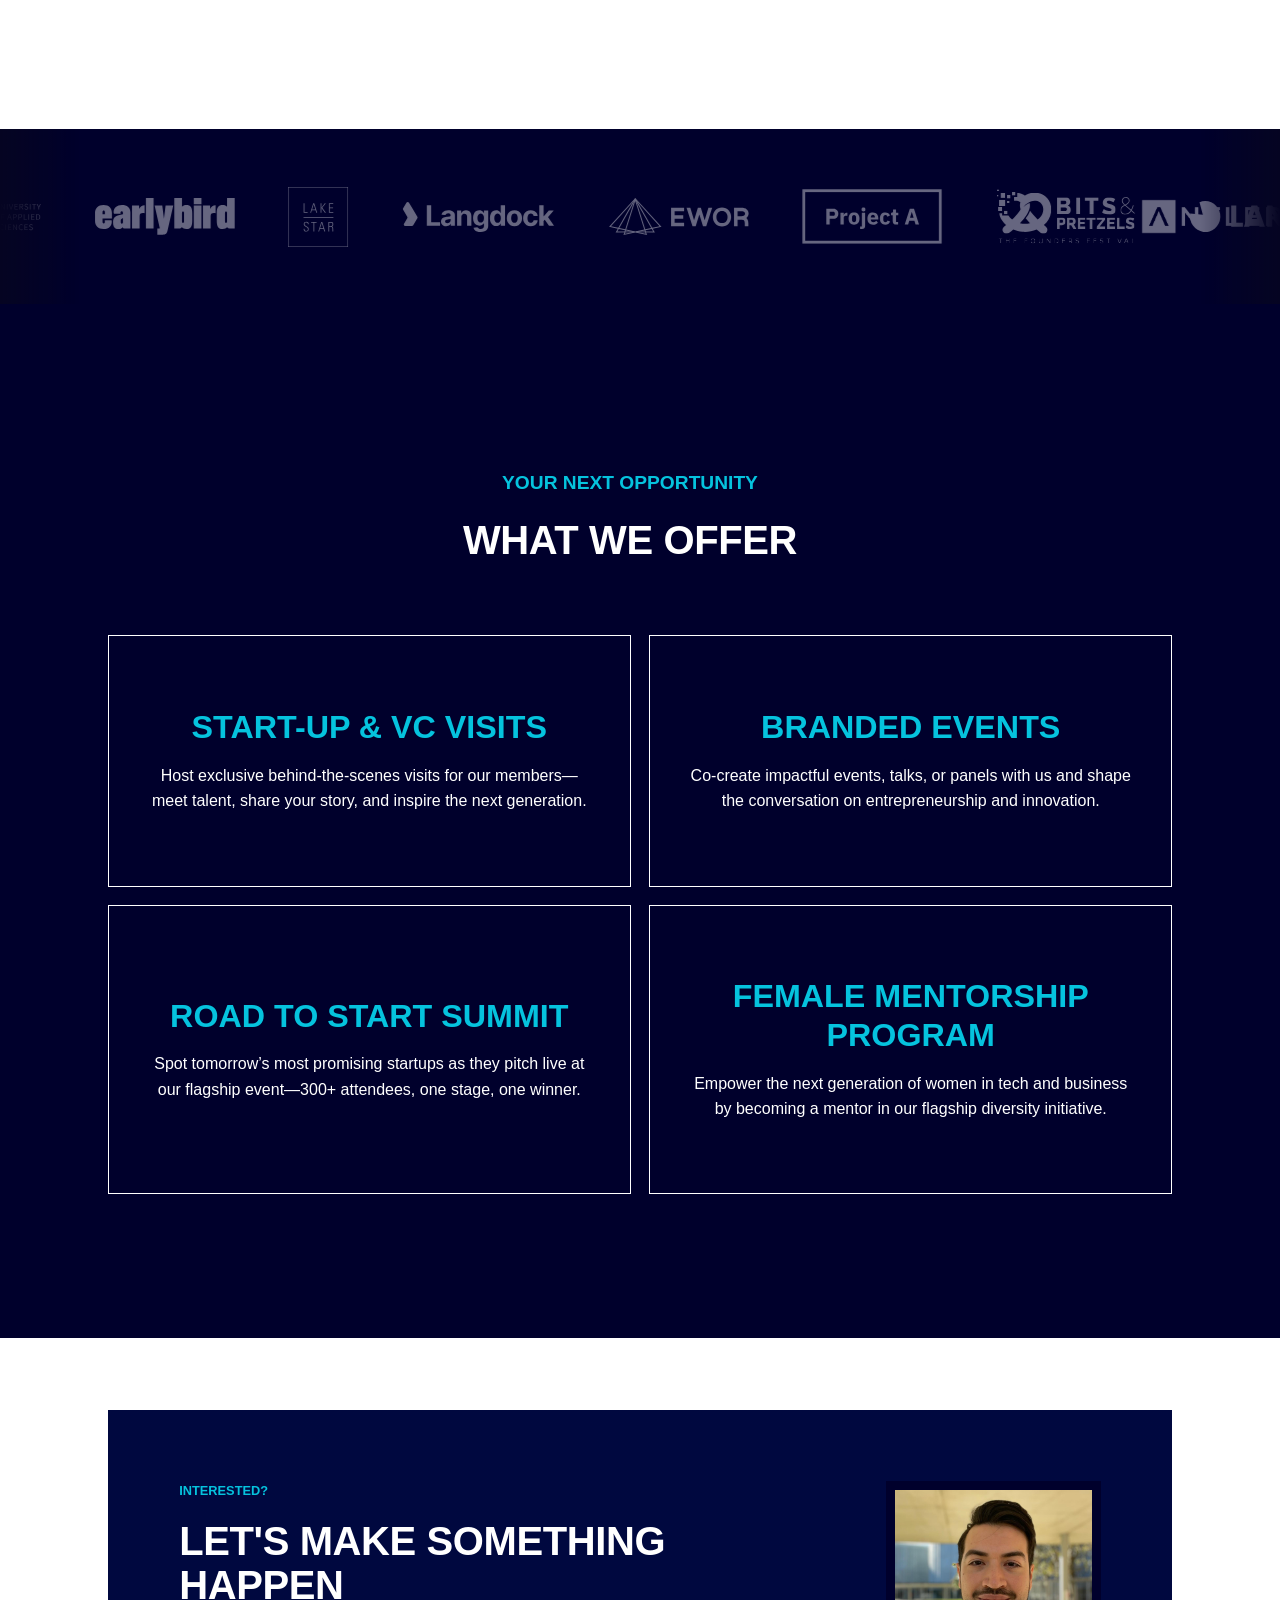
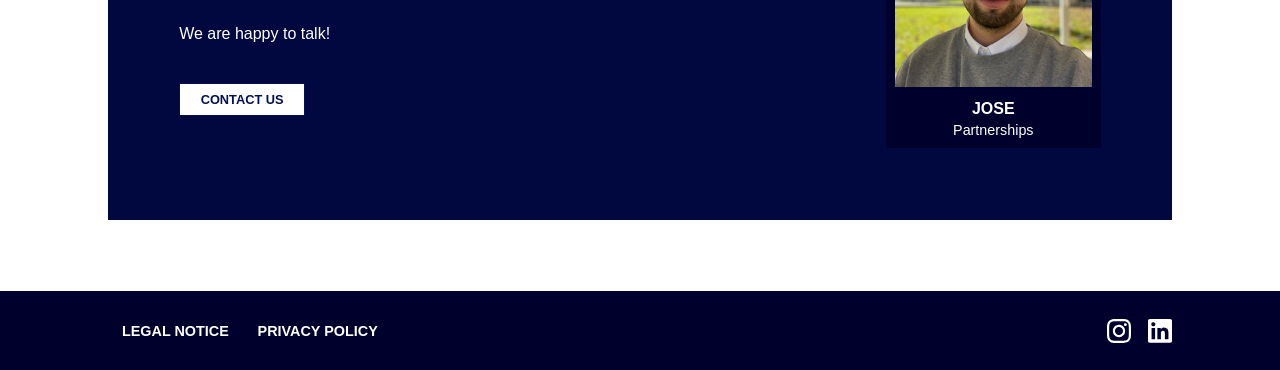
==== commit 10494752: "added code logo to website" ====
--- a/for-partners.html
+++ b/for-partners.html
@@ -1,5 +1,5 @@
 <!DOCTYPE html>
-<!-- Last Published: Wed Apr 08 2026 10:40:01 GMT+0000 (Coordinated Universal Time) --><html data-wf-domain="www.start-berlin.com" data-wf-page="68222c71dec791a815e98b56" data-wf-site="68222c71dec791a815e98b81" lang="en"><head><meta charset="utf-8"/><link crossorigin="anonymous" href="https://cdn.prod.website-files.com" rel="preconnect"/><title>Partner with START Berlin – Connect with the Next Generation of Entrepreneurs</title><meta content="Collaborate with START Berlin to support and engage with student innovators and future founders. Become a partner and shape the entrepreneurial ecosystem of tomorrow." name="description"/><meta content="Partner with START Berlin – Connect with the Next Generation of Entrepreneurs" property="og:title"/><meta content="Collaborate with START Berlin to support and engage with student innovators and future founders. Become a partner and shape the entrepreneurial ecosystem of tomorrow." property="og:description"/><meta content="https://cdn.prod.website-files.com/67a10b9744223ae7393ab0a5/67f2f44e8f1a9e96af254c8b_for-partners.png" property="og:image"/><meta content="Partner with START Berlin – Connect with the Next Generation of Entrepreneurs" property="twitter:title"/><meta content="Collaborate with START Berlin to support and engage with student innovators and future founders. Become a partner and shape the entrepreneurial ecosystem of tomorrow." property="twitter:description"/><meta content="https://cdn.prod.website-files.com/67a10b9744223ae7393ab0a5/67f2f44e8f1a9e96af254c8b_for-partners.png" property="twitter:image"/><meta content="website" property="og:type"/><meta content="summary_large_image" name="twitter:card"/><meta content="width=device-width, initial-scale=1" name="viewport"/><link crossorigin="anonymous" href="css/starts-trendy-site-d53066-7b065af696552.webflow.shared.6d04f7828.css" integrity="sha384-bQT3goD8VMu/61k4Zg4fFbnSFGC5sEo8d6y17cvhloiRb082Q8tePHIr3dM80TxU" rel="stylesheet" type="text/css"/><link href="https://fonts.googleapis.com" rel="preconnect"/><link crossorigin="anonymous" href="https://fonts.gstatic.com" rel="preconnect"/><script src="js/webfont.js" type="text/javascript"></script><script type="text/javascript">WebFont.load({  google: {    families: ["Merriweather:300,300italic,400,400italic,700,700italic,900,900italic"]  }});</script><script type="text/javascript">!function(o,c){var n=c.documentElement,t=" w-mod-";n.className+=t+"js",("ontouchstart"in o||o.DocumentTouch&&c instanceof DocumentTouch)&&(n.className+=t+"touch")}(window,document);</script><link href="images/68222c71dec791a815e98d6f_favicon-32x32.png" rel="shortcut icon" type="image/x-icon"/><link href="https://cdn.prod.website-files.com/68222c71dec791a815e98b81/68222c71dec791a815e98d70_webclip-256x256.png" rel="apple-touch-icon"/><link href="https://www.start-berlin.com/for-partners" rel="canonical"/><!-- Google Tag Manager -->
+<!-- Last Published: Fri May 08 2026 21:51:36 GMT+0000 (Coordinated Universal Time) --><html data-wf-domain="www.start-berlin.com" data-wf-page="68222c71dec791a815e98b56" data-wf-site="68222c71dec791a815e98b81" lang="en"><head><meta charset="utf-8"/><link crossorigin="anonymous" href="https://cdn.prod.website-files.com" rel="preconnect"/><title>Partner with START Berlin – Connect with the Next Generation of Entrepreneurs</title><meta content="Collaborate with START Berlin to support and engage with student innovators and future founders. Become a partner and shape the entrepreneurial ecosystem of tomorrow." name="description"/><meta content="Partner with START Berlin – Connect with the Next Generation of Entrepreneurs" property="og:title"/><meta content="Collaborate with START Berlin to support and engage with student innovators and future founders. Become a partner and shape the entrepreneurial ecosystem of tomorrow." property="og:description"/><meta content="https://cdn.prod.website-files.com/67a10b9744223ae7393ab0a5/67f2f44e8f1a9e96af254c8b_for-partners.png" property="og:image"/><meta content="Partner with START Berlin – Connect with the Next Generation of Entrepreneurs" property="twitter:title"/><meta content="Collaborate with START Berlin to support and engage with student innovators and future founders. Become a partner and shape the entrepreneurial ecosystem of tomorrow." property="twitter:description"/><meta content="https://cdn.prod.website-files.com/67a10b9744223ae7393ab0a5/67f2f44e8f1a9e96af254c8b_for-partners.png" property="twitter:image"/><meta content="website" property="og:type"/><meta content="summary_large_image" name="twitter:card"/><meta content="width=device-width, initial-scale=1" name="viewport"/><link crossorigin="anonymous" href="css/starts-trendy-site-d53066-7b065af696552.webflow.shared.0e22ffd75.css" integrity="sha384-DiL/11nIpgzdL4otoBC+TJQ3V0O08NBDWuMVw62BfwROX4k0jGsag08WST5Kzsg7" rel="stylesheet" type="text/css"/><link href="https://fonts.googleapis.com" rel="preconnect"/><link crossorigin="anonymous" href="https://fonts.gstatic.com" rel="preconnect"/><script src="js/webfont.js" type="text/javascript"></script><script type="text/javascript">WebFont.load({  google: {    families: ["Merriweather:300,300italic,400,400italic,700,700italic,900,900italic"]  }});</script><script type="text/javascript">!function(o,c){var n=c.documentElement,t=" w-mod-";n.className+=t+"js",("ontouchstart"in o||o.DocumentTouch&&c instanceof DocumentTouch)&&(n.className+=t+"touch")}(window,document);</script><link href="images/68222c71dec791a815e98d6f_favicon-32x32.png" rel="shortcut icon" type="image/x-icon"/><link href="https://cdn.prod.website-files.com/68222c71dec791a815e98b81/68222c71dec791a815e98d70_webclip-256x256.png" rel="apple-touch-icon"/><link href="https://www.start-berlin.com/for-partners" rel="canonical"/><!-- Google Tag Manager -->
 <script>(function(w,d,s,l,i){w[l]=w[l]||[];w[l].push({'gtm.start':
 new Date().getTime(),event:'gtm.js'});var f=d.getElementsByTagName(s)[0],
 j=d.createElement(s),dl=l!='dataLayer'?'&l='+l:'';j.async=true;j.src=
@@ -15,7 +15,7 @@
 		ui_host: 'https://eu.posthog.com',
         person_profiles: 'always', // or 'always' to create profiles for anonymous users as well
     })
-</script><script async="" src="js/embed.js"></script></head><body class="body"><section class="hero-subpage"><div class="navbar w-nav" data-animation="default" data-collapse="medium" data-duration="400" data-easing="ease" data-easing2="ease" role="banner"><a class="link-block-4 w-inline-block" href="join-start-berlin.html"><div class="banner-message-2"><div class="banner-content-wrapper"><div class="banner-content-container"><div class="text-13">applications open uNTIL apr. 26th 2026</div></div><div class="banner-content-container"><div class="text-13">applications open uNTIL apr. 26th 2026</div></div><div class="banner-content-container"><div class="text-13">applications open uNTIL apr. 26th 2026</div></div><div class="banner-content-container"><div class="text-13">applications open uNTIL apr. 26th 2026</div></div><div class="banner-content-container"><div class="text-13">applications open uNTIL apr. 26th 2026</div></div><div class="banner-content-container"><div class="text-13">applications open uNTIL apr. 26th 2026</div></div><div class="banner-content-container"><div class="text-13">applications open uNTIL apr. 26th 2026</div></div><div class="banner-content-container"><div class="text-13">applications open uNTIL apr. 26th 2026</div></div></div></div></a><section class="nav-wrapper"><a class="w-inline-block" href=""><img alt="" class="image-16" loading="lazy" src="images/68222c71dec791a815e98d60_START_berlin_white.png"/></a><nav class="nav-menu w-nav-menu" role="navigation"><div class="nav-link-wrapper"><a class="cta3 w-nav-link" href="for-students.html">for students</a><a aria-current="page" class="cta3 w-nav-link w--current" href="for-partners.html">for partners</a><a class="cta3 hidden-application w-nav-link" href="#">Join us</a><a class="button w-button" href="https://buy.stripe.com/6oE16k2dg6gz3n2145" target="_blank">DONATE</a></div><div class="nav-btn-icons-wrapper"><div class="social-icon-wrapper"><a class="w-inline-block" href="https://www.instagram.com/start_berlin/" target="_blank"><img alt="" class="footer-social-icon" height="24" loading="lazy" src="images/68222c71dec791a815e98c29_socialmedia-instagram-white.svg" width="24"/></a><a class="w-inline-block" href="https://linkedin.com/company/start-berlin-e-v-" target="_blank"><img alt="" class="footer-social-icon" height="24" loading="lazy" src="images/68222c71dec791a815e98c2b_socialmedia-linkedin-white.svg" width="24"/></a></div><a class="btn-tertiary show-tb-mb bg apply w-button" href="#">Apply now</a><a class="btn-tertiary show-tb-mb bg hide-apply w-button" href="#tally-open=w7WY0a&amp;tally-width=400&amp;tally-emoji-text=👋">contact</a></div><div class="nav-menu-overlay"></div></nav><div class="menu-button w-nav-button"><img alt="" class="icon-burger" loading="lazy" src="images/68222c71dec791a815e98c2d_icon-burger-white.svg"/></div></section></div><div class="hero-sub-content"><div class="hero-sub-content-wrapper"><div class="headline-wrapper" data-w-id="2a58803d-72a7-7b16-4a81-765d9855e809" style="opacity:0"><h1 class="h1">make <span class="span-outline">big moves</span> with us</h1></div><p class="s2 hero-sub" data-w-id="2a58803d-72a7-7b16-4a81-765d9855e80e" style="opacity:0"><strong>Partner with Berlin’s leading student-run entrepreneurship initiative to access top talent, drive innovation, and shape the next generation of founders across Europe.</strong></p></div></div><div class="hero-logo-banner"><img alt="" class="logo" height="50.67720413208008" loading="lazy" src="images/68222c71dec791a815e98bd7_logo.svg" width="64"/><img alt="" class="logo" height="27.999713897705078" loading="lazy" src="images/68222c71dec791a815e98c1a_logo.svg" width="170"/><img alt="" class="logo" height="41.10892105102539" loading="lazy" src="images/68222c71dec791a815e98bd2_logo.svg" width="136"/><img alt="" class="logo" height="33.436988830566406" loading="lazy" src="images/68222c71dec791a815e98c2c_logo.svg" width="120"/><img alt="" class="logo" height="34.75862121582031" loading="lazy" src="images/68222c71dec791a815e98bb6_logo.svg" width="112"/><img alt="" class="logo" height="15.455826759338379" loading="lazy" src="images/68222c71dec791a815e98bb5_logo.svg" width="103.99986267089844"/><img alt="" class="logo" height="30" loading="lazy" src="images/68222c71dec791a815e98bd9_logo.svg" width="64"/><img alt="" class="logo" height="43.69020080566406" loading="lazy" src="images/68222c71dec791a815e98bf5_logo.svg" width="104"/></div><div class="hero-bg-img-wrapper full-width"><img alt="" class="hero-bg-img" loading="lazy" sizes="(max-width: 3096px) 100vw, 3096px" src="images/68222c71dec791a815e98d89_Copy_of_RTSS25_153.jpg" srcset="images/68222c71dec791a815e98d89_Copy%20of%20RTSS25_153-p-500.jpg 500w, images/68222c71dec791a815e98d89_Copy%20of%20RTSS25_153-p-800.jpg 800w, images/68222c71dec791a815e98d89_Copy%20of%20RTSS25_153-p-1080.jpg 1080w, images/68222c71dec791a815e98d89_Copy%20of%20RTSS25_153-p-1600.jpg 1600w, images/68222c71dec791a815e98d89_Copy%20of%20RTSS25_153-p-2000.jpg 2000w, images/68222c71dec791a815e98d89_Copy%20of%20RTSS25_153-p-2600.jpg 2600w, images/68222c71dec791a815e98d89_Copy_of_RTSS25_153.jpg 3096w"/><div class="her-bg-overlay"></div></div></section><section class="section-benefits"><div class="s2-h2-wrapper spacing"><div class="s2 color center"><strong>empower entrepreneurs together</strong></div><h1 class="h2 center">why partner with us?</h1></div><div class="_50-50-element"><img alt="" class="_50-50-img" height="479" loading="lazy" sizes="(max-width: 767px) 100vw, 720px" src="images/68222c71dec791a815e98d6a_DSC03754_Large.jpeg" srcset="images/68222c71dec791a815e98d6a_DSC03754%20Large-p-500.jpeg 500w, images/68222c71dec791a815e98d6a_DSC03754%20Large-p-800.jpeg 800w, images/68222c71dec791a815e98d6a_DSC03754%20Large-p-1080.jpeg 1080w, images/68222c71dec791a815e98d6a_DSC03754_Large.jpeg 1280w" width="720"/><div class="_50-50-frame padding-right"><h1 class="h2">connect with tomorrow's founders<br/></h1><div class="p1-textlink-wrapper"><p class="p1">START Berlin brings together the most ambitious, diverse, and entrepreneurial students from across 12+ universities in Berlin. As a partner, you gain direct access to this next generation of founders, investors, and innovators who are eager to engage with start-ups, venture capital firms and corporates.</p></div></div></div><div class="_50-50-element _50-50-reverse"><img alt="" class="_50-50-img" height="479" loading="lazy" sizes="(max-width: 767px) 100vw, 720px" src="images/68222c71dec791a815e98d62_DSC03244.png" srcset="images/68222c71dec791a815e98d62_DSC03244-p-500.png 500w, images/68222c71dec791a815e98d62_DSC03244-p-800.png 800w, images/68222c71dec791a815e98d62_DSC03244-p-1080.png 1080w, images/68222c71dec791a815e98d62_DSC03244-p-1600.png 1600w, images/68222c71dec791a815e98d62_DSC03244.png 2000w" width="720"/><div class="_50-50-frame padding-right"><h1 class="h2">hire the right talent<br/></h1><div class="p1-textlink-wrapper"><p class="p1">Looking for sharp minds and fresh perspectives? We help you reach highly motivated students ready to contribute as working students, interns, or full-time hires. Through our job board, exclusive events, and direct introductions, we make it easy and cost-effective to find the right fit.</p></div></div></div><div class="_50-50-element"><img alt="" class="_50-50-img" height="479" loading="lazy" sizes="(max-width: 767px) 100vw, 720px" src="images/68222c71dec791a815e98d0f_53615930527_63434edbb9_c.jpg" srcset="images/68222c71dec791a815e98d0f_53615930527_63434edbb9_c-p-500.jpg 500w, images/68222c71dec791a815e98d0f_53615930527_63434edbb9_c.jpg 799w" width="720"/><div class="_50-50-frame padding-right"><h1 class="h2">join our european network<br/></h1><div class="p1-textlink-wrapper"><p class="p1">START Berlin is part of the wider START Global network with 20 chapters across Europe and South America. That means your partnership doesn’t just stay local—it connects you to a continent-wide community of entrepreneurial talent, including alumni who’ve built companies like SumUp and Trade Republic.</p></div></div></div><div class="_50-50-element _50-50-reverse"><img alt="" class="_50-50-img" height="479" loading="lazy" sizes="(max-width: 767px) 100vw, 720px" src="images/68222c71dec791a815e98d89_Copy_of_RTSS25_153.jpg" srcset="images/68222c71dec791a815e98d89_Copy%20of%20RTSS25_153-p-500.jpg 500w, images/68222c71dec791a815e98d89_Copy%20of%20RTSS25_153-p-800.jpg 800w, images/68222c71dec791a815e98d89_Copy%20of%20RTSS25_153-p-1080.jpg 1080w, images/68222c71dec791a815e98d89_Copy%20of%20RTSS25_153-p-1600.jpg 1600w, images/68222c71dec791a815e98d89_Copy%20of%20RTSS25_153-p-2000.jpg 2000w, images/68222c71dec791a815e98d89_Copy%20of%20RTSS25_153-p-2600.jpg 2600w, images/68222c71dec791a815e98d89_Copy_of_RTSS25_153.jpg 3096w" width="720"/><div class="_50-50-frame padding-right"><h1 class="h2">boost your brand visibility<br/></h1><div class="p1-textlink-wrapper"><p class="p1">Put your brand in front of the right audience—through branded events, social media, and curated content campaigns. With over 230,000 impressions and thousands of engagements each quarter, we make sure your message reaches students, founders, and VCs alike.</p></div></div></div></section><section class="section-network"><div class="network-wrapper"><div class="network-text-wrapper"><p class="p1 white">We’re part of the international START Network, which includes 15 chapters across Europe and South America. This connection allows us to exchange knowledge, collaborate internationally, and give our members access to the broader entrepreneurial ecosystem. Through the network, members can engage with a wide range of peers, attend international events like the START Summit, and gain insights from different regional startup environments.</p><div class="network-numbers-wrapper"><div class="number-wrapper"><h1 class="h2 white xl" id="cities">20</h1><p class="p1 white">Cities</p></div><div class="number-wrapper"><h1 class="h2 white xl"><span id="members">500</span>+</h1><p class="p1 white">Members</p></div><div class="number-wrapper"><h1 class="h2 white xl"><span id="alumni">1000</span>+</h1><p class="p1 white">Alumni</p></div></div></div><div class="network-chapter-wrapper"><div class="s1">global-community</div><div class="network-cities-wrapper"><div class="network-city-animation"><div class="network-cities"><h1 class="h2 white xl">Barcelona</h1><h1 class="h2 white xl">Lisbon</h1><h1 class="h2 white xl">maastricht</h1><h1 class="h2 white xl">nuremberg</h1><h1 class="h2 white xl">Lausanne</h1><h1 class="h2 white xl">Vaduz</h1><h1 class="h2 white xl">Helsinki</h1><h1 class="h2 white xl">berlin</h1><h1 class="h2 white xl">st. gallen</h1><h1 class="h2 white xl">stuttgart</h1><h1 class="h2 white xl">hamburg</h1><h1 class="h2 white xl">paris</h1><h1 class="h2 white xl">Bogotá</h1><h1 class="h2 white xl">Quito</h1><h1 class="h2 white xl">Lima</h1><h1 class="h2 white xl hidden">munich</h1></div><div class="network-cities"><h1 class="h2 white xl">Barcelona</h1><h1 class="h2 white xl">Lisbon</h1><h1 class="h2 white xl">maastricht</h1><h1 class="h2 white xl">nuremberg</h1><h1 class="h2 white xl">Lausanne</h1><h1 class="h2 white xl">Vaduz</h1><h1 class="h2 white xl">Helsinki</h1><h1 class="h2 white xl">berlin</h1><h1 class="h2 white xl">st. gallen</h1><h1 class="h2 white xl">stuttgart</h1><h1 class="h2 white xl">hamburg</h1><h1 class="h2 white xl">paris</h1><h1 class="h2 white xl">Bogotá</h1><h1 class="h2 white xl">Quito</h1><h1 class="h2 white xl">Lima</h1><h1 class="h2 white xl hidden">munich</h1></div></div><div class="network-cities-overlay"></div></div></div></div></section><section class="logo-section"><h1 class="h2">Partner logo banner<br/></h1></section><section class="section-who-we-work-with"><div class="s2-h2-wrapper spacing"><div class="s2 color center main">OUR partnerships</div><h1 class="h2 center">who we HAVE workED with</h1></div><div class="partner-types"><div class="partner-types-wrapper"><div class="partnership-wrapper"><div class="partner-types-s2">startups &amp; scaleups</div><div class="p1 dark center">Growing their brand and recruit top talent</div></div></div><div class="partner-types-wrapper"><div class="partnership-wrapper"><div class="partner-types-s2">VCs &amp; accelerators</div><div class="p1 dark center">Scouting the next wave of high-potential founders</div></div></div><div class="partner-types-wrapper"><div class="partnership-wrapper"><div class="s2 partner-types-s2">corporates</div><div class="p1 dark center">Investing in future-forward thinking and partnerships</div></div></div><div class="partner-types-wrapper"><div class="partnership-wrapper"><div class="partner-types-s2">universities</div><div class="p1 dark center">Driving the academic backbone of the ecosystem</div></div></div><div class="partner-types-wrapper"><div class="partnership-wrapper"><div class="partner-types-s2">event locations</div><div class="p1 dark center">Gaining visibility through our events</div></div></div><div class="partner-types-wrapper"><div class="partnership-wrapper"><div class="partner-types-s2">food &amp; beverage brands</div><div class="p1 dark center">Showcasing their products at our events</div></div></div></div><div class="alumni-logo-banner"><img alt="" class="alumni-logo" height="32.632164001464844" loading="lazy" src="images/68222c71dec791a815e98bbb_Vectors-Wrapper.svg" width="112"/><img alt="" class="alumni-logo" height="20.98015022277832" loading="lazy" src="images/68222c71dec791a815e98c05_Vectors-Wrapper.svg" width="96"/><img alt="" class="alumni-logo" height="25.116281509399414" loading="lazy" src="images/68222c71dec791a815e98bfe_Vectors-Wrapper.svg" width="120"/><img alt="" class="alumni-logo" height="42.88807678222656" loading="lazy" src="images/68222c71dec791a815e98c1d_Vectors-Wrapper.svg" width="104"/><img alt="" class="alumni-logo" height="36.332191467285156" loading="lazy" src="images/68222c71dec791a815e98bb1_Vectors-Wrapper.svg" width="160"/><img alt="" class="alumni-logo" height="28.9603328704834" loading="lazy" src="images/68222c71dec791a815e98bd1_Vectors-Wrapper.svg" width="136"/><img alt="" class="alumni-logo" height="50.80196762084961" loading="lazy" src="images/68222c71dec791a815e98ce2_5eb3c929c8c4590004435152.png" width="80"/><img alt="" class="alumni-logo" height="22.646228790283203" loading="lazy" src="images/68222c71dec791a815e98bae_Vectors-Wrapper.svg" width="104"/><img alt="" class="alumni-logo" height="21.95121955871582" loading="lazy" src="images/68222c71dec791a815e98ba4_Vectors-Wrapper.svg" width="72"/></div></section><div class="logos-content"><div class="logos-container"><div class="logos-row"><img alt="" class="partner-logo" loading="eager" src="images/68222c71dec791a815e98d7d_earlybird.svg"/><img alt="" class="partner-logo small" loading="eager" src="images/68222c71dec791a815e98d85_lakestar.svg"/><img alt="" class="partner-logo large" loading="eager" src="images/68222c71dec791a815e98d74_langdock.svg"/><img alt="" class="partner-logo" loading="eager" src="images/68222c71dec791a815e98d77_ewor.svg"/><img alt="" class="partner-logo" loading="eager" src="images/68222c71dec791a815e98d80_project-a.svg"/><img alt="" class="partner-logo" loading="eager" src="images/68222c71dec791a815e98d72_bits-and-pretzels.svg"/><img alt="" class="partner-logo" loading="eager" src="images/68222c71dec791a815e98d79_lanch.svg"/></div><div class="logos-row"><img alt="" class="partner-logo" loading="eager" sizes="(max-width: 4001px) 100vw, 4001px" src="images/68222c71dec791a815e98d84_antler.png" srcset="images/68222c71dec791a815e98d84_antler-p-500.png 500w, images/68222c71dec791a815e98d84_antler-p-800.png 800w, images/68222c71dec791a815e98d84_antler-p-1080.png 1080w, images/68222c71dec791a815e98d84_antler-p-1600.png 1600w, images/68222c71dec791a815e98d84_antler-p-2000.png 2000w, images/68222c71dec791a815e98d84_antler-p-2600.png 2600w, images/68222c71dec791a815e98d84_antler-p-3200.png 3200w, images/68222c71dec791a815e98d84_antler.png 4001w"/><img alt="" class="partner-logo small" loading="eager" src="images/68222c71dec791a815e98d83_hu.png"/><img alt="" class="partner-logo medium" loading="eager" src="images/68222c71dec791a815e98d73_rows.svg"/><img alt="" class="partner-logo medium" loading="eager" src="images/68222c71dec791a815e98d7c_velsa.svg"/><img alt="" class="partner-logo medium" loading="eager" src="images/68222c71dec791a815e98d81_sap.png"/><img alt="" class="partner-logo medium" loading="eager" sizes="(max-width: 687px) 100vw, 687px" src="images/68222c71dec791a815e98d76_fomo.png" srcset="images/68222c71dec791a815e98d76_fomo-p-500.png 500w, images/68222c71dec791a815e98d76_fomo.png 687w"/><img alt="" class="partner-logo large" loading="eager" src="images/68222c71dec791a815e98d82_st-gallen.svg"/></div><div class="logos-row"><img alt="" class="partner-logo" loading="eager" src="images/68222c71dec791a815e98d7e_atlantic-labs.svg"/><img alt="" class="partner-logo" loading="eager" src="images/68222c71dec791a815e98d7f_ey.svg"/><img alt="" class="partner-logo" loading="eager" src="images/68222c71dec791a815e98d78_koro.svg"/><img alt="" class="partner-logo" loading="eager" sizes="(max-width: 533px) 100vw, 533px" src="images/68222c71dec791a815e98d75_edge-workspaces.png" srcset="images/68222c71dec791a815e98d75_edge-workspaces-p-500.png 500w, images/68222c71dec791a815e98d75_edge-workspaces.png 533w"/><img alt="" class="partner-logo" loading="eager" src="images/68222c71dec791a815e98d71_lexmea.svg"/><img alt="" class="partner-logo" loading="eager" src="images/68222c71dec791a815e98d7b_handpicked.svg"/><img alt="" class="partner-logo" loading="eager" src="images/68222c71dec791a815e98d7a_flaschenpost.svg"/></div><div class="logos-gradient is-inverted"></div><div class="logos-gradient"></div></div></div><section class="section-portfolio"><div class="s2-h2-wrapper"><div class="s2 color">what we create<br/></div><h2 class="h2">check out<br/>‍‍<span class="span-outline">our startups</span></h2></div><a class="cta2" href="for-students.html">view our portfolio</a><div class="portfolio-wrapper"><img alt="" class="portfolio-thumb" loading="lazy" src="images/placeholder.60f9b1840c.svg"/><img alt="" class="portfolio-thumb" loading="lazy" src="images/placeholder.60f9b1840c.svg"/><img alt="" class="portfolio-thumb" loading="lazy" src="images/placeholder.60f9b1840c.svg"/><img alt="" class="portfolio-thumb" loading="lazy" src="images/placeholder.60f9b1840c.svg"/></div></section><section class="section-value-proposition"><div class="s2-h2-wrapper"><div class="s2 color center">your NEXT OPPORTUNITY</div><h1 class="h2 white center">what we offer</h1></div><div class="value-prop-numbers-wrapper"><div class="offering-card _1"><h2 class="h3 color">START-UP &amp; VC Visits</h2><div class="p1 white center">Host exclusive behind-the-scenes visits for our members—meet talent, share your story, and inspire the next generation.</div></div><div class="offering-card _2"><h2 class="h3 color">branded events</h2><div class="p1 white center">Co-create impactful events, talks, or panels with us and shape the conversation on entrepreneurship and innovation.</div></div><div class="offering-card _3" id="w-node-_57968452-926f-c9f5-05da-dc3105302012-15e98b56"><h2 class="h3 color">ROAD TO START SUMMIT</h2><div class="p1 white center">Spot tomorrow’s most promising startups as they pitch live at our flagship event—300+ attendees, one stage, one winner.</div></div><div class="offering-card _4"><h2 class="h3 color">FEMALE MENTORSHIP PROGRAM</h2><div class="p1 white center">Empower the next generation of women in tech and business by becoming a mentor in our flagship diversity initiative.</div></div></div></section><section class="partner-testemonials"><div class="partner-testemonial-wrapper"><p class="p1 partner">At START Munich, I laid the foundation for my current network. From this starting point, I built several companies, invested in more than 80 start-ups and helped set up Bits &amp; Pretzels.</p><div class="partner-wrapper"><div class="partner-photo"></div><div class="name-wrapper"><div class="s2 color">Felix Haas</div><div class="p2 dark-navy">Co-Founder IDnow, Host Bits &amp; Pretzels</div></div></div></div><img alt="" class="quotationmark" loading="lazy" src="images/68222c71dec791a815e98ccc_“.svg"/></section><section class="lead-magnet"><div class="_50-50-element"><div class="_50-50div"><img alt="" class="_50-50div-img blur" height="479" loading="lazy" sizes="(max-width: 767px) 100vw, 720px" src="images/68222c71dec791a815e98ce0_Landscape-Brochure-Mockup-6.jpg" srcset="images/68222c71dec791a815e98ce0_Landscape-Brochure-Mockup-6-p-500.jpg 500w, images/68222c71dec791a815e98ce0_Landscape-Brochure-Mockup-6-p-800.jpg 800w, images/68222c71dec791a815e98ce0_Landscape-Brochure-Mockup-6-p-1080.jpg 1080w, images/68222c71dec791a815e98ce0_Landscape-Brochure-Mockup-6-p-1600.jpg 1600w, images/68222c71dec791a815e98ce0_Landscape-Brochure-Mockup-6.jpg 2000w" width="720"/><img alt="" class="_50-50div-img" height="479" loading="lazy" sizes="(max-width: 767px) 100vw, 720px" src="images/68222c71dec791a815e98ce0_Landscape-Brochure-Mockup-6.jpg" srcset="images/68222c71dec791a815e98ce0_Landscape-Brochure-Mockup-6-p-500.jpg 500w, images/68222c71dec791a815e98ce0_Landscape-Brochure-Mockup-6-p-800.jpg 800w, images/68222c71dec791a815e98ce0_Landscape-Brochure-Mockup-6-p-1080.jpg 1080w, images/68222c71dec791a815e98ce0_Landscape-Brochure-Mockup-6-p-1600.jpg 1600w, images/68222c71dec791a815e98ce0_Landscape-Brochure-Mockup-6.jpg 2000w" width="720"/></div><div class="_50-50-frame"><h1 class="h2">wanna learn more about us?<br/></h1><div class="p1-textlink-wrapper"><p class="p1"><a href="#">Download</a> our Pitchdeck/Infobrochure to get exclusive insights about our community, etc. bla bla</p><div class="form-block w-form"><form class="form" data-name="Email Form" data-wf-element-id="c1a40061-9b45-a37a-55e4-203062112786" data-wf-page-id="68222c71dec791a815e98b56" id="email-form" method="get" name="email-form"><label class="p1" for="email">Enter your Email Address</label><div class="form-wrapper"><input class="text-field w-input" data-name="Email" id="email" maxlength="256" name="email" placeholder="" required="" type="email"/><input class="submit-button w-button" data-wait="Please wait..." type="submit" value="Submit"/></div></form><div class="w-form-done"><div>Thank you! Your submission has been received!</div></div><div class="w-form-fail"><div>Oops! Something went wrong while submitting the form.</div></div></div></div></div></div></section><section class="section-contact"><div class="contact-card contact-person"><div class="contact-card-50"><div class="s2-h2-p1-wrapper"><div class="s2 color">INTERESTED?</div><h3 class="h2 white left">let's make something happen</h3><p class="p1 light">We are happy to talk!</p></div><a class="btn-tertiary _2xl w-button" href="#tally-open=w7EQzP&amp;tally-layout=modal&amp;tally-width=700&amp;tally-emoji-text=👋&amp;tally-emoji-animation=wave&amp;tally-auto-close=10000&amp;tally-custom-form-url=https%3A%2F%2Fforms.start-berlin.com%2Fcontact">CONTACT US</a></div><div class="contact-card-50"><div class="board-card contact"><img alt="" class="board-photo" loading="lazy" sizes="(max-width: 1200px) 100vw, 1200px" src="images/68222c71dec791a815e98d65_Jose_Partnership.jpg" srcset="images/68222c71dec791a815e98d65_13d493ce5c5c47bde8518a970cb2889e_Jose_Partnership-p-500.jpg 500w, images/68222c71dec791a815e98d65_13d493ce5c5c47bde8518a970cb2889e_Jose_Partnership-p-800.jpg 800w, images/68222c71dec791a815e98d65_13d493ce5c5c47bde8518a970cb2889e_Jose_Partnership-p-1080.jpg 1080w, images/68222c71dec791a815e98d65_Jose_Partnership.jpg 1200w"/><div class="board-info-wrapper"><div class="s2 center">JOSE</div><div class="p2 center">Partnerships</div></div></div></div></div></section><section class="footer"><div class="footer-links"><a class="legal-cta" href="legal/legal-notice.html">Legal Notice</a><a class="legal-cta" href="legal/privacy.html">Privacy Policy</a></div><div class="social-icon-wrapper"><a class="w-inline-block" href="https://www.instagram.com/start_berlin" target="_blank"><img alt="" class="footer-social-icon" height="24" loading="lazy" src="images/68222c71dec791a815e98c29_socialmedia-instagram-white.svg" width="24"/></a><a class="w-inline-block" href="https://www.linkedin.com/company/start-berlin-e-v-" target="_blank"><img alt="" class="footer-social-icon" height="24" loading="lazy" src="images/68222c71dec791a815e98c2b_socialmedia-linkedin-white.svg" width="24"/></a></div></section><script crossorigin="anonymous" integrity="sha256-9/aliU8dGd2tb6OSsuzixeV4y/faTqgFtohetphbbj0=" src="js/jquery-3.5.1.min.dc5e7f18c8.js" type="text/javascript"></script><script crossorigin="anonymous" integrity="sha384-4abIlA5/v7XaW1HMXKBgnUuhnjBYJ/Z9C1OSg4OhmVw9O3QeHJ/qJqFBERCDPv7G" src="js/webflow.schunk.36b8fb49256177c8.js" type="text/javascript"></script><script crossorigin="anonymous" integrity="sha384-uNwCrZh7AmeZoxRDuVVWeu4Ltq0hfTGd2jMKuIuZtgHYh26dMMgHYxNc5OAQM1s8" src="js/webflow.schunk.2df297a7658d5761.js" type="text/javascript"></script><script crossorigin="anonymous" integrity="sha384-dHviLM6569vbisxUH+I+70HCrjisSw6ctUmiPX5nHjO1l7ATGioW5BVoCzzUhbcj" src="js/webflow.ad63b04f.93257cff7c5868e9.js" type="text/javascript"></script><!-- Google Tag Manager (noscript) -->
+</script><script async="" src="js/embed.js"></script></head><body class="body"><section class="hero-subpage"><div class="navbar w-nav" data-animation="default" data-collapse="medium" data-duration="400" data-easing="ease" data-easing2="ease" role="banner"><section class="nav-wrapper"><a class="w-inline-block" href=""><img alt="" class="image-16" loading="lazy" src="images/68222c71dec791a815e98d60_START_berlin_white.png"/></a><nav class="nav-menu w-nav-menu" role="navigation"><div class="nav-link-wrapper"><a class="cta3 w-nav-link" href="for-students.html">for students</a><a aria-current="page" class="cta3 w-nav-link w--current" href="for-partners.html">for partners</a><a class="cta3 hidden-application w-nav-link" href="#">Join us</a><a class="button w-button" href="https://buy.stripe.com/6oE16k2dg6gz3n2145" target="_blank">DONATE</a></div><div class="nav-btn-icons-wrapper"><div class="social-icon-wrapper"><a class="w-inline-block" href="https://www.instagram.com/start_berlin/" target="_blank"><img alt="" class="footer-social-icon" height="24" loading="lazy" src="images/68222c71dec791a815e98c29_socialmedia-instagram-white.svg" width="24"/></a><a class="w-inline-block" href="https://linkedin.com/company/start-berlin-e-v-" target="_blank"><img alt="" class="footer-social-icon" height="24" loading="lazy" src="images/68222c71dec791a815e98c2b_socialmedia-linkedin-white.svg" width="24"/></a></div><a class="btn-tertiary show-tb-mb bg apply w-button" href="#">Apply now</a><a class="btn-tertiary show-tb-mb bg hide-apply w-button" href="#tally-open=w7WY0a&amp;tally-width=400&amp;tally-emoji-text=👋">contact</a></div><div class="nav-menu-overlay"></div></nav><div class="menu-button w-nav-button"><img alt="" class="icon-burger" loading="lazy" src="images/68222c71dec791a815e98c2d_icon-burger-white.svg"/></div></section></div><div class="hero-sub-content"><div class="hero-sub-content-wrapper"><div class="headline-wrapper" data-w-id="2a58803d-72a7-7b16-4a81-765d9855e809" style="opacity:0"><h1 class="h1">make <span class="span-outline">big moves</span> with us</h1></div><p class="s2 hero-sub" data-w-id="2a58803d-72a7-7b16-4a81-765d9855e80e" style="opacity:0"><strong>Partner with Berlin’s leading student-run entrepreneurship initiative to access top talent, drive innovation, and shape the next generation of founders across Europe.</strong></p></div></div><div class="hero-logo-banner"><img alt="CODE University of Applied Sciences" class="logo" height="32" loading="lazy" src="images/code-logo-new.svg" width="191"/><img alt="" class="logo" height="50.67720413208008" loading="lazy" src="images/68222c71dec791a815e98bd7_logo.svg" width="64"/><img alt="" class="logo" height="27.999713897705078" loading="lazy" src="images/68222c71dec791a815e98c1a_logo.svg" width="170"/><img alt="" class="logo" height="41.10892105102539" loading="lazy" src="images/68222c71dec791a815e98bd2_logo.svg" width="136"/><img alt="" class="logo" height="33.436988830566406" loading="lazy" src="images/68222c71dec791a815e98c2c_logo.svg" width="120"/><img alt="" class="logo" height="34.75862121582031" loading="lazy" src="images/68222c71dec791a815e98bb6_logo.svg" width="112"/><img alt="" class="logo" height="15.455826759338379" loading="lazy" src="images/68222c71dec791a815e98bb5_logo.svg" width="103.99986267089844"/><img alt="" class="logo" height="30" loading="lazy" src="images/68222c71dec791a815e98bd9_logo.svg" width="64"/><img alt="" class="logo" height="43.69020080566406" loading="lazy" src="images/68222c71dec791a815e98bf5_logo.svg" width="104"/></div><div class="hero-bg-img-wrapper full-width"><img alt="" class="hero-bg-img" loading="lazy" sizes="(max-width: 3096px) 100vw, 3096px" src="images/68222c71dec791a815e98d89_Copy_of_RTSS25_153.jpg" srcset="images/68222c71dec791a815e98d89_Copy%2520of%2520RTSS25_153-p-500.jpg 500w, images/68222c71dec791a815e98d89_Copy%2520of%2520RTSS25_153-p-800.jpg 800w, images/68222c71dec791a815e98d89_Copy%2520of%2520RTSS25_153-p-1080.jpg 1080w, images/68222c71dec791a815e98d89_Copy%2520of%2520RTSS25_153-p-1600.jpg 1600w, images/68222c71dec791a815e98d89_Copy%2520of%2520RTSS25_153-p-2000.jpg 2000w, images/68222c71dec791a815e98d89_Copy%2520of%2520RTSS25_153-p-2600.jpg 2600w, images/68222c71dec791a815e98d89_Copy_of_RTSS25_153.jpg 3096w"/><div class="her-bg-overlay"></div></div></section><section class="section-benefits"><div class="s2-h2-wrapper spacing"><div class="s2 color center"><strong>empower entrepreneurs together</strong></div><h1 class="h2 center">why partner with us?</h1></div><div class="_50-50-element"><img alt="" class="_50-50-img" height="479" loading="lazy" sizes="(max-width: 767px) 100vw, 720px" src="images/68222c71dec791a815e98d6a_DSC03754_Large.jpeg" srcset="images/68222c71dec791a815e98d6a_DSC03754%2520Large-p-500.jpeg 500w, images/68222c71dec791a815e98d6a_DSC03754%2520Large-p-800.jpeg 800w, images/68222c71dec791a815e98d6a_DSC03754%2520Large-p-1080.jpeg 1080w, images/68222c71dec791a815e98d6a_DSC03754_Large.jpeg 1280w" width="720"/><div class="_50-50-frame padding-right"><h1 class="h2">connect with tomorrow's founders<br/></h1><div class="p1-textlink-wrapper"><p class="p1">START Berlin brings together the most ambitious, diverse, and entrepreneurial students from across 12+ universities in Berlin. As a partner, you gain direct access to this next generation of founders, investors, and innovators who are eager to engage with start-ups, venture capital firms and corporates.</p></div></div></div><div class="_50-50-element _50-50-reverse"><img alt="" class="_50-50-img" height="479" loading="lazy" sizes="(max-width: 767px) 100vw, 720px" src="images/68222c71dec791a815e98d62_DSC03244.png" srcset="images/68222c71dec791a815e98d62_DSC03244-p-500.png 500w, images/68222c71dec791a815e98d62_DSC03244-p-800.png 800w, images/68222c71dec791a815e98d62_DSC03244-p-1080.png 1080w, images/68222c71dec791a815e98d62_DSC03244-p-1600.png 1600w, images/68222c71dec791a815e98d62_DSC03244.png 2000w" width="720"/><div class="_50-50-frame padding-right"><h1 class="h2">hire the right talent<br/></h1><div class="p1-textlink-wrapper"><p class="p1">Looking for sharp minds and fresh perspectives? We help you reach highly motivated students ready to contribute as working students, interns, or full-time hires. Through our job board, exclusive events, and direct introductions, we make it easy and cost-effective to find the right fit.</p></div></div></div><div class="_50-50-element"><img alt="" class="_50-50-img" height="479" loading="lazy" sizes="(max-width: 767px) 100vw, 720px" src="images/68222c71dec791a815e98d0f_53615930527_63434edbb9_c.jpg" srcset="images/68222c71dec791a815e98d0f_53615930527_63434edbb9_c-p-500.jpg 500w, images/68222c71dec791a815e98d0f_53615930527_63434edbb9_c.jpg 799w" width="720"/><div class="_50-50-frame padding-right"><h1 class="h2">join our european network<br/></h1><div class="p1-textlink-wrapper"><p class="p1">START Berlin is part of the wider START Global network with 20 chapters across Europe and South America. That means your partnership doesn’t just stay local—it connects you to a continent-wide community of entrepreneurial talent, including alumni who’ve built companies like SumUp and Trade Republic.</p></div></div></div><div class="_50-50-element _50-50-reverse"><img alt="" class="_50-50-img" height="479" loading="lazy" sizes="(max-width: 767px) 100vw, 720px" src="images/68222c71dec791a815e98d89_Copy_of_RTSS25_153.jpg" srcset="images/68222c71dec791a815e98d89_Copy%2520of%2520RTSS25_153-p-500.jpg 500w, images/68222c71dec791a815e98d89_Copy%2520of%2520RTSS25_153-p-800.jpg 800w, images/68222c71dec791a815e98d89_Copy%2520of%2520RTSS25_153-p-1080.jpg 1080w, images/68222c71dec791a815e98d89_Copy%2520of%2520RTSS25_153-p-1600.jpg 1600w, images/68222c71dec791a815e98d89_Copy%2520of%2520RTSS25_153-p-2000.jpg 2000w, images/68222c71dec791a815e98d89_Copy%2520of%2520RTSS25_153-p-2600.jpg 2600w, images/68222c71dec791a815e98d89_Copy_of_RTSS25_153.jpg 3096w" width="720"/><div class="_50-50-frame padding-right"><h1 class="h2">boost your brand visibility<br/></h1><div class="p1-textlink-wrapper"><p class="p1">Put your brand in front of the right audience—through branded events, social media, and curated content campaigns. With over 230,000 impressions and thousands of engagements each quarter, we make sure your message reaches students, founders, and VCs alike.</p></div></div></div></section><section class="section-network"><div class="network-wrapper"><div class="network-text-wrapper"><p class="p1 white">We’re part of the international START Network, which includes 15 chapters across Europe and South America. This connection allows us to exchange knowledge, collaborate internationally, and give our members access to the broader entrepreneurial ecosystem. Through the network, members can engage with a wide range of peers, attend international events like the START Summit, and gain insights from different regional startup environments.</p><div class="network-numbers-wrapper"><div class="number-wrapper"><h1 class="h2 white xl" id="cities">20</h1><p class="p1 white">Cities</p></div><div class="number-wrapper"><h1 class="h2 white xl"><span id="members">500</span>+</h1><p class="p1 white">Members</p></div><div class="number-wrapper"><h1 class="h2 white xl"><span id="alumni">1000</span>+</h1><p class="p1 white">Alumni</p></div></div></div><div class="network-chapter-wrapper"><div class="s1">global-community</div><div class="network-cities-wrapper"><div class="network-city-animation"><div class="network-cities"><h1 class="h2 white xl">Barcelona</h1><h1 class="h2 white xl">Lisbon</h1><h1 class="h2 white xl">maastricht</h1><h1 class="h2 white xl">nuremberg</h1><h1 class="h2 white xl">Lausanne</h1><h1 class="h2 white xl">Vaduz</h1><h1 class="h2 white xl">Helsinki</h1><h1 class="h2 white xl">berlin</h1><h1 class="h2 white xl">st. gallen</h1><h1 class="h2 white xl">stuttgart</h1><h1 class="h2 white xl">hamburg</h1><h1 class="h2 white xl">paris</h1><h1 class="h2 white xl">Bogotá</h1><h1 class="h2 white xl">Quito</h1><h1 class="h2 white xl">Lima</h1><h1 class="h2 white xl hidden">munich</h1></div><div class="network-cities"><h1 class="h2 white xl">Barcelona</h1><h1 class="h2 white xl">Lisbon</h1><h1 class="h2 white xl">maastricht</h1><h1 class="h2 white xl">nuremberg</h1><h1 class="h2 white xl">Lausanne</h1><h1 class="h2 white xl">Vaduz</h1><h1 class="h2 white xl">Helsinki</h1><h1 class="h2 white xl">berlin</h1><h1 class="h2 white xl">st. gallen</h1><h1 class="h2 white xl">stuttgart</h1><h1 class="h2 white xl">hamburg</h1><h1 class="h2 white xl">paris</h1><h1 class="h2 white xl">Bogotá</h1><h1 class="h2 white xl">Quito</h1><h1 class="h2 white xl">Lima</h1><h1 class="h2 white xl hidden">munich</h1></div></div><div class="network-cities-overlay"></div></div></div></div></section><section class="logo-section"><h1 class="h2">Partner logo banner<br/></h1></section><section class="section-who-we-work-with"><div class="s2-h2-wrapper spacing"><div class="s2 color center main">OUR partnerships</div><h1 class="h2 center">who we HAVE workED with</h1></div><div class="partner-types"><div class="partner-types-wrapper"><div class="partnership-wrapper"><div class="partner-types-s2">startups &amp; scaleups</div><div class="p1 dark center">Growing their brand and recruit top talent</div></div></div><div class="partner-types-wrapper"><div class="partnership-wrapper"><div class="partner-types-s2">VCs &amp; accelerators</div><div class="p1 dark center">Scouting the next wave of high-potential founders</div></div></div><div class="partner-types-wrapper"><div class="partnership-wrapper"><div class="s2 partner-types-s2">corporates</div><div class="p1 dark center">Investing in future-forward thinking and partnerships</div></div></div><div class="partner-types-wrapper"><div class="partnership-wrapper"><div class="partner-types-s2">universities</div><div class="p1 dark center">Driving the academic backbone of the ecosystem</div></div></div><div class="partner-types-wrapper"><div class="partnership-wrapper"><div class="partner-types-s2">event locations</div><div class="p1 dark center">Gaining visibility through our events</div></div></div><div class="partner-types-wrapper"><div class="partnership-wrapper"><div class="partner-types-s2">food &amp; beverage brands</div><div class="p1 dark center">Showcasing their products at our events</div></div></div></div><div class="alumni-logo-banner"><img alt="" class="alumni-logo" height="32.632164001464844" loading="lazy" src="images/68222c71dec791a815e98bbb_Vectors-Wrapper.svg" width="112"/><img alt="" class="alumni-logo" height="20.98015022277832" loading="lazy" src="images/68222c71dec791a815e98c05_Vectors-Wrapper.svg" width="96"/><img alt="" class="alumni-logo" height="25.116281509399414" loading="lazy" src="images/68222c71dec791a815e98bfe_Vectors-Wrapper.svg" width="120"/><img alt="" class="alumni-logo" height="42.88807678222656" loading="lazy" src="images/68222c71dec791a815e98c1d_Vectors-Wrapper.svg" width="104"/><img alt="" class="alumni-logo" height="36.332191467285156" loading="lazy" src="images/68222c71dec791a815e98bb1_Vectors-Wrapper.svg" width="160"/><img alt="" class="alumni-logo" height="28.9603328704834" loading="lazy" src="images/68222c71dec791a815e98bd1_Vectors-Wrapper.svg" width="136"/><img alt="" class="alumni-logo" height="50.80196762084961" loading="lazy" src="images/68222c71dec791a815e98ce2_5eb3c929c8c4590004435152.png" width="80"/><img alt="" class="alumni-logo" height="22.646228790283203" loading="lazy" src="images/68222c71dec791a815e98bae_Vectors-Wrapper.svg" width="104"/><img alt="" class="alumni-logo" height="21.95121955871582" loading="lazy" src="images/68222c71dec791a815e98ba4_Vectors-Wrapper.svg" width="72"/></div></section><div class="logos-content"><div class="logos-container"><div class="logos-row"><img alt="CODE University of Applied Sciences" class="partner-logo large" loading="eager" src="images/code-logo-new.svg"/><img alt="" class="partner-logo" loading="eager" src="images/68222c71dec791a815e98d7d_earlybird.svg"/><img alt="" class="partner-logo small" loading="eager" src="images/68222c71dec791a815e98d85_lakestar.svg"/><img alt="" class="partner-logo large" loading="eager" src="images/68222c71dec791a815e98d74_langdock.svg"/><img alt="" class="partner-logo" loading="eager" src="images/68222c71dec791a815e98d77_ewor.svg"/><img alt="" class="partner-logo" loading="eager" src="images/68222c71dec791a815e98d80_project-a.svg"/><img alt="" class="partner-logo" loading="eager" src="images/68222c71dec791a815e98d72_bits-and-pretzels.svg"/><img alt="" class="partner-logo" loading="eager" src="images/68222c71dec791a815e98d79_lanch.svg"/></div><div class="logos-row"><img alt="" class="partner-logo" loading="eager" sizes="(max-width: 4001px) 100vw, 4001px" src="images/68222c71dec791a815e98d84_antler.png" srcset="images/68222c71dec791a815e98d84_antler-p-500.png 500w, images/68222c71dec791a815e98d84_antler-p-800.png 800w, images/68222c71dec791a815e98d84_antler-p-1080.png 1080w, images/68222c71dec791a815e98d84_antler-p-1600.png 1600w, images/68222c71dec791a815e98d84_antler-p-2000.png 2000w, images/68222c71dec791a815e98d84_antler-p-2600.png 2600w, images/68222c71dec791a815e98d84_antler-p-3200.png 3200w, images/68222c71dec791a815e98d84_antler.png 4001w"/><img alt="" class="partner-logo small" loading="eager" src="images/68222c71dec791a815e98d83_hu.png"/><img alt="" class="partner-logo medium" loading="eager" src="images/68222c71dec791a815e98d73_rows.svg"/><img alt="" class="partner-logo medium" loading="eager" src="images/68222c71dec791a815e98d7c_velsa.svg"/><img alt="" class="partner-logo medium" loading="eager" src="images/68222c71dec791a815e98d81_sap.png"/><img alt="" class="partner-logo medium" loading="eager" sizes="(max-width: 687px) 100vw, 687px" src="images/68222c71dec791a815e98d76_fomo.png" srcset="images/68222c71dec791a815e98d76_fomo-p-500.png 500w, images/68222c71dec791a815e98d76_fomo.png 687w"/><img alt="" class="partner-logo large" loading="eager" src="images/68222c71dec791a815e98d82_st-gallen.svg"/></div><div class="logos-row"><img alt="" class="partner-logo" loading="eager" src="images/68222c71dec791a815e98d7e_atlantic-labs.svg"/><img alt="" class="partner-logo" loading="eager" src="images/68222c71dec791a815e98d7f_ey.svg"/><img alt="" class="partner-logo" loading="eager" src="images/68222c71dec791a815e98d78_koro.svg"/><img alt="" class="partner-logo" loading="eager" sizes="(max-width: 533px) 100vw, 533px" src="images/68222c71dec791a815e98d75_edge-workspaces.png" srcset="images/68222c71dec791a815e98d75_edge-workspaces-p-500.png 500w, images/68222c71dec791a815e98d75_edge-workspaces.png 533w"/><img alt="" class="partner-logo" loading="eager" src="images/68222c71dec791a815e98d71_lexmea.svg"/><img alt="" class="partner-logo" loading="eager" src="images/68222c71dec791a815e98d7b_handpicked.svg"/><img alt="" class="partner-logo" loading="eager" src="images/68222c71dec791a815e98d7a_flaschenpost.svg"/></div><div class="logos-gradient is-inverted"></div><div class="logos-gradient"></div></div></div><section class="section-portfolio"><div class="s2-h2-wrapper"><div class="s2 color">what we create<br/></div><h2 class="h2">check out<br/>‍‍<span class="span-outline">our startups</span></h2></div><a class="cta2" href="for-students.html">view our portfolio</a><div class="portfolio-wrapper"><img alt="" class="portfolio-thumb" loading="lazy" src="images/placeholder.60f9b1840c.svg"/><img alt="" class="portfolio-thumb" loading="lazy" src="images/placeholder.60f9b1840c.svg"/><img alt="" class="portfolio-thumb" loading="lazy" src="images/placeholder.60f9b1840c.svg"/><img alt="" class="portfolio-thumb" loading="lazy" src="images/placeholder.60f9b1840c.svg"/></div></section><section class="section-value-proposition"><div class="s2-h2-wrapper"><div class="s2 color center">your NEXT OPPORTUNITY</div><h1 class="h2 white center">what we offer</h1></div><div class="value-prop-numbers-wrapper"><div class="offering-card _1"><h2 class="h3 color">START-UP &amp; VC Visits</h2><div class="p1 white center">Host exclusive behind-the-scenes visits for our members—meet talent, share your story, and inspire the next generation.</div></div><div class="offering-card _2"><h2 class="h3 color">branded events</h2><div class="p1 white center">Co-create impactful events, talks, or panels with us and shape the conversation on entrepreneurship and innovation.</div></div><div class="offering-card _3" id="w-node-_57968452-926f-c9f5-05da-dc3105302012-15e98b56"><h2 class="h3 color">ROAD TO START SUMMIT</h2><div class="p1 white center">Spot tomorrow’s most promising startups as they pitch live at our flagship event—300+ attendees, one stage, one winner.</div></div><div class="offering-card _4"><h2 class="h3 color">FEMALE MENTORSHIP PROGRAM</h2><div class="p1 white center">Empower the next generation of women in tech and business by becoming a mentor in our flagship diversity initiative.</div></div></div></section><section class="partner-testemonials"><div class="partner-testemonial-wrapper"><p class="p1 partner">At START Munich, I laid the foundation for my current network. From this starting point, I built several companies, invested in more than 80 start-ups and helped set up Bits &amp; Pretzels.</p><div class="partner-wrapper"><div class="partner-photo"></div><div class="name-wrapper"><div class="s2 color">Felix Haas</div><div class="p2 dark-navy">Co-Founder IDnow, Host Bits &amp; Pretzels</div></div></div></div><img alt="" class="quotationmark" loading="lazy" src="images/68222c71dec791a815e98ccc_“.svg"/></section><section class="lead-magnet"><div class="_50-50-element"><div class="_50-50div"><img alt="" class="_50-50div-img blur" height="479" loading="lazy" sizes="(max-width: 767px) 100vw, 720px" src="images/68222c71dec791a815e98ce0_Landscape-Brochure-Mockup-6.jpg" srcset="images/68222c71dec791a815e98ce0_Landscape-Brochure-Mockup-6-p-500.jpg 500w, images/68222c71dec791a815e98ce0_Landscape-Brochure-Mockup-6-p-800.jpg 800w, images/68222c71dec791a815e98ce0_Landscape-Brochure-Mockup-6-p-1080.jpg 1080w, images/68222c71dec791a815e98ce0_Landscape-Brochure-Mockup-6-p-1600.jpg 1600w, images/68222c71dec791a815e98ce0_Landscape-Brochure-Mockup-6.jpg 2000w" width="720"/><img alt="" class="_50-50div-img" height="479" loading="lazy" sizes="(max-width: 767px) 100vw, 720px" src="images/68222c71dec791a815e98ce0_Landscape-Brochure-Mockup-6.jpg" srcset="images/68222c71dec791a815e98ce0_Landscape-Brochure-Mockup-6-p-500.jpg 500w, images/68222c71dec791a815e98ce0_Landscape-Brochure-Mockup-6-p-800.jpg 800w, images/68222c71dec791a815e98ce0_Landscape-Brochure-Mockup-6-p-1080.jpg 1080w, images/68222c71dec791a815e98ce0_Landscape-Brochure-Mockup-6-p-1600.jpg 1600w, images/68222c71dec791a815e98ce0_Landscape-Brochure-Mockup-6.jpg 2000w" width="720"/></div><div class="_50-50-frame"><h1 class="h2">wanna learn more about us?<br/></h1><div class="p1-textlink-wrapper"><p class="p1"><a href="#">Download</a> our Pitchdeck/Infobrochure to get exclusive insights about our community, etc. bla bla</p><div class="form-block w-form"><form class="form" data-name="Email Form" data-wf-element-id="c1a40061-9b45-a37a-55e4-203062112786" data-wf-page-id="68222c71dec791a815e98b56" id="email-form" method="get" name="email-form"><label class="p1" for="email">Enter your Email Address</label><div class="form-wrapper"><input class="text-field w-input" data-name="Email" id="email" maxlength="256" name="email" placeholder="" required="" type="email"/><input class="submit-button w-button" data-wait="Please wait..." type="submit" value="Submit"/></div></form><div class="w-form-done"><div>Thank you! Your submission has been received!</div></div><div class="w-form-fail"><div>Oops! Something went wrong while submitting the form.</div></div></div></div></div></div></section><section class="section-contact"><div class="contact-card contact-person"><div class="contact-card-50"><div class="s2-h2-p1-wrapper"><div class="s2 color">INTERESTED?</div><h3 class="h2 white left">let's make something happen</h3><p class="p1 light">We are happy to talk!</p></div><a class="btn-tertiary _2xl w-button" href="#tally-open=w7EQzP&amp;tally-layout=modal&amp;tally-width=700&amp;tally-emoji-text=👋&amp;tally-emoji-animation=wave&amp;tally-auto-close=10000&amp;tally-custom-form-url=https%3A%2F%2Fforms.start-berlin.com%2Fcontact">CONTACT US</a></div><div class="contact-card-50"><div class="board-card contact"><img alt="" class="board-photo" loading="lazy" sizes="(max-width: 1200px) 100vw, 1200px" src="images/68222c71dec791a815e98d65_Jose_Partnership.jpg" srcset="images/68222c71dec791a815e98d65_13d493ce5c5c47bde8518a970cb2889e_Jose_Partnership-p-500.jpg 500w, images/68222c71dec791a815e98d65_13d493ce5c5c47bde8518a970cb2889e_Jose_Partnership-p-800.jpg 800w, images/68222c71dec791a815e98d65_13d493ce5c5c47bde8518a970cb2889e_Jose_Partnership-p-1080.jpg 1080w, images/68222c71dec791a815e98d65_Jose_Partnership.jpg 1200w"/><div class="board-info-wrapper"><div class="s2 center">JOSE</div><div class="p2 center">Partnerships</div></div></div></div></div></section><section class="footer"><div class="footer-links"><a class="legal-cta" href="legal/legal-notice.html">Legal Notice</a><a class="legal-cta" href="legal/privacy.html">Privacy Policy</a></div><div class="social-icon-wrapper"><a class="w-inline-block" href="https://www.instagram.com/start_berlin" target="_blank"><img alt="" class="footer-social-icon" height="24" loading="lazy" src="images/68222c71dec791a815e98c29_socialmedia-instagram-white.svg" width="24"/></a><a class="w-inline-block" href="https://www.linkedin.com/company/start-berlin-e-v-" target="_blank"><img alt="" class="footer-social-icon" height="24" loading="lazy" src="images/68222c71dec791a815e98c2b_socialmedia-linkedin-white.svg" width="24"/></a></div></section><script crossorigin="anonymous" integrity="sha256-9/aliU8dGd2tb6OSsuzixeV4y/faTqgFtohetphbbj0=" src="js/jquery-3.5.1.min.dc5e7f18c8.js" type="text/javascript"></script><script crossorigin="anonymous" integrity="sha384-4abIlA5/v7XaW1HMXKBgnUuhnjBYJ/Z9C1OSg4OhmVw9O3QeHJ/qJqFBERCDPv7G" src="js/webflow.schunk.36b8fb49256177c8.js" type="text/javascript"></script><script crossorigin="anonymous" integrity="sha384-uNwCrZh7AmeZoxRDuVVWeu4Ltq0hfTGd2jMKuIuZtgHYh26dMMgHYxNc5OAQM1s8" src="js/webflow.schunk.2df297a7658d5761.js" type="text/javascript"></script><script crossorigin="anonymous" integrity="sha384-FrOJFxec6/yLxVlrebTRd98PhF7V1QsNy9v4JxdzLJT2a/LcwhOhq3ogcMNaRWfN" src="js/webflow.ad63b04f.eb70d5897c9500ec.js" type="text/javascript"></script><!-- Google Tag Manager (noscript) -->
 <noscript><iframe height="0" src="https://www.googletagmanager.com/ns.html?id=GTM-WLPZMZN6" style="display:none;visibility:hidden" width="0"></iframe></noscript>
 <!-- End Google Tag Manager (noscript) --><style>
 .w-slider-dot {
--- a/css/starts-trendy-site-d53066-7b065af696552.webflow.shared.0e22ffd75.css
+++ b/css/starts-trendy-site-d53066-7b065af696552.webflow.shared.0e22ffd75.css
@@ -0,0 +1,17125 @@
+html {
+  -webkit-text-size-adjust: 100%;
+  -ms-text-size-adjust: 100%;
+  font-family: sans-serif;
+}
+
+body {
+  margin: 0;
+}
+
+article, aside, details, figcaption, figure, footer, header, hgroup, main, menu, nav, section, summary {
+  display: block;
+}
+
+audio, canvas, progress, video {
+  vertical-align: baseline;
+  display: inline-block;
+}
+
+audio:not([controls]) {
+  height: 0;
+  display: none;
+}
+
+[hidden], template {
+  display: none;
+}
+
+a {
+  background-color: #0000;
+}
+
+a:active, a:hover {
+  outline: 0;
+}
+
+abbr[title] {
+  border-bottom: 1px dotted;
+}
+
+b, strong {
+  font-weight: bold;
+}
+
+dfn {
+  font-style: italic;
+}
+
+h1 {
+  margin: .67em 0;
+  font-size: 2em;
+}
+
+mark {
+  color: #000;
+  background: #ff0;
+}
+
+small {
+  font-size: 80%;
+}
+
+sub, sup {
+  vertical-align: baseline;
+  font-size: 75%;
+  line-height: 0;
+  position: relative;
+}
+
+sup {
+  top: -.5em;
+}
+
+sub {
+  bottom: -.25em;
+}
+
+img {
+  border: 0;
+}
+
+svg:not(:root) {
+  overflow: hidden;
+}
+
+hr {
+  box-sizing: content-box;
+  height: 0;
+}
+
+pre {
+  overflow: auto;
+}
+
+code, kbd, pre, samp {
+  font-family: monospace;
+  font-size: 1em;
+}
+
+button, input, optgroup, select, textarea {
+  color: inherit;
+  font: inherit;
+  margin: 0;
+}
+
+button {
+  overflow: visible;
+}
+
+button, select {
+  text-transform: none;
+}
+
+button, html input[type="button"], input[type="reset"] {
+  -webkit-appearance: button;
+  cursor: pointer;
+}
+
+button[disabled], html input[disabled] {
+  cursor: default;
+}
+
+button::-moz-focus-inner, input::-moz-focus-inner {
+  border: 0;
+  padding: 0;
+}
+
+input {
+  line-height: normal;
+}
+
+input[type="checkbox"], input[type="radio"] {
+  box-sizing: border-box;
+  padding: 0;
+}
+
+input[type="number"]::-webkit-inner-spin-button, input[type="number"]::-webkit-outer-spin-button {
+  height: auto;
+}
+
+input[type="search"] {
+  -webkit-appearance: none;
+}
+
+input[type="search"]::-webkit-search-cancel-button, input[type="search"]::-webkit-search-decoration {
+  -webkit-appearance: none;
+}
+
+legend {
+  border: 0;
+  padding: 0;
+}
+
+textarea {
+  overflow: auto;
+}
+
+optgroup {
+  font-weight: bold;
+}
+
+table {
+  border-collapse: collapse;
+  border-spacing: 0;
+}
+
+td, th {
+  padding: 0;
+}
+
+@font-face {
+  font-family: webflow-icons;
+  src: url("[data-uri]") format("truetype");
+  font-weight: normal;
+  font-style: normal;
+}
+
+[class^="w-icon-"], [class*=" w-icon-"] {
+  speak: none;
+  font-variant: normal;
+  text-transform: none;
+  -webkit-font-smoothing: antialiased;
+  -moz-osx-font-smoothing: grayscale;
+  font-style: normal;
+  font-weight: normal;
+  line-height: 1;
+  font-family: webflow-icons !important;
+}
+
+.w-icon-slider-right:before {
+  content: "";
+}
+
+.w-icon-slider-left:before {
+  content: "";
+}
+
+.w-icon-nav-menu:before {
+  content: "";
+}
+
+.w-icon-arrow-down:before, .w-icon-dropdown-toggle:before {
+  content: "";
+}
+
+.w-icon-file-upload-remove:before {
+  content: "";
+}
+
+.w-icon-file-upload-icon:before {
+  content: "";
+}
+
+* {
+  box-sizing: border-box;
+}
+
+html {
+  height: 100%;
+}
+
+body {
+  color: #333;
+  background-color: #fff;
+  min-height: 100%;
+  margin: 0;
+  font-family: Arial, sans-serif;
+  font-size: 14px;
+  line-height: 20px;
+}
+
+img {
+  vertical-align: middle;
+  max-width: 100%;
+  display: inline-block;
+}
+
+html.w-mod-touch * {
+  background-attachment: scroll !important;
+}
+
+.w-block {
+  display: block;
+}
+
+.w-inline-block {
+  max-width: 100%;
+  display: inline-block;
+}
+
+.w-clearfix:before, .w-clearfix:after {
+  content: " ";
+  grid-area: 1 / 1 / 2 / 2;
+  display: table;
+}
+
+.w-clearfix:after {
+  clear: both;
+}
+
+.w-hidden {
+  display: none;
+}
+
+.w-button {
+  color: #fff;
+  line-height: inherit;
+  cursor: pointer;
+  background-color: #3898ec;
+  border: 0;
+  border-radius: 0;
+  padding: 9px 15px;
+  text-decoration: none;
+  display: inline-block;
+}
+
+input.w-button {
+  -webkit-appearance: button;
+}
+
+html[data-w-dynpage] [data-w-cloak] {
+  color: #0000 !important;
+}
+
+.w-code-block {
+  margin: unset;
+}
+
+pre.w-code-block code {
+  all: inherit;
+}
+
+pre.w-code-block code > span {
+  display: block !important;
+}
+
+.w-optimization {
+  display: contents;
+}
+
+.w-webflow-badge, .w-webflow-badge > img {
+  box-sizing: unset;
+  width: unset;
+  height: unset;
+  max-height: unset;
+  max-width: unset;
+  min-height: unset;
+  min-width: unset;
+  margin: unset;
+  padding: unset;
+  float: unset;
+  clear: unset;
+  border: unset;
+  border-radius: unset;
+  background: unset;
+  background-image: unset;
+  background-position: unset;
+  background-size: unset;
+  background-repeat: unset;
+  background-origin: unset;
+  background-clip: unset;
+  background-attachment: unset;
+  background-color: unset;
+  box-shadow: unset;
+  transform: unset;
+  direction: unset;
+  font-family: unset;
+  font-weight: unset;
+  color: unset;
+  font-size: unset;
+  line-height: unset;
+  font-style: unset;
+  font-variant: unset;
+  text-align: unset;
+  letter-spacing: unset;
+  -webkit-text-decoration: unset;
+  text-decoration: unset;
+  text-indent: unset;
+  text-transform: unset;
+  list-style-type: unset;
+  text-shadow: unset;
+  vertical-align: unset;
+  cursor: unset;
+  white-space: unset;
+  word-break: unset;
+  word-spacing: unset;
+  word-wrap: unset;
+  transition: unset;
+}
+
+.w-webflow-badge {
+  white-space: nowrap;
+  cursor: pointer;
+  box-shadow: 0 0 0 1px #0000001a, 0 1px 3px #0000001a;
+  visibility: visible !important;
+  opacity: 1 !important;
+  z-index: 2147483647 !important;
+  color: #aaadb0 !important;
+  width: auto !important;
+  height: auto !important;
+  overflow: unset !important;
+  background-color: #fff !important;
+  border-radius: 3px !important;
+  margin: 0 !important;
+  padding: 6px !important;
+  font-size: 12px !important;
+  line-height: 14px !important;
+  text-decoration: none !important;
+  display: inline-block !important;
+  position: fixed !important;
+  inset: auto 12px 12px auto !important;
+  transform: none !important;
+}
+
+.w-webflow-badge > img {
+  position: unset;
+  visibility: unset !important;
+  opacity: 1 !important;
+  vertical-align: middle !important;
+  display: inline-block !important;
+}
+
+h1, h2, h3, h4, h5, h6 {
+  margin-bottom: 10px;
+  font-weight: bold;
+}
+
+h1 {
+  margin-top: 20px;
+  font-size: 38px;
+  line-height: 44px;
+}
+
+h2 {
+  margin-top: 20px;
+  font-size: 32px;
+  line-height: 36px;
+}
+
+h3 {
+  margin-top: 20px;
+  font-size: 24px;
+  line-height: 30px;
+}
+
+h4 {
+  margin-top: 10px;
+  font-size: 18px;
+  line-height: 24px;
+}
+
+h5 {
+  margin-top: 10px;
+  font-size: 14px;
+  line-height: 20px;
+}
+
+h6 {
+  margin-top: 10px;
+  font-size: 12px;
+  line-height: 18px;
+}
+
+p {
+  margin-top: 0;
+  margin-bottom: 10px;
+}
+
+blockquote {
+  border-left: 5px solid #e2e2e2;
+  margin: 0 0 10px;
+  padding: 10px 20px;
+  font-size: 18px;
+  line-height: 22px;
+}
+
+figure {
+  margin: 0 0 10px;
+}
+
+figcaption {
+  text-align: center;
+  margin-top: 5px;
+}
+
+ul, ol {
+  margin-top: 0;
+  margin-bottom: 10px;
+  padding-left: 40px;
+}
+
+.w-list-unstyled {
+  padding-left: 0;
+  list-style: none;
+}
+
+.w-embed:before, .w-embed:after {
+  content: " ";
+  grid-area: 1 / 1 / 2 / 2;
+  display: table;
+}
+
+.w-embed:after {
+  clear: both;
+}
+
+.w-video {
+  width: 100%;
+  padding: 0;
+  position: relative;
+}
+
+.w-video iframe, .w-video object, .w-video embed {
+  border: none;
+  width: 100%;
+  height: 100%;
+  position: absolute;
+  top: 0;
+  left: 0;
+}
+
+fieldset {
+  border: 0;
+  margin: 0;
+  padding: 0;
+}
+
+button, [type="button"], [type="reset"] {
+  cursor: pointer;
+  -webkit-appearance: button;
+  border: 0;
+}
+
+.w-form {
+  margin: 0 0 15px;
+}
+
+.w-form-done {
+  text-align: center;
+  background-color: #ddd;
+  padding: 20px;
+  display: none;
+}
+
+.w-form-fail {
+  background-color: #ffdede;
+  margin-top: 10px;
+  padding: 10px;
+  display: none;
+}
+
+label {
+  margin-bottom: 5px;
+  font-weight: bold;
+  display: block;
+}
+
+.w-input, .w-select {
+  color: #333;
+  vertical-align: middle;
+  background-color: #fff;
+  border: 1px solid #ccc;
+  width: 100%;
+  height: 38px;
+  margin-bottom: 10px;
+  padding: 8px 12px;
+  font-size: 14px;
+  line-height: 1.42857;
+  display: block;
+}
+
+.w-input::placeholder, .w-select::placeholder {
+  color: #999;
+}
+
+.w-input:focus, .w-select:focus {
+  border-color: #3898ec;
+  outline: 0;
+}
+
+.w-input[disabled], .w-select[disabled], .w-input[readonly], .w-select[readonly], fieldset[disabled] .w-input, fieldset[disabled] .w-select {
+  cursor: not-allowed;
+}
+
+.w-input[disabled]:not(.w-input-disabled), .w-select[disabled]:not(.w-input-disabled), .w-input[readonly], .w-select[readonly], fieldset[disabled]:not(.w-input-disabled) .w-input, fieldset[disabled]:not(.w-input-disabled) .w-select {
+  background-color: #eee;
+}
+
+textarea.w-input, textarea.w-select {
+  height: auto;
+}
+
+.w-select {
+  background-color: #f3f3f3;
+}
+
+.w-select[multiple] {
+  height: auto;
+}
+
+.w-form-label {
+  cursor: pointer;
+  margin-bottom: 0;
+  font-weight: normal;
+  display: inline-block;
+}
+
+.w-radio {
+  margin-bottom: 5px;
+  padding-left: 20px;
+  display: block;
+}
+
+.w-radio:before, .w-radio:after {
+  content: " ";
+  grid-area: 1 / 1 / 2 / 2;
+  display: table;
+}
+
+.w-radio:after {
+  clear: both;
+}
+
+.w-radio-input {
+  float: left;
+  margin: 3px 0 0 -20px;
+  line-height: normal;
+}
+
+.w-file-upload {
+  margin-bottom: 10px;
+  display: block;
+}
+
+.w-file-upload-input {
+  opacity: 0;
+  z-index: -100;
+  width: .1px;
+  height: .1px;
+  position: absolute;
+  overflow: hidden;
+}
+
+.w-file-upload-default, .w-file-upload-uploading, .w-file-upload-success {
+  color: #333;
+  display: inline-block;
+}
+
+.w-file-upload-error {
+  margin-top: 10px;
+  display: block;
+}
+
+.w-file-upload-default.w-hidden, .w-file-upload-uploading.w-hidden, .w-file-upload-error.w-hidden, .w-file-upload-success.w-hidden {
+  display: none;
+}
+
+.w-file-upload-uploading-btn {
+  cursor: pointer;
+  background-color: #fafafa;
+  border: 1px solid #ccc;
+  margin: 0;
+  padding: 8px 12px;
+  font-size: 14px;
+  font-weight: normal;
+  display: flex;
+}
+
+.w-file-upload-file {
+  background-color: #fafafa;
+  border: 1px solid #ccc;
+  flex-grow: 1;
+  justify-content: space-between;
+  margin: 0;
+  padding: 8px 9px 8px 11px;
+  display: flex;
+}
+
+.w-file-upload-file-name {
+  font-size: 14px;
+  font-weight: normal;
+  display: block;
+}
+
+.w-file-remove-link {
+  cursor: pointer;
+  width: auto;
+  height: auto;
+  margin-top: 3px;
+  margin-left: 10px;
+  padding: 3px;
+  display: block;
+}
+
+.w-icon-file-upload-remove {
+  margin: auto;
+  font-size: 10px;
+}
+
+.w-file-upload-error-msg {
+  color: #ea384c;
+  padding: 2px 0;
+  display: inline-block;
+}
+
+.w-file-upload-info {
+  padding: 0 12px;
+  line-height: 38px;
+  display: inline-block;
+}
+
+.w-file-upload-label {
+  cursor: pointer;
+  background-color: #fafafa;
+  border: 1px solid #ccc;
+  margin: 0;
+  padding: 8px 12px;
+  font-size: 14px;
+  font-weight: normal;
+  display: inline-block;
+}
+
+.w-icon-file-upload-icon, .w-icon-file-upload-uploading {
+  width: 20px;
+  margin-right: 8px;
+  display: inline-block;
+}
+
+.w-icon-file-upload-uploading {
+  height: 20px;
+}
+
+.w-container {
+  max-width: 940px;
+  margin-left: auto;
+  margin-right: auto;
+}
+
+.w-container:before, .w-container:after {
+  content: " ";
+  grid-area: 1 / 1 / 2 / 2;
+  display: table;
+}
+
+.w-container:after {
+  clear: both;
+}
+
+.w-container .w-row {
+  margin-left: -10px;
+  margin-right: -10px;
+}
+
+.w-row:before, .w-row:after {
+  content: " ";
+  grid-area: 1 / 1 / 2 / 2;
+  display: table;
+}
+
+.w-row:after {
+  clear: both;
+}
+
+.w-row .w-row {
+  margin-left: 0;
+  margin-right: 0;
+}
+
+.w-col {
+  float: left;
+  width: 100%;
+  min-height: 1px;
+  padding-left: 10px;
+  padding-right: 10px;
+  position: relative;
+}
+
+.w-col .w-col {
+  padding-left: 0;
+  padding-right: 0;
+}
+
+.w-col-1 {
+  width: 8.33333%;
+}
+
+.w-col-2 {
+  width: 16.6667%;
+}
+
+.w-col-3 {
+  width: 25%;
+}
+
+.w-col-4 {
+  width: 33.3333%;
+}
+
+.w-col-5 {
+  width: 41.6667%;
+}
+
+.w-col-6 {
+  width: 50%;
+}
+
+.w-col-7 {
+  width: 58.3333%;
+}
+
+.w-col-8 {
+  width: 66.6667%;
+}
+
+.w-col-9 {
+  width: 75%;
+}
+
+.w-col-10 {
+  width: 83.3333%;
+}
+
+.w-col-11 {
+  width: 91.6667%;
+}
+
+.w-col-12 {
+  width: 100%;
+}
+
+.w-hidden-main {
+  display: none !important;
+}
+
+@media screen and (max-width: 991px) {
+  .w-container {
+    max-width: 728px;
+  }
+
+  .w-hidden-main {
+    display: inherit !important;
+  }
+
+  .w-hidden-medium {
+    display: none !important;
+  }
+
+  .w-col-medium-1 {
+    width: 8.33333%;
+  }
+
+  .w-col-medium-2 {
+    width: 16.6667%;
+  }
+
+  .w-col-medium-3 {
+    width: 25%;
+  }
+
+  .w-col-medium-4 {
+    width: 33.3333%;
+  }
+
+  .w-col-medium-5 {
+    width: 41.6667%;
+  }
+
+  .w-col-medium-6 {
+    width: 50%;
+  }
+
+  .w-col-medium-7 {
+    width: 58.3333%;
+  }
+
+  .w-col-medium-8 {
+    width: 66.6667%;
+  }
+
+  .w-col-medium-9 {
+    width: 75%;
+  }
+
+  .w-col-medium-10 {
+    width: 83.3333%;
+  }
+
+  .w-col-medium-11 {
+    width: 91.6667%;
+  }
+
+  .w-col-medium-12 {
+    width: 100%;
+  }
+
+  .w-col-stack {
+    width: 100%;
+    left: auto;
+    right: auto;
+  }
+}
+
+@media screen and (max-width: 767px) {
+  .w-hidden-main, .w-hidden-medium {
+    display: inherit !important;
+  }
+
+  .w-hidden-small {
+    display: none !important;
+  }
+
+  .w-row, .w-container .w-row {
+    margin-left: 0;
+    margin-right: 0;
+  }
+
+  .w-col {
+    width: 100%;
+    left: auto;
+    right: auto;
+  }
+
+  .w-col-small-1 {
+    width: 8.33333%;
+  }
+
+  .w-col-small-2 {
+    width: 16.6667%;
+  }
+
+  .w-col-small-3 {
+    width: 25%;
+  }
+
+  .w-col-small-4 {
+    width: 33.3333%;
+  }
+
+  .w-col-small-5 {
+    width: 41.6667%;
+  }
+
+  .w-col-small-6 {
+    width: 50%;
+  }
+
+  .w-col-small-7 {
+    width: 58.3333%;
+  }
+
+  .w-col-small-8 {
+    width: 66.6667%;
+  }
+
+  .w-col-small-9 {
+    width: 75%;
+  }
+
+  .w-col-small-10 {
+    width: 83.3333%;
+  }
+
+  .w-col-small-11 {
+    width: 91.6667%;
+  }
+
+  .w-col-small-12 {
+    width: 100%;
+  }
+}
+
+@media screen and (max-width: 479px) {
+  .w-container {
+    max-width: none;
+  }
+
+  .w-hidden-main, .w-hidden-medium, .w-hidden-small {
+    display: inherit !important;
+  }
+
+  .w-hidden-tiny {
+    display: none !important;
+  }
+
+  .w-col {
+    width: 100%;
+  }
+
+  .w-col-tiny-1 {
+    width: 8.33333%;
+  }
+
+  .w-col-tiny-2 {
+    width: 16.6667%;
+  }
+
+  .w-col-tiny-3 {
+    width: 25%;
+  }
+
+  .w-col-tiny-4 {
+    width: 33.3333%;
+  }
+
+  .w-col-tiny-5 {
+    width: 41.6667%;
+  }
+
+  .w-col-tiny-6 {
+    width: 50%;
+  }
+
+  .w-col-tiny-7 {
+    width: 58.3333%;
+  }
+
+  .w-col-tiny-8 {
+    width: 66.6667%;
+  }
+
+  .w-col-tiny-9 {
+    width: 75%;
+  }
+
+  .w-col-tiny-10 {
+    width: 83.3333%;
+  }
+
+  .w-col-tiny-11 {
+    width: 91.6667%;
+  }
+
+  .w-col-tiny-12 {
+    width: 100%;
+  }
+}
+
+.w-widget {
+  position: relative;
+}
+
+.w-widget-map {
+  width: 100%;
+  height: 400px;
+}
+
+.w-widget-map label {
+  width: auto;
+  display: inline;
+}
+
+.w-widget-map img {
+  max-width: inherit;
+}
+
+.w-widget-map .gm-style-iw {
+  text-align: center;
+}
+
+.w-widget-map .gm-style-iw > button {
+  display: none !important;
+}
+
+.w-widget-twitter {
+  overflow: hidden;
+}
+
+.w-widget-twitter-count-shim {
+  vertical-align: top;
+  text-align: center;
+  background: #fff;
+  border: 1px solid #758696;
+  border-radius: 3px;
+  width: 28px;
+  height: 20px;
+  display: inline-block;
+  position: relative;
+}
+
+.w-widget-twitter-count-shim * {
+  pointer-events: none;
+  -webkit-user-select: none;
+  user-select: none;
+}
+
+.w-widget-twitter-count-shim .w-widget-twitter-count-inner {
+  text-align: center;
+  color: #999;
+  font-family: serif;
+  font-size: 15px;
+  line-height: 12px;
+  position: relative;
+}
+
+.w-widget-twitter-count-shim .w-widget-twitter-count-clear {
+  display: block;
+  position: relative;
+}
+
+.w-widget-twitter-count-shim.w--large {
+  width: 36px;
+  height: 28px;
+}
+
+.w-widget-twitter-count-shim.w--large .w-widget-twitter-count-inner {
+  font-size: 18px;
+  line-height: 18px;
+}
+
+.w-widget-twitter-count-shim:not(.w--vertical) {
+  margin-left: 5px;
+  margin-right: 8px;
+}
+
+.w-widget-twitter-count-shim:not(.w--vertical).w--large {
+  margin-left: 6px;
+}
+
+.w-widget-twitter-count-shim:not(.w--vertical):before, .w-widget-twitter-count-shim:not(.w--vertical):after {
+  content: " ";
+  pointer-events: none;
+  border: solid #0000;
+  width: 0;
+  height: 0;
+  position: absolute;
+  top: 50%;
+  left: 0;
+}
+
+.w-widget-twitter-count-shim:not(.w--vertical):before {
+  border-width: 4px;
+  border-color: #75869600 #5d6c7b #75869600 #75869600;
+  margin-top: -4px;
+  margin-left: -9px;
+}
+
+.w-widget-twitter-count-shim:not(.w--vertical).w--large:before {
+  border-width: 5px;
+  margin-top: -5px;
+  margin-left: -10px;
+}
+
+.w-widget-twitter-count-shim:not(.w--vertical):after {
+  border-width: 4px;
+  border-color: #fff0 #fff #fff0 #fff0;
+  margin-top: -4px;
+  margin-left: -8px;
+}
+
+.w-widget-twitter-count-shim:not(.w--vertical).w--large:after {
+  border-width: 5px;
+  margin-top: -5px;
+  margin-left: -9px;
+}
+
+.w-widget-twitter-count-shim.w--vertical {
+  width: 61px;
+  height: 33px;
+  margin-bottom: 8px;
+}
+
+.w-widget-twitter-count-shim.w--vertical:before, .w-widget-twitter-count-shim.w--vertical:after {
+  content: " ";
+  pointer-events: none;
+  border: solid #0000;
+  width: 0;
+  height: 0;
+  position: absolute;
+  top: 100%;
+  left: 50%;
+}
+
+.w-widget-twitter-count-shim.w--vertical:before {
+  border-width: 5px;
+  border-color: #5d6c7b #75869600 #75869600;
+  margin-left: -5px;
+}
+
+.w-widget-twitter-count-shim.w--vertical:after {
+  border-width: 4px;
+  border-color: #fff #fff0 #fff0;
+  margin-left: -4px;
+}
+
+.w-widget-twitter-count-shim.w--vertical .w-widget-twitter-count-inner {
+  font-size: 18px;
+  line-height: 22px;
+}
+
+.w-widget-twitter-count-shim.w--vertical.w--large {
+  width: 76px;
+}
+
+.w-background-video {
+  color: #fff;
+  height: 500px;
+  position: relative;
+  overflow: hidden;
+}
+
+.w-background-video > video {
+  object-fit: cover;
+  z-index: -100;
+  background-position: 50%;
+  background-size: cover;
+  width: 100%;
+  height: 100%;
+  margin: auto;
+  position: absolute;
+  inset: -100%;
+}
+
+.w-background-video > video::-webkit-media-controls-start-playback-button {
+  -webkit-appearance: none;
+  display: none !important;
+}
+
+.w-background-video--control {
+  background-color: #0000;
+  padding: 0;
+  position: absolute;
+  bottom: 1em;
+  right: 1em;
+}
+
+.w-background-video--control > [hidden] {
+  display: none !important;
+}
+
+.w-slider {
+  text-align: center;
+  clear: both;
+  -webkit-tap-highlight-color: #0000;
+  tap-highlight-color: #0000;
+  background: #ddd;
+  height: 300px;
+  position: relative;
+}
+
+.w-slider-mask {
+  z-index: 1;
+  white-space: nowrap;
+  height: 100%;
+  display: block;
+  position: relative;
+  left: 0;
+  right: 0;
+  overflow: hidden;
+}
+
+.w-slide {
+  vertical-align: top;
+  white-space: normal;
+  text-align: left;
+  width: 100%;
+  height: 100%;
+  display: inline-block;
+  position: relative;
+}
+
+.w-slider-nav {
+  z-index: 2;
+  text-align: center;
+  -webkit-tap-highlight-color: #0000;
+  tap-highlight-color: #0000;
+  height: 40px;
+  margin: auto;
+  padding-top: 10px;
+  position: absolute;
+  inset: auto 0 0;
+}
+
+.w-slider-nav.w-round > div {
+  border-radius: 100%;
+}
+
+.w-slider-nav.w-num > div {
+  width: auto;
+  height: auto;
+  font-size: inherit;
+  line-height: inherit;
+  padding: .2em .5em;
+}
+
+.w-slider-nav.w-shadow > div {
+  box-shadow: 0 0 3px #3336;
+}
+
+.w-slider-nav-invert {
+  color: #fff;
+}
+
+.w-slider-nav-invert > div {
+  background-color: #2226;
+}
+
+.w-slider-nav-invert > div.w-active {
+  background-color: #222;
+}
+
+.w-slider-dot {
+  cursor: pointer;
+  background-color: #fff6;
+  width: 1em;
+  height: 1em;
+  margin: 0 3px .5em;
+  transition: background-color .1s, color .1s;
+  display: inline-block;
+  position: relative;
+}
+
+.w-slider-dot.w-active {
+  background-color: #fff;
+}
+
+.w-slider-dot:focus {
+  outline: none;
+  box-shadow: 0 0 0 2px #fff;
+}
+
+.w-slider-dot:focus.w-active {
+  box-shadow: none;
+}
+
+.w-slider-arrow-left, .w-slider-arrow-right {
+  cursor: pointer;
+  color: #fff;
+  -webkit-tap-highlight-color: #0000;
+  tap-highlight-color: #0000;
+  -webkit-user-select: none;
+  user-select: none;
+  width: 80px;
+  margin: auto;
+  font-size: 40px;
+  position: absolute;
+  inset: 0;
+  overflow: hidden;
+}
+
+.w-slider-arrow-left [class^="w-icon-"], .w-slider-arrow-right [class^="w-icon-"], .w-slider-arrow-left [class*=" w-icon-"], .w-slider-arrow-right [class*=" w-icon-"] {
+  position: absolute;
+}
+
+.w-slider-arrow-left:focus, .w-slider-arrow-right:focus {
+  outline: 0;
+}
+
+.w-slider-arrow-left {
+  z-index: 3;
+  right: auto;
+}
+
+.w-slider-arrow-right {
+  z-index: 4;
+  left: auto;
+}
+
+.w-icon-slider-left, .w-icon-slider-right {
+  width: 1em;
+  height: 1em;
+  margin: auto;
+  inset: 0;
+}
+
+.w-slider-aria-label {
+  clip: rect(0 0 0 0);
+  border: 0;
+  width: 1px;
+  height: 1px;
+  margin: -1px;
+  padding: 0;
+  position: absolute;
+  overflow: hidden;
+}
+
+.w-slider-force-show {
+  display: block !important;
+}
+
+.w-dropdown {
+  text-align: left;
+  z-index: 900;
+  margin-left: auto;
+  margin-right: auto;
+  display: inline-block;
+  position: relative;
+}
+
+.w-dropdown-btn, .w-dropdown-toggle, .w-dropdown-link {
+  vertical-align: top;
+  color: #222;
+  text-align: left;
+  white-space: nowrap;
+  margin-left: auto;
+  margin-right: auto;
+  padding: 20px;
+  text-decoration: none;
+  position: relative;
+}
+
+.w-dropdown-toggle {
+  -webkit-user-select: none;
+  user-select: none;
+  cursor: pointer;
+  padding-right: 40px;
+  display: inline-block;
+}
+
+.w-dropdown-toggle:focus {
+  outline: 0;
+}
+
+.w-icon-dropdown-toggle {
+  width: 1em;
+  height: 1em;
+  margin: auto 20px auto auto;
+  position: absolute;
+  top: 0;
+  bottom: 0;
+  right: 0;
+}
+
+.w-dropdown-list {
+  background: #ddd;
+  min-width: 100%;
+  display: none;
+  position: absolute;
+}
+
+.w-dropdown-list.w--open {
+  display: block;
+}
+
+.w-dropdown-link {
+  color: #222;
+  padding: 10px 20px;
+  display: block;
+}
+
+.w-dropdown-link.w--current {
+  color: #0082f3;
+}
+
+.w-dropdown-link:focus {
+  outline: 0;
+}
+
+@media screen and (max-width: 767px) {
+  .w-nav-brand {
+    padding-left: 10px;
+  }
+}
+
+.w-lightbox-backdrop {
+  cursor: auto;
+  letter-spacing: normal;
+  text-indent: 0;
+  text-shadow: none;
+  text-transform: none;
+  visibility: visible;
+  white-space: normal;
+  word-break: normal;
+  word-spacing: normal;
+  word-wrap: normal;
+  color: #fff;
+  text-align: center;
+  z-index: 2000;
+  opacity: 0;
+  -webkit-user-select: none;
+  -moz-user-select: none;
+  -webkit-tap-highlight-color: transparent;
+  background: #000000e6;
+  outline: 0;
+  font-family: Helvetica Neue, Helvetica, Ubuntu, Segoe UI, Verdana, sans-serif;
+  font-size: 17px;
+  font-style: normal;
+  font-weight: 300;
+  line-height: 1.2;
+  list-style: disc;
+  position: fixed;
+  inset: 0;
+  -webkit-transform: translate(0);
+}
+
+.w-lightbox-backdrop, .w-lightbox-container {
+  -webkit-overflow-scrolling: touch;
+  height: 100%;
+  overflow: auto;
+}
+
+.w-lightbox-content {
+  height: 100vh;
+  position: relative;
+  overflow: hidden;
+}
+
+.w-lightbox-view {
+  opacity: 0;
+  width: 100vw;
+  height: 100vh;
+  position: absolute;
+}
+
+.w-lightbox-view:before {
+  content: "";
+  height: 100vh;
+}
+
+.w-lightbox-group, .w-lightbox-group .w-lightbox-view, .w-lightbox-group .w-lightbox-view:before {
+  height: 86vh;
+}
+
+.w-lightbox-frame, .w-lightbox-view:before {
+  vertical-align: middle;
+  display: inline-block;
+}
+
+.w-lightbox-figure {
+  margin: 0;
+  position: relative;
+}
+
+.w-lightbox-group .w-lightbox-figure {
+  cursor: pointer;
+}
+
+.w-lightbox-img {
+  width: auto;
+  max-width: none;
+  height: auto;
+}
+
+.w-lightbox-image {
+  float: none;
+  max-width: 100vw;
+  max-height: 100vh;
+  display: block;
+}
+
+.w-lightbox-group .w-lightbox-image {
+  max-height: 86vh;
+}
+
+.w-lightbox-caption {
+  text-align: left;
+  text-overflow: ellipsis;
+  white-space: nowrap;
+  background: #0006;
+  padding: .5em 1em;
+  position: absolute;
+  bottom: 0;
+  left: 0;
+  right: 0;
+  overflow: hidden;
+}
+
+.w-lightbox-embed {
+  width: 100%;
+  height: 100%;
+  position: absolute;
+  inset: 0;
+}
+
+.w-lightbox-control {
+  cursor: pointer;
+  background-position: center;
+  background-repeat: no-repeat;
+  background-size: 24px;
+  width: 4em;
+  transition: all .3s;
+  position: absolute;
+  top: 0;
+}
+
+.w-lightbox-left {
+  background-image: url("[data-uri]");
+  display: none;
+  bottom: 0;
+  left: 0;
+}
+
+.w-lightbox-right {
+  background-image: url("[data-uri]");
+  display: none;
+  bottom: 0;
+  right: 0;
+}
+
+.w-lightbox-close {
+  background-image: url("[data-uri]");
+  background-size: 18px;
+  height: 2.6em;
+  right: 0;
+}
+
+.w-lightbox-strip {
+  white-space: nowrap;
+  padding: 0 1vh;
+  line-height: 0;
+  position: absolute;
+  bottom: 0;
+  left: 0;
+  right: 0;
+  overflow: auto hidden;
+}
+
+.w-lightbox-item {
+  box-sizing: content-box;
+  cursor: pointer;
+  width: 10vh;
+  padding: 2vh 1vh;
+  display: inline-block;
+  -webkit-transform: translate3d(0, 0, 0);
+}
+
+.w-lightbox-active {
+  opacity: .3;
+}
+
+.w-lightbox-thumbnail {
+  background: #222;
+  height: 10vh;
+  position: relative;
+  overflow: hidden;
+}
+
+.w-lightbox-thumbnail-image {
+  position: absolute;
+  top: 0;
+  left: 0;
+}
+
+.w-lightbox-thumbnail .w-lightbox-tall {
+  width: 100%;
+  top: 50%;
+  transform: translate(0, -50%);
+}
+
+.w-lightbox-thumbnail .w-lightbox-wide {
+  height: 100%;
+  left: 50%;
+  transform: translate(-50%);
+}
+
+.w-lightbox-spinner {
+  box-sizing: border-box;
+  border: 5px solid #0006;
+  border-radius: 50%;
+  width: 40px;
+  height: 40px;
+  margin-top: -20px;
+  margin-left: -20px;
+  animation: .8s linear infinite spin;
+  position: absolute;
+  top: 50%;
+  left: 50%;
+}
+
+.w-lightbox-spinner:after {
+  content: "";
+  border: 3px solid #0000;
+  border-bottom-color: #fff;
+  border-radius: 50%;
+  position: absolute;
+  inset: -4px;
+}
+
+.w-lightbox-hide {
+  display: none;
+}
+
+.w-lightbox-noscroll {
+  overflow: hidden;
+}
+
+@media (min-width: 768px) {
+  .w-lightbox-content {
+    height: 96vh;
+    margin-top: 2vh;
+  }
+
+  .w-lightbox-view, .w-lightbox-view:before {
+    height: 96vh;
+  }
+
+  .w-lightbox-group, .w-lightbox-group .w-lightbox-view, .w-lightbox-group .w-lightbox-view:before {
+    height: 84vh;
+  }
+
+  .w-lightbox-image {
+    max-width: 96vw;
+    max-height: 96vh;
+  }
+
+  .w-lightbox-group .w-lightbox-image {
+    max-width: 82.3vw;
+    max-height: 84vh;
+  }
+
+  .w-lightbox-left, .w-lightbox-right {
+    opacity: .5;
+    display: block;
+  }
+
+  .w-lightbox-close {
+    opacity: .8;
+  }
+
+  .w-lightbox-control:hover {
+    opacity: 1;
+  }
+}
+
+.w-lightbox-inactive, .w-lightbox-inactive:hover {
+  opacity: 0;
+}
+
+.w-richtext:before, .w-richtext:after {
+  content: " ";
+  grid-area: 1 / 1 / 2 / 2;
+  display: table;
+}
+
+.w-richtext:after {
+  clear: both;
+}
+
+.w-richtext[contenteditable="true"]:before, .w-richtext[contenteditable="true"]:after {
+  white-space: initial;
+}
+
+.w-richtext ol, .w-richtext ul {
+  overflow: hidden;
+}
+
+.w-richtext .w-richtext-figure-selected.w-richtext-figure-type-video div:after, .w-richtext .w-richtext-figure-selected[data-rt-type="video"] div:after, .w-richtext .w-richtext-figure-selected.w-richtext-figure-type-image div, .w-richtext .w-richtext-figure-selected[data-rt-type="image"] div {
+  outline: 2px solid #2895f7;
+}
+
+.w-richtext figure.w-richtext-figure-type-video > div:after, .w-richtext figure[data-rt-type="video"] > div:after {
+  content: "";
+  display: none;
+  position: absolute;
+  inset: 0;
+}
+
+.w-richtext figure {
+  max-width: 60%;
+  position: relative;
+}
+
+.w-richtext figure > div:before {
+  cursor: default !important;
+}
+
+.w-richtext figure img {
+  width: 100%;
+}
+
+.w-richtext figure figcaption.w-richtext-figcaption-placeholder {
+  opacity: .6;
+}
+
+.w-richtext figure div {
+  color: #0000;
+  font-size: 0;
+}
+
+.w-richtext figure.w-richtext-figure-type-image, .w-richtext figure[data-rt-type="image"] {
+  display: table;
+}
+
+.w-richtext figure.w-richtext-figure-type-image > div, .w-richtext figure[data-rt-type="image"] > div {
+  display: inline-block;
+}
+
+.w-richtext figure.w-richtext-figure-type-image > figcaption, .w-richtext figure[data-rt-type="image"] > figcaption {
+  caption-side: bottom;
+  display: table-caption;
+}
+
+.w-richtext figure.w-richtext-figure-type-video, .w-richtext figure[data-rt-type="video"] {
+  width: 60%;
+  height: 0;
+}
+
+.w-richtext figure.w-richtext-figure-type-video iframe, .w-richtext figure[data-rt-type="video"] iframe {
+  width: 100%;
+  height: 100%;
+  position: absolute;
+  top: 0;
+  left: 0;
+}
+
+.w-richtext figure.w-richtext-figure-type-video > div, .w-richtext figure[data-rt-type="video"] > div {
+  width: 100%;
+}
+
+.w-richtext figure.w-richtext-align-center {
+  clear: both;
+  margin-left: auto;
+  margin-right: auto;
+}
+
+.w-richtext figure.w-richtext-align-center.w-richtext-figure-type-image > div, .w-richtext figure.w-richtext-align-center[data-rt-type="image"] > div {
+  max-width: 100%;
+}
+
+.w-richtext figure.w-richtext-align-normal {
+  clear: both;
+}
+
+.w-richtext figure.w-richtext-align-fullwidth {
+  text-align: center;
+  clear: both;
+  width: 100%;
+  max-width: 100%;
+  margin-left: auto;
+  margin-right: auto;
+  display: block;
+}
+
+.w-richtext figure.w-richtext-align-fullwidth > div {
+  padding-bottom: inherit;
+  display: inline-block;
+}
+
+.w-richtext figure.w-richtext-align-fullwidth > figcaption {
+  display: block;
+}
+
+.w-richtext figure.w-richtext-align-floatleft {
+  float: left;
+  clear: none;
+  margin-right: 15px;
+}
+
+.w-richtext figure.w-richtext-align-floatright {
+  float: right;
+  clear: none;
+  margin-left: 15px;
+}
+
+.w-nav {
+  z-index: 1000;
+  background: #ddd;
+  position: relative;
+}
+
+.w-nav:before, .w-nav:after {
+  content: " ";
+  grid-area: 1 / 1 / 2 / 2;
+  display: table;
+}
+
+.w-nav:after {
+  clear: both;
+}
+
+.w-nav-brand {
+  float: left;
+  color: #333;
+  text-decoration: none;
+  position: relative;
+}
+
+.w-nav-link {
+  vertical-align: top;
+  color: #222;
+  text-align: left;
+  margin-left: auto;
+  margin-right: auto;
+  padding: 20px;
+  text-decoration: none;
+  display: inline-block;
+  position: relative;
+}
+
+.w-nav-link.w--current {
+  color: #0082f3;
+}
+
+.w-nav-menu {
+  float: right;
+  position: relative;
+}
+
+[data-nav-menu-open] {
+  text-align: center;
+  background: #c8c8c8;
+  min-width: 200px;
+  position: absolute;
+  top: 100%;
+  left: 0;
+  right: 0;
+  overflow: visible;
+  display: block !important;
+}
+
+.w--nav-link-open {
+  display: block;
+  position: relative;
+}
+
+.w-nav-overlay {
+  width: 100%;
+  display: none;
+  position: absolute;
+  top: 100%;
+  left: 0;
+  right: 0;
+  overflow: hidden;
+}
+
+.w-nav-overlay [data-nav-menu-open] {
+  top: 0;
+}
+
+.w-nav[data-animation="over-left"] .w-nav-overlay {
+  width: auto;
+}
+
+.w-nav[data-animation="over-left"] .w-nav-overlay, .w-nav[data-animation="over-left"] [data-nav-menu-open] {
+  z-index: 1;
+  top: 0;
+  right: auto;
+}
+
+.w-nav[data-animation="over-right"] .w-nav-overlay {
+  width: auto;
+}
+
+.w-nav[data-animation="over-right"] .w-nav-overlay, .w-nav[data-animation="over-right"] [data-nav-menu-open] {
+  z-index: 1;
+  top: 0;
+  left: auto;
+}
+
+.w-nav-button {
+  float: right;
+  cursor: pointer;
+  -webkit-tap-highlight-color: #0000;
+  tap-highlight-color: #0000;
+  -webkit-user-select: none;
+  user-select: none;
+  padding: 18px;
+  font-size: 24px;
+  display: none;
+  position: relative;
+}
+
+.w-nav-button:focus {
+  outline: 0;
+}
+
+.w-nav-button.w--open {
+  color: #fff;
+  background-color: #c8c8c8;
+}
+
+.w-nav[data-collapse="all"] .w-nav-menu {
+  display: none;
+}
+
+.w-nav[data-collapse="all"] .w-nav-button, .w--nav-dropdown-open, .w--nav-dropdown-toggle-open {
+  display: block;
+}
+
+.w--nav-dropdown-list-open {
+  position: static;
+}
+
+@media screen and (max-width: 991px) {
+  .w-nav[data-collapse="medium"] .w-nav-menu {
+    display: none;
+  }
+
+  .w-nav[data-collapse="medium"] .w-nav-button {
+    display: block;
+  }
+}
+
+@media screen and (max-width: 767px) {
+  .w-nav[data-collapse="small"] .w-nav-menu {
+    display: none;
+  }
+
+  .w-nav[data-collapse="small"] .w-nav-button {
+    display: block;
+  }
+
+  .w-nav-brand {
+    padding-left: 10px;
+  }
+}
+
+@media screen and (max-width: 479px) {
+  .w-nav[data-collapse="tiny"] .w-nav-menu {
+    display: none;
+  }
+
+  .w-nav[data-collapse="tiny"] .w-nav-button {
+    display: block;
+  }
+}
+
+.w-tabs {
+  position: relative;
+}
+
+.w-tabs:before, .w-tabs:after {
+  content: " ";
+  grid-area: 1 / 1 / 2 / 2;
+  display: table;
+}
+
+.w-tabs:after {
+  clear: both;
+}
+
+.w-tab-menu {
+  position: relative;
+}
+
+.w-tab-link {
+  vertical-align: top;
+  text-align: left;
+  cursor: pointer;
+  color: #222;
+  background-color: #ddd;
+  padding: 9px 30px;
+  text-decoration: none;
+  display: inline-block;
+  position: relative;
+}
+
+.w-tab-link.w--current {
+  background-color: #c8c8c8;
+}
+
+.w-tab-link:focus {
+  outline: 0;
+}
+
+.w-tab-content {
+  display: block;
+  position: relative;
+  overflow: hidden;
+}
+
+.w-tab-pane {
+  display: none;
+  position: relative;
+}
+
+.w--tab-active {
+  display: block;
+}
+
+@media screen and (max-width: 479px) {
+  .w-tab-link {
+    display: block;
+  }
+}
+
+.w-ix-emptyfix:after {
+  content: "";
+}
+
+@keyframes spin {
+  0% {
+    transform: rotate(0);
+  }
+
+  100% {
+    transform: rotate(360deg);
+  }
+}
+
+.w-dyn-empty {
+  background-color: #ddd;
+  padding: 10px;
+}
+
+.w-dyn-hide, .w-dyn-bind-empty, .w-condition-invisible {
+  display: none !important;
+}
+
+.wf-layout-layout {
+  display: grid;
+}
+
+.w-layout-grid {
+  grid-row-gap: 16px;
+  grid-column-gap: 16px;
+  grid-template-rows: auto auto;
+  grid-template-columns: 1fr 1fr;
+  grid-auto-columns: 1fr;
+  display: grid;
+}
+
+@font-face {
+  font-family: Cousine;
+  src: url("https://cdn.prod.website-files.com/68222c71dec791a815e98b81/68222c71dec791a815e98d4d_Cousine-Regular.ttf") format("truetype");
+  font-weight: 400;
+  font-style: normal;
+  font-display: swap;
+}
+
+@font-face {
+  font-family: Roboto;
+  src: url("https://cdn.prod.website-files.com/68222c71dec791a815e98b81/68222c71dec791a815e98d58_Roboto-Black.ttf") format("truetype");
+  font-weight: 900;
+  font-style: normal;
+  font-display: swap;
+}
+
+@font-face {
+  font-family: Cousine;
+  src: url("https://cdn.prod.website-files.com/68222c71dec791a815e98b81/68222c71dec791a815e98d54_Cousine-Bold.ttf") format("truetype");
+  font-weight: 700;
+  font-style: normal;
+  font-display: swap;
+}
+
+@font-face {
+  font-family: Roboto;
+  src: url("https://cdn.prod.website-files.com/68222c71dec791a815e98b81/68222c71dec791a815e98d56_Roboto-Light.ttf") format("truetype");
+  font-weight: 300;
+  font-style: normal;
+  font-display: swap;
+}
+
+@font-face {
+  font-family: Avenirnextltpro;
+  src: url("https://cdn.prod.website-files.com/68222c71dec791a815e98b81/68222c71dec791a815e98c01_AvenirNextLTPro-Medium.otf") format("opentype");
+  font-weight: 500;
+  font-style: normal;
+  font-display: swap;
+}
+
+@font-face {
+  font-family: Avenirnextltpro;
+  src: url("https://cdn.prod.website-files.com/68222c71dec791a815e98b81/68222c71dec791a815e98bff_AvenirNextLTPro-Heavy.otf") format("opentype");
+  font-weight: 900;
+  font-style: normal;
+  font-display: swap;
+}
+
+@font-face {
+  font-family: Avenirnextltpro;
+  src: url("https://cdn.prod.website-files.com/68222c71dec791a815e98b81/68222c71dec791a815e98c25_AvenirNextLTPro-Bold.otf") format("opentype");
+  font-weight: 700;
+  font-style: normal;
+  font-display: swap;
+}
+
+:root {
+  --dark-navy: #00002c;
+  --white: #fff;
+  --berlin-blue: #05c3de;
+  --global-cerulean: #05c3de;
+  --rtsh-green: #309e90;
+  --navy: #011152;
+  --rtss-red-2024: #fc2e72;
+  --_hacking-legal---main: #131833;
+  --_hacking-legal---white: #eee;
+  --_hacking-legal---orange: #e8471e;
+  --_hacking-legal---orange-2: #e35733;
+  --_hacking-legal---third-white: #f3f3f2;
+  --_hacking-legal---text-grey: #333;
+  --_hacking-legal---text-grey-2: #999;
+  --_hacking-legal---footer-grey: #dedede;
+  --color: white;
+  --_hacking-legal---second-navy: #292a45;
+  --_hacking-legal---font-family: Arial, "Helvetica Neue", Helvetica, sans-serif;
+}
+
+body {
+  color: #333;
+  font-family: Arial, Helvetica Neue, Helvetica, sans-serif;
+  font-size: 14px;
+  line-height: 20px;
+}
+
+h1 {
+  margin-top: 20px;
+  margin-bottom: 10px;
+  font-size: 38px;
+  font-weight: bold;
+  line-height: 44px;
+}
+
+.body {
+  background-color: var(--dark-navy);
+  color: var(--white);
+  flex-flow: column;
+  justify-content: flex-start;
+  align-items: stretch;
+  font-size: 1.4vw;
+  line-height: 1;
+  display: flex;
+}
+
+.body.white {
+  background-color: var(--white);
+  justify-content: flex-end;
+  align-items: center;
+}
+
+.banner-message {
+  z-index: 3;
+  grid-column-gap: 2em;
+  background-color: var(--berlin-blue);
+  flex: none;
+  justify-content: center;
+  align-items: center;
+  width: 100vw;
+  height: 2em;
+  padding-top: .2em;
+  text-decoration: none;
+  display: flex;
+  overflow: hidden;
+}
+
+.text {
+  color: #fff;
+  text-transform: uppercase;
+  margin-top: 0;
+  margin-bottom: 0;
+  font-family: Avenirnextltpro, sans-serif;
+  font-size: .7em;
+  font-weight: 900;
+  line-height: 1;
+  text-decoration: none;
+}
+
+.hero-wrapper {
+  flex-direction: column;
+  justify-content: flex-start;
+  align-items: center;
+  width: 100%;
+  min-height: auto;
+  margin-top: 6em;
+  margin-bottom: 6em;
+  text-decoration: none;
+  display: flex;
+  position: relative;
+}
+
+.hero-wrapper.with-video {
+  height: auto;
+}
+
+.nav-wrapper {
+  flex: none;
+  justify-content: space-between;
+  align-items: center;
+  width: 100%;
+  height: 4em;
+  padding-left: 6em;
+  padding-right: 6em;
+  text-decoration: none;
+  display: flex;
+}
+
+.cta3 {
+  color: #fff;
+  -webkit-text-stroke-width: 0px;
+  -webkit-text-stroke-color: #fff;
+  text-transform: uppercase;
+  overflow-wrap: normal;
+  margin: 0;
+  padding: 1em;
+  font-family: Avenirnextltpro, sans-serif;
+  font-size: .9rem;
+  font-weight: 700;
+  line-height: 1;
+  text-decoration: none;
+}
+
+.cta3.w--current {
+  color: var(--white);
+}
+
+.cta3.hide.w--current {
+  display: none;
+}
+
+.cta3.hide-mb {
+  display: block;
+}
+
+.cta3.show-mb {
+  display: none;
+}
+
+.cta3.dropdown {
+  padding-right: 0;
+}
+
+.cta3.hidden-application {
+  display: none;
+}
+
+.hero-content {
+  z-index: 0;
+  grid-row-gap: 4em;
+  flex-flow: row;
+  order: 0;
+  justify-content: flex-start;
+  align-self: auto;
+  align-items: center;
+  width: 100%;
+  height: 100%;
+  margin-top: 0;
+  margin-bottom: 0;
+  padding: 0 6em 2em;
+  text-decoration: none;
+  display: flex;
+  position: static;
+}
+
+.hero-content.test {
+  flex-flow: column;
+  justify-content: flex-start;
+  align-items: center;
+  height: auto;
+  padding-bottom: 0;
+  padding-left: 0;
+  padding-right: 0;
+}
+
+.headline-wrapper {
+  z-index: 1;
+  grid-column-gap: .2em;
+  grid-row-gap: .2em;
+  flex-direction: column;
+  justify-content: flex-start;
+  align-items: flex-start;
+  width: 100%;
+  text-decoration: none;
+  display: flex;
+}
+
+.headline-wrapper.test {
+  transform: rotate(-1deg);
+}
+
+.h1-effect-wrapper {
+  flex-flow: column;
+  justify-content: flex-end;
+  align-items: flex-start;
+  width: 100%;
+  height: 5.3em;
+  margin-bottom: .2em;
+  padding-top: 0;
+  text-decoration: none;
+  display: flex;
+  overflow: hidden;
+}
+
+.h1 {
+  color: #fff;
+  letter-spacing: -.01em;
+  -webkit-text-stroke-width: 3px;
+  -webkit-text-stroke-color: white;
+  text-transform: uppercase;
+  border-radius: 0;
+  flex-flow: wrap;
+  justify-content: center;
+  align-items: center;
+  width: 100%;
+  height: auto;
+  margin-top: 0;
+  margin-bottom: 0;
+  padding-bottom: 0;
+  font-family: Avenirnextltpro, sans-serif;
+  font-size: 10vw;
+  font-weight: 900;
+  line-height: .9;
+  text-decoration: none;
+  display: block;
+}
+
+.h1.dark {
+  color: var(--dark-navy);
+  justify-content: center;
+  align-items: center;
+  padding-bottom: 1%;
+}
+
+.h1.dark.block {
+  display: block;
+}
+
+.h1.color {
+  color: #ca1551;
+  -webkit-text-stroke-color: #ca1551;
+}
+
+.h1.test {
+  color: #fff;
+  -webkit-text-stroke-width: 0px;
+  font-size: 4.6em;
+  line-height: 1;
+}
+
+.h1.test.color {
+  color: #0000;
+  text-align: right;
+  -webkit-text-stroke-width: 3px;
+  -webkit-text-stroke-color: var(--white);
+  align-self: flex-end;
+}
+
+.h1.coming-soon {
+  color: var(--berlin-blue);
+  margin-top: 0;
+  font-size: 1.5em;
+}
+
+.h1.outline-none {
+  -webkit-text-stroke-width: 0px;
+}
+
+.s2 {
+  color: #fff;
+  text-align: left;
+  text-transform: uppercase;
+  align-self: stretch;
+  margin-top: 0;
+  margin-bottom: 0;
+  font-family: Avenirnextltpro, sans-serif;
+  font-size: .8em;
+  font-weight: 700;
+  line-height: 1.6;
+  text-decoration: none;
+}
+
+.s2.color {
+  color: var(--berlin-blue);
+  text-align: left;
+  align-self: flex-start;
+  margin-bottom: 0%;
+  font-size: .8rem;
+}
+
+.s2.color.center {
+  color: var(--berlin-blue);
+  text-align: center;
+  align-self: center;
+  margin-bottom: 0%;
+  font-size: 1.2rem;
+  text-decoration: none;
+}
+
+.s2.color.center.rtsh-onepage {
+  color: var(--global-cerulean);
+}
+
+.s2.color.hack {
+  color: var(--rtsh-green);
+}
+
+.s2.center {
+  text-align: center;
+  font-size: 1rem;
+}
+
+.s2.xxl-banner {
+  margin-left: 6em;
+  margin-right: 6em;
+}
+
+.s2.hero {
+  background-image: none;
+  width: 50%;
+  padding-left: .8em;
+  font-size: .6em;
+}
+
+.s2.hero.test {
+  text-align: right;
+  align-self: center;
+  margin-bottom: 8px;
+  padding-bottom: 10px;
+  font-size: .9rem;
+  font-weight: 700;
+}
+
+.s2.hero-sub {
+  box-sizing: border-box;
+  flex: 0 auto;
+  align-self: stretch;
+  width: 80%;
+  font-size: 1.2rem;
+  line-height: 1.5;
+  display: flex;
+  position: static;
+}
+
+.s2.dark {
+  color: var(--dark-navy);
+  flex: none;
+}
+
+.s2.hero-sub-rtss {
+  box-sizing: border-box;
+  flex: 0 auto;
+  align-self: stretch;
+  width: 80%;
+  display: flex;
+  position: static;
+}
+
+.s2.jobs {
+  color: #00002c;
+}
+
+.hero-video {
+  z-index: -1;
+  aspect-ratio: auto;
+  object-fit: cover;
+  background-color: #0000004d;
+  width: 100%;
+  height: 100%;
+  position: relative;
+  inset: 0% 0% 0% auto;
+}
+
+.hero-logo-banner {
+  grid-column-gap: 4em;
+  grid-row-gap: 16px;
+  opacity: .5;
+  flex: 0 auto;
+  grid-template-rows: auto auto;
+  grid-template-columns: 1fr 1fr;
+  grid-auto-columns: 1fr;
+  justify-content: center;
+  align-items: center;
+  margin-top: 2em;
+  margin-bottom: 2em;
+  text-decoration: none;
+  display: none;
+  position: static;
+  top: 35em;
+  overflow: hidden;
+}
+
+.logo {
+  object-fit: contain;
+  width: 6em;
+  max-width: 100%;
+}
+
+.section-box-about {
+  grid-column-gap: 0px;
+  grid-row-gap: 0px;
+  flex: 0 auto;
+  grid-template-rows: auto auto;
+  grid-template-columns: 1fr 1fr;
+  grid-auto-columns: 1fr;
+  justify-content: center;
+  align-items: stretch;
+  width: 100%;
+  height: auto;
+  min-height: 36em;
+  text-decoration: none;
+  display: flex;
+}
+
+.section-box-about.section-box-newsletter {
+  height: auto;
+  min-height: 0;
+}
+
+.box-content-large {
+  background-color: #fff;
+  flex-direction: column;
+  justify-content: flex-start;
+  align-self: stretch;
+  align-items: flex-start;
+  width: 60%;
+  max-width: none;
+  height: auto;
+  padding: 4em 4em 4em 6em;
+  text-decoration: none;
+  display: flex;
+}
+
+.box-content-large.width-100 {
+  background-color: #fff;
+  width: 100%;
+}
+
+.about-content-wrapper {
+  flex-direction: column;
+  flex: 1;
+  justify-content: space-between;
+  align-self: auto;
+  align-items: center;
+  width: 100%;
+  display: flex;
+}
+
+.s2-h2-wrapper {
+  grid-column-gap: .5em;
+  grid-row-gap: .5em;
+  border-radius: 0;
+  flex-direction: column;
+  justify-content: center;
+  align-items: flex-start;
+  width: 100%;
+  padding: 20px 20px 20px 0;
+  font-family: Avenirnextworld;
+  text-decoration: none;
+  display: flex;
+}
+
+.s2-h2-wrapper.margin-left {
+  margin-left: 0;
+}
+
+.s2-h2-wrapper.color {
+  background-color: #ca1551;
+  padding-top: 4em;
+  padding-bottom: 4em;
+}
+
+.s2-h2-wrapper.color.center {
+  background-color: #ca155100;
+  justify-content: center;
+  align-items: center;
+}
+
+.s2-h2-wrapper.spacing {
+  padding-top: 4em;
+  padding-bottom: 4em;
+}
+
+.s2-h2-wrapper.spacing.horizontal-padding {
+  grid-column-gap: 1.2em;
+  grid-row-gap: 1.2em;
+  justify-content: center;
+  align-items: center;
+  padding-left: 4em;
+  padding-right: 4em;
+}
+
+.s2-h2-wrapper.hack-date {
+  padding-bottom: 1em;
+}
+
+.s2-h2-wrapper.rtsh-onepage {
+  color: var(--dark-navy);
+  text-align: left;
+  flex-flow: column;
+  align-items: flex-start;
+  font-family: Avenirnextltpro, sans-serif;
+  position: relative;
+}
+
+.h2 {
+  color: #00002c;
+  letter-spacing: -.01em;
+  text-transform: uppercase;
+  margin-top: 0;
+  margin-bottom: 8px;
+  padding-top: 1%;
+  padding-bottom: 1%;
+  padding-left: 0;
+  font-family: Avenirnextltpro, sans-serif;
+  font-size: 2.5rem;
+  font-weight: 900;
+  line-height: 1.1;
+  text-decoration: none;
+}
+
+.h2.white {
+  color: var(--dark-navy);
+  padding-bottom: 0;
+  padding-left: 0;
+  font-size: 2.5rem;
+}
+
+.h2.white.xl {
+  text-align: right;
+  align-self: auto;
+  font-size: 3.6em;
+}
+
+.h2.white.xl.hidden {
+  display: none;
+}
+
+.h2.white.center {
+  text-align: center;
+  align-self: stretch;
+  margin-top: 0%;
+  padding-bottom: 10px;
+}
+
+.h2.white.rtsh-onepage-margin {
+  height: 75px;
+  margin-bottom: 40px;
+}
+
+.h2.white.rtsh-onepage-margin.v2 {
+  text-align: center;
+  width: 80%;
+  height: auto;
+  font-size: 1.2em;
+}
+
+.h2.white.rtsh-blue {
+  color: var(--global-cerulean);
+  white-space: nowrap;
+  position: absolute;
+  top: -2px;
+  left: 3px;
+}
+
+.h2.white.rtsh-z3 {
+  z-index: 3;
+  position: relative;
+}
+
+.h2.white.rtsh-red {
+  z-index: 2;
+  color: var(--rtsh-green);
+  position: absolute;
+  top: -2px;
+  left: -3px;
+}
+
+.h2.white.rtsh-nomargin {
+  z-index: 3;
+  padding-top: 0%;
+  position: relative;
+}
+
+.h2.white.left {
+  text-align: left;
+  margin-bottom: 4px;
+}
+
+.h2.color {
+  color: var(--berlin-blue);
+  text-align: center;
+  flex: 0 auto;
+  align-self: center;
+}
+
+.h2.color.center {
+  text-align: center;
+}
+
+.h2.color.center.xl {
+  font-size: 5em;
+}
+
+.h2.white {
+  color: var(--white);
+}
+
+.h2.white.center {
+  text-align: center;
+}
+
+.h2.center {
+  text-align: center;
+  order: 0;
+  align-self: stretch;
+}
+
+.p1-cta-wrapper {
+  grid-row-gap: 2em;
+  flex-direction: column;
+  justify-content: flex-start;
+  align-items: flex-start;
+  width: 100%;
+  text-decoration: none;
+  display: flex;
+}
+
+.p1-textlink-wrapper {
+  grid-row-gap: 0em;
+  flex-direction: column;
+  justify-content: flex-start;
+  align-items: flex-start;
+  width: 100%;
+  text-decoration: none;
+  display: flex;
+}
+
+.p1 {
+  color: #00002c;
+  text-align: left;
+  width: auto;
+  margin-bottom: 0;
+  font-family: Avenirnextltpro, sans-serif;
+  font-size: 1rem;
+  font-weight: 500;
+  line-height: 1.6;
+  text-decoration: none;
+}
+
+.p1.light {
+  color: var(--white);
+  text-align: left;
+  margin-top: 0;
+}
+
+.p1.light.center {
+  text-align: center;
+}
+
+.p1.light.red {
+  color: red;
+}
+
+.p1.white {
+  color: var(--white);
+  align-self: auto;
+  padding-left: 0;
+  font-weight: 500;
+  display: block;
+}
+
+.p1.white.center {
+  text-align: center;
+}
+
+.p1.white.center._70 {
+  width: 70%;
+}
+
+.p1.white.bold-text {
+  font-weight: 700;
+}
+
+.p1.white.top-margin {
+  margin-top: .5em;
+}
+
+.p1.dark {
+  text-align: left;
+  align-self: flex-start;
+}
+
+.p1.dark.rtsh-onepage, .p1.dark.center {
+  text-align: center;
+  width: 100%;
+}
+
+.p1.partner {
+  font-size: 1em;
+}
+
+.p1.about-hack {
+  text-align: justify;
+  max-width: 70vw;
+}
+
+.p1.center {
+  text-align: center;
+}
+
+.p1.pb-1 {
+  padding-bottom: 40px;
+}
+
+.cta2 {
+  color: #00002c;
+  text-transform: uppercase;
+  height: 100%;
+  margin-top: 0;
+  margin-bottom: 0;
+  font-family: Avenirnextltpro, sans-serif;
+  font-size: .8em;
+  font-weight: 700;
+  line-height: 100%;
+  text-decoration: underline;
+  display: block;
+  overflow: visible;
+}
+
+.box-img-small {
+  object-fit: cover;
+  width: 40%;
+  height: 100%;
+}
+
+.box-img-small.about-img {
+  height: auto;
+}
+
+.section-network {
+  background-image: linear-gradient(#00002c80, #00002c80), url("https://cdn.prod.website-files.com/68222c71dec791a815e98b81/68222c71dec791a815e98c38_polygon-bl-1.svg");
+  background-position: 0 0, 0 100%;
+  background-repeat: repeat, no-repeat;
+  background-size: auto, 30%;
+  justify-content: center;
+  align-items: center;
+  width: 100%;
+  height: auto;
+  padding: 8em 6em;
+  text-decoration: none;
+  display: flex;
+}
+
+.network-wrapper {
+  z-index: 5;
+  color: var(--white);
+  justify-content: space-between;
+  align-items: flex-start;
+  text-decoration: none;
+  display: flex;
+  position: relative;
+}
+
+.network-text-wrapper {
+  flex-direction: column;
+  justify-content: space-between;
+  align-self: stretch;
+  align-items: flex-start;
+  width: 40%;
+  margin-right: 4em;
+  text-decoration: none;
+  display: flex;
+}
+
+.network-numbers-wrapper {
+  grid-column-gap: 3em;
+  flex: 0 auto;
+  justify-content: flex-start;
+  align-items: flex-start;
+  text-decoration: none;
+  display: flex;
+}
+
+.number-wrapper {
+  flex-direction: column;
+  justify-content: center;
+  align-items: center;
+  text-decoration: none;
+  display: flex;
+}
+
+.network-chapter-wrapper {
+  grid-column-gap: 1.5em;
+  grid-row-gap: 1.5em;
+  flex-direction: column;
+  justify-content: flex-start;
+  align-items: flex-end;
+  text-decoration: none;
+  display: flex;
+}
+
+.s1 {
+  color: var(--white);
+  text-align: center;
+  text-transform: uppercase;
+  align-self: auto;
+  margin-top: 0;
+  margin-bottom: 0;
+  font-family: Avenirnextltpro, sans-serif;
+  font-size: 1em;
+  font-weight: 700;
+  line-height: 1.2;
+  text-decoration: none;
+  position: static;
+}
+
+.s1.color {
+  color: var(--berlin-blue);
+  align-self: auto;
+}
+
+.s1.dark {
+  color: var(--dark-navy);
+}
+
+.s1.dark.top-margin {
+  margin-top: 1em;
+}
+
+.s1.top-margin {
+  margin-top: 2em;
+}
+
+.network-cities {
+  grid-row-gap: 1.5em;
+  object-fit: fill;
+  flex-direction: column;
+  justify-content: flex-start;
+  align-items: flex-end;
+  width: 100%;
+  height: auto;
+  padding-bottom: 0;
+  display: flex;
+  position: relative;
+}
+
+.section-sticky-scroll {
+  flex: 0 auto;
+  justify-content: center;
+  align-items: flex-start;
+  width: 100%;
+  height: auto;
+  min-height: auto;
+  text-decoration: none;
+  display: flex;
+}
+
+.section-sticky-scroll.dt {
+  height: auto;
+}
+
+.small-content-box {
+  background-color: #fff;
+  flex-direction: column;
+  justify-content: flex-start;
+  align-self: stretch;
+  align-items: flex-start;
+  width: 40%;
+  max-width: none;
+  height: auto;
+  padding: 4em 4em 4em 6em;
+  text-decoration: none;
+  display: flex;
+  position: relative;
+}
+
+.content-box-wrapper {
+  flex-direction: column;
+  flex: none;
+  justify-content: space-between;
+  align-items: flex-start;
+  width: 100%;
+  height: 30%;
+  display: flex;
+  position: sticky;
+  top: 8em;
+}
+
+.text-cta-wrapper {
+  grid-row-gap: 8em;
+  flex-direction: column;
+  justify-content: flex-start;
+  align-items: flex-start;
+  width: 100%;
+  margin-bottom: 4em;
+  text-decoration: none;
+  display: flex;
+}
+
+.p1-wrapper {
+  grid-row-gap: 1em;
+  flex-direction: column;
+  justify-content: flex-start;
+  align-items: flex-start;
+  width: 100%;
+  height: auto;
+  text-decoration: none;
+  display: flex;
+}
+
+.p1-wrapper.absolute {
+  position: absolute;
+}
+
+.btn-secondary {
+  grid-column-gap: 8px;
+  border: .2em solid var(--berlin-blue);
+  color: var(--berlin-blue);
+  text-transform: uppercase;
+  background-color: #0000;
+  flex: 0 auto;
+  justify-content: center;
+  align-items: center;
+  padding: .8em 1.2em .6em;
+  font-family: Avenirnextltpro, sans-serif;
+  font-size: .8em;
+  font-weight: 900;
+  text-decoration: none;
+  display: none;
+}
+
+.btn-secondary.absolute {
+  position: absolute;
+}
+
+.large-img-box {
+  object-fit: cover;
+  flex-flow: column;
+  width: 60%;
+  height: 100%;
+  display: flex;
+}
+
+.network-cities-overlay {
+  background-image: linear-gradient(0deg, var(--dark-navy), transparent 40%, transparent 60%, var(--dark-navy));
+  width: 100%;
+  height: 100%;
+  position: absolute;
+  inset: 0%;
+}
+
+.section-value-proposition {
+  grid-column-gap: 2em;
+  grid-row-gap: 2em;
+  flex-flow: column;
+  justify-content: center;
+  align-items: center;
+  width: 100%;
+  height: auto;
+  padding: 8em 6em;
+  text-decoration: none;
+  display: flex;
+}
+
+.value-prop-numbers-wrapper {
+  grid-column-gap: 1em;
+  grid-row-gap: 1em;
+  flex-flow: row-reverse wrap;
+  grid-template-rows: auto auto;
+  grid-template-columns: 1fr 1fr;
+  grid-auto-columns: 1fr;
+  justify-content: flex-end;
+  align-items: flex-start;
+  width: 100%;
+  text-decoration: none;
+  display: grid;
+}
+
+.value-prop-numbers {
+  grid-row-gap: 0em;
+  border: .05em solid var(--white);
+  background-color: #0000;
+  flex-direction: column;
+  justify-content: center;
+  align-items: center;
+  width: 100%;
+  height: 16em;
+  padding: 2em;
+  text-decoration: none;
+  display: flex;
+}
+
+.value-prop-numbers._1 {
+  grid-column-gap: 1rem;
+  grid-row-gap: 1rem;
+  background-image: url("https://cdn.prod.website-files.com/68222c71dec791a815e98b81/68222c71dec791a815e98c39_polygon-tr-1.svg");
+  background-position: 110% 0;
+  background-repeat: no-repeat;
+  background-size: 9em;
+  max-width: 100%;
+}
+
+.value-prop-numbers._2 {
+  grid-column-gap: 1rem;
+  grid-row-gap: 1rem;
+  background-image: url("https://cdn.prod.website-files.com/68222c71dec791a815e98b81/68222c71dec791a815e98c37_polygon-br-1.svg"), url("https://cdn.prod.website-files.com/68222c71dec791a815e98b81/68222c71dec791a815e98c35_polygon-tl-1.svg");
+  background-position: 100% 140%, -20% 0;
+  background-repeat: no-repeat, no-repeat;
+  background-size: 11em, 9.3em;
+  max-width: 100%;
+}
+
+.value-prop-numbers._3 {
+  grid-column-gap: 1rem;
+  grid-row-gap: 1rem;
+  background-image: url("https://cdn.prod.website-files.com/68222c71dec791a815e98b81/68222c71dec791a815e98c37_polygon-br-1.svg"), url("https://cdn.prod.website-files.com/68222c71dec791a815e98b81/68222c71dec791a815e98c38_polygon-bl-1.svg");
+  background-position: 120% 100%, 0 140%;
+  background-repeat: no-repeat, no-repeat;
+  background-size: 9em, 7em;
+}
+
+.value-prop-numbers._4 {
+  grid-column-gap: 1rem;
+  grid-row-gap: 1rem;
+  background-image: url("https://cdn.prod.website-files.com/68222c71dec791a815e98b81/68222c71dec791a815e98c39_polygon-tr-1.svg"), url("https://cdn.prod.website-files.com/68222c71dec791a815e98b81/68222c71dec791a815e98c38_polygon-bl-1.svg");
+  background-position: 100% -120%, -10% 100%;
+  background-repeat: no-repeat, no-repeat;
+  background-size: 11em, 9em;
+}
+
+.section-benefits {
+  grid-column-gap: 16px;
+  grid-row-gap: 16px;
+  background-color: #fff;
+  flex-direction: column;
+  grid-template-rows: auto auto;
+  grid-template-columns: 1fr 1fr;
+  grid-auto-columns: 1fr;
+  justify-content: flex-start;
+  align-self: auto;
+  align-items: flex-start;
+  padding-top: 0;
+  text-decoration: none;
+  display: block;
+}
+
+._50-50-element {
+  min-height: 20em;
+  color: var(--dark-navy);
+  background-color: #fff;
+  flex-flow: row;
+  flex: 1;
+  justify-content: flex-start;
+  align-items: stretch;
+  text-decoration: none;
+  display: flex;
+}
+
+._50-50-element.dark {
+  background-color: var(--dark-navy);
+  display: none;
+}
+
+._50-50-element.dark.rtsh-onepage {
+  display: flex;
+}
+
+._50-50-element.stretch {
+  flex: 1;
+}
+
+._50-50-element._50-50-reverse {
+  flex-flow: row-reverse;
+}
+
+._50-50-img {
+  aspect-ratio: auto;
+  object-fit: cover;
+  background-image: url("https://cdn.prod.website-files.com/68222c71dec791a815e98b81/68222c71dec791a815e98d61_IMG_3398.JPG");
+  background-position: 0 0;
+  background-size: cover;
+  width: 50%;
+}
+
+._50-50-frame {
+  text-align: left;
+  flex-direction: column;
+  justify-content: space-between;
+  align-self: stretch;
+  align-items: flex-start;
+  width: 50%;
+  padding: 4em;
+  text-decoration: none;
+  display: flex;
+}
+
+._50-50-frame.padding-right {
+  justify-content: space-between;
+  align-items: flex-start;
+}
+
+._50-50-frame.padding-left {
+  grid-column-gap: 1rem;
+  grid-row-gap: 1rem;
+}
+
+._50-50-frame.padding-left.dark {
+  background-color: var(--dark-navy);
+  color: var(--dark-navy);
+  -webkit-text-stroke-color: var(--dark-navy);
+}
+
+._50-50-frame.icon {
+  text-align: left;
+  background-color: #00002c;
+  justify-content: center;
+  align-items: center;
+}
+
+._50-50-frame.dark {
+  background-color: var(--dark-navy);
+  display: flex;
+}
+
+.section-alumnis {
+  grid-row-gap: 1em;
+  flex-direction: column;
+  justify-content: flex-start;
+  align-items: center;
+  width: 100%;
+  padding: 6em 6em 8em;
+  text-decoration: none;
+  display: flex;
+  overflow: hidden;
+}
+
+.alumni-quote-wrapper {
+  grid-row-gap: 0em;
+  background-color: #011152;
+  flex-flow: column;
+  justify-content: flex-end;
+  align-items: flex-end;
+  width: 18em;
+  max-width: none;
+  height: auto;
+  padding: 0;
+  text-decoration: none;
+  display: flex;
+}
+
+.alumni-content-wrapper {
+  flex-flow: column;
+  justify-content: center;
+  align-items: flex-start;
+  height: 100%;
+  padding: 1em;
+  text-decoration: none;
+  display: flex;
+}
+
+.alumni-img {
+  z-index: 1;
+  aspect-ratio: auto;
+  object-fit: cover;
+  height: auto;
+}
+
+.p2 {
+  color: #fff;
+  margin-top: 0;
+  margin-bottom: 0;
+  font-family: Avenirnextltpro, sans-serif;
+  font-size: .8em;
+  font-weight: 500;
+  line-height: 1.2;
+  text-decoration: none;
+}
+
+.p2.dark-navy {
+  color: var(--dark-navy);
+  flex: none;
+}
+
+.p2.dark-navy.padding-bottom {
+  text-align: left;
+  padding-bottom: 1em;
+}
+
+.p2.center {
+  text-align: center;
+  align-self: center;
+}
+
+.alumni-logo {
+  object-fit: contain;
+  justify-content: center;
+  align-items: center;
+  text-decoration: none;
+}
+
+.alumni-logo.finway {
+  width: 4em;
+}
+
+.alumni-logo.freeletics, .alumni-logo.idnow, .alumni-logo.bits {
+  width: 3em;
+}
+
+.alumni-logo-banner {
+  grid-column-gap: 2em;
+  opacity: .5;
+  justify-content: center;
+  align-items: center;
+  width: 100vw;
+  text-decoration: none;
+  display: none;
+  overflow: hidden;
+}
+
+.section-faq {
+  grid-row-gap: 3em;
+  background-color: #fff;
+  flex-direction: column;
+  justify-content: center;
+  align-items: center;
+  width: 100%;
+  height: auto;
+  padding: 8em 6em;
+  text-decoration: none;
+  display: block;
+}
+
+.faq-question-wrapper {
+  flex-direction: column;
+  justify-content: flex-start;
+  align-items: flex-start;
+  width: 100%;
+  max-width: 46em;
+  text-decoration: none;
+  display: flex;
+}
+
+.section-socials {
+  grid-row-gap: 4em;
+  flex-direction: column;
+  justify-content: center;
+  align-items: center;
+  width: 100%;
+  padding: 8em 6em;
+  text-decoration: none;
+  display: none;
+  overflow: visible;
+}
+
+.social-slider {
+  grid-column-gap: 1.5em;
+  grid-row-gap: 1.5em;
+  flex-direction: column;
+  justify-content: flex-start;
+  align-items: flex-start;
+  width: 100vw;
+  text-decoration: none;
+  display: flex;
+  overflow: hidden;
+}
+
+.social-cards-wrapper {
+  grid-column-gap: 1em;
+  flex: 0 auto;
+  justify-content: flex-start;
+  align-items: flex-start;
+  text-decoration: none;
+  display: flex;
+}
+
+.vectors-wrapper-16 {
+  object-fit: cover;
+  flex: 0 auto;
+  justify-content: center;
+  align-items: center;
+  text-decoration: none;
+  display: flex;
+}
+
+.social-slider-indicator {
+  flex-direction: column;
+  justify-content: flex-start;
+  align-items: center;
+  width: 100%;
+  text-decoration: none;
+  display: flex;
+}
+
+.social-slider-counter-wrapper {
+  grid-column-gap: .4em;
+  flex: 0 auto;
+  justify-content: flex-start;
+  align-items: flex-start;
+  text-decoration: none;
+  display: flex;
+}
+
+.vectors-wrapper-17 {
+  object-fit: cover;
+  justify-content: center;
+  align-items: center;
+  width: .6em;
+  height: .6em;
+  text-decoration: none;
+  display: flex;
+}
+
+.section-application {
+  grid-row-gap: 4em;
+  background-color: #0000;
+  background-image: url("https://cdn.prod.website-files.com/68222c71dec791a815e98b81/68222c71dec791a815e98c46_img-apply.png");
+  background-repeat: no-repeat;
+  background-size: cover;
+  flex-direction: column;
+  justify-content: flex-start;
+  align-items: center;
+  width: 100%;
+  padding: 8em 6em;
+  text-decoration: none;
+  display: flex;
+  position: relative;
+}
+
+.application-countdown {
+  grid-column-gap: 2.4em;
+  flex: 0 auto;
+  justify-content: center;
+  align-self: stretch;
+  align-items: flex-start;
+  padding-top: 2em;
+  padding-bottom: 2em;
+  text-decoration: none;
+  display: flex;
+}
+
+.countdown-value-wrapper {
+  flex-direction: column;
+  justify-content: flex-start;
+  align-items: center;
+  text-decoration: none;
+  display: flex;
+}
+
+.colon-wrapper {
+  flex: 0 auto;
+  justify-content: flex-start;
+  align-items: flex-start;
+  padding-top: 1em;
+  text-decoration: none;
+  display: flex;
+}
+
+.icon-colon {
+  object-fit: cover;
+  justify-content: center;
+  align-items: center;
+  width: 1.2em;
+  height: 3.1em;
+  text-decoration: none;
+  display: flex;
+}
+
+.p1-btn-wrapper {
+  grid-row-gap: 1em;
+  flex-direction: column;
+  justify-content: center;
+  align-items: flex-start;
+  width: 100%;
+  text-decoration: none;
+  display: flex;
+}
+
+.p1-btn-wrapper.center {
+  justify-content: flex-start;
+  align-items: center;
+}
+
+.section-contact {
+  background-color: var(--white);
+  flex-direction: column;
+  justify-content: flex-start;
+  align-items: center;
+  width: 100%;
+  padding: 4em 6em;
+  text-decoration: none;
+  display: flex;
+}
+
+.section-contact.nested-section {
+  padding: 2em 4em;
+}
+
+.contact-card {
+  grid-row-gap: 8em;
+  background-color: #011152;
+  background-image: linear-gradient(#01115280, #01115280), url("https://cdn.prod.website-files.com/68222c71dec791a815e98b81/68222c71dec791a815e98c37_polygon-br-1.svg");
+  background-position: 0 0, 100% 100%;
+  background-repeat: repeat, no-repeat;
+  background-size: auto, 30%;
+  flex-direction: column;
+  justify-content: flex-start;
+  align-items: center;
+  width: 100%;
+  padding: 4em;
+  text-decoration: none;
+  display: flex;
+}
+
+.contact-card.contact-person {
+  grid-column-gap: 4em;
+  grid-row-gap: 4em;
+  background-image: linear-gradient(#00002c80, #00002c80), url("https://cdn.prod.website-files.com/68222c71dec791a815e98b81/68222c71dec791a815e98c38_polygon-bl-1.svg");
+  background-position: 0 0, 0 100%;
+  background-size: auto, 20%;
+  flex-flow: row;
+  flex: 1;
+  justify-content: center;
+  align-items: stretch;
+}
+
+.s2-h2-p1-wrapper {
+  grid-row-gap: .6em;
+  flex-direction: column;
+  justify-content: flex-start;
+  align-items: flex-start;
+  width: 100%;
+  text-decoration: none;
+  display: flex;
+}
+
+.s2-h2-p1-wrapper.center {
+  justify-content: flex-start;
+  align-items: center;
+}
+
+.btn-tertiary {
+  text-transform: uppercase;
+  background-color: #0000;
+  border: .1em solid #fff;
+  flex: 0 auto;
+  justify-content: center;
+  align-items: center;
+  padding: .8em 1.6em .6em;
+  font-family: Avenirnextltpro, sans-serif;
+  font-size: .6em;
+  font-weight: 700;
+  text-decoration: none;
+  display: flex;
+}
+
+.btn-tertiary.show-tb-mb {
+  display: none;
+}
+
+.btn-tertiary.hide-tb-md {
+  display: block;
+}
+
+.btn-tertiary.hide-tb-md.hide, .btn-tertiary.hide-tb-md.hide-apply {
+  display: none;
+}
+
+.btn-tertiary.hide-tb-md.apply {
+  background-color: var(--berlin-blue);
+  border-style: none;
+  font-weight: 900;
+  overflow: visible;
+}
+
+.btn-tertiary.xl {
+  background-color: var(--white);
+  color: var(--dark-navy);
+  font-size: .6em;
+}
+
+.btn-tertiary._2xl {
+  border-color: var(--navy);
+  background-color: var(--white);
+  color: var(--navy);
+  font-size: .8rem;
+}
+
+.footer {
+  background-color: var(--dark-navy);
+  justify-content: space-between;
+  align-items: center;
+  width: 100%;
+  padding: 1em 6em;
+  text-decoration: none;
+  display: flex;
+}
+
+.footer-links {
+  grid-column-gap: 0em;
+  flex: 0 auto;
+  justify-content: center;
+  align-items: flex-start;
+  text-decoration: none;
+  display: flex;
+}
+
+.social-icon-wrapper {
+  grid-column-gap: 1em;
+  grid-row-gap: 1em;
+  flex: 0 auto;
+  justify-content: flex-start;
+  align-items: center;
+  text-decoration: none;
+  display: flex;
+}
+
+.footer-social-icon {
+  object-fit: contain;
+}
+
+.span-heavy {
+  font-weight: 900;
+}
+
+.btn-primary {
+  background-color: var(--berlin-blue);
+  color: var(--navy);
+  text-transform: uppercase;
+  border-bottom: 1px #000;
+  padding: 1em 1.8em .8em;
+  font-family: Avenirnextltpro, sans-serif;
+  font-size: .8em;
+  font-weight: 900;
+  display: none;
+}
+
+.btn-primary.alternative {
+  background-color: var(--white);
+  color: var(--berlin-blue);
+}
+
+.btn-primary.xl {
+  margin-top: 2%;
+}
+
+.btn-primary.xl.outlined {
+  border: .2em solid #fff;
+}
+
+.btn-primary.oppo {
+  background-color: var(--white);
+  border: 1px solid #00002c;
+  border-radius: 2px;
+}
+
+.btn-primary.s {
+  font-size: .6em;
+}
+
+.span-outline {
+  color: #0000;
+  -webkit-text-stroke-width: .04em;
+  -webkit-text-stroke-color: var(--white);
+}
+
+.span-outline.white {
+  -webkit-text-stroke-width: .02em;
+  -webkit-text-stroke-color: var(--white);
+}
+
+.span-outline.padding {
+  padding-left: .2em;
+}
+
+.span-outline.dark {
+  -webkit-text-stroke-color: var(--dark-navy);
+}
+
+.alumni-quote-details-wrapper {
+  grid-column-gap: 1em;
+  grid-row-gap: 1em;
+  flex-flow: column;
+  justify-content: space-between;
+  align-items: flex-start;
+  height: 100%;
+  padding-bottom: 0;
+  display: flex;
+}
+
+.hero-video-wrapper {
+  z-index: -1;
+  aspect-ratio: 3 / 4;
+  object-fit: fill;
+  flex: none;
+  align-self: center;
+  width: 18em;
+  position: absolute;
+  inset: auto 8em auto auto;
+  overflow: visible;
+  transform: rotate(4deg);
+}
+
+.hero-video-wrapper.hide-mb {
+  width: 19em;
+  top: 100px;
+}
+
+.hero-video-wrapper.show-mb {
+  display: none;
+}
+
+.hero-video-bg {
+  z-index: -2;
+  background-color: var(--berlin-blue);
+  width: 100%;
+  height: 100%;
+  position: absolute;
+  top: .5em;
+  bottom: auto;
+  left: .5em;
+  transform: translate(0);
+}
+
+.hero-content-wrapper {
+  grid-column-gap: 1em;
+  grid-row-gap: 1em;
+  flex-flow: column;
+  order: 0;
+  justify-content: flex-start;
+  align-items: flex-start;
+  width: 100%;
+  margin-top: 3em;
+  padding-top: 0;
+  display: flex;
+  transform: rotate(0);
+}
+
+.hero-content-wrapper.test {
+  margin-top: 0;
+  padding-left: 6em;
+  padding-right: 6em;
+}
+
+.nav-logo {
+  background-image: url("https://cdn.prod.website-files.com/68222c71dec791a815e98b81/68222c71dec791a815e98c34_STARTMunich-Logomark%2BWordmark.svg");
+  background-position: 50%;
+  background-repeat: no-repeat;
+  background-size: contain;
+  width: 5em;
+  height: 2em;
+  padding-bottom: 0;
+}
+
+.nav-logo.w--current {
+  background-image: url("https://cdn.prod.website-files.com/68222c71dec791a815e98b81/68222c71dec791a815e98d60_START_berlin_white.png");
+}
+
+.xxl-text {
+  text-transform: uppercase;
+  flex-flow: row;
+  margin-top: 0;
+  margin-bottom: 0;
+  font-family: Avenirnextltpro, sans-serif;
+  font-size: 5.7em;
+  font-weight: 900;
+  line-height: .9;
+}
+
+.xxl-text.right {
+  text-align: right;
+}
+
+.xxl-text-banner {
+  grid-column-gap: 1em;
+  grid-row-gap: 1em;
+  flex-flow: column;
+  width: 100%;
+  margin-top: 8em;
+  margin-bottom: 8em;
+  padding-top: 0;
+  padding-bottom: 0;
+  display: flex;
+  position: relative;
+  overflow: hidden;
+}
+
+.xxl-text-banner.padding {
+  margin-bottom: 8em;
+}
+
+.xxl-text-wrapper {
+  width: 180vw;
+}
+
+.xxl-text-wrapper.left {
+  align-self: flex-start;
+}
+
+.xxl-text-wrapper.left.about {
+  width: 200vw;
+}
+
+.xxl-text-wrapper.right {
+  align-self: flex-end;
+}
+
+.xxl-text-wrapper.right.about {
+  width: 190vw;
+}
+
+.xxl-text-banner-line {
+  background-color: var(--white);
+  width: 100%;
+  height: .1em;
+  margin-bottom: 1em;
+}
+
+.navbar {
+  z-index: 10;
+  grid-column-gap: 16px;
+  grid-row-gap: 16px;
+  width: 100%;
+  height: auto;
+  color: var(--white);
+  background-color: #0000;
+  flex-flow: column;
+  flex: none;
+  grid-template-rows: auto auto;
+  grid-template-columns: 1fr 1fr;
+  grid-auto-columns: 1fr;
+  justify-content: center;
+  align-items: center;
+  display: block;
+  position: static;
+  top: 0;
+}
+
+.nav-menu {
+  flex: 0 auto;
+  display: block;
+  overflow: visible;
+}
+
+.menu-button, .nav-btn-icons-wrapper {
+  display: none;
+}
+
+.nav-link-wrapper {
+  display: flex;
+}
+
+.nav-menu-overlay {
+  display: none;
+}
+
+.about-img {
+  aspect-ratio: auto;
+  object-fit: cover;
+  height: 100%;
+}
+
+.section-sticky-img {
+  object-fit: cover;
+  height: 100vh;
+}
+
+.banner-content-wrapper {
+  grid-column-gap: 2em;
+  grid-row-gap: 2em;
+  flex-flow: row;
+  flex: 0 auto;
+  justify-content: center;
+  align-items: center;
+  width: 100%;
+  display: flex;
+}
+
+.banner-content-container {
+  flex: none;
+  width: 17em;
+}
+
+.h1-effect-box {
+  grid-column-gap: .2em;
+  grid-row-gap: .2em;
+  flex-flow: column;
+  justify-content: flex-start;
+  align-items: flex-start;
+  display: flex;
+}
+
+.network-cities-wrapper {
+  z-index: 0;
+  width: 100%;
+  height: 28em;
+  position: relative;
+  overflow: hidden;
+}
+
+.network-city-animation {
+  grid-column-gap: 1.5em;
+  grid-row-gap: 1.5em;
+  flex-flow: column;
+  display: flex;
+  overflow: visible;
+}
+
+.alumni-slide {
+  margin-right: 12.5%;
+}
+
+.faq-plus---2 {
+  background-color: var(--global-cerulean);
+  width: 16px;
+  height: 4px;
+}
+
+.faq-plus-l {
+  background-color: var(--rtsh-green);
+  width: 4px;
+  height: 16px;
+  position: absolute;
+}
+
+.faq-question {
+  cursor: pointer;
+  align-items: center;
+  width: 100%;
+  height: 4em;
+  font-size: 22px;
+  font-weight: 800;
+  display: flex;
+}
+
+.faq-wrap {
+  width: 100%;
+}
+
+.faq-plus-wrap {
+  justify-content: center;
+  align-items: center;
+  width: 16px;
+  height: 16px;
+  margin-right: 25px;
+  display: flex;
+  position: relative;
+}
+
+.faq-answer {
+  border-bottom: .2px solid var(--dark-navy);
+  width: 100%;
+  padding-left: 2.6em;
+  overflow: hidden;
+}
+
+.name-wrapper {
+  grid-column-gap: .5rem;
+  grid-row-gap: .5rem;
+  flex-flow: column;
+  align-items: flex-start;
+  width: 100%;
+  display: flex;
+}
+
+.alumni-name-logo-banner {
+  flex-flow: column;
+  justify-content: space-between;
+  align-items: stretch;
+  width: 100%;
+  display: flex;
+}
+
+.alumni-quotes {
+  grid-column-gap: 2em;
+  grid-row-gap: 2em;
+  display: flex;
+}
+
+.alumni-logo-wrapper {
+  flex-flow: column;
+  display: flex;
+}
+
+.content-switch-wrapper {
+  flex-flow: column;
+  width: 100%;
+  height: 100%;
+  display: flex;
+  position: relative;
+}
+
+.text-switch-wrapper, .btn-switch-wrapper {
+  width: 100%;
+  position: relative;
+}
+
+.hero-video-frame {
+  object-fit: cover;
+  width: 100%;
+  height: 100%;
+}
+
+.faq-text {
+  color: var(--dark-navy);
+  text-transform: uppercase;
+  font-family: Avenirnextltpro, sans-serif;
+  font-size: .8em;
+  font-weight: 700;
+  line-height: 1.2;
+}
+
+.section-sticky-scroll-mobile {
+  display: none;
+}
+
+.about-numbers {
+  grid-column-gap: 2em;
+  grid-row-gap: 2em;
+  flex-flow: row;
+  justify-content: space-between;
+  align-items: flex-start;
+  width: 100%;
+  display: flex;
+}
+
+.about-number-wrapper {
+  border: .05em solid var(--white);
+  flex-flow: column;
+  justify-content: center;
+  align-items: center;
+  width: 100%;
+  height: 16em;
+  padding: 2em;
+  display: flex;
+}
+
+.about-number-wrapper._1 {
+  background-image: url("https://cdn.prod.website-files.com/68222c71dec791a815e98b81/68222c71dec791a815e98c39_polygon-tr-1.svg");
+  background-position: 120% 0;
+  background-repeat: no-repeat;
+  background-size: 9em;
+}
+
+.about-number-wrapper._2 {
+  background-image: url("https://cdn.prod.website-files.com/68222c71dec791a815e98b81/68222c71dec791a815e98c37_polygon-br-1.svg"), url("https://cdn.prod.website-files.com/68222c71dec791a815e98b81/68222c71dec791a815e98c35_polygon-tl-1.svg");
+  background-position: 140% 100%, -50% 0;
+  background-repeat: no-repeat, no-repeat;
+  background-size: 12em, 9em;
+}
+
+.about-number-wrapper._3 {
+  background-image: url("https://cdn.prod.website-files.com/68222c71dec791a815e98b81/68222c71dec791a815e98c39_polygon-tr-1.svg"), url("https://cdn.prod.website-files.com/68222c71dec791a815e98b81/68222c71dec791a815e98c38_polygon-bl-1.svg");
+  background-position: 130% 0, -96% 100%;
+  background-repeat: no-repeat, no-repeat;
+  background-size: 9em, 11.9em;
+}
+
+.hero-subpage {
+  flex-flow: column;
+  justify-content: flex-start;
+  align-items: flex-start;
+  width: 100%;
+  height: 100vh;
+  display: flex;
+}
+
+.hero-sub-content {
+  justify-content: space-between;
+  align-items: center;
+  width: 100%;
+  height: 100%;
+  padding-left: 4em;
+  padding-right: 4em;
+  display: flex;
+}
+
+.hero-bg-img-wrapper {
+  z-index: -1;
+  width: 100%;
+  height: 100vh;
+  position: absolute;
+  inset: 0% 0% 0% auto;
+}
+
+.hero-bg-img-wrapper.full-width {
+  width: 100%;
+}
+
+.hero-bg-img {
+  vertical-align: baseline;
+  object-fit: cover;
+  width: 100%;
+  height: 100%;
+  display: inline-flex;
+}
+
+.her-bg-overlay {
+  background-color: #00002c80;
+  display: block;
+  position: absolute;
+  inset: 0%;
+}
+
+.her-bg-overlay.hide {
+  display: block;
+  overflow: visible;
+}
+
+.hero-sub-content-wrapper {
+  grid-column-gap: 1em;
+  grid-row-gap: 1em;
+  flex-flow: column;
+  flex: 1;
+  justify-content: center;
+  align-self: auto;
+  align-items: flex-start;
+  margin-top: 6em;
+  display: flex;
+}
+
+.section-board {
+  grid-column-gap: 2em;
+  grid-row-gap: 2em;
+  flex-flow: column;
+  width: 100%;
+  padding: 0 6em 12em;
+  display: flex;
+}
+
+.board-cards-wrapper {
+  grid-column-gap: .5em;
+  grid-row-gap: .5em;
+  justify-content: space-between;
+  align-items: flex-start;
+  display: flex;
+}
+
+.board-card {
+  grid-column-gap: .5em;
+  grid-row-gap: .5em;
+  background-color: var(--navy);
+  flex-flow: column;
+  padding: .5em;
+  display: flex;
+}
+
+.board-card.contact {
+  background-color: var(--dark-navy);
+  width: 12em;
+  position: static;
+}
+
+.board-photo {
+  aspect-ratio: 1;
+  object-fit: cover;
+}
+
+.sa-content-wrap {
+  grid-column-gap: 2em;
+  grid-row-gap: 2em;
+  flex-flow: column;
+  justify-content: center;
+  align-items: flex-start;
+  width: 100%;
+  height: 100vh;
+  padding-top: 6em;
+  padding-bottom: 6em;
+  display: flex;
+}
+
+.sticky-animation-section {
+  background-color: var(--white);
+  width: 100%;
+  display: flex;
+}
+
+.sa-img {
+  object-fit: cover;
+  width: 100%;
+  height: 100%;
+  position: absolute;
+  inset: 0%;
+}
+
+.sa-img._2 {
+  z-index: 4;
+}
+
+.sa-img._3 {
+  z-index: 3;
+}
+
+.sa-img._1 {
+  z-index: 5;
+}
+
+.sa-img._4 {
+  z-index: 2;
+}
+
+.sa-img._5 {
+  z-index: 1;
+}
+
+.p-teaser-img-wrap {
+  height: 100vh;
+  position: sticky;
+  top: 0;
+  overflow: hidden;
+}
+
+.sa-content {
+  width: 40%;
+  padding-left: 6em;
+  padding-right: 4em;
+  position: relative;
+}
+
+.sa-img-wrapper {
+  width: 60%;
+  position: relative;
+}
+
+.sticky-animation-section-tb, .sticky-animation-section-mb {
+  display: none;
+}
+
+.text-size-large {
+  font-size: 1.5rem;
+}
+
+.icon-1x1-medium {
+  justify-content: center;
+  align-items: center;
+  width: 1.5rem;
+  height: 1.5rem;
+  display: flex;
+}
+
+.icon-1x1-medium.is-right {
+  transform: rotate(180deg);
+}
+
+.slider1_content {
+  grid-row-gap: 2rem;
+  background-color: #fff;
+  border: 1px solid #2323221a;
+  border-radius: 1rem;
+  flex-direction: column;
+  align-items: flex-start;
+  width: 100%;
+  max-width: 49.125rem;
+  margin-left: auto;
+  margin-right: auto;
+  padding: 3.5rem;
+  display: flex;
+}
+
+.mb-slider_mask {
+  height: auto;
+}
+
+.testimonial_details {
+  grid-row-gap: .25rem;
+  flex-direction: column;
+  align-items: flex-start;
+  display: flex;
+}
+
+.text-size-regular {
+  font-size: 1rem;
+}
+
+.mb-slider {
+  background-color: #0000;
+  width: 100%;
+  height: auto;
+}
+
+.mb-slider_slide {
+  height: auto;
+}
+
+.heading-style-h4 {
+  font-size: 1.5rem;
+  font-weight: 600;
+  line-height: 1.4;
+}
+
+.testimonial_image {
+  object-fit: cover;
+  border-radius: 100vw;
+  width: 5rem;
+  height: 5rem;
+}
+
+.testimonial_person {
+  grid-column-gap: 2rem;
+  align-items: center;
+  display: flex;
+}
+
+.slider_nav {
+  grid-column-gap: .75rem;
+  justify-content: center;
+  align-items: center;
+  margin-bottom: 2rem;
+  display: flex;
+  position: static;
+}
+
+.slider1_arrow-wrapper {
+  color: #232322;
+  background-color: #e4fd5b;
+  border-radius: 100vw;
+  justify-content: center;
+  align-items: center;
+  width: 3.5rem;
+  height: 3.5rem;
+  transition: color .2s, background-color .2s;
+  display: flex;
+}
+
+.slider1_arrow-wrapper:hover {
+  color: #fff;
+  background-color: #232322;
+}
+
+.h3 {
+  color: var(--dark-navy);
+  text-transform: uppercase;
+  margin-top: 0;
+  margin-bottom: 0;
+  font-family: Avenirnextltpro, sans-serif;
+  font-size: 1.8em;
+  font-weight: 900;
+  line-height: 1.2;
+}
+
+.h3.color {
+  color: var(--berlin-blue);
+  text-align: center;
+  font-family: Avenirnextltpro, sans-serif;
+}
+
+.h3.color.mb-xl {
+  line-height: 1;
+}
+
+.h3.dark {
+  color: var(--dark-navy);
+  align-self: stretch;
+}
+
+.h3.dark.top-margin {
+  margin-top: 1em;
+}
+
+.h3.top-margin {
+  color: var(--white);
+  font-size: 1.5em;
+}
+
+.section-upcoming {
+  grid-row-gap: 24px;
+  flex-direction: column;
+  justify-content: flex-start;
+  align-items: center;
+  width: 100%;
+  max-width: 1440px;
+  padding-top: 124px;
+  padding-bottom: 124px;
+  text-decoration: none;
+  display: flex;
+}
+
+.s2-h2-wrapper-2 {
+  grid-row-gap: 8px;
+  flex-direction: column;
+  justify-content: flex-start;
+  align-items: center;
+  width: 100%;
+  padding-left: 80px;
+  padding-right: 80px;
+  text-decoration: none;
+  display: flex;
+}
+
+.s2-2 {
+  color: #ca1551;
+  text-align: center;
+  text-transform: uppercase;
+  margin-top: 0;
+  margin-bottom: 0;
+  font-size: 16px;
+  font-weight: 700;
+  line-height: 20px;
+  text-decoration: none;
+}
+
+.h2-2 {
+  grid-column-gap: 12px;
+  justify-content: center;
+  align-items: center;
+  width: 100%;
+  text-decoration: none;
+  display: flex;
+}
+
+.h2-3 {
+  color: #fff;
+  text-align: center;
+  letter-spacing: -.01em;
+  text-transform: uppercase;
+  margin-top: 0;
+  margin-bottom: 0;
+  font-size: 56px;
+  font-weight: 900;
+  line-height: 56px;
+  text-decoration: none;
+}
+
+.h2-4 {
+  border-style: solid;
+  border-width: undefinedpx;
+  text-align: center;
+  letter-spacing: -.01em;
+  text-transform: uppercase;
+  border-color: #fff;
+  margin-top: 0;
+  margin-bottom: 0;
+  font-size: 56px;
+  font-weight: 900;
+  line-height: 56px;
+  text-decoration: none;
+}
+
+.meet_us-wrapper {
+  flex-direction: column;
+  justify-content: flex-start;
+  align-items: flex-start;
+  width: 100%;
+  padding-left: 0;
+  padding-right: 0;
+  text-decoration: none;
+  display: flex;
+}
+
+.vectors-wrapper {
+  object-fit: cover;
+  flex: 0 auto;
+  justify-content: center;
+  align-items: center;
+  height: 100px;
+  text-decoration: none;
+  display: flex;
+}
+
+.meet-event {
+  justify-content: space-between;
+  align-items: center;
+  width: 100%;
+  padding: 1em .4em;
+  text-decoration: none;
+  display: flex;
+}
+
+.text-2 {
+  color: #fff;
+  letter-spacing: -.01em;
+  text-transform: uppercase;
+  margin-top: 0;
+  margin-bottom: 0;
+  font-size: 32px;
+  font-weight: 900;
+  line-height: 32px;
+  text-decoration: none;
+}
+
+.text-3 {
+  color: #fff;
+  text-align: right;
+  letter-spacing: -.01em;
+  text-transform: uppercase;
+  margin-top: 0;
+  margin-bottom: 0;
+  font-size: 32px;
+  font-weight: 900;
+  line-height: 32px;
+  text-decoration: none;
+}
+
+.frame-299 {
+  grid-row-gap: 8px;
+  flex-direction: column;
+  justify-content: flex-start;
+  align-items: center;
+  width: 100%;
+  padding-top: 32px;
+  padding-left: 80px;
+  padding-right: 80px;
+  text-decoration: none;
+  display: flex;
+}
+
+.textlink-primary-active {
+  flex: 0 auto;
+  justify-content: center;
+  align-items: center;
+  height: 34px;
+  text-decoration: none;
+  display: flex;
+}
+
+.textlink {
+  color: #fff;
+  text-transform: uppercase;
+  margin-top: 0;
+  margin-bottom: 0;
+  font-family: Avenirnextltpro, sans-serif;
+  font-size: 1em;
+  font-weight: 700;
+  line-height: 100%;
+  text-decoration: underline;
+}
+
+.textlink.center {
+  text-align: center;
+  align-self: center;
+}
+
+.textlink.color {
+  color: #ca1551;
+}
+
+.section-meet_us {
+  grid-column-gap: 4em;
+  grid-row-gap: 4em;
+  flex-flow: column;
+  width: 100%;
+  padding: 8em 6em;
+  display: none;
+}
+
+.cta1 {
+  color: var(--navy);
+  font-family: Avenirnextltpro, sans-serif;
+  font-weight: 700;
+}
+
+.line {
+  background-color: var(--white);
+  width: 100%;
+  height: .1em;
+}
+
+.contact-card-50 {
+  grid-column-gap: 2em;
+  grid-row-gap: 2em;
+  text-align: center;
+  flex-flow: column;
+  justify-content: space-between;
+  align-self: stretch;
+  align-items: flex-start;
+  height: 100%;
+  display: flex;
+}
+
+.image {
+  text-align: center;
+}
+
+.page-content {
+  background-color: #fff;
+  margin-top: 0;
+  padding-top: 0;
+}
+
+.legal-block {
+  background-color: #fff;
+  max-width: 1920px;
+}
+
+.div-block-3 {
+  margin: 100px 0 0;
+  padding-left: 40px;
+  padding-right: 40px;
+}
+
+.heading-2 {
+  color: #002ba2;
+  text-align: center;
+  text-transform: uppercase;
+  object-position: 50% 50%;
+  width: 100%;
+  margin: 0 auto 20px;
+  padding-top: 0;
+  padding-left: 40px;
+  padding-right: 40px;
+  font-size: 40px;
+  font-weight: 900;
+  line-height: 60px;
+  display: block;
+}
+
+.rich-text-block-2 {
+  color: #002ba2;
+  text-align: left;
+  max-width: 1000px;
+  margin-left: auto;
+  margin-right: auto;
+  padding: 40px 40px 0;
+  font-size: 22px;
+  line-height: 38px;
+}
+
+.rich-text-block-2.legal {
+  padding-left: 0;
+  padding-right: 0;
+}
+
+.body-2 {
+  background-color: #fff;
+}
+
+.html-embed-3 {
+  display: none;
+}
+
+.call-block {
+  background-image: url("https://cdn.prod.website-files.com/68222c71dec791a815e98b81/68222c71dec791a815e98c9f_Munich%20Polygnon%20%205.png"), url("https://cdn.prod.website-files.com/68222c71dec791a815e98b81/68222c71dec791a815e98cd9_Munich%20Polygnon%20%206.png"), linear-gradient(#07a1e2, #046ac4 0%, #002ba2);
+  background-position: 100% 100%, 0%, 0 0;
+  background-repeat: no-repeat, no-repeat, repeat;
+  background-size: contain, contain, auto;
+  background-attachment: scroll, scroll, scroll;
+  flex-direction: column;
+  align-items: center;
+  max-width: 1920px;
+  height: 420px;
+  padding-top: 60px;
+  padding-bottom: 0;
+  display: flex;
+}
+
+.heading-3-white {
+  color: #fff;
+  margin-top: 0;
+  margin-bottom: 0;
+  padding: 0 20px 10px;
+  font-size: 22px;
+  font-weight: 900;
+}
+
+.heading-3-white.applicationsubheadline {
+  font-size: 20px;
+  font-weight: 600;
+  display: none;
+}
+
+.privacy-block {
+  background-color: #fff;
+  max-width: 1920px;
+}
+
+.primary-button-white {
+  color: #fff;
+  text-align: center;
+  text-transform: uppercase;
+  background-color: #0000;
+  border: 2px solid #fff;
+  border-radius: 2px;
+  justify-content: center;
+  align-items: center;
+  width: 270px;
+  margin: 40px auto;
+  padding: 16px 40px;
+  font-size: 20px;
+  font-weight: 900;
+  transition: all .2s;
+  display: block;
+}
+
+.primary-button-white:hover {
+  background-color: #e2185b;
+}
+
+.heading-2-white-no-mobile {
+  color: #fff;
+  text-align: center;
+  text-transform: uppercase;
+  width: 100%;
+  margin: 40px auto 0;
+  padding: 9px 40px;
+  font-size: 40px;
+  font-weight: 900;
+  line-height: 60px;
+  display: block;
+}
+
+.legal-wrapper {
+  grid-column-gap: 3em;
+  grid-row-gap: 3em;
+  flex-flow: column;
+  justify-content: flex-start;
+  align-items: stretch;
+  min-height: 100vh;
+  padding: 2em 6em 8em;
+  display: flex;
+}
+
+.h4 {
+  text-transform: uppercase;
+  white-space: normal;
+  font-family: Avenirnextltpro, sans-serif;
+  font-size: 1.2em;
+  font-weight: 900;
+}
+
+.h4.dark {
+  color: var(--dark-navy);
+  align-self: flex-start;
+  margin-top: 0%;
+}
+
+.h4.dark.rtsh-onepage {
+  width: 100%;
+}
+
+.p1-link {
+  color: var(--white);
+}
+
+.section-cta {
+  background-color: #00002c;
+  background-image: url("https://cdn.prod.website-files.com/68222c71dec791a815e98b81/68222c71dec791a815e98c38_polygon-bl-1.svg"), url("https://cdn.prod.website-files.com/68222c71dec791a815e98b81/68222c71dec791a815e98c39_polygon-tr-1.svg");
+  background-position: 0 100%, 100% 0;
+  background-repeat: no-repeat, no-repeat;
+  background-size: auto 100%, auto 80%;
+  width: 100%;
+  padding: 2em 6em;
+}
+
+.winner-logo {
+  max-width: 25%;
+}
+
+.event-partner-logos {
+  grid-column-gap: 0px;
+  grid-row-gap: 0px;
+  justify-content: space-between;
+  align-self: center;
+  align-items: center;
+  height: 30%;
+  margin-bottom: 5%;
+  padding-top: 30px;
+  padding-bottom: 0%;
+  padding-left: 0;
+  display: flex;
+}
+
+.event-partner-logo.microsoft {
+  max-width: 30%;
+}
+
+.event-partner-logo.kpmg {
+  max-width: 20%;
+}
+
+.event-partner-logo.maschmeyer {
+  max-width: 30%;
+}
+
+.section-jobs {
+  grid-column-gap: 6em;
+  grid-row-gap: 6em;
+  flex-flow: column;
+  justify-content: flex-start;
+  align-items: center;
+  width: 100%;
+  height: 100%;
+  padding: 8em 6em 4em;
+  display: flex;
+}
+
+.job-card {
+  grid-column-gap: 2em;
+  border: .1em solid #00002c;
+  justify-content: space-between;
+  align-items: center;
+  width: 100%;
+  max-width: 1366px;
+  margin-bottom: 2em;
+  padding: 2em;
+  text-decoration: none;
+  display: flex;
+  position: relative;
+}
+
+.job-logo {
+  object-fit: contain;
+  justify-content: center;
+  align-items: center;
+  width: 10em;
+  height: auto;
+  text-decoration: none;
+  display: flex;
+}
+
+.divider {
+  background-color: var(--dark-navy);
+  justify-content: center;
+  align-self: stretch;
+  align-items: center;
+  width: .1em;
+  height: auto;
+  text-decoration: none;
+  display: flex;
+}
+
+.job-details-wrapper {
+  grid-column-gap: 1em;
+  grid-row-gap: 1em;
+  flex-flow: column;
+  justify-content: space-between;
+  align-items: flex-start;
+  width: 100%;
+  padding: 0 1em;
+  text-decoration: none;
+  display: flex;
+}
+
+.job-overview {
+  grid-row-gap: 1em;
+  flex-direction: column;
+  justify-content: flex-start;
+  align-items: flex-start;
+  width: 100%;
+  padding-bottom: 1em;
+  text-decoration: none;
+  display: flex;
+}
+
+.text-4 {
+  color: #00002c;
+  letter-spacing: -.01em;
+  text-transform: uppercase;
+  margin-top: 0;
+  margin-bottom: 0;
+  font-size: 32px;
+  font-weight: 900;
+  line-height: 32px;
+  text-decoration: none;
+}
+
+.tag-wrapper {
+  grid-column-gap: .6em;
+  justify-content: flex-start;
+  align-items: flex-start;
+  width: 100%;
+  text-decoration: none;
+  display: flex;
+}
+
+.tag {
+  background-color: #f4a6d7;
+  flex: 0 auto;
+  justify-content: center;
+  align-items: center;
+  padding: .3em .5em .1em;
+  text-decoration: none;
+  display: flex;
+}
+
+.text-5 {
+  color: #fff;
+  text-transform: uppercase;
+  margin-top: 0;
+  margin-bottom: 0;
+  font-size: 16px;
+  font-weight: 700;
+  line-height: 20px;
+  text-decoration: none;
+}
+
+.text-6 {
+  color: #00002c;
+  text-transform: uppercase;
+  margin-top: 0;
+  margin-bottom: 0;
+  font-size: 16px;
+  font-weight: 700;
+  line-height: 20px;
+  text-decoration: none;
+}
+
+._02-05-2024 {
+  color: #00002c;
+  text-align: right;
+  margin-top: 0;
+  margin-bottom: 0;
+  font-size: 16px;
+  font-weight: 500;
+  line-height: 24px;
+  text-decoration: none;
+}
+
+.batch {
+  grid-column-gap: 8px;
+  background-color: #011152;
+  flex: 0 auto;
+  justify-content: center;
+  align-items: center;
+  padding: .4em .4em .2em;
+  text-decoration: none;
+  display: flex;
+  position: absolute;
+  inset: 0% 0% auto auto;
+}
+
+.text-7 {
+  color: #fff;
+  margin-top: 0;
+  margin-bottom: 0;
+  font-size: 24px;
+  font-weight: 700;
+  line-height: 40px;
+  text-decoration: none;
+}
+
+.job-listings {
+  flex-flow: column;
+  width: 100%;
+  max-width: 1366px;
+  display: flex;
+}
+
+.jop-info {
+  justify-content: space-between;
+  align-items: flex-end;
+  width: 100%;
+  display: flex;
+}
+
+.application {
+  grid-row-gap: 4em;
+  flex-direction: column;
+  justify-content: flex-start;
+  align-items: flex-start;
+  width: 100%;
+  max-width: 1336px;
+  text-decoration: none;
+  display: flex;
+}
+
+.job-details-head {
+  grid-row-gap: 1em;
+  flex-direction: column;
+  justify-content: flex-start;
+  align-items: flex-start;
+  width: 100%;
+  padding-bottom: 0;
+  text-decoration: none;
+  display: flex;
+}
+
+.text-8 {
+  color: #00002c;
+  text-transform: uppercase;
+  margin-top: 0;
+  margin-bottom: 0;
+  font-size: 16px;
+  font-weight: 700;
+  line-height: 20px;
+  text-decoration: none;
+}
+
+.text-9 {
+  color: #00002c;
+  letter-spacing: -.01em;
+  text-transform: uppercase;
+  margin-top: 0;
+  margin-bottom: 0;
+  font-size: 56px;
+  font-weight: 900;
+  line-height: 56px;
+  text-decoration: none;
+}
+
+.tag-wrapper-2 {
+  grid-column-gap: 12px;
+  justify-content: flex-start;
+  align-items: flex-start;
+  width: 100%;
+  text-decoration: none;
+  display: flex;
+}
+
+.tag-2 {
+  grid-column-gap: 8px;
+  background-color: #ca1551;
+  flex: 0 auto;
+  justify-content: center;
+  align-items: center;
+  padding: 8px;
+  text-decoration: none;
+  display: flex;
+}
+
+.text-10 {
+  color: #fff;
+  text-transform: uppercase;
+  margin-top: 0;
+  margin-bottom: 0;
+  font-size: 16px;
+  font-weight: 700;
+  line-height: 20px;
+  text-decoration: none;
+}
+
+.job-details {
+  color: var(--dark-navy);
+  flex-direction: column;
+  justify-content: flex-start;
+  align-items: flex-start;
+  font-family: Avenirnextltpro, sans-serif;
+  text-decoration: none;
+  display: flex;
+}
+
+.text-11 {
+  color: #00002c;
+  letter-spacing: -.01em;
+  text-transform: uppercase;
+  margin-top: 0;
+  margin-bottom: 0;
+  font-size: 32px;
+  font-weight: 900;
+  line-height: 32px;
+  text-decoration: none;
+}
+
+.job-description-2 {
+  color: #00002c;
+  margin-top: 0;
+  margin-bottom: 0;
+  font-size: 24px;
+  font-weight: 500;
+  line-height: 32px;
+  text-decoration: none;
+}
+
+.text-12 {
+  color: #fff;
+  margin-top: 0;
+  margin-bottom: 0;
+  font-size: 24px;
+  font-weight: 700;
+  line-height: 40px;
+  text-decoration: none;
+}
+
+.apply-btn {
+  background-color: var(--berlin-blue);
+  padding: .8em .8em .5em;
+  text-decoration: none;
+  display: flex;
+}
+
+.apply-btn:active {
+  background-color: var(--navy);
+}
+
+.download-application {
+  color: var(--dark-navy);
+  font-family: Avenirnextltpro, sans-serif;
+  font-size: 1em;
+  font-weight: 500;
+  text-decoration: underline;
+}
+
+.application-link {
+  margin-top: -2em;
+  text-decoration: none;
+}
+
+.application-link-text {
+  color: var(--dark-navy);
+  font-family: Avenirnextltpro, sans-serif;
+  font-size: 1em;
+  font-weight: 500;
+  text-decoration: none;
+}
+
+.richtext {
+  color: var(--dark-navy);
+  font-family: Avenirnextltpro, sans-serif;
+  line-height: 1.6;
+}
+
+.nav-bg {
+  background-color: var(--dark-navy);
+  width: 100%;
+  height: 3em;
+  position: relative;
+  top: 0;
+}
+
+.job-details-head-wrapper {
+  grid-column-gap: 1em;
+  grid-row-gap: 1em;
+  border-bottom: .1em solid var(--dark-navy);
+  flex: 1;
+  width: 100%;
+  padding-bottom: 2em;
+  display: flex;
+}
+
+.job-details-head-divider {
+  background-color: var(--dark-navy);
+  justify-content: center;
+  align-self: stretch;
+  align-items: center;
+  width: 1px;
+  height: 100%;
+  display: flex;
+}
+
+.job-hero {
+  background-image: linear-gradient(#00002ca6, #00002ca6), url("https://cdn.prod.website-files.com/68222c71dec791a815e98b81/68222c71dec791a815e98d11_jobboardbg.png");
+  background-position: 0 0, 50% 100%;
+  background-repeat: repeat, no-repeat;
+  background-size: auto, cover;
+  justify-content: center;
+  align-items: center;
+  width: 100%;
+  height: 50vh;
+  padding-top: 3em;
+  padding-bottom: 0;
+  display: flex;
+}
+
+.section-what {
+  grid-column-gap: 0%;
+  grid-row-gap: 0%;
+  flex-flow: column;
+  flex: 0 auto;
+  order: 0;
+  justify-content: center;
+  align-self: stretch;
+  align-items: center;
+  margin-bottom: 5%;
+  padding-bottom: 0;
+  padding-left: 32px;
+  padding-right: 32px;
+  display: flex;
+}
+
+.section-what.pitch-network {
+  background-color: #0000;
+  background-image: linear-gradient(#00000080, #00000080), url("https://cdn.prod.website-files.com/68222c71dec791a815e98b81/68222c71dec791a815e98c91_20240607-DSC05531%20(1)-mincrop.jpg");
+  background-position: 0 0, 0 0;
+  background-size: auto, cover;
+  margin-bottom: 0%;
+  padding-top: 5%;
+  padding-bottom: 5%;
+}
+
+.section {
+  align-self: stretch;
+}
+
+.cell {
+  text-align: center;
+  flex-flow: column;
+  justify-content: flex-start;
+  align-items: center;
+}
+
+.cell-2 {
+  text-align: center;
+  justify-content: center;
+  align-items: center;
+}
+
+.section-jury {
+  text-align: center;
+  background-color: #fff;
+  margin-top: 0%;
+  padding-top: 3%;
+  padding-bottom: 3%;
+}
+
+.quick-stack {
+  margin-bottom: 0%;
+  padding-bottom: 20px;
+  padding-left: 5%;
+  padding-right: 5%;
+}
+
+.quick-stack-2 {
+  border-bottom: 3px #fff;
+  align-self: stretch;
+  margin-bottom: 0;
+  padding: 2% 5%;
+}
+
+.section-2 {
+  background-color: #ca1551;
+  flex-flow: column;
+  justify-content: center;
+  align-self: stretch;
+  align-items: center;
+  padding-top: 3%;
+  padding-bottom: 3%;
+  display: flex;
+}
+
+.quick-stack-3 {
+  box-sizing: border-box;
+  grid-column-gap: 15px;
+  grid-row-gap: 15px;
+  text-align: center;
+  object-fit: fill;
+  flex: 0 auto;
+  order: 0;
+  align-self: center;
+}
+
+.text-block {
+  margin-bottom: 1%;
+  padding-bottom: 0%;
+}
+
+.cell-3 {
+  grid-column-gap: 16px;
+  grid-row-gap: 16px;
+  border: 5px solid #fff;
+  border-radius: 0;
+  grid-template-rows: auto auto;
+  grid-template-columns: 1fr 1fr;
+  grid-auto-columns: 1fr;
+  justify-content: center;
+  align-items: center;
+  margin-left: auto;
+  margin-right: auto;
+  padding: 10% 5%;
+  font-family: Avenirnextltpro, sans-serif;
+  display: flex;
+}
+
+.text-block-2 {
+  text-align: center;
+  border-bottom: 5px solid #000;
+}
+
+.section-3 {
+  background-color: #fff;
+  align-self: stretch;
+  padding-top: 2%;
+  padding-bottom: 2%;
+}
+
+.section-4 {
+  background-color: var(--berlin-blue);
+  padding-top: 2%;
+  padding-bottom: 2%;
+}
+
+.section-5 {
+  text-align: center;
+  background-color: #fff;
+  align-self: stretch;
+  padding-top: 5%;
+  padding-bottom: 4%;
+  display: none;
+}
+
+.section-6 {
+  align-self: stretch;
+}
+
+.section-6.white {
+  background-color: #fff;
+}
+
+.cell-7 {
+  justify-content: center;
+  align-items: center;
+}
+
+.quick-stack-4 {
+  grid-column-gap: 80px;
+  grid-row-gap: 80px;
+  align-self: center;
+}
+
+.body-3 {
+  background-color: var(--dark-navy);
+  color: var(--white);
+  font-family: Avenirnextltpro, sans-serif;
+  font-size: 1.4vw;
+  font-weight: 500;
+}
+
+.navbar-rtshonepage {
+  z-index: 100;
+  background-color: var(--dark-navy);
+  color: #fff;
+  justify-content: center;
+  align-items: center;
+  width: 100%;
+  height: 3em;
+  margin-top: 48px;
+  display: flex;
+  position: fixed;
+  top: 0;
+}
+
+.navbar-rtshonepage.no-application {
+  margin-top: 0;
+}
+
+.nav-wrapper-rtsh-onepage {
+  z-index: 100;
+  flex: 1;
+  justify-content: space-between;
+  align-items: center;
+  width: 100%;
+  padding-left: 6em;
+  padding-right: 6em;
+  text-decoration: none;
+  display: flex;
+  position: relative;
+}
+
+.cta3-rtshonepage {
+  color: var(--white);
+  text-transform: uppercase;
+  align-items: center;
+  margin-top: 0;
+  margin-bottom: 0;
+  padding: 1em;
+  font-family: Avenirnextltpro, sans-serif;
+  font-size: 14px;
+  font-weight: 700;
+  line-height: 1;
+  text-decoration: none;
+  display: flex;
+}
+
+.cta3-rtshonepage.w--current {
+  color: var(--white);
+}
+
+.cta3-rtshonepage.hide, .cta3-rtshonepage.hide.w--current {
+  display: none;
+}
+
+.cta3-rtshonepage.munich-red {
+  color: var(--rtsh-green);
+  margin-left: 20px;
+}
+
+.cta3-rtshonepage.global-cerulean {
+  color: var(--global-cerulean);
+}
+
+.nav-link-wrapper-rtsh-onepage {
+  width: 1200px;
+  max-width: 75%;
+  display: flex;
+}
+
+.hero-rtsh-onepage {
+  width: 100%;
+  height: 100vh;
+  transform: scale3d(1none, 1none, 1none);
+  transform-style: preserve-3d;
+  transition: width 50ms;
+  position: relative;
+}
+
+.container-rtsh-onepage {
+  width: 90%;
+  max-width: none;
+  height: 100%;
+}
+
+.columns-rtsh-onepage {
+  height: 100%;
+}
+
+.column-rtsh-onepage {
+  justify-content: center;
+  align-items: center;
+  height: 100%;
+  padding-top: 80px;
+  padding-bottom: 40px;
+  display: flex;
+}
+
+.column-rtsh-onepage.left {
+  align-items: center;
+  display: flex;
+}
+
+.column-rtsh-onepage.right {
+  flex-flow: column;
+}
+
+.column-2 {
+  height: 100%;
+}
+
+.trash {
+  color: #fff;
+  font-size: 5.7em;
+  font-weight: 900;
+}
+
+.h1-rtsh-onepage {
+  z-index: 1;
+  color: #fff;
+  letter-spacing: -.01em;
+  text-transform: uppercase;
+  border-radius: 0;
+  flex-flow: wrap;
+  justify-content: center;
+  align-items: center;
+  height: auto;
+  margin-top: 0;
+  margin-bottom: 0;
+  padding-bottom: 0;
+  font-family: Avenirnextltpro, sans-serif;
+  font-size: 3em;
+  font-weight: 900;
+  line-height: .9;
+  text-decoration: none;
+  display: flex;
+  position: relative;
+}
+
+.h1-rtsh-onepage.dark {
+  color: var(--dark-navy);
+  justify-content: center;
+  align-items: center;
+  padding-bottom: 1%;
+}
+
+.h1-rtsh-onepage.dark.block {
+  display: block;
+}
+
+.h1-rtsh-onepage.color {
+  color: #ca1551;
+  -webkit-text-stroke-color: #ca1551;
+}
+
+.h1-rtsh-onepage.cerulean {
+  z-index: 0;
+  color: var(--global-cerulean);
+  position: absolute;
+  bottom: -.05em;
+  right: -.1em;
+}
+
+.h1-rtsh-onepage.carmine {
+  z-index: 0;
+  color: var(--rtsh-green);
+  position: absolute;
+  bottom: -.05em;
+  left: -.1em;
+}
+
+.text-span {
+  letter-spacing: .12em;
+  font-size: 2.3em;
+}
+
+.caption-box-rtsh-onepage {
+  position: relative;
+}
+
+.figure-rtsh-onepage {
+  max-height: 100%;
+}
+
+.text-block-3 {
+  text-align: center;
+  margin-top: 10px;
+  margin-bottom: 40px;
+}
+
+.buttons-box-rtsh-onepage {
+  justify-content: space-between;
+  min-width: 400px;
+  max-width: 85%;
+  display: flex;
+  position: relative;
+}
+
+.buttons-box-rtsh-onepage.partners {
+  min-width: 450px;
+  max-width: 600px;
+  padding-left: 20px;
+}
+
+.register-button-rtsh-onepage {
+  z-index: 3;
+  background-color: var(--rtsh-green);
+  text-align: center;
+  text-transform: uppercase;
+  flex-flow: column;
+  justify-content: center;
+  align-items: center;
+  width: 180px;
+  font-size: 16px;
+  font-weight: 700;
+  display: flex;
+  position: relative;
+}
+
+.partner-button-rtsh-onepage {
+  border: 2px solid var(--global-cerulean);
+  width: 180px;
+  color: var(--global-cerulean);
+  text-align: center;
+  text-transform: uppercase;
+  background-color: #0000;
+  padding-left: 13px;
+  padding-right: 13px;
+  font-size: 16px;
+  font-weight: 700;
+}
+
+.partner-button-rtsh-onepage.partners {
+  border-color: var(--dark-navy);
+  width: 210px;
+  color: var(--dark-navy);
+}
+
+.cover-box-1 {
+  z-index: 10;
+  width: 100%;
+  height: 10vh;
+  position: absolute;
+  top: 45vh;
+}
+
+.spacer {
+  height: 1em;
+}
+
+.plus-number-wrapper {
+  display: flex;
+}
+
+.break {
+  display: inline;
+}
+
+.test-div {
+  grid-column-gap: 2em;
+  grid-row-gap: 2em;
+  justify-content: flex-start;
+  align-items: flex-start;
+  display: flex;
+}
+
+.test-video-wrapper {
+  justify-content: center;
+  align-items: flex-start;
+  width: 100%;
+  padding-left: 0;
+  padding-right: 0;
+  display: flex;
+  position: relative;
+}
+
+.bg-video {
+  z-index: 1;
+  width: 80vw;
+  height: 100vh;
+}
+
+.circle-cta {
+  z-index: 2;
+  background-color: var(--berlin-blue);
+  background-image: url("https://cdn.prod.website-files.com/68222c71dec791a815e98b81/68222c71dec791a815e98c97_hero-cta-arrow.svg");
+  background-position: 50%;
+  background-repeat: no-repeat;
+  background-size: 35%;
+  border-radius: 50%;
+  width: 12em;
+  height: 12em;
+  position: absolute;
+  inset: -3% 6% auto auto;
+}
+
+.hero-cta-text-animation {
+  background-image: url("https://cdn.prod.website-files.com/68222c71dec791a815e98b81/68222c71dec791a815e98c9a_hero-cta-text.svg");
+  background-position: 50%;
+  background-repeat: no-repeat;
+  background-size: 90%;
+  position: absolute;
+  inset: 0%;
+}
+
+.video-code {
+  display: none;
+}
+
+.scroll-stop {
+  width: 100%;
+}
+
+.scroll-stop-code {
+  display: none;
+}
+
+.logo-section {
+  background-color: var(--white);
+  justify-content: center;
+  align-self: center;
+  align-items: center;
+  width: 100%;
+  height: 18em;
+  display: none;
+}
+
+.lead-magnet {
+  background-color: #fff;
+  width: 100%;
+  height: auto;
+  display: none;
+}
+
+.form {
+  grid-column-gap: 0em;
+  grid-row-gap: 0em;
+  flex-flow: column;
+  width: 100%;
+  display: flex;
+}
+
+.form-block {
+  width: 100%;
+  margin-bottom: 0;
+}
+
+.form-wrapper {
+  grid-column-gap: .5em;
+  grid-row-gap: .5em;
+  width: 100%;
+  display: flex;
+}
+
+.text-field {
+  margin-bottom: 0;
+}
+
+.submit-button {
+  background-color: var(--berlin-blue);
+  text-transform: uppercase;
+  width: 12em;
+  font-family: Avenirnextltpro, sans-serif;
+  font-size: 1.2vw;
+  font-weight: 700;
+}
+
+.partner-testemonials {
+  grid-column-gap: 6em;
+  grid-row-gap: 6em;
+  background-color: var(--white);
+  justify-content: flex-start;
+  align-items: center;
+  width: 100%;
+  height: 50vh;
+  padding: 2em 6em;
+  display: none;
+}
+
+.partner-testemonial-wrapper {
+  grid-column-gap: 1.5em;
+  grid-row-gap: 1.5em;
+  flex-flow: column;
+  justify-content: center;
+  align-items: flex-start;
+  width: 100%;
+  height: 100%;
+  display: flex;
+}
+
+.quotationmark {
+  height: 50%;
+}
+
+.partner-wrapper {
+  grid-column-gap: .6em;
+  grid-row-gap: .6em;
+  justify-content: space-between;
+  align-items: center;
+  display: flex;
+}
+
+.partner-photo {
+  background-image: url("https://cdn.prod.website-files.com/68222c71dec791a815e98b81/68222c71dec791a815e98c4a_img-alumni.png");
+  background-position: 50%;
+  background-repeat: no-repeat;
+  background-size: cover;
+  border-radius: 50%;
+  width: 3em;
+  height: 3em;
+}
+
+._50-50div {
+  width: 50%;
+  height: 100%;
+  position: relative;
+  overflow: hidden;
+}
+
+._50-50div-img {
+  z-index: 1;
+  object-fit: cover;
+  width: 100%;
+  height: 100%;
+  position: absolute;
+}
+
+._50-50div-img.blur {
+  z-index: 2;
+  filter: blur(3px);
+}
+
+.line-rtsh-onepage {
+  background-color: var(--navy);
+  width: 21%;
+  height: 1px;
+  position: absolute;
+  bottom: 10vh;
+  right: 0;
+}
+
+.line-rtsh-onepage-2 {
+  background-color: var(--rtsh-green);
+  width: 13%;
+  height: 1px;
+  position: absolute;
+  bottom: 12vh;
+  right: 6%;
+}
+
+.line-rtsh-onepage-3 {
+  background-color: var(--global-cerulean);
+  width: 7%;
+  height: 1px;
+  position: absolute;
+  bottom: 13vh;
+  right: 8%;
+}
+
+.line-rtsh-onepage-4 {
+  background-color: var(--white);
+  width: 8%;
+  height: 1px;
+  position: absolute;
+  bottom: 40vh;
+  right: 45%;
+}
+
+.line-rtsh-onepage-5 {
+  background-color: #fff6;
+  width: 16%;
+  height: 1px;
+  position: absolute;
+  bottom: 40vh;
+  right: 39%;
+}
+
+.line-rtsh-onepage-6 {
+  background-color: var(--navy);
+  width: 11%;
+  height: 4px;
+  position: absolute;
+  bottom: 9.95vh;
+  right: 4%;
+}
+
+.line-rtsh-onepage-7 {
+  background-color: var(--rtsh-green);
+  width: 8%;
+  height: 2px;
+  position: absolute;
+  bottom: 12vh;
+  right: 8%;
+}
+
+.line-rtsh-onepage-8 {
+  background-color: var(--navy);
+  width: 21%;
+  height: 1px;
+  position: absolute;
+  bottom: 13.5vh;
+  left: 35%;
+}
+
+.line-rtsh-onepage-9 {
+  background-color: var(--rtsh-green);
+  width: 13%;
+  height: 1px;
+  position: absolute;
+  bottom: 14vh;
+  left: 0;
+}
+
+.line-rtsh-onepage-10 {
+  background-color: var(--rtsh-green);
+  width: 7%;
+  height: 2px;
+  position: absolute;
+  bottom: 14vh;
+  left: 1%;
+}
+
+.line-rtsh-onepage-11 {
+  background-color: var(--navy);
+  width: 15%;
+  height: 1px;
+  position: absolute;
+  bottom: 17vh;
+  left: 0%;
+}
+
+.line-rtsh-onepage-12 {
+  background-color: #fff6;
+  width: 12%;
+  height: 1px;
+  position: absolute;
+  top: 23vh;
+  left: 0%;
+}
+
+.line-rtsh-onepage-13 {
+  background-color: var(--rtsh-green);
+  width: 25%;
+  height: 1px;
+  position: absolute;
+  top: 12vh;
+  left: 0;
+}
+
+.line-rtsh-onepage-13.how {
+  top: 10vh;
+}
+
+.line-rtsh-onepage-14 {
+  background-color: var(--rtsh-green);
+  width: 12%;
+  height: 2px;
+  position: absolute;
+  top: 12vh;
+  left: 3%;
+}
+
+.line-rtsh-onepage-14.how {
+  top: 10vh;
+}
+
+.button-background-rtsh-onepage {
+  background-color: var(--rtsh-green);
+  width: 180px;
+  height: 40px;
+  position: absolute;
+  bottom: -4px;
+  left: 6px;
+}
+
+.button-background-rtsh-onepage.partners {
+  left: 26px;
+}
+
+.section-when-where-rtsh-onepage {
+  background-color: #fff;
+  flex-direction: column;
+  justify-content: flex-start;
+  align-items: flex-start;
+  padding-top: 0;
+  text-decoration: none;
+  display: none;
+}
+
+.date-caption-rtsh-onepage {
+  color: var(--global-cerulean);
+  font-size: 18px;
+  font-weight: 700;
+}
+
+.place-caption-rtsh-onepage-copy {
+  color: var(--rtsh-green);
+  font-size: 18px;
+  font-weight: 700;
+}
+
+.link-block {
+  align-items: center;
+  text-decoration: none;
+  display: flex;
+}
+
+.p1-white-rtsh {
+  color: #00002c;
+  width: auto;
+  margin-top: 0;
+  margin-bottom: 0;
+  font-family: Avenirnextltpro, sans-serif;
+  font-size: .8em;
+  font-weight: 500;
+  line-height: 1.8;
+  text-decoration: none;
+}
+
+.p1-white-rtsh.light {
+  color: var(--white);
+  text-align: left;
+}
+
+.p1-white-rtsh.light.center {
+  text-align: center;
+}
+
+.p1-white-rtsh.white {
+  color: var(--white);
+  align-self: auto;
+  padding-left: 0;
+  display: block;
+}
+
+.p1-white-rtsh.white.center {
+  text-align: center;
+}
+
+.p1-white-rtsh.white.center._70 {
+  width: 70%;
+}
+
+.p1-white-rtsh.dark {
+  text-align: left;
+  align-self: flex-start;
+}
+
+.p1-white-rtsh.partner {
+  font-size: 1em;
+}
+
+.p1-white-rtsh-onepage {
+  color: #fff;
+  width: auto;
+  margin-top: 0;
+  margin-bottom: 0;
+  font-family: Avenirnextltpro, sans-serif;
+  font-size: .8em;
+  font-weight: 500;
+  line-height: 1.8;
+  text-decoration: none;
+}
+
+.p1-white-rtsh-onepage.light {
+  color: var(--white);
+  text-align: left;
+}
+
+.p1-white-rtsh-onepage.light.center {
+  text-align: center;
+}
+
+.p1-white-rtsh-onepage.white {
+  color: var(--white);
+  align-self: auto;
+  padding-left: 0;
+  display: block;
+}
+
+.p1-white-rtsh-onepage.white.center {
+  text-align: center;
+}
+
+.p1-white-rtsh-onepage.white.center._70 {
+  width: 70%;
+}
+
+.p1-white-rtsh-onepage.dark {
+  text-align: left;
+  align-self: flex-start;
+}
+
+.p1-white-rtsh-onepage.partner {
+  font-size: 1em;
+}
+
+.p1-white-rtsh-onepage._20px-upanddown {
+  margin-top: 20px;
+  margin-bottom: 20px;
+}
+
+.image-2 {
+  width: 21px;
+  margin-right: 9px;
+}
+
+.section-schedule-rtsh-onepage {
+  background-color: var(--dark-navy);
+  background-image: linear-gradient(#00002c80, #00002c80);
+  justify-content: center;
+  align-items: center;
+  width: 100%;
+  height: 100vh;
+  padding: 8em 6em;
+  text-decoration: none;
+  display: flex;
+  position: relative;
+}
+
+.floating-figure-1-rtsh-onepage {
+  z-index: 0;
+  opacity: .3;
+  width: 48%;
+  max-height: 65%;
+  position: absolute;
+  bottom: -15%;
+  left: -15%;
+  transform: rotate(-23deg);
+}
+
+.register-rtsh-onepage {
+  z-index: 1;
+  background-color: var(--dark-navy);
+  flex-flow: column;
+  justify-content: flex-start;
+  align-items: center;
+  height: 840px;
+  padding-top: 80px;
+  padding-left: 10px;
+  display: none;
+  position: relative;
+  overflow: hidden;
+}
+
+.s1-rtsh-onepage {
+  color: var(--global-cerulean);
+  text-align: center;
+  text-transform: uppercase;
+  align-self: auto;
+  margin-top: 0;
+  margin-bottom: 0;
+  font-family: Avenirnextltpro, sans-serif;
+  font-size: 1em;
+  font-weight: 700;
+  line-height: 1.2;
+  text-decoration: none;
+  position: static;
+}
+
+.s1-rtsh-onepage.color {
+  color: var(--berlin-blue);
+  align-self: auto;
+}
+
+.s1-rtsh-onepage.dark {
+  color: var(--dark-navy);
+}
+
+.s1-rtsh-onepage.dark.top-margin {
+  margin-top: 1em;
+}
+
+.s1-rtsh-onepage.top-margin {
+  margin-top: 2em;
+}
+
+.cover-div-rtsh-onepage {
+  z-index: 1;
+  background-image: linear-gradient(180deg, transparent, var(--dark-navy));
+  width: 50%;
+  height: 14%;
+  position: absolute;
+  bottom: 0;
+  left: 0;
+}
+
+.section-8 {
+  z-index: 2;
+  grid-column-gap: 16px;
+  grid-row-gap: 16px;
+  grid-template-rows: auto auto;
+  grid-template-columns: 1fr 1fr;
+  grid-auto-columns: 1fr;
+  width: 100%;
+  height: 100vh;
+  display: grid;
+  position: relative;
+}
+
+.sa-content-rtsh-onepage {
+  width: 40%;
+  padding-left: 6em;
+  padding-right: 4em;
+  position: relative;
+}
+
+.p1-navy-rtsh-onepage {
+  color: #00002c;
+  width: auto;
+  margin-top: 0;
+  margin-bottom: 0;
+  font-family: Avenirnextltpro, sans-serif;
+  font-size: .8em;
+  font-weight: 500;
+  line-height: 1.8;
+  text-decoration: none;
+}
+
+.p1-navy-rtsh-onepage.light {
+  color: var(--white);
+  text-align: left;
+}
+
+.p1-navy-rtsh-onepage.light.center {
+  text-align: center;
+}
+
+.p1-navy-rtsh-onepage.white {
+  color: var(--white);
+  align-self: auto;
+  padding-left: 0;
+  display: block;
+}
+
+.p1-navy-rtsh-onepage.white.center {
+  text-align: center;
+}
+
+.p1-navy-rtsh-onepage.white.center._70 {
+  width: 70%;
+}
+
+.p1-navy-rtsh-onepage.dark {
+  text-align: left;
+  align-self: flex-start;
+}
+
+.p1-navy-rtsh-onepage.partner {
+  font-size: 1em;
+}
+
+.section-portfolio {
+  background-color: var(--white);
+  flex-flow: column;
+  width: 100%;
+  padding: 6em 6em 8em;
+  display: none;
+}
+
+.portfolio-wrapper {
+  grid-column-gap: .6em;
+  grid-row-gap: .6em;
+  padding: 2em 0;
+  display: flex;
+}
+
+.portfolio-thumb {
+  background-color: #e0e0e0;
+  width: 100%;
+  height: 240px;
+}
+
+.nav-logo-rtsh-onepage {
+  background-image: url("https://cdn.prod.website-files.com/68222c71dec791a815e98b81/68222c71dec791a815e98c34_STARTMunich-Logomark%2BWordmark.svg");
+  background-position: 50%;
+  background-repeat: no-repeat;
+  background-size: contain;
+  width: 5em;
+  height: 2em;
+  padding-bottom: 0;
+}
+
+.div-block-4 {
+  z-index: 1;
+  border: 8px solid var(--dark-navy);
+  background-color: var(--white);
+  border-radius: 20px;
+  width: 28px;
+  height: 28px;
+  margin-left: 13px;
+  position: relative;
+}
+
+.network-cities-overlay-rtsh-onepage {
+  background-image: linear-gradient(0deg, var(--dark-navy), transparent 40%, transparent 60%, var(--dark-navy));
+  justify-content: flex-end;
+  width: 100%;
+  height: 100%;
+  display: flex;
+  position: absolute;
+  inset: 0%;
+}
+
+.div-block-5 {
+  z-index: 5;
+  background-color: var(--white);
+  width: 2px;
+  height: 100%;
+  position: relative;
+  right: 7px;
+}
+
+.list-item {
+  text-align: right;
+  justify-content: flex-end;
+  align-items: center;
+  margin-bottom: 2em;
+  display: flex;
+}
+
+.list-item.relative {
+  margin-bottom: 0;
+  position: relative;
+}
+
+.list {
+  margin-bottom: 0;
+  margin-right: -25px;
+  padding-left: 0;
+  position: relative;
+  overflow: auto;
+}
+
+.network-chapter-wrapper-rtsh-onepage {
+  grid-column-gap: 1.5em;
+  grid-row-gap: 1.5em;
+  flex-direction: column;
+  justify-content: flex-start;
+  align-items: flex-end;
+  width: 40%;
+  text-decoration: none;
+  display: flex;
+}
+
+.text-block-4 {
+  text-transform: uppercase;
+  font-size: 1.2em;
+}
+
+.text-block-5 {
+  color: #ffffffb3;
+  margin-top: .3em;
+  font-size: .75em;
+}
+
+.network-city-animation-rtsh-onepage {
+  grid-column-gap: 1.5em;
+  grid-row-gap: 1.5em;
+  text-align: right;
+  flex-flow: row;
+  justify-content: flex-end;
+  align-items: stretch;
+  display: flex;
+  overflow: visible;
+}
+
+.box-cover-scroll-rtsh-onepage {
+  background-color: var(--dark-navy);
+  width: 19px;
+  height: 100%;
+  position: absolute;
+}
+
+.network-cities-wrapper-rtsh-onepage {
+  z-index: 0;
+  width: 100%;
+  height: 70vh;
+  position: relative;
+  overflow: hidden;
+}
+
+.gradient-rtsh-onepage {
+  z-index: 6;
+  background-image: linear-gradient(180deg, var(--dark-navy), transparent);
+  opacity: 0;
+  width: 100%;
+  height: 18%;
+  position: absolute;
+  top: 0;
+  left: 0;
+}
+
+.gradient-down-rtsh-onepage {
+  z-index: 6;
+  background-image: linear-gradient(180deg, transparent, var(--dark-navy));
+  width: 100%;
+  height: 18%;
+  position: absolute;
+  bottom: 0;
+  left: 0;
+}
+
+.div-block-4-mobile {
+  z-index: 1;
+  border: 8px solid var(--dark-navy);
+  background-color: var(--white);
+  border-radius: 20px;
+  width: 28px;
+  height: 28px;
+  display: none;
+  position: relative;
+}
+
+.under-vover-rtsh-onepage {
+  z-index: 10;
+  background-color: var(--dark-navy);
+  width: 100%;
+  height: 10vh;
+  position: absolute;
+  bottom: -10vh;
+}
+
+.div-block-6 {
+  background-color: var(--dark-navy);
+  width: 100%;
+  height: 100vh;
+  position: absolute;
+  top: -100vh;
+  left: 0;
+}
+
+.code-embed {
+  z-index: 10;
+  mix-blend-mode: luminosity;
+  display: flex;
+}
+
+.div-block-7 {
+  z-index: 10;
+  background-color: var(--dark-navy);
+  border-top: 1px solid #686893;
+  width: 1000px;
+  height: 70px;
+  position: relative;
+  top: -70px;
+}
+
+.container {
+  width: 1000px;
+  display: flex;
+}
+
+.div-block-8 {
+  background-color: var(--dark-navy);
+  border-left: 1px solid #686893;
+  width: 20px;
+  height: 505px;
+  position: absolute;
+  top: -500px;
+  right: 0;
+}
+
+.section-faq-rtsh-onepage {
+  grid-row-gap: 3em;
+  background-color: #fff;
+  flex-direction: column;
+  justify-content: center;
+  align-items: center;
+  width: 100%;
+  height: auto;
+  padding: 8em 6em;
+  text-decoration: none;
+  display: block;
+  position: relative;
+  overflow: hidden;
+}
+
+.section-partners-rtsh-onepage {
+  grid-row-gap: 1em;
+  flex-direction: column;
+  justify-content: flex-start;
+  align-items: center;
+  width: 100%;
+  padding: 6em 6em 8em;
+  text-decoration: none;
+  display: flex;
+  overflow: hidden;
+}
+
+.div-block-9 {
+  background-color: var(--rtsh-green);
+  width: 100%;
+  height: 30px;
+  position: absolute;
+  bottom: 0;
+  left: 0;
+}
+
+.marquee {
+  grid-column-gap: 1rem;
+  width: 100%;
+  margin-bottom: 1rem;
+  padding-top: 2rem;
+  padding-bottom: 2rem;
+  display: flex;
+  overflow: hidden;
+}
+
+.marquee-content {
+  grid-column-gap: 1rem;
+  flex: none;
+  justify-content: space-around;
+  min-width: 100%;
+  display: flex;
+}
+
+.marquee-image {
+  width: 100px;
+}
+
+.home-logo-left-gradient {
+  background-image: linear-gradient(90deg, #00002c, #fff0);
+  width: 10%;
+  position: absolute;
+  inset: 0% auto 0% 0%;
+}
+
+.home-logo-left-gradient.right {
+  background-image: linear-gradient(270deg, #00002c, #fff0);
+  inset: 0% 0% 0% auto;
+}
+
+.client-logo {
+  opacity: .8;
+  object-fit: cover;
+  width: 120px;
+  transition: opacity .4s;
+}
+
+.client-logo:hover {
+  opacity: 1;
+}
+
+.clients-grid {
+  grid-column-gap: 30px;
+  grid-row-gap: 0px;
+  opacity: 1;
+  grid-template-rows: auto;
+  grid-template-columns: 1fr 1fr 1fr 1fr 1fr 1fr 1fr;
+  grid-auto-columns: 1fr;
+  place-items: center;
+  margin-top: 20px;
+  margin-left: auto;
+  margin-right: auto;
+  display: grid;
+}
+
+.clients-grid.logo-animate-alt {
+  grid-column-gap: 3rem;
+  flex: none;
+  width: 100rem;
+  margin-top: 0;
+  margin-left: 0;
+  margin-right: auto;
+  display: flex;
+}
+
+.clients-grid.logo-animate {
+  grid-column-gap: 0rem;
+  opacity: 1;
+  flex: none;
+  grid-template-columns: 1fr 1fr 1fr 1fr 1fr 1fr 1fr 1fr 1fr 1fr;
+  margin-top: 0;
+  margin-bottom: 0;
+  margin-right: 0;
+  display: flex;
+}
+
+.embed {
+  display: none;
+}
+
+.home-logo-wrapper {
+  grid-column-gap: 0rem;
+  grid-row-gap: 0rem;
+  justify-content: flex-start;
+  align-items: center;
+  margin-top: 1rem;
+  display: flex;
+  position: relative;
+  overflow: hidden;
+}
+
+.home-logo-wrapper.bottom {
+  margin-top: -2rem;
+}
+
+.logos-marquee {
+  opacity: .7;
+}
+
+.section-partner-rtsh-onepage {
+  text-align: center;
+  background-color: #fff;
+  flex-flow: column;
+  align-items: center;
+  margin-top: 0%;
+  padding-top: 3%;
+  padding-bottom: 3%;
+  display: flex;
+}
+
+.image-3 {
+  mix-blend-mode: difference;
+  width: 19vw;
+  max-width: 350px;
+  margin-bottom: 0;
+}
+
+.image-3.uvc {
+  max-width: 250px;
+  margin-top: 5vh;
+}
+
+.image-3.cisco {
+  vertical-align: baseline;
+}
+
+.image-3.dell {
+  mix-blend-mode: normal;
+  max-width: 150px;
+}
+
+.div-block-10 {
+  justify-content: center;
+  align-items: center;
+  height: 100px;
+  margin-bottom: 40px;
+  display: flex;
+}
+
+.image-4 {
+  opacity: .8;
+  width: 38vw;
+  position: absolute;
+  bottom: -10vh;
+  right: -15vw;
+  transform: rotate(-31deg);
+}
+
+.div-block-11 {
+  position: relative;
+}
+
+.logos-content {
+  opacity: .4;
+  text-align: center;
+  flex-direction: column;
+  align-items: center;
+  width: 100%;
+  margin-bottom: 0;
+  display: flex;
+  overflow: hidden;
+}
+
+.logos-container {
+  display: flex;
+  position: relative;
+}
+
+.logos-row {
+  grid-column-gap: 3em;
+  grid-row-gap: 3em;
+  flex: none;
+  justify-content: space-between;
+  align-items: center;
+  width: 100%;
+  padding-top: 2em;
+  padding-bottom: 2em;
+  padding-left: 3em;
+  display: flex;
+}
+
+.partner-logo {
+  width: 140px;
+}
+
+.partner-logo.small {
+  width: 60px;
+}
+
+.partner-logo.lakestar {
+  height: 70px;
+}
+
+.partner-logo.large {
+  width: 200px;
+  height: 30px;
+}
+
+.partner-logo.medium {
+  width: 100px;
+}
+
+.logos-gradient {
+  background-image: linear-gradient(to right, #0e0c15, #0e0c1500);
+  width: 5rem;
+  position: absolute;
+  inset: 0% auto 0% 0%;
+}
+
+.logos-gradient.is-inverted {
+  inset: 0% 0% 0% auto;
+  transform: rotate(180deg);
+}
+
+.div-block-14 {
+  z-index: 15;
+  background-color: var(--dark-navy);
+  width: 20px;
+  height: 2.5em;
+  position: absolute;
+  bottom: 0;
+}
+
+.section-about-rtsh-onepage {
+  grid-row-gap: 0em;
+  background-color: #fff;
+  flex-direction: column;
+  justify-content: flex-start;
+  align-items: center;
+  width: 100%;
+  height: auto;
+  padding: 8em 6em;
+  text-decoration: none;
+  display: flex;
+  position: relative;
+  overflow: hidden;
+}
+
+.section-contact-rtsh-onepage {
+  background-color: var(--dark-navy);
+  flex-direction: column;
+  justify-content: flex-start;
+  align-items: center;
+  width: 100%;
+  padding: 4em 6em;
+  text-decoration: none;
+  display: flex;
+}
+
+.div-block-15 {
+  display: none;
+}
+
+.utility-page-wrap {
+  justify-content: center;
+  align-items: center;
+  width: 100vw;
+  max-width: 100%;
+  height: 100vh;
+  max-height: 100%;
+  display: flex;
+}
+
+.utility-page-content {
+  text-align: center;
+  flex-direction: column;
+  width: 260px;
+  display: flex;
+}
+
+.h1-adwada {
+  color: #fff;
+  letter-spacing: -.01em;
+  text-transform: uppercase;
+  border-radius: 0;
+  flex-flow: wrap;
+  justify-content: center;
+  align-items: center;
+  height: auto;
+  margin-top: 0;
+  margin-bottom: 0;
+  padding-bottom: 0;
+  font-family: Avenirnextltpro, sans-serif;
+  font-size: 7em;
+  font-weight: 900;
+  line-height: .9;
+  text-decoration: none;
+  display: flex;
+}
+
+.h1-adwada.dark {
+  color: var(--dark-navy);
+  justify-content: center;
+  align-items: center;
+  padding-bottom: 1%;
+}
+
+.h1-adwada.dark.block {
+  display: block;
+}
+
+.h1-adwada.color {
+  color: #ca1551;
+  -webkit-text-stroke-color: #ca1551;
+}
+
+.h1-adwada.test {
+  font-size: 4.6em;
+  line-height: 1;
+}
+
+.h1-adwada.test.color {
+  color: var(--berlin-blue);
+  text-align: right;
+  align-self: flex-end;
+}
+
+.link-block-2 {
+  text-decoration: none;
+}
+
+.countdown-code-embed {
+  display: none;
+}
+
+.rtss-hero-video {
+  width: 100%;
+  height: 100%;
+  display: block;
+  overflow: hidden;
+}
+
+.rtss-bg {
+  vertical-align: baseline;
+  object-fit: cover;
+  width: 100%;
+  height: 100%;
+  display: none;
+  overflow: clip;
+}
+
+.register-button-rtss {
+  z-index: 3;
+  background-color: var(--rtss-red-2024);
+  pointer-events: auto;
+  text-align: center;
+  text-transform: uppercase;
+  cursor: pointer;
+  border-radius: 0;
+  flex-flow: column;
+  justify-content: center;
+  align-items: center;
+  width: 200px;
+  height: 50px;
+  margin-right: 20px;
+  font-size: 16px;
+  font-weight: 700;
+  transition: background-color .2s, color .2s, transform .2s;
+  display: flex;
+  position: relative;
+}
+
+.register-button-rtss:hover {
+  background-color: var(--white);
+  color: var(--berlin-blue);
+  transform: translate(0, -3px);
+}
+
+.partner-button-rtss {
+  border: 2px solid var(--global-cerulean);
+  width: 200px;
+  height: 50px;
+  color: var(--global-cerulean);
+  text-align: center;
+  text-transform: uppercase;
+  cursor: pointer;
+  background-color: #0000;
+  border-radius: 0;
+  justify-content: center;
+  align-items: center;
+  padding-left: 13px;
+  padding-right: 13px;
+  font-size: 16px;
+  font-weight: 700;
+  transition: color .2s, transform .2s, border .2s;
+  display: flex;
+}
+
+.partner-button-rtss:hover {
+  border-color: var(--white);
+  color: var(--white);
+  transform: translate(0, -3px);
+}
+
+.partner-button-rtss.partners {
+  border-color: var(--dark-navy);
+  width: 210px;
+  color: var(--dark-navy);
+}
+
+.div-block-16 {
+  margin-left: 0;
+  display: flex;
+}
+
+.hero-sub-content-rtss {
+  justify-content: space-between;
+  align-items: center;
+  width: 100%;
+  height: 100%;
+  padding-left: 4em;
+  padding-right: 4em;
+  display: flex;
+}
+
+.section-whyattendrtss {
+  grid-row-gap: 3em;
+  background-color: #00002c;
+  background-image: url("https://cdn.prod.website-files.com/68222c71dec791a815e98b81/68222c71dec791a815e98d40_Backgrounds-stars-rtss.jpg");
+  background-position: 50%;
+  background-repeat: no-repeat;
+  background-size: cover;
+  background-attachment: scroll;
+  flex-direction: column;
+  justify-content: center;
+  align-items: center;
+  width: 100%;
+  height: auto;
+  padding: 7em 6em;
+  text-decoration: none;
+  display: block;
+}
+
+.h2-rtss-why {
+  color: #fff;
+  text-align: center;
+  letter-spacing: -.01em;
+  text-transform: uppercase;
+  align-self: stretch;
+  margin-top: 0;
+  margin-bottom: 0;
+  padding-top: 0%;
+  padding-bottom: 1em;
+  padding-left: 0;
+  font-family: Avenirnextltpro, sans-serif;
+  font-size: 2.4em;
+  font-weight: 900;
+  line-height: 1.1;
+  text-decoration: none;
+}
+
+.h2-rtss-why.white {
+  color: var(--dark-navy);
+  padding-bottom: 0;
+  padding-left: 0;
+}
+
+.h2-rtss-why.white.xl {
+  text-align: right;
+  align-self: auto;
+  font-size: 3.6em;
+}
+
+.h2-rtss-why.white.xl.hidden {
+  display: none;
+}
+
+.h2-rtss-why.white.center {
+  text-align: center;
+  align-self: stretch;
+  margin-top: 0%;
+  padding-bottom: 10px;
+}
+
+.h2-rtss-why.white.rtsh-onepage-margin {
+  margin-bottom: 40px;
+}
+
+.h2-rtss-why.white.rtsh-blue {
+  color: var(--global-cerulean);
+  white-space: nowrap;
+  position: absolute;
+  top: -2px;
+  left: 3px;
+}
+
+.h2-rtss-why.white.rtsh-z3 {
+  z-index: 3;
+  position: relative;
+}
+
+.h2-rtss-why.white.rtsh-red {
+  z-index: 2;
+  color: var(--berlin-blue);
+  position: absolute;
+  top: -2px;
+  left: -3px;
+}
+
+.h2-rtss-why.white.rtsh-nomargin {
+  z-index: 3;
+  padding-top: 0%;
+  position: relative;
+}
+
+.h2-rtss-why.color {
+  color: var(--berlin-blue);
+  text-align: center;
+  flex: 0 auto;
+  align-self: center;
+}
+
+.h2-rtss-why.color.center {
+  text-align: center;
+}
+
+.h2-rtss-why.color.center.xl {
+  font-size: 4em;
+}
+
+.h2-rtss-why.white {
+  color: var(--white);
+}
+
+.h2-rtss-why.white.center {
+  text-align: center;
+}
+
+.h2-rtss-why.center {
+  text-align: center;
+  align-self: stretch;
+}
+
+.text-rtss {
+  line-height: 1.8;
+}
+
+.p1-whyattend {
+  color: #00002c;
+  width: auto;
+  margin-top: 0;
+  margin-bottom: 0;
+  font-family: Avenirnextltpro, sans-serif;
+  font-size: .8em;
+  font-weight: 500;
+  line-height: 1.8;
+  text-decoration: none;
+}
+
+.p1-whyattend.light {
+  color: var(--white);
+  text-align: left;
+}
+
+.p1-whyattend.light.center {
+  text-align: center;
+}
+
+.p1-whyattend.white {
+  color: var(--white);
+  align-self: auto;
+  padding-left: 0;
+  display: block;
+}
+
+.p1-whyattend.white.center {
+  text-align: center;
+}
+
+.p1-whyattend.white.center._70 {
+  width: 70%;
+}
+
+.p1-whyattend.dark {
+  text-align: left;
+  align-self: flex-start;
+}
+
+.p1-whyattend.dark.rtsh-onepage {
+  text-align: center;
+  width: 100%;
+}
+
+.p1-whyattend.partner {
+  font-size: 1em;
+}
+
+.p1-whyattend.about-hack {
+  text-align: justify;
+  max-width: 70vw;
+}
+
+.grid {
+  grid-column-gap: 30px;
+  grid-row-gap: 30px;
+  mix-blend-mode: normal;
+  grid-template-rows: auto;
+  grid-template-columns: 1fr 1fr 1fr;
+}
+
+.image-why-attend-rtss {
+  opacity: 1;
+  border-radius: 7px;
+  transition: opacity .2s;
+}
+
+.title-why-attend-rtss {
+  margin-top: 1.5em;
+  margin-bottom: 1em;
+  font-family: Avenirnextltpro, sans-serif;
+  font-weight: 900;
+}
+
+.text-whyattend-rtss {
+  text-align: left;
+  font-family: Avenirnextltpro, sans-serif;
+  font-size: .8em;
+  font-weight: 500;
+  line-height: 1.8em;
+}
+
+.mobile-whyattend-rtss, .image-why-attend-inside-rtss {
+  display: none;
+}
+
+.title-why-attend-inside-rtss {
+  font-family: Avenirnextltpro, sans-serif;
+  font-weight: 700;
+}
+
+.text-whyattend-inside-rtss {
+  font-family: Avenirnextltpro, sans-serif;
+  font-weight: 500;
+}
+
+.testimonials-rtss {
+  grid-row-gap: 3em;
+  background-color: #00002c;
+  flex-direction: column;
+  justify-content: center;
+  align-items: center;
+  width: 100%;
+  height: auto;
+  padding: 7em 6em;
+  text-decoration: none;
+  display: block;
+}
+
+.testimonial-wrap-rtss {
+  overflow: hidden;
+}
+
+.testimonial-inner-rtss {
+  grid-column-gap: 1em;
+  grid-row-gap: 1em;
+  display: flex;
+}
+
+.testimonial-item-rtss {
+  grid-column-gap: 1em;
+  grid-row-gap: 2em;
+  border: 1px none var(--rtss-red-2024);
+  background-color: var(--white);
+  border-radius: 1em;
+  flex-flow: column;
+  flex: none;
+  order: 0;
+  justify-content: flex-start;
+  align-self: auto;
+  align-items: flex-start;
+  width: 40em;
+  padding: 2em 2em 2em 1.5em;
+  font-family: Avenirnextltpro, sans-serif;
+  display: block;
+}
+
+.testimonial-person-rtss {
+  grid-column-gap: 1em;
+  grid-row-gap: 1em;
+  margin-bottom: 10px;
+  padding-top: 0;
+  display: flex;
+}
+
+.testimonial-person-id-rtss {
+  align-self: center;
+}
+
+.image-7 {
+  aspect-ratio: 1;
+  object-fit: contain;
+  border-radius: 99px;
+  align-self: center;
+  width: 7em;
+  height: auto;
+  overflow: clip;
+}
+
+.h4-testi-rtss {
+  text-transform: uppercase;
+  font-family: Avenirnextltpro, sans-serif;
+  font-size: 1.2em;
+  font-weight: 900;
+}
+
+.h4-testi-rtss.dark {
+  color: var(--dark-navy);
+  align-self: flex-start;
+  margin-top: 0%;
+}
+
+.h4-testi-rtss.dark.rtsh-onepage {
+  width: 100%;
+}
+
+.hero-bg-img-wrapper-rtss {
+  z-index: -1;
+  width: 100%;
+  height: 100vh;
+  display: block;
+  position: absolute;
+  inset: 0% 0% 0% auto;
+}
+
+.hero-bg-img-wrapper-rtss.full-width {
+  width: 100%;
+}
+
+.testimonial-rtss-text {
+  color: var(--dark-navy);
+  font-size: .9em;
+  font-weight: 500;
+  line-height: 1.8em;
+}
+
+.testi-name-rtss {
+  color: var(--rtss-red-2024);
+  text-transform: uppercase;
+  font-family: Avenirnextltpro, sans-serif;
+  font-size: 1.4em;
+  font-weight: 900;
+}
+
+.testi-name-rtss.dark {
+  color: var(--dark-navy);
+  align-self: flex-start;
+  margin-top: 0%;
+}
+
+.testi-name-rtss.dark.rtsh-onepage {
+  width: 100%;
+}
+
+.position-text-rtss {
+  color: var(--dark-navy);
+  font-size: 1em;
+  text-decoration: none;
+}
+
+.testimonial-wrap-rtss-mobile {
+  overflow: hidden;
+}
+
+.testi-slider-mobile {
+  display: none;
+}
+
+.info-rtss {
+  grid-row-gap: 3em;
+  background-color: #fff;
+  flex-direction: column;
+  justify-content: center;
+  align-items: center;
+  width: 100%;
+  height: auto;
+  padding: 8em 6em;
+  text-decoration: none;
+  display: none;
+}
+
+.text-rtss-hero-sub {
+  color: #03c3dd;
+}
+
+.paragraph {
+  color: var(--white);
+  text-align: center;
+}
+
+.cta-rtss {
+  grid-row-gap: 3em;
+  background-color: #00002c;
+  background-image: url("https://cdn.prod.website-files.com/68222c71dec791a815e98b81/68222c71dec791a815e98d3b_Backgrounds-cta-adapted.jpg");
+  background-position: 50% 0;
+  background-repeat: no-repeat;
+  background-size: cover;
+  flex-direction: column;
+  justify-content: center;
+  align-items: center;
+  width: 100%;
+  height: auto;
+  margin-top: 0;
+  margin-bottom: 0;
+  padding: 6em;
+  text-decoration: none;
+  display: block;
+}
+
+.cta-rtss-inner {
+  margin-bottom: 2em;
+}
+
+.h2-rtss {
+  text-align: center;
+  font-family: Avenirnextltpro, sans-serif;
+  display: block;
+}
+
+.code-embed-rtss {
+  z-index: 10;
+  mix-blend-mode: luminosity;
+  flex-flow: row;
+  justify-content: center;
+  display: flex;
+}
+
+.attend-grid-item {
+  display: block;
+}
+
+.s2-h2-wrapper-rtss {
+  grid-column-gap: .5em;
+  grid-row-gap: .5em;
+  flex-direction: column;
+  justify-content: center;
+  align-items: flex-start;
+  width: 100%;
+  padding-bottom: 2em;
+  font-family: Avenirnextworld;
+  text-decoration: none;
+  display: flex;
+}
+
+.s2-h2-wrapper-rtss.margin-left {
+  margin-left: 0;
+}
+
+.s2-h2-wrapper-rtss.color {
+  background-color: #ca1551;
+  padding-top: 4em;
+  padding-bottom: 4em;
+}
+
+.s2-h2-wrapper-rtss.color.center {
+  background-color: #ca155100;
+  justify-content: center;
+  align-items: center;
+}
+
+.s2-h2-wrapper-rtss.spacing {
+  padding-top: 4em;
+  padding-bottom: 4em;
+}
+
+.paragraph-rtss {
+  color: var(--dark-navy);
+  text-align: left;
+  padding-top: 1em;
+  padding-bottom: 1em;
+  font-family: Avenirnextltpro, sans-serif;
+  font-size: .8em;
+  line-height: 1.8em;
+}
+
+.section-benefits-rtss {
+  grid-column-gap: 16px;
+  grid-row-gap: 16px;
+  background-color: #00002c;
+  flex-direction: column;
+  grid-template-rows: auto auto;
+  grid-template-columns: 1fr 1fr;
+  grid-auto-columns: 1fr;
+  justify-content: flex-start;
+  align-self: auto;
+  align-items: flex-start;
+  width: 100%;
+  padding: 2em 6em;
+  text-decoration: none;
+  display: block;
+}
+
+._50-50-element-rtss {
+  grid-column-gap: 16px;
+  grid-row-gap: 16px;
+  height: 70vh;
+  color: var(--dark-navy);
+  background-color: #fff;
+  border-radius: 10px;
+  flex: 1;
+  grid-template-rows: auto auto;
+  grid-template-columns: 1fr 1fr;
+  grid-auto-columns: 1fr;
+  justify-content: flex-start;
+  align-items: flex-start;
+  text-decoration: none;
+  display: flex;
+}
+
+._50-50-element-rtss.dark {
+  background-color: var(--dark-navy);
+  display: none;
+}
+
+._50-50-element-rtss.stretch {
+  flex: 1;
+}
+
+._50-50-img-rtss {
+  aspect-ratio: auto;
+  object-fit: cover;
+  border: 20px #fff;
+  border-radius: 0;
+  align-self: center;
+  height: 100%;
+  display: block;
+}
+
+._50-50-frame-rtss {
+  text-align: left;
+  flex-direction: column;
+  justify-content: space-between;
+  align-self: stretch;
+  align-items: flex-start;
+  width: 50%;
+  padding: 4em;
+  text-decoration: none;
+  display: flex;
+}
+
+._50-50-frame-rtss.padding-right {
+  justify-content: space-between;
+  align-items: flex-start;
+  padding-right: 6em;
+}
+
+._50-50-frame-rtss.padding-left {
+  padding-left: 6em;
+}
+
+._50-50-frame-rtss.padding-left.dark {
+  background-color: var(--dark-navy);
+  color: var(--dark-navy);
+  -webkit-text-stroke-color: var(--dark-navy);
+}
+
+._50-50-frame-rtss.icon {
+  text-align: left;
+  background-color: #00002c;
+  justify-content: center;
+  align-items: center;
+}
+
+._50-50-frame-rtss.dark {
+  background-color: var(--dark-navy);
+  display: flex;
+}
+
+._50-50-frame-rtss.padding-right-rtss {
+  justify-content: center;
+  align-self: auto;
+  align-items: center;
+  height: 100%;
+  padding: 5em 2em 5em 4em;
+  display: flex;
+}
+
+.p1-textlink-wrapper-copy {
+  grid-row-gap: 1em;
+  flex-direction: column;
+  justify-content: flex-start;
+  align-items: flex-start;
+  width: 100%;
+  text-decoration: none;
+  display: flex;
+}
+
+.h2-copy {
+  color: #00002c;
+  letter-spacing: -.01em;
+  text-transform: uppercase;
+  margin-top: 0;
+  margin-bottom: 0;
+  padding-top: 1%;
+  padding-bottom: 1%;
+  padding-left: 0;
+  font-family: Avenirnextltpro, sans-serif;
+  font-size: 2.4em;
+  font-weight: 900;
+  line-height: 1.1;
+  text-decoration: none;
+}
+
+.h2-copy.white {
+  color: var(--dark-navy);
+  padding-bottom: 0;
+  padding-left: 0;
+}
+
+.h2-copy.white.xl {
+  text-align: right;
+  align-self: auto;
+  font-size: 3.6em;
+}
+
+.h2-copy.white.xl.hidden {
+  display: none;
+}
+
+.h2-copy.white.center {
+  text-align: center;
+  align-self: stretch;
+  margin-top: 0%;
+  padding-bottom: 10px;
+}
+
+.h2-copy.white.rtsh-onepage-margin {
+  margin-bottom: 40px;
+}
+
+.h2-copy.white.rtsh-blue {
+  color: var(--global-cerulean);
+  white-space: nowrap;
+  position: absolute;
+  top: -2px;
+  left: 3px;
+}
+
+.h2-copy.white.rtsh-z3 {
+  z-index: 3;
+  position: relative;
+}
+
+.h2-copy.white.rtsh-red {
+  z-index: 2;
+  color: var(--berlin-blue);
+  position: absolute;
+  top: -2px;
+  left: -3px;
+}
+
+.h2-copy.white.rtsh-nomargin {
+  z-index: 3;
+  padding-top: 0%;
+  position: relative;
+}
+
+.h2-copy.color {
+  color: var(--berlin-blue);
+  text-align: center;
+  flex: 0 auto;
+  align-self: center;
+}
+
+.h2-copy.color.center {
+  text-align: center;
+}
+
+.h2-copy.color.center.xl {
+  font-size: 4em;
+}
+
+.h2-copy.white {
+  color: var(--white);
+}
+
+.h2-copy.white.center {
+  text-align: center;
+}
+
+.h2-copy.center {
+  text-align: center;
+  align-self: stretch;
+}
+
+.h2-info {
+  color: #00002c;
+  letter-spacing: -.01em;
+  -webkit-text-stroke-color: #fff;
+  text-transform: uppercase;
+  margin-top: 0;
+  margin-bottom: 0;
+  padding-top: 1%;
+  padding-bottom: 1%;
+  padding-left: 0;
+  font-family: Avenirnextltpro, sans-serif;
+  font-size: 2.4em;
+  font-weight: 900;
+  line-height: 1.1;
+  text-decoration: none;
+}
+
+.h2-info.white {
+  color: var(--dark-navy);
+  padding-bottom: 0;
+  padding-left: 0;
+}
+
+.h2-info.white.xl {
+  text-align: right;
+  align-self: auto;
+  font-size: 3.6em;
+}
+
+.h2-info.white.xl.hidden {
+  display: none;
+}
+
+.h2-info.white.center {
+  text-align: center;
+  align-self: stretch;
+  margin-top: 0%;
+  padding-bottom: 10px;
+}
+
+.h2-info.white.rtsh-onepage-margin {
+  margin-bottom: 40px;
+}
+
+.h2-info.white.rtsh-blue {
+  color: var(--global-cerulean);
+  white-space: nowrap;
+  position: absolute;
+  top: -2px;
+  left: 3px;
+}
+
+.h2-info.white.rtsh-z3 {
+  z-index: 3;
+  position: relative;
+}
+
+.h2-info.white.rtsh-red {
+  z-index: 2;
+  color: var(--berlin-blue);
+  position: absolute;
+  top: -2px;
+  left: -3px;
+}
+
+.h2-info.white.rtsh-nomargin {
+  z-index: 3;
+  padding-top: 0%;
+  position: relative;
+}
+
+.h2-info.color {
+  color: var(--berlin-blue);
+  text-align: center;
+  flex: 0 auto;
+  align-self: center;
+}
+
+.h2-info.color.center {
+  text-align: center;
+}
+
+.h2-info.color.center.xl {
+  font-size: 4em;
+}
+
+.h2-info.white {
+  color: var(--white);
+}
+
+.h2-info.white.center {
+  text-align: center;
+}
+
+.h2-info.center {
+  text-align: center;
+  align-self: stretch;
+}
+
+.h2-testimonial {
+  color: var(--white);
+  text-align: center;
+  letter-spacing: -.01em;
+  text-transform: uppercase;
+  margin-top: 0;
+  margin-bottom: 0;
+  padding-top: 1%;
+  padding-bottom: 1%;
+  padding-left: 0;
+  font-family: Avenirnextltpro, sans-serif;
+  font-size: 2.4em;
+  font-weight: 900;
+  line-height: 1.1;
+  text-decoration: none;
+  display: block;
+}
+
+.h2-testimonial.white {
+  color: var(--dark-navy);
+  padding-bottom: 0;
+  padding-left: 0;
+}
+
+.h2-testimonial.white.xl {
+  text-align: right;
+  align-self: auto;
+  font-size: 3.6em;
+}
+
+.h2-testimonial.white.xl.hidden {
+  display: none;
+}
+
+.h2-testimonial.white.center {
+  text-align: center;
+  align-self: stretch;
+  margin-top: 0%;
+  padding-bottom: 10px;
+}
+
+.h2-testimonial.white.rtsh-onepage-margin {
+  margin-bottom: 40px;
+}
+
+.h2-testimonial.white.rtsh-blue {
+  color: var(--global-cerulean);
+  white-space: nowrap;
+  position: absolute;
+  top: -2px;
+  left: 3px;
+}
+
+.h2-testimonial.white.rtsh-z3 {
+  z-index: 3;
+  position: relative;
+}
+
+.h2-testimonial.white.rtsh-red {
+  z-index: 2;
+  color: var(--berlin-blue);
+  position: absolute;
+  top: -2px;
+  left: -3px;
+}
+
+.h2-testimonial.white.rtsh-nomargin {
+  z-index: 3;
+  padding-top: 0%;
+  position: relative;
+}
+
+.h2-testimonial.color {
+  color: var(--berlin-blue);
+  text-align: center;
+  flex: 0 auto;
+  align-self: center;
+}
+
+.h2-testimonial.color.center {
+  text-align: center;
+}
+
+.h2-testimonial.color.center.xl {
+  font-size: 4em;
+}
+
+.h2-testimonial.white {
+  color: var(--white);
+}
+
+.h2-testimonial.white.center {
+  text-align: center;
+}
+
+.h2-testimonial.center {
+  text-align: center;
+  align-self: stretch;
+}
+
+.section-jury-rtss {
+  grid-row-gap: 3em;
+  background-color: #00002c;
+  flex-direction: column;
+  justify-content: center;
+  align-items: center;
+  width: 100%;
+  height: auto;
+  padding: 7em 6em;
+  text-decoration: none;
+  display: block;
+}
+
+.title-jury-rtss {
+  padding-bottom: 2em;
+}
+
+.text-jury-rtss {
+  text-align: center;
+  margin-top: .5em;
+  margin-bottom: 1em;
+  font-family: Avenirnextltpro, sans-serif;
+  font-weight: 700;
+}
+
+.h2-rtss-jury {
+  color: #fff;
+  text-align: center;
+  letter-spacing: -.01em;
+  text-transform: uppercase;
+  align-self: stretch;
+  margin-top: 0;
+  margin-bottom: 0;
+  padding-top: 0%;
+  padding-bottom: 0;
+  padding-left: 0;
+  font-family: Avenirnextltpro, sans-serif;
+  font-size: 2.4em;
+  font-weight: 900;
+  line-height: 1.1;
+  text-decoration: none;
+}
+
+.h2-rtss-jury.white {
+  color: var(--dark-navy);
+  padding-bottom: 0;
+  padding-left: 0;
+}
+
+.h2-rtss-jury.white.xl {
+  text-align: right;
+  align-self: auto;
+  font-size: 3.6em;
+}
+
+.h2-rtss-jury.white.xl.hidden {
+  display: none;
+}
+
+.h2-rtss-jury.white.center {
+  text-align: center;
+  align-self: stretch;
+  margin-top: 0%;
+  padding-bottom: 10px;
+}
+
+.h2-rtss-jury.white.rtsh-onepage-margin {
+  margin-bottom: 40px;
+}
+
+.h2-rtss-jury.white.rtsh-blue {
+  color: var(--global-cerulean);
+  white-space: nowrap;
+  position: absolute;
+  top: -2px;
+  left: 3px;
+}
+
+.h2-rtss-jury.white.rtsh-z3 {
+  z-index: 3;
+  position: relative;
+}
+
+.h2-rtss-jury.white.rtsh-red {
+  z-index: 2;
+  color: var(--berlin-blue);
+  position: absolute;
+  top: -2px;
+  left: -3px;
+}
+
+.h2-rtss-jury.white.rtsh-nomargin {
+  z-index: 3;
+  padding-top: 0%;
+  position: relative;
+}
+
+.h2-rtss-jury.color {
+  color: var(--berlin-blue);
+  text-align: center;
+  flex: 0 auto;
+  align-self: center;
+}
+
+.h2-rtss-jury.color.center {
+  text-align: center;
+}
+
+.h2-rtss-jury.color.center.xl {
+  font-size: 4em;
+}
+
+.h2-rtss-jury.white {
+  color: var(--white);
+}
+
+.h2-rtss-jury.white.center {
+  text-align: center;
+}
+
+.h2-rtss-jury.center {
+  text-align: center;
+  align-self: stretch;
+}
+
+.grid-2 {
+  grid-template-rows: auto;
+  grid-template-columns: 1fr 1fr 1fr 1fr 1fr;
+}
+
+.grid-3 {
+  grid-column-gap: 2em;
+  grid-row-gap: 2em;
+  grid-template: "Area Area-2 Area-3 Area-4 Area-5"
+  / 1fr 1fr 1fr 1fr 1fr;
+  padding-top: 2em;
+}
+
+.jury-item-rtss {
+  padding-right: 0;
+  display: block;
+}
+
+.jury-name-rtss {
+  color: var(--white);
+  padding-bottom: .5em;
+  font-family: Avenirnextltpro, sans-serif;
+  font-weight: 900;
+}
+
+.jury-position-rtss {
+  padding-bottom: 0;
+  font-family: Avenirnextltpro, sans-serif;
+  font-weight: 500;
+  display: none;
+}
+
+.linkedin-logo-rtss {
+  opacity: 1;
+  pointer-events: auto;
+}
+
+.profile-jury-rtss {
+  border-radius: 10px;
+  width: 8em;
+  max-width: 100%;
+  margin-bottom: 1em;
+  padding-bottom: 0;
+  display: inline-block;
+}
+
+.link-block-3 {
+  background-image: url("https://cdn.prod.website-files.com/68222c71dec791a815e98b81/68222c71dec791a815e98c2b_socialmedia-linkedin-white.svg");
+  background-position: 0 0;
+  background-repeat: no-repeat;
+  background-size: auto;
+}
+
+.link-block-rtss {
+  font-size: .5vw;
+  display: inline-block;
+}
+
+.grid3-desktop {
+  grid-column-gap: 2em;
+  grid-row-gap: 2em;
+  grid-template: "Area Area-2 Area-3"
+  / 1fr 1fr 1fr;
+  place-items: center;
+  padding-top: 2em;
+}
+
+.grid3-mobile {
+  grid-column-gap: 2em;
+  grid-row-gap: 2em;
+  grid-template: "Area Area-2 Area-3 Area-4 Area-5"
+  / 1fr 1fr 1fr 1fr 1fr;
+  padding-top: 2em;
+  display: none;
+}
+
+.columns, .div-block-18 {
+  display: none;
+}
+
+.jury-lonely-item-rtss {
+  padding-right: 0;
+  display: block;
+}
+
+.lonely-profile-jury-rtss-copy {
+  border-radius: 10px;
+  padding-bottom: 1em;
+}
+
+.logos-content-rtss {
+  opacity: .4;
+  text-align: center;
+  flex-direction: column;
+  align-items: center;
+  width: 100%;
+  margin-bottom: 0;
+  padding-top: 1em;
+  padding-bottom: 1em;
+  display: flex;
+  overflow: hidden;
+}
+
+.dropdown-events-navbar {
+  grid-column-gap: 4px;
+  grid-row-gap: 4px;
+  justify-content: space-between;
+  align-items: center;
+  margin-top: -1px;
+  margin-right: 0;
+  padding: 0 0 0 0;
+  display: flex;
+}
+
+.icon-dropdown-events-nav {
+  color: var(--white);
+  margin: -1px 0 0;
+  font-size: .6em;
+  position: static;
+}
+
+.icon-dropdown-events-nav.invisible-mobile {
+  margin-top: -3px;
+  margin-bottom: 0;
+  margin-left: -8px;
+  font-size: .6em;
+  position: static;
+}
+
+.dropdown-list, .dropdown-list.w--open {
+  background-color: var(--dark-navy);
+}
+
+.div-block-8-rtsh-onepage {
+  background-color: var(--dark-navy);
+  border-left: 1px solid #686893;
+  width: 20px;
+  height: 500px;
+  position: absolute;
+  top: -500px;
+  right: 0;
+}
+
+.dropdown-events-nav {
+  padding-right: .5em;
+}
+
+.grid-rtss {
+  grid-column-gap: 30px;
+  grid-row-gap: 30px;
+  mix-blend-mode: normal;
+  grid-template-rows: auto;
+  grid-template-columns: 1fr 1fr 1fr;
+}
+
+.s2-h2-wrapper-why-rtss {
+  grid-column-gap: .5em;
+  grid-row-gap: .5em;
+  border: 0px none var(--global-cerulean);
+  -webkit-backdrop-filter: blur(5px);
+  backdrop-filter: blur(5px);
+  border-radius: 10px;
+  flex-direction: column;
+  justify-content: center;
+  align-items: flex-start;
+  width: 100%;
+  padding: 20px;
+  font-family: Avenirnextworld;
+  text-decoration: none;
+  display: flex;
+}
+
+.s2-h2-wrapper-why-rtss.margin-left {
+  margin-left: 0;
+}
+
+.s2-h2-wrapper-why-rtss.color {
+  background-color: #ca1551;
+  padding-top: 4em;
+  padding-bottom: 4em;
+}
+
+.s2-h2-wrapper-why-rtss.color.center {
+  background-color: #ca155100;
+  justify-content: center;
+  align-items: center;
+}
+
+.s2-h2-wrapper-why-rtss.spacing {
+  padding-top: 4em;
+  padding-bottom: 4em;
+}
+
+.s2-h2-wrapper-why-rtss.hack-date {
+  padding-bottom: 1em;
+}
+
+.text-span-rtss {
+  color: var(--rtss-red-2024);
+}
+
+.partner-button-rtss-info {
+  border: 2px solid var(--global-cerulean);
+  width: 200px;
+  height: 50px;
+  color: var(--global-cerulean);
+  text-align: center;
+  text-transform: uppercase;
+  cursor: auto;
+  background-color: #0000;
+  border-radius: 0;
+  justify-content: center;
+  align-items: center;
+  padding-left: 13px;
+  padding-right: 13px;
+  font-size: 16px;
+  font-weight: 700;
+  transition: color .2s, transform .2s, border .2s;
+  display: flex;
+}
+
+.partner-button-rtss-info:hover {
+  border-color: var(--global-cerulean);
+  color: var(--global-cerulean);
+  transform: translate(0, -3px);
+}
+
+.partner-button-rtss-info.partners {
+  border-color: var(--dark-navy);
+  width: 210px;
+  color: var(--dark-navy);
+}
+
+.register-button-rtss-info {
+  z-index: 3;
+  background-color: var(--rtss-red-2024);
+  text-align: center;
+  text-transform: uppercase;
+  cursor: auto;
+  border-radius: 0;
+  flex-flow: column;
+  justify-content: center;
+  align-items: center;
+  width: 200px;
+  height: 50px;
+  margin-right: 20px;
+  font-size: 16px;
+  font-weight: 700;
+  transition: background-color .2s, color .2s, transform .2s;
+  display: flex;
+  position: relative;
+}
+
+.register-button-rtss-info:hover {
+  background-color: var(--white);
+  color: var(--berlin-blue);
+  transform: translate(0, -3px);
+}
+
+.buttons-info-rtss {
+  display: flex;
+}
+
+.info-content-rtss {
+  flex-flow: column;
+  align-self: center;
+  align-items: flex-start;
+  margin-bottom: 0;
+  display: flex;
+}
+
+.image-frame-info-rtss {
+  align-self: auto;
+  width: 50%;
+  height: 100%;
+}
+
+.text-frame-info-rtss {
+  text-align: left;
+  flex-direction: column;
+  justify-content: space-between;
+  align-self: stretch;
+  align-items: flex-start;
+  width: 50%;
+  padding: 4em;
+  text-decoration: none;
+  display: flex;
+}
+
+.text-frame-info-rtss.padding-right {
+  justify-content: space-between;
+  align-items: flex-start;
+  padding-right: 6em;
+}
+
+.text-frame-info-rtss.padding-left {
+  padding-left: 6em;
+}
+
+.text-frame-info-rtss.padding-left.dark {
+  background-color: var(--dark-navy);
+  color: var(--dark-navy);
+  -webkit-text-stroke-color: var(--dark-navy);
+}
+
+.text-frame-info-rtss.icon {
+  text-align: left;
+  background-color: #00002c;
+  justify-content: center;
+  align-items: center;
+}
+
+.text-frame-info-rtss.dark {
+  background-color: var(--dark-navy);
+  display: flex;
+}
+
+.text-frame-info-rtss.padding-right-rtss {
+  justify-content: center;
+  align-self: auto;
+  align-items: center;
+  height: 100%;
+  padding: 5em 2em 5em 4em;
+  display: flex;
+}
+
+.div-block-19 {
+  width: 50%;
+  height: 100%;
+}
+
+.testimonial-image-left {
+  border-bottom: 1px solid #e4ebf3;
+  padding: 80px 30px;
+  position: relative;
+}
+
+.container-2 {
+  width: 100%;
+  max-width: 900px;
+  margin-left: auto;
+  margin-right: auto;
+}
+
+.testimonial-wrapper-four {
+  justify-content: space-between;
+  display: flex;
+}
+
+.testimonial-left {
+  width: 30%;
+  margin-right: 64px;
+}
+
+.testimonial-image-four {
+  object-fit: cover;
+  border-radius: 200px;
+  width: 10em;
+  height: auto;
+}
+
+.testimonial-right {
+  flex-direction: column;
+  flex: 1;
+  align-items: flex-start;
+  display: flex;
+}
+
+.heading-small {
+  font-size: 32px;
+  font-weight: 600;
+  line-height: 40px;
+}
+
+.heading-small.dark {
+  color: var(--dark-navy);
+}
+
+.heading-small.dark.s {
+  font-family: Avenirnextltpro, sans-serif;
+  font-size: 24px;
+}
+
+.testimonial-text-four {
+  margin-bottom: 32px;
+}
+
+.testimonial-author-name-three {
+  margin-bottom: 10px;
+}
+
+.s2-h2-wrapper-rtss-testi {
+  grid-column-gap: .5em;
+  grid-row-gap: .5em;
+  border-radius: 0;
+  flex-direction: column;
+  justify-content: center;
+  align-items: flex-start;
+  width: 100%;
+  padding: 20px;
+  font-family: Avenirnextworld;
+  text-decoration: none;
+  display: flex;
+}
+
+.s2-h2-wrapper-rtss-testi.margin-left {
+  margin-left: 0;
+}
+
+.s2-h2-wrapper-rtss-testi.color {
+  background-color: #ca1551;
+  padding-top: 4em;
+  padding-bottom: 4em;
+}
+
+.s2-h2-wrapper-rtss-testi.color.center {
+  background-color: #ca155100;
+  justify-content: center;
+  align-items: center;
+}
+
+.s2-h2-wrapper-rtss-testi.spacing {
+  padding-top: 4em;
+  padding-bottom: 4em;
+}
+
+.s2-h2-wrapper-rtss-testi.hack-date {
+  padding-bottom: 1em;
+}
+
+.left-arrow-2, .right-arrow-2 {
+  display: none;
+}
+
+.slide-nav-3 {
+  position: relative;
+}
+
+.f-margin-bottom-16 {
+  margin-bottom: 16px;
+}
+
+.f-margin-bottom-12 {
+  margin-bottom: 12px;
+}
+
+.f-testimonial-right-a {
+  color: #fff;
+  background-color: #160042;
+  border: 1px solid #e4e6f1;
+  border-radius: 100px;
+  justify-content: center;
+  align-items: center;
+  width: 40px;
+  height: 40px;
+  padding: 6px;
+  transition: all .3s;
+  display: flex;
+  inset: -90px 0% auto auto;
+}
+
+.f-testimonial-right-a:hover {
+  color: #fff;
+  background-color: #160042;
+  border-color: #160042;
+}
+
+.f-testimonial-slide {
+  margin-right: 40px;
+}
+
+.f-container-regular {
+  width: 100%;
+  max-width: 1140px;
+  margin-left: auto;
+  margin-right: auto;
+  position: relative;
+}
+
+.f-testimonial-slider-cards {
+  background-color: #fff;
+  height: auto;
+}
+
+.f-h3-heading {
+  color: #160042;
+  letter-spacing: -.02em;
+  margin-top: 0;
+  margin-bottom: 0;
+  font-size: 48px;
+  line-height: 1.2;
+}
+
+.f-testimonial-left-a {
+  color: #393b6a;
+  background-color: #0000;
+  border: 1px solid #e4e6f1;
+  border-radius: 100px;
+  justify-content: center;
+  align-items: center;
+  width: 40px;
+  height: 40px;
+  padding: 6px;
+  transition: all .3s;
+  display: flex;
+  inset: -90px 60px auto auto;
+}
+
+.f-testimonial-left-a:hover {
+  color: #fff;
+  background-color: #160042;
+}
+
+.f-testimonial-author {
+  grid-column-gap: 16px;
+  align-items: center;
+  text-decoration: none;
+  display: flex;
+}
+
+.f-testimonial-author:hover {
+  border-color: #0000;
+  box-shadow: 23px 23px 64px -16px #393b6a0f;
+}
+
+.f-paragraph-small {
+  letter-spacing: -.01em;
+  margin-bottom: 0;
+  font-size: 14px;
+  line-height: 1.8;
+}
+
+.f-text-weight-medium {
+  font-weight: 500;
+}
+
+.f-slide-nav-hidden {
+  display: none;
+  bottom: -50px;
+}
+
+.f-h6-heading {
+  color: #160042;
+  letter-spacing: -.02em;
+  margin-top: 0;
+  margin-bottom: 0;
+  font-size: 24px;
+  line-height: 1.5;
+}
+
+.f-testimonial-slider-grid-large {
+  grid-column-gap: 40px;
+  grid-row-gap: 40px;
+  grid-template-rows: auto;
+  grid-template-columns: 1fr 1fr 1fr;
+}
+
+.f-testimonial-card {
+  color: #160042;
+  background-color: #fff;
+  border-radius: 12px;
+  padding: 32px;
+  box-shadow: 23px 23px 64px -16px #393b6a0f;
+}
+
+.f-paragraph-regular {
+  letter-spacing: -.02em;
+  margin-bottom: 0;
+  font-size: 16px;
+  line-height: 1.8;
+}
+
+.f-paragraph-regular.f-text-weight-medium {
+  font-weight: 500;
+}
+
+.f-testimonial-avatar-small {
+  background-color: #f3f5fb;
+  border-radius: 100px;
+  justify-content: center;
+  align-items: center;
+  width: 48px;
+  min-width: 48px;
+  height: 48px;
+  min-height: 48px;
+  display: flex;
+  position: relative;
+  overflow: hidden;
+}
+
+.f-testimonial-section {
+  background-color: #fff;
+  padding: 100px 5%;
+  position: relative;
+  overflow: hidden;
+}
+
+.f-icon-regular {
+  justify-content: center;
+  align-items: center;
+  width: 24px;
+  height: 24px;
+  transition: color .2s;
+  display: flex;
+}
+
+.f-heading-detail-small {
+  color: #6b7094;
+  letter-spacing: .08em;
+  text-transform: uppercase;
+  font-size: 14px;
+  font-weight: 700;
+  line-height: 24px;
+}
+
+.f-margin-bottom-32 {
+  margin-bottom: 32px;
+}
+
+.f-testimonial-background {
+  background-color: #f7f9fd;
+  width: 100%;
+  height: 30%;
+  position: absolute;
+  inset: auto 0% 0%;
+}
+
+.f-avatar-image {
+  object-fit: cover;
+  width: 100%;
+  height: 100%;
+}
+
+.container-small {
+  z-index: 5;
+  width: 100%;
+  max-width: 944px;
+  margin-left: auto;
+  margin-right: auto;
+  position: relative;
+}
+
+.title-wrapper-regular {
+  grid-row-gap: 24px;
+  text-align: center;
+  flex-direction: column;
+  align-items: center;
+  max-width: 860px;
+  margin-bottom: 64px;
+  margin-left: auto;
+  margin-right: auto;
+  display: flex;
+}
+
+.section-regular {
+  background-color: #000;
+  padding: 80px 5%;
+  position: relative;
+}
+
+.paragraph-x-large {
+  letter-spacing: -.02em;
+  margin-bottom: 0;
+  font-size: 20px;
+  line-height: 32px;
+}
+
+.paragraph-x-large.text-color-gray-500 {
+  color: #ababab;
+}
+
+.column-x-small {
+  grid-column-gap: 8px;
+  grid-row-gap: 8px;
+  flex-direction: column;
+  display: flex;
+}
+
+.testimonial-avatar {
+  -webkit-backdrop-filter: blur(24px);
+  backdrop-filter: blur(24px);
+  background-color: #3d3d3da3;
+  background-image: radial-gradient(circle at 50% 100%, #ffffff29, #fff0 100%, #fff);
+  border: 1px solid #ffffff14;
+  border-radius: 99px;
+  flex: none;
+  width: 80px;
+  height: 80px;
+  overflow: hidden;
+}
+
+.testimonial-card {
+  grid-column-gap: 64px;
+  grid-row-gap: 64px;
+  background-color: #ffffff14;
+  border-radius: 12px;
+  flex-flow: column;
+  justify-content: space-between;
+  align-items: flex-start;
+  min-height: 480px;
+  padding: 24px;
+  display: flex;
+}
+
+.paragraph-small {
+  letter-spacing: -.25px;
+  margin-bottom: 0;
+  font-size: 14px;
+  line-height: 20px;
+}
+
+.paragraph-small.text-color-gray-600 {
+  color: #a3a3a3;
+}
+
+.h4-heading {
+  color: #fff;
+  -webkit-text-fill-color: transparent;
+  background-image: linear-gradient(353deg, #36178c70, #bba7f1 46%, #bba7f1);
+  -webkit-background-clip: text;
+  background-clip: text;
+  margin-top: 0;
+  margin-bottom: 0;
+  font-size: 40px;
+  font-weight: 600;
+  line-height: 1.2;
+}
+
+.h4-heading.text-color-gray-800 {
+  color: #6b6b6b;
+  -webkit-text-fill-color: inherit;
+  background-image: none;
+  background-clip: border-box;
+}
+
+.h4-heading.text-color-gray-300 {
+  color: #d1d1d1;
+  -webkit-text-fill-color: inherit;
+  background-image: none;
+  background-clip: border-box;
+}
+
+.paragraph-large {
+  letter-spacing: -.02em;
+  margin-bottom: 0;
+  font-size: 18px;
+  line-height: 24px;
+}
+
+.paragraph-large.text-color-gray-200 {
+  color: #e3e3e3;
+}
+
+.grid-two-column {
+  grid-column-gap: 24px;
+  grid-row-gap: 24px;
+  grid-template-rows: auto;
+  grid-template-columns: 1fr 1fr;
+}
+
+.badge-large {
+  grid-column-gap: 6px;
+  grid-row-gap: 6px;
+  -webkit-backdrop-filter: blur(24px);
+  backdrop-filter: blur(24px);
+  color: #dacff7;
+  letter-spacing: -.25px;
+  background-color: #36178ca3;
+  border: 1px solid #ffffff1f;
+  border-radius: 96px;
+  justify-content: center;
+  align-items: center;
+  padding: 6px 12px;
+  font-size: 16px;
+  font-weight: 500;
+  line-height: 20px;
+  text-decoration: none;
+  display: flex;
+}
+
+.column-x-large {
+  grid-column-gap: 32px;
+  grid-row-gap: 32px;
+  flex-direction: column;
+  display: flex;
+}
+
+.column-x-large.column-left {
+  justify-content: flex-start;
+  align-items: flex-start;
+}
+
+.image-cover {
+  object-fit: cover;
+  width: 100%;
+  height: 100%;
+}
+
+.h2-heading {
+  color: #fff;
+  -webkit-text-fill-color: transparent;
+  background-image: linear-gradient(157deg, #a78eec, #8f6ee7 28%, #7e58e478);
+  -webkit-background-clip: text;
+  background-clip: text;
+  margin-top: 0;
+  margin-bottom: 0;
+  font-size: 62px;
+  font-weight: 600;
+  line-height: 1.2;
+}
+
+.column-tiny {
+  grid-column-gap: 4px;
+  grid-row-gap: 4px;
+  flex-direction: column;
+  display: flex;
+}
+
+.section-regular-2 {
+  padding: 82px 5%;
+  position: relative;
+}
+
+.overline {
+  color: #1457ff;
+  letter-spacing: .1em;
+  text-transform: uppercase;
+  font-size: 14px;
+  font-weight: 500;
+  line-height: 24px;
+}
+
+.column-regular {
+  grid-column-gap: 16px;
+  grid-row-gap: 16px;
+  flex-direction: column;
+  display: flex;
+}
+
+.paragraph-regular {
+  color: #586174;
+  margin-bottom: 0;
+  font-size: 16px;
+  line-height: 28px;
+}
+
+.paragraph-regular.text-color-gray-800 {
+  color: #232a39;
+}
+
+.text-color-blue {
+  color: #1457ff;
+}
+
+.title-wrapper-regular-2 {
+  grid-column-gap: 16px;
+  grid-row-gap: 16px;
+  text-align: center;
+  flex-direction: column;
+  max-width: 640px;
+  margin-bottom: 60px;
+  margin-left: auto;
+  margin-right: auto;
+  display: flex;
+}
+
+.testimonial-grid {
+  grid-column-gap: 32px;
+  grid-row-gap: 32px;
+  grid-template-rows: auto;
+  grid-template-columns: 1fr 1fr 1fr;
+}
+
+.container-regular {
+  width: 100%;
+  max-width: 1160px;
+  margin-left: auto;
+  margin-right: auto;
+}
+
+.paragraph-small-2 {
+  color: #586174;
+  margin-bottom: 0;
+  font-size: 14px;
+  line-height: 24px;
+}
+
+.testimonial-card-outline {
+  grid-row-gap: 40px;
+  color: #07090d;
+  text-align: center;
+  border: 1px solid #edeff2;
+  border-radius: 12px;
+  flex-direction: column;
+  justify-content: center;
+  align-items: center;
+  padding: 32px;
+  text-decoration: none;
+  transition: box-shadow .3s, border-color .3s;
+  display: flex;
+}
+
+.testimonial-card-outline:hover {
+  border-color: #0000;
+  box-shadow: 45px 45px 140px -48px #07090d14;
+}
+
+.h3-heading {
+  color: #07090d;
+  letter-spacing: -.03em;
+  margin-top: 0;
+  margin-bottom: 0;
+  font-size: 44px;
+  font-weight: 700;
+  line-height: 1.3;
+}
+
+.avatar-x-large {
+  background-color: #f3f5fb;
+  border-radius: 100px;
+  justify-content: center;
+  align-items: center;
+  width: 64px;
+  min-width: 64px;
+  height: 64px;
+  min-height: 64px;
+  display: flex;
+  position: relative;
+  overflow: hidden;
+}
+
+.subheading-regular {
+  color: #07090d;
+  letter-spacing: -.18px;
+  font-size: 16px;
+  font-weight: 500;
+  line-height: 28px;
+}
+
+.f-margin-bottom-33 {
+  margin-bottom: 12px;
+}
+
+.f-testimonial-slider-large {
+  background-color: #0000;
+  width: 100%;
+  height: auto;
+  margin-top: 48px;
+}
+
+.f-testimonial-star-wrapper {
+  grid-column-gap: 4px;
+  margin-bottom: 16px;
+  display: flex;
+}
+
+.f-margin-bottom-40 {
+  margin-bottom: 40px;
+}
+
+.f-testimonial-slider-mask {
+  width: 350px;
+  overflow: visible;
+}
+
+.swiper.testimonials {
+  overflow: hidden;
+}
+
+.swiper-wrapper {
+  display: flex;
+}
+
+.swiper-slide {
+  grid-column-gap: 16px;
+  grid-row-gap: 16px;
+  background-color: var(--navy);
+  flex-flow: column;
+  flex: none;
+  grid-template-rows: auto auto;
+  grid-template-columns: 1fr 1fr;
+  grid-auto-columns: 1fr;
+  justify-content: space-between;
+  align-self: auto;
+  width: 25%;
+  height: auto;
+  min-height: 30rem;
+  padding: 2.5rem 2rem;
+  display: flex;
+}
+
+.image-11 {
+  border-radius: 99px;
+  width: 5em;
+  margin-bottom: 2rem;
+}
+
+.testimonial-title-wrap {
+  margin-top: 2rem;
+}
+
+.testimonial-name {
+  font-family: Avenirnextltpro, sans-serif;
+  font-weight: 900;
+}
+
+.paragraph-2, .text-block-11 {
+  font-family: Avenirnextltpro, sans-serif;
+  font-weight: 500;
+}
+
+.slider-rtss2 {
+  background-color: #ddd0;
+}
+
+.mask {
+  position: static;
+}
+
+.mask-rtss {
+  border-radius: 0;
+  position: static;
+}
+
+.slide-nav-4 {
+  flex-flow: column;
+  display: block;
+}
+
+.slide-nav-4-rtss {
+  flex-flow: column;
+  display: block;
+  position: relative;
+}
+
+.slide {
+  text-align: left;
+  vertical-align: baseline;
+  position: relative;
+  overflow: visible;
+}
+
+.slide-rtss {
+  box-sizing: border-box;
+  text-align: left;
+  vertical-align: baseline;
+  position: relative;
+  overflow: visible;
+}
+
+.div-block-20 {
+  flex-flow: column;
+  justify-content: center;
+  align-items: center;
+  display: flex;
+}
+
+.wrapper-rtss-slider {
+  grid-column-gap: 16px;
+  grid-row-gap: 16px;
+  border-radius: 15px;
+  flex-flow: column;
+  grid-template-rows: auto auto;
+  grid-template-columns: 1fr 1fr;
+  grid-auto-columns: 1fr;
+  justify-content: center;
+  align-items: center;
+  width: 100%;
+  height: 100%;
+  display: flex;
+}
+
+.slider-outer-rtss {
+  padding-left: 5em;
+  padding-right: 5em;
+}
+
+.left-arrow-3 {
+  display: block;
+  position: absolute;
+}
+
+.testimonials-rtss-desktop {
+  grid-row-gap: 3em;
+  background-color: #00002c;
+  background-image: url("https://cdn.prod.website-files.com/68222c71dec791a815e98b81/68222c71dec791a815e98d4b_Backgrounds-particles.jpg");
+  background-position: 50%;
+  background-repeat: no-repeat;
+  background-size: cover;
+  background-attachment: scroll;
+  flex-direction: column;
+  justify-content: center;
+  align-items: center;
+  width: 100%;
+  height: auto;
+  padding: 7em 6em;
+  text-decoration: none;
+  display: block;
+}
+
+.testimonials-rtss-mobile {
+  grid-row-gap: 3em;
+  background-color: #00002c;
+  flex-direction: column;
+  justify-content: center;
+  align-items: center;
+  width: 100%;
+  height: auto;
+  padding: 7em 6em;
+  text-decoration: none;
+  display: none;
+}
+
+.cta-buttons-rtss {
+  justify-content: center;
+  display: none;
+}
+
+.h2-rtss-cta {
+  text-align: center;
+  margin-bottom: 0;
+  font-family: Avenirnextltpro, sans-serif;
+  display: block;
+}
+
+.s2-rtss {
+  color: #fff;
+  text-align: left;
+  text-transform: uppercase;
+  align-self: stretch;
+  margin-top: 0;
+  margin-bottom: 0;
+  font-family: Avenirnextltpro, sans-serif;
+  font-size: .8em;
+  font-weight: 700;
+  line-height: 1.6;
+  text-decoration: none;
+}
+
+.s2-rtss.color {
+  color: var(--rtsh-green);
+  text-align: left;
+  align-self: flex-start;
+  margin-bottom: 0%;
+}
+
+.s2-rtss.color.center {
+  color: var(--rtsh-green);
+  text-align: center;
+  align-self: center;
+  margin-bottom: 0%;
+}
+
+.s2-rtss.color.center.rtsh-onepage {
+  color: var(--global-cerulean);
+}
+
+.s2-rtss.center {
+  text-align: center;
+}
+
+.s2-rtss.xxl-banner {
+  margin-left: 6em;
+  margin-right: 6em;
+}
+
+.s2-rtss.hero {
+  width: 50%;
+  padding-left: .8em;
+  font-size: .6em;
+}
+
+.s2-rtss.hero.test {
+  text-align: right;
+  align-self: center;
+  margin-bottom: 8px;
+}
+
+.s2-rtss.hero-sub {
+  box-sizing: border-box;
+  flex: 0 auto;
+  align-self: stretch;
+  width: 80%;
+  display: flex;
+  position: static;
+}
+
+.s2-rtss.dark {
+  color: var(--dark-navy);
+  flex: none;
+}
+
+.s2-rtss.color-rtss {
+  color: var(--rtsh-green);
+  text-align: left;
+  align-self: flex-start;
+  margin-bottom: 0%;
+}
+
+.s2-rtss.color-rtss.center {
+  color: var(--rtsh-green);
+  text-align: center;
+  align-self: center;
+  margin-bottom: 0%;
+}
+
+.s2-rtss.color-rtss.center.rtsh-onepage {
+  color: var(--global-cerulean);
+}
+
+.s2-rtss.color-rtss.center-rtss {
+  color: var(--rtss-red-2024);
+  text-align: center;
+  align-self: center;
+  margin-bottom: 0%;
+}
+
+.s2-rtss.color-rtss.center-rtss.rtsh-onepage {
+  color: var(--global-cerulean);
+}
+
+.section-faq-rtss {
+  grid-row-gap: 3em;
+  background-color: #fff;
+  flex-direction: column;
+  justify-content: center;
+  align-self: auto;
+  align-items: center;
+  width: 100%;
+  height: auto;
+  padding: 8em 6em;
+  text-decoration: none;
+  display: flex;
+}
+
+.s2-h2-wrapper-copy {
+  grid-column-gap: .5em;
+  grid-row-gap: .5em;
+  border-radius: 0;
+  flex-direction: column;
+  justify-content: center;
+  align-items: flex-start;
+  width: 100%;
+  padding: 20px;
+  font-family: Avenirnextworld;
+  text-decoration: none;
+  display: flex;
+}
+
+.s2-h2-wrapper-copy.margin-left {
+  margin-left: 0;
+}
+
+.s2-h2-wrapper-copy.color {
+  background-color: #ca1551;
+  padding-top: 4em;
+  padding-bottom: 4em;
+}
+
+.s2-h2-wrapper-copy.color.center {
+  background-color: #ca155100;
+  justify-content: center;
+  align-items: center;
+}
+
+.s2-h2-wrapper-copy.spacing {
+  padding-top: 4em;
+  padding-bottom: 4em;
+}
+
+.s2-h2-wrapper-copy.hack-date {
+  padding-bottom: 1em;
+}
+
+.s2-h2-wrapper-rtss2 {
+  grid-column-gap: .5em;
+  grid-row-gap: .5em;
+  border-radius: 0;
+  flex-direction: column;
+  justify-content: center;
+  align-items: flex-start;
+  width: 100%;
+  padding: 20px;
+  font-family: Avenirnextworld;
+  text-decoration: none;
+  display: flex;
+}
+
+.s2-h2-wrapper-rtss2.margin-left {
+  margin-left: 0;
+}
+
+.s2-h2-wrapper-rtss2.color {
+  background-color: #ca1551;
+  padding-top: 4em;
+  padding-bottom: 4em;
+}
+
+.s2-h2-wrapper-rtss2.color.center {
+  background-color: #ca155100;
+  justify-content: center;
+  align-items: center;
+}
+
+.s2-h2-wrapper-rtss2.spacing {
+  padding-top: 4em;
+  padding-bottom: 4em;
+}
+
+.s2-h2-wrapper-rtss2.hack-date {
+  padding-bottom: 1em;
+}
+
+.faq-question-wrapper-rtss {
+  grid-column-gap: 16px;
+  grid-row-gap: 16px;
+  flex-flow: column;
+  grid-template-rows: auto auto;
+  grid-template-columns: 1fr 1fr;
+  grid-auto-columns: 1fr;
+  justify-content: flex-start;
+  align-items: center;
+  width: 100%;
+  max-width: 46em;
+  text-decoration: none;
+  display: flex;
+}
+
+.faq-wrap-rtss {
+  width: 100%;
+}
+
+.faq-question-rtss {
+  cursor: pointer;
+  align-items: center;
+  width: 100%;
+  height: 4em;
+  font-size: 22px;
+  font-weight: 800;
+  display: flex;
+}
+
+.faq-answer-rtss {
+  border-bottom: .2px solid var(--dark-navy);
+  width: 100%;
+  padding-left: 2.6em;
+  overflow: hidden;
+}
+
+.faq-plus---2-rtss {
+  background-color: var(--rtss-red-2024);
+  width: 16px;
+  height: 4px;
+}
+
+.faq-plus-l-rtss {
+  background-color: var(--rtss-red-2024);
+  width: 4px;
+  height: 16px;
+  position: absolute;
+}
+
+.tab-link-apply-as-a-startup {
+  font-family: Merriweather, serif;
+}
+
+.tab-link-apply-as-a-startup.w--current {
+  font-family: Avenirnextltpro, sans-serif;
+  font-weight: 900;
+}
+
+.text-block-12 {
+  color: var(--global-cerulean);
+  padding-top: 4px;
+  font-family: Avenirnextltpro, sans-serif;
+  font-weight: 900;
+}
+
+.text-block-13 {
+  color: var(--rtss-red-2024);
+  text-align: left;
+  padding-top: 4px;
+  font-family: Avenirnextltpro, sans-serif;
+  font-weight: 900;
+  line-height: 1;
+  text-decoration: none;
+}
+
+.tab-menu-rtss-mobile {
+  flex-flow: row;
+  justify-content: center;
+  width: 100%;
+  margin-bottom: 1em;
+  display: none;
+}
+
+.tab-link-apply-as-a-startup-rtss {
+  background-color: var(--white);
+  width: auto;
+  color: var(--white);
+  margin-right: 2px;
+  font-family: Merriweather, serif;
+}
+
+.tab-link-apply-as-a-startup-rtss.w--current {
+  background-color: var(--dark-navy);
+  width: auto;
+  font-family: Avenirnextltpro, sans-serif;
+  font-weight: 900;
+}
+
+.tab-link-take-part-as-attendee {
+  background-color: var(--white);
+  width: auto;
+}
+
+.tab-link-take-part-as-attendee.w--current {
+  background-color: var(--dark-navy);
+  width: auto;
+}
+
+.tabs {
+  margin-top: 1em;
+}
+
+.code-embed-2 {
+  mix-blend-mode: normal;
+  justify-content: center;
+  align-items: center;
+  display: flex;
+}
+
+.paragraph-3 {
+  text-align: center;
+  margin-top: .5em;
+  margin-bottom: 1em;
+  padding-left: 0;
+  padding-right: 0;
+  font-family: Avenirnextltpro, sans-serif;
+  font-size: 1.4vw;
+  font-weight: 500;
+  line-height: 2vw;
+}
+
+.s2-copy {
+  color: #fff;
+  text-align: left;
+  text-transform: uppercase;
+  align-self: stretch;
+  margin-top: 0;
+  margin-bottom: 0;
+  font-family: Avenirnextltpro, sans-serif;
+  font-size: .8em;
+  font-weight: 700;
+  line-height: 1.6;
+  text-decoration: none;
+}
+
+.s2-copy.color {
+  color: var(--rtsh-green);
+  text-align: left;
+  align-self: flex-start;
+  margin-bottom: 0%;
+}
+
+.s2-copy.color.center {
+  color: var(--rtsh-green);
+  text-align: center;
+  align-self: center;
+  margin-bottom: 0%;
+}
+
+.s2-copy.color.center.rtsh-onepage {
+  color: var(--global-cerulean);
+}
+
+.s2-copy.center {
+  text-align: center;
+}
+
+.s2-copy.xxl-banner {
+  margin-left: 6em;
+  margin-right: 6em;
+}
+
+.s2-copy.hero {
+  width: 50%;
+  padding-left: .8em;
+  font-size: .6em;
+}
+
+.s2-copy.hero.test {
+  text-align: right;
+  align-self: center;
+  margin-bottom: 8px;
+}
+
+.s2-copy.hero-sub {
+  box-sizing: border-box;
+  flex: 0 auto;
+  align-self: stretch;
+  width: 80%;
+  display: flex;
+  position: static;
+}
+
+.s2-copy.dark {
+  color: var(--dark-navy);
+  flex: none;
+}
+
+.s2-copy.hero-sub-rtss {
+  box-sizing: border-box;
+  flex: 0 auto;
+  align-self: stretch;
+  align-items: center;
+  width: auto;
+  display: flex;
+  position: static;
+}
+
+.image-12 {
+  width: 6em;
+  margin-left: .7em;
+}
+
+.location-div-rtss {
+  justify-content: center;
+  align-items: center;
+  display: flex;
+}
+
+.tab-menu-rtss-desktop {
+  flex-flow: row;
+  justify-content: center;
+  width: 100%;
+  margin-bottom: 1em;
+  display: flex;
+}
+
+.location-div-rtss-join {
+  justify-content: center;
+  align-items: center;
+  margin-bottom: 2em;
+  display: flex;
+}
+
+.navbar-copy {
+  z-index: 10;
+  background-color: var(--dark-navy);
+  z-index: 10;
+  background-color: var(--dark-navy);
+  flex-flow: column;
+  flex: none;
+  justify-content: center;
+  align-items: center;
+  width: 100%;
+  height: auto;
+  display: flex;
+  position: fixed;
+  top: 0;
+}
+
+.link-block-4 {
+  text-decoration: none;
+  display: block;
+}
+
+.banner-message-2 {
+  z-index: 3;
+  grid-column-gap: 2em;
+  background-color: var(--berlin-blue);
+  flex: none;
+  justify-content: center;
+  align-items: center;
+  width: 100vw;
+  height: 2em;
+  padding-top: .2em;
+  text-decoration: none;
+  display: flex;
+  overflow: hidden;
+}
+
+.text-13 {
+  color: #fff;
+  text-align: center;
+  text-transform: uppercase;
+  margin-top: 0;
+  margin-bottom: 0;
+  font-family: Avenirnextltpro, sans-serif;
+  font-size: .7em;
+  font-weight: 900;
+  line-height: 1;
+  text-decoration: none;
+}
+
+.banner-message-deadline-rtss {
+  z-index: 3;
+  grid-column-gap: 2em;
+  background-color: var(--rtss-red-2024);
+  flex: none;
+  justify-content: center;
+  align-items: center;
+  width: 100vw;
+  height: 2em;
+  padding-top: .2em;
+  text-decoration: none;
+  display: flex;
+  overflow: hidden;
+}
+
+.text-deadline {
+  color: #fff;
+  text-align: center;
+  text-transform: uppercase;
+  margin-top: 0;
+  margin-bottom: 0;
+  font-family: Avenirnextltpro, sans-serif;
+  font-size: .7em;
+  font-weight: 900;
+  line-height: 1;
+  text-decoration: none;
+}
+
+.link-block-deadline-rtss {
+  text-decoration: none;
+}
+
+.banner-message-rtss-deadline {
+  z-index: 3;
+  grid-column-gap: 2em;
+  background-color: var(--rtss-red-2024);
+  flex: none;
+  justify-content: center;
+  align-items: center;
+  width: 100vw;
+  height: 2em;
+  padding-top: .2em;
+  text-decoration: none;
+  display: flex;
+  overflow: hidden;
+}
+
+.nav-wrapper-rtss {
+  flex: none;
+  justify-content: space-between;
+  align-items: center;
+  width: 100%;
+  height: 3em;
+  padding-left: 6em;
+  padding-right: 6em;
+  text-decoration: none;
+  display: flex;
+}
+
+.btn-tertiary-rtss {
+  text-transform: uppercase;
+  background-color: #0000;
+  border: .1em solid #fff;
+  flex: 0 auto;
+  justify-content: center;
+  align-items: center;
+  padding: .8em 1.6em .6em;
+  font-family: Avenirnextltpro, sans-serif;
+  font-size: .6em;
+  font-weight: 700;
+  text-decoration: none;
+  display: flex;
+}
+
+.btn-tertiary-rtss.show-tb-mb {
+  display: none;
+}
+
+.btn-tertiary-rtss.hide-tb-md {
+  display: block;
+}
+
+.btn-tertiary-rtss.hide-tb-md.hide, .btn-tertiary-rtss.hide-tb-md.hide-apply {
+  display: none;
+}
+
+.btn-tertiary-rtss.hide-tb-md.apply {
+  background-color: var(--rtss-red-2024);
+  border-style: none;
+  font-weight: 900;
+  overflow: visible;
+}
+
+.btn-tertiary-rtss.xl {
+  background-color: var(--navy);
+  font-size: .8em;
+}
+
+.testimonial-person-id-2-rtss {
+  align-self: center;
+}
+
+.testimonial-item-rtss-copy {
+  grid-column-gap: 1em;
+  grid-row-gap: 2em;
+  border: 1px none var(--rtss-red-2024);
+  background-color: var(--white);
+  border-radius: 1em;
+  flex-flow: column;
+  flex: none;
+  order: 0;
+  grid-template-rows: auto auto;
+  grid-template-columns: 1fr 1fr;
+  grid-auto-columns: 1fr;
+  justify-content: flex-start;
+  align-self: auto;
+  align-items: flex-start;
+  width: 40em;
+  height: auto;
+  padding: 2em 2em 2em 1.5em;
+  font-family: Avenirnextltpro, sans-serif;
+  display: block;
+}
+
+.div-block-21 {
+  z-index: 50;
+  background-color: var(--rtsh-green);
+  justify-content: flex-start;
+  align-items: center;
+  width: 2300px;
+  height: 48px;
+  display: flex;
+  position: relative;
+}
+
+.div-block-21.shorten {
+  width: 112.5vw;
+}
+
+.div-block-21.second {
+  left: -1px;
+}
+
+.counter {
+  text-transform: uppercase;
+  margin-left: .25em;
+  margin-right: 0;
+  font-size: 19px;
+}
+
+.counter.navy {
+  color: var(--white);
+  margin-left: .25em;
+}
+
+.counter-text {
+  text-transform: uppercase;
+  margin-right: .5em;
+  font-size: 17px;
+}
+
+.div-block-22 {
+  width: 540px;
+  margin-left: 110px;
+  margin-right: 110px;
+  display: flex;
+}
+
+.div-block-23 {
+  z-index: 100;
+  width: 100%;
+  height: 48px;
+  display: none;
+  position: sticky;
+  top: 0;
+  overflow: hidden;
+}
+
+.div-block-23.application-open {
+  display: none;
+}
+
+.button {
+  background-color: var(--dark-navy);
+  text-transform: uppercase;
+  -webkit-text-fill-color: inherit;
+  object-fit: fill;
+  background-clip: border-box;
+  border: 1px solid #000;
+  margin-left: -137px;
+  padding: .8px 1.6px .6px;
+  font-family: Avenirnextltpro, sans-serif;
+  font-size: 1vw;
+  font-weight: 700;
+  display: none;
+}
+
+.brevo-form {
+  flex: 0 auto;
+  width: auto;
+  height: auto;
+}
+
+.wrapper-rtss-slider-mobile, .wrapper-rtss-slider-mobile1 {
+  grid-column-gap: 16px;
+  grid-row-gap: 16px;
+  border-radius: 15px;
+  flex-flow: column;
+  grid-template-rows: auto auto;
+  grid-template-columns: 1fr 1fr;
+  grid-auto-columns: 1fr;
+  justify-content: center;
+  align-items: center;
+  width: 100%;
+  height: 100%;
+  display: flex;
+}
+
+.application-closed-cover {
+  z-index: 50;
+  background-color: #00002cd9;
+  justify-content: center;
+  align-items: center;
+  width: 981px;
+  height: 500px;
+  display: none;
+  position: absolute;
+}
+
+.paragraph-4 {
+  color: var(--dark-navy);
+}
+
+.image-3-cisco {
+  max-width: 180px;
+}
+
+.tabs-2 {
+  width: 100%;
+  height: 65vh;
+  display: flex;
+}
+
+.tabs-menu {
+  flex-flow: column;
+  justify-content: flex-start;
+  height: 100%;
+  display: flex;
+}
+
+.tab-link-tab-1 {
+  border-style: solid solid none none;
+  border-width: 1px;
+  border-color: var(--dark-navy);
+  background-color: var(--white);
+  align-items: center;
+  height: 100%;
+  display: flex;
+}
+
+.tab-link-tab-1.w--current {
+  background-color: var(--white);
+  border-right-width: 3px;
+  align-items: center;
+  height: 100%;
+  display: flex;
+}
+
+.tab-link-tab-2 {
+  border-style: solid solid solid none;
+  border-width: 1px;
+  border-color: var(--dark-navy);
+  background-color: var(--white);
+  align-items: center;
+  height: 100%;
+  display: flex;
+}
+
+.tab-link-tab-2.w--current {
+  background-color: var(--white);
+  color: var(--white);
+  border-right-width: 3px;
+}
+
+.tab-link-tab-3 {
+  border-right: 1px solid var(--dark-navy);
+  border-bottom: 1px solid var(--dark-navy);
+  background-color: var(--white);
+  align-items: center;
+  height: 100%;
+  display: flex;
+}
+
+.tab-link-tab-3.w--current {
+  background-color: var(--white);
+  border-right-width: 3px;
+}
+
+.text-block-14 {
+  color: var(--dark-navy);
+}
+
+.tab-pane-tab-1 {
+  height: 100%;
+}
+
+.tabs-content {
+  width: 100%;
+  height: 100%;
+}
+
+.div-block-24 {
+  z-index: 10;
+  background-image: linear-gradient(90deg, #fff, #0000);
+  width: 1.5em;
+  height: 66vh;
+  position: absolute;
+  bottom: 1.35em;
+  left: 0;
+}
+
+.flowappz-cookie-buttons-group {
+  column-gap: 20px;
+  display: flex;
+}
+
+.reject-button {
+  color: #fff;
+  background-color: #fff0;
+  border: 1px solid #fff;
+  padding: 12px 28px;
+  font-weight: 700;
+}
+
+.flowappz-cookie-description {
+  color: #fff;
+  margin: 30px 0 25px;
+  font-size: 16px;
+  font-weight: 400;
+  line-height: 19px;
+}
+
+.flowappz-cookie-consent-dark {
+  z-index: 99999;
+  background-color: #000;
+  width: 376px;
+  height: fit-content;
+  padding: 3rem 2.5rem;
+  position: fixed;
+  bottom: 4.5rem;
+  left: 4rem;
+  box-shadow: 0 0 20px #0000001a;
+}
+
+.accept-button {
+  color: #000;
+  background-color: #fff;
+  padding: 12px 28px;
+  font-weight: 700;
+}
+
+.flowappz-cookie-heading {
+  color: #fff;
+  margin: 0;
+  font-size: 26px;
+  font-weight: 700;
+  line-height: 31px;
+}
+
+.flowappz-cookie-policy-link {
+  color: #001fce;
+}
+
+.flowappz-cookie-consent-code {
+  display: none;
+}
+
+.flowappz-cookie-consent-light {
+  z-index: 99999;
+  background-color: #fff;
+  width: 376px;
+  height: fit-content;
+  padding: 3rem 2.5rem;
+  position: fixed;
+  bottom: 4.5rem;
+  left: 4rem;
+  box-shadow: 0 0 20px #0000001a;
+}
+
+.flowappz-cookie-consent-light.flowappz-hide-popup {
+  width: 500px;
+}
+
+.flowappz-cookie-heading-light {
+  color: #000;
+  margin: 0;
+  font-size: 26px;
+  font-weight: bold;
+  line-height: 31px;
+}
+
+.flowappz-cookie-description-light {
+  color: #000;
+  margin: 30px 0 25px;
+  font-family: Avenirnextltpro, sans-serif;
+  font-size: 16px;
+  font-weight: 400;
+  line-height: 19px;
+}
+
+.flowappz-cookie-buttons-group-light {
+  column-gap: 20px;
+  max-width: 300px;
+  display: flex;
+}
+
+.flowappz-accept-button-light {
+  color: #fff;
+  background-color: #000;
+  padding: 12px 28px;
+  font-family: Avenirnextltpro, sans-serif;
+  font-weight: 700;
+}
+
+.flowappz-reject-button-light {
+  color: #000;
+  background-color: #fff;
+  border: 1px solid #000;
+  padding: 12px 28px;
+  font-family: Avenirnextltpro, sans-serif;
+  font-size: 16px;
+  font-weight: 700;
+}
+
+.law-body {
+  background-color: var(--_hacking-legal---main);
+  color: var(--_hacking-legal---white);
+  padding-top: 16px;
+  font-family: Cousine, Arial, sans-serif;
+  font-size: 20px;
+  line-height: 32px;
+}
+
+.law-navbar {
+  background-color: var(--_hacking-legal---main);
+  height: 48px;
+}
+
+.law-container {
+  justify-content: space-between;
+  align-items: stretch;
+  width: 90%;
+  max-width: 1170px;
+  height: 100%;
+  margin-left: auto;
+  margin-right: auto;
+  padding-left: 0;
+}
+
+.law-container.faq {
+  justify-content: flex-start;
+  align-items: center;
+  width: 100%;
+  display: flex;
+}
+
+.law-container.faq-answer {
+  border-bottom-style: none;
+  justify-content: flex-start;
+  align-items: center;
+  width: 100%;
+  height: auto;
+  display: flex;
+}
+
+.law-nav-menu {
+  height: 100%;
+  display: flex;
+}
+
+.law-nav-link {
+  height: 100%;
+  color: var(--_hacking-legal---white);
+  justify-content: center;
+  align-items: center;
+  padding-top: 0;
+  padding-bottom: 0;
+  font-family: Roboto, Arial, sans-serif;
+  font-size: 16px;
+  font-weight: 900;
+  display: flex;
+}
+
+.div-block-25 {
+  font-family: Cousine, Arial, sans-serif;
+}
+
+.law-logo-up {
+  color: var(--_hacking-legal---orange);
+  text-transform: uppercase;
+  font-family: Roboto, Arial, sans-serif;
+  font-weight: 300;
+  line-height: 20px;
+}
+
+.law-logo-down {
+  color: var(--_hacking-legal---orange);
+  text-transform: uppercase;
+  font-family: Roboto, Arial, sans-serif;
+  font-weight: 900;
+  line-height: 20px;
+}
+
+.law_nav_button {
+  background-color: var(--_hacking-legal---orange-2);
+  border-radius: 3px;
+  justify-content: center;
+  align-items: center;
+  width: 170px;
+  height: 100%;
+  margin-left: 15px;
+  font-family: Roboto, Arial, sans-serif;
+  font-size: 16px;
+  font-weight: 900;
+  display: flex;
+}
+
+.div-block-26 {
+  justify-content: space-between;
+  width: 100%;
+  height: 100%;
+  display: flex;
+}
+
+.hero {
+  background-image: linear-gradient(#131833, #292a45 68%, #e35733);
+  padding-bottom: 100px;
+}
+
+.law-imgbox {
+  justify-content: space-between;
+  margin-bottom: 49px;
+  display: flex;
+}
+
+.law-imgbox.right {
+  flex-flow: row-reverse;
+  display: flex;
+}
+
+.heading-3 {
+  max-width: 887px;
+  color: var(--_hacking-legal---third-white);
+  margin-bottom: 59px;
+  font-family: Roboto, Arial, sans-serif;
+  font-size: 72px;
+  font-weight: 900;
+  line-height: 80px;
+}
+
+.text-span-3 {
+  color: var(--_hacking-legal---orange);
+}
+
+.law-text-2 {
+  max-width: 888px;
+  margin-bottom: 76px;
+  font-family: Cousine, Arial, sans-serif;
+  font-size: 25px;
+  font-weight: 700;
+  line-height: 32px;
+}
+
+.law-button-hero {
+  background-color: var(--_hacking-legal---orange-2);
+  border-radius: 3px;
+  flex-flow: row;
+  justify-content: center;
+  align-items: center;
+  width: 470px;
+  height: 133px;
+  font-family: Roboto, Arial, sans-serif;
+  font-size: 40px;
+  font-weight: 900;
+  display: flex;
+}
+
+.law-section-2 {
+  background-color: var(--_hacking-legal---orange-2);
+  padding-top: 126px;
+  padding-bottom: 126px;
+}
+
+.law-text-3 {
+  letter-spacing: 4px;
+  font-family: Arial, Helvetica Neue, Helvetica, sans-serif;
+  font-size: 16px;
+}
+
+.law-heading-3 {
+  color: var(--_hacking-legal---main);
+  text-transform: uppercase;
+  font-family: Roboto, Arial, sans-serif;
+  font-size: 56px;
+  font-weight: 900;
+  line-height: 64px;
+}
+
+.law-heading-3._1 {
+  margin-top: 35px;
+  margin-bottom: 17px;
+}
+
+.law-heading-3._2 {
+  color: var(--_hacking-legal---orange);
+  margin-bottom: 36px;
+}
+
+.law-heading-3._3 {
+  color: var(--white);
+  margin-bottom: 100px;
+}
+
+.law-section-3 {
+  color: var(--_hacking-legal---white);
+  background-color: #292a45;
+  padding-top: 122px;
+  padding-bottom: 122px;
+  position: relative;
+}
+
+.law-section-3.mobile {
+  display: none;
+}
+
+.div-block-27 {
+  z-index: 2;
+  background-color: var(--_hacking-legal---white);
+  color: #fff;
+  border-radius: 7px;
+  height: 480px;
+  position: relative;
+}
+
+.icon-4, .icon-5 {
+  display: none;
+}
+
+.slider {
+  background-color: #0000;
+  height: 100%;
+}
+
+.slide-nav-5 {
+  bottom: 80px;
+  left: -60px;
+}
+
+.columns-2 {
+  padding-top: 82px;
+  padding-left: 110px;
+  padding-right: 100px;
+}
+
+.heading-4 {
+  color: var(--_hacking-legal---main);
+  text-transform: uppercase;
+  margin-right: 30px;
+  font-family: Roboto, Arial, sans-serif;
+  font-size: 40px;
+  font-weight: 900;
+  line-height: 48px;
+}
+
+.heading-4.slider {
+  height: auto;
+  margin-top: 26px;
+  margin-right: 0;
+}
+
+.heading-5 {
+  color: var(--_hacking-legal---main);
+  text-transform: uppercase;
+  font-family: Roboto, Arial, sans-serif;
+  font-size: 24px;
+  font-weight: 900;
+  line-height: 32px;
+}
+
+.heading-5._2 {
+  color: var(--_hacking-legal---orange);
+  margin-top: 15px;
+  margin-bottom: 0;
+}
+
+.heading-5._3 {
+  z-index: 3;
+  color: var(--_hacking-legal---orange);
+  transform-style: preserve-3d;
+  margin-right: -80px;
+  padding-left: 40px;
+  padding-right: 40px;
+  font-weight: 300;
+  position: relative;
+  left: -40px;
+  transform: scale3d(1, 3, 1);
+}
+
+.heading-5._1 {
+  color: var(--_hacking-legal---white);
+  margin-left: 85px;
+}
+
+.heading-5._4 {
+  display: none;
+}
+
+.law-text-4 {
+  color: var(--_hacking-legal---text-grey);
+  margin-top: 15px;
+}
+
+.law-text-4.v2 {
+  margin-top: 0;
+  margin-left: 130px;
+  padding-top: 56px;
+  padding-bottom: 56px;
+}
+
+.law-text-4.v3 {
+  width: 570px;
+}
+
+.law-section-4 {
+  background-color: var(--_hacking-legal---white);
+  padding-top: 197px;
+  padding-bottom: 20px;
+}
+
+.div-block-28 {
+  z-index: 1;
+  background-image: linear-gradient(180deg, var(--_hacking-legal---orange-2), var(--_hacking-legal---orange-2) 62%, #131833);
+  width: 605px;
+  height: 640px;
+  position: absolute;
+  top: 42px;
+  right: 37px;
+}
+
+.law-button-2 {
+  background-color: var(--_hacking-legal---main);
+  border-radius: 3px;
+  justify-content: center;
+  align-items: center;
+  width: 304px;
+  height: 129px;
+  font-family: Roboto, Arial, sans-serif;
+  font-size: 40px;
+  font-weight: 900;
+  display: flex;
+}
+
+.column-3 {
+  flex-flow: row-reverse;
+  display: flex;
+}
+
+.columns-3 {
+  margin-bottom: 111px;
+}
+
+.grid-4 {
+  grid-column-gap: 49px;
+  grid-row-gap: 0px;
+  grid-template-columns: 270px 1fr;
+}
+
+.div-block-29 {
+  background-image: linear-gradient(#131833, #292a45 68%, #e35733);
+  border-radius: 3px;
+  justify-content: center;
+  height: 192px;
+  margin-bottom: 84px;
+  display: flex;
+  position: relative;
+}
+
+.law-text-5 {
+  color: var(--_hacking-legal---main);
+  font-family: Roboto, Arial, sans-serif;
+  font-size: 16px;
+  font-weight: 900;
+}
+
+.law-text-5._3 {
+  color: var(--_hacking-legal---orange);
+  margin-bottom: 20px;
+}
+
+.div-block-30 {
+  height: 88px;
+  position: absolute;
+  bottom: -84px;
+}
+
+.law-section-5 {
+  background-image: linear-gradient(#131833, #292a45 68%, #e35733);
+  padding-top: 190px;
+  padding-bottom: 140px;
+  position: relative;
+}
+
+.law-text-6 {
+  max-width: 795px;
+}
+
+.law-text-6.v2 {
+  color: var(--_hacking-legal---orange);
+}
+
+.columns-4 {
+  position: absolute;
+  top: 450px;
+}
+
+.columns-5 {
+  justify-content: center;
+  margin-top: 77px;
+  display: flex;
+}
+
+.div-block-31 {
+  max-width: 270px;
+}
+
+.law-section-6 {
+  background-color: var(--_hacking-legal---orange-2);
+  padding-top: 140px;
+  padding-bottom: 60px;
+}
+
+.law-helper-section {
+  background-color: var(--_hacking-legal---white);
+}
+
+.faq-box {
+  border-top: 1px solid var(--_hacking-legal---orange);
+  border-bottom: 1px solid var(--_hacking-legal---orange);
+  background-color: var(--_hacking-legal---main);
+  height: 100px;
+  display: flex;
+}
+
+.div-block-32 {
+  overflow: hidden;
+}
+
+.image-13 {
+  width: 40px;
+}
+
+.law-section-7 {
+  background-color: var(--_hacking-legal---orange-2);
+  flex-flow: column;
+  justify-content: flex-start;
+  align-items: center;
+  padding-top: 220px;
+  display: flex;
+}
+
+.slider-2 {
+  background-color: #fff;
+  border-radius: 7px;
+  width: 90%;
+  max-width: 1238px;
+  height: 536px;
+  margin-top: 60px;
+  margin-bottom: 400px;
+}
+
+.slide-nav-6 {
+  display: none;
+}
+
+.div-block-33 {
+  flex-flow: column;
+  justify-content: flex-start;
+  align-items: center;
+  width: 100%;
+  height: 100%;
+  padding-top: 44px;
+  display: flex;
+}
+
+.image-14 {
+  border-radius: 85px;
+  width: 170px;
+  height: 170px;
+}
+
+.law-text-7 {
+  max-width: 800px;
+  color: var(--_hacking-legal---main);
+  text-align: center;
+  margin-top: 15px;
+}
+
+.law-text-7.v2 {
+  margin-top: 0;
+  margin-left: 130px;
+  padding-top: 56px;
+  padding-bottom: 56px;
+}
+
+.law-text-7.v3 {
+  width: 570px;
+}
+
+.right-arrow-4 {
+  justify-content: center;
+  align-items: center;
+  display: flex;
+}
+
+.div-block-34 {
+  background-color: var(--_hacking-legal---main);
+  border-radius: 24px;
+  width: 48px;
+  height: 48px;
+}
+
+.left-arrow-4 {
+  justify-content: center;
+  align-items: center;
+  display: flex;
+}
+
+.div-block-35 {
+  background-image: linear-gradient(#131833, #292a45 75%, #e35733);
+  border-radius: 7px;
+  width: 90%;
+  max-width: 1238px;
+  margin-bottom: 220px;
+  padding: 98px 40px 100px;
+}
+
+.column-4 {
+  padding-left: 100px;
+}
+
+.submit-button-2 {
+  background-color: var(--_hacking-legal---orange-2);
+  border-radius: 3px;
+  width: 170px;
+  height: 48px;
+  margin-top: 40px;
+  font-family: Roboto, Arial, sans-serif;
+  font-size: 16px;
+  font-weight: 900;
+}
+
+.column-5 {
+  padding-left: 0;
+}
+
+.text-field-2 {
+  height: 244px;
+}
+
+.text-field-3 {
+  height: 64px;
+}
+
+.text-field-3-copy {
+  height: 64px;
+  margin-bottom: 26px;
+}
+
+.footer-law {
+  background-color: var(--_hacking-legal---footer-grey);
+  padding-bottom: 100px;
+}
+
+.div-block-36 {
+  background-color: var(--_hacking-legal---white);
+  justify-content: center;
+  align-items: center;
+  height: 156px;
+  display: flex;
+}
+
+.columns-6 {
+  width: 90%;
+  max-width: 800px;
+}
+
+.link {
+  width: 100%;
+  color: var(--_hacking-legal---text-grey-2);
+  font-size: 16px;
+  text-decoration: none;
+  display: block;
+}
+
+.link.mid {
+  text-align: center;
+}
+
+.link.right {
+  text-align: right;
+}
+
+.law-text-9 {
+  color: var(--_hacking-legal---text-grey-2);
+  text-align: center;
+  padding-top: 60px;
+}
+
+.grid-5 {
+  grid-template-rows: auto;
+  grid-template-columns: 1fr 1fr 1fr 1fr;
+  margin-top: 77px;
+}
+
+.div-block-40 {
+  display: none;
+}
+
+.image-15 {
+  max-width: 80vw;
+}
+
+.text-span-4 {
+  font-size: 1rem;
+  line-height: 1;
+}
+
+.section-join {
+  grid-row-gap: 4em;
+  flex-direction: column;
+  justify-content: center;
+  align-items: center;
+  width: 100%;
+  padding: 8em 6em;
+  text-decoration: none;
+  display: block;
+  overflow: visible;
+}
+
+.subtitle-wrapper {
+  margin-top: 40px;
+}
+
+.text-span-5 {
+  color: #0000;
+  -webkit-text-stroke-width: 2px;
+  -webkit-text-stroke-color: white;
+}
+
+.text-span-6 {
+  color: #fff;
+  -webkit-text-stroke-width: 0px;
+  font-size: 10vw;
+}
+
+.image-16 {
+  height: 40px;
+  margin-top: 10px;
+  margin-bottom: 10px;
+  line-height: 30px;
+}
+
+.bold-text-2 {
+  font-weight: 500;
+}
+
+.link-2, .inline-link {
+  color: #000;
+  text-decoration: none;
+}
+
+.legal-paragraph {
+  padding-bottom: 2em;
+}
+
+.legal-heading {
+  background-color: #fff;
+  margin-top: 2em;
+  padding-top: 2em;
+  padding-bottom: 2em;
+  padding-left: 6em;
+}
+
+.legal-section, .legal-chapter {
+  grid-column-gap: 1em;
+  grid-row-gap: 1em;
+  flex-flow: column;
+  display: flex;
+}
+
+.section-who-we-work-with {
+  grid-row-gap: 1em;
+  background-color: #fff;
+  flex-direction: column;
+  justify-content: flex-start;
+  align-items: center;
+  width: 100%;
+  padding: 6em 6em 8em;
+  text-decoration: none;
+  display: flex;
+  overflow: hidden;
+}
+
+.partners-content-wrapper {
+  flex-flow: column;
+  justify-content: center;
+  align-items: flex-start;
+  height: 100%;
+  padding: 1em;
+  text-decoration: none;
+  display: flex;
+}
+
+.partners-type-details-wrapper {
+  grid-column-gap: 1em;
+  grid-row-gap: 1em;
+  flex-flow: column;
+  justify-content: space-between;
+  align-items: flex-start;
+  height: 100%;
+  padding-bottom: 0;
+  display: flex;
+}
+
+.partner-name-logo-banner {
+  flex-flow: column;
+  justify-content: space-between;
+  align-items: stretch;
+  width: 100%;
+  display: flex;
+}
+
+.partner-types-wrapper {
+  grid-column-gap: 20px;
+  grid-row-gap: 20px;
+  border: 3px dotted var(--dark-navy);
+  max-width: none;
+  height: auto;
+  color: var(--dark-navy);
+  flex-flow: column;
+  justify-content: center;
+  align-items: center;
+  padding: 2em;
+  text-decoration: none;
+  display: flex;
+}
+
+.partner-types {
+  grid-column-gap: 2em;
+  grid-row-gap: 2em;
+  grid-template-rows: auto auto auto;
+  grid-template-columns: 1fr 1fr;
+  grid-auto-columns: 1fr;
+  display: grid;
+}
+
+.partner-types-s2 {
+  color: var(--dark-navy);
+  text-align: center;
+  text-transform: uppercase;
+  align-self: stretch;
+  margin-top: 0;
+  margin-bottom: 0;
+  font-family: Avenirnextltpro, sans-serif;
+  font-size: 1em;
+  font-weight: 700;
+  line-height: 1.6;
+  text-decoration: none;
+}
+
+.partner-types-s2.color {
+  color: var(--berlin-blue);
+  text-align: left;
+  align-self: flex-start;
+  margin-bottom: 0%;
+  font-size: .8rem;
+}
+
+.partner-types-s2.color.center {
+  color: var(--berlin-blue);
+  text-align: center;
+  align-self: center;
+  margin-bottom: 0%;
+  font-size: 1.2rem;
+}
+
+.partner-types-s2.color.center.rtsh-onepage {
+  color: var(--global-cerulean);
+}
+
+.partner-types-s2.color.hack {
+  color: var(--rtsh-green);
+}
+
+.partner-types-s2.center {
+  text-align: center;
+  margin-top: 20px;
+  font-size: 1rem;
+}
+
+.partner-types-s2.xxl-banner {
+  margin-left: 6em;
+  margin-right: 6em;
+}
+
+.partner-types-s2.hero {
+  background-image: none;
+  width: 50%;
+  padding-left: .8em;
+  font-size: .6em;
+}
+
+.partner-types-s2.hero.test {
+  text-align: right;
+  align-self: center;
+  margin-bottom: 8px;
+  padding-bottom: 10px;
+  font-size: .9rem;
+  font-weight: 700;
+}
+
+.partner-types-s2.hero-sub {
+  box-sizing: border-box;
+  flex: 0 auto;
+  align-self: stretch;
+  width: 80%;
+  font-size: 1.2rem;
+  line-height: 1.5;
+  display: flex;
+  position: static;
+}
+
+.partner-types-s2.dark {
+  color: var(--dark-navy);
+  flex: none;
+}
+
+.partner-types-s2.hero-sub-rtss {
+  box-sizing: border-box;
+  flex: 0 auto;
+  align-self: stretch;
+  width: 80%;
+  display: flex;
+  position: static;
+}
+
+.partner-types-s2.jobs {
+  color: #00002c;
+}
+
+.image-card {
+  grid-column-gap: 2em;
+  grid-row-gap: 2em;
+  text-align: center;
+  flex-flow: column;
+  justify-content: space-between;
+  align-self: stretch;
+  align-items: stretch;
+  width: 50%;
+  display: flex;
+}
+
+.div-block-43 {
+  background-image: url("https://cdn.prod.website-files.com/68222c71dec791a815e98b81/68222c71dec791a815e98d65_Jose_Partnership.jpg");
+  background-position: 0 0;
+  background-size: cover;
+  width: 50%;
+  height: 100%;
+}
+
+.offering-card {
+  grid-row-gap: 0em;
+  border: .05em solid var(--white);
+  background-color: #0000;
+  flex-direction: column;
+  justify-content: center;
+  align-items: center;
+  width: 100%;
+  height: 100%;
+  padding: 4em 2em;
+  text-decoration: none;
+  display: flex;
+}
+
+.offering-card._1 {
+  grid-column-gap: 1rem;
+  grid-row-gap: 1rem;
+  background-image: url("https://cdn.prod.website-files.com/68222c71dec791a815e98b81/68222c71dec791a815e98c39_polygon-tr-1.svg");
+  background-position: 110% 0;
+  background-repeat: no-repeat;
+  background-size: 9em;
+  max-width: 100%;
+  height: 100%;
+}
+
+.offering-card._2 {
+  grid-column-gap: 1rem;
+  grid-row-gap: 1rem;
+  background-image: url("https://cdn.prod.website-files.com/68222c71dec791a815e98b81/68222c71dec791a815e98c37_polygon-br-1.svg"), url("https://cdn.prod.website-files.com/68222c71dec791a815e98b81/68222c71dec791a815e98c35_polygon-tl-1.svg");
+  background-position: 100% 140%, -20% 0;
+  background-repeat: no-repeat, no-repeat;
+  background-size: 11em, 9.3em;
+  max-width: 100%;
+}
+
+.offering-card._3 {
+  grid-column-gap: 1rem;
+  grid-row-gap: 1rem;
+  background-image: url("https://cdn.prod.website-files.com/68222c71dec791a815e98b81/68222c71dec791a815e98c37_polygon-br-1.svg"), url("https://cdn.prod.website-files.com/68222c71dec791a815e98b81/68222c71dec791a815e98c38_polygon-bl-1.svg");
+  background-position: 120% 100%, 0 140%;
+  background-repeat: no-repeat, no-repeat;
+  background-size: 9em, 7em;
+}
+
+.offering-card._4 {
+  grid-column-gap: 1rem;
+  grid-row-gap: 1rem;
+  background-image: url("https://cdn.prod.website-files.com/68222c71dec791a815e98b81/68222c71dec791a815e98c39_polygon-tr-1.svg"), url("https://cdn.prod.website-files.com/68222c71dec791a815e98b81/68222c71dec791a815e98c38_polygon-bl-1.svg");
+  background-position: 100% -120%, -10% 100%;
+  background-repeat: no-repeat, no-repeat;
+  background-size: 11em, 9em;
+}
+
+.partnership-wrapper {
+  grid-column-gap: .5rem;
+  grid-row-gap: .5rem;
+  flex-flow: column;
+  justify-content: center;
+  align-items: center;
+  width: 100%;
+  display: flex;
+}
+
+.section-benefits-copy {
+  grid-column-gap: 16px;
+  grid-row-gap: 16px;
+  background-color: #fff;
+  flex-direction: column;
+  grid-template-rows: auto auto;
+  grid-template-columns: 1fr 1fr;
+  grid-auto-columns: 1fr;
+  justify-content: flex-start;
+  align-self: auto;
+  align-items: flex-start;
+  padding-top: 0;
+  text-decoration: none;
+  display: block;
+}
+
+.list-2 {
+  list-style-type: decimal;
+}
+
+.departments-wrapper {
+  grid-column-gap: 1em;
+  grid-row-gap: 1em;
+  flex-flow: row-reverse wrap;
+  grid-template-rows: auto auto auto auto;
+  grid-template-columns: 1fr;
+  grid-auto-columns: 1fr;
+  justify-content: flex-end;
+  align-items: flex-start;
+  width: 100%;
+  text-decoration: none;
+  display: grid;
+}
+
+.department-card {
+  grid-column-gap: 1rem;
+  grid-row-gap: 1rem;
+  border: 2px dotted var(--white);
+  background-color: #fff;
+  flex-flow: column;
+  grid-template-rows: auto;
+  grid-template-columns: 1fr .5fr;
+  grid-auto-columns: 1fr;
+  justify-content: flex-start;
+  align-items: flex-start;
+  width: 100%;
+  height: 100%;
+  padding: 4em 2em;
+  text-decoration: none;
+  display: flex;
+}
+
+.department-card._1 {
+  grid-column-gap: 1rem;
+  grid-row-gap: 1rem;
+  background-image: url("https://cdn.prod.website-files.com/68222c71dec791a815e98b81/68222c71dec791a815e98c39_polygon-tr-1.svg");
+  background-position: 110% 0;
+  background-repeat: no-repeat;
+  background-size: 9em;
+  max-width: 100%;
+  height: 100%;
+}
+
+.department-card._2 {
+  grid-column-gap: 1rem;
+  grid-row-gap: 1rem;
+  background-image: url("https://cdn.prod.website-files.com/68222c71dec791a815e98b81/68222c71dec791a815e98c37_polygon-br-1.svg"), url("https://cdn.prod.website-files.com/68222c71dec791a815e98b81/68222c71dec791a815e98c35_polygon-tl-1.svg");
+  background-position: 100% 140%, -20% 0;
+  background-repeat: no-repeat, no-repeat;
+  background-size: 11em, 9.3em;
+  max-width: 100%;
+}
+
+.department-card._3 {
+  grid-column-gap: 1rem;
+  grid-row-gap: 1rem;
+  background-image: url("https://cdn.prod.website-files.com/68222c71dec791a815e98b81/68222c71dec791a815e98c37_polygon-br-1.svg"), url("https://cdn.prod.website-files.com/68222c71dec791a815e98b81/68222c71dec791a815e98c38_polygon-bl-1.svg");
+  background-position: 120% 100%, 0 140%;
+  background-repeat: no-repeat, no-repeat;
+  background-size: 9em, 7em;
+}
+
+.department-card._4 {
+  grid-column-gap: 1rem;
+  grid-row-gap: 1rem;
+  background-image: url("https://cdn.prod.website-files.com/68222c71dec791a815e98b81/68222c71dec791a815e98c39_polygon-tr-1.svg"), url("https://cdn.prod.website-files.com/68222c71dec791a815e98b81/68222c71dec791a815e98c38_polygon-bl-1.svg");
+  background-position: 100% -120%, -10% 100%;
+  background-repeat: no-repeat, no-repeat;
+  background-size: 11em, 9em;
+}
+
+.department-card-50-50 {
+  grid-column-gap: 1rem;
+  grid-row-gap: 1rem;
+  flex-flow: column;
+  display: flex;
+}
+
+.image-18 {
+  width: 24px;
+  height: 24px;
+}
+
+.legal-cta {
+  color: #fff;
+  -webkit-text-stroke-width: 0px;
+  -webkit-text-stroke-color: #fff;
+  text-transform: uppercase;
+  overflow-wrap: normal;
+  margin: 0;
+  padding: 1em;
+  font-family: Avenirnextltpro, sans-serif;
+  font-size: .9rem;
+  font-weight: 700;
+  line-height: 1;
+  text-decoration: none;
+}
+
+.legal-cta.w--current {
+  color: var(--white);
+}
+
+.legal-cta.hide.w--current {
+  display: none;
+}
+
+.legal-cta.hide-mb {
+  display: block;
+}
+
+.legal-cta.show-mb {
+  display: none;
+}
+
+.legal-cta.dropdown {
+  padding-right: 0;
+}
+
+.legal-cta.hidden-application {
+  display: none;
+}
+
+.center {
+  margin-left: auto;
+  margin-right: auto;
+  text-decoration: none;
+}
+
+.list-4 {
+  padding-left: 20px;
+}
+
+.list-5 {
+  grid-column-gap: 5px;
+  grid-row-gap: 5px;
+  flex-flow: column;
+  display: flex;
+}
+
+.red {
+  color: red;
+}
+
+@media screen and (min-width: 1920px) {
+  .s2 {
+    text-decoration: none;
+  }
+
+  .about-content-wrapper {
+    flex: 1;
+  }
+
+  .h2.center {
+    flex: 0 auto;
+    align-self: stretch;
+  }
+
+  .p1.dark {
+    text-align: left;
+  }
+
+  .section-benefits {
+    order: 0;
+    display: block;
+  }
+
+  ._50-50-img {
+    height: 100%;
+  }
+
+  .alumni-img {
+    width: 100%;
+  }
+
+  .section-faq {
+    order: 0;
+    align-self: auto;
+    display: block;
+  }
+
+  .faq-question-wrapper {
+    flex-flow: column;
+    align-items: flex-start;
+    display: flex;
+  }
+
+  .btn-primary {
+    flex: 0 auto;
+    order: 0;
+    align-self: auto;
+  }
+
+  .faq-wrap {
+    align-self: auto;
+    display: block;
+  }
+
+  .page-content {
+    object-fit: fill;
+    grid-template-rows: auto auto;
+    grid-template-columns: 1fr 1fr;
+    grid-auto-columns: 1fr;
+    width: auto;
+    height: 100%;
+    display: block;
+    position: static;
+  }
+
+  .job-listings {
+    justify-content: space-between;
+    align-items: center;
+  }
+
+  .richtext {
+    font-size: 1em;
+  }
+
+  .collection-item {
+    justify-content: center;
+    width: 100%;
+    display: flex;
+  }
+
+  .collection-list {
+    width: 100%;
+  }
+
+  .job-details-head-wrapper {
+    border-bottom: .2em solid var(--dark-navy);
+    padding-bottom: 2em;
+  }
+
+  .cell {
+    justify-content: flex-start;
+    align-items: center;
+  }
+
+  .section-3 {
+    color: var(--dark-navy);
+    align-self: stretch;
+    display: block;
+  }
+
+  .section-5 {
+    display: none;
+  }
+
+  .section-when-where-rtsh-onepage {
+    display: block;
+  }
+
+  .p1-white-rtsh.dark, .p1-white-rtsh-onepage.dark, .p1-navy-rtsh-onepage.dark {
+    text-align: left;
+  }
+
+  .rtss-hero-video {
+    box-sizing: border-box;
+    aspect-ratio: auto;
+    -webkit-text-fill-color: inherit;
+    object-fit: fill;
+    background-clip: border-box;
+    border-radius: 0;
+    width: 100%;
+    height: 100%;
+    display: block;
+    position: relative;
+    top: auto;
+    overflow: hidden;
+  }
+
+  .rtss-bg {
+    aspect-ratio: auto;
+    object-fit: cover;
+    width: 100%;
+    height: 100%;
+    display: inline-block;
+    position: static;
+    overflow: clip;
+  }
+
+  .register-button-rtss {
+    width: 200px;
+    height: 50px;
+    margin-left: 0;
+    margin-right: 20px;
+    font-size: 16px;
+    transition: transform .2s, color .2s, background-color .2s;
+  }
+
+  .register-button-rtss:hover {
+    background-color: var(--white);
+    color: var(--berlin-blue);
+    transform: translate(0, -3px);
+  }
+
+  .register-button-rtss.hover-rtss {
+    background-color: var(--white);
+    color: var(--dark-navy);
+  }
+
+  .partner-button-rtss {
+    justify-content: center;
+    align-items: center;
+    width: 200px;
+    height: 50px;
+    font-size: 16px;
+    transition: border .2s, color .2s, transform .2s;
+    display: flex;
+    position: static;
+  }
+
+  .partner-button-rtss:hover {
+    border-color: var(--white);
+    color: var(--white);
+    background-color: #05c3de00;
+    transform: translate(0, -3px);
+  }
+
+  .div-block-16 {
+    margin-left: 0;
+    margin-right: -20px;
+    padding-right: 0;
+    display: flex;
+  }
+
+  .hero-sub-content-rtss {
+    grid-column-gap: 16px;
+    grid-row-gap: 16px;
+    aspect-ratio: auto;
+    object-fit: fill;
+    flex-flow: row;
+    flex: 0 auto;
+    grid-template-rows: auto auto;
+    grid-template-columns: 1fr 1fr;
+    grid-auto-columns: 1fr;
+    justify-content: space-between;
+    margin-bottom: 0;
+    padding-bottom: 0;
+    display: flex;
+    overflow: visible;
+  }
+
+  .section-whyattendrtss {
+    background-color: #00002c;
+    background-image: url("https://cdn.prod.website-files.com/68222c71dec791a815e98b81/68222c71dec791a815e98d40_Backgrounds-stars-rtss.jpg");
+    background-repeat: no-repeat;
+    background-size: cover;
+    background-attachment: scroll;
+    padding-bottom: 7em;
+  }
+
+  .h2-rtss-why {
+    aspect-ratio: auto;
+    color: #fff;
+    text-align: center;
+    align-self: stretch;
+  }
+
+  .h2-rtss-why.center {
+    flex: 0 auto;
+    align-self: stretch;
+  }
+
+  .text-block-8 {
+    font-family: Avenirnextltpro, sans-serif;
+    font-weight: 500;
+  }
+
+  .p1-whyattend {
+    color: #fff;
+  }
+
+  .p1-whyattend.dark {
+    text-align: left;
+  }
+
+  .div-block-17 {
+    align-self: stretch;
+    display: flex;
+  }
+
+  .wrap-grid-rtss {
+    align-self: stretch;
+  }
+
+  .grid {
+    grid-column-gap: 40px;
+    grid-row-gap: 40px;
+    grid-template: "Area Area-2 Area-3"
+                   "Area-4 Area-5 Area-6"
+                   ". Area-7 ."
+                   / 1fr 1fr 1fr;
+  }
+
+  .image-6 {
+    border-radius: 11px;
+  }
+
+  .image-why-attend-rtss {
+    aspect-ratio: auto;
+    border-radius: 10px;
+    width: auto;
+  }
+
+  .text-block-9 {
+    font-family: Avenirnextltpro, sans-serif;
+  }
+
+  .title-why-attend-rtss {
+    font-family: Avenirnextltpro, sans-serif;
+    font-weight: 700;
+  }
+
+  .text-whyattend-rtss {
+    font-family: Avenirnextltpro, sans-serif;
+    font-weight: 500;
+  }
+
+  .image-why-attend-inside-rtss {
+    aspect-ratio: auto;
+    border-radius: 10px;
+    width: auto;
+    display: none;
+  }
+
+  .title-why-attend-inside-rtss {
+    font-family: Avenirnextltpro, sans-serif;
+    font-weight: 700;
+  }
+
+  .text-whyattend-inside-rtss {
+    font-family: Avenirnextltpro, sans-serif;
+    font-weight: 500;
+  }
+
+  .testimonials-rtss {
+    background-color: var(--dark-navy);
+    align-self: auto;
+    padding-left: 6em;
+    padding-right: 6em;
+    display: block;
+  }
+
+  .slide-nav {
+    display: none;
+  }
+
+  .block-quote {
+    color: var(--dark-navy);
+    font-family: Avenirnextltpro, sans-serif;
+  }
+
+  .testimonial-wrap-rtss {
+    grid-column-gap: 16px;
+    grid-row-gap: 16px;
+    grid-template-rows: auto auto;
+    grid-template-columns: 1fr 1fr;
+    grid-auto-columns: 1fr;
+    display: block;
+    overflow: hidden;
+  }
+
+  .testimonial-inner-rtss {
+    grid-column-gap: 2em;
+    grid-row-gap: 2em;
+    display: flex;
+    overflow: visible;
+  }
+
+  .testimonial-item-rtss {
+    grid-column-gap: 1em;
+    grid-row-gap: 1em;
+    border: 0px none var(--dark-navy);
+    background-color: var(--white);
+    border-radius: 1em;
+    flex-flow: column;
+    flex: none;
+    align-items: flex-start;
+    width: 30em;
+    padding: 1.5em;
+    display: flex;
+    position: relative;
+  }
+
+  .testimonial-person-rtss {
+    grid-column-gap: 1em;
+    grid-row-gap: 1em;
+    flex-flow: row;
+    justify-content: flex-start;
+    align-self: auto;
+    margin-bottom: 0;
+    display: flex;
+  }
+
+  .testimonial-person-id-rtss {
+    align-self: center;
+  }
+
+  .image-7 {
+    border-radius: 99px;
+    align-self: center;
+    width: 3em;
+    margin-bottom: 0;
+  }
+
+  .text-block-10 {
+    box-sizing: border-box;
+    aspect-ratio: auto;
+    order: 0;
+    align-self: auto;
+    display: block;
+    position: static;
+  }
+
+  .testimonial-rtss-text {
+    font-family: Avenirnextltpro, sans-serif;
+    font-size: .6em;
+    line-height: 1.2;
+  }
+
+  .testi-name-rtss {
+    color: var(--rtss-red-2024);
+    font-size: .6em;
+  }
+
+  .position-text-rtss {
+    font-family: Avenirnextltpro, sans-serif;
+    font-size: .6em;
+  }
+
+  .testimonial-wrap-rtss-mobile {
+    grid-column-gap: 16px;
+    grid-row-gap: 16px;
+    grid-template-rows: auto auto;
+    grid-template-columns: 1fr 1fr;
+    grid-auto-columns: 1fr;
+    display: block;
+    overflow: hidden;
+  }
+
+  .info-rtss {
+    -webkit-text-fill-color: inherit;
+    background-clip: border-box;
+    display: none;
+  }
+
+  .text-rtss-hero-sub {
+    color: #03c3dd;
+  }
+
+  .paragraph {
+    color: var(--white);
+    text-align: left;
+  }
+
+  .cta-rtss {
+    background-color: #00002c;
+    display: block;
+  }
+
+  .image-8 {
+    object-fit: cover;
+    flex-flow: row;
+    display: block;
+  }
+
+  .image-rtss-about {
+    box-sizing: border-box;
+    aspect-ratio: auto;
+    vertical-align: bottom;
+    object-fit: cover;
+    flex-flow: row;
+    padding-left: 0;
+    display: block;
+    position: relative;
+    top: 0;
+    left: 0;
+    overflow: clip;
+  }
+
+  .image-9 {
+    position: absolute;
+    overflow: visible;
+  }
+
+  .paragraph-rtss {
+    color: var(--dark-navy);
+    text-align: left;
+  }
+
+  .section-benefits-rtss {
+    order: 0;
+    padding: 2em 6em;
+    display: block;
+  }
+
+  ._50-50-element-rtss {
+    max-width: 100%;
+    height: 70vh;
+    margin-left: auto;
+    margin-right: auto;
+    padding-left: 0;
+    padding-right: 0;
+    display: flex;
+  }
+
+  ._50-50-img-rtss {
+    width: 100%;
+  }
+
+  ._50-50-frame-rtss.padding-right-rtss {
+    grid-column-gap: 16px;
+    grid-row-gap: 16px;
+    text-align: left;
+    object-fit: fill;
+    flex-flow: column;
+    flex: 0 auto;
+    grid-template-rows: auto auto;
+    grid-template-columns: 1fr 1fr;
+    grid-auto-columns: 1fr;
+    justify-content: center;
+    align-self: center;
+    align-items: center;
+    width: 50%;
+    height: 100%;
+    display: flex;
+  }
+
+  .h2-copy.center, .h2-info.center, .h2-testimonial.center {
+    flex: 0 auto;
+    align-self: stretch;
+  }
+
+  .section-jury-rtss {
+    background-color: #00002c;
+  }
+
+  .h2-rtss-jury {
+    aspect-ratio: auto;
+    color: #fff;
+    text-align: center;
+    align-self: stretch;
+  }
+
+  .h2-rtss-jury.center {
+    flex: 0 auto;
+    align-self: stretch;
+  }
+
+  .grid-rtss {
+    grid-column-gap: 40px;
+    grid-row-gap: 40px;
+    -webkit-backdrop-filter: none;
+    backdrop-filter: none;
+    grid-template: "Area Area-2 Area-3"
+                   "Area-4 Area-5 Area-6"
+                   ". Area-7 ."
+                   / 1fr 1fr 1fr;
+  }
+
+  .s2-h2-wrapper-why-rtss {
+    border-style: none;
+    border-width: 0;
+  }
+
+  .text-span-2, .text-span-rtss {
+    color: var(--rtss-red-2024);
+  }
+
+  .partner-button-rtss-info {
+    justify-content: center;
+    align-items: center;
+    width: 200px;
+    height: 50px;
+    transition: border .2s, color .2s, transform .2s;
+    display: flex;
+    position: static;
+  }
+
+  .partner-button-rtss-info:hover {
+    border-color: var(--global-cerulean);
+    color: var(--global-cerulean);
+    background-color: #05c3de00;
+    transform: translate(0, -3px);
+  }
+
+  .register-button-rtss-info {
+    width: 200px;
+    height: 50px;
+    margin-left: 0;
+    margin-right: 20px;
+    transition: transform .2s, color .2s, background-color .2s;
+  }
+
+  .register-button-rtss-info:hover {
+    background-color: var(--white);
+    color: var(--berlin-blue);
+    transform: translate(0, -3px);
+  }
+
+  .register-button-rtss-info.hover-rtss {
+    background-color: var(--white);
+    color: var(--dark-navy);
+  }
+
+  .buttons-info-rtss {
+    align-self: auto;
+  }
+
+  .info-content-rtss {
+    margin-top: 1em;
+    margin-bottom: 1em;
+  }
+
+  .text-frame-info-rtss.padding-right-rtss {
+    grid-column-gap: 16px;
+    grid-row-gap: 16px;
+    text-align: left;
+    object-fit: fill;
+    flex-flow: column;
+    flex: 0 auto;
+    grid-template-rows: auto auto;
+    grid-template-columns: 1fr 1fr;
+    grid-auto-columns: 1fr;
+    align-self: center;
+    width: 50%;
+    height: 100%;
+    display: flex;
+  }
+
+  .slide-nav-4-rtss {
+    text-transform: none;
+    display: block;
+  }
+
+  .slider-outer-rtss {
+    padding-left: 7em;
+    padding-right: 7em;
+  }
+
+  .testimonials-rtss-desktop {
+    background-color: var(--dark-navy);
+    align-self: auto;
+    padding-bottom: 7em;
+    padding-left: 6em;
+    padding-right: 6em;
+    display: block;
+  }
+
+  .testimonials-rtss-mobile {
+    background-color: var(--dark-navy);
+    align-self: auto;
+    padding-left: 6em;
+    padding-right: 6em;
+    display: none;
+  }
+
+  .s2-rtss.color-rtss.center-rtss {
+    color: var(--rtss-red-2024);
+  }
+
+  .section-faq-rtss {
+    order: 0;
+    align-self: auto;
+    display: flex;
+  }
+
+  .faq-question-wrapper-rtss {
+    grid-column-gap: 16px;
+    grid-row-gap: 16px;
+    backface-visibility: visible;
+    flex-flow: column;
+    grid-template-rows: auto auto;
+    grid-template-columns: 1fr 1fr;
+    grid-auto-columns: 1fr;
+    justify-content: flex-start;
+    align-items: center;
+    width: 100%;
+    margin-left: 0;
+    padding-left: 0;
+    display: flex;
+  }
+
+  .faq-wrap-rtss {
+    align-self: auto;
+    display: block;
+  }
+
+  .text-block-12, .text-block-13 {
+    padding-top: 4px;
+  }
+
+  .testimonial-person-id-2-rtss {
+    align-self: center;
+  }
+
+  .testimonial-item-rtss-copy {
+    grid-column-gap: 1em;
+    grid-row-gap: 1em;
+    border: 0px none var(--dark-navy);
+    background-color: var(--white);
+    border-radius: 1em;
+    flex-flow: column;
+    flex: none;
+    align-items: flex-start;
+    width: 30em;
+    padding: 1.5em;
+    display: flex;
+    position: relative;
+  }
+
+  .counter.navy {
+    color: var(--white);
+  }
+
+  .section-benefits-copy {
+    order: 0;
+    display: block;
+  }
+}
+
+@media screen and (max-width: 991px) {
+  .body.white {
+    justify-content: flex-start;
+    align-items: center;
+  }
+
+  .banner-message {
+    z-index: 4;
+    height: 3em;
+  }
+
+  .text {
+    font-size: 1.2em;
+  }
+
+  .hero-wrapper {
+    grid-row-gap: 4em;
+    height: 100vh;
+    margin-top: 2em;
+    margin-bottom: 2em;
+  }
+
+  .nav-wrapper {
+    height: 100%;
+    padding-left: 4em;
+    padding-right: 4em;
+  }
+
+  .cta3 {
+    text-align: right;
+    margin-left: 0;
+    margin-right: 0;
+    padding-right: 0;
+    font-size: 1em;
+  }
+
+  .cta3.dropdown-padding-1em {
+    padding-right: 0;
+  }
+
+  .cta3.hide-mb {
+    display: none;
+  }
+
+  .cta3.show-mb {
+    display: block;
+  }
+
+  .hero-content {
+    flex-flow: column;
+    justify-content: center;
+    align-items: flex-start;
+    height: 100%;
+    padding-left: 4em;
+    padding-right: 4em;
+  }
+
+  .hero-content.test {
+    padding-top: 4em;
+  }
+
+  .headline-wrapper.test {
+    flex-flow: column;
+  }
+
+  .h1-effect-wrapper {
+    height: 6em;
+  }
+
+  .h1 {
+    -webkit-text-stroke-width: 0px;
+    font-size: 10vw;
+  }
+
+  .h1.test {
+    font-size: 6em;
+  }
+
+  .h1.test.color {
+    -webkit-text-stroke-width: 2px;
+    align-self: flex-start;
+  }
+
+  .s2 {
+    font-size: 1.1em;
+  }
+
+  .s2.color.center, .s2.center {
+    font-size: 1rem;
+  }
+
+  .s2.hero {
+    width: 45%;
+  }
+
+  .s2.hero.test {
+    text-align: left;
+    width: 100%;
+    padding-left: 0;
+    display: flex;
+  }
+
+  .s2.hero-sub {
+    font-size: 1rem;
+  }
+
+  .hero-video {
+    height: 100%;
+  }
+
+  .hero-logo-banner {
+    top: 37em;
+    overflow: hidden;
+  }
+
+  .logo {
+    object-fit: contain;
+    width: 6em;
+    height: auto;
+  }
+
+  .section-box-about {
+    min-height: auto;
+  }
+
+  .section-box-about.section-box-newsletter {
+    height: auto;
+  }
+
+  .box-content-large {
+    padding-left: 4em;
+  }
+
+  .s2-h2-wrapper {
+    grid-row-gap: .5em;
+    align-self: auto;
+  }
+
+  .s2-h2-wrapper.spacing {
+    padding-bottom: 0;
+  }
+
+  .s2-h2-wrapper.text-center {
+    justify-content: center;
+    align-self: auto;
+    align-items: center;
+  }
+
+  .h2 {
+    font-size: 2.5rem;
+  }
+
+  .h2.white.left.word-break {
+    text-overflow: clip;
+    word-break: break-all;
+    overflow-wrap: break-word;
+  }
+
+  .p1-textlink-wrapper {
+    grid-row-gap: .8em;
+  }
+
+  .p1 {
+    font-size: 1rem;
+    line-height: 1.8;
+  }
+
+  .p1.white.center.mg-0 {
+    margin-bottom: 0;
+  }
+
+  .cta2 {
+    font-size: 1em;
+  }
+
+  .section-network {
+    height: auto;
+    padding-left: 4em;
+    padding-right: 4em;
+  }
+
+  .network-text-wrapper {
+    grid-column-gap: 4em;
+    grid-row-gap: 4em;
+  }
+
+  .network-numbers-wrapper {
+    grid-column-gap: 4em;
+  }
+
+  .section-sticky-scroll {
+    height: 270vh;
+    min-height: auto;
+  }
+
+  .small-content-box {
+    padding-left: 4em;
+  }
+
+  .text-cta-wrapper {
+    grid-row-gap: 16em;
+    margin-bottom: 4em;
+  }
+
+  .btn-secondary {
+    font-size: 1em;
+  }
+
+  .section-value-proposition {
+    height: auto;
+    padding-left: 4em;
+    padding-right: 4em;
+  }
+
+  .section-benefits {
+    grid-column-gap: 0px;
+    grid-row-gap: 0px;
+    align-items: stretch;
+    height: auto;
+    padding-bottom: 4em;
+    display: flex;
+  }
+
+  ._50-50-element {
+    flex-flow: column;
+    height: 30vh;
+    min-height: auto;
+  }
+
+  ._50-50-element._50-50-reverse {
+    flex-flow: column;
+  }
+
+  ._50-50-img {
+    background-image: none;
+    width: 100%;
+    min-height: 20em;
+    padding: 4em 4em 0;
+  }
+
+  ._50-50-frame.padding-right {
+    grid-column-gap: 20px;
+    grid-row-gap: 20px;
+    width: 100%;
+    padding-right: 4em;
+  }
+
+  ._50-50-frame.padding-left {
+    grid-column-gap: 20px;
+    grid-row-gap: 20px;
+    flex-flow: column;
+    width: 100%;
+    padding-left: 4em;
+  }
+
+  .section-alumnis {
+    height: auto;
+    padding-left: 4em;
+    padding-right: 4em;
+  }
+
+  .alumni-quote-wrapper {
+    width: 20em;
+    max-width: 40em;
+    height: auto;
+  }
+
+  .alumni-content-wrapper {
+    padding-top: 2em;
+    padding-bottom: 2em;
+  }
+
+  .p2 {
+    font-size: 1em;
+  }
+
+  .alumni-logo-banner {
+    overflow: hidden;
+  }
+
+  .section-faq {
+    height: auto;
+  }
+
+  .faq-question-wrapper {
+    grid-column-gap: .4em;
+    grid-row-gap: .4em;
+  }
+
+  .vectors-wrapper-16 {
+    width: 24em;
+    height: 24em;
+  }
+
+  .vectors-wrapper-17 {
+    width: .6em;
+  }
+
+  .application-countdown {
+    padding-bottom: 2em;
+  }
+
+  .p1-btn-wrapper.center {
+    justify-content: flex-start;
+    align-items: center;
+  }
+
+  .contact-card.contact-person {
+    flex-flow: row-reverse;
+  }
+
+  .btn-tertiary {
+    font-size: .8em;
+  }
+
+  .btn-tertiary.show-tb-mb {
+    object-fit: fill;
+    justify-content: center;
+    align-self: stretch;
+    align-items: center;
+    font-size: 1em;
+    display: flex;
+  }
+
+  .btn-tertiary.show-tb-mb.bg {
+    background-color: var(--navy);
+  }
+
+  .btn-tertiary.show-tb-mb.bg.hide-apply {
+    display: none;
+  }
+
+  .btn-tertiary.show-tb-mb.bg.apply {
+    background-color: var(--berlin-blue);
+    border-style: none;
+    font-weight: 900;
+    display: none;
+  }
+
+  .btn-tertiary.hide-tb-md {
+    display: none;
+  }
+
+  .footer-social-icon {
+    width: 1.6em;
+    height: 1.6em;
+  }
+
+  .btn-primary {
+    font-size: 1em;
+  }
+
+  .hero-video-wrapper.hide-mb {
+    top: auto;
+  }
+
+  .hero-content-wrapper {
+    grid-column-gap: .8em;
+    grid-row-gap: .8em;
+  }
+
+  .hero-content-wrapper.test {
+    padding-left: 4em;
+    padding-right: 4em;
+  }
+
+  .nav-logo {
+    width: 6em;
+    height: 6em;
+    padding-bottom: 0;
+  }
+
+  .xxl-text-wrapper.left {
+    width: 0;
+    padding-left: 2em;
+  }
+
+  .xxl-text-wrapper.left.about {
+    width: 95vw;
+    padding-left: 0;
+  }
+
+  .xxl-text-wrapper.right {
+    width: auto;
+    padding-right: 2em;
+  }
+
+  .xxl-text-wrapper.right.about {
+    width: 90vw;
+    padding-right: 0;
+  }
+
+  .navbar {
+    height: auto;
+    top: 0;
+  }
+
+  .nav-menu {
+    z-index: 3;
+    background-color: var(--navy);
+    background-image: url("https://cdn.prod.website-files.com/68222c71dec791a815e98b81/68222c71dec791a815e98c38_polygon-bl-1.svg");
+    background-position: 0 100%;
+    background-repeat: no-repeat;
+    background-size: 70%;
+    flex-flow: column;
+    justify-content: space-between;
+    align-items: flex-end;
+    height: 100dvh;
+    padding: 6em;
+    display: flex;
+    position: fixed;
+    inset: 2em 0% 0 44em;
+  }
+
+  .menu-button {
+    background-color: var(--dark-navy);
+    padding: 0;
+    display: block;
+  }
+
+  .menu-button.w--open {
+    background-color: var(--navy);
+    padding: 0;
+  }
+
+  .nav-btn-icons-wrapper {
+    z-index: 2;
+    grid-column-gap: 2em;
+    grid-row-gap: 2em;
+    aspect-ratio: auto;
+    object-fit: fill;
+    flex-flow: column;
+    justify-content: flex-end;
+    align-items: flex-end;
+    display: flex;
+    position: absolute;
+    inset: auto 6em 6em;
+  }
+
+  .icon-burger {
+    z-index: 4;
+    width: .6em;
+    height: .6em;
+    display: block;
+    position: relative;
+  }
+
+  .nav-link-wrapper {
+    z-index: 2;
+    flex-flow: column;
+    justify-content: space-between;
+    align-items: flex-end;
+    display: flex;
+    position: relative;
+  }
+
+  .nav-menu-overlay {
+    z-index: 1;
+    background-color: #01115280;
+    width: 100%;
+    height: 100%;
+    padding-bottom: 0;
+    padding-right: 0;
+    display: block;
+    position: absolute;
+    inset: 0%;
+  }
+
+  .about-img {
+    line-height: 100%;
+  }
+
+  .banner-content-container {
+    width: 32em;
+  }
+
+  .faq-plus---2 {
+    height: 3px;
+  }
+
+  .faq-plus-l {
+    width: 3px;
+  }
+
+  .faq-question {
+    height: 2em;
+  }
+
+  .faq-plus-wrap {
+    width: 16px;
+    height: 16px;
+    margin-right: 1em;
+  }
+
+  .name-wrapper {
+    justify-content: center;
+    align-items: stretch;
+  }
+
+  .alumni-quotes {
+    grid-column-gap: 1em;
+    grid-row-gap: 1em;
+    height: auto;
+  }
+
+  .faq-text {
+    font-size: .6em;
+  }
+
+  .section-board {
+    height: auto;
+    padding-left: 4em;
+    padding-right: 4em;
+  }
+
+  .board-cards-wrapper {
+    flex: 1;
+    justify-content: center;
+    align-items: flex-start;
+    height: auto;
+  }
+
+  .board-card {
+    height: 17em;
+  }
+
+  .sa-content-wrap {
+    flex-direction: column;
+    width: 50%;
+    height: auto;
+    padding-left: 4em;
+    padding-right: 4em;
+  }
+
+  .sticky-animation-section {
+    display: none;
+  }
+
+  .sa-img {
+    width: 50%;
+    position: relative;
+    inset: auto;
+  }
+
+  .sa-img._1 {
+    z-index: 0;
+    width: 60%;
+    position: static;
+  }
+
+  .p-teaser-img-wrap {
+    display: none;
+  }
+
+  .sa-content {
+    width: 100%;
+    height: 100vh;
+    padding-left: 0;
+    padding-right: 0;
+    display: flex;
+  }
+
+  .sa-content.dark {
+    background-color: var(--dark-navy);
+  }
+
+  .sticky-animation-section-tb {
+    background-color: var(--white);
+    flex-flow: column;
+    display: flex;
+  }
+
+  .slider1_arrow-wrapper {
+    display: none;
+  }
+
+  .h3 {
+    line-height: 1;
+  }
+
+  .heading-2 {
+    text-align: center;
+    margin-top: 30px;
+    margin-bottom: 0;
+    padding-top: 40px;
+    padding-bottom: 20px;
+  }
+
+  .call-block {
+    background-image: url("https://cdn.prod.website-files.com/68222c71dec791a815e98b81/68222c71dec791a815e98c9f_Munich%20Polygnon%20%205.png"), linear-gradient(#07a1e2, #002ba2);
+    background-position: 100% 100%, 0 0;
+    background-repeat: no-repeat, repeat;
+    background-size: contain, auto;
+    background-attachment: scroll, scroll;
+  }
+
+  .heading-3-white {
+    padding: 30px 20px 20px;
+  }
+
+  .heading-3-white.applicationsubheadline {
+    padding-left: 60px;
+    padding-right: 60px;
+  }
+
+  .primary-button-white {
+    width: 270px;
+    margin-top: 0;
+    margin-bottom: 60px;
+    padding: 16px 40px;
+    font-size: 20px;
+  }
+
+  .heading-2-white-no-mobile {
+    margin-top: 30px;
+  }
+
+  .event-partner-logos {
+    grid-column-gap: 35%;
+    grid-row-gap: 35%;
+  }
+
+  .section-jobs {
+    padding-top: 10em;
+  }
+
+  .job-card {
+    border-width: .2em;
+  }
+
+  .divider {
+    width: .2em;
+  }
+
+  .richtext {
+    font-size: 1em;
+  }
+
+  .job-hero {
+    height: 30vh;
+    padding-top: 8em;
+  }
+
+  .navbar-rtshonepage {
+    height: 5em;
+    top: 0;
+  }
+
+  .nav-wrapper-rtsh-onepage {
+    height: 100%;
+    padding-left: 4em;
+    padding-right: 4em;
+  }
+
+  .cta3-rtshonepage {
+    text-align: right;
+    margin-left: 0;
+    margin-right: 0;
+    padding-right: 0;
+  }
+
+  .cta3-rtshonepage.munich-red {
+    margin-left: 0;
+  }
+
+  .nav-link-wrapper-rtsh-onepage {
+    z-index: 2;
+    background-color: var(--dark-navy);
+    flex-flow: row;
+    justify-content: space-between;
+    align-items: flex-end;
+    width: 100%;
+    max-width: none;
+    display: flex;
+  }
+
+  .container-rtsh-onepage {
+    width: 94%;
+  }
+
+  .h1-rtsh-onepage {
+    font-size: 4.3em;
+  }
+
+  .figure-rtsh-onepage {
+    position: relative;
+    left: -20px;
+  }
+
+  .text-block-3 {
+    font-size: 1.2em;
+  }
+
+  .buttons-box-rtsh-onepage {
+    min-width: 380px;
+  }
+
+  .test-div {
+    flex-flow: column;
+  }
+
+  .circle-cta {
+    display: none;
+    top: -8%;
+  }
+
+  .hero-cta-text-animation {
+    display: block;
+  }
+
+  .section-when-where-rtsh-onepage {
+    height: auto;
+  }
+
+  .p1-white-rtsh, .p1-white-rtsh-onepage {
+    font-size: 1.2em;
+  }
+
+  .section-schedule-rtsh-onepage {
+    height: auto;
+    padding-left: 4em;
+    padding-right: 4em;
+  }
+
+  .sa-content-rtsh-onepage {
+    width: 100%;
+    height: 100vh;
+    padding-left: 0;
+    padding-right: 0;
+    display: flex;
+  }
+
+  .sa-content-rtsh-onepage.dark {
+    background-color: var(--dark-navy);
+  }
+
+  .p1-navy-rtsh-onepage {
+    font-size: 1.2em;
+  }
+
+  .nav-logo-rtsh-onepage {
+    width: 6em;
+    height: 6em;
+    padding-bottom: 0;
+  }
+
+  .menu-button-2, .menu-button-2.w--open {
+    background-color: var(--dark-navy);
+  }
+
+  .section-faq-rtsh-onepage {
+    height: auto;
+  }
+
+  .section-partners-rtsh-onepage {
+    height: auto;
+    padding-left: 4em;
+    padding-right: 4em;
+  }
+
+  .logos-content {
+    justify-content: flex-start;
+    align-items: flex-start;
+  }
+
+  .logos-row {
+    grid-column-gap: 3rem;
+    grid-row-gap: 3rem;
+    padding-left: 3rem;
+  }
+
+  .partner-logo {
+    width: 80px;
+  }
+
+  .partner-logo.small {
+    width: 45px;
+  }
+
+  .partner-logo.large {
+    width: 100px;
+  }
+
+  .partner-logo.medium {
+    width: 70px;
+  }
+
+  .section-about-rtsh-onepage {
+    height: auto;
+  }
+
+  .menu-button-rtsh-onepage {
+    background-color: #0000;
+  }
+
+  .menu-button-rtsh-onepage.w--open {
+    background-color: var(--dark-navy);
+  }
+
+  .image-5 {
+    width: 30px;
+  }
+
+  .h1-adwada {
+    font-size: 4.4em;
+  }
+
+  .rtss-bg {
+    object-fit: cover;
+    height: 100%;
+  }
+
+  .register-button-rtss {
+    margin-top: 1em;
+  }
+
+  .section-whyattendrtss {
+    height: auto;
+  }
+
+  .p1-whyattend {
+    font-size: 1.2em;
+  }
+
+  .image-why-attend-rtss {
+    border-radius: 5px;
+  }
+
+  .text-whyattend-rtss {
+    font-size: 1.2em;
+  }
+
+  .mobile-whyattend-rtss {
+    display: none;
+  }
+
+  .testimonials-rtss {
+    height: auto;
+  }
+
+  .testimonial-item-rtss {
+    flex: none;
+    order: 0;
+    align-self: auto;
+    margin-top: 0;
+    display: block;
+  }
+
+  .testi-slider-mobile {
+    display: none;
+  }
+
+  .info-rtss, .cta-rtss {
+    height: auto;
+  }
+
+  .s2-h2-wrapper-rtss {
+    grid-row-gap: .5em;
+  }
+
+  .paragraph-rtss {
+    font-size: 1.2em;
+  }
+
+  .section-benefits-rtss {
+    height: auto;
+    display: block;
+  }
+
+  ._50-50-element-rtss {
+    grid-column-gap: 16px;
+    grid-row-gap: 16px;
+    flex-flow: row;
+    grid-template-rows: auto auto;
+    grid-template-columns: 1fr 1fr;
+    grid-auto-columns: 1fr;
+    align-self: auto;
+    height: 70vh;
+    min-height: auto;
+    display: flex;
+  }
+
+  ._50-50-img-rtss {
+    align-self: center;
+  }
+
+  ._50-50-frame-rtss.padding-right {
+    padding-right: 4em;
+  }
+
+  ._50-50-frame-rtss.padding-right-rtss {
+    justify-content: center;
+    align-self: center;
+    align-items: center;
+    padding-top: 6em;
+    padding-bottom: 6em;
+    padding-right: 2em;
+    display: flex;
+  }
+
+  .p1-textlink-wrapper-copy {
+    grid-row-gap: .8em;
+  }
+
+  .section-jury-rtss {
+    height: auto;
+  }
+
+  .dropdown-events-navbar {
+    grid-column-gap: 4px;
+    grid-row-gap: 4px;
+    justify-content: flex-start;
+    align-items: center;
+  }
+
+  .icon-dropdown-events-nav {
+    margin-top: -2px;
+    margin-bottom: 0;
+    margin-left: 0;
+    font-size: 1em;
+    position: static;
+  }
+
+  .dropdown-list {
+    background-color: var(--navy);
+    position: static;
+  }
+
+  .dropdown-list.w--open {
+    background-color: var(--navy);
+  }
+
+  .dropdown-events-nav {
+    margin-left: 0;
+    margin-right: 0;
+    padding-right: 0;
+  }
+
+  .s2-h2-wrapper-copy, .s2-h2-wrapper-why-rtss {
+    grid-row-gap: .5em;
+  }
+
+  .partner-button-rtss-info {
+    width: 100px;
+    height: 30px;
+    font-size: 1.4vh;
+  }
+
+  .register-button-rtss-info {
+    width: 100px;
+    height: 30px;
+    font-size: 1.4vw;
+  }
+
+  .text-frame-info-rtss.padding-right {
+    padding-right: 4em;
+  }
+
+  .text-frame-info-rtss.padding-right-rtss {
+    align-self: center;
+    padding-top: 6em;
+    padding-bottom: 6em;
+    padding-right: 2em;
+    display: flex;
+  }
+
+  .container-2 {
+    max-width: 728px;
+  }
+
+  .testimonial-left {
+    width: 40%;
+    margin-right: 40px;
+  }
+
+  .s2-h2-wrapper-rtss-testi {
+    grid-row-gap: .5em;
+  }
+
+  .f-testimonial-slider-grid-large {
+    grid-template-columns: 1fr;
+  }
+
+  .f-testimonial-background {
+    height: 20%;
+  }
+
+  .grid-two-column, .testimonial-grid {
+    grid-template-columns: 1fr 1fr;
+  }
+
+  .f-testimonial-slider-mask {
+    width: 420px;
+  }
+
+  .slider-rtss2 {
+    display: block;
+  }
+
+  .slide-rtss {
+    position: relative;
+    overflow: visible;
+  }
+
+  .wrapper-rtss-slider {
+    grid-column-gap: 16px;
+    grid-row-gap: 16px;
+    flex-flow: column;
+    grid-template-rows: auto auto;
+    grid-template-columns: 1fr 1fr;
+    grid-auto-columns: 1fr;
+    justify-content: center;
+    align-items: center;
+    width: 100%;
+    height: 100%;
+    display: flex;
+  }
+
+  .testimonials-rtss-desktop, .testimonials-rtss-mobile {
+    height: auto;
+  }
+
+  .h2-rtss-cta {
+    margin-bottom: 0;
+  }
+
+  .s2-rtss {
+    font-size: 1.1em;
+  }
+
+  .s2-rtss.hero {
+    width: 45%;
+  }
+
+  .section-faq-rtss {
+    height: auto;
+  }
+
+  .s2-h2-wrapper-copy, .s2-h2-wrapper-rtss2 {
+    grid-row-gap: .5em;
+  }
+
+  .faq-question-wrapper-rtss {
+    grid-column-gap: .4em;
+    grid-row-gap: .4em;
+  }
+
+  .faq-question-rtss {
+    height: 2em;
+  }
+
+  .faq-plus---2-rtss {
+    height: 3px;
+  }
+
+  .faq-plus-l-rtss {
+    width: 3px;
+  }
+
+  .text-block-12, .text-block-13 {
+    padding-top: 2px;
+  }
+
+  .paragraph-3 {
+    text-align: center;
+    margin-bottom: 20px;
+    font-family: Avenirnextltpro, sans-serif;
+    font-weight: 500;
+  }
+
+  .s2-copy {
+    font-size: 1.1em;
+  }
+
+  .s2-copy.hero {
+    width: 45%;
+  }
+
+  .image-12 {
+    margin-left: 1em;
+  }
+
+  .navbar-copy {
+    height: auto;
+    top: 0;
+  }
+
+  .banner-message-2 {
+    z-index: 4;
+    height: 3em;
+  }
+
+  .text-13 {
+    font-size: 1.2em;
+  }
+
+  .banner-message-deadline-rtss {
+    z-index: 4;
+    height: 3em;
+  }
+
+  .text-deadline {
+    font-size: 1.2em;
+  }
+
+  .banner-message-rtss-deadline {
+    z-index: 4;
+    height: 3em;
+  }
+
+  .nav-wrapper-rtss {
+    height: 100%;
+    padding-left: 4em;
+    padding-right: 4em;
+  }
+
+  .btn-tertiary-rtss {
+    font-size: .8em;
+  }
+
+  .btn-tertiary-rtss.show-tb-mb {
+    object-fit: fill;
+    justify-content: center;
+    align-self: stretch;
+    align-items: center;
+    font-size: 1em;
+    display: flex;
+  }
+
+  .btn-tertiary-rtss.show-tb-mb.bg {
+    background-color: var(--navy);
+  }
+
+  .btn-tertiary-rtss.show-tb-mb.bg.hide-apply {
+    display: none;
+  }
+
+  .btn-tertiary-rtss.show-tb-mb.bg.apply {
+    background-color: var(--berlin-blue);
+    border-style: none;
+    font-weight: 900;
+  }
+
+  .btn-tertiary-rtss.hide-tb-md {
+    display: none;
+  }
+
+  .testimonial-item-rtss-copy {
+    flex: none;
+    order: 0;
+    align-self: auto;
+    margin-top: 0;
+    display: block;
+  }
+
+  .button {
+    display: none;
+  }
+
+  .brevo-form {
+    flex: 0 auto;
+    align-self: auto;
+    height: auto;
+    display: block;
+    overflow: visible;
+  }
+
+  .wrapper-rtss-slider-mobile, .wrapper-rtss-slider-mobile1 {
+    grid-column-gap: 16px;
+    grid-row-gap: 16px;
+    flex-flow: column;
+    grid-template-rows: auto auto;
+    grid-template-columns: 1fr 1fr;
+    grid-auto-columns: 1fr;
+    justify-content: center;
+    align-items: center;
+    width: 100%;
+    height: 100%;
+    display: flex;
+  }
+
+  .law-container.faq {
+    width: 90%;
+  }
+
+  .law-nav-menu {
+    background-color: var(--_hacking-legal---main);
+    height: auto;
+  }
+
+  .law-nav-link {
+    padding-top: 10px;
+    padding-bottom: 10px;
+  }
+
+  .law_nav_button {
+    width: 130px;
+    height: 45px;
+    position: absolute;
+    top: -45px;
+    right: 100px;
+  }
+
+  .heading-3 {
+    margin-bottom: 40px;
+  }
+
+  .law-text-2 {
+    margin-bottom: 60px;
+    font-size: 20px;
+    line-height: 24px;
+  }
+
+  .law-button-hero {
+    width: 370px;
+    height: 100px;
+  }
+
+  .heading-5._1 {
+    margin-left: 50px;
+  }
+
+  .div-block-31 {
+    max-width: none;
+  }
+
+  .slider-2 {
+    margin-bottom: 220px;
+  }
+
+  .div-block-33 {
+    padding-top: 30px;
+    padding-left: 20px;
+    padding-right: 20px;
+  }
+
+  .column-4 {
+    padding-left: 60px;
+  }
+
+  .column-5 {
+    padding-right: 0;
+  }
+
+  .footer-law {
+    padding-bottom: 60px;
+  }
+
+  .div-block-36 {
+    height: 100px;
+  }
+
+  .law-text-9 {
+    padding-top: 40px;
+  }
+
+  .grid-5 {
+    grid-column-gap: 20px;
+    grid-row-gap: 40px;
+    grid-template-rows: auto auto;
+    grid-template-columns: 1fr 1fr;
+  }
+
+  .menu-button-3 {
+    padding-top: 12px;
+  }
+
+  .menu-button-3.w--open {
+    background-color: #0000;
+  }
+
+  .image-15 {
+    max-width: 90vw;
+  }
+
+  .section-who-we-work-with {
+    height: auto;
+    padding-left: 4em;
+    padding-right: 4em;
+  }
+
+  .partners-content-wrapper {
+    padding-top: 2em;
+    padding-bottom: 2em;
+  }
+
+  .partner-types-wrapper {
+    flex-flow: column;
+    max-width: 40em;
+    display: flex;
+  }
+
+  .partner-types {
+    grid-column-gap: 1em;
+    grid-row-gap: 1em;
+    width: 100%;
+    height: auto;
+  }
+
+  .partner-types-s2, .partner-types-s2.color.center, .partner-types-s2.center {
+    font-size: 1rem;
+  }
+
+  .partner-types-s2.hero {
+    width: 45%;
+  }
+
+  .partner-types-s2.hero.test {
+    text-align: left;
+    width: 100%;
+    padding-left: 0;
+    display: flex;
+  }
+
+  .partner-types-s2.hero-sub {
+    font-size: 1rem;
+  }
+
+  .offering-card._1 {
+    flex-flow: column;
+    justify-content: center;
+    align-items: center;
+  }
+
+  .offering-card._2 {
+    background-size: 11em, 9.3em;
+  }
+
+  .partnership-wrapper {
+    justify-content: center;
+    align-items: center;
+  }
+
+  .section-benefits-copy {
+    grid-column-gap: 0px;
+    grid-row-gap: 0px;
+    height: auto;
+    padding-bottom: 4em;
+    display: flex;
+  }
+
+  .department-card._1 {
+    flex-flow: column;
+    justify-content: center;
+    align-items: center;
+  }
+
+  .department-card._2 {
+    background-size: 11em, 9.3em;
+  }
+
+  .legal-cta {
+    text-align: right;
+    margin-left: 0;
+    margin-right: 0;
+    padding-right: 0;
+    font-size: 1em;
+  }
+
+  .legal-cta.dropdown-padding-1em {
+    padding-right: 0;
+  }
+
+  .legal-cta.hide-mb {
+    display: none;
+  }
+
+  .legal-cta.show-mb {
+    display: block;
+  }
+}
+
+@media screen and (max-width: 767px) {
+  .banner-message {
+    height: 3em;
+    padding-top: .4em;
+  }
+
+  .text {
+    font-size: 1.2em;
+  }
+
+  .hero-wrapper {
+    height: 90vh;
+  }
+
+  .nav-wrapper {
+    padding-left: 4em;
+    padding-right: 4em;
+  }
+
+  .cta3 {
+    padding: .6em 0 .6em 1em;
+    font-size: 1.2em;
+  }
+
+  .hero-content {
+    padding-left: 4em;
+    padding-right: 4em;
+  }
+
+  .h1-effect-wrapper {
+    height: 3rem;
+  }
+
+  .h1 {
+    font-size: 3rem;
+  }
+
+  .h1.test.color {
+    align-self: flex-start;
+  }
+
+  .s2 {
+    font-size: 1em;
+  }
+
+  .s2.color, .s2.center {
+    font-size: 1rem;
+  }
+
+  .s2.xxl-banner {
+    margin-left: 4em;
+    margin-right: 4em;
+  }
+
+  .s2.hero {
+    width: 54%;
+    font-size: .8em;
+  }
+
+  .s2.hero-sub {
+    font-size: 1rem;
+  }
+
+  .section-box-about {
+    min-height: 20em;
+  }
+
+  .box-content-large {
+    padding-left: 4em;
+  }
+
+  .s2-h2-wrapper.spacing {
+    padding-bottom: 2em;
+  }
+
+  .h2.white, .h2.white.center {
+    font-size: 2rem;
+  }
+
+  .h2.color.center.xl {
+    font-size: 3rem;
+  }
+
+  .p1 {
+    font-size: 1rem;
+  }
+
+  .cta2 {
+    font-size: 1.2em;
+  }
+
+  .section-network {
+    padding-left: 4em;
+    padding-right: 4em;
+  }
+
+  .section-sticky-scroll {
+    min-height: 20em;
+  }
+
+  .small-content-box {
+    padding-left: 4em;
+  }
+
+  .section-value-proposition {
+    padding-left: 4em;
+    padding-right: 4em;
+  }
+
+  .value-prop-numbers-wrapper {
+    display: flex;
+  }
+
+  .value-prop-numbers._1, .value-prop-numbers._2, .value-prop-numbers._3, .value-prop-numbers._4 {
+    height: auto;
+    padding-top: 4em;
+    padding-bottom: 4em;
+  }
+
+  ._50-50-element {
+    height: auto;
+  }
+
+  ._50-50-img {
+    box-sizing: border-box;
+    aspect-ratio: auto;
+    height: auto;
+    padding-left: 2em;
+    padding-right: 2em;
+  }
+
+  ._50-50-frame {
+    padding: 2em;
+  }
+
+  ._50-50-frame.padding-right {
+    grid-column-gap: 10px;
+    grid-row-gap: 10px;
+    padding-top: 4em;
+    padding-bottom: 4em;
+    padding-right: 4em;
+  }
+
+  ._50-50-frame.padding-left {
+    grid-column-gap: 10px;
+    grid-row-gap: 10px;
+    padding: 4em 3em;
+  }
+
+  .section-alumnis {
+    padding-left: 4em;
+    padding-right: 4em;
+  }
+
+  .section-faq {
+    padding: 8em 6em;
+  }
+
+  .section-socials {
+    padding-left: 4em;
+    padding-right: 4em;
+  }
+
+  .vectors-wrapper-16 {
+    width: 25em;
+    height: 25em;
+  }
+
+  .social-slider-counter-wrapper {
+    grid-column-gap: .6em;
+  }
+
+  .section-application, .section-contact, .footer {
+    padding-left: 4em;
+    padding-right: 4em;
+  }
+
+  .footer-links, .hero-content-wrapper {
+    grid-column-gap: 1em;
+    grid-row-gap: 1em;
+  }
+
+  .nav-logo {
+    width: 8em;
+    height: 4em;
+    padding-left: 0;
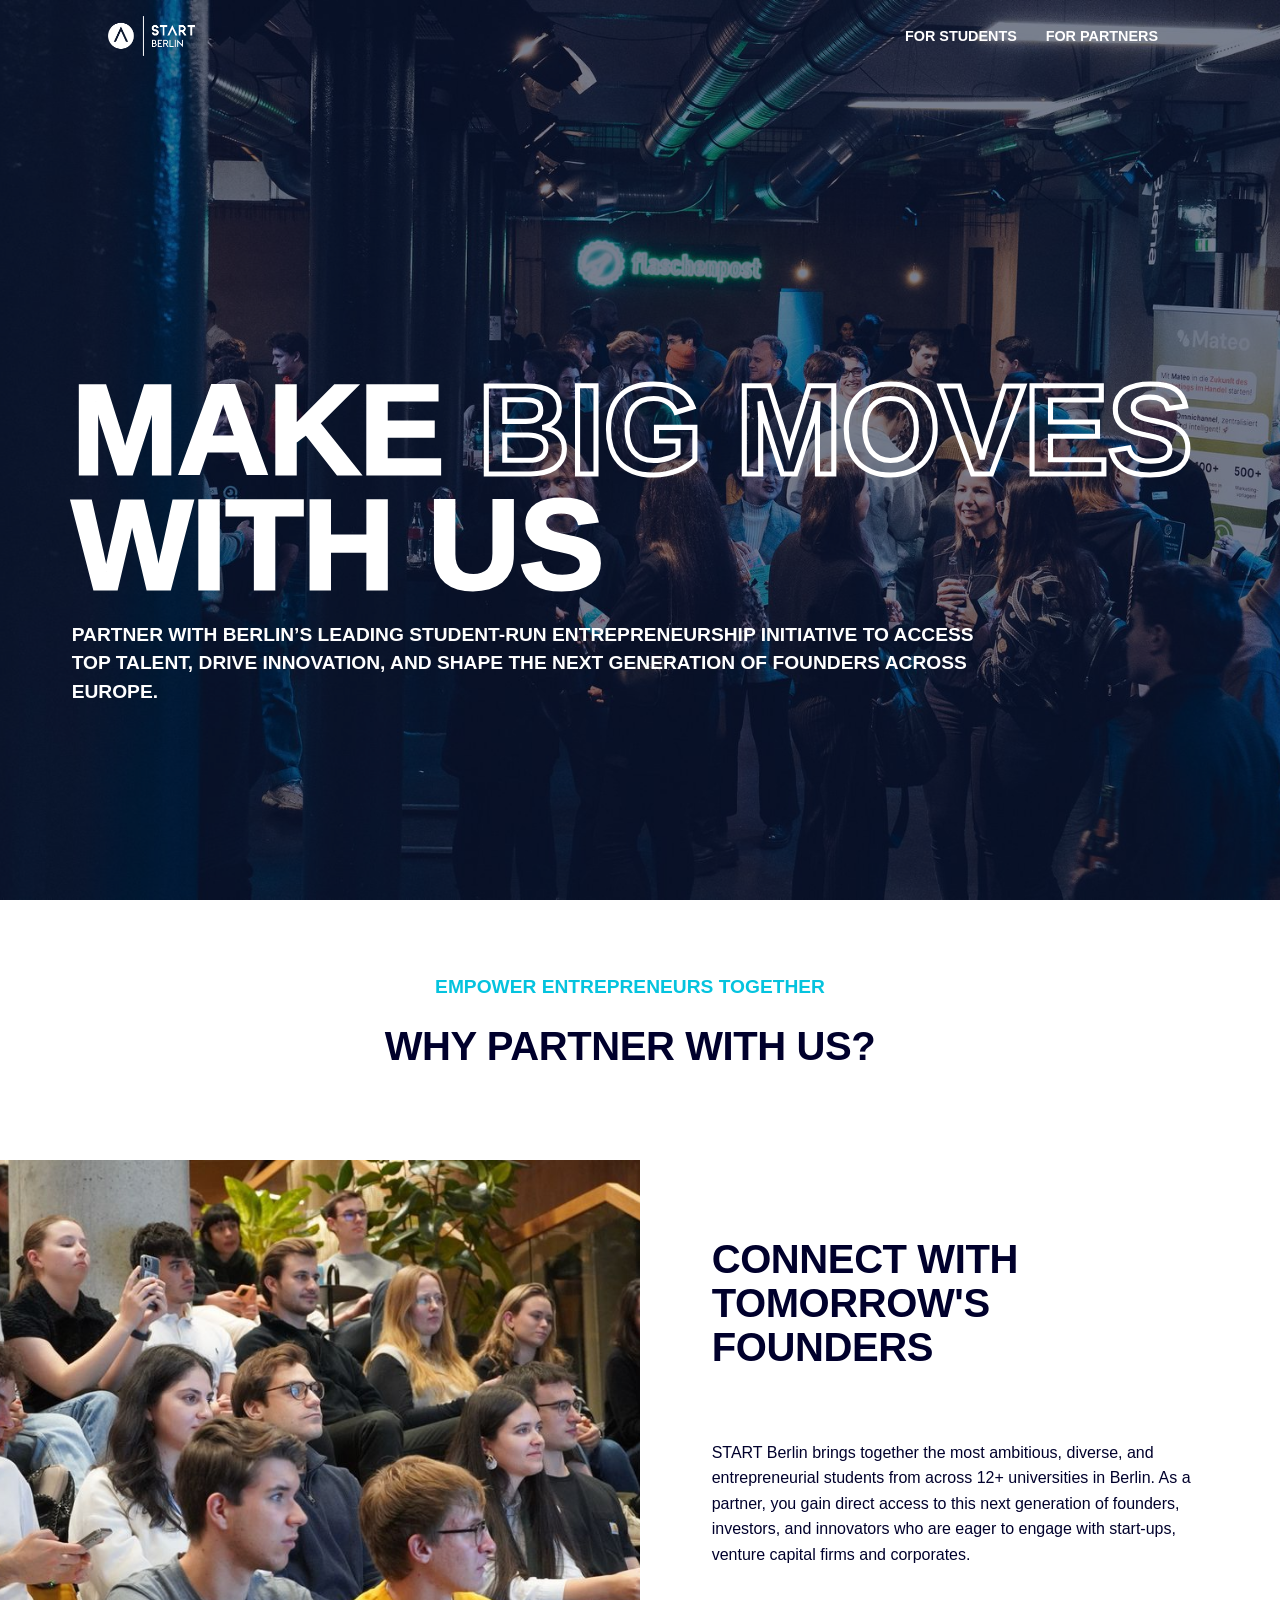
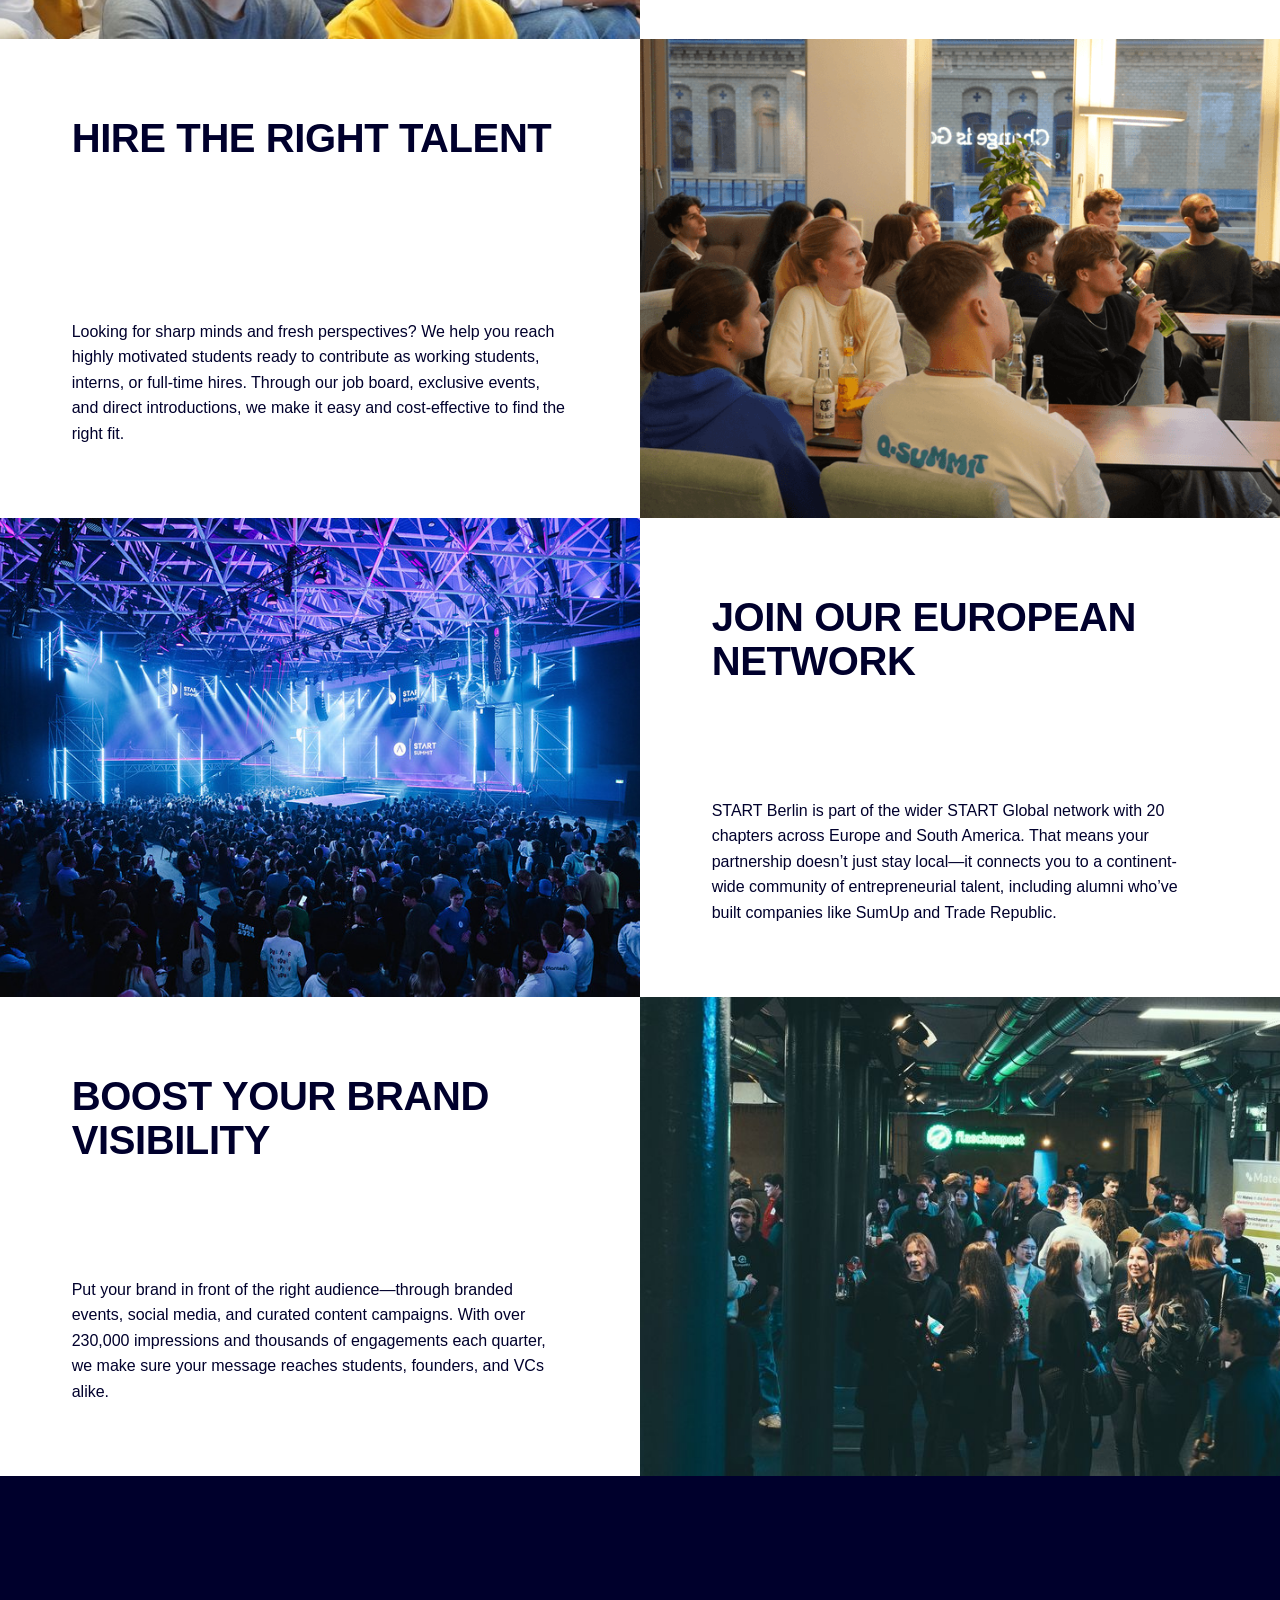
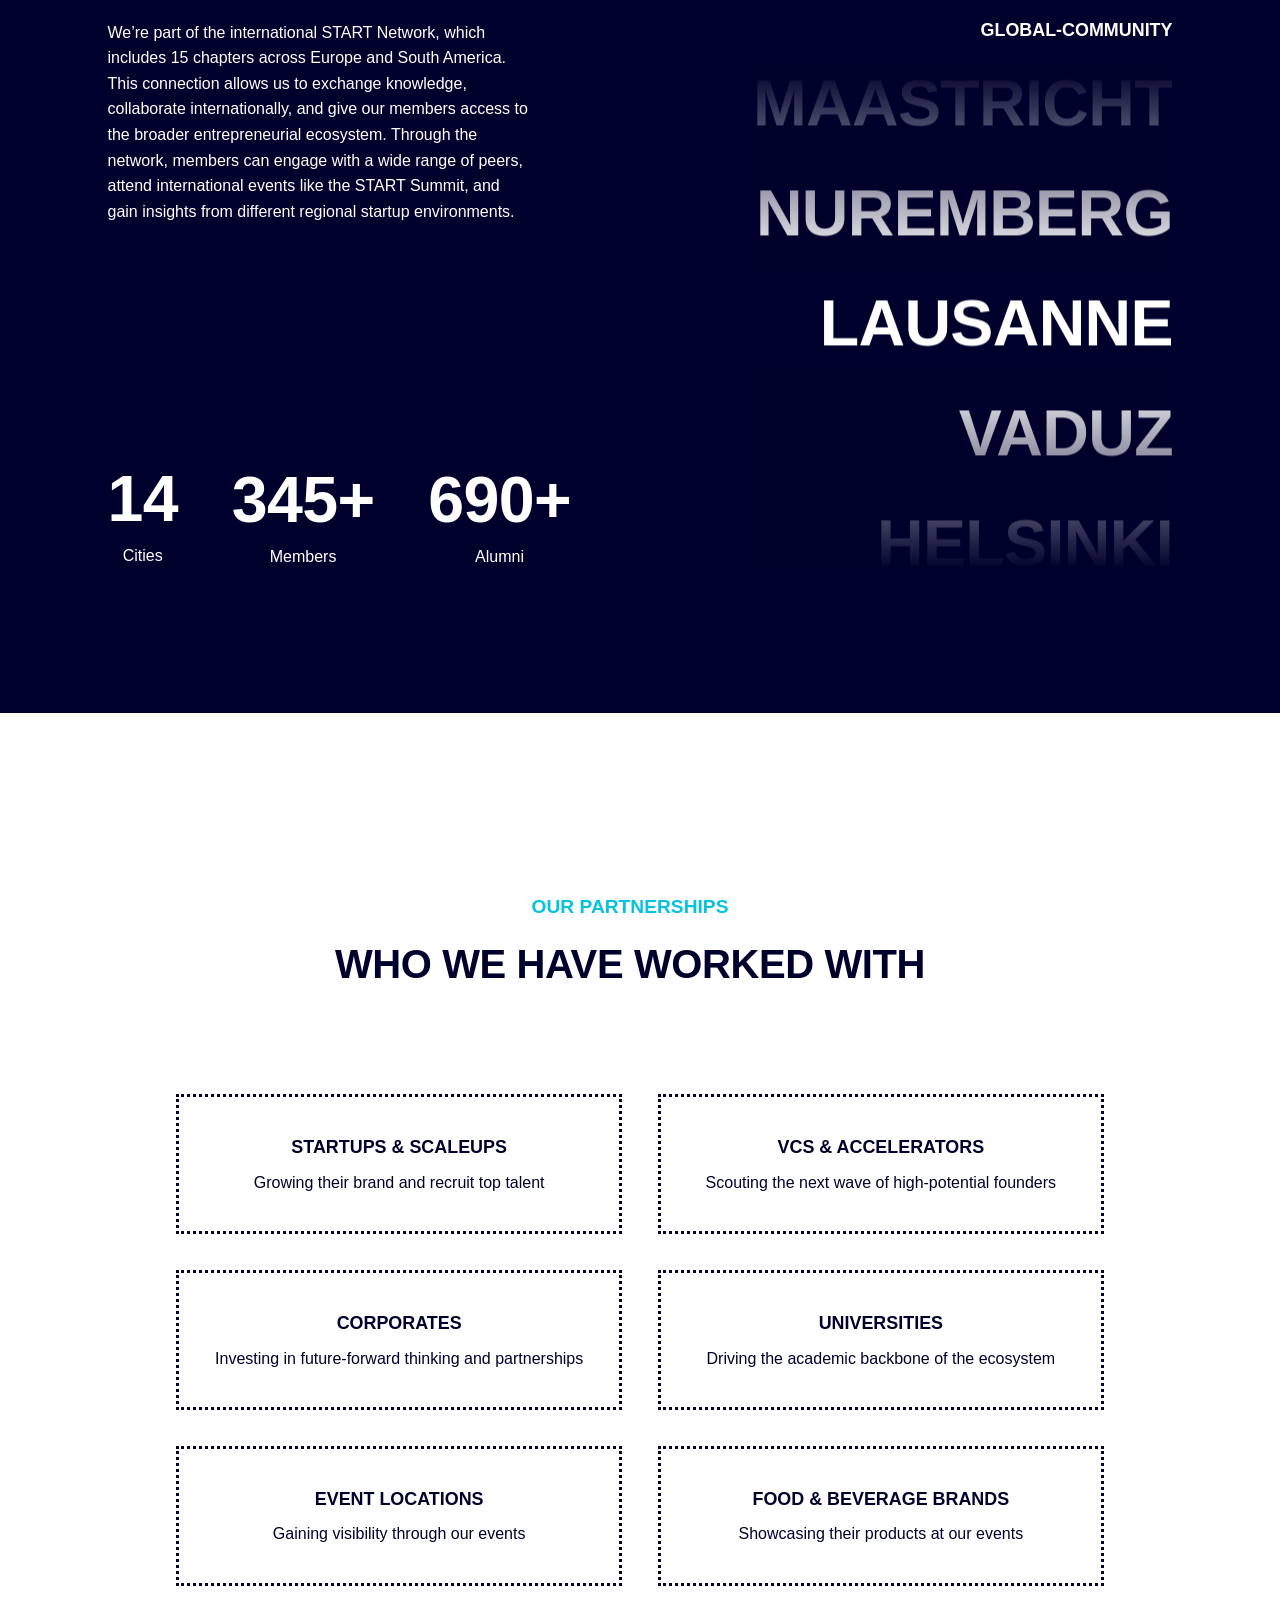
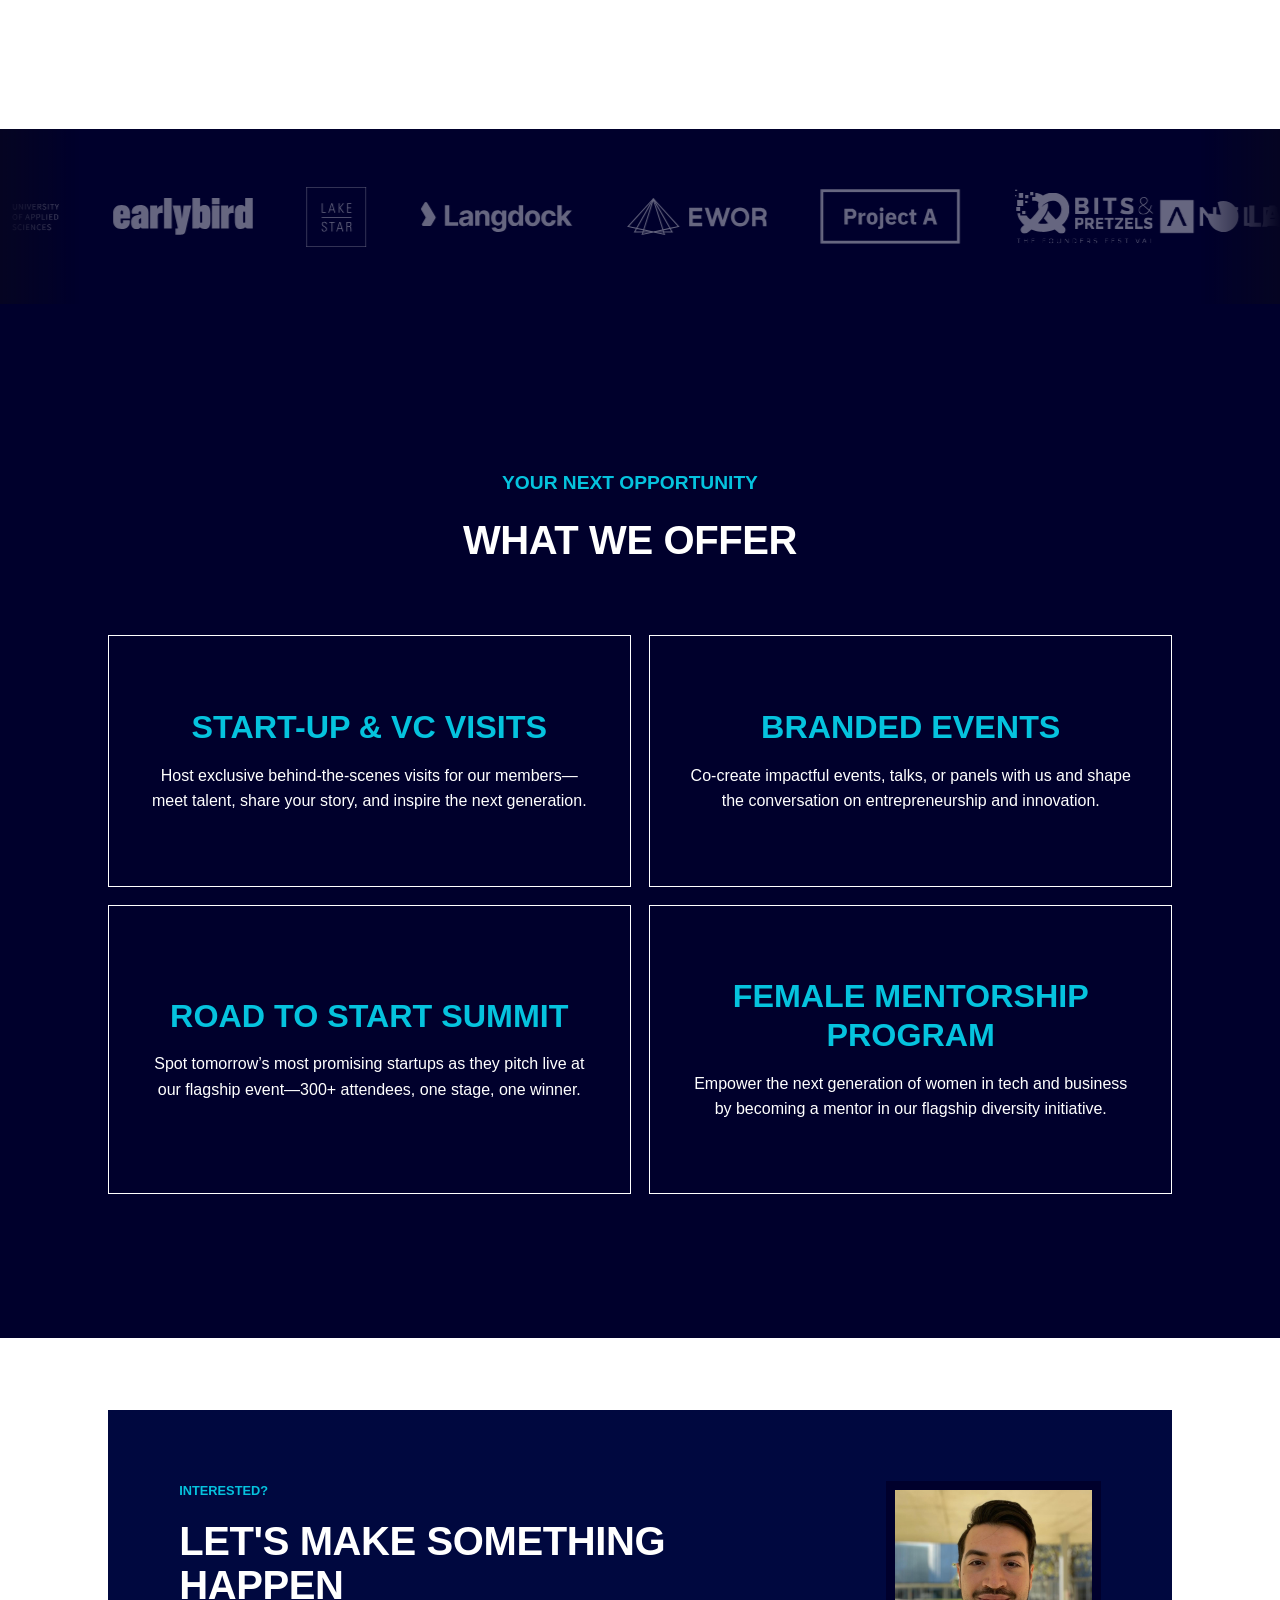
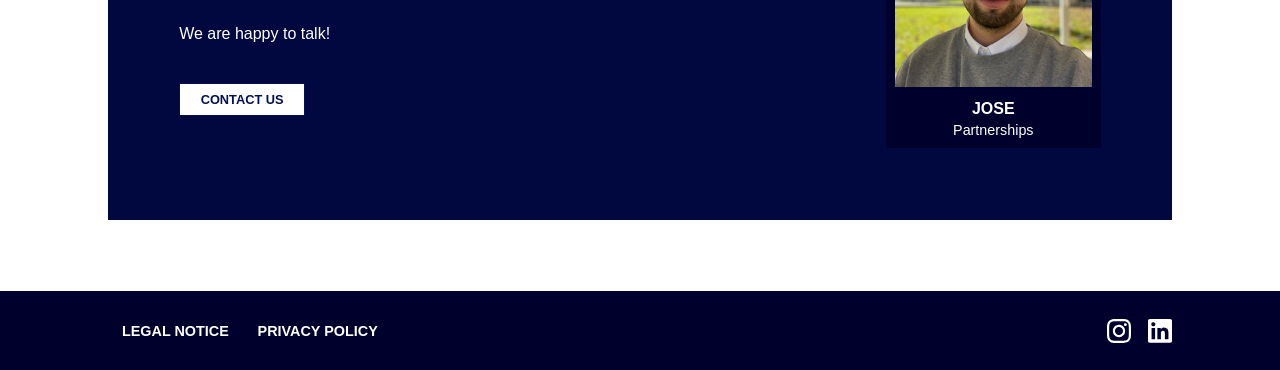
==== commit df37ffc2: "fixed logo cramming" ====
--- a/for-partners.html
+++ b/for-partners.html
@@ -1,5 +1,5 @@
 <!DOCTYPE html>
-<!-- Last Published: Fri May 08 2026 21:51:36 GMT+0000 (Coordinated Universal Time) --><html data-wf-domain="www.start-berlin.com" data-wf-page="68222c71dec791a815e98b56" data-wf-site="68222c71dec791a815e98b81" lang="en"><head><meta charset="utf-8"/><link crossorigin="anonymous" href="https://cdn.prod.website-files.com" rel="preconnect"/><title>Partner with START Berlin – Connect with the Next Generation of Entrepreneurs</title><meta content="Collaborate with START Berlin to support and engage with student innovators and future founders. Become a partner and shape the entrepreneurial ecosystem of tomorrow." name="description"/><meta content="Partner with START Berlin – Connect with the Next Generation of Entrepreneurs" property="og:title"/><meta content="Collaborate with START Berlin to support and engage with student innovators and future founders. Become a partner and shape the entrepreneurial ecosystem of tomorrow." property="og:description"/><meta content="https://cdn.prod.website-files.com/67a10b9744223ae7393ab0a5/67f2f44e8f1a9e96af254c8b_for-partners.png" property="og:image"/><meta content="Partner with START Berlin – Connect with the Next Generation of Entrepreneurs" property="twitter:title"/><meta content="Collaborate with START Berlin to support and engage with student innovators and future founders. Become a partner and shape the entrepreneurial ecosystem of tomorrow." property="twitter:description"/><meta content="https://cdn.prod.website-files.com/67a10b9744223ae7393ab0a5/67f2f44e8f1a9e96af254c8b_for-partners.png" property="twitter:image"/><meta content="website" property="og:type"/><meta content="summary_large_image" name="twitter:card"/><meta content="width=device-width, initial-scale=1" name="viewport"/><link crossorigin="anonymous" href="css/starts-trendy-site-d53066-7b065af696552.webflow.shared.0e22ffd75.css" integrity="sha384-DiL/11nIpgzdL4otoBC+TJQ3V0O08NBDWuMVw62BfwROX4k0jGsag08WST5Kzsg7" rel="stylesheet" type="text/css"/><link href="https://fonts.googleapis.com" rel="preconnect"/><link crossorigin="anonymous" href="https://fonts.gstatic.com" rel="preconnect"/><script src="js/webfont.js" type="text/javascript"></script><script type="text/javascript">WebFont.load({  google: {    families: ["Merriweather:300,300italic,400,400italic,700,700italic,900,900italic"]  }});</script><script type="text/javascript">!function(o,c){var n=c.documentElement,t=" w-mod-";n.className+=t+"js",("ontouchstart"in o||o.DocumentTouch&&c instanceof DocumentTouch)&&(n.className+=t+"touch")}(window,document);</script><link href="images/68222c71dec791a815e98d6f_favicon-32x32.png" rel="shortcut icon" type="image/x-icon"/><link href="https://cdn.prod.website-files.com/68222c71dec791a815e98b81/68222c71dec791a815e98d70_webclip-256x256.png" rel="apple-touch-icon"/><link href="https://www.start-berlin.com/for-partners" rel="canonical"/><!-- Google Tag Manager -->
+<!-- Last Published: Fri May 08 2026 21:51:36 GMT+0000 (Coordinated Universal Time) --><html data-wf-domain="www.start-berlin.com" data-wf-page="68222c71dec791a815e98b56" data-wf-site="68222c71dec791a815e98b81" lang="en"><head><meta charset="utf-8"/><link crossorigin="anonymous" href="https://cdn.prod.website-files.com" rel="preconnect"/><title>Partner with START Berlin – Connect with the Next Generation of Entrepreneurs</title><meta content="Collaborate with START Berlin to support and engage with student innovators and future founders. Become a partner and shape the entrepreneurial ecosystem of tomorrow." name="description"/><meta content="Partner with START Berlin – Connect with the Next Generation of Entrepreneurs" property="og:title"/><meta content="Collaborate with START Berlin to support and engage with student innovators and future founders. Become a partner and shape the entrepreneurial ecosystem of tomorrow." property="og:description"/><meta content="https://cdn.prod.website-files.com/67a10b9744223ae7393ab0a5/67f2f44e8f1a9e96af254c8b_for-partners.png" property="og:image"/><meta content="Partner with START Berlin – Connect with the Next Generation of Entrepreneurs" property="twitter:title"/><meta content="Collaborate with START Berlin to support and engage with student innovators and future founders. Become a partner and shape the entrepreneurial ecosystem of tomorrow." property="twitter:description"/><meta content="https://cdn.prod.website-files.com/67a10b9744223ae7393ab0a5/67f2f44e8f1a9e96af254c8b_for-partners.png" property="twitter:image"/><meta content="website" property="og:type"/><meta content="summary_large_image" name="twitter:card"/><meta content="width=device-width, initial-scale=1" name="viewport"/><link crossorigin="anonymous" href="css/starts-trendy-site-d53066-7b065af696552.webflow.shared.0e22ffd75.css" integrity="sha384-eLViPLz8GACRRAZWjj1utyHsrCXlCQcuCti/XtGkKDpjxCzClVlwLrhzSKhB6+8J" rel="stylesheet" type="text/css"/><link href="https://fonts.googleapis.com" rel="preconnect"/><link crossorigin="anonymous" href="https://fonts.gstatic.com" rel="preconnect"/><script src="js/webfont.js" type="text/javascript"></script><script type="text/javascript">WebFont.load({  google: {    families: ["Merriweather:300,300italic,400,400italic,700,700italic,900,900italic"]  }});</script><script type="text/javascript">!function(o,c){var n=c.documentElement,t=" w-mod-";n.className+=t+"js",("ontouchstart"in o||o.DocumentTouch&&c instanceof DocumentTouch)&&(n.className+=t+"touch")}(window,document);</script><link href="images/68222c71dec791a815e98d6f_favicon-32x32.png" rel="shortcut icon" type="image/x-icon"/><link href="https://cdn.prod.website-files.com/68222c71dec791a815e98b81/68222c71dec791a815e98d70_webclip-256x256.png" rel="apple-touch-icon"/><link href="https://www.start-berlin.com/for-partners" rel="canonical"/><!-- Google Tag Manager -->
 <script>(function(w,d,s,l,i){w[l]=w[l]||[];w[l].push({'gtm.start':
 new Date().getTime(),event:'gtm.js'});var f=d.getElementsByTagName(s)[0],
 j=d.createElement(s),dl=l!='dataLayer'?'&l='+l:'';j.async=true;j.src=
--- a/css/starts-trendy-site-d53066-7b065af696552.webflow.shared.0e22ffd75.css
+++ b/css/starts-trendy-site-d53066-7b065af696552.webflow.shared.0e22ffd75.css
@@ -15381,6 +15381,47 @@
     margin-top: 2em;
     margin-bottom: 4em;
     display: flex;
+    width: 100%;
+    max-width: 100vw;
+    overflow: hidden;
+  }
+
+  .logos-container {
+    display: flex;
+    width: 100vw;
+    max-width: 100vw;
+    flex-wrap: nowrap;
+  }
+
+  .logos-row {
+    grid-column-gap: 0.75rem;
+    grid-row-gap: 0.75rem;
+    flex: 0 0 100vw;
+    width: 100vw;
+    min-width: 100vw;
+    max-width: 100vw;
+    padding-left: 0.75rem;
+    padding-right: 0.75rem;
+    box-sizing: border-box;
+    overflow: hidden;
+    justify-content: space-around;
+  }
+
+  .partner-logo {
+    width: 50px;
+    flex-shrink: 0;
+  }
+
+  .partner-logo.small {
+    width: 30px;
+  }
+
+  .partner-logo.large {
+    width: 70px;
+  }
+
+  .partner-logo.medium {
+    width: 45px;
   }
 
   .div-block-13 {
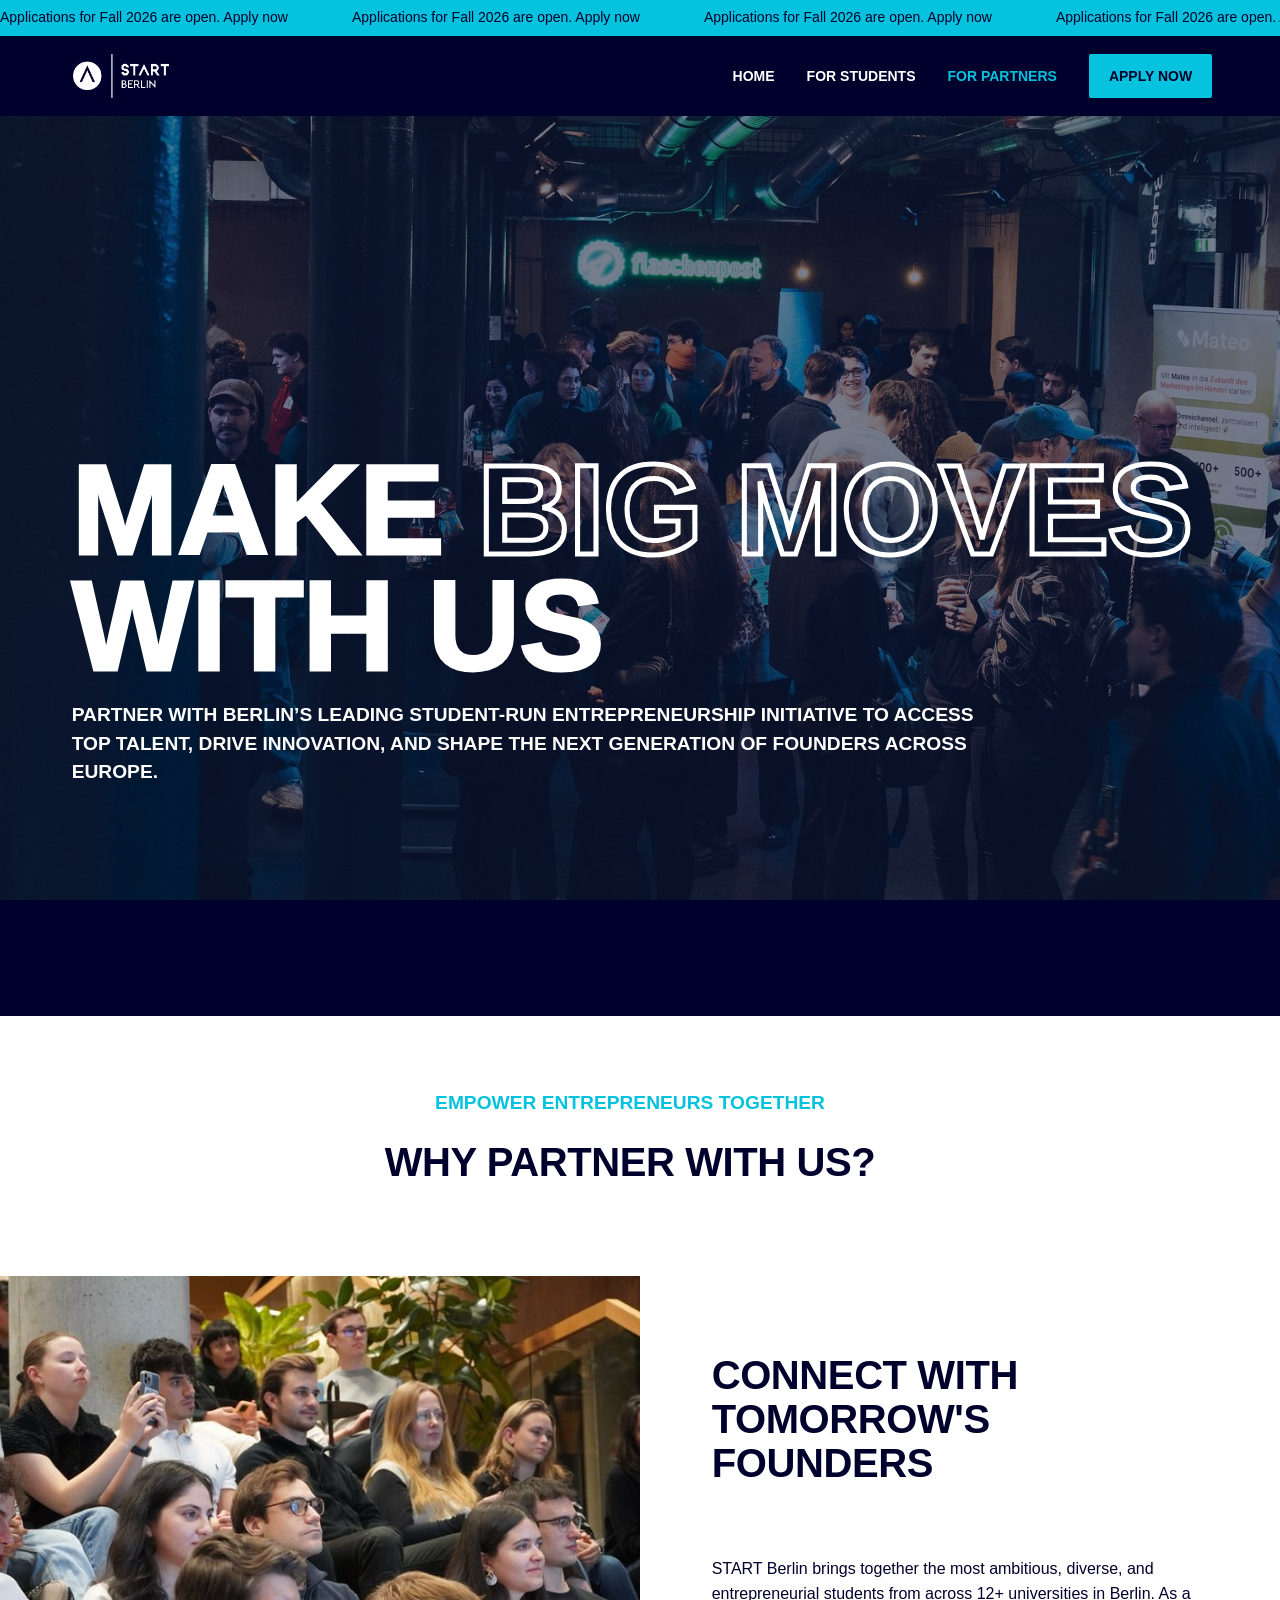
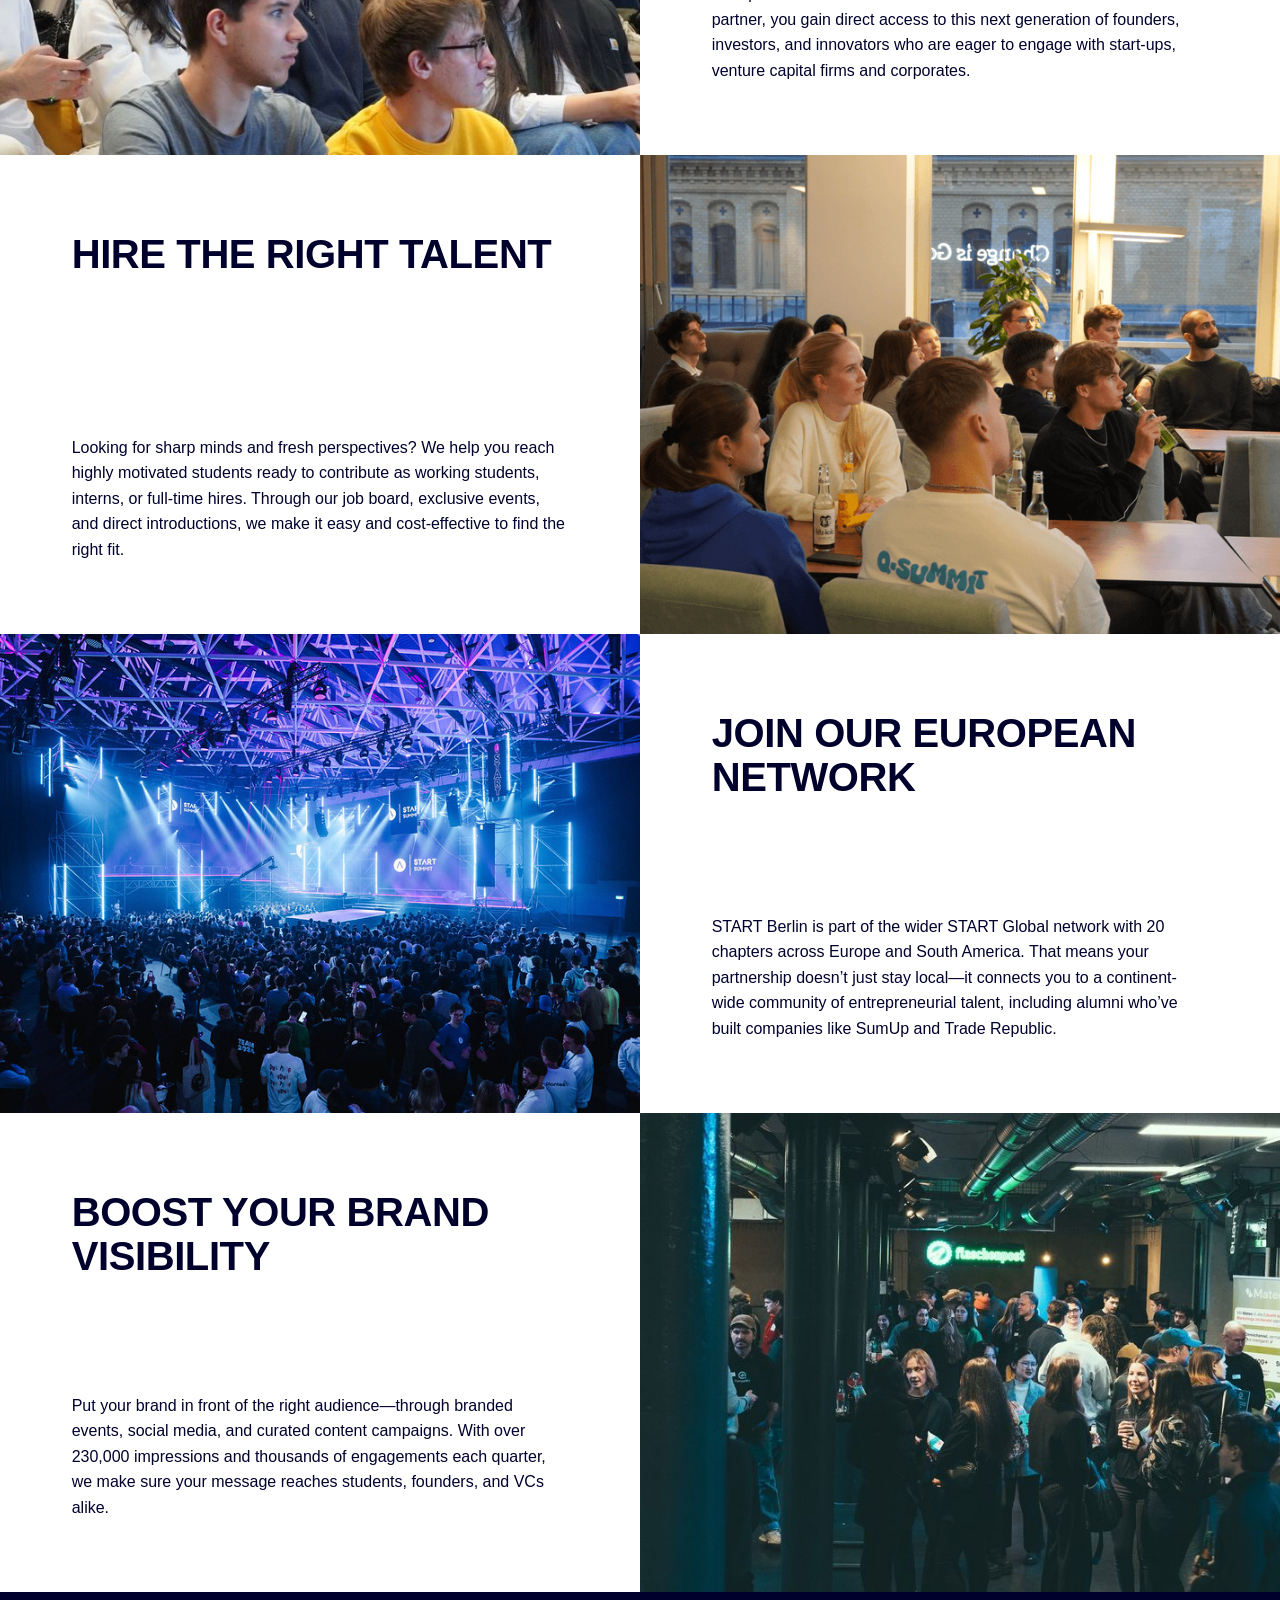
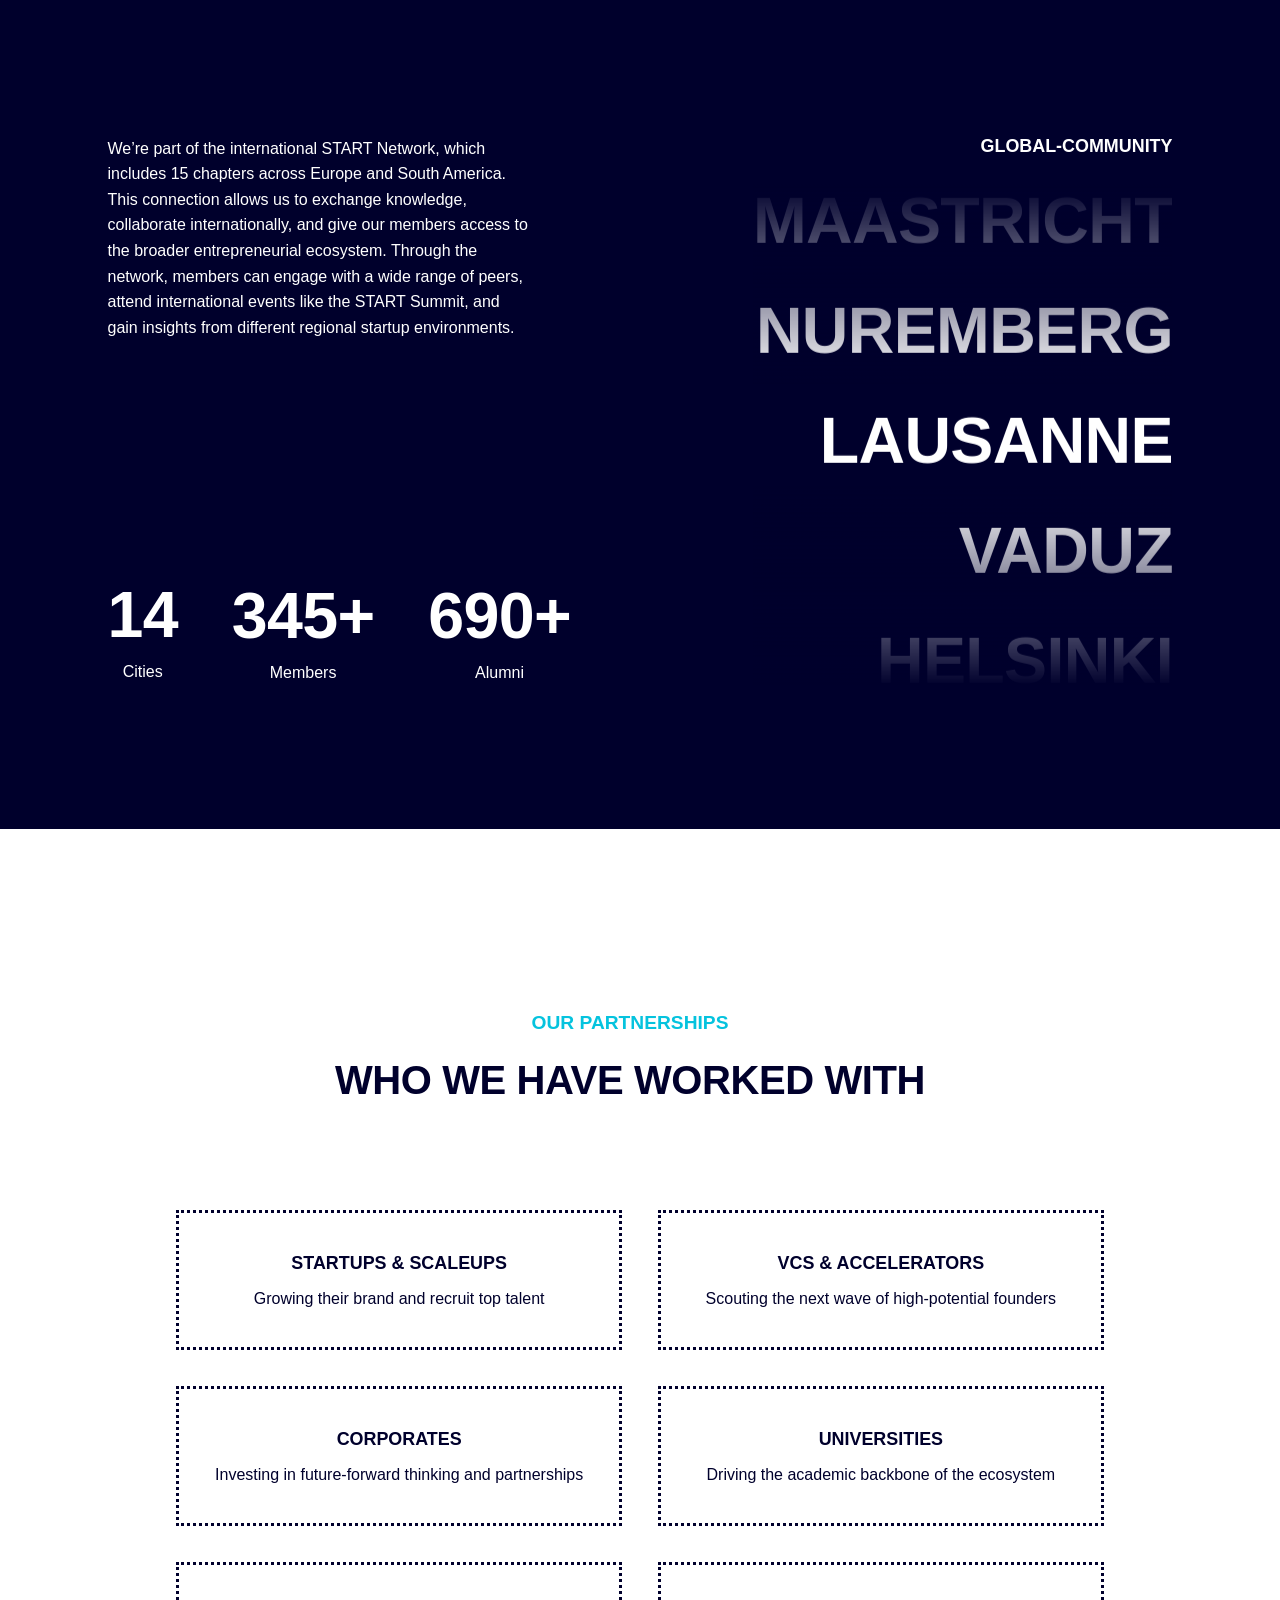
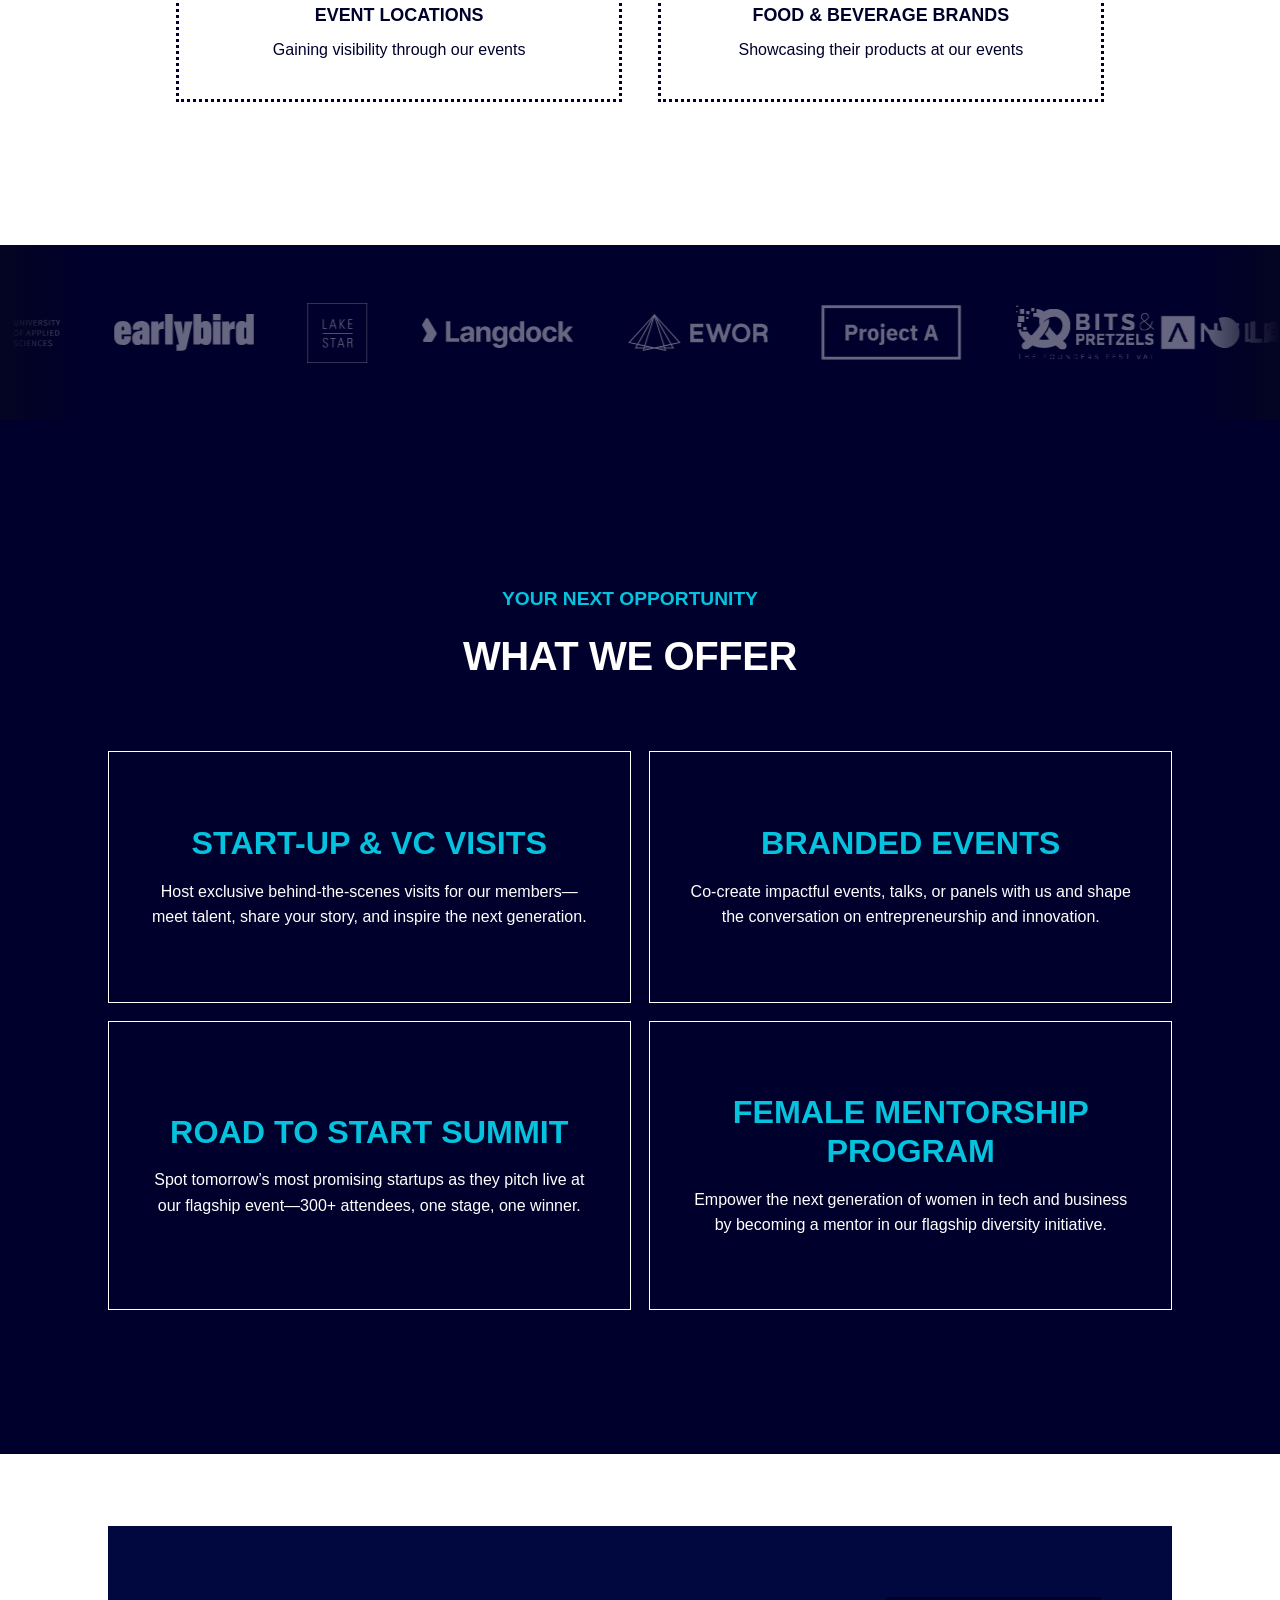
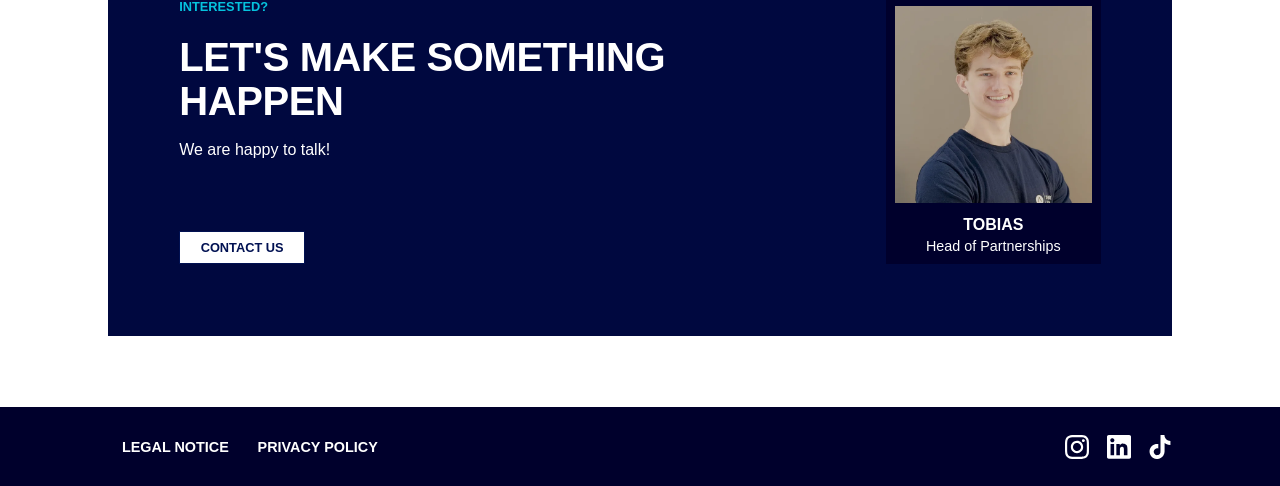
==== commit 8f5e95c1: "Open Fall 2026 applications and refresh website content" ====
--- a/for-partners.html
+++ b/for-partners.html
@@ -1,5 +1,5 @@
 <!DOCTYPE html>
-<!-- Last Published: Fri May 08 2026 21:51:36 GMT+0000 (Coordinated Universal Time) --><html data-wf-domain="www.start-berlin.com" data-wf-page="68222c71dec791a815e98b56" data-wf-site="68222c71dec791a815e98b81" lang="en"><head><meta charset="utf-8"/><link crossorigin="anonymous" href="https://cdn.prod.website-files.com" rel="preconnect"/><title>Partner with START Berlin – Connect with the Next Generation of Entrepreneurs</title><meta content="Collaborate with START Berlin to support and engage with student innovators and future founders. Become a partner and shape the entrepreneurial ecosystem of tomorrow." name="description"/><meta content="Partner with START Berlin – Connect with the Next Generation of Entrepreneurs" property="og:title"/><meta content="Collaborate with START Berlin to support and engage with student innovators and future founders. Become a partner and shape the entrepreneurial ecosystem of tomorrow." property="og:description"/><meta content="https://cdn.prod.website-files.com/67a10b9744223ae7393ab0a5/67f2f44e8f1a9e96af254c8b_for-partners.png" property="og:image"/><meta content="Partner with START Berlin – Connect with the Next Generation of Entrepreneurs" property="twitter:title"/><meta content="Collaborate with START Berlin to support and engage with student innovators and future founders. Become a partner and shape the entrepreneurial ecosystem of tomorrow." property="twitter:description"/><meta content="https://cdn.prod.website-files.com/67a10b9744223ae7393ab0a5/67f2f44e8f1a9e96af254c8b_for-partners.png" property="twitter:image"/><meta content="website" property="og:type"/><meta content="summary_large_image" name="twitter:card"/><meta content="width=device-width, initial-scale=1" name="viewport"/><link crossorigin="anonymous" href="css/starts-trendy-site-d53066-7b065af696552.webflow.shared.0e22ffd75.css" integrity="sha384-eLViPLz8GACRRAZWjj1utyHsrCXlCQcuCti/XtGkKDpjxCzClVlwLrhzSKhB6+8J" rel="stylesheet" type="text/css"/><link href="https://fonts.googleapis.com" rel="preconnect"/><link crossorigin="anonymous" href="https://fonts.gstatic.com" rel="preconnect"/><script src="js/webfont.js" type="text/javascript"></script><script type="text/javascript">WebFont.load({  google: {    families: ["Merriweather:300,300italic,400,400italic,700,700italic,900,900italic"]  }});</script><script type="text/javascript">!function(o,c){var n=c.documentElement,t=" w-mod-";n.className+=t+"js",("ontouchstart"in o||o.DocumentTouch&&c instanceof DocumentTouch)&&(n.className+=t+"touch")}(window,document);</script><link href="images/68222c71dec791a815e98d6f_favicon-32x32.png" rel="shortcut icon" type="image/x-icon"/><link href="https://cdn.prod.website-files.com/68222c71dec791a815e98b81/68222c71dec791a815e98d70_webclip-256x256.png" rel="apple-touch-icon"/><link href="https://www.start-berlin.com/for-partners" rel="canonical"/><!-- Google Tag Manager -->
+<!-- Last Published: Fri May 08 2026 21:51:36 GMT+0000 (Coordinated Universal Time) --><html data-wf-domain="www.start-berlin.com" data-wf-page="68222c71dec791a815e98b56" data-wf-site="68222c71dec791a815e98b81" lang="en"><head><meta charset="utf-8"/><link crossorigin="anonymous" href="https://cdn.prod.website-files.com" rel="preconnect"/><title>Partner with START Berlin – Connect with the Next Generation of Entrepreneurs</title><meta content="Collaborate with START Berlin to support and engage with student innovators and future founders. Become a partner and shape the entrepreneurial ecosystem of tomorrow." name="description"/><meta content="Partner with START Berlin – Connect with the Next Generation of Entrepreneurs" property="og:title"/><meta content="Collaborate with START Berlin to support and engage with student innovators and future founders. Become a partner and shape the entrepreneurial ecosystem of tomorrow." property="og:description"/><meta content="https://cdn.prod.website-files.com/67a10b9744223ae7393ab0a5/67f2f44e8f1a9e96af254c8b_for-partners.png" property="og:image"/><meta content="Partner with START Berlin – Connect with the Next Generation of Entrepreneurs" property="twitter:title"/><meta content="Collaborate with START Berlin to support and engage with student innovators and future founders. Become a partner and shape the entrepreneurial ecosystem of tomorrow." property="twitter:description"/><meta content="https://cdn.prod.website-files.com/67a10b9744223ae7393ab0a5/67f2f44e8f1a9e96af254c8b_for-partners.png" property="twitter:image"/><meta content="website" property="og:type"/><meta content="summary_large_image" name="twitter:card"/><meta content="width=device-width, initial-scale=1" name="viewport"/><link crossorigin="anonymous" href="css/starts-trendy-site-d53066-7b065af696552.webflow.shared.0e22ffd75.css" integrity="sha384-eLViPLz8GACRRAZWjj1utyHsrCXlCQcuCti/XtGkKDpjxCzClVlwLrhzSKhB6+8J" rel="stylesheet" type="text/css"/><link href="css/partnerships.css" rel="stylesheet" type="text/css"/><link href="https://fonts.googleapis.com" rel="preconnect"/><link crossorigin="anonymous" href="https://fonts.gstatic.com" rel="preconnect"/><script src="js/webfont.js" type="text/javascript"></script><script type="text/javascript">WebFont.load({  google: {    families: ["Merriweather:300,300italic,400,400italic,700,700italic,900,900italic"]  }});</script><script type="text/javascript">!function(o,c){var n=c.documentElement,t=" w-mod-";n.className+=t+"js",("ontouchstart"in o||o.DocumentTouch&&c instanceof DocumentTouch)&&(n.className+=t+"touch")}(window,document);</script><link href="images/68222c71dec791a815e98d6f_favicon-32x32.png" rel="shortcut icon" type="image/x-icon"/><link href="https://cdn.prod.website-files.com/68222c71dec791a815e98b81/68222c71dec791a815e98d70_webclip-256x256.png" rel="apple-touch-icon"/><link href="https://www.start-berlin.com/for-partners" rel="canonical"/><!-- Google Tag Manager -->
 <script>(function(w,d,s,l,i){w[l]=w[l]||[];w[l].push({'gtm.start':
 new Date().getTime(),event:'gtm.js'});var f=d.getElementsByTagName(s)[0],
 j=d.createElement(s),dl=l!='dataLayer'?'&l='+l:'';j.async=true;j.src=
@@ -15,7 +15,7 @@
 		ui_host: 'https://eu.posthog.com',
         person_profiles: 'always', // or 'always' to create profiles for anonymous users as well
     })
-</script><script async="" src="js/embed.js"></script></head><body class="body"><section class="hero-subpage"><div class="navbar w-nav" data-animation="default" data-collapse="medium" data-duration="400" data-easing="ease" data-easing2="ease" role="banner"><section class="nav-wrapper"><a class="w-inline-block" href=""><img alt="" class="image-16" loading="lazy" src="images/68222c71dec791a815e98d60_START_berlin_white.png"/></a><nav class="nav-menu w-nav-menu" role="navigation"><div class="nav-link-wrapper"><a class="cta3 w-nav-link" href="for-students.html">for students</a><a aria-current="page" class="cta3 w-nav-link w--current" href="for-partners.html">for partners</a><a class="cta3 hidden-application w-nav-link" href="#">Join us</a><a class="button w-button" href="https://buy.stripe.com/6oE16k2dg6gz3n2145" target="_blank">DONATE</a></div><div class="nav-btn-icons-wrapper"><div class="social-icon-wrapper"><a class="w-inline-block" href="https://www.instagram.com/start_berlin/" target="_blank"><img alt="" class="footer-social-icon" height="24" loading="lazy" src="images/68222c71dec791a815e98c29_socialmedia-instagram-white.svg" width="24"/></a><a class="w-inline-block" href="https://linkedin.com/company/start-berlin-e-v-" target="_blank"><img alt="" class="footer-social-icon" height="24" loading="lazy" src="images/68222c71dec791a815e98c2b_socialmedia-linkedin-white.svg" width="24"/></a></div><a class="btn-tertiary show-tb-mb bg apply w-button" href="#">Apply now</a><a class="btn-tertiary show-tb-mb bg hide-apply w-button" href="#tally-open=w7WY0a&amp;tally-width=400&amp;tally-emoji-text=👋">contact</a></div><div class="nav-menu-overlay"></div></nav><div class="menu-button w-nav-button"><img alt="" class="icon-burger" loading="lazy" src="images/68222c71dec791a815e98c2d_icon-burger-white.svg"/></div></section></div><div class="hero-sub-content"><div class="hero-sub-content-wrapper"><div class="headline-wrapper" data-w-id="2a58803d-72a7-7b16-4a81-765d9855e809" style="opacity:0"><h1 class="h1">make <span class="span-outline">big moves</span> with us</h1></div><p class="s2 hero-sub" data-w-id="2a58803d-72a7-7b16-4a81-765d9855e80e" style="opacity:0"><strong>Partner with Berlin’s leading student-run entrepreneurship initiative to access top talent, drive innovation, and shape the next generation of founders across Europe.</strong></p></div></div><div class="hero-logo-banner"><img alt="CODE University of Applied Sciences" class="logo" height="32" loading="lazy" src="images/code-logo-new.svg" width="191"/><img alt="" class="logo" height="50.67720413208008" loading="lazy" src="images/68222c71dec791a815e98bd7_logo.svg" width="64"/><img alt="" class="logo" height="27.999713897705078" loading="lazy" src="images/68222c71dec791a815e98c1a_logo.svg" width="170"/><img alt="" class="logo" height="41.10892105102539" loading="lazy" src="images/68222c71dec791a815e98bd2_logo.svg" width="136"/><img alt="" class="logo" height="33.436988830566406" loading="lazy" src="images/68222c71dec791a815e98c2c_logo.svg" width="120"/><img alt="" class="logo" height="34.75862121582031" loading="lazy" src="images/68222c71dec791a815e98bb6_logo.svg" width="112"/><img alt="" class="logo" height="15.455826759338379" loading="lazy" src="images/68222c71dec791a815e98bb5_logo.svg" width="103.99986267089844"/><img alt="" class="logo" height="30" loading="lazy" src="images/68222c71dec791a815e98bd9_logo.svg" width="64"/><img alt="" class="logo" height="43.69020080566406" loading="lazy" src="images/68222c71dec791a815e98bf5_logo.svg" width="104"/></div><div class="hero-bg-img-wrapper full-width"><img alt="" class="hero-bg-img" loading="lazy" sizes="(max-width: 3096px) 100vw, 3096px" src="images/68222c71dec791a815e98d89_Copy_of_RTSS25_153.jpg" srcset="images/68222c71dec791a815e98d89_Copy%2520of%2520RTSS25_153-p-500.jpg 500w, images/68222c71dec791a815e98d89_Copy%2520of%2520RTSS25_153-p-800.jpg 800w, images/68222c71dec791a815e98d89_Copy%2520of%2520RTSS25_153-p-1080.jpg 1080w, images/68222c71dec791a815e98d89_Copy%2520of%2520RTSS25_153-p-1600.jpg 1600w, images/68222c71dec791a815e98d89_Copy%2520of%2520RTSS25_153-p-2000.jpg 2000w, images/68222c71dec791a815e98d89_Copy%2520of%2520RTSS25_153-p-2600.jpg 2600w, images/68222c71dec791a815e98d89_Copy_of_RTSS25_153.jpg 3096w"/><div class="her-bg-overlay"></div></div></section><section class="section-benefits"><div class="s2-h2-wrapper spacing"><div class="s2 color center"><strong>empower entrepreneurs together</strong></div><h1 class="h2 center">why partner with us?</h1></div><div class="_50-50-element"><img alt="" class="_50-50-img" height="479" loading="lazy" sizes="(max-width: 767px) 100vw, 720px" src="images/68222c71dec791a815e98d6a_DSC03754_Large.jpeg" srcset="images/68222c71dec791a815e98d6a_DSC03754%2520Large-p-500.jpeg 500w, images/68222c71dec791a815e98d6a_DSC03754%2520Large-p-800.jpeg 800w, images/68222c71dec791a815e98d6a_DSC03754%2520Large-p-1080.jpeg 1080w, images/68222c71dec791a815e98d6a_DSC03754_Large.jpeg 1280w" width="720"/><div class="_50-50-frame padding-right"><h1 class="h2">connect with tomorrow's founders<br/></h1><div class="p1-textlink-wrapper"><p class="p1">START Berlin brings together the most ambitious, diverse, and entrepreneurial students from across 12+ universities in Berlin. As a partner, you gain direct access to this next generation of founders, investors, and innovators who are eager to engage with start-ups, venture capital firms and corporates.</p></div></div></div><div class="_50-50-element _50-50-reverse"><img alt="" class="_50-50-img" height="479" loading="lazy" sizes="(max-width: 767px) 100vw, 720px" src="images/68222c71dec791a815e98d62_DSC03244.png" srcset="images/68222c71dec791a815e98d62_DSC03244-p-500.png 500w, images/68222c71dec791a815e98d62_DSC03244-p-800.png 800w, images/68222c71dec791a815e98d62_DSC03244-p-1080.png 1080w, images/68222c71dec791a815e98d62_DSC03244-p-1600.png 1600w, images/68222c71dec791a815e98d62_DSC03244.png 2000w" width="720"/><div class="_50-50-frame padding-right"><h1 class="h2">hire the right talent<br/></h1><div class="p1-textlink-wrapper"><p class="p1">Looking for sharp minds and fresh perspectives? We help you reach highly motivated students ready to contribute as working students, interns, or full-time hires. Through our job board, exclusive events, and direct introductions, we make it easy and cost-effective to find the right fit.</p></div></div></div><div class="_50-50-element"><img alt="" class="_50-50-img" height="479" loading="lazy" sizes="(max-width: 767px) 100vw, 720px" src="images/68222c71dec791a815e98d0f_53615930527_63434edbb9_c.jpg" srcset="images/68222c71dec791a815e98d0f_53615930527_63434edbb9_c-p-500.jpg 500w, images/68222c71dec791a815e98d0f_53615930527_63434edbb9_c.jpg 799w" width="720"/><div class="_50-50-frame padding-right"><h1 class="h2">join our european network<br/></h1><div class="p1-textlink-wrapper"><p class="p1">START Berlin is part of the wider START Global network with 20 chapters across Europe and South America. That means your partnership doesn’t just stay local—it connects you to a continent-wide community of entrepreneurial talent, including alumni who’ve built companies like SumUp and Trade Republic.</p></div></div></div><div class="_50-50-element _50-50-reverse"><img alt="" class="_50-50-img" height="479" loading="lazy" sizes="(max-width: 767px) 100vw, 720px" src="images/68222c71dec791a815e98d89_Copy_of_RTSS25_153.jpg" srcset="images/68222c71dec791a815e98d89_Copy%2520of%2520RTSS25_153-p-500.jpg 500w, images/68222c71dec791a815e98d89_Copy%2520of%2520RTSS25_153-p-800.jpg 800w, images/68222c71dec791a815e98d89_Copy%2520of%2520RTSS25_153-p-1080.jpg 1080w, images/68222c71dec791a815e98d89_Copy%2520of%2520RTSS25_153-p-1600.jpg 1600w, images/68222c71dec791a815e98d89_Copy%2520of%2520RTSS25_153-p-2000.jpg 2000w, images/68222c71dec791a815e98d89_Copy%2520of%2520RTSS25_153-p-2600.jpg 2600w, images/68222c71dec791a815e98d89_Copy_of_RTSS25_153.jpg 3096w" width="720"/><div class="_50-50-frame padding-right"><h1 class="h2">boost your brand visibility<br/></h1><div class="p1-textlink-wrapper"><p class="p1">Put your brand in front of the right audience—through branded events, social media, and curated content campaigns. With over 230,000 impressions and thousands of engagements each quarter, we make sure your message reaches students, founders, and VCs alike.</p></div></div></div></section><section class="section-network"><div class="network-wrapper"><div class="network-text-wrapper"><p class="p1 white">We’re part of the international START Network, which includes 15 chapters across Europe and South America. This connection allows us to exchange knowledge, collaborate internationally, and give our members access to the broader entrepreneurial ecosystem. Through the network, members can engage with a wide range of peers, attend international events like the START Summit, and gain insights from different regional startup environments.</p><div class="network-numbers-wrapper"><div class="number-wrapper"><h1 class="h2 white xl" id="cities">20</h1><p class="p1 white">Cities</p></div><div class="number-wrapper"><h1 class="h2 white xl"><span id="members">500</span>+</h1><p class="p1 white">Members</p></div><div class="number-wrapper"><h1 class="h2 white xl"><span id="alumni">1000</span>+</h1><p class="p1 white">Alumni</p></div></div></div><div class="network-chapter-wrapper"><div class="s1">global-community</div><div class="network-cities-wrapper"><div class="network-city-animation"><div class="network-cities"><h1 class="h2 white xl">Barcelona</h1><h1 class="h2 white xl">Lisbon</h1><h1 class="h2 white xl">maastricht</h1><h1 class="h2 white xl">nuremberg</h1><h1 class="h2 white xl">Lausanne</h1><h1 class="h2 white xl">Vaduz</h1><h1 class="h2 white xl">Helsinki</h1><h1 class="h2 white xl">berlin</h1><h1 class="h2 white xl">st. gallen</h1><h1 class="h2 white xl">stuttgart</h1><h1 class="h2 white xl">hamburg</h1><h1 class="h2 white xl">paris</h1><h1 class="h2 white xl">Bogotá</h1><h1 class="h2 white xl">Quito</h1><h1 class="h2 white xl">Lima</h1><h1 class="h2 white xl hidden">munich</h1></div><div class="network-cities"><h1 class="h2 white xl">Barcelona</h1><h1 class="h2 white xl">Lisbon</h1><h1 class="h2 white xl">maastricht</h1><h1 class="h2 white xl">nuremberg</h1><h1 class="h2 white xl">Lausanne</h1><h1 class="h2 white xl">Vaduz</h1><h1 class="h2 white xl">Helsinki</h1><h1 class="h2 white xl">berlin</h1><h1 class="h2 white xl">st. gallen</h1><h1 class="h2 white xl">stuttgart</h1><h1 class="h2 white xl">hamburg</h1><h1 class="h2 white xl">paris</h1><h1 class="h2 white xl">Bogotá</h1><h1 class="h2 white xl">Quito</h1><h1 class="h2 white xl">Lima</h1><h1 class="h2 white xl hidden">munich</h1></div></div><div class="network-cities-overlay"></div></div></div></div></section><section class="logo-section"><h1 class="h2">Partner logo banner<br/></h1></section><section class="section-who-we-work-with"><div class="s2-h2-wrapper spacing"><div class="s2 color center main">OUR partnerships</div><h1 class="h2 center">who we HAVE workED with</h1></div><div class="partner-types"><div class="partner-types-wrapper"><div class="partnership-wrapper"><div class="partner-types-s2">startups &amp; scaleups</div><div class="p1 dark center">Growing their brand and recruit top talent</div></div></div><div class="partner-types-wrapper"><div class="partnership-wrapper"><div class="partner-types-s2">VCs &amp; accelerators</div><div class="p1 dark center">Scouting the next wave of high-potential founders</div></div></div><div class="partner-types-wrapper"><div class="partnership-wrapper"><div class="s2 partner-types-s2">corporates</div><div class="p1 dark center">Investing in future-forward thinking and partnerships</div></div></div><div class="partner-types-wrapper"><div class="partnership-wrapper"><div class="partner-types-s2">universities</div><div class="p1 dark center">Driving the academic backbone of the ecosystem</div></div></div><div class="partner-types-wrapper"><div class="partnership-wrapper"><div class="partner-types-s2">event locations</div><div class="p1 dark center">Gaining visibility through our events</div></div></div><div class="partner-types-wrapper"><div class="partnership-wrapper"><div class="partner-types-s2">food &amp; beverage brands</div><div class="p1 dark center">Showcasing their products at our events</div></div></div></div><div class="alumni-logo-banner"><img alt="" class="alumni-logo" height="32.632164001464844" loading="lazy" src="images/68222c71dec791a815e98bbb_Vectors-Wrapper.svg" width="112"/><img alt="" class="alumni-logo" height="20.98015022277832" loading="lazy" src="images/68222c71dec791a815e98c05_Vectors-Wrapper.svg" width="96"/><img alt="" class="alumni-logo" height="25.116281509399414" loading="lazy" src="images/68222c71dec791a815e98bfe_Vectors-Wrapper.svg" width="120"/><img alt="" class="alumni-logo" height="42.88807678222656" loading="lazy" src="images/68222c71dec791a815e98c1d_Vectors-Wrapper.svg" width="104"/><img alt="" class="alumni-logo" height="36.332191467285156" loading="lazy" src="images/68222c71dec791a815e98bb1_Vectors-Wrapper.svg" width="160"/><img alt="" class="alumni-logo" height="28.9603328704834" loading="lazy" src="images/68222c71dec791a815e98bd1_Vectors-Wrapper.svg" width="136"/><img alt="" class="alumni-logo" height="50.80196762084961" loading="lazy" src="images/68222c71dec791a815e98ce2_5eb3c929c8c4590004435152.png" width="80"/><img alt="" class="alumni-logo" height="22.646228790283203" loading="lazy" src="images/68222c71dec791a815e98bae_Vectors-Wrapper.svg" width="104"/><img alt="" class="alumni-logo" height="21.95121955871582" loading="lazy" src="images/68222c71dec791a815e98ba4_Vectors-Wrapper.svg" width="72"/></div></section><div class="logos-content"><div class="logos-container"><div class="logos-row"><img alt="CODE University of Applied Sciences" class="partner-logo large" loading="eager" src="images/code-logo-new.svg"/><img alt="" class="partner-logo" loading="eager" src="images/68222c71dec791a815e98d7d_earlybird.svg"/><img alt="" class="partner-logo small" loading="eager" src="images/68222c71dec791a815e98d85_lakestar.svg"/><img alt="" class="partner-logo large" loading="eager" src="images/68222c71dec791a815e98d74_langdock.svg"/><img alt="" class="partner-logo" loading="eager" src="images/68222c71dec791a815e98d77_ewor.svg"/><img alt="" class="partner-logo" loading="eager" src="images/68222c71dec791a815e98d80_project-a.svg"/><img alt="" class="partner-logo" loading="eager" src="images/68222c71dec791a815e98d72_bits-and-pretzels.svg"/><img alt="" class="partner-logo" loading="eager" src="images/68222c71dec791a815e98d79_lanch.svg"/></div><div class="logos-row"><img alt="" class="partner-logo" loading="eager" sizes="(max-width: 4001px) 100vw, 4001px" src="images/68222c71dec791a815e98d84_antler.png" srcset="images/68222c71dec791a815e98d84_antler-p-500.png 500w, images/68222c71dec791a815e98d84_antler-p-800.png 800w, images/68222c71dec791a815e98d84_antler-p-1080.png 1080w, images/68222c71dec791a815e98d84_antler-p-1600.png 1600w, images/68222c71dec791a815e98d84_antler-p-2000.png 2000w, images/68222c71dec791a815e98d84_antler-p-2600.png 2600w, images/68222c71dec791a815e98d84_antler-p-3200.png 3200w, images/68222c71dec791a815e98d84_antler.png 4001w"/><img alt="" class="partner-logo small" loading="eager" src="images/68222c71dec791a815e98d83_hu.png"/><img alt="" class="partner-logo medium" loading="eager" src="images/68222c71dec791a815e98d73_rows.svg"/><img alt="" class="partner-logo medium" loading="eager" src="images/68222c71dec791a815e98d7c_velsa.svg"/><img alt="" class="partner-logo medium" loading="eager" src="images/68222c71dec791a815e98d81_sap.png"/><img alt="" class="partner-logo medium" loading="eager" sizes="(max-width: 687px) 100vw, 687px" src="images/68222c71dec791a815e98d76_fomo.png" srcset="images/68222c71dec791a815e98d76_fomo-p-500.png 500w, images/68222c71dec791a815e98d76_fomo.png 687w"/><img alt="" class="partner-logo large" loading="eager" src="images/68222c71dec791a815e98d82_st-gallen.svg"/></div><div class="logos-row"><img alt="" class="partner-logo" loading="eager" src="images/68222c71dec791a815e98d7e_atlantic-labs.svg"/><img alt="" class="partner-logo" loading="eager" src="images/68222c71dec791a815e98d7f_ey.svg"/><img alt="" class="partner-logo" loading="eager" src="images/68222c71dec791a815e98d78_koro.svg"/><img alt="" class="partner-logo" loading="eager" sizes="(max-width: 533px) 100vw, 533px" src="images/68222c71dec791a815e98d75_edge-workspaces.png" srcset="images/68222c71dec791a815e98d75_edge-workspaces-p-500.png 500w, images/68222c71dec791a815e98d75_edge-workspaces.png 533w"/><img alt="" class="partner-logo" loading="eager" src="images/68222c71dec791a815e98d71_lexmea.svg"/><img alt="" class="partner-logo" loading="eager" src="images/68222c71dec791a815e98d7b_handpicked.svg"/><img alt="" class="partner-logo" loading="eager" src="images/68222c71dec791a815e98d7a_flaschenpost.svg"/></div><div class="logos-gradient is-inverted"></div><div class="logos-gradient"></div></div></div><section class="section-portfolio"><div class="s2-h2-wrapper"><div class="s2 color">what we create<br/></div><h2 class="h2">check out<br/>‍‍<span class="span-outline">our startups</span></h2></div><a class="cta2" href="for-students.html">view our portfolio</a><div class="portfolio-wrapper"><img alt="" class="portfolio-thumb" loading="lazy" src="images/placeholder.60f9b1840c.svg"/><img alt="" class="portfolio-thumb" loading="lazy" src="images/placeholder.60f9b1840c.svg"/><img alt="" class="portfolio-thumb" loading="lazy" src="images/placeholder.60f9b1840c.svg"/><img alt="" class="portfolio-thumb" loading="lazy" src="images/placeholder.60f9b1840c.svg"/></div></section><section class="section-value-proposition"><div class="s2-h2-wrapper"><div class="s2 color center">your NEXT OPPORTUNITY</div><h1 class="h2 white center">what we offer</h1></div><div class="value-prop-numbers-wrapper"><div class="offering-card _1"><h2 class="h3 color">START-UP &amp; VC Visits</h2><div class="p1 white center">Host exclusive behind-the-scenes visits for our members—meet talent, share your story, and inspire the next generation.</div></div><div class="offering-card _2"><h2 class="h3 color">branded events</h2><div class="p1 white center">Co-create impactful events, talks, or panels with us and shape the conversation on entrepreneurship and innovation.</div></div><div class="offering-card _3" id="w-node-_57968452-926f-c9f5-05da-dc3105302012-15e98b56"><h2 class="h3 color">ROAD TO START SUMMIT</h2><div class="p1 white center">Spot tomorrow’s most promising startups as they pitch live at our flagship event—300+ attendees, one stage, one winner.</div></div><div class="offering-card _4"><h2 class="h3 color">FEMALE MENTORSHIP PROGRAM</h2><div class="p1 white center">Empower the next generation of women in tech and business by becoming a mentor in our flagship diversity initiative.</div></div></div></section><section class="partner-testemonials"><div class="partner-testemonial-wrapper"><p class="p1 partner">At START Munich, I laid the foundation for my current network. From this starting point, I built several companies, invested in more than 80 start-ups and helped set up Bits &amp; Pretzels.</p><div class="partner-wrapper"><div class="partner-photo"></div><div class="name-wrapper"><div class="s2 color">Felix Haas</div><div class="p2 dark-navy">Co-Founder IDnow, Host Bits &amp; Pretzels</div></div></div></div><img alt="" class="quotationmark" loading="lazy" src="images/68222c71dec791a815e98ccc_“.svg"/></section><section class="lead-magnet"><div class="_50-50-element"><div class="_50-50div"><img alt="" class="_50-50div-img blur" height="479" loading="lazy" sizes="(max-width: 767px) 100vw, 720px" src="images/68222c71dec791a815e98ce0_Landscape-Brochure-Mockup-6.jpg" srcset="images/68222c71dec791a815e98ce0_Landscape-Brochure-Mockup-6-p-500.jpg 500w, images/68222c71dec791a815e98ce0_Landscape-Brochure-Mockup-6-p-800.jpg 800w, images/68222c71dec791a815e98ce0_Landscape-Brochure-Mockup-6-p-1080.jpg 1080w, images/68222c71dec791a815e98ce0_Landscape-Brochure-Mockup-6-p-1600.jpg 1600w, images/68222c71dec791a815e98ce0_Landscape-Brochure-Mockup-6.jpg 2000w" width="720"/><img alt="" class="_50-50div-img" height="479" loading="lazy" sizes="(max-width: 767px) 100vw, 720px" src="images/68222c71dec791a815e98ce0_Landscape-Brochure-Mockup-6.jpg" srcset="images/68222c71dec791a815e98ce0_Landscape-Brochure-Mockup-6-p-500.jpg 500w, images/68222c71dec791a815e98ce0_Landscape-Brochure-Mockup-6-p-800.jpg 800w, images/68222c71dec791a815e98ce0_Landscape-Brochure-Mockup-6-p-1080.jpg 1080w, images/68222c71dec791a815e98ce0_Landscape-Brochure-Mockup-6-p-1600.jpg 1600w, images/68222c71dec791a815e98ce0_Landscape-Brochure-Mockup-6.jpg 2000w" width="720"/></div><div class="_50-50-frame"><h1 class="h2">wanna learn more about us?<br/></h1><div class="p1-textlink-wrapper"><p class="p1"><a href="#">Download</a> our Pitchdeck/Infobrochure to get exclusive insights about our community, etc. bla bla</p><div class="form-block w-form"><form class="form" data-name="Email Form" data-wf-element-id="c1a40061-9b45-a37a-55e4-203062112786" data-wf-page-id="68222c71dec791a815e98b56" id="email-form" method="get" name="email-form"><label class="p1" for="email">Enter your Email Address</label><div class="form-wrapper"><input class="text-field w-input" data-name="Email" id="email" maxlength="256" name="email" placeholder="" required="" type="email"/><input class="submit-button w-button" data-wait="Please wait..." type="submit" value="Submit"/></div></form><div class="w-form-done"><div>Thank you! Your submission has been received!</div></div><div class="w-form-fail"><div>Oops! Something went wrong while submitting the form.</div></div></div></div></div></div></section><section class="section-contact"><div class="contact-card contact-person"><div class="contact-card-50"><div class="s2-h2-p1-wrapper"><div class="s2 color">INTERESTED?</div><h3 class="h2 white left">let's make something happen</h3><p class="p1 light">We are happy to talk!</p></div><a class="btn-tertiary _2xl w-button" href="#tally-open=w7EQzP&amp;tally-layout=modal&amp;tally-width=700&amp;tally-emoji-text=👋&amp;tally-emoji-animation=wave&amp;tally-auto-close=10000&amp;tally-custom-form-url=https%3A%2F%2Fforms.start-berlin.com%2Fcontact">CONTACT US</a></div><div class="contact-card-50"><div class="board-card contact"><img alt="" class="board-photo" loading="lazy" sizes="(max-width: 1200px) 100vw, 1200px" src="images/68222c71dec791a815e98d65_Jose_Partnership.jpg" srcset="images/68222c71dec791a815e98d65_13d493ce5c5c47bde8518a970cb2889e_Jose_Partnership-p-500.jpg 500w, images/68222c71dec791a815e98d65_13d493ce5c5c47bde8518a970cb2889e_Jose_Partnership-p-800.jpg 800w, images/68222c71dec791a815e98d65_13d493ce5c5c47bde8518a970cb2889e_Jose_Partnership-p-1080.jpg 1080w, images/68222c71dec791a815e98d65_Jose_Partnership.jpg 1200w"/><div class="board-info-wrapper"><div class="s2 center">JOSE</div><div class="p2 center">Partnerships</div></div></div></div></div></section><section class="footer"><div class="footer-links"><a class="legal-cta" href="legal/legal-notice.html">Legal Notice</a><a class="legal-cta" href="legal/privacy.html">Privacy Policy</a></div><div class="social-icon-wrapper"><a class="w-inline-block" href="https://www.instagram.com/start_berlin" target="_blank"><img alt="" class="footer-social-icon" height="24" loading="lazy" src="images/68222c71dec791a815e98c29_socialmedia-instagram-white.svg" width="24"/></a><a class="w-inline-block" href="https://www.linkedin.com/company/start-berlin-e-v-" target="_blank"><img alt="" class="footer-social-icon" height="24" loading="lazy" src="images/68222c71dec791a815e98c2b_socialmedia-linkedin-white.svg" width="24"/></a></div></section><script crossorigin="anonymous" integrity="sha256-9/aliU8dGd2tb6OSsuzixeV4y/faTqgFtohetphbbj0=" src="js/jquery-3.5.1.min.dc5e7f18c8.js" type="text/javascript"></script><script crossorigin="anonymous" integrity="sha384-4abIlA5/v7XaW1HMXKBgnUuhnjBYJ/Z9C1OSg4OhmVw9O3QeHJ/qJqFBERCDPv7G" src="js/webflow.schunk.36b8fb49256177c8.js" type="text/javascript"></script><script crossorigin="anonymous" integrity="sha384-uNwCrZh7AmeZoxRDuVVWeu4Ltq0hfTGd2jMKuIuZtgHYh26dMMgHYxNc5OAQM1s8" src="js/webflow.schunk.2df297a7658d5761.js" type="text/javascript"></script><script crossorigin="anonymous" integrity="sha384-FrOJFxec6/yLxVlrebTRd98PhF7V1QsNy9v4JxdzLJT2a/LcwhOhq3ogcMNaRWfN" src="js/webflow.ad63b04f.eb70d5897c9500ec.js" type="text/javascript"></script><!-- Google Tag Manager (noscript) -->
+</script><script async="" src="js/embed.js"></script><link href="css/recruiting.css?v=20261005" rel="stylesheet" type="text/css"/><script src="js/navigation.js?v=20261005" defer></script></head><body class="body"><a class="recruitment-skip" href="#main-content">Skip to content</a><header class="site-header" data-menu-open="false"><a class="site-announcement" href="join-start-berlin.html" aria-label="Applications for Fall 2026 are open. Apply now"><div class="site-announcement-track" aria-hidden="true"><div class="site-announcement-group"><span>Applications for Fall 2026 are open. Apply now</span><span>Applications for Fall 2026 are open. Apply now</span><span>Applications for Fall 2026 are open. Apply now</span><span>Applications for Fall 2026 are open. Apply now</span></div><div class="site-announcement-group"><span>Applications for Fall 2026 are open. Apply now</span><span>Applications for Fall 2026 are open. Apply now</span><span>Applications for Fall 2026 are open. Apply now</span><span>Applications for Fall 2026 are open. Apply now</span></div></div><span class="site-announcement-static" aria-hidden="true">Applications are open · Apply now</span></a><div class="site-header-main"><a class="site-brand" href="index.html" aria-label="START Berlin homepage"><img src="images/68222c71dec791a815e98d60_START_berlin_white.png" alt="" width="106" height="44" loading="eager"/></a><button class="site-menu-toggle" type="button" aria-label="Open navigation" aria-expanded="false" aria-controls="site-navigation"><span></span><span></span></button><nav class="site-navigation" id="site-navigation" aria-label="Main navigation"><a href="index.html">Home</a><a href="for-students.html">For students</a><a href="for-partners.html" aria-current="page">For partners</a><a class="site-apply" href="join-start-berlin.html">Apply now</a></nav></div></header><section class="hero-subpage"><div class="hero-sub-content"><div class="hero-sub-content-wrapper"><div class="headline-wrapper" data-w-id="2a58803d-72a7-7b16-4a81-765d9855e809" style="opacity:0"><h1 id="main-content" tabindex="-1" class="h1">make <span class="span-outline">big moves</span> with us</h1></div><p class="s2 hero-sub" data-w-id="2a58803d-72a7-7b16-4a81-765d9855e80e" style="opacity:0"><strong>Partner with Berlin’s leading student-run entrepreneurship initiative to access top talent, drive innovation, and shape the next generation of founders across Europe.</strong></p></div></div><div class="hero-logo-banner"><img alt="CODE University of Applied Sciences" class="logo" height="32" loading="lazy" src="images/code-logo-new.svg" width="191"/><img alt="" class="logo" height="50.67720413208008" loading="lazy" src="images/68222c71dec791a815e98bd7_logo.svg" width="64"/><img alt="" class="logo" height="27.999713897705078" loading="lazy" src="images/68222c71dec791a815e98c1a_logo.svg" width="170"/><img alt="" class="logo" height="41.10892105102539" loading="lazy" src="images/68222c71dec791a815e98bd2_logo.svg" width="136"/><img alt="" class="logo" height="33.436988830566406" loading="lazy" src="images/68222c71dec791a815e98c2c_logo.svg" width="120"/><img alt="" class="logo" height="34.75862121582031" loading="lazy" src="images/68222c71dec791a815e98bb6_logo.svg" width="112"/><img alt="" class="logo" height="15.455826759338379" loading="lazy" src="images/68222c71dec791a815e98bb5_logo.svg" width="103.99986267089844"/><img alt="" class="logo" height="30" loading="lazy" src="images/68222c71dec791a815e98bd9_logo.svg" width="64"/><img alt="" class="logo" height="43.69020080566406" loading="lazy" src="images/68222c71dec791a815e98bf5_logo.svg" width="104"/></div><div class="hero-bg-img-wrapper full-width"><img alt="" class="hero-bg-img" loading="lazy" sizes="(max-width: 3096px) 100vw, 3096px" src="images/68222c71dec791a815e98d89_Copy_of_RTSS25_153.jpg" srcset="images/68222c71dec791a815e98d89_Copy%2520of%2520RTSS25_153-p-500.jpg 500w, images/68222c71dec791a815e98d89_Copy%2520of%2520RTSS25_153-p-800.jpg 800w, images/68222c71dec791a815e98d89_Copy%2520of%2520RTSS25_153-p-1080.jpg 1080w, images/68222c71dec791a815e98d89_Copy%2520of%2520RTSS25_153-p-1600.jpg 1600w, images/68222c71dec791a815e98d89_Copy%2520of%2520RTSS25_153-p-2000.jpg 2000w, images/68222c71dec791a815e98d89_Copy%2520of%2520RTSS25_153-p-2600.jpg 2600w, images/68222c71dec791a815e98d89_Copy_of_RTSS25_153.jpg 3096w"/><div class="her-bg-overlay"></div></div></section><section class="section-benefits"><div class="s2-h2-wrapper spacing"><div class="s2 color center"><strong>empower entrepreneurs together</strong></div><h1 class="h2 center">why partner with us?</h1></div><div class="_50-50-element"><img alt="" class="_50-50-img" height="479" loading="lazy" sizes="(max-width: 767px) 100vw, 720px" src="images/68222c71dec791a815e98d6a_DSC03754_Large.jpeg" srcset="images/68222c71dec791a815e98d6a_DSC03754%2520Large-p-500.jpeg 500w, images/68222c71dec791a815e98d6a_DSC03754%2520Large-p-800.jpeg 800w, images/68222c71dec791a815e98d6a_DSC03754%2520Large-p-1080.jpeg 1080w, images/68222c71dec791a815e98d6a_DSC03754_Large.jpeg 1280w" width="720"/><div class="_50-50-frame padding-right"><h1 class="h2">connect with tomorrow's founders<br/></h1><div class="p1-textlink-wrapper"><p class="p1">START Berlin brings together the most ambitious, diverse, and entrepreneurial students from across 12+ universities in Berlin. As a partner, you gain direct access to this next generation of founders, investors, and innovators who are eager to engage with start-ups, venture capital firms and corporates.</p></div></div></div><div class="_50-50-element _50-50-reverse"><img alt="" class="_50-50-img" height="479" loading="lazy" sizes="(max-width: 767px) 100vw, 720px" src="images/68222c71dec791a815e98d62_DSC03244.png" srcset="images/68222c71dec791a815e98d62_DSC03244-p-500.png 500w, images/68222c71dec791a815e98d62_DSC03244-p-800.png 800w, images/68222c71dec791a815e98d62_DSC03244-p-1080.png 1080w, images/68222c71dec791a815e98d62_DSC03244-p-1600.png 1600w, images/68222c71dec791a815e98d62_DSC03244.png 2000w" width="720"/><div class="_50-50-frame padding-right"><h1 class="h2">hire the right talent<br/></h1><div class="p1-textlink-wrapper"><p class="p1">Looking for sharp minds and fresh perspectives? We help you reach highly motivated students ready to contribute as working students, interns, or full-time hires. Through our job board, exclusive events, and direct introductions, we make it easy and cost-effective to find the right fit.</p></div></div></div><div class="_50-50-element"><img alt="" class="_50-50-img" height="479" loading="lazy" sizes="(max-width: 767px) 100vw, 720px" src="images/68222c71dec791a815e98d0f_53615930527_63434edbb9_c.jpg" srcset="images/68222c71dec791a815e98d0f_53615930527_63434edbb9_c-p-500.jpg 500w, images/68222c71dec791a815e98d0f_53615930527_63434edbb9_c.jpg 799w" width="720"/><div class="_50-50-frame padding-right"><h1 class="h2">join our european network<br/></h1><div class="p1-textlink-wrapper"><p class="p1">START Berlin is part of the wider START Global network with 20 chapters across Europe and South America. That means your partnership doesn’t just stay local—it connects you to a continent-wide community of entrepreneurial talent, including alumni who’ve built companies like SumUp and Trade Republic.</p></div></div></div><div class="_50-50-element _50-50-reverse"><img alt="" class="_50-50-img" height="479" loading="lazy" sizes="(max-width: 767px) 100vw, 720px" src="images/68222c71dec791a815e98d89_Copy_of_RTSS25_153.jpg" srcset="images/68222c71dec791a815e98d89_Copy%2520of%2520RTSS25_153-p-500.jpg 500w, images/68222c71dec791a815e98d89_Copy%2520of%2520RTSS25_153-p-800.jpg 800w, images/68222c71dec791a815e98d89_Copy%2520of%2520RTSS25_153-p-1080.jpg 1080w, images/68222c71dec791a815e98d89_Copy%2520of%2520RTSS25_153-p-1600.jpg 1600w, images/68222c71dec791a815e98d89_Copy%2520of%2520RTSS25_153-p-2000.jpg 2000w, images/68222c71dec791a815e98d89_Copy%2520of%2520RTSS25_153-p-2600.jpg 2600w, images/68222c71dec791a815e98d89_Copy_of_RTSS25_153.jpg 3096w" width="720"/><div class="_50-50-frame padding-right"><h1 class="h2">boost your brand visibility<br/></h1><div class="p1-textlink-wrapper"><p class="p1">Put your brand in front of the right audience—through branded events, social media, and curated content campaigns. With over 230,000 impressions and thousands of engagements each quarter, we make sure your message reaches students, founders, and VCs alike.</p></div></div></div></section><section class="section-network"><div class="network-wrapper"><div class="network-text-wrapper"><p class="p1 white">We’re part of the international START Network, which includes 15 chapters across Europe and South America. This connection allows us to exchange knowledge, collaborate internationally, and give our members access to the broader entrepreneurial ecosystem. Through the network, members can engage with a wide range of peers, attend international events like the START Summit, and gain insights from different regional startup environments.</p><div class="network-numbers-wrapper"><div class="number-wrapper"><h1 class="h2 white xl" id="cities">20</h1><p class="p1 white">Cities</p></div><div class="number-wrapper"><h1 class="h2 white xl"><span id="members">500</span>+</h1><p class="p1 white">Members</p></div><div class="number-wrapper"><h1 class="h2 white xl"><span id="alumni">1000</span>+</h1><p class="p1 white">Alumni</p></div></div></div><div class="network-chapter-wrapper"><div class="s1">global-community</div><div class="network-cities-wrapper"><div class="network-city-animation"><div class="network-cities"><h1 class="h2 white xl">Barcelona</h1><h1 class="h2 white xl">Lisbon</h1><h1 class="h2 white xl">maastricht</h1><h1 class="h2 white xl">nuremberg</h1><h1 class="h2 white xl">Lausanne</h1><h1 class="h2 white xl">Vaduz</h1><h1 class="h2 white xl">Helsinki</h1><h1 class="h2 white xl">berlin</h1><h1 class="h2 white xl">st. gallen</h1><h1 class="h2 white xl">stuttgart</h1><h1 class="h2 white xl">hamburg</h1><h1 class="h2 white xl">paris</h1><h1 class="h2 white xl">Bogotá</h1><h1 class="h2 white xl">Quito</h1><h1 class="h2 white xl">Lima</h1><h1 class="h2 white xl hidden">munich</h1></div><div class="network-cities"><h1 class="h2 white xl">Barcelona</h1><h1 class="h2 white xl">Lisbon</h1><h1 class="h2 white xl">maastricht</h1><h1 class="h2 white xl">nuremberg</h1><h1 class="h2 white xl">Lausanne</h1><h1 class="h2 white xl">Vaduz</h1><h1 class="h2 white xl">Helsinki</h1><h1 class="h2 white xl">berlin</h1><h1 class="h2 white xl">st. gallen</h1><h1 class="h2 white xl">stuttgart</h1><h1 class="h2 white xl">hamburg</h1><h1 class="h2 white xl">paris</h1><h1 class="h2 white xl">Bogotá</h1><h1 class="h2 white xl">Quito</h1><h1 class="h2 white xl">Lima</h1><h1 class="h2 white xl hidden">munich</h1></div></div><div class="network-cities-overlay"></div></div></div></div></section><section class="logo-section"><h1 class="h2">Partner logo banner<br/></h1></section><section class="section-who-we-work-with"><div class="s2-h2-wrapper spacing"><div class="s2 color center main">OUR partnerships</div><h1 class="h2 center">who we HAVE workED with</h1></div><div class="partner-types"><div class="partner-types-wrapper"><div class="partnership-wrapper"><div class="partner-types-s2">startups &amp; scaleups</div><div class="p1 dark center">Growing their brand and recruit top talent</div></div></div><div class="partner-types-wrapper"><div class="partnership-wrapper"><div class="partner-types-s2">VCs &amp; accelerators</div><div class="p1 dark center">Scouting the next wave of high-potential founders</div></div></div><div class="partner-types-wrapper"><div class="partnership-wrapper"><div class="s2 partner-types-s2">corporates</div><div class="p1 dark center">Investing in future-forward thinking and partnerships</div></div></div><div class="partner-types-wrapper"><div class="partnership-wrapper"><div class="partner-types-s2">universities</div><div class="p1 dark center">Driving the academic backbone of the ecosystem</div></div></div><div class="partner-types-wrapper"><div class="partnership-wrapper"><div class="partner-types-s2">event locations</div><div class="p1 dark center">Gaining visibility through our events</div></div></div><div class="partner-types-wrapper"><div class="partnership-wrapper"><div class="partner-types-s2">food &amp; beverage brands</div><div class="p1 dark center">Showcasing their products at our events</div></div></div></div><div class="alumni-logo-banner"><img alt="" class="alumni-logo" height="32.632164001464844" loading="lazy" src="images/68222c71dec791a815e98bbb_Vectors-Wrapper.svg" width="112"/><img alt="" class="alumni-logo" height="20.98015022277832" loading="lazy" src="images/68222c71dec791a815e98c05_Vectors-Wrapper.svg" width="96"/><img alt="" class="alumni-logo" height="25.116281509399414" loading="lazy" src="images/68222c71dec791a815e98bfe_Vectors-Wrapper.svg" width="120"/><img alt="" class="alumni-logo" height="42.88807678222656" loading="lazy" src="images/68222c71dec791a815e98c1d_Vectors-Wrapper.svg" width="104"/><img alt="" class="alumni-logo" height="36.332191467285156" loading="lazy" src="images/68222c71dec791a815e98bb1_Vectors-Wrapper.svg" width="160"/><img alt="" class="alumni-logo" height="28.9603328704834" loading="lazy" src="images/68222c71dec791a815e98bd1_Vectors-Wrapper.svg" width="136"/><img alt="" class="alumni-logo" height="50.80196762084961" loading="lazy" src="images/68222c71dec791a815e98ce2_5eb3c929c8c4590004435152.png" width="80"/><img alt="" class="alumni-logo" height="22.646228790283203" loading="lazy" src="images/68222c71dec791a815e98bae_Vectors-Wrapper.svg" width="104"/><img alt="" class="alumni-logo" height="21.95121955871582" loading="lazy" src="images/68222c71dec791a815e98ba4_Vectors-Wrapper.svg" width="72"/></div></section><div class="logos-content"><div class="logos-container"><div class="logos-row"><img alt="CODE University of Applied Sciences" class="partner-logo large" loading="eager" src="images/code-logo-new.svg"/><img alt="" class="partner-logo" loading="eager" src="images/68222c71dec791a815e98d7d_earlybird.svg"/><img alt="" class="partner-logo small" loading="eager" src="images/68222c71dec791a815e98d85_lakestar.svg"/><img alt="" class="partner-logo large" loading="eager" src="images/68222c71dec791a815e98d74_langdock.svg"/><img alt="" class="partner-logo" loading="eager" src="images/68222c71dec791a815e98d77_ewor.svg"/><img alt="" class="partner-logo" loading="eager" src="images/68222c71dec791a815e98d80_project-a.svg"/><img alt="" class="partner-logo" loading="eager" src="images/68222c71dec791a815e98d72_bits-and-pretzels.svg"/><img alt="" class="partner-logo" loading="eager" src="images/68222c71dec791a815e98d79_lanch.svg"/></div><div class="logos-row"><img alt="" class="partner-logo" loading="eager" sizes="(max-width: 4001px) 100vw, 4001px" src="images/68222c71dec791a815e98d84_antler.png" srcset="images/68222c71dec791a815e98d84_antler-p-500.png 500w, images/68222c71dec791a815e98d84_antler-p-800.png 800w, images/68222c71dec791a815e98d84_antler-p-1080.png 1080w, images/68222c71dec791a815e98d84_antler-p-1600.png 1600w, images/68222c71dec791a815e98d84_antler-p-2000.png 2000w, images/68222c71dec791a815e98d84_antler-p-2600.png 2600w, images/68222c71dec791a815e98d84_antler-p-3200.png 3200w, images/68222c71dec791a815e98d84_antler.png 4001w"/><img alt="" class="partner-logo small" loading="eager" src="images/68222c71dec791a815e98d83_hu.png"/><img alt="" class="partner-logo medium" loading="eager" src="images/68222c71dec791a815e98d73_rows.svg"/><img alt="" class="partner-logo medium" loading="eager" src="images/68222c71dec791a815e98d7c_velsa.svg"/><img alt="" class="partner-logo medium" loading="eager" src="images/68222c71dec791a815e98d81_sap.png"/><img alt="" class="partner-logo medium" loading="eager" sizes="(max-width: 687px) 100vw, 687px" src="images/68222c71dec791a815e98d76_fomo.png" srcset="images/68222c71dec791a815e98d76_fomo-p-500.png 500w, images/68222c71dec791a815e98d76_fomo.png 687w"/><img alt="" class="partner-logo large" loading="eager" src="images/68222c71dec791a815e98d82_st-gallen.svg"/></div><div class="logos-row"><img alt="" class="partner-logo" loading="eager" src="images/68222c71dec791a815e98d7e_atlantic-labs.svg"/><img alt="" class="partner-logo" loading="eager" src="images/68222c71dec791a815e98d7f_ey.svg"/><img alt="" class="partner-logo" loading="eager" src="images/68222c71dec791a815e98d78_koro.svg"/><img alt="" class="partner-logo" loading="eager" sizes="(max-width: 533px) 100vw, 533px" src="images/68222c71dec791a815e98d75_edge-workspaces.png" srcset="images/68222c71dec791a815e98d75_edge-workspaces-p-500.png 500w, images/68222c71dec791a815e98d75_edge-workspaces.png 533w"/><img alt="" class="partner-logo" loading="eager" src="images/68222c71dec791a815e98d71_lexmea.svg"/><img alt="" class="partner-logo" loading="eager" src="images/68222c71dec791a815e98d7b_handpicked.svg"/><img alt="" class="partner-logo" loading="eager" src="images/68222c71dec791a815e98d7a_flaschenpost.svg"/></div><div class="logos-gradient is-inverted"></div><div class="logos-gradient"></div></div></div><section class="section-portfolio"><div class="s2-h2-wrapper"><div class="s2 color">what we create<br/></div><h2 class="h2">check out<br/>‍‍<span class="span-outline">our startups</span></h2></div><a class="cta2" href="for-students.html">view our portfolio</a><div class="portfolio-wrapper"><img alt="" class="portfolio-thumb" loading="lazy" src="images/placeholder.60f9b1840c.svg"/><img alt="" class="portfolio-thumb" loading="lazy" src="images/placeholder.60f9b1840c.svg"/><img alt="" class="portfolio-thumb" loading="lazy" src="images/placeholder.60f9b1840c.svg"/><img alt="" class="portfolio-thumb" loading="lazy" src="images/placeholder.60f9b1840c.svg"/></div></section><section class="section-value-proposition"><div class="s2-h2-wrapper"><div class="s2 color center">your NEXT OPPORTUNITY</div><h1 class="h2 white center">what we offer</h1></div><div class="value-prop-numbers-wrapper"><div class="offering-card _1"><h2 class="h3 color">START-UP &amp; VC Visits</h2><div class="p1 white center">Host exclusive behind-the-scenes visits for our members—meet talent, share your story, and inspire the next generation.</div></div><div class="offering-card _2"><h2 class="h3 color">branded events</h2><div class="p1 white center">Co-create impactful events, talks, or panels with us and shape the conversation on entrepreneurship and innovation.</div></div><div class="offering-card _3" id="w-node-_57968452-926f-c9f5-05da-dc3105302012-15e98b56"><h2 class="h3 color">ROAD TO START SUMMIT</h2><div class="p1 white center">Spot tomorrow’s most promising startups as they pitch live at our flagship event—300+ attendees, one stage, one winner.</div></div><div class="offering-card _4"><h2 class="h3 color">FEMALE MENTORSHIP PROGRAM</h2><div class="p1 white center">Empower the next generation of women in tech and business by becoming a mentor in our flagship diversity initiative.</div></div></div></section><section class="partner-testemonials"><div class="partner-testemonial-wrapper"><p class="p1 partner">At START Munich, I laid the foundation for my current network. From this starting point, I built several companies, invested in more than 80 start-ups and helped set up Bits &amp; Pretzels.</p><div class="partner-wrapper"><div class="partner-photo"></div><div class="name-wrapper"><div class="s2 color">Felix Haas</div><div class="p2 dark-navy">Co-Founder IDnow, Host Bits &amp; Pretzels</div></div></div></div><img alt="" class="quotationmark" loading="lazy" src="images/68222c71dec791a815e98ccc_“.svg"/></section><section class="lead-magnet"><div class="_50-50-element"><div class="_50-50div"><img alt="" class="_50-50div-img blur" height="479" loading="lazy" sizes="(max-width: 767px) 100vw, 720px" src="images/68222c71dec791a815e98ce0_Landscape-Brochure-Mockup-6.jpg" srcset="images/68222c71dec791a815e98ce0_Landscape-Brochure-Mockup-6-p-500.jpg 500w, images/68222c71dec791a815e98ce0_Landscape-Brochure-Mockup-6-p-800.jpg 800w, images/68222c71dec791a815e98ce0_Landscape-Brochure-Mockup-6-p-1080.jpg 1080w, images/68222c71dec791a815e98ce0_Landscape-Brochure-Mockup-6-p-1600.jpg 1600w, images/68222c71dec791a815e98ce0_Landscape-Brochure-Mockup-6.jpg 2000w" width="720"/><img alt="" class="_50-50div-img" height="479" loading="lazy" sizes="(max-width: 767px) 100vw, 720px" src="images/68222c71dec791a815e98ce0_Landscape-Brochure-Mockup-6.jpg" srcset="images/68222c71dec791a815e98ce0_Landscape-Brochure-Mockup-6-p-500.jpg 500w, images/68222c71dec791a815e98ce0_Landscape-Brochure-Mockup-6-p-800.jpg 800w, images/68222c71dec791a815e98ce0_Landscape-Brochure-Mockup-6-p-1080.jpg 1080w, images/68222c71dec791a815e98ce0_Landscape-Brochure-Mockup-6-p-1600.jpg 1600w, images/68222c71dec791a815e98ce0_Landscape-Brochure-Mockup-6.jpg 2000w" width="720"/></div><div class="_50-50-frame"><h1 class="h2">wanna learn more about us?<br/></h1><div class="p1-textlink-wrapper"><p class="p1"><a href="#">Download</a> our Pitchdeck/Infobrochure to get exclusive insights about our community, etc. bla bla</p><div class="form-block w-form"><form class="form" data-name="Email Form" data-wf-element-id="c1a40061-9b45-a37a-55e4-203062112786" data-wf-page-id="68222c71dec791a815e98b56" id="email-form" method="get" name="email-form"><label class="p1" for="email">Enter your Email Address</label><div class="form-wrapper"><input class="text-field w-input" data-name="Email" id="email" maxlength="256" name="email" placeholder="" required="" type="email"/><input class="submit-button w-button" data-wait="Please wait..." type="submit" value="Submit"/></div></form><div class="w-form-done"><div>Thank you! Your submission has been received!</div></div><div class="w-form-fail"><div>Oops! Something went wrong while submitting the form.</div></div></div></div></div></div></section><section class="section-contact partnerships-contact"><div class="contact-card contact-person"><div class="contact-card-50"><div class="s2-h2-p1-wrapper"><div class="s2 color">INTERESTED?</div><h3 class="h2 white left">let's make something happen</h3><p class="p1 light">We are happy to talk!</p></div><a class="btn-tertiary _2xl w-button" href="#tally-open=w7EQzP&amp;tally-layout=modal&amp;tally-width=700&amp;tally-emoji-text=👋&amp;tally-emoji-animation=wave&amp;tally-auto-close=10000&amp;tally-custom-form-url=https%3A%2F%2Fforms.start-berlin.com%2Fcontact">CONTACT US</a></div><div class="contact-card-50"><div class="board-card contact"><img alt="Tobias, Head of Partnerships" class="board-photo" decoding="async" loading="lazy" src="images/tobias-partnerships.webp"/><div class="board-info-wrapper"><div class="s2 center">Tobias</div><div class="p2 center">Head of Partnerships</div></div></div></div></div></section><section class="footer"><div class="footer-links"><a class="legal-cta" href="legal/legal-notice.html">Legal Notice</a><a class="legal-cta" href="legal/privacy.html">Privacy Policy</a></div><div class="social-icon-wrapper"><a class="w-inline-block" href="https://www.instagram.com/start_berlin" target="_blank"><img alt="" class="footer-social-icon" height="24" loading="lazy" src="images/68222c71dec791a815e98c29_socialmedia-instagram-white.svg" width="24"/></a><a class="w-inline-block" href="https://www.linkedin.com/company/start-berlin-e-v-" target="_blank"><img alt="" class="footer-social-icon" height="24" loading="lazy" src="images/68222c71dec791a815e98c2b_socialmedia-linkedin-white.svg" width="24"/></a><a class="w-inline-block" href="https://www.tiktok.com/@start_berlin" target="_blank" rel="noopener noreferrer" aria-label="START Berlin on TikTok"><img alt="" class="footer-social-icon" height="24" loading="lazy" src="images/socialmedia-tiktok-white.svg" width="24"/></a></div></section><script crossorigin="anonymous" integrity="sha256-9/aliU8dGd2tb6OSsuzixeV4y/faTqgFtohetphbbj0=" src="js/jquery-3.5.1.min.dc5e7f18c8.js" type="text/javascript"></script><script crossorigin="anonymous" integrity="sha384-4abIlA5/v7XaW1HMXKBgnUuhnjBYJ/Z9C1OSg4OhmVw9O3QeHJ/qJqFBERCDPv7G" src="js/webflow.schunk.36b8fb49256177c8.js" type="text/javascript"></script><script crossorigin="anonymous" integrity="sha384-uNwCrZh7AmeZoxRDuVVWeu4Ltq0hfTGd2jMKuIuZtgHYh26dMMgHYxNc5OAQM1s8" src="js/webflow.schunk.2df297a7658d5761.js" type="text/javascript"></script><script crossorigin="anonymous" integrity="sha384-FrOJFxec6/yLxVlrebTRd98PhF7V1QsNy9v4JxdzLJT2a/LcwhOhq3ogcMNaRWfN" src="js/webflow.ad63b04f.eb70d5897c9500ec.js" type="text/javascript"></script><!-- Google Tag Manager (noscript) -->
 <noscript><iframe height="0" src="https://www.googletagmanager.com/ns.html?id=GTM-WLPZMZN6" style="display:none;visibility:hidden" width="0"></iframe></noscript>
 <!-- End Google Tag Manager (noscript) --><style>
 .w-slider-dot {
--- a/css/partnerships.css
+++ b/css/partnerships.css
@@ -0,0 +1,19 @@
+/* Align both sides of the Partnerships contact card while they sit side by side. */
+@media screen and (min-width: 480px) {
+  .partnerships-contact .contact-card-50 {
+    height: auto;
+  }
+
+  .partnerships-contact .board-card.contact {
+    flex: 1;
+    height: auto;
+    justify-content: space-between;
+  }
+
+  .partnerships-contact .board-card.contact .board-photo {
+    flex: 1;
+    width: 100%;
+    min-height: 0;
+    aspect-ratio: auto;
+  }
+}
--- a/css/recruiting.css
+++ b/css/recruiting.css
@@ -0,0 +1,231 @@
+:root {
+  --site-header-height: 80px;
+  --site-announcement-height: 36px;
+  --site-top-height: calc(var(--site-header-height) + var(--site-announcement-height));
+  --recruitment-ink: #00002c;
+  --recruitment-accent: #05c3de;
+  --recruitment-paper: #f5f6f8;
+}
+
+html { scroll-padding-top: calc(var(--site-top-height) + 24px); }
+body.body { padding-top: var(--site-top-height); }
+html.site-menu-open, html.site-menu-open body { overflow: hidden; }
+.recruitment-skip { position: fixed; left: 16px; top: -100px; z-index: 1200; padding: 14px 20px; background: white; color: var(--recruitment-ink); font: 700 16px/1.3 Avenirnextltpro, sans-serif; }
+.recruitment-skip:focus { top: 8px; }
+.site-header { position: fixed; inset: 0 0 auto; z-index: 1000; width: 100%; background: var(--recruitment-ink); color: white; font: 700 14px/1.4 Avenirnextltpro, sans-serif; }
+.site-header *, .site-header *::before, .site-header *::after { box-sizing: border-box; }
+.site-header-main { display: flex; align-items: center; justify-content: space-between; gap: 32px; width: 100%; max-width: 1512px; height: var(--site-header-height); padding-inline: clamp(24px, 5.3vw, 80px); margin-inline: auto; }
+.site-brand { display: inline-flex; align-items: center; flex: none; min-height: 44px; }
+.site-brand img { display: block; width: 106px; height: auto; max-height: 44px; object-fit: contain; }
+.site-navigation { display: flex; align-items: center; gap: 32px; }
+.site-navigation a { display: inline-flex; align-items: center; justify-content: center; min-height: 44px; color: white; font-size: 14px; font-weight: 700; line-height: 1.35; text-decoration: none; text-transform: uppercase; white-space: nowrap; }
+.site-navigation a:hover, .site-navigation a[aria-current="page"] { color: var(--recruitment-accent); }
+.site-navigation .site-apply { gap: 12px; min-height: 44px; padding: 10px 20px; background: var(--recruitment-accent); color: var(--recruitment-ink); border-radius: 2px; }
+.site-navigation .site-apply:hover, .site-navigation .site-apply[aria-current="page"] { background: #66ddea; color: var(--recruitment-ink); }
+.site-menu-toggle { display: none; position: relative; flex: none; width: 44px; height: 44px; padding: 0; border: 0; background: transparent; color: white; cursor: pointer; }
+.site-menu-toggle span { position: absolute; left: 11px; width: 22px; height: 2px; background: currentColor; transition: transform .18s, top .18s; }
+.site-menu-toggle span:first-child { top: 18px; }
+.site-menu-toggle span:last-child { top: 26px; }
+.site-header[data-menu-open="true"] .site-menu-toggle span:first-child { top: 22px; transform: rotate(45deg); }
+.site-header[data-menu-open="true"] .site-menu-toggle span:last-child { top: 22px; transform: rotate(-45deg); }
+.site-announcement { display: flex; align-items: center; width: 100%; height: var(--site-announcement-height); overflow: hidden; background: var(--recruitment-accent); color: var(--recruitment-ink); text-decoration: none; font-size: 14px; font-weight: 500; line-height: 1.4; }
+.site-announcement:hover { background: #66ddea; color: var(--recruitment-ink); }
+.site-announcement-track { display: flex; flex: none; width: max-content; animation: site-announcement-scroll 60s linear infinite; }
+.site-announcement-group { display: flex; flex: none; gap: 64px; padding-right: 64px; }
+.site-announcement-group span { white-space: nowrap; }
+.site-announcement:hover .site-announcement-track, .site-announcement:focus .site-announcement-track { animation-play-state: paused; }
+.site-announcement-static { display: none; width: 100%; padding: 0 16px; text-align: center; font-size: 12px; }
+@keyframes site-announcement-scroll { to { transform: translateX(-50%); } }
+.site-header a:focus-visible, .site-menu-toggle:focus-visible, .recruitment-page a:focus-visible, .recruitment-page summary:focus-visible, .recruitment-home-card a:focus-visible { outline: 3px solid currentColor; outline-offset: 5px; }
+.site-announcement:focus-visible { outline: 3px solid var(--recruitment-ink); outline-offset: -4px; }
+.legal-section .p1-link { overflow-wrap: anywhere; }
+
+@media (max-width: 991px) {
+  :root { --site-header-height: 68px; }
+  .site-header-main { padding-inline: 24px; }
+  .site-brand img { width: 98px; }
+  .site-menu-toggle { display: inline-flex; }
+  .site-navigation { display: none; position: fixed; inset: var(--site-top-height) 0 auto; width: 100%; max-height: calc(100dvh - var(--site-top-height)); padding: 28px 24px 36px; overflow-y: auto; background: var(--recruitment-ink); border-top: 1px solid #ffffff24; }
+  .site-header[data-menu-open="true"] .site-navigation { display: flex; flex-direction: column; align-items: stretch; gap: 8px; height: calc(100dvh - var(--site-top-height)); }
+  .site-navigation a { justify-content: flex-start; min-height: 56px; padding: 12px 0; font-size: 22px; }
+  .site-navigation .site-apply { justify-content: center; min-height: 52px; margin-top: 24px; padding: 14px 20px; font-size: 16px; }
+}
+@media (max-width: 479px) {
+  .site-header-main { padding-inline: 20px; }
+  .site-navigation { padding-inline: 20px; }
+  .site-announcement { font-size: 13px; }
+  .site-announcement-group { gap: 48px; padding-right: 48px; }
+}
+@media (prefers-reduced-motion: reduce) {
+  .site-announcement-track { display: none; animation: none; }
+  .site-announcement-static { display: block; }
+  .site-menu-toggle span { transition: none; }
+}
+
+.recruitment-home-card .contact-card-50 { align-items: center; width: 100%; }
+.contact-card.recruitment-home-card { padding: clamp(32px, 5vw, 72px); }
+.recruitment-home-card .s2-h2-p1-wrapper { max-width: 720px; align-items: center; text-align: center; }
+.recruitment-home-card .h2 { font-size: clamp(28px, 4vw, 52px); line-height: 1.1; letter-spacing: -.02em; }
+.recruitment-home-card .p1 { max-width: 620px; line-height: 1.6; }
+.recruitment-home-card .btn-tertiary { min-height: 48px; padding: 14px 28px; background: var(--recruitment-accent); color: var(--recruitment-ink); border: 0; font-size: 16px; }
+.recruitment-home-card .recruitment-home-details { display: inline-flex; align-items: center; min-height: 44px; color: white; font: 500 16px/1.4 Avenirnextltpro, sans-serif; text-align: center; text-underline-offset: 5px; }
+
+.recruitment-page { color: var(--recruitment-ink); font: 500 17px/1.65 Avenirnextltpro, sans-serif; }
+.recruitment-page h1, .recruitment-page h2, .recruitment-page h3, .recruitment-page p, .recruitment-page ul, .recruitment-page ol, .recruitment-page figure { margin: 0; }
+.recruitment-page .nav-wrapper { padding-inline: clamp(20px, 6vw, 96px); }
+.recruitment-container { width: min(1200px, calc(100% - 112px)); margin-inline: auto; }
+.recruitment-section { padding: 96px 0; }
+.recruitment-eyebrow { display: block; margin-bottom: 20px; color: #006478; font-size: 12px; font-weight: 700; line-height: 1.4; letter-spacing: .13em; text-transform: uppercase; }
+.recruitment-page h2 { font-size: clamp(34px, 4.4vw, 58px); font-weight: 900; line-height: 1.06; letter-spacing: -.035em; }
+.recruitment-page h3 { font-size: 23px; font-weight: 700; line-height: 1.25; }
+.recruitment-page p { max-width: 65ch; }
+.recruitment-button { display: inline-flex; align-items: center; justify-content: center; gap: 18px; min-height: 52px; padding: 15px 26px; background: var(--recruitment-accent); color: var(--recruitment-ink); border: 1px solid var(--recruitment-accent); text-decoration: none; font-size: 15px; font-weight: 700; line-height: 1.3; transition: background-color .18s, border-color .18s; }
+.recruitment-button:hover { background: #66ddea; border-color: #66ddea; }
+.recruitment-button-secondary { background: transparent; color: white; border-color: #ffffff70; }
+.recruitment-button-secondary:hover { background: #ffffff12; border-color: white; }
+.recruitment-buttons { display: flex; flex-wrap: wrap; gap: 12px; margin-top: 30px; }
+.recruitment-hero { position: relative; min-height: 630px; display: flex; align-items: center; overflow: hidden; isolation: isolate; background: var(--recruitment-ink); color: white; padding: 70px 0 80px; }
+.recruitment-hero-image { position: absolute; inset: 0; z-index: -2; width: 100%; height: 100%; object-fit: cover; object-position: 67% 45%; }
+.recruitment-hero::after { content: ""; position: absolute; inset: 0; z-index: -1; background: linear-gradient(90deg, #00002cf5 0%, #00002cc9 45%, #00002c38 100%); }
+.recruitment-hero .recruitment-eyebrow { color: var(--recruitment-accent); }
+.recruitment-hero h1 { max-width: 900px; font-size: clamp(62px, 7.9vw, 110px); font-weight: 900; line-height: .98; letter-spacing: -.045em; text-transform: uppercase; }
+.recruitment-hero h1 span { display: block; }
+.recruitment-hero h1 .recruitment-outline { color: white; -webkit-text-fill-color: transparent; -webkit-text-stroke: 1.5px white; }
+.recruitment-hero-copy { max-width: 550px !important; margin-top: 24px !important; color: #f0f1f5; font-size: 19px; line-height: 1.6; }
+.recruitment-final-grid { display: grid; grid-template-columns: minmax(0, 1.1fr) minmax(360px, .9fr); align-items: center; gap: 76px; text-align: left; }
+.recruitment-countdown { width: 100%; max-width: 440px; justify-self: end; padding: 32px; border: 1px solid #ffffff24; border-radius: 24px; background: #00002ca6; -webkit-backdrop-filter: blur(18px); backdrop-filter: blur(18px); text-align: center; }
+.recruitment-countdown-label { color: #e0e3ed; font-size: 12px; font-weight: 900; line-height: 1.5; letter-spacing: .2em; text-transform: uppercase; }
+.recruitment-countdown-grid { display: grid; grid-template-columns: repeat(4, minmax(0, 1fr)); gap: 10px; margin: 24px 0; }
+.recruitment-countdown-unit { padding: 18px 4px 14px; border: 1px solid #ffffff0d; border-radius: 15px; background: #00002c70; }
+.recruitment-countdown-value { display: block; color: white; font-size: 38px; font-weight: 900; line-height: 1.15; font-variant-numeric: tabular-nums; }
+.recruitment-countdown-unit-label { display: block; margin-top: 12px; color: #c9cee1; font-size: 10px; line-height: 1.3; text-transform: uppercase; }
+.recruitment-countdown-deadline { margin: 0 auto 24px !important; color: #e0e3ed; font-size: 14px; line-height: 1.5; }
+.recruitment-countdown .recruitment-button { width: 100%; border-radius: 9px; }
+.recruitment-dates { background: var(--recruitment-accent); }
+.recruitment-date-grid { display: grid; grid-template-columns: repeat(2, 1fr); padding-block: 30px; }
+.recruitment-date { padding: 2px 32px; border-left: 1px solid #00002c35; }
+.recruitment-date:first-child { padding-left: 0; border: 0; }
+.recruitment-date-label { display: block; font-size: 11px; font-weight: 700; letter-spacing: .09em; text-transform: uppercase; }
+.recruitment-date-value { display: block; margin: 7px 0 3px; font-size: 22px; font-weight: 900; line-height: 1.25; letter-spacing: -.02em; }
+.recruitment-date-detail { font-size: 13px; }
+.recruitment-intro { background: white; }
+.recruitment-split { display: grid; grid-template-columns: 1fr 1fr; align-items: center; gap: 76px; }
+.recruitment-photo { display: block; width: 100%; height: 510px; object-fit: cover; }
+.recruitment-intro h2 { margin-bottom: 28px; }
+.recruitment-benefits { list-style: none; padding: 0; margin-top: 28px !important; }
+.recruitment-benefits li { padding: 16px 0; border-top: 1px solid #00002c20; }
+.recruitment-benefits strong { display: block; margin-bottom: 5px; font-size: 18px; font-weight: 700; }
+.recruitment-benefits p { font-size: 16px; color: #4a4f60; }
+.recruitment-requirements { background: var(--recruitment-paper); }
+.recruitment-requirements .recruitment-split { grid-template-columns: 1.3fr .7fr; align-items: stretch; }
+.recruitment-requirements h2 { margin-bottom: 28px; }
+.recruitment-criteria { list-style: none; padding: 0; }
+.recruitment-criteria li { display: flex; gap: 16px; padding: 16px 0; border-bottom: 1px solid #00002c18; }
+.recruitment-criteria li::before { content: "✓"; color: #006478; font-weight: 700; }
+.recruitment-fee { align-self: center; padding: 38px; background: var(--recruitment-ink); color: white; }
+.recruitment-fee .recruitment-eyebrow { color: var(--recruitment-accent); margin-bottom: 24px; }
+.recruitment-fee-amount { display: block; font-size: 76px; line-height: 1; font-weight: 900; letter-spacing: -.04em; }
+.recruitment-fee-period { display: block; margin-top: 9px; color: #d4d8e5; font-size: 15px; }
+.recruitment-fee p { margin-top: 28px; font-size: 15px; }
+.recruitment-process { background: white; }
+.recruitment-process .recruitment-split { align-items: start; gap: 80px; }
+.recruitment-process h2 { margin-bottom: 32px; }
+.recruitment-steps { list-style: none; padding: 0; counter-reset: recruitment-step; }
+.recruitment-steps li { position: relative; counter-increment: recruitment-step; padding: 0 0 30px 58px; }
+.recruitment-steps li::before { content: counter(recruitment-step, decimal-leading-zero); position: absolute; left: 0; top: 0; font-size: 15px; font-weight: 700; color: #006478; }
+.recruitment-steps li::after { content: ""; position: absolute; left: 16px; top: 32px; bottom: 11px; width: 1px; background: #00002c25; }
+.recruitment-steps li:last-child::after { display: none; }
+.recruitment-steps h3 { margin-bottom: 7px; font-size: 19px; }
+.recruitment-steps p { color: #4a4f60; font-size: 15px; line-height: 1.7; }
+.recruitment-step-date { display: block; margin: 5px 0 8px; color: var(--recruitment-ink); font-size: 14px; font-weight: 700; }
+.recruitment-timeline { padding: 20px; background: var(--recruitment-ink); }
+.recruitment-timeline img { display: block; width: 100%; height: auto; }
+.recruitment-timeline figcaption { padding: 18px 8px 4px; text-align: center; }
+.recruitment-timeline a { color: white; font-size: 14px; text-underline-offset: 4px; }
+.recruitment-departments { background: var(--recruitment-ink); color: white; }
+.recruitment-departments .recruitment-split { grid-template-columns: .8fr 1.2fr; align-items: start; gap: 90px; }
+.recruitment-departments .recruitment-eyebrow { color: var(--recruitment-accent); }
+.recruitment-departments-intro p { margin-top: 24px; color: #c4c9db; }
+.recruitment-department { padding: 27px 0; border-top: 1px solid #ffffff30; }
+.recruitment-department:first-child { padding-top: 0; border-top: 0; }
+.recruitment-department:last-child { padding-bottom: 0; }
+.recruitment-department h3 { margin-bottom: 12px; font-size: 25px; }
+.recruitment-department p { color: #c4c9db; font-size: 16px; }
+.recruitment-faq { background: var(--recruitment-paper); }
+.recruitment-faq .recruitment-split { grid-template-columns: .8fr 1.2fr; align-items: start; gap: 90px; }
+.recruitment-faq details { border-bottom: 1px solid #00002c24; }
+.recruitment-faq details:first-child { border-top: 1px solid #00002c24; }
+.recruitment-faq summary { padding: 22px 36px 22px 0; cursor: pointer; font-weight: 700; font-size: 17px; line-height: 1.5; }
+.recruitment-faq details p { padding: 0 0 24px; color: #4a4f60; font-size: 16px; }
+.recruitment-faq a { color: #005c6d; text-underline-offset: 4px; overflow-wrap: anywhere; }
+.recruitment-final { background: var(--recruitment-accent); text-align: center; }
+.recruitment-final .recruitment-eyebrow { color: var(--recruitment-ink); }
+.recruitment-final h2 { font-size: clamp(42px, 6vw, 78px); }
+.recruitment-final p { margin: 24px auto 0; }
+.recruitment-final .recruitment-buttons { justify-content: center; }
+.recruitment-final .recruitment-button { background: var(--recruitment-ink); color: white; border-color: var(--recruitment-ink); }
+.recruitment-final .recruitment-button:hover { background: #011152; }
+.recruitment-final .recruitment-countdown { background: var(--recruitment-ink); }
+.recruitment-final .recruitment-countdown p { margin: 0; }
+.recruitment-final .recruitment-countdown .recruitment-button { background: var(--recruitment-accent); color: var(--recruitment-ink); border-color: var(--recruitment-accent); }
+.recruitment-final .recruitment-countdown .recruitment-button:hover { background: #66ddea; border-color: #66ddea; }
+.recruitment-final .recruitment-contact { display: block; margin-top: 24px; color: var(--recruitment-ink); font-size: 14px; text-underline-offset: 5px; overflow-wrap: anywhere; }
+.recruitment-page .footer { background: var(--recruitment-ink); color: white; font-size: 16px; }
+.recruitment-page .footer .legal-cta { font-size: 13px; min-height: 44px; display: inline-flex; align-items: center; }
+
+@media (min-width: 992px) {
+}
+@media (max-width: 991px) {
+  .recruitment-final-grid { grid-template-columns: 1fr; gap: 40px; }
+  .recruitment-countdown { justify-self: start; }
+  .recruitment-container { width: calc(100% - 64px); }
+  .recruitment-section { padding: 72px 0; }
+  .recruitment-split, .recruitment-process .recruitment-split { gap: 40px; }
+  .recruitment-departments .recruitment-split, .recruitment-faq .recruitment-split { gap: 42px; }
+  .recruitment-photo { height: 440px; }
+  .recruitment-fee { padding: 28px; }
+  .recruitment-date { padding-inline: 20px; }
+  .recruitment-date-value { font-size: 19px; }
+  .recruitment-timeline { padding: 12px; }
+}
+@media (max-width: 767px) {
+  .recruitment-container { width: calc(100% - 40px); }
+  .recruitment-section { padding: 60px 0; }
+  .recruitment-hero { min-height: 570px; padding: 64px 0; }
+  .recruitment-hero::after { background: linear-gradient(90deg, #00002ced, #00002c9c); }
+  .recruitment-hero h1 { font-size: clamp(48px, 11.6vw, 84px); }
+  .recruitment-hero-copy { font-size: 17px; }
+  .recruitment-hero .recruitment-eyebrow { font-size: 11px; }
+  .recruitment-final-grid { gap: 32px; }
+  .recruitment-countdown { max-width: 440px; padding: 26px; }
+  .recruitment-countdown-value { font-size: 32px; }
+  .recruitment-button { min-height: 52px; padding-inline: 21px; }
+  .recruitment-date-grid { grid-template-columns: 1fr; padding: 12px 0; }
+  .recruitment-date, .recruitment-date:first-child { display: grid; grid-template-columns: 1fr 1fr; align-items: center; gap: 4px 14px; border: 0; padding: 17px 0; }
+  .recruitment-date + .recruitment-date { border-top: 1px solid #00002c30; }
+  .recruitment-date-value { grid-column: 2; grid-row: 1 / 3; font-size: 19px; margin: 0; }
+  .recruitment-date-detail { grid-column: 1; font-size: 12px; }
+  .recruitment-split, .recruitment-requirements .recruitment-split, .recruitment-departments .recruitment-split, .recruitment-faq .recruitment-split { grid-template-columns: 1fr; gap: 36px; }
+  .recruitment-photo { height: 330px; order: 2; }
+  .recruitment-fee { width: 100%; padding: 32px; }
+  .recruitment-fee-amount { font-size: 64px; }
+  .recruitment-process .recruitment-split { gap: 40px; }
+  .recruitment-process .recruitment-buttons { margin-top: 0; }
+  .recruitment-timeline { width: min(100%, 480px); margin-inline: auto; }
+  .recruitment-department h3 { font-size: 23px; }
+  .recruitment-page .footer { padding: 32px 20px; gap: 20px; }
+}
+@media (max-width: 379px) {
+  .recruitment-countdown { padding: 22px 18px; }
+  .recruitment-countdown-value { font-size: 29px; }
+  .recruitment-countdown-grid { gap: 7px; }
+  .recruitment-countdown-unit-label { font-size: 9px; }
+  .recruitment-hero .recruitment-buttons { flex-direction: column; }
+  .recruitment-hero .recruitment-button { width: 100%; }
+  .recruitment-hero h1 { font-size: 45px; }
+  .recruitment-date-value { font-size: 17px; }
+  .recruitment-date-label { font-size: 10px; }
+}
+@media (prefers-reduced-motion: reduce) {
+  .recruitment-button { transition: none; }
+}
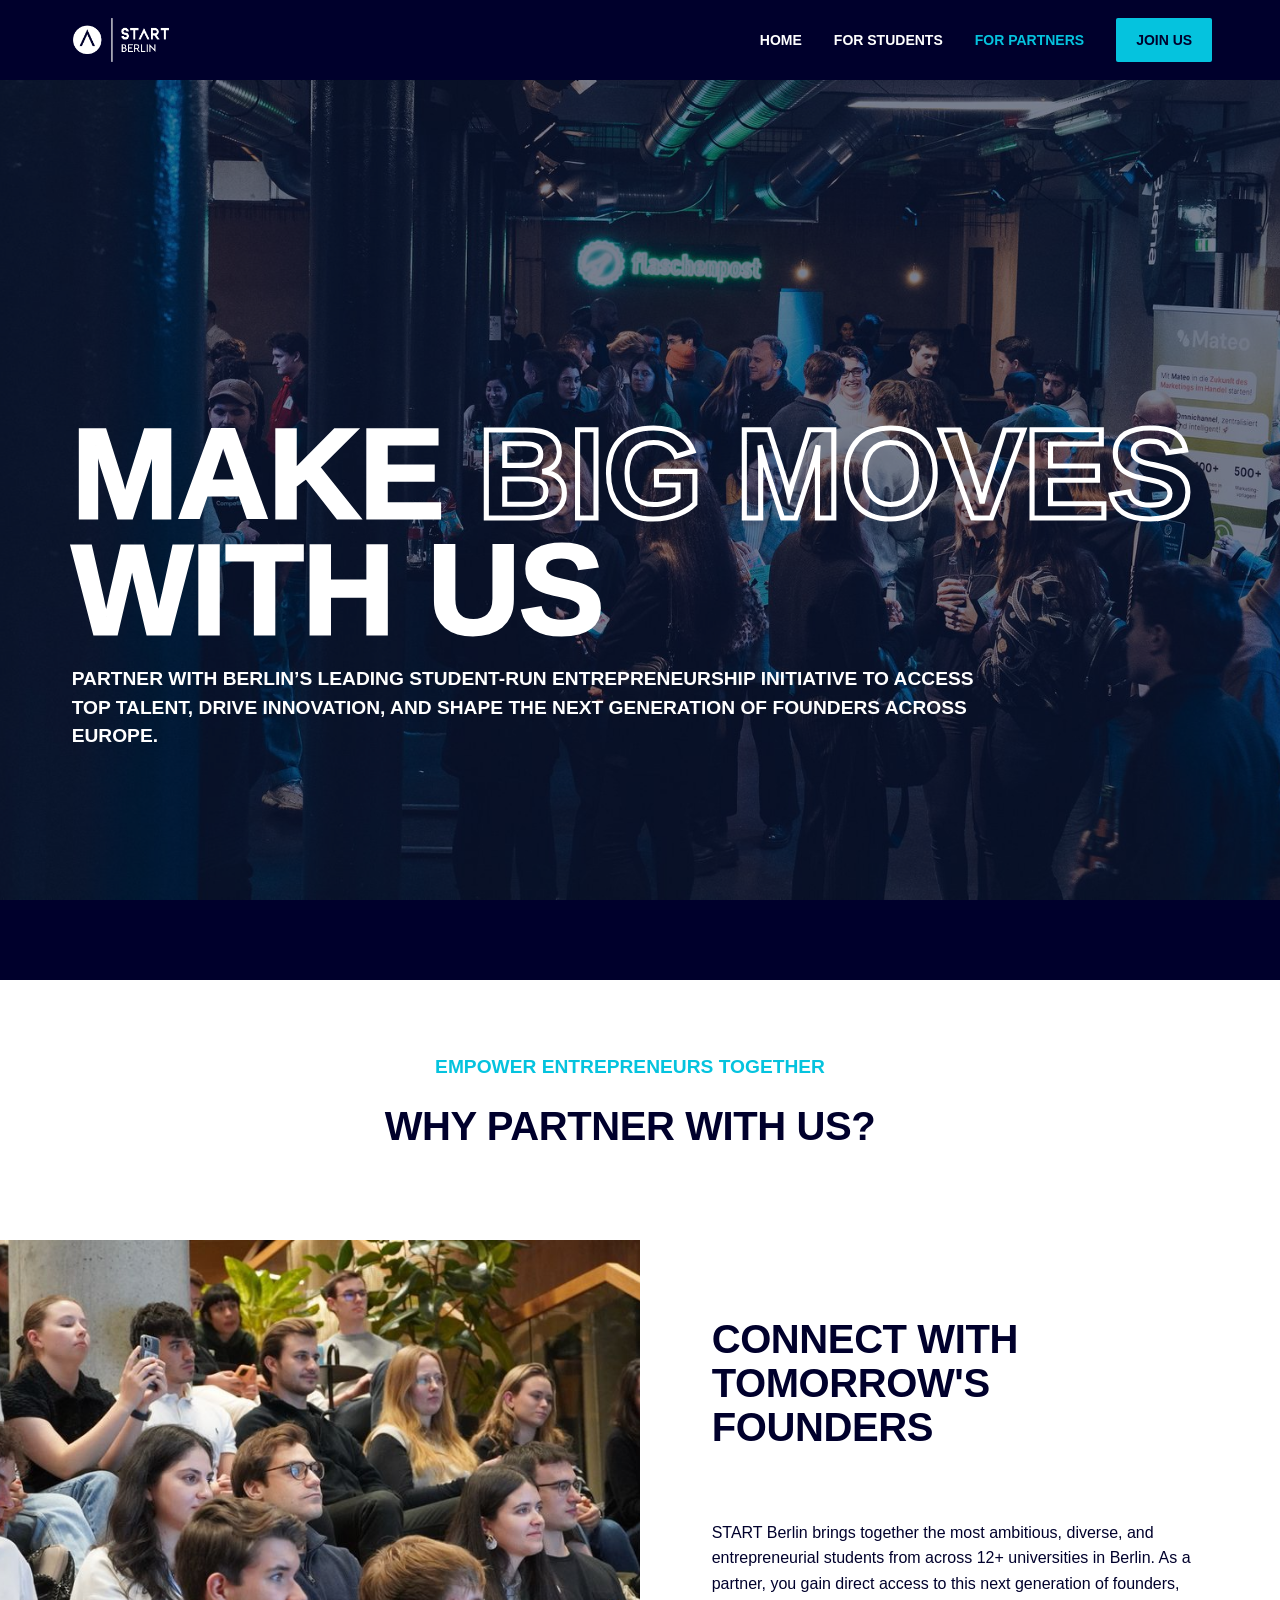
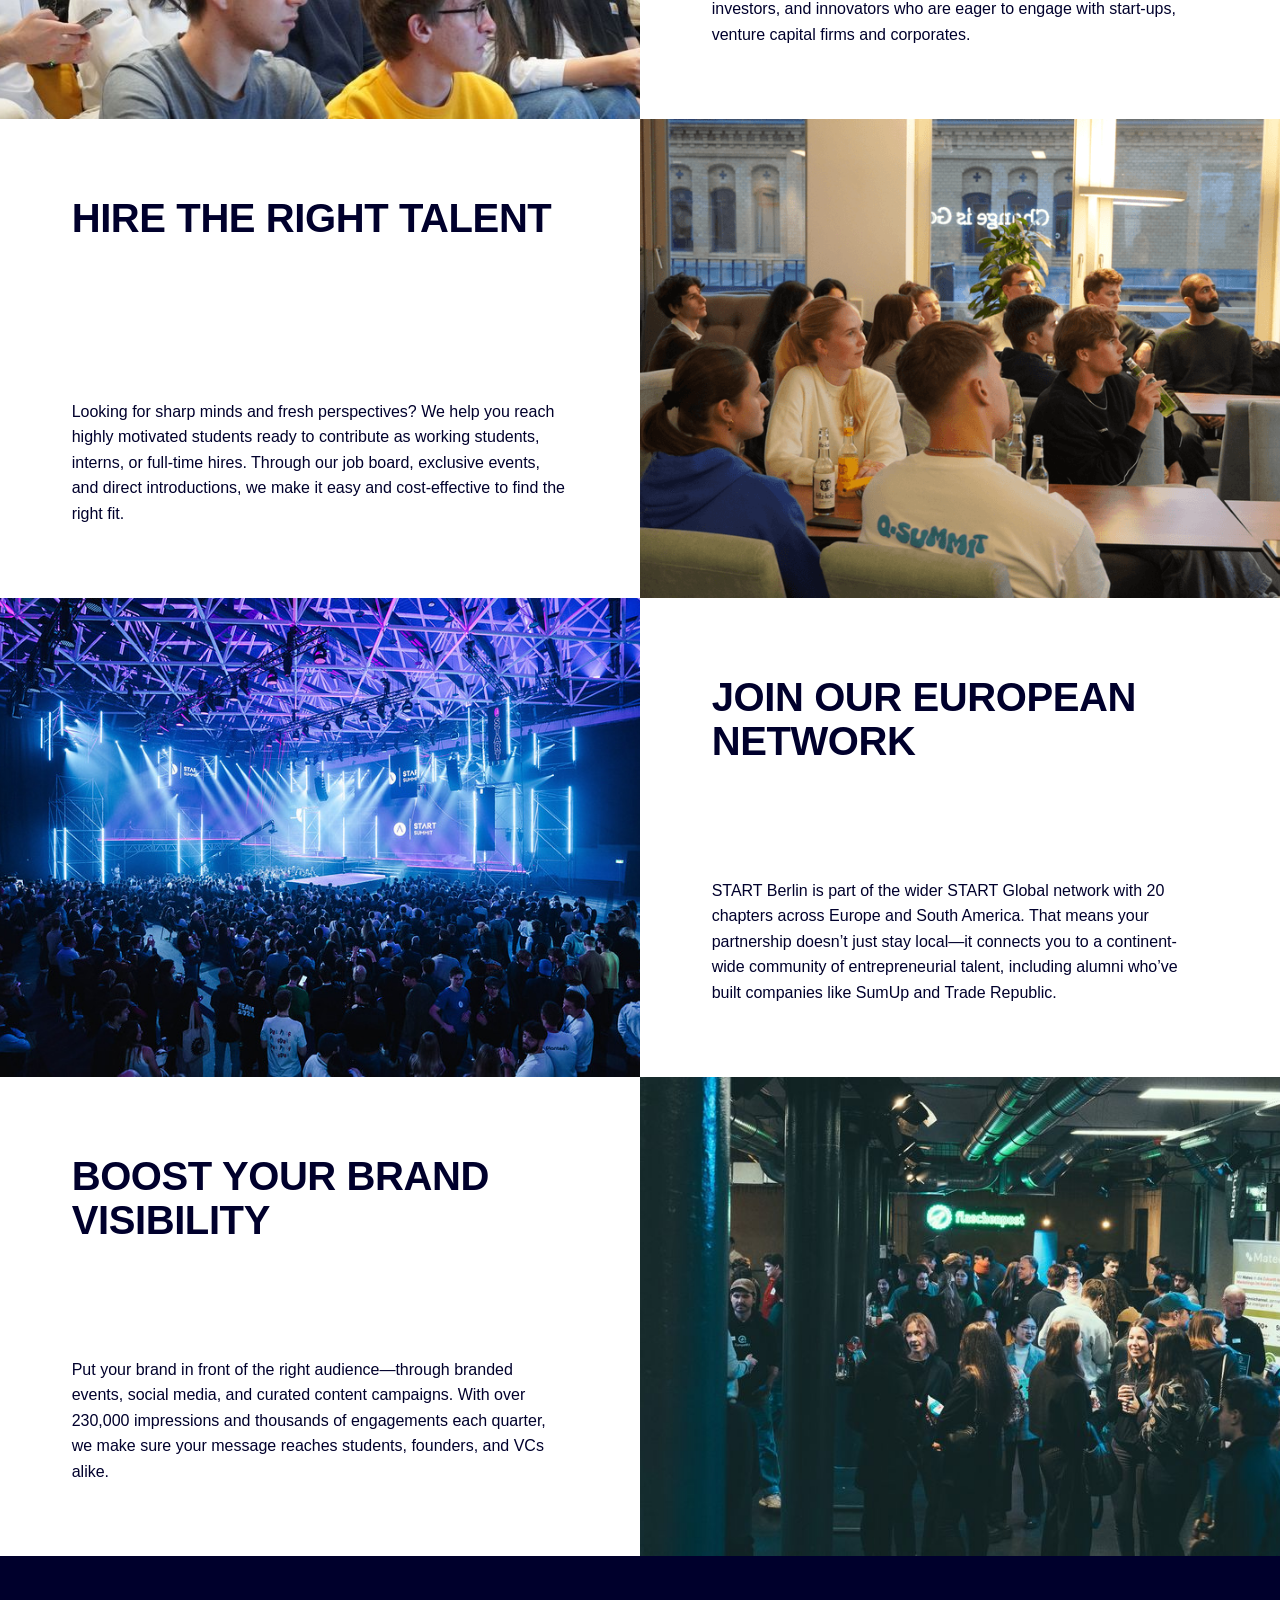
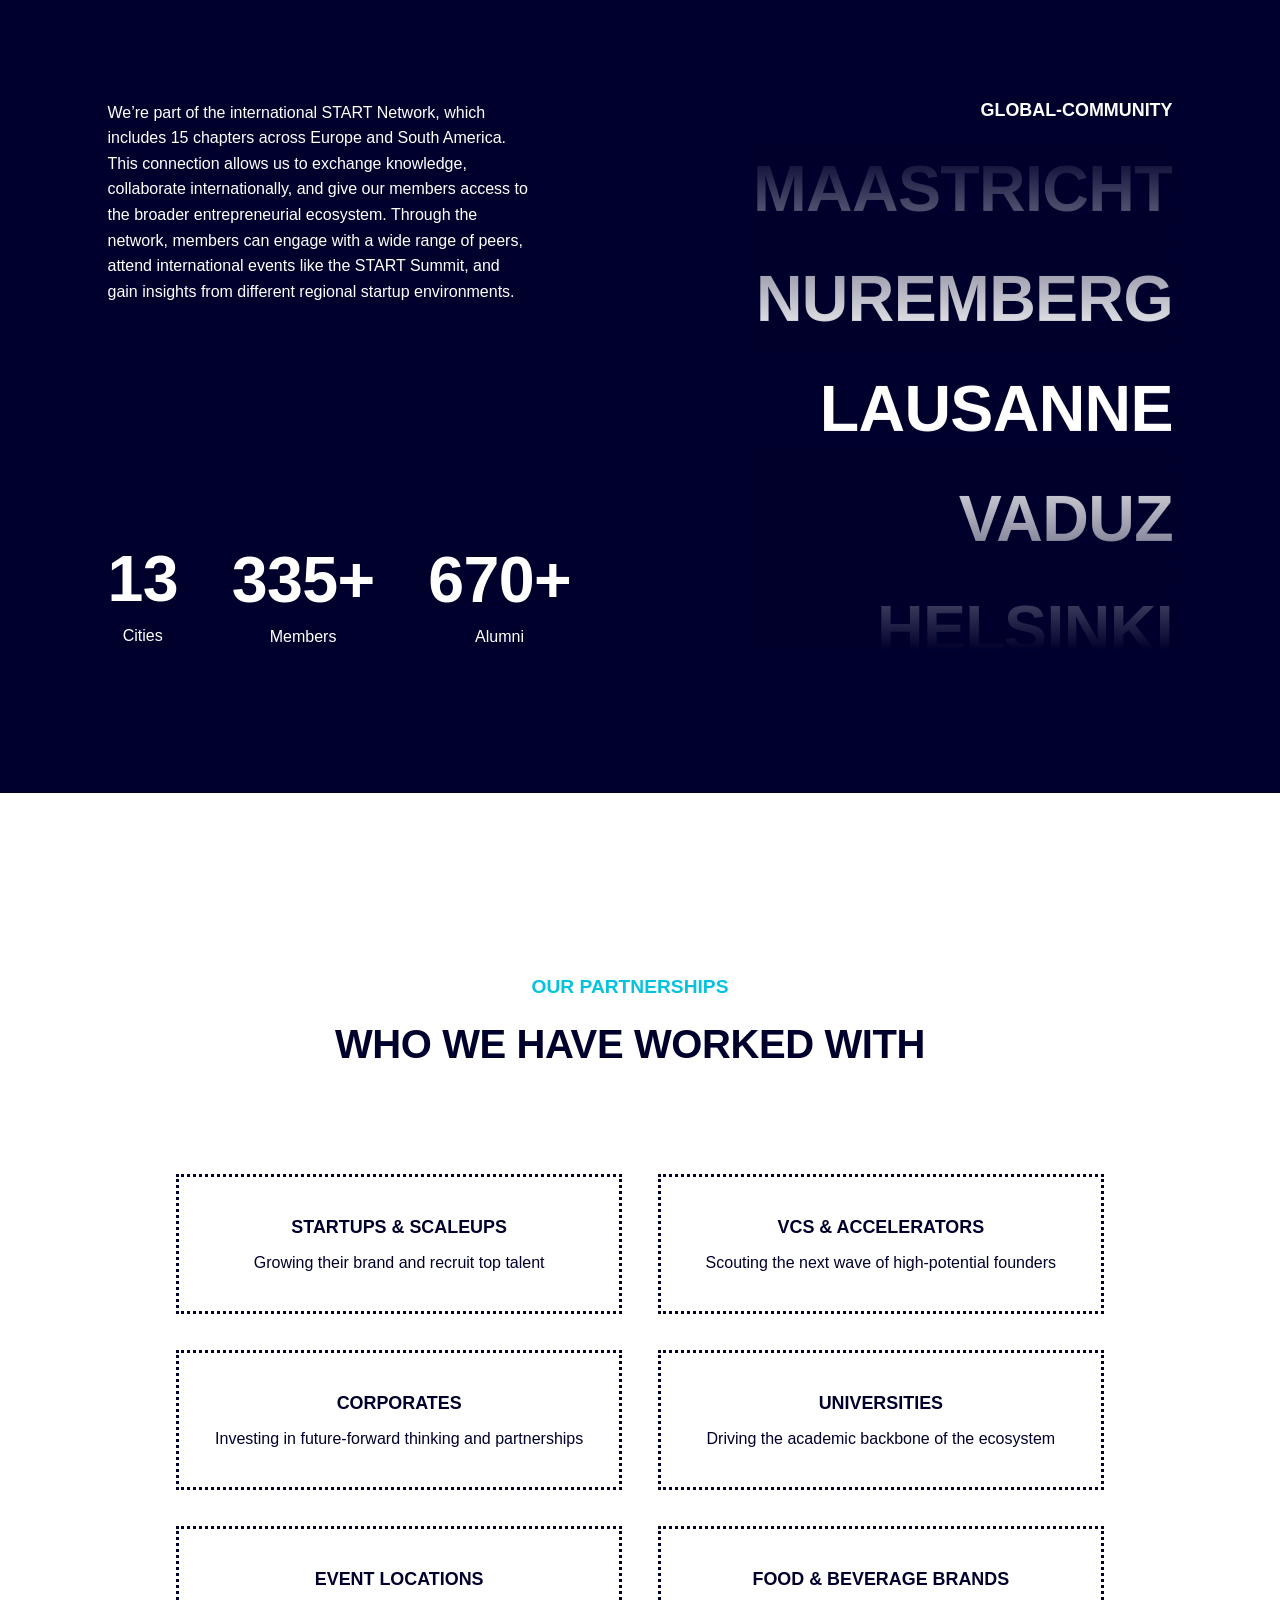
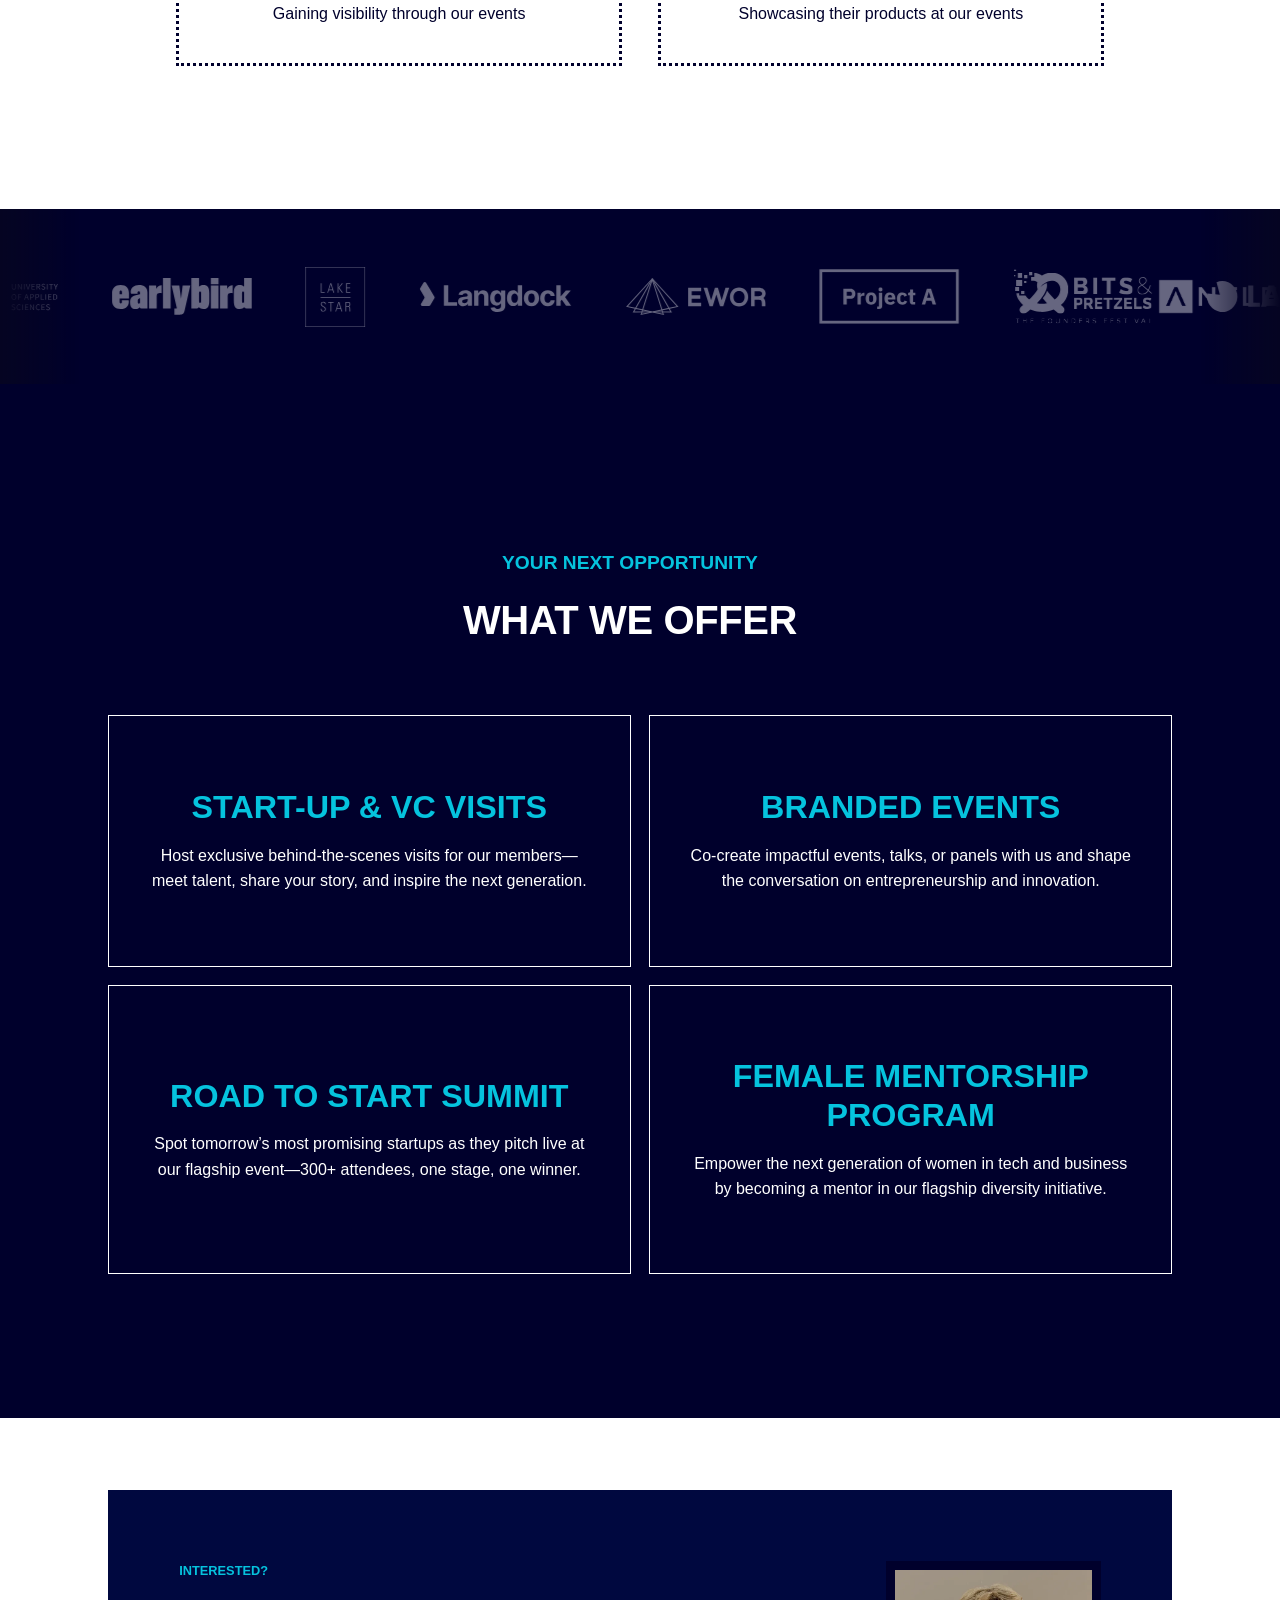
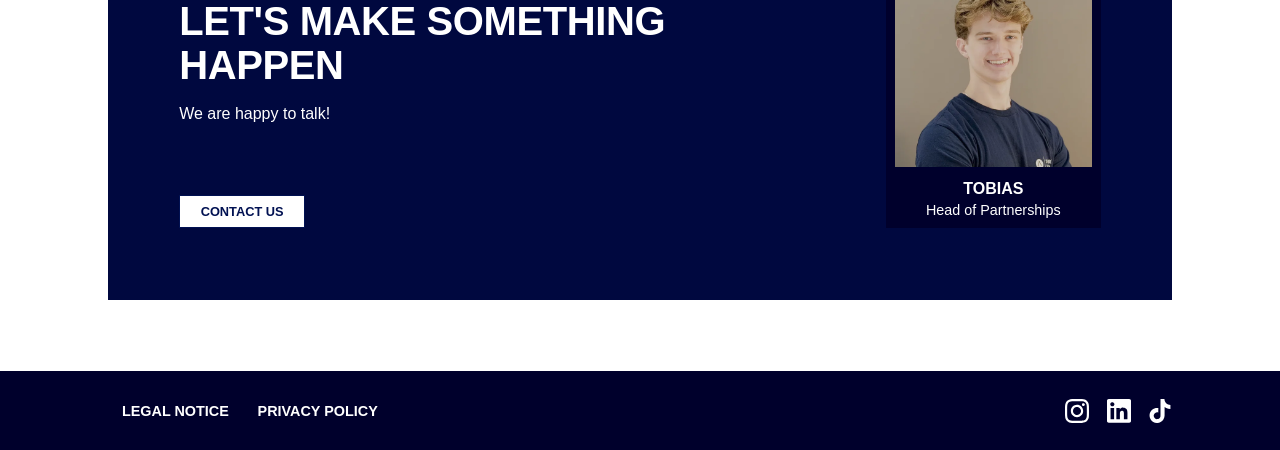
==== commit 2a0ccefe: "Close Fall 2026 applications and restore talent pool links" ====
--- a/for-partners.html
+++ b/for-partners.html
@@ -15,7 +15,9 @@
 		ui_host: 'https://eu.posthog.com',
         person_profiles: 'always', // or 'always' to create profiles for anonymous users as well
     })
-</script><script async="" src="js/embed.js"></script><link href="css/recruiting.css?v=20261005" rel="stylesheet" type="text/css"/><script src="js/navigation.js?v=20261005" defer></script></head><body class="body"><a class="recruitment-skip" href="#main-content">Skip to content</a><header class="site-header" data-menu-open="false"><a class="site-announcement" href="join-start-berlin.html" aria-label="Applications for Fall 2026 are open. Apply now"><div class="site-announcement-track" aria-hidden="true"><div class="site-announcement-group"><span>Applications for Fall 2026 are open. Apply now</span><span>Applications for Fall 2026 are open. Apply now</span><span>Applications for Fall 2026 are open. Apply now</span><span>Applications for Fall 2026 are open. Apply now</span></div><div class="site-announcement-group"><span>Applications for Fall 2026 are open. Apply now</span><span>Applications for Fall 2026 are open. Apply now</span><span>Applications for Fall 2026 are open. Apply now</span><span>Applications for Fall 2026 are open. Apply now</span></div></div><span class="site-announcement-static" aria-hidden="true">Applications are open · Apply now</span></a><div class="site-header-main"><a class="site-brand" href="index.html" aria-label="START Berlin homepage"><img src="images/68222c71dec791a815e98d60_START_berlin_white.png" alt="" width="106" height="44" loading="eager"/></a><button class="site-menu-toggle" type="button" aria-label="Open navigation" aria-expanded="false" aria-controls="site-navigation"><span></span><span></span></button><nav class="site-navigation" id="site-navigation" aria-label="Main navigation"><a href="index.html">Home</a><a href="for-students.html">For students</a><a href="for-partners.html" aria-current="page">For partners</a><a class="site-apply" href="join-start-berlin.html">Apply now</a></nav></div></header><section class="hero-subpage"><div class="hero-sub-content"><div class="hero-sub-content-wrapper"><div class="headline-wrapper" data-w-id="2a58803d-72a7-7b16-4a81-765d9855e809" style="opacity:0"><h1 id="main-content" tabindex="-1" class="h1">make <span class="span-outline">big moves</span> with us</h1></div><p class="s2 hero-sub" data-w-id="2a58803d-72a7-7b16-4a81-765d9855e80e" style="opacity:0"><strong>Partner with Berlin’s leading student-run entrepreneurship initiative to access top talent, drive innovation, and shape the next generation of founders across Europe.</strong></p></div></div><div class="hero-logo-banner"><img alt="CODE University of Applied Sciences" class="logo" height="32" loading="lazy" src="images/code-logo-new.svg" width="191"/><img alt="" class="logo" height="50.67720413208008" loading="lazy" src="images/68222c71dec791a815e98bd7_logo.svg" width="64"/><img alt="" class="logo" height="27.999713897705078" loading="lazy" src="images/68222c71dec791a815e98c1a_logo.svg" width="170"/><img alt="" class="logo" height="41.10892105102539" loading="lazy" src="images/68222c71dec791a815e98bd2_logo.svg" width="136"/><img alt="" class="logo" height="33.436988830566406" loading="lazy" src="images/68222c71dec791a815e98c2c_logo.svg" width="120"/><img alt="" class="logo" height="34.75862121582031" loading="lazy" src="images/68222c71dec791a815e98bb6_logo.svg" width="112"/><img alt="" class="logo" height="15.455826759338379" loading="lazy" src="images/68222c71dec791a815e98bb5_logo.svg" width="103.99986267089844"/><img alt="" class="logo" height="30" loading="lazy" src="images/68222c71dec791a815e98bd9_logo.svg" width="64"/><img alt="" class="logo" height="43.69020080566406" loading="lazy" src="images/68222c71dec791a815e98bf5_logo.svg" width="104"/></div><div class="hero-bg-img-wrapper full-width"><img alt="" class="hero-bg-img" loading="lazy" sizes="(max-width: 3096px) 100vw, 3096px" src="images/68222c71dec791a815e98d89_Copy_of_RTSS25_153.jpg" srcset="images/68222c71dec791a815e98d89_Copy%2520of%2520RTSS25_153-p-500.jpg 500w, images/68222c71dec791a815e98d89_Copy%2520of%2520RTSS25_153-p-800.jpg 800w, images/68222c71dec791a815e98d89_Copy%2520of%2520RTSS25_153-p-1080.jpg 1080w, images/68222c71dec791a815e98d89_Copy%2520of%2520RTSS25_153-p-1600.jpg 1600w, images/68222c71dec791a815e98d89_Copy%2520of%2520RTSS25_153-p-2000.jpg 2000w, images/68222c71dec791a815e98d89_Copy%2520of%2520RTSS25_153-p-2600.jpg 2600w, images/68222c71dec791a815e98d89_Copy_of_RTSS25_153.jpg 3096w"/><div class="her-bg-overlay"></div></div></section><section class="section-benefits"><div class="s2-h2-wrapper spacing"><div class="s2 color center"><strong>empower entrepreneurs together</strong></div><h1 class="h2 center">why partner with us?</h1></div><div class="_50-50-element"><img alt="" class="_50-50-img" height="479" loading="lazy" sizes="(max-width: 767px) 100vw, 720px" src="images/68222c71dec791a815e98d6a_DSC03754_Large.jpeg" srcset="images/68222c71dec791a815e98d6a_DSC03754%2520Large-p-500.jpeg 500w, images/68222c71dec791a815e98d6a_DSC03754%2520Large-p-800.jpeg 800w, images/68222c71dec791a815e98d6a_DSC03754%2520Large-p-1080.jpeg 1080w, images/68222c71dec791a815e98d6a_DSC03754_Large.jpeg 1280w" width="720"/><div class="_50-50-frame padding-right"><h1 class="h2">connect with tomorrow's founders<br/></h1><div class="p1-textlink-wrapper"><p class="p1">START Berlin brings together the most ambitious, diverse, and entrepreneurial students from across 12+ universities in Berlin. As a partner, you gain direct access to this next generation of founders, investors, and innovators who are eager to engage with start-ups, venture capital firms and corporates.</p></div></div></div><div class="_50-50-element _50-50-reverse"><img alt="" class="_50-50-img" height="479" loading="lazy" sizes="(max-width: 767px) 100vw, 720px" src="images/68222c71dec791a815e98d62_DSC03244.png" srcset="images/68222c71dec791a815e98d62_DSC03244-p-500.png 500w, images/68222c71dec791a815e98d62_DSC03244-p-800.png 800w, images/68222c71dec791a815e98d62_DSC03244-p-1080.png 1080w, images/68222c71dec791a815e98d62_DSC03244-p-1600.png 1600w, images/68222c71dec791a815e98d62_DSC03244.png 2000w" width="720"/><div class="_50-50-frame padding-right"><h1 class="h2">hire the right talent<br/></h1><div class="p1-textlink-wrapper"><p class="p1">Looking for sharp minds and fresh perspectives? We help you reach highly motivated students ready to contribute as working students, interns, or full-time hires. Through our job board, exclusive events, and direct introductions, we make it easy and cost-effective to find the right fit.</p></div></div></div><div class="_50-50-element"><img alt="" class="_50-50-img" height="479" loading="lazy" sizes="(max-width: 767px) 100vw, 720px" src="images/68222c71dec791a815e98d0f_53615930527_63434edbb9_c.jpg" srcset="images/68222c71dec791a815e98d0f_53615930527_63434edbb9_c-p-500.jpg 500w, images/68222c71dec791a815e98d0f_53615930527_63434edbb9_c.jpg 799w" width="720"/><div class="_50-50-frame padding-right"><h1 class="h2">join our european network<br/></h1><div class="p1-textlink-wrapper"><p class="p1">START Berlin is part of the wider START Global network with 20 chapters across Europe and South America. That means your partnership doesn’t just stay local—it connects you to a continent-wide community of entrepreneurial talent, including alumni who’ve built companies like SumUp and Trade Republic.</p></div></div></div><div class="_50-50-element _50-50-reverse"><img alt="" class="_50-50-img" height="479" loading="lazy" sizes="(max-width: 767px) 100vw, 720px" src="images/68222c71dec791a815e98d89_Copy_of_RTSS25_153.jpg" srcset="images/68222c71dec791a815e98d89_Copy%2520of%2520RTSS25_153-p-500.jpg 500w, images/68222c71dec791a815e98d89_Copy%2520of%2520RTSS25_153-p-800.jpg 800w, images/68222c71dec791a815e98d89_Copy%2520of%2520RTSS25_153-p-1080.jpg 1080w, images/68222c71dec791a815e98d89_Copy%2520of%2520RTSS25_153-p-1600.jpg 1600w, images/68222c71dec791a815e98d89_Copy%2520of%2520RTSS25_153-p-2000.jpg 2000w, images/68222c71dec791a815e98d89_Copy%2520of%2520RTSS25_153-p-2600.jpg 2600w, images/68222c71dec791a815e98d89_Copy_of_RTSS25_153.jpg 3096w" width="720"/><div class="_50-50-frame padding-right"><h1 class="h2">boost your brand visibility<br/></h1><div class="p1-textlink-wrapper"><p class="p1">Put your brand in front of the right audience—through branded events, social media, and curated content campaigns. With over 230,000 impressions and thousands of engagements each quarter, we make sure your message reaches students, founders, and VCs alike.</p></div></div></div></section><section class="section-network"><div class="network-wrapper"><div class="network-text-wrapper"><p class="p1 white">We’re part of the international START Network, which includes 15 chapters across Europe and South America. This connection allows us to exchange knowledge, collaborate internationally, and give our members access to the broader entrepreneurial ecosystem. Through the network, members can engage with a wide range of peers, attend international events like the START Summit, and gain insights from different regional startup environments.</p><div class="network-numbers-wrapper"><div class="number-wrapper"><h1 class="h2 white xl" id="cities">20</h1><p class="p1 white">Cities</p></div><div class="number-wrapper"><h1 class="h2 white xl"><span id="members">500</span>+</h1><p class="p1 white">Members</p></div><div class="number-wrapper"><h1 class="h2 white xl"><span id="alumni">1000</span>+</h1><p class="p1 white">Alumni</p></div></div></div><div class="network-chapter-wrapper"><div class="s1">global-community</div><div class="network-cities-wrapper"><div class="network-city-animation"><div class="network-cities"><h1 class="h2 white xl">Barcelona</h1><h1 class="h2 white xl">Lisbon</h1><h1 class="h2 white xl">maastricht</h1><h1 class="h2 white xl">nuremberg</h1><h1 class="h2 white xl">Lausanne</h1><h1 class="h2 white xl">Vaduz</h1><h1 class="h2 white xl">Helsinki</h1><h1 class="h2 white xl">berlin</h1><h1 class="h2 white xl">st. gallen</h1><h1 class="h2 white xl">stuttgart</h1><h1 class="h2 white xl">hamburg</h1><h1 class="h2 white xl">paris</h1><h1 class="h2 white xl">Bogotá</h1><h1 class="h2 white xl">Quito</h1><h1 class="h2 white xl">Lima</h1><h1 class="h2 white xl hidden">munich</h1></div><div class="network-cities"><h1 class="h2 white xl">Barcelona</h1><h1 class="h2 white xl">Lisbon</h1><h1 class="h2 white xl">maastricht</h1><h1 class="h2 white xl">nuremberg</h1><h1 class="h2 white xl">Lausanne</h1><h1 class="h2 white xl">Vaduz</h1><h1 class="h2 white xl">Helsinki</h1><h1 class="h2 white xl">berlin</h1><h1 class="h2 white xl">st. gallen</h1><h1 class="h2 white xl">stuttgart</h1><h1 class="h2 white xl">hamburg</h1><h1 class="h2 white xl">paris</h1><h1 class="h2 white xl">Bogotá</h1><h1 class="h2 white xl">Quito</h1><h1 class="h2 white xl">Lima</h1><h1 class="h2 white xl hidden">munich</h1></div></div><div class="network-cities-overlay"></div></div></div></div></section><section class="logo-section"><h1 class="h2">Partner logo banner<br/></h1></section><section class="section-who-we-work-with"><div class="s2-h2-wrapper spacing"><div class="s2 color center main">OUR partnerships</div><h1 class="h2 center">who we HAVE workED with</h1></div><div class="partner-types"><div class="partner-types-wrapper"><div class="partnership-wrapper"><div class="partner-types-s2">startups &amp; scaleups</div><div class="p1 dark center">Growing their brand and recruit top talent</div></div></div><div class="partner-types-wrapper"><div class="partnership-wrapper"><div class="partner-types-s2">VCs &amp; accelerators</div><div class="p1 dark center">Scouting the next wave of high-potential founders</div></div></div><div class="partner-types-wrapper"><div class="partnership-wrapper"><div class="s2 partner-types-s2">corporates</div><div class="p1 dark center">Investing in future-forward thinking and partnerships</div></div></div><div class="partner-types-wrapper"><div class="partnership-wrapper"><div class="partner-types-s2">universities</div><div class="p1 dark center">Driving the academic backbone of the ecosystem</div></div></div><div class="partner-types-wrapper"><div class="partnership-wrapper"><div class="partner-types-s2">event locations</div><div class="p1 dark center">Gaining visibility through our events</div></div></div><div class="partner-types-wrapper"><div class="partnership-wrapper"><div class="partner-types-s2">food &amp; beverage brands</div><div class="p1 dark center">Showcasing their products at our events</div></div></div></div><div class="alumni-logo-banner"><img alt="" class="alumni-logo" height="32.632164001464844" loading="lazy" src="images/68222c71dec791a815e98bbb_Vectors-Wrapper.svg" width="112"/><img alt="" class="alumni-logo" height="20.98015022277832" loading="lazy" src="images/68222c71dec791a815e98c05_Vectors-Wrapper.svg" width="96"/><img alt="" class="alumni-logo" height="25.116281509399414" loading="lazy" src="images/68222c71dec791a815e98bfe_Vectors-Wrapper.svg" width="120"/><img alt="" class="alumni-logo" height="42.88807678222656" loading="lazy" src="images/68222c71dec791a815e98c1d_Vectors-Wrapper.svg" width="104"/><img alt="" class="alumni-logo" height="36.332191467285156" loading="lazy" src="images/68222c71dec791a815e98bb1_Vectors-Wrapper.svg" width="160"/><img alt="" class="alumni-logo" height="28.9603328704834" loading="lazy" src="images/68222c71dec791a815e98bd1_Vectors-Wrapper.svg" width="136"/><img alt="" class="alumni-logo" height="50.80196762084961" loading="lazy" src="images/68222c71dec791a815e98ce2_5eb3c929c8c4590004435152.png" width="80"/><img alt="" class="alumni-logo" height="22.646228790283203" loading="lazy" src="images/68222c71dec791a815e98bae_Vectors-Wrapper.svg" width="104"/><img alt="" class="alumni-logo" height="21.95121955871582" loading="lazy" src="images/68222c71dec791a815e98ba4_Vectors-Wrapper.svg" width="72"/></div></section><div class="logos-content"><div class="logos-container"><div class="logos-row"><img alt="CODE University of Applied Sciences" class="partner-logo large" loading="eager" src="images/code-logo-new.svg"/><img alt="" class="partner-logo" loading="eager" src="images/68222c71dec791a815e98d7d_earlybird.svg"/><img alt="" class="partner-logo small" loading="eager" src="images/68222c71dec791a815e98d85_lakestar.svg"/><img alt="" class="partner-logo large" loading="eager" src="images/68222c71dec791a815e98d74_langdock.svg"/><img alt="" class="partner-logo" loading="eager" src="images/68222c71dec791a815e98d77_ewor.svg"/><img alt="" class="partner-logo" loading="eager" src="images/68222c71dec791a815e98d80_project-a.svg"/><img alt="" class="partner-logo" loading="eager" src="images/68222c71dec791a815e98d72_bits-and-pretzels.svg"/><img alt="" class="partner-logo" loading="eager" src="images/68222c71dec791a815e98d79_lanch.svg"/></div><div class="logos-row"><img alt="" class="partner-logo" loading="eager" sizes="(max-width: 4001px) 100vw, 4001px" src="images/68222c71dec791a815e98d84_antler.png" srcset="images/68222c71dec791a815e98d84_antler-p-500.png 500w, images/68222c71dec791a815e98d84_antler-p-800.png 800w, images/68222c71dec791a815e98d84_antler-p-1080.png 1080w, images/68222c71dec791a815e98d84_antler-p-1600.png 1600w, images/68222c71dec791a815e98d84_antler-p-2000.png 2000w, images/68222c71dec791a815e98d84_antler-p-2600.png 2600w, images/68222c71dec791a815e98d84_antler-p-3200.png 3200w, images/68222c71dec791a815e98d84_antler.png 4001w"/><img alt="" class="partner-logo small" loading="eager" src="images/68222c71dec791a815e98d83_hu.png"/><img alt="" class="partner-logo medium" loading="eager" src="images/68222c71dec791a815e98d73_rows.svg"/><img alt="" class="partner-logo medium" loading="eager" src="images/68222c71dec791a815e98d7c_velsa.svg"/><img alt="" class="partner-logo medium" loading="eager" src="images/68222c71dec791a815e98d81_sap.png"/><img alt="" class="partner-logo medium" loading="eager" sizes="(max-width: 687px) 100vw, 687px" src="images/68222c71dec791a815e98d76_fomo.png" srcset="images/68222c71dec791a815e98d76_fomo-p-500.png 500w, images/68222c71dec791a815e98d76_fomo.png 687w"/><img alt="" class="partner-logo large" loading="eager" src="images/68222c71dec791a815e98d82_st-gallen.svg"/></div><div class="logos-row"><img alt="" class="partner-logo" loading="eager" src="images/68222c71dec791a815e98d7e_atlantic-labs.svg"/><img alt="" class="partner-logo" loading="eager" src="images/68222c71dec791a815e98d7f_ey.svg"/><img alt="" class="partner-logo" loading="eager" src="images/68222c71dec791a815e98d78_koro.svg"/><img alt="" class="partner-logo" loading="eager" sizes="(max-width: 533px) 100vw, 533px" src="images/68222c71dec791a815e98d75_edge-workspaces.png" srcset="images/68222c71dec791a815e98d75_edge-workspaces-p-500.png 500w, images/68222c71dec791a815e98d75_edge-workspaces.png 533w"/><img alt="" class="partner-logo" loading="eager" src="images/68222c71dec791a815e98d71_lexmea.svg"/><img alt="" class="partner-logo" loading="eager" src="images/68222c71dec791a815e98d7b_handpicked.svg"/><img alt="" class="partner-logo" loading="eager" src="images/68222c71dec791a815e98d7a_flaschenpost.svg"/></div><div class="logos-gradient is-inverted"></div><div class="logos-gradient"></div></div></div><section class="section-portfolio"><div class="s2-h2-wrapper"><div class="s2 color">what we create<br/></div><h2 class="h2">check out<br/>‍‍<span class="span-outline">our startups</span></h2></div><a class="cta2" href="for-students.html">view our portfolio</a><div class="portfolio-wrapper"><img alt="" class="portfolio-thumb" loading="lazy" src="images/placeholder.60f9b1840c.svg"/><img alt="" class="portfolio-thumb" loading="lazy" src="images/placeholder.60f9b1840c.svg"/><img alt="" class="portfolio-thumb" loading="lazy" src="images/placeholder.60f9b1840c.svg"/><img alt="" class="portfolio-thumb" loading="lazy" src="images/placeholder.60f9b1840c.svg"/></div></section><section class="section-value-proposition"><div class="s2-h2-wrapper"><div class="s2 color center">your NEXT OPPORTUNITY</div><h1 class="h2 white center">what we offer</h1></div><div class="value-prop-numbers-wrapper"><div class="offering-card _1"><h2 class="h3 color">START-UP &amp; VC Visits</h2><div class="p1 white center">Host exclusive behind-the-scenes visits for our members—meet talent, share your story, and inspire the next generation.</div></div><div class="offering-card _2"><h2 class="h3 color">branded events</h2><div class="p1 white center">Co-create impactful events, talks, or panels with us and shape the conversation on entrepreneurship and innovation.</div></div><div class="offering-card _3" id="w-node-_57968452-926f-c9f5-05da-dc3105302012-15e98b56"><h2 class="h3 color">ROAD TO START SUMMIT</h2><div class="p1 white center">Spot tomorrow’s most promising startups as they pitch live at our flagship event—300+ attendees, one stage, one winner.</div></div><div class="offering-card _4"><h2 class="h3 color">FEMALE MENTORSHIP PROGRAM</h2><div class="p1 white center">Empower the next generation of women in tech and business by becoming a mentor in our flagship diversity initiative.</div></div></div></section><section class="partner-testemonials"><div class="partner-testemonial-wrapper"><p class="p1 partner">At START Munich, I laid the foundation for my current network. From this starting point, I built several companies, invested in more than 80 start-ups and helped set up Bits &amp; Pretzels.</p><div class="partner-wrapper"><div class="partner-photo"></div><div class="name-wrapper"><div class="s2 color">Felix Haas</div><div class="p2 dark-navy">Co-Founder IDnow, Host Bits &amp; Pretzels</div></div></div></div><img alt="" class="quotationmark" loading="lazy" src="images/68222c71dec791a815e98ccc_“.svg"/></section><section class="lead-magnet"><div class="_50-50-element"><div class="_50-50div"><img alt="" class="_50-50div-img blur" height="479" loading="lazy" sizes="(max-width: 767px) 100vw, 720px" src="images/68222c71dec791a815e98ce0_Landscape-Brochure-Mockup-6.jpg" srcset="images/68222c71dec791a815e98ce0_Landscape-Brochure-Mockup-6-p-500.jpg 500w, images/68222c71dec791a815e98ce0_Landscape-Brochure-Mockup-6-p-800.jpg 800w, images/68222c71dec791a815e98ce0_Landscape-Brochure-Mockup-6-p-1080.jpg 1080w, images/68222c71dec791a815e98ce0_Landscape-Brochure-Mockup-6-p-1600.jpg 1600w, images/68222c71dec791a815e98ce0_Landscape-Brochure-Mockup-6.jpg 2000w" width="720"/><img alt="" class="_50-50div-img" height="479" loading="lazy" sizes="(max-width: 767px) 100vw, 720px" src="images/68222c71dec791a815e98ce0_Landscape-Brochure-Mockup-6.jpg" srcset="images/68222c71dec791a815e98ce0_Landscape-Brochure-Mockup-6-p-500.jpg 500w, images/68222c71dec791a815e98ce0_Landscape-Brochure-Mockup-6-p-800.jpg 800w, images/68222c71dec791a815e98ce0_Landscape-Brochure-Mockup-6-p-1080.jpg 1080w, images/68222c71dec791a815e98ce0_Landscape-Brochure-Mockup-6-p-1600.jpg 1600w, images/68222c71dec791a815e98ce0_Landscape-Brochure-Mockup-6.jpg 2000w" width="720"/></div><div class="_50-50-frame"><h1 class="h2">wanna learn more about us?<br/></h1><div class="p1-textlink-wrapper"><p class="p1"><a href="#">Download</a> our Pitchdeck/Infobrochure to get exclusive insights about our community, etc. bla bla</p><div class="form-block w-form"><form class="form" data-name="Email Form" data-wf-element-id="c1a40061-9b45-a37a-55e4-203062112786" data-wf-page-id="68222c71dec791a815e98b56" id="email-form" method="get" name="email-form"><label class="p1" for="email">Enter your Email Address</label><div class="form-wrapper"><input class="text-field w-input" data-name="Email" id="email" maxlength="256" name="email" placeholder="" required="" type="email"/><input class="submit-button w-button" data-wait="Please wait..." type="submit" value="Submit"/></div></form><div class="w-form-done"><div>Thank you! Your submission has been received!</div></div><div class="w-form-fail"><div>Oops! Something went wrong while submitting the form.</div></div></div></div></div></div></section><section class="section-contact partnerships-contact"><div class="contact-card contact-person"><div class="contact-card-50"><div class="s2-h2-p1-wrapper"><div class="s2 color">INTERESTED?</div><h3 class="h2 white left">let's make something happen</h3><p class="p1 light">We are happy to talk!</p></div><a class="btn-tertiary _2xl w-button" href="#tally-open=w7EQzP&amp;tally-layout=modal&amp;tally-width=700&amp;tally-emoji-text=👋&amp;tally-emoji-animation=wave&amp;tally-auto-close=10000&amp;tally-custom-form-url=https%3A%2F%2Fforms.start-berlin.com%2Fcontact">CONTACT US</a></div><div class="contact-card-50"><div class="board-card contact"><img alt="Tobias, Head of Partnerships" class="board-photo" decoding="async" loading="lazy" src="images/tobias-partnerships.webp"/><div class="board-info-wrapper"><div class="s2 center">Tobias</div><div class="p2 center">Head of Partnerships</div></div></div></div></div></section><section class="footer"><div class="footer-links"><a class="legal-cta" href="legal/legal-notice.html">Legal Notice</a><a class="legal-cta" href="legal/privacy.html">Privacy Policy</a></div><div class="social-icon-wrapper"><a class="w-inline-block" href="https://www.instagram.com/start_berlin" target="_blank"><img alt="" class="footer-social-icon" height="24" loading="lazy" src="images/68222c71dec791a815e98c29_socialmedia-instagram-white.svg" width="24"/></a><a class="w-inline-block" href="https://www.linkedin.com/company/start-berlin-e-v-" target="_blank"><img alt="" class="footer-social-icon" height="24" loading="lazy" src="images/68222c71dec791a815e98c2b_socialmedia-linkedin-white.svg" width="24"/></a><a class="w-inline-block" href="https://www.tiktok.com/@start_berlin" target="_blank" rel="noopener noreferrer" aria-label="START Berlin on TikTok"><img alt="" class="footer-social-icon" height="24" loading="lazy" src="images/socialmedia-tiktok-white.svg" width="24"/></a></div></section><script crossorigin="anonymous" integrity="sha256-9/aliU8dGd2tb6OSsuzixeV4y/faTqgFtohetphbbj0=" src="js/jquery-3.5.1.min.dc5e7f18c8.js" type="text/javascript"></script><script crossorigin="anonymous" integrity="sha384-4abIlA5/v7XaW1HMXKBgnUuhnjBYJ/Z9C1OSg4OhmVw9O3QeHJ/qJqFBERCDPv7G" src="js/webflow.schunk.36b8fb49256177c8.js" type="text/javascript"></script><script crossorigin="anonymous" integrity="sha384-uNwCrZh7AmeZoxRDuVVWeu4Ltq0hfTGd2jMKuIuZtgHYh26dMMgHYxNc5OAQM1s8" src="js/webflow.schunk.2df297a7658d5761.js" type="text/javascript"></script><script crossorigin="anonymous" integrity="sha384-FrOJFxec6/yLxVlrebTRd98PhF7V1QsNy9v4JxdzLJT2a/LcwhOhq3ogcMNaRWfN" src="js/webflow.ad63b04f.eb70d5897c9500ec.js" type="text/javascript"></script><!-- Google Tag Manager (noscript) -->
+</script><script async="" src="js/embed.js"></script><link href="css/recruiting.css?v=20261027" rel="stylesheet" type="text/css"/><script src="js/navigation.js?v=20261005" defer></script></head><body class="body"><a class="recruitment-skip" href="#main-content">Skip to content</a><header class="site-header" data-menu-open="false"><!-- Applications closed on 27 October 2026. Opening announcement preserved for the next application round.
+<a class="site-announcement" href="join-start-berlin.html" aria-label="Applications for Fall 2026 are open. Apply now"><div class="site-announcement-track" aria-hidden="true"><div class="site-announcement-group"><span>Applications for Fall 2026 are open. Apply now</span><span>Applications for Fall 2026 are open. Apply now</span><span>Applications for Fall 2026 are open. Apply now</span><span>Applications for Fall 2026 are open. Apply now</span></div><div class="site-announcement-group"><span>Applications for Fall 2026 are open. Apply now</span><span>Applications for Fall 2026 are open. Apply now</span><span>Applications for Fall 2026 are open. Apply now</span><span>Applications for Fall 2026 are open. Apply now</span></div></div><span class="site-announcement-static" aria-hidden="true">Applications are open · Apply now</span></a>
+--><div class="site-header-main"><a class="site-brand" href="index.html" aria-label="START Berlin homepage"><img src="images/68222c71dec791a815e98d60_START_berlin_white.png" alt="" width="106" height="44" loading="eager"/></a><button class="site-menu-toggle" type="button" aria-label="Open navigation" aria-expanded="false" aria-controls="site-navigation"><span></span><span></span></button><nav class="site-navigation" id="site-navigation" aria-label="Main navigation"><a href="index.html">Home</a><a href="for-students.html">For students</a><a href="for-partners.html" aria-current="page">For partners</a><a class="site-apply" href="join-start-berlin.html">Join us</a></nav></div></header><section class="hero-subpage"><div class="hero-sub-content"><div class="hero-sub-content-wrapper"><div class="headline-wrapper" data-w-id="2a58803d-72a7-7b16-4a81-765d9855e809" style="opacity:0"><h1 id="main-content" tabindex="-1" class="h1">make <span class="span-outline">big moves</span> with us</h1></div><p class="s2 hero-sub" data-w-id="2a58803d-72a7-7b16-4a81-765d9855e80e" style="opacity:0"><strong>Partner with Berlin’s leading student-run entrepreneurship initiative to access top talent, drive innovation, and shape the next generation of founders across Europe.</strong></p></div></div><div class="hero-logo-banner"><img alt="CODE University of Applied Sciences" class="logo" height="32" loading="lazy" src="images/code-logo-new.svg" width="191"/><img alt="" class="logo" height="50.67720413208008" loading="lazy" src="images/68222c71dec791a815e98bd7_logo.svg" width="64"/><img alt="" class="logo" height="27.999713897705078" loading="lazy" src="images/68222c71dec791a815e98c1a_logo.svg" width="170"/><img alt="" class="logo" height="41.10892105102539" loading="lazy" src="images/68222c71dec791a815e98bd2_logo.svg" width="136"/><img alt="" class="logo" height="33.436988830566406" loading="lazy" src="images/68222c71dec791a815e98c2c_logo.svg" width="120"/><img alt="" class="logo" height="34.75862121582031" loading="lazy" src="images/68222c71dec791a815e98bb6_logo.svg" width="112"/><img alt="" class="logo" height="15.455826759338379" loading="lazy" src="images/68222c71dec791a815e98bb5_logo.svg" width="103.99986267089844"/><img alt="" class="logo" height="30" loading="lazy" src="images/68222c71dec791a815e98bd9_logo.svg" width="64"/><img alt="" class="logo" height="43.69020080566406" loading="lazy" src="images/68222c71dec791a815e98bf5_logo.svg" width="104"/></div><div class="hero-bg-img-wrapper full-width"><img alt="" class="hero-bg-img" loading="lazy" sizes="(max-width: 3096px) 100vw, 3096px" src="images/68222c71dec791a815e98d89_Copy_of_RTSS25_153.jpg" srcset="images/68222c71dec791a815e98d89_Copy%2520of%2520RTSS25_153-p-500.jpg 500w, images/68222c71dec791a815e98d89_Copy%2520of%2520RTSS25_153-p-800.jpg 800w, images/68222c71dec791a815e98d89_Copy%2520of%2520RTSS25_153-p-1080.jpg 1080w, images/68222c71dec791a815e98d89_Copy%2520of%2520RTSS25_153-p-1600.jpg 1600w, images/68222c71dec791a815e98d89_Copy%2520of%2520RTSS25_153-p-2000.jpg 2000w, images/68222c71dec791a815e98d89_Copy%2520of%2520RTSS25_153-p-2600.jpg 2600w, images/68222c71dec791a815e98d89_Copy_of_RTSS25_153.jpg 3096w"/><div class="her-bg-overlay"></div></div></section><section class="section-benefits"><div class="s2-h2-wrapper spacing"><div class="s2 color center"><strong>empower entrepreneurs together</strong></div><h1 class="h2 center">why partner with us?</h1></div><div class="_50-50-element"><img alt="" class="_50-50-img" height="479" loading="lazy" sizes="(max-width: 767px) 100vw, 720px" src="images/68222c71dec791a815e98d6a_DSC03754_Large.jpeg" srcset="images/68222c71dec791a815e98d6a_DSC03754%2520Large-p-500.jpeg 500w, images/68222c71dec791a815e98d6a_DSC03754%2520Large-p-800.jpeg 800w, images/68222c71dec791a815e98d6a_DSC03754%2520Large-p-1080.jpeg 1080w, images/68222c71dec791a815e98d6a_DSC03754_Large.jpeg 1280w" width="720"/><div class="_50-50-frame padding-right"><h1 class="h2">connect with tomorrow's founders<br/></h1><div class="p1-textlink-wrapper"><p class="p1">START Berlin brings together the most ambitious, diverse, and entrepreneurial students from across 12+ universities in Berlin. As a partner, you gain direct access to this next generation of founders, investors, and innovators who are eager to engage with start-ups, venture capital firms and corporates.</p></div></div></div><div class="_50-50-element _50-50-reverse"><img alt="" class="_50-50-img" height="479" loading="lazy" sizes="(max-width: 767px) 100vw, 720px" src="images/68222c71dec791a815e98d62_DSC03244.png" srcset="images/68222c71dec791a815e98d62_DSC03244-p-500.png 500w, images/68222c71dec791a815e98d62_DSC03244-p-800.png 800w, images/68222c71dec791a815e98d62_DSC03244-p-1080.png 1080w, images/68222c71dec791a815e98d62_DSC03244-p-1600.png 1600w, images/68222c71dec791a815e98d62_DSC03244.png 2000w" width="720"/><div class="_50-50-frame padding-right"><h1 class="h2">hire the right talent<br/></h1><div class="p1-textlink-wrapper"><p class="p1">Looking for sharp minds and fresh perspectives? We help you reach highly motivated students ready to contribute as working students, interns, or full-time hires. Through our job board, exclusive events, and direct introductions, we make it easy and cost-effective to find the right fit.</p></div></div></div><div class="_50-50-element"><img alt="" class="_50-50-img" height="479" loading="lazy" sizes="(max-width: 767px) 100vw, 720px" src="images/68222c71dec791a815e98d0f_53615930527_63434edbb9_c.jpg" srcset="images/68222c71dec791a815e98d0f_53615930527_63434edbb9_c-p-500.jpg 500w, images/68222c71dec791a815e98d0f_53615930527_63434edbb9_c.jpg 799w" width="720"/><div class="_50-50-frame padding-right"><h1 class="h2">join our european network<br/></h1><div class="p1-textlink-wrapper"><p class="p1">START Berlin is part of the wider START Global network with 20 chapters across Europe and South America. That means your partnership doesn’t just stay local—it connects you to a continent-wide community of entrepreneurial talent, including alumni who’ve built companies like SumUp and Trade Republic.</p></div></div></div><div class="_50-50-element _50-50-reverse"><img alt="" class="_50-50-img" height="479" loading="lazy" sizes="(max-width: 767px) 100vw, 720px" src="images/68222c71dec791a815e98d89_Copy_of_RTSS25_153.jpg" srcset="images/68222c71dec791a815e98d89_Copy%2520of%2520RTSS25_153-p-500.jpg 500w, images/68222c71dec791a815e98d89_Copy%2520of%2520RTSS25_153-p-800.jpg 800w, images/68222c71dec791a815e98d89_Copy%2520of%2520RTSS25_153-p-1080.jpg 1080w, images/68222c71dec791a815e98d89_Copy%2520of%2520RTSS25_153-p-1600.jpg 1600w, images/68222c71dec791a815e98d89_Copy%2520of%2520RTSS25_153-p-2000.jpg 2000w, images/68222c71dec791a815e98d89_Copy%2520of%2520RTSS25_153-p-2600.jpg 2600w, images/68222c71dec791a815e98d89_Copy_of_RTSS25_153.jpg 3096w" width="720"/><div class="_50-50-frame padding-right"><h1 class="h2">boost your brand visibility<br/></h1><div class="p1-textlink-wrapper"><p class="p1">Put your brand in front of the right audience—through branded events, social media, and curated content campaigns. With over 230,000 impressions and thousands of engagements each quarter, we make sure your message reaches students, founders, and VCs alike.</p></div></div></div></section><section class="section-network"><div class="network-wrapper"><div class="network-text-wrapper"><p class="p1 white">We’re part of the international START Network, which includes 15 chapters across Europe and South America. This connection allows us to exchange knowledge, collaborate internationally, and give our members access to the broader entrepreneurial ecosystem. Through the network, members can engage with a wide range of peers, attend international events like the START Summit, and gain insights from different regional startup environments.</p><div class="network-numbers-wrapper"><div class="number-wrapper"><h1 class="h2 white xl" id="cities">20</h1><p class="p1 white">Cities</p></div><div class="number-wrapper"><h1 class="h2 white xl"><span id="members">500</span>+</h1><p class="p1 white">Members</p></div><div class="number-wrapper"><h1 class="h2 white xl"><span id="alumni">1000</span>+</h1><p class="p1 white">Alumni</p></div></div></div><div class="network-chapter-wrapper"><div class="s1">global-community</div><div class="network-cities-wrapper"><div class="network-city-animation"><div class="network-cities"><h1 class="h2 white xl">Barcelona</h1><h1 class="h2 white xl">Lisbon</h1><h1 class="h2 white xl">maastricht</h1><h1 class="h2 white xl">nuremberg</h1><h1 class="h2 white xl">Lausanne</h1><h1 class="h2 white xl">Vaduz</h1><h1 class="h2 white xl">Helsinki</h1><h1 class="h2 white xl">berlin</h1><h1 class="h2 white xl">st. gallen</h1><h1 class="h2 white xl">stuttgart</h1><h1 class="h2 white xl">hamburg</h1><h1 class="h2 white xl">paris</h1><h1 class="h2 white xl">Bogotá</h1><h1 class="h2 white xl">Quito</h1><h1 class="h2 white xl">Lima</h1><h1 class="h2 white xl hidden">munich</h1></div><div class="network-cities"><h1 class="h2 white xl">Barcelona</h1><h1 class="h2 white xl">Lisbon</h1><h1 class="h2 white xl">maastricht</h1><h1 class="h2 white xl">nuremberg</h1><h1 class="h2 white xl">Lausanne</h1><h1 class="h2 white xl">Vaduz</h1><h1 class="h2 white xl">Helsinki</h1><h1 class="h2 white xl">berlin</h1><h1 class="h2 white xl">st. gallen</h1><h1 class="h2 white xl">stuttgart</h1><h1 class="h2 white xl">hamburg</h1><h1 class="h2 white xl">paris</h1><h1 class="h2 white xl">Bogotá</h1><h1 class="h2 white xl">Quito</h1><h1 class="h2 white xl">Lima</h1><h1 class="h2 white xl hidden">munich</h1></div></div><div class="network-cities-overlay"></div></div></div></div></section><section class="logo-section"><h1 class="h2">Partner logo banner<br/></h1></section><section class="section-who-we-work-with"><div class="s2-h2-wrapper spacing"><div class="s2 color center main">OUR partnerships</div><h1 class="h2 center">who we HAVE workED with</h1></div><div class="partner-types"><div class="partner-types-wrapper"><div class="partnership-wrapper"><div class="partner-types-s2">startups &amp; scaleups</div><div class="p1 dark center">Growing their brand and recruit top talent</div></div></div><div class="partner-types-wrapper"><div class="partnership-wrapper"><div class="partner-types-s2">VCs &amp; accelerators</div><div class="p1 dark center">Scouting the next wave of high-potential founders</div></div></div><div class="partner-types-wrapper"><div class="partnership-wrapper"><div class="s2 partner-types-s2">corporates</div><div class="p1 dark center">Investing in future-forward thinking and partnerships</div></div></div><div class="partner-types-wrapper"><div class="partnership-wrapper"><div class="partner-types-s2">universities</div><div class="p1 dark center">Driving the academic backbone of the ecosystem</div></div></div><div class="partner-types-wrapper"><div class="partnership-wrapper"><div class="partner-types-s2">event locations</div><div class="p1 dark center">Gaining visibility through our events</div></div></div><div class="partner-types-wrapper"><div class="partnership-wrapper"><div class="partner-types-s2">food &amp; beverage brands</div><div class="p1 dark center">Showcasing their products at our events</div></div></div></div><div class="alumni-logo-banner"><img alt="" class="alumni-logo" height="32.632164001464844" loading="lazy" src="images/68222c71dec791a815e98bbb_Vectors-Wrapper.svg" width="112"/><img alt="" class="alumni-logo" height="20.98015022277832" loading="lazy" src="images/68222c71dec791a815e98c05_Vectors-Wrapper.svg" width="96"/><img alt="" class="alumni-logo" height="25.116281509399414" loading="lazy" src="images/68222c71dec791a815e98bfe_Vectors-Wrapper.svg" width="120"/><img alt="" class="alumni-logo" height="42.88807678222656" loading="lazy" src="images/68222c71dec791a815e98c1d_Vectors-Wrapper.svg" width="104"/><img alt="" class="alumni-logo" height="36.332191467285156" loading="lazy" src="images/68222c71dec791a815e98bb1_Vectors-Wrapper.svg" width="160"/><img alt="" class="alumni-logo" height="28.9603328704834" loading="lazy" src="images/68222c71dec791a815e98bd1_Vectors-Wrapper.svg" width="136"/><img alt="" class="alumni-logo" height="50.80196762084961" loading="lazy" src="images/68222c71dec791a815e98ce2_5eb3c929c8c4590004435152.png" width="80"/><img alt="" class="alumni-logo" height="22.646228790283203" loading="lazy" src="images/68222c71dec791a815e98bae_Vectors-Wrapper.svg" width="104"/><img alt="" class="alumni-logo" height="21.95121955871582" loading="lazy" src="images/68222c71dec791a815e98ba4_Vectors-Wrapper.svg" width="72"/></div></section><div class="logos-content"><div class="logos-container"><div class="logos-row"><img alt="CODE University of Applied Sciences" class="partner-logo large" loading="eager" src="images/code-logo-new.svg"/><img alt="" class="partner-logo" loading="eager" src="images/68222c71dec791a815e98d7d_earlybird.svg"/><img alt="" class="partner-logo small" loading="eager" src="images/68222c71dec791a815e98d85_lakestar.svg"/><img alt="" class="partner-logo large" loading="eager" src="images/68222c71dec791a815e98d74_langdock.svg"/><img alt="" class="partner-logo" loading="eager" src="images/68222c71dec791a815e98d77_ewor.svg"/><img alt="" class="partner-logo" loading="eager" src="images/68222c71dec791a815e98d80_project-a.svg"/><img alt="" class="partner-logo" loading="eager" src="images/68222c71dec791a815e98d72_bits-and-pretzels.svg"/><img alt="" class="partner-logo" loading="eager" src="images/68222c71dec791a815e98d79_lanch.svg"/></div><div class="logos-row"><img alt="" class="partner-logo" loading="eager" sizes="(max-width: 4001px) 100vw, 4001px" src="images/68222c71dec791a815e98d84_antler.png" srcset="images/68222c71dec791a815e98d84_antler-p-500.png 500w, images/68222c71dec791a815e98d84_antler-p-800.png 800w, images/68222c71dec791a815e98d84_antler-p-1080.png 1080w, images/68222c71dec791a815e98d84_antler-p-1600.png 1600w, images/68222c71dec791a815e98d84_antler-p-2000.png 2000w, images/68222c71dec791a815e98d84_antler-p-2600.png 2600w, images/68222c71dec791a815e98d84_antler-p-3200.png 3200w, images/68222c71dec791a815e98d84_antler.png 4001w"/><img alt="" class="partner-logo small" loading="eager" src="images/68222c71dec791a815e98d83_hu.png"/><img alt="" class="partner-logo medium" loading="eager" src="images/68222c71dec791a815e98d73_rows.svg"/><img alt="" class="partner-logo medium" loading="eager" src="images/68222c71dec791a815e98d7c_velsa.svg"/><img alt="" class="partner-logo medium" loading="eager" src="images/68222c71dec791a815e98d81_sap.png"/><img alt="" class="partner-logo medium" loading="eager" sizes="(max-width: 687px) 100vw, 687px" src="images/68222c71dec791a815e98d76_fomo.png" srcset="images/68222c71dec791a815e98d76_fomo-p-500.png 500w, images/68222c71dec791a815e98d76_fomo.png 687w"/><img alt="" class="partner-logo large" loading="eager" src="images/68222c71dec791a815e98d82_st-gallen.svg"/></div><div class="logos-row"><img alt="" class="partner-logo" loading="eager" src="images/68222c71dec791a815e98d7e_atlantic-labs.svg"/><img alt="" class="partner-logo" loading="eager" src="images/68222c71dec791a815e98d7f_ey.svg"/><img alt="" class="partner-logo" loading="eager" src="images/68222c71dec791a815e98d78_koro.svg"/><img alt="" class="partner-logo" loading="eager" sizes="(max-width: 533px) 100vw, 533px" src="images/68222c71dec791a815e98d75_edge-workspaces.png" srcset="images/68222c71dec791a815e98d75_edge-workspaces-p-500.png 500w, images/68222c71dec791a815e98d75_edge-workspaces.png 533w"/><img alt="" class="partner-logo" loading="eager" src="images/68222c71dec791a815e98d71_lexmea.svg"/><img alt="" class="partner-logo" loading="eager" src="images/68222c71dec791a815e98d7b_handpicked.svg"/><img alt="" class="partner-logo" loading="eager" src="images/68222c71dec791a815e98d7a_flaschenpost.svg"/></div><div class="logos-gradient is-inverted"></div><div class="logos-gradient"></div></div></div><section class="section-portfolio"><div class="s2-h2-wrapper"><div class="s2 color">what we create<br/></div><h2 class="h2">check out<br/>‍‍<span class="span-outline">our startups</span></h2></div><a class="cta2" href="for-students.html">view our portfolio</a><div class="portfolio-wrapper"><img alt="" class="portfolio-thumb" loading="lazy" src="images/placeholder.60f9b1840c.svg"/><img alt="" class="portfolio-thumb" loading="lazy" src="images/placeholder.60f9b1840c.svg"/><img alt="" class="portfolio-thumb" loading="lazy" src="images/placeholder.60f9b1840c.svg"/><img alt="" class="portfolio-thumb" loading="lazy" src="images/placeholder.60f9b1840c.svg"/></div></section><section class="section-value-proposition"><div class="s2-h2-wrapper"><div class="s2 color center">your NEXT OPPORTUNITY</div><h1 class="h2 white center">what we offer</h1></div><div class="value-prop-numbers-wrapper"><div class="offering-card _1"><h2 class="h3 color">START-UP &amp; VC Visits</h2><div class="p1 white center">Host exclusive behind-the-scenes visits for our members—meet talent, share your story, and inspire the next generation.</div></div><div class="offering-card _2"><h2 class="h3 color">branded events</h2><div class="p1 white center">Co-create impactful events, talks, or panels with us and shape the conversation on entrepreneurship and innovation.</div></div><div class="offering-card _3" id="w-node-_57968452-926f-c9f5-05da-dc3105302012-15e98b56"><h2 class="h3 color">ROAD TO START SUMMIT</h2><div class="p1 white center">Spot tomorrow’s most promising startups as they pitch live at our flagship event—300+ attendees, one stage, one winner.</div></div><div class="offering-card _4"><h2 class="h3 color">FEMALE MENTORSHIP PROGRAM</h2><div class="p1 white center">Empower the next generation of women in tech and business by becoming a mentor in our flagship diversity initiative.</div></div></div></section><section class="partner-testemonials"><div class="partner-testemonial-wrapper"><p class="p1 partner">At START Munich, I laid the foundation for my current network. From this starting point, I built several companies, invested in more than 80 start-ups and helped set up Bits &amp; Pretzels.</p><div class="partner-wrapper"><div class="partner-photo"></div><div class="name-wrapper"><div class="s2 color">Felix Haas</div><div class="p2 dark-navy">Co-Founder IDnow, Host Bits &amp; Pretzels</div></div></div></div><img alt="" class="quotationmark" loading="lazy" src="images/68222c71dec791a815e98ccc_“.svg"/></section><section class="lead-magnet"><div class="_50-50-element"><div class="_50-50div"><img alt="" class="_50-50div-img blur" height="479" loading="lazy" sizes="(max-width: 767px) 100vw, 720px" src="images/68222c71dec791a815e98ce0_Landscape-Brochure-Mockup-6.jpg" srcset="images/68222c71dec791a815e98ce0_Landscape-Brochure-Mockup-6-p-500.jpg 500w, images/68222c71dec791a815e98ce0_Landscape-Brochure-Mockup-6-p-800.jpg 800w, images/68222c71dec791a815e98ce0_Landscape-Brochure-Mockup-6-p-1080.jpg 1080w, images/68222c71dec791a815e98ce0_Landscape-Brochure-Mockup-6-p-1600.jpg 1600w, images/68222c71dec791a815e98ce0_Landscape-Brochure-Mockup-6.jpg 2000w" width="720"/><img alt="" class="_50-50div-img" height="479" loading="lazy" sizes="(max-width: 767px) 100vw, 720px" src="images/68222c71dec791a815e98ce0_Landscape-Brochure-Mockup-6.jpg" srcset="images/68222c71dec791a815e98ce0_Landscape-Brochure-Mockup-6-p-500.jpg 500w, images/68222c71dec791a815e98ce0_Landscape-Brochure-Mockup-6-p-800.jpg 800w, images/68222c71dec791a815e98ce0_Landscape-Brochure-Mockup-6-p-1080.jpg 1080w, images/68222c71dec791a815e98ce0_Landscape-Brochure-Mockup-6-p-1600.jpg 1600w, images/68222c71dec791a815e98ce0_Landscape-Brochure-Mockup-6.jpg 2000w" width="720"/></div><div class="_50-50-frame"><h1 class="h2">wanna learn more about us?<br/></h1><div class="p1-textlink-wrapper"><p class="p1"><a href="#">Download</a> our Pitchdeck/Infobrochure to get exclusive insights about our community, etc. bla bla</p><div class="form-block w-form"><form class="form" data-name="Email Form" data-wf-element-id="c1a40061-9b45-a37a-55e4-203062112786" data-wf-page-id="68222c71dec791a815e98b56" id="email-form" method="get" name="email-form"><label class="p1" for="email">Enter your Email Address</label><div class="form-wrapper"><input class="text-field w-input" data-name="Email" id="email" maxlength="256" name="email" placeholder="" required="" type="email"/><input class="submit-button w-button" data-wait="Please wait..." type="submit" value="Submit"/></div></form><div class="w-form-done"><div>Thank you! Your submission has been received!</div></div><div class="w-form-fail"><div>Oops! Something went wrong while submitting the form.</div></div></div></div></div></div></section><section class="section-contact partnerships-contact"><div class="contact-card contact-person"><div class="contact-card-50"><div class="s2-h2-p1-wrapper"><div class="s2 color">INTERESTED?</div><h3 class="h2 white left">let's make something happen</h3><p class="p1 light">We are happy to talk!</p></div><a class="btn-tertiary _2xl w-button" href="#tally-open=w7EQzP&amp;tally-layout=modal&amp;tally-width=700&amp;tally-emoji-text=👋&amp;tally-emoji-animation=wave&amp;tally-auto-close=10000&amp;tally-custom-form-url=https%3A%2F%2Fforms.start-berlin.com%2Fcontact">CONTACT US</a></div><div class="contact-card-50"><div class="board-card contact"><img alt="Tobias, Head of Partnerships" class="board-photo" decoding="async" loading="lazy" src="images/tobias-partnerships.webp"/><div class="board-info-wrapper"><div class="s2 center">Tobias</div><div class="p2 center">Head of Partnerships</div></div></div></div></div></section><section class="footer"><div class="footer-links"><a class="legal-cta" href="legal/legal-notice.html">Legal Notice</a><a class="legal-cta" href="legal/privacy.html">Privacy Policy</a></div><div class="social-icon-wrapper"><a class="w-inline-block" href="https://www.instagram.com/start_berlin" target="_blank"><img alt="" class="footer-social-icon" height="24" loading="lazy" src="images/68222c71dec791a815e98c29_socialmedia-instagram-white.svg" width="24"/></a><a class="w-inline-block" href="https://www.linkedin.com/company/start-berlin-e-v-" target="_blank"><img alt="" class="footer-social-icon" height="24" loading="lazy" src="images/68222c71dec791a815e98c2b_socialmedia-linkedin-white.svg" width="24"/></a><a class="w-inline-block" href="https://www.tiktok.com/@start_berlin" target="_blank" rel="noopener noreferrer" aria-label="START Berlin on TikTok"><img alt="" class="footer-social-icon" height="24" loading="lazy" src="images/socialmedia-tiktok-white.svg" width="24"/></a></div></section><script crossorigin="anonymous" integrity="sha256-9/aliU8dGd2tb6OSsuzixeV4y/faTqgFtohetphbbj0=" src="js/jquery-3.5.1.min.dc5e7f18c8.js" type="text/javascript"></script><script crossorigin="anonymous" integrity="sha384-4abIlA5/v7XaW1HMXKBgnUuhnjBYJ/Z9C1OSg4OhmVw9O3QeHJ/qJqFBERCDPv7G" src="js/webflow.schunk.36b8fb49256177c8.js" type="text/javascript"></script><script crossorigin="anonymous" integrity="sha384-uNwCrZh7AmeZoxRDuVVWeu4Ltq0hfTGd2jMKuIuZtgHYh26dMMgHYxNc5OAQM1s8" src="js/webflow.schunk.2df297a7658d5761.js" type="text/javascript"></script><script crossorigin="anonymous" integrity="sha384-FrOJFxec6/yLxVlrebTRd98PhF7V1QsNy9v4JxdzLJT2a/LcwhOhq3ogcMNaRWfN" src="js/webflow.ad63b04f.eb70d5897c9500ec.js" type="text/javascript"></script><!-- Google Tag Manager (noscript) -->
 <noscript><iframe height="0" src="https://www.googletagmanager.com/ns.html?id=GTM-WLPZMZN6" style="display:none;visibility:hidden" width="0"></iframe></noscript>
 <!-- End Google Tag Manager (noscript) --><style>
 .w-slider-dot {
--- a/css/recruiting.css
+++ b/css/recruiting.css
@@ -1,10 +1,10 @@
 :root {
   --site-header-height: 80px;
-  --site-announcement-height: 36px;
+  --site-announcement-height: 0px; /* Closed applications. Restore 36px with the opening announcement. */
   --site-top-height: calc(var(--site-header-height) + var(--site-announcement-height));
-  --recruitment-ink: #00002c;
-  --recruitment-accent: #05c3de;
-  --recruitment-paper: #f5f6f8;
+  --recruitment-ink: var(--dark-navy);
+  --recruitment-accent: var(--berlin-blue);
+  --recruitment-paper: var(--white);
 }
 
 html { scroll-padding-top: calc(var(--site-top-height) + 24px); }
@@ -75,102 +75,102 @@
 .recruitment-page .nav-wrapper { padding-inline: clamp(20px, 6vw, 96px); }
 .recruitment-container { width: min(1200px, calc(100% - 112px)); margin-inline: auto; }
 .recruitment-section { padding: 96px 0; }
-.recruitment-eyebrow { display: block; margin-bottom: 20px; color: #006478; font-size: 12px; font-weight: 700; line-height: 1.4; letter-spacing: .13em; text-transform: uppercase; }
+.recruitment-eyebrow { display: block; margin-bottom: 20px; color: var(--recruitment-ink); font-size: 12px; font-weight: 700; line-height: 1.4; letter-spacing: .13em; text-transform: uppercase; }
 .recruitment-page h2 { font-size: clamp(34px, 4.4vw, 58px); font-weight: 900; line-height: 1.06; letter-spacing: -.035em; }
 .recruitment-page h3 { font-size: 23px; font-weight: 700; line-height: 1.25; }
 .recruitment-page p { max-width: 65ch; }
 .recruitment-button { display: inline-flex; align-items: center; justify-content: center; gap: 18px; min-height: 52px; padding: 15px 26px; background: var(--recruitment-accent); color: var(--recruitment-ink); border: 1px solid var(--recruitment-accent); text-decoration: none; font-size: 15px; font-weight: 700; line-height: 1.3; transition: background-color .18s, border-color .18s; }
 .recruitment-button:hover { background: #66ddea; border-color: #66ddea; }
-.recruitment-button-secondary { background: transparent; color: white; border-color: #ffffff70; }
-.recruitment-button-secondary:hover { background: #ffffff12; border-color: white; }
+.recruitment-button-secondary { background: transparent; color: var(--white); border-color: color-mix(in srgb, var(--white) 43.9216%, transparent); }
+.recruitment-button-secondary:hover { background: color-mix(in srgb, var(--white) 7.0588%, transparent); border-color: var(--white); }
 .recruitment-buttons { display: flex; flex-wrap: wrap; gap: 12px; margin-top: 30px; }
-.recruitment-hero { position: relative; min-height: 630px; display: flex; align-items: center; overflow: hidden; isolation: isolate; background: var(--recruitment-ink); color: white; padding: 70px 0 80px; }
+.recruitment-hero { position: relative; min-height: 630px; display: flex; align-items: center; overflow: hidden; isolation: isolate; background: var(--recruitment-ink); color: var(--white); padding: 70px 0 80px; }
 .recruitment-hero-image { position: absolute; inset: 0; z-index: -2; width: 100%; height: 100%; object-fit: cover; object-position: 67% 45%; }
-.recruitment-hero::after { content: ""; position: absolute; inset: 0; z-index: -1; background: linear-gradient(90deg, #00002cf5 0%, #00002cc9 45%, #00002c38 100%); }
+.recruitment-hero::after { content: ""; position: absolute; inset: 0; z-index: -1; background: linear-gradient(90deg, color-mix(in srgb, var(--dark-navy) 96.0784%, transparent) 0%, color-mix(in srgb, var(--dark-navy) 78.8235%, transparent) 45%, color-mix(in srgb, var(--dark-navy) 21.9608%, transparent) 100%); }
 .recruitment-hero .recruitment-eyebrow { color: var(--recruitment-accent); }
 .recruitment-hero h1 { max-width: 900px; font-size: clamp(62px, 7.9vw, 110px); font-weight: 900; line-height: .98; letter-spacing: -.045em; text-transform: uppercase; }
 .recruitment-hero h1 span { display: block; }
-.recruitment-hero h1 .recruitment-outline { color: white; -webkit-text-fill-color: transparent; -webkit-text-stroke: 1.5px white; }
-.recruitment-hero-copy { max-width: 550px !important; margin-top: 24px !important; color: #f0f1f5; font-size: 19px; line-height: 1.6; }
+.recruitment-hero h1 .recruitment-outline { color: var(--white); -webkit-text-fill-color: transparent; -webkit-text-stroke: 1.5px var(--white); }
+.recruitment-hero-copy { max-width: 550px !important; margin-top: 24px !important; color: var(--white); font-size: 19px; line-height: 1.6; }
 .recruitment-final-grid { display: grid; grid-template-columns: minmax(0, 1.1fr) minmax(360px, .9fr); align-items: center; gap: 76px; text-align: left; }
-.recruitment-countdown { width: 100%; max-width: 440px; justify-self: end; padding: 32px; border: 1px solid #ffffff24; border-radius: 24px; background: #00002ca6; -webkit-backdrop-filter: blur(18px); backdrop-filter: blur(18px); text-align: center; }
-.recruitment-countdown-label { color: #e0e3ed; font-size: 12px; font-weight: 900; line-height: 1.5; letter-spacing: .2em; text-transform: uppercase; }
+.recruitment-countdown { width: 100%; max-width: 440px; justify-self: end; padding: 32px; border: 1px solid color-mix(in srgb, var(--white) 14.1176%, transparent); border-radius: 24px; background: var(--navy); -webkit-backdrop-filter: blur(18px); backdrop-filter: blur(18px); text-align: center; }
+.recruitment-countdown-label { color: var(--white); font-size: 12px; font-weight: 900; line-height: 1.5; letter-spacing: .2em; text-transform: uppercase; }
 .recruitment-countdown-grid { display: grid; grid-template-columns: repeat(4, minmax(0, 1fr)); gap: 10px; margin: 24px 0; }
-.recruitment-countdown-unit { padding: 18px 4px 14px; border: 1px solid #ffffff0d; border-radius: 15px; background: #00002c70; }
-.recruitment-countdown-value { display: block; color: white; font-size: 38px; font-weight: 900; line-height: 1.15; font-variant-numeric: tabular-nums; }
-.recruitment-countdown-unit-label { display: block; margin-top: 12px; color: #c9cee1; font-size: 10px; line-height: 1.3; text-transform: uppercase; }
-.recruitment-countdown-deadline { margin: 0 auto 24px !important; color: #e0e3ed; font-size: 14px; line-height: 1.5; }
+.recruitment-countdown-unit { padding: 18px 4px 14px; border: 1px solid color-mix(in srgb, var(--white) 5.098%, transparent); border-radius: 15px; background: var(--dark-navy); }
+.recruitment-countdown-value { display: block; color: var(--white); font-size: 38px; font-weight: 900; line-height: 1.15; font-variant-numeric: tabular-nums; }
+.recruitment-countdown-unit-label { display: block; margin-top: 12px; color: var(--white); font-size: 10px; line-height: 1.3; text-transform: uppercase; }
+.recruitment-countdown-deadline { margin: 0 auto 24px !important; color: var(--white); font-size: 14px; line-height: 1.5; }
 .recruitment-countdown .recruitment-button { width: 100%; border-radius: 9px; }
 .recruitment-dates { background: var(--recruitment-accent); }
 .recruitment-date-grid { display: grid; grid-template-columns: repeat(2, 1fr); padding-block: 30px; }
-.recruitment-date { padding: 2px 32px; border-left: 1px solid #00002c35; }
+.recruitment-date { padding: 2px 32px; border-left: 1px solid color-mix(in srgb, var(--dark-navy) 20.7843%, transparent); }
 .recruitment-date:first-child { padding-left: 0; border: 0; }
 .recruitment-date-label { display: block; font-size: 11px; font-weight: 700; letter-spacing: .09em; text-transform: uppercase; }
 .recruitment-date-value { display: block; margin: 7px 0 3px; font-size: 22px; font-weight: 900; line-height: 1.25; letter-spacing: -.02em; }
 .recruitment-date-detail { font-size: 13px; }
-.recruitment-intro { background: white; }
+.recruitment-intro { background: var(--white); }
 .recruitment-split { display: grid; grid-template-columns: 1fr 1fr; align-items: center; gap: 76px; }
 .recruitment-photo { display: block; width: 100%; height: 510px; object-fit: cover; }
 .recruitment-intro h2 { margin-bottom: 28px; }
 .recruitment-benefits { list-style: none; padding: 0; margin-top: 28px !important; }
-.recruitment-benefits li { padding: 16px 0; border-top: 1px solid #00002c20; }
+.recruitment-benefits li { padding: 16px 0; border-top: 1px solid color-mix(in srgb, var(--dark-navy) 12.549%, transparent); }
 .recruitment-benefits strong { display: block; margin-bottom: 5px; font-size: 18px; font-weight: 700; }
-.recruitment-benefits p { font-size: 16px; color: #4a4f60; }
+.recruitment-benefits p { font-size: 16px; color: var(--recruitment-ink); }
 .recruitment-requirements { background: var(--recruitment-paper); }
 .recruitment-requirements .recruitment-split { grid-template-columns: 1.3fr .7fr; align-items: stretch; }
 .recruitment-requirements h2 { margin-bottom: 28px; }
 .recruitment-criteria { list-style: none; padding: 0; }
-.recruitment-criteria li { display: flex; gap: 16px; padding: 16px 0; border-bottom: 1px solid #00002c18; }
-.recruitment-criteria li::before { content: "✓"; color: #006478; font-weight: 700; }
-.recruitment-fee { align-self: center; padding: 38px; background: var(--recruitment-ink); color: white; }
+.recruitment-criteria li { display: flex; gap: 16px; padding: 16px 0; border-bottom: 1px solid color-mix(in srgb, var(--dark-navy) 9.4118%, transparent); }
+.recruitment-criteria li::before { content: "✓"; color: var(--recruitment-ink); font-weight: 700; }
+.recruitment-fee { align-self: center; padding: 38px; background: var(--navy); color: var(--white); }
 .recruitment-fee .recruitment-eyebrow { color: var(--recruitment-accent); margin-bottom: 24px; }
 .recruitment-fee-amount { display: block; font-size: 76px; line-height: 1; font-weight: 900; letter-spacing: -.04em; }
-.recruitment-fee-period { display: block; margin-top: 9px; color: #d4d8e5; font-size: 15px; }
+.recruitment-fee-period { display: block; margin-top: 9px; color: var(--white); font-size: 15px; }
 .recruitment-fee p { margin-top: 28px; font-size: 15px; }
-.recruitment-process { background: white; }
+.recruitment-process { background: var(--white); }
 .recruitment-process .recruitment-split { align-items: start; gap: 80px; }
 .recruitment-process h2 { margin-bottom: 32px; }
 .recruitment-steps { list-style: none; padding: 0; counter-reset: recruitment-step; }
 .recruitment-steps li { position: relative; counter-increment: recruitment-step; padding: 0 0 30px 58px; }
-.recruitment-steps li::before { content: counter(recruitment-step, decimal-leading-zero); position: absolute; left: 0; top: 0; font-size: 15px; font-weight: 700; color: #006478; }
-.recruitment-steps li::after { content: ""; position: absolute; left: 16px; top: 32px; bottom: 11px; width: 1px; background: #00002c25; }
+.recruitment-steps li::before { content: counter(recruitment-step, decimal-leading-zero); position: absolute; left: 0; top: 0; font-size: 15px; font-weight: 700; color: var(--recruitment-ink); }
+.recruitment-steps li::after { content: ""; position: absolute; left: 16px; top: 32px; bottom: 11px; width: 1px; background: color-mix(in srgb, var(--dark-navy) 14.5098%, transparent); }
 .recruitment-steps li:last-child::after { display: none; }
 .recruitment-steps h3 { margin-bottom: 7px; font-size: 19px; }
-.recruitment-steps p { color: #4a4f60; font-size: 15px; line-height: 1.7; }
+.recruitment-steps p { color: var(--recruitment-ink); font-size: 15px; line-height: 1.7; }
 .recruitment-step-date { display: block; margin: 5px 0 8px; color: var(--recruitment-ink); font-size: 14px; font-weight: 700; }
-.recruitment-timeline { padding: 20px; background: var(--recruitment-ink); }
+.recruitment-timeline { padding: 20px; background: var(--navy); }
 .recruitment-timeline img { display: block; width: 100%; height: auto; }
 .recruitment-timeline figcaption { padding: 18px 8px 4px; text-align: center; }
-.recruitment-timeline a { color: white; font-size: 14px; text-underline-offset: 4px; }
-.recruitment-departments { background: var(--recruitment-ink); color: white; }
+.recruitment-timeline a { color: var(--white); font-size: 14px; text-underline-offset: 4px; }
+.recruitment-departments { background: var(--recruitment-ink); color: var(--white); }
 .recruitment-departments .recruitment-split { grid-template-columns: .8fr 1.2fr; align-items: start; gap: 90px; }
 .recruitment-departments .recruitment-eyebrow { color: var(--recruitment-accent); }
-.recruitment-departments-intro p { margin-top: 24px; color: #c4c9db; }
-.recruitment-department { padding: 27px 0; border-top: 1px solid #ffffff30; }
+.recruitment-departments-intro p { margin-top: 24px; color: var(--white); }
+.recruitment-department { padding: 27px 0; border-top: 1px solid color-mix(in srgb, var(--white) 18.8235%, transparent); }
 .recruitment-department:first-child { padding-top: 0; border-top: 0; }
 .recruitment-department:last-child { padding-bottom: 0; }
 .recruitment-department h3 { margin-bottom: 12px; font-size: 25px; }
-.recruitment-department p { color: #c4c9db; font-size: 16px; }
+.recruitment-department p { color: var(--white); font-size: 16px; }
 .recruitment-faq { background: var(--recruitment-paper); }
 .recruitment-faq .recruitment-split { grid-template-columns: .8fr 1.2fr; align-items: start; gap: 90px; }
-.recruitment-faq details { border-bottom: 1px solid #00002c24; }
-.recruitment-faq details:first-child { border-top: 1px solid #00002c24; }
+.recruitment-faq details { border-bottom: 1px solid color-mix(in srgb, var(--dark-navy) 14.1176%, transparent); }
+.recruitment-faq details:first-child { border-top: 1px solid color-mix(in srgb, var(--dark-navy) 14.1176%, transparent); }
 .recruitment-faq summary { padding: 22px 36px 22px 0; cursor: pointer; font-weight: 700; font-size: 17px; line-height: 1.5; }
-.recruitment-faq details p { padding: 0 0 24px; color: #4a4f60; font-size: 16px; }
-.recruitment-faq a { color: #005c6d; text-underline-offset: 4px; overflow-wrap: anywhere; }
+.recruitment-faq details p { padding: 0 0 24px; color: var(--recruitment-ink); font-size: 16px; }
+.recruitment-faq a { color: var(--recruitment-ink); text-underline-offset: 4px; overflow-wrap: anywhere; }
 .recruitment-final { background: var(--recruitment-accent); text-align: center; }
 .recruitment-final .recruitment-eyebrow { color: var(--recruitment-ink); }
 .recruitment-final h2 { font-size: clamp(42px, 6vw, 78px); }
 .recruitment-final p { margin: 24px auto 0; }
 .recruitment-final .recruitment-buttons { justify-content: center; }
-.recruitment-final .recruitment-button { background: var(--recruitment-ink); color: white; border-color: var(--recruitment-ink); }
-.recruitment-final .recruitment-button:hover { background: #011152; }
-.recruitment-final .recruitment-countdown { background: var(--recruitment-ink); }
+.recruitment-final .recruitment-button { background: var(--recruitment-ink); color: var(--white); border-color: var(--recruitment-ink); }
+.recruitment-final .recruitment-button:hover { background: var(--navy); }
+.recruitment-final .recruitment-countdown { background: var(--navy); }
 .recruitment-final .recruitment-countdown p { margin: 0; }
 .recruitment-final .recruitment-countdown .recruitment-button { background: var(--recruitment-accent); color: var(--recruitment-ink); border-color: var(--recruitment-accent); }
 .recruitment-final .recruitment-countdown .recruitment-button:hover { background: #66ddea; border-color: #66ddea; }
 .recruitment-final .recruitment-contact { display: block; margin-top: 24px; color: var(--recruitment-ink); font-size: 14px; text-underline-offset: 5px; overflow-wrap: anywhere; }
-.recruitment-page .footer { background: var(--recruitment-ink); color: white; font-size: 16px; }
+.recruitment-page .footer { background: var(--recruitment-ink); color: var(--white); font-size: 16px; }
 .recruitment-page .footer .legal-cta { font-size: 13px; min-height: 44px; display: inline-flex; align-items: center; }
 
 @media (min-width: 992px) {
@@ -192,7 +192,7 @@
   .recruitment-container { width: calc(100% - 40px); }
   .recruitment-section { padding: 60px 0; }
   .recruitment-hero { min-height: 570px; padding: 64px 0; }
-  .recruitment-hero::after { background: linear-gradient(90deg, #00002ced, #00002c9c); }
+  .recruitment-hero::after { background: linear-gradient(90deg, color-mix(in srgb, var(--dark-navy) 92.9412%, transparent), color-mix(in srgb, var(--dark-navy) 61.1765%, transparent)); }
   .recruitment-hero h1 { font-size: clamp(48px, 11.6vw, 84px); }
   .recruitment-hero-copy { font-size: 17px; }
   .recruitment-hero .recruitment-eyebrow { font-size: 11px; }
@@ -202,7 +202,7 @@
   .recruitment-button { min-height: 52px; padding-inline: 21px; }
   .recruitment-date-grid { grid-template-columns: 1fr; padding: 12px 0; }
   .recruitment-date, .recruitment-date:first-child { display: grid; grid-template-columns: 1fr 1fr; align-items: center; gap: 4px 14px; border: 0; padding: 17px 0; }
-  .recruitment-date + .recruitment-date { border-top: 1px solid #00002c30; }
+  .recruitment-date + .recruitment-date { border-top: 1px solid color-mix(in srgb, var(--dark-navy) 18.8235%, transparent); }
   .recruitment-date-value { grid-column: 2; grid-row: 1 / 3; font-size: 19px; margin: 0; }
   .recruitment-date-detail { grid-column: 1; font-size: 12px; }
   .recruitment-split, .recruitment-requirements .recruitment-split, .recruitment-departments .recruitment-split, .recruitment-faq .recruitment-split { grid-template-columns: 1fr; gap: 36px; }
@@ -229,3 +229,55 @@
 @media (prefers-reduced-motion: reduce) {
   .recruitment-button { transition: none; }
 }
+
+/* Preserve the original sticker and replace only its circular lettering. */
+.home-apply-cta .hero-cta-text-animation { background-image: url("../images/hero-cta-apply-now.svg"); }
+.home-apply-cta:focus-visible { outline: 3px solid white; outline-offset: 5px; }
+
+/* Keep the shared testimonial layout independent of each page's body font size. */
+@media (max-width: 991px) {
+  .section-alumnis { min-width: 0; padding: 72px 32px; gap: 32px; font-size: 16px; line-height: 1.6; overflow: visible; }
+  .section-alumnis .s2-h2-wrapper { width: 100%; margin: 0; padding: 0; gap: 12px; align-items: center; }
+  .section-alumnis .s2-h2-wrapper .s2 { margin: 0; font-size: 13px; line-height: 1.5; text-align: center; }
+  .section-alumnis .s2-h2-wrapper .h2 { width: 100%; margin: 0; padding: 0; font-size: 40px; line-height: 1.1; text-align: center; }
+  .section-alumnis .alumni-quotes { display: flex; align-items: stretch; gap: 16px; width: 100%; min-width: 0; margin: 0; padding: 0 0 8px; overflow-x: auto; overflow-y: hidden; scroll-snap-type: x mandatory; overscroll-behavior-x: contain; }
+  .section-alumnis .alumni-quotes:focus-visible { outline: 3px solid var(--recruitment-accent); outline-offset: 6px; }
+  .section-alumnis .alumni-quote-wrapper { flex: 0 0 calc(100% - 24px); flex-flow: column; justify-content: flex-start; align-items: stretch; width: calc(100% - 24px); max-width: 360px; min-width: 0; height: auto; overflow: hidden; scroll-snap-align: start; }
+  .section-alumnis .alumni-img { display: block; flex: none; width: 100%; height: auto; aspect-ratio: auto; }
+  .section-alumnis .alumni-content-wrapper { flex: 1; align-items: stretch; justify-content: flex-start; gap: 0; width: 100%; min-width: 0; height: auto; padding: 24px; }
+  .section-alumnis .alumni-quote-details-wrapper { flex: 1; align-items: stretch; gap: 24px; width: 100%; min-width: 0; height: auto; }
+  .section-alumnis .alumni-quote-details-wrapper .p1 { max-width: none; margin: 0; font-size: 16px; line-height: 1.6; overflow-wrap: break-word; }
+  .section-alumnis .alumni-name-logo-banner { min-width: 0; }
+  .section-alumnis .alumni-name-logo-banner a:focus-visible { outline: 3px solid var(--recruitment-accent); outline-offset: 4px; }
+  .section-alumnis .name-wrapper { gap: 6px; min-width: 0; }
+  .section-alumnis .name-wrapper .s2 { font-size: 16px; line-height: 1.4; overflow-wrap: break-word; }
+  .section-alumnis .name-wrapper .p2 { font-size: 14px; line-height: 1.4; overflow-wrap: break-word; }
+}
+@media (max-width: 767px) {
+  .section-alumnis { padding: 60px 20px; }
+  .section-alumnis .s2-h2-wrapper .h2 { font-size: 32px; }
+}
+
+/* Move the full repeated logo strip. Webflow's individual-row loop skips logos. */
+.home-partner-logos { position: relative; align-items: flex-start; width: 100%; max-width: 100%; overflow: hidden; }
+.home-partner-logos .logos-container { flex: none; width: max-content; max-width: none; animation: home-partner-logos-scroll 80s linear infinite; }
+.home-partner-logos .logos-row { flex: none; justify-content: flex-start; width: max-content; min-width: 0; max-width: none; gap: 48px; padding: 24px 0 24px 48px; overflow: visible; transform: none !important; }
+.home-partner-logos .partner-logo { display: block; flex: none; max-height: 64px; object-fit: contain; }
+.home-partner-logos .logos-gradient { z-index: 1; pointer-events: none; }
+@keyframes home-partner-logos-scroll { to { transform: translateX(-50%); } }
+@media (max-width: 991px) {
+  .home-partner-logos .logos-row { gap: 32px; padding-left: 32px; }
+}
+@media (max-width: 767px) {
+  .home-partner-logos .logos-row { gap: 24px; padding-left: 24px; }
+}
+@media (max-width: 479px) {
+  .home-partner-logos .logos-container { animation-duration: 60s; }
+  .home-partner-logos .logos-row { gap: 16px; padding: 20px 0 20px 16px; }
+  .home-partner-logos .partner-logo { max-height: 48px; }
+}
+@media (prefers-reduced-motion: reduce) {
+  .home-partner-logos .logos-container { width: 100%; flex-direction: column; animation: none; }
+  .home-partner-logos .logos-row { width: 100%; flex-wrap: wrap; justify-content: center; padding: 20px; }
+  .home-partner-logos .logos-row[aria-hidden="true"], .home-partner-logos .logos-gradient { display: none; }
+}
